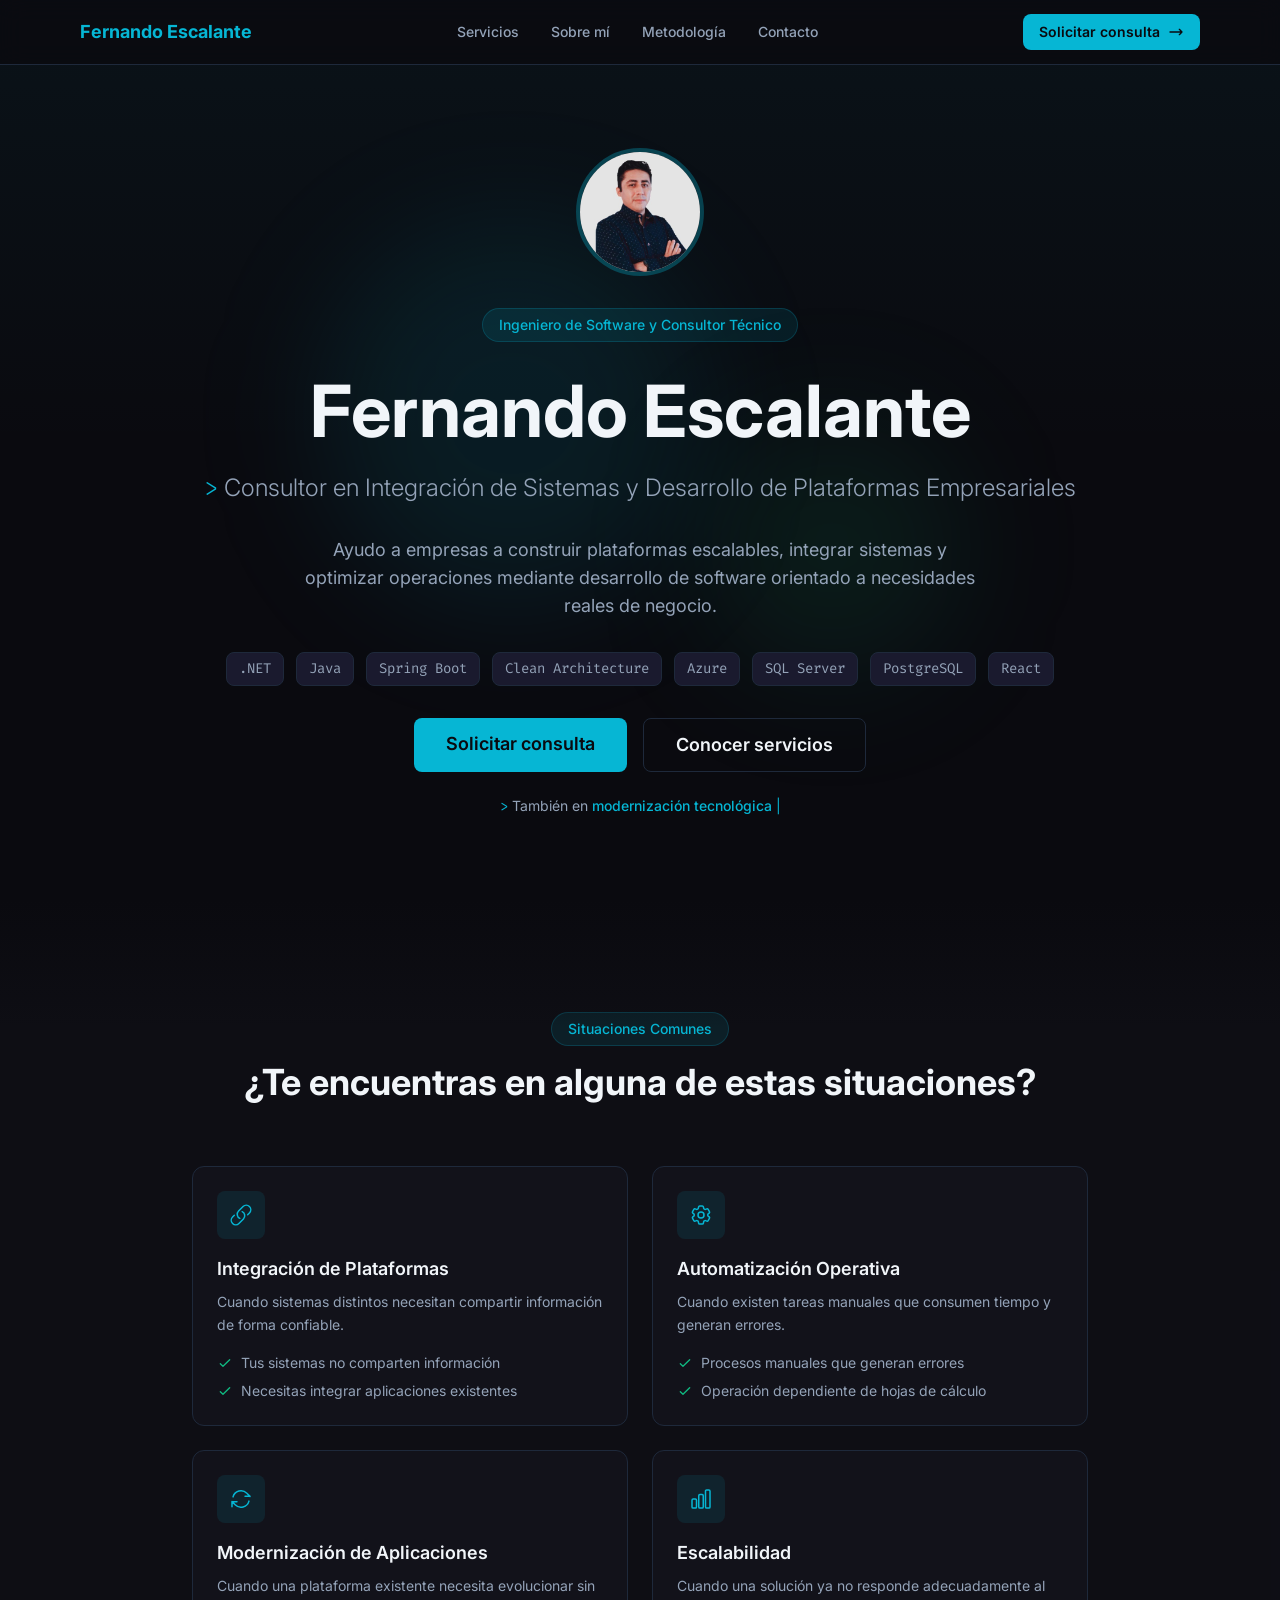
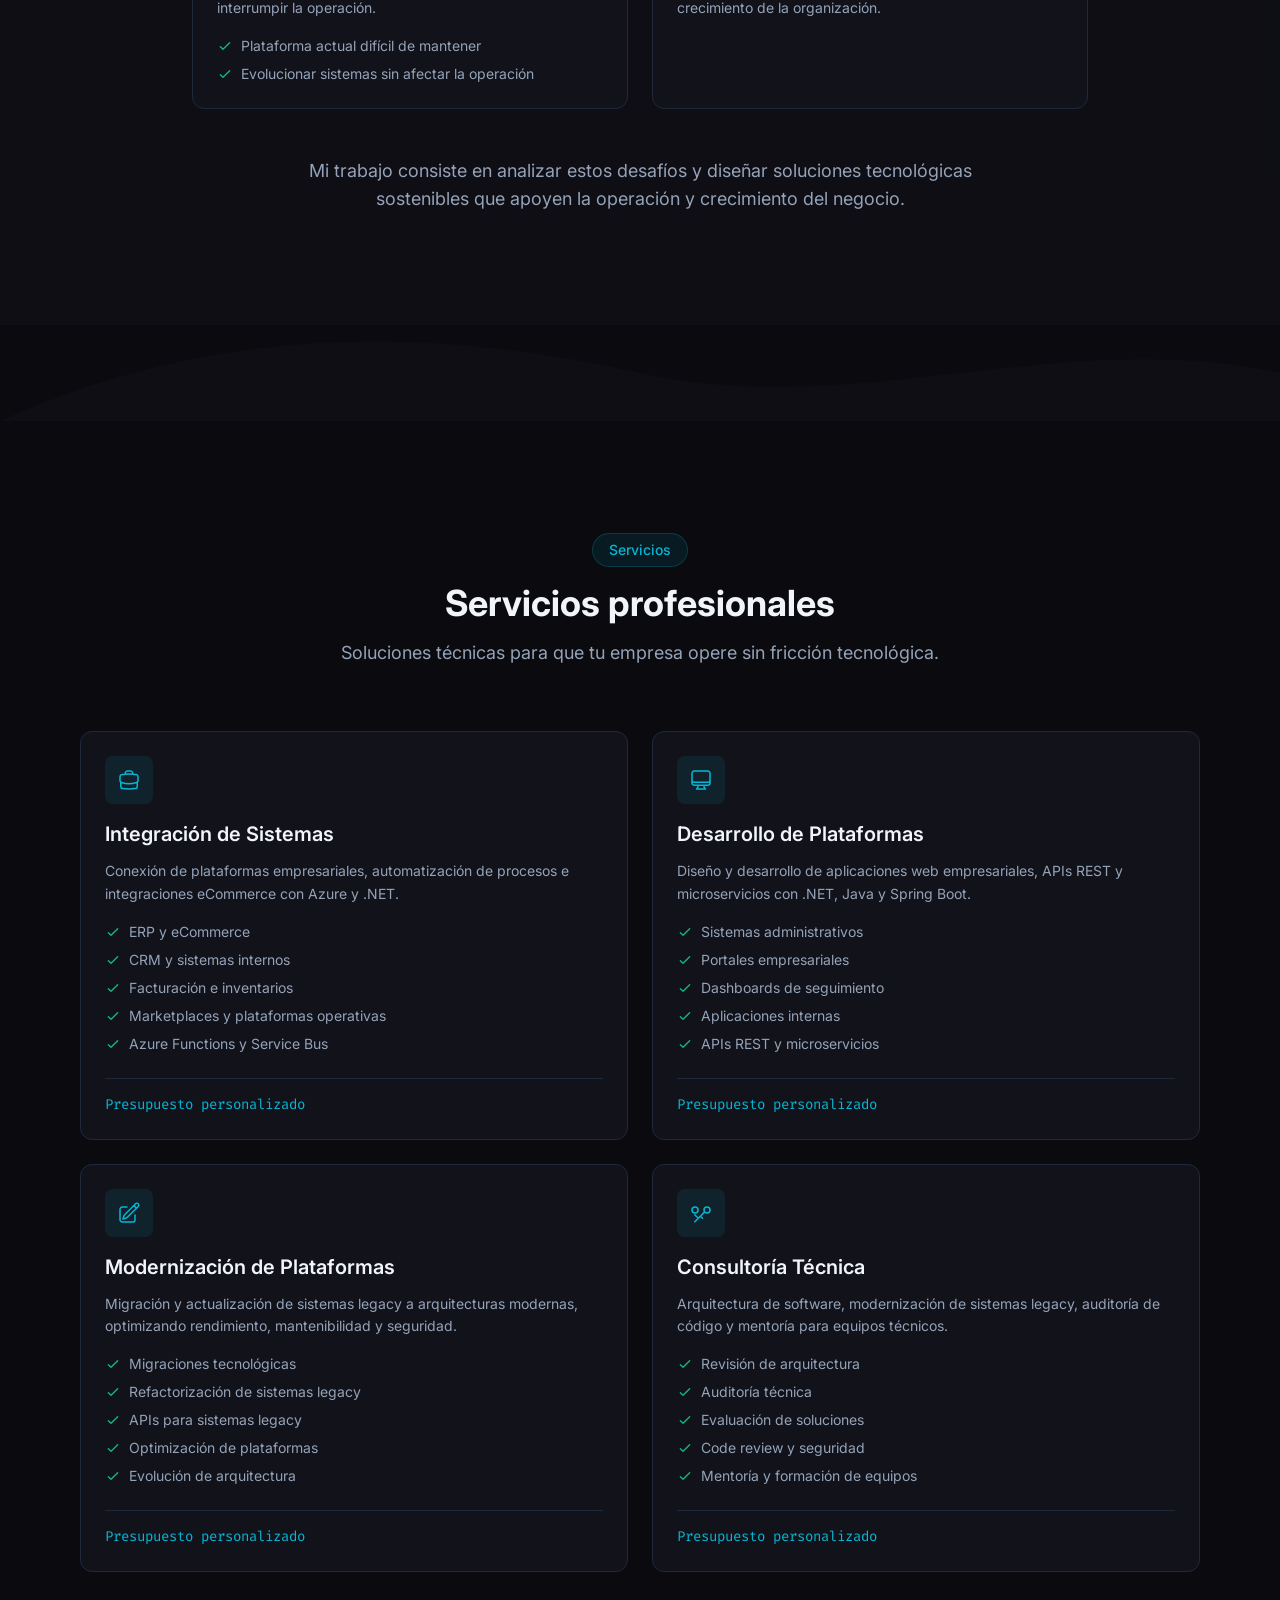
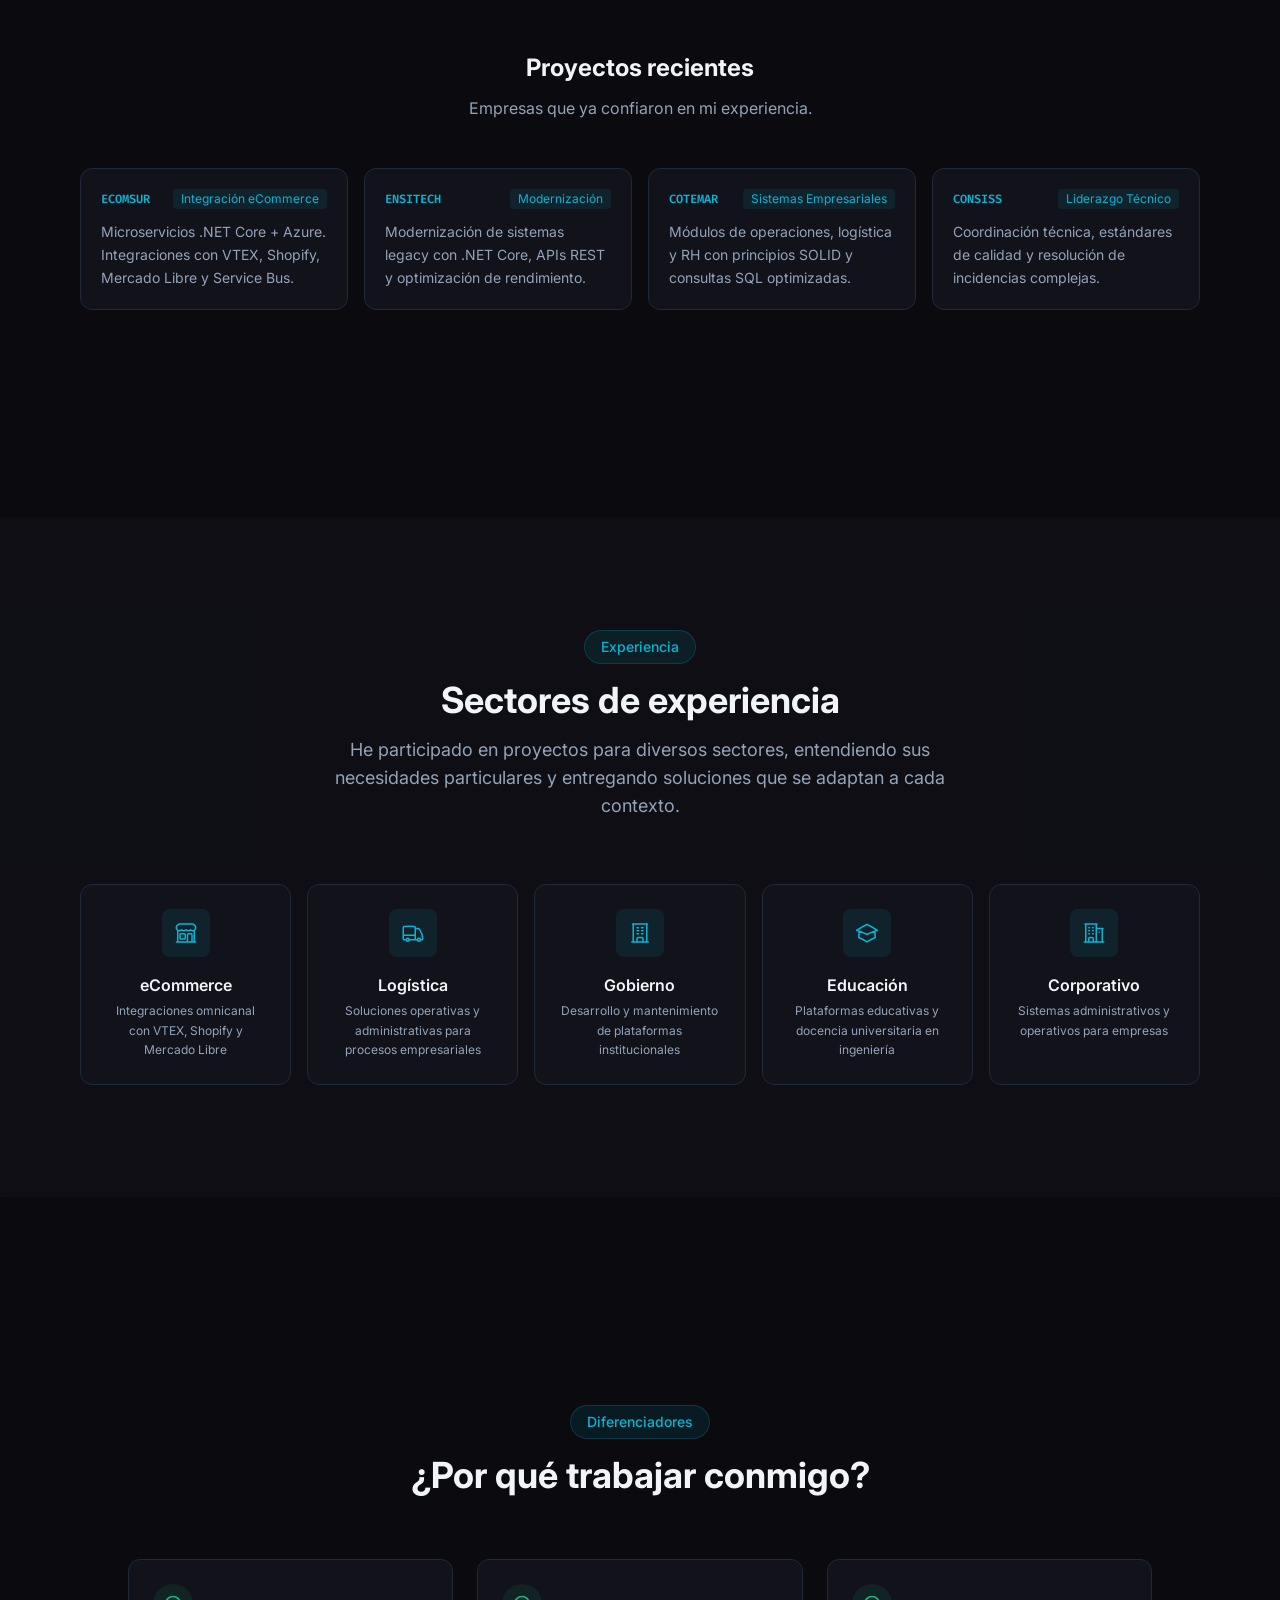
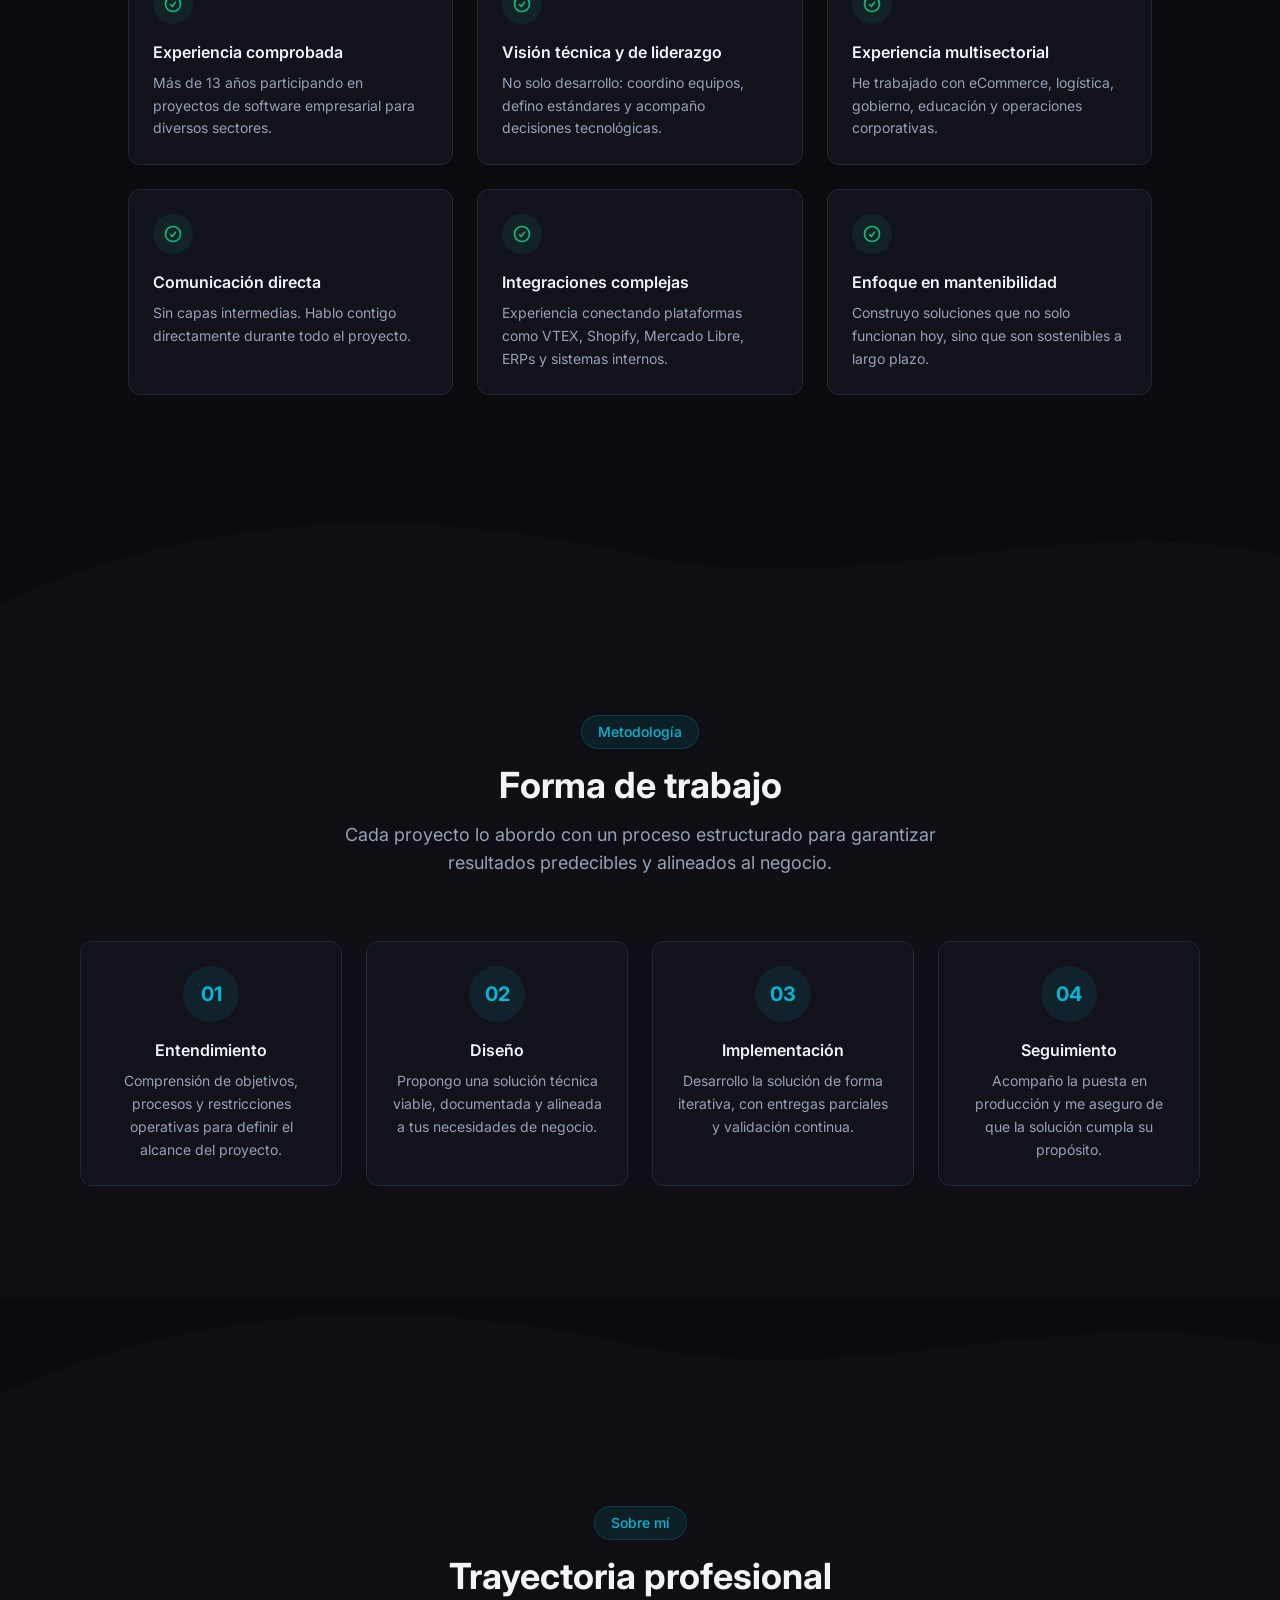
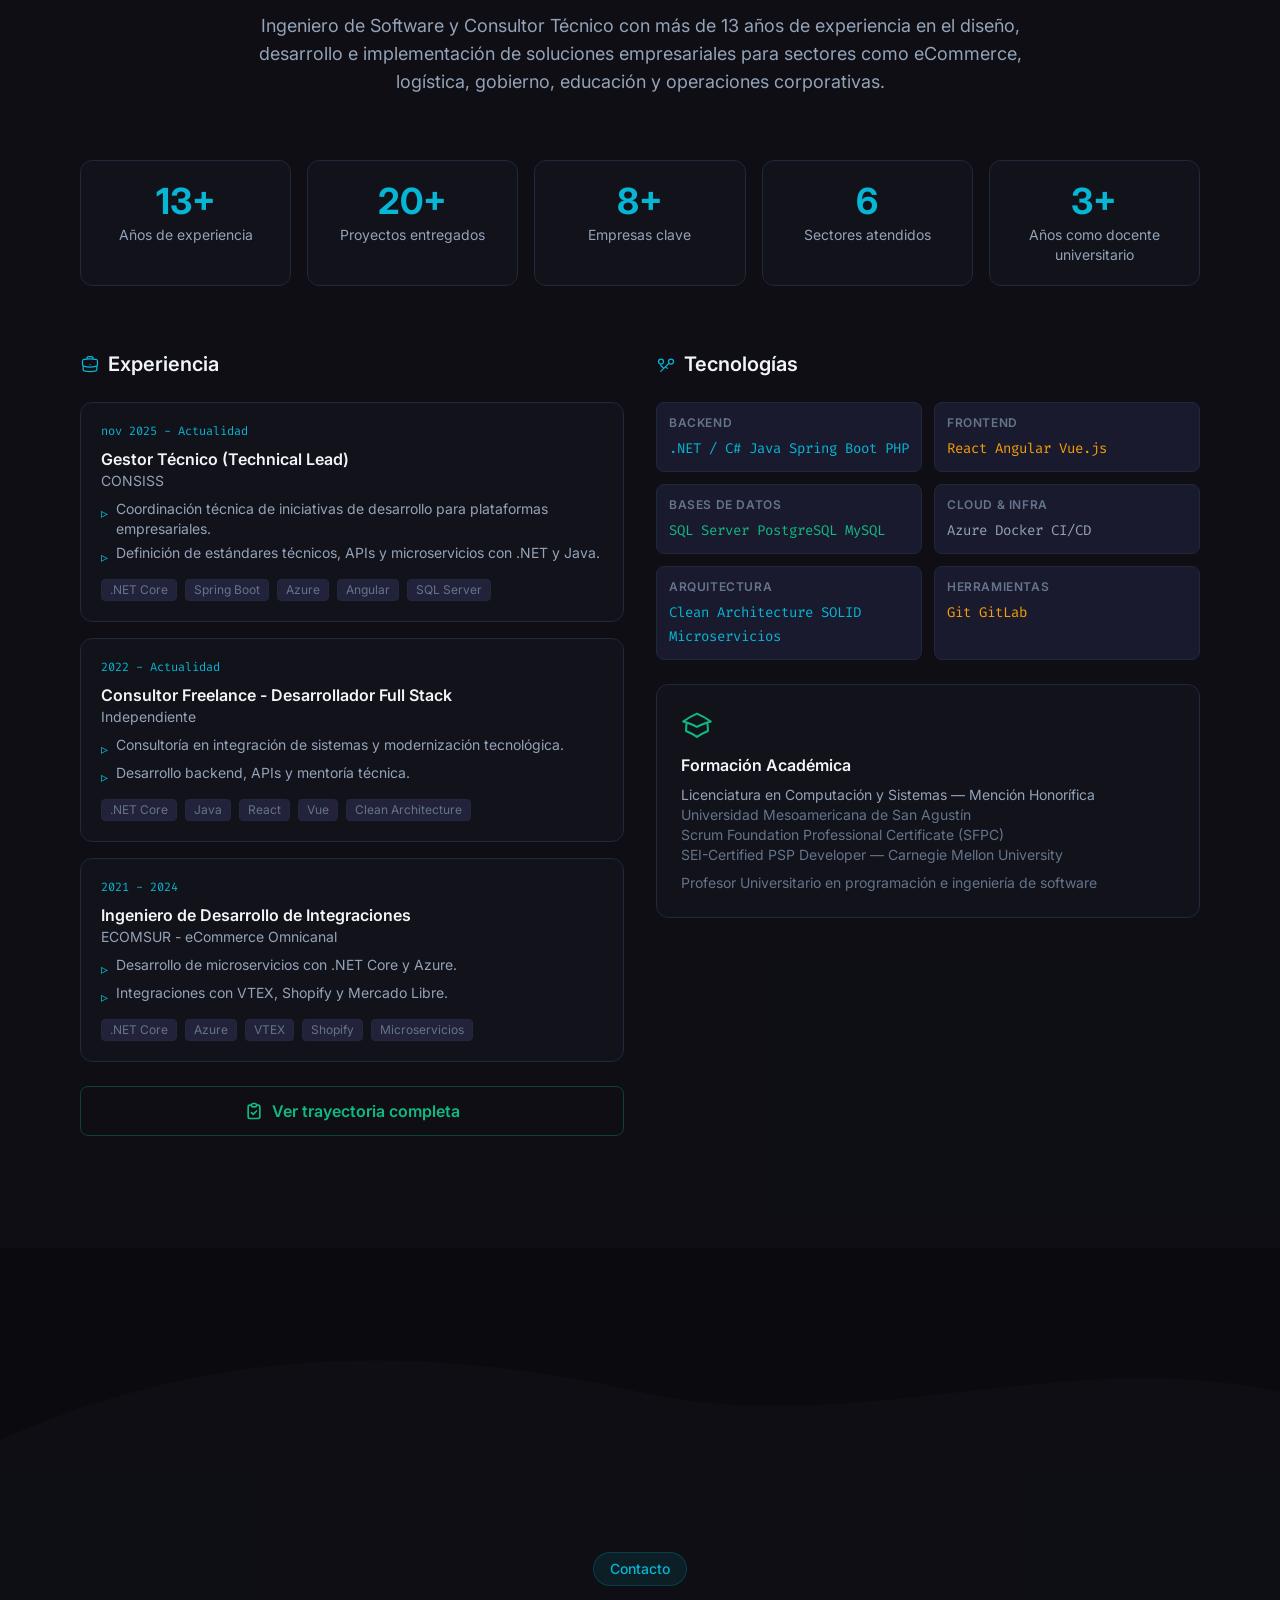
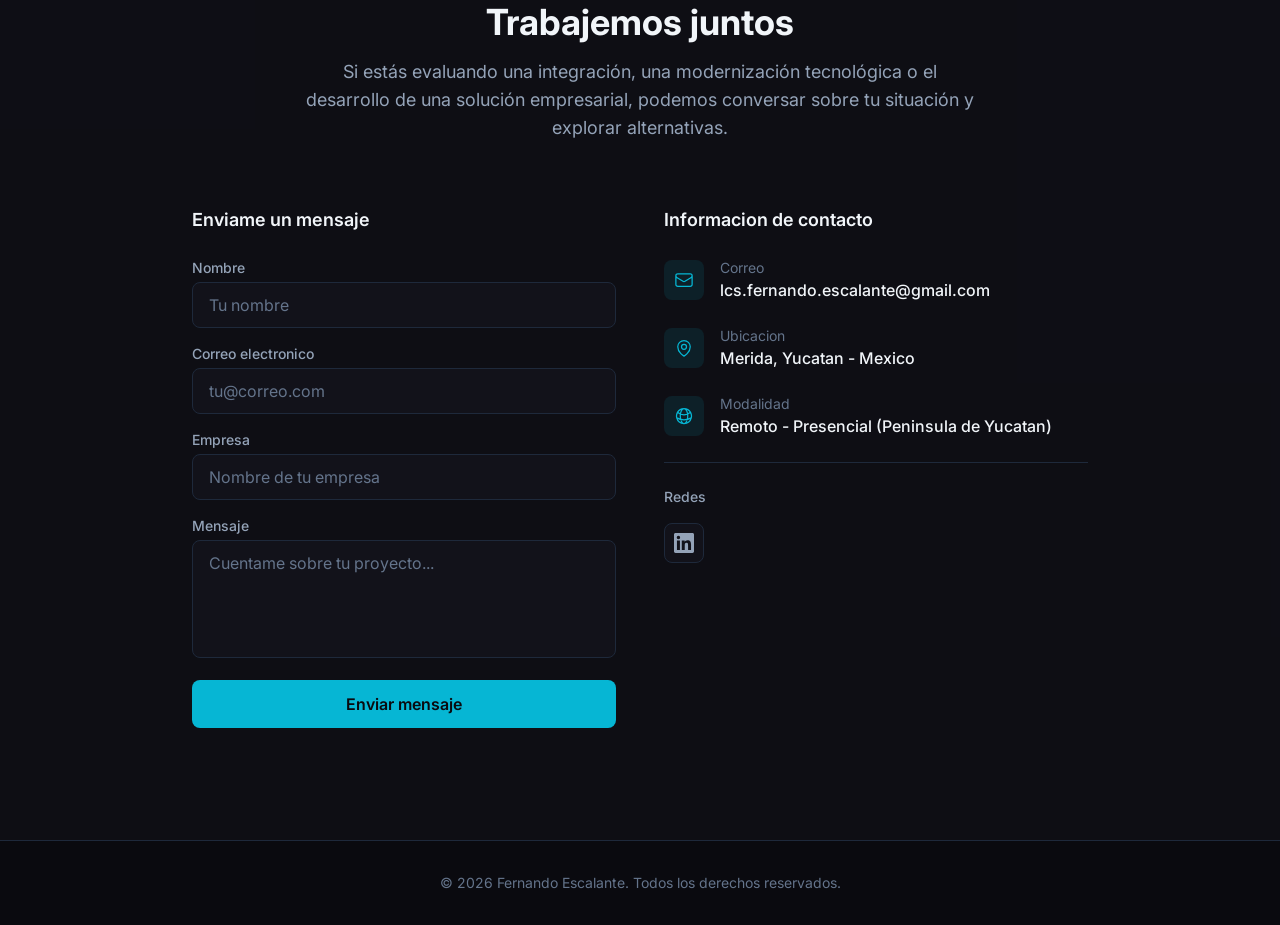
==== index.html @ 5f376e81 "Correcciones en las url" ====
<!DOCTYPE html><html lang="es" class="scroll-smooth"> <head><meta charset="UTF-8"><meta name="viewport" content="width=device-width, initial-scale=1.0"><link rel="icon" type="image/svg+xml" href="/favicon.svg"><meta name="generator" content="Astro v6.4.4"><meta name="description" content="Ingeniero de Software y Consultor Técnico con 13+ años de experiencia en desarrollo de plataformas e integración de sistemas. Especialista en .NET, Java y Clean Architecture."><meta name="author" content="Fernando Escalante"><meta property="og:title" content="Fernando Escalante | Ingeniero de Software y Consultor Técnico"><meta property="og:description" content="Ingeniero de Software y Consultor Técnico con 13+ años de experiencia en desarrollo de plataformas e integración de sistemas. Especialista en .NET, Java y Clean Architecture."><meta property="og:type" content="website"><title>Fernando Escalante | Ingeniero de Software y Consultor Técnico</title><link rel="stylesheet" href="/_astro/index.D_zypg1f.css"></head> <body class="bg-[#0a0a0f] text-text font-sans antialiased"> <nav class="fixed top-0 left-0 right-0 z-50 bg-[#0a0a0f]/80 backdrop-blur-md border-b border-border"> <div class="max-w-6xl mx-auto px-4 h-16 flex items-center justify-between"> <a href="#" class="font-bold text-lg text-primary hover:text-primary-dark transition-colors">
Fernando Escalante
</a> <ul class="hidden md:flex items-center gap-8 text-sm font-medium text-text-muted"> <li><a href="#servicios" class="hover:text-primary transition-colors">Servicios</a></li> <li><a href="#sobre-mi" class="hover:text-primary transition-colors">Sobre mí</a></li> <li><a href="#metodologia" class="hover:text-primary transition-colors">Metodología</a></li> <li><a href="#contacto" class="hover:text-primary transition-colors">Contacto</a></li> </ul> <a href="#contacto" class="hidden md:inline-flex items-center gap-2 px-4 py-2 bg-primary text-[#0a0a0f] font-semibold rounded-lg text-sm hover:bg-primary-dark transition-colors">
Solicitar consulta
<svg class="w-4 h-4" fill="none" viewBox="0 0 24 24" stroke="currentColor"><path stroke-linecap="round" stroke-linejoin="round" stroke-width="2" d="M17 8l4 4m0 0l-4 4m4-4H3"></path></svg> </a> <button id="menu-toggle" class="md:hidden text-text p-2" aria-label="Menú"> <svg class="w-6 h-6" fill="none" viewBox="0 0 24 24" stroke="currentColor"><path stroke-linecap="round" stroke-linejoin="round" stroke-width="2" d="M4 6h16M4 12h16M4 18h16"></path></svg> </button> </div> <div id="mobile-menu" class="hidden md:hidden bg-surface border-t border-border"> <ul class="flex flex-col gap-2 p-4 text-sm font-medium text-text-muted"> <li><a href="#servicios" class="block py-2 hover:text-primary transition-colors">Servicios</a></li> <li><a href="#sobre-mi" class="block py-2 hover:text-primary transition-colors">Sobre mí</a></li> <li><a href="#metodologia" class="block py-2 hover:text-primary transition-colors">Metodología</a></li> <li><a href="#contacto" class="block py-2 hover:text-primary transition-colors">Contacto</a></li> <li><a href="#contacto" class="block py-2 text-primary font-semibold">Solicitar consulta</a></li> </ul> </div> </nav> <script type="module">document.getElementById("menu-toggle")?.addEventListener("click",()=>{document.getElementById("mobile-menu")?.classList.toggle("hidden")});document.querySelectorAll('a[href^="#"]').forEach(n=>{n.addEventListener("click",()=>{const e=document.getElementById("mobile-menu");e&&!e.classList.contains("hidden")&&e.classList.add("hidden")})});</script> <main>  <section class="min-h-screen flex items-center justify-center pt-16 relative overflow-hidden"> <div class="absolute inset-0 bg-gradient-to-b from-primary/5 via-transparent to-transparent pointer-events-none"></div> <div class="absolute top-1/4 left-1/4 w-96 h-96 bg-primary/10 rounded-full blur-3xl pointer-events-none"></div> <div class="absolute bottom-1/4 right-1/4 w-64 h-64 bg-accent/10 rounded-full blur-3xl pointer-events-none"></div> <div class="max-w-6xl mx-auto px-4 text-center relative z-10"> <div class="mb-8"> <img src="/images/foto-profile.jpg" alt="Fernando Escalante" class="w-32 h-32 rounded-full mx-auto border-4 border-primary/30 object-cover"> </div> <p class="inline-block px-4 py-1.5 rounded-full text-sm font-medium bg-primary/10 text-primary border border-primary/20 mb-6">
Ingeniero de Software y Consultor Técnico
</p> <h1 class="text-4xl md:text-6xl lg:text-7xl font-bold leading-tight mb-4">
Fernando Escalante
</h1> <h2 class="text-xl md:text-2xl text-text-muted font-light mb-8 text-balance"> <span class="font-mono text-primary">&gt;</span> Consultor en Integración de Sistemas y Desarrollo de Plataformas Empresariales
</h2> <p class="max-w-2xl mx-auto text-text-muted text-lg mb-8">
Ayudo a empresas a construir plataformas escalables, integrar sistemas y optimizar operaciones mediante desarrollo de software orientado a necesidades reales de negocio.
</p> <div class="flex flex-wrap justify-center gap-3 mb-8"> <span class="px-3 py-1.5 text-sm font-mono bg-surface-light border border-border rounded-lg text-text-muted hover:border-primary/50 hover:text-primary transition-colors"> .NET </span><span class="px-3 py-1.5 text-sm font-mono bg-surface-light border border-border rounded-lg text-text-muted hover:border-primary/50 hover:text-primary transition-colors"> Java </span><span class="px-3 py-1.5 text-sm font-mono bg-surface-light border border-border rounded-lg text-text-muted hover:border-primary/50 hover:text-primary transition-colors"> Spring Boot </span><span class="px-3 py-1.5 text-sm font-mono bg-surface-light border border-border rounded-lg text-text-muted hover:border-primary/50 hover:text-primary transition-colors"> Clean Architecture </span><span class="px-3 py-1.5 text-sm font-mono bg-surface-light border border-border rounded-lg text-text-muted hover:border-primary/50 hover:text-primary transition-colors"> Azure </span><span class="px-3 py-1.5 text-sm font-mono bg-surface-light border border-border rounded-lg text-text-muted hover:border-primary/50 hover:text-primary transition-colors"> SQL Server </span><span class="px-3 py-1.5 text-sm font-mono bg-surface-light border border-border rounded-lg text-text-muted hover:border-primary/50 hover:text-primary transition-colors"> PostgreSQL </span><span class="px-3 py-1.5 text-sm font-mono bg-surface-light border border-border rounded-lg text-text-muted hover:border-primary/50 hover:text-primary transition-colors"> React </span> </div> <div class="flex flex-col sm:flex-row gap-4 justify-center"> <a href="#contacto" class="px-8 py-3 bg-primary text-[#0a0a0f] font-semibold rounded-lg hover:bg-primary-dark transition-colors text-lg">
Solicitar consulta
</a> <a href="#servicios" class="px-8 py-3 border border-border text-text font-semibold rounded-lg hover:border-primary/50 hover:text-primary transition-colors text-lg">
Conocer servicios
</a> </div> <p class="text-sm text-text-muted mt-6"> <span class="text-primary font-mono">&gt;</span> También en
<span id="tw-refuerzo" class="text-primary font-medium"></span> <span class="animate-pulse text-primary">|</span> </p> </div> </section> <script type="module">const s=["modernización tecnológica","arquitectura de software","mentoría técnica"];let i=0,e=0,t=!1;const o=document.getElementById("tw-refuerzo");function n(){if(!o)return;const r=s[i];if(t?(o.textContent=r.substring(0,e-1),e--):(o.textContent=r.substring(0,e+1),e++),!t&&e===r.length){setTimeout(()=>{t=!0,n()},2e3);return}if(t&&e===0){t=!1,i=(i+1)%s.length,setTimeout(n,500);return}setTimeout(n,t?50:100)}n();</script> <div class="relative"> <div class="absolute inset-x-0 top-0 h-32 bg-gradient-to-b from-[#0a0a0f] to-transparent pointer-events-none z-10"></div> <section id="problemas" class="py-20 md:py-28 bg-surface/50"> <div class="max-w-6xl mx-auto px-4"> <div class="text-center mb-16"> <p class="inline-block px-4 py-1.5 rounded-full text-sm font-medium bg-primary/10 text-primary border border-primary/20 mb-4">
Situaciones Comunes
</p> <h2 class="text-3xl md:text-4xl font-bold mb-4">¿Te encuentras en alguna de estas situaciones?</h2> </div> <div class="grid md:grid-cols-2 gap-6 max-w-4xl mx-auto"> <div class="group bg-surface border border-border rounded-xl p-6 hover:border-primary/30 hover:bg-surface-light transition-all duration-300 flex flex-col"> <div class="w-12 h-12 rounded-lg bg-primary/10 flex items-center justify-center mb-4 group-hover:bg-primary/20 transition-colors"> <svg class="w-6 h-6 text-primary" fill="none" viewBox="0 0 24 24" stroke="currentColor" stroke-width="1.5"> <path stroke-linecap="round" stroke-linejoin="round" d="M13.19 8.688a4.5 4.5 0 011.242 7.244l-4.5 4.5a4.5 4.5 0 01-6.364-6.364l1.757-1.757m13.35-.622l1.757-1.757a4.5 4.5 0 00-6.364-6.364l-4.5 4.5a4.5 4.5 0 001.242 7.244"></path> </svg> </div> <h3 class="text-lg font-semibold mb-2">Integración de Plataformas</h3> <p class="text-sm text-text-muted mb-4 leading-relaxed">Cuando sistemas distintos necesitan compartir información de forma confiable.</p> <ul class="space-y-2 mt-auto"> <li class="flex items-center gap-2 text-sm text-text-muted"> <svg class="w-4 h-4 text-accent shrink-0" fill="none" viewBox="0 0 24 24" stroke="currentColor" stroke-width="2"> <path stroke-linecap="round" stroke-linejoin="round" d="M5 13l4 4L19 7"></path> </svg>
Tus sistemas no comparten información
</li> <li class="flex items-center gap-2 text-sm text-text-muted"> <svg class="w-4 h-4 text-accent shrink-0" fill="none" viewBox="0 0 24 24" stroke="currentColor" stroke-width="2"> <path stroke-linecap="round" stroke-linejoin="round" d="M5 13l4 4L19 7"></path> </svg>
Necesitas integrar aplicaciones existentes
</li> </ul> </div> <div class="group bg-surface border border-border rounded-xl p-6 hover:border-primary/30 hover:bg-surface-light transition-all duration-300 flex flex-col"> <div class="w-12 h-12 rounded-lg bg-primary/10 flex items-center justify-center mb-4 group-hover:bg-primary/20 transition-colors"> <svg class="w-6 h-6 text-primary" fill="none" viewBox="0 0 24 24" stroke="currentColor" stroke-width="1.5"> <path stroke-linecap="round" stroke-linejoin="round" d="M9.594 3.94c.09-.542.56-.94 1.11-.94h2.593c.55 0 1.02.398 1.11.94l.213 1.281c.063.374.313.686.645.87.074.04.147.083.22.127.324.196.72.257 1.075.124l1.217-.456a1.125 1.125 0 011.37.49l1.296 2.247a1.125 1.125 0 01-.26 1.431l-1.003.827c-.293.24-.438.613-.431.992a6.759 6.759 0 010 .255c-.007.378.138.75.43.99l1.005.828c.424.35.534.954.26 1.43l-1.298 2.247a1.125 1.125 0 01-1.369.491l-1.217-.456c-.355-.133-.75-.072-1.076.124a6.57 6.57 0 01-.22.128c-.331.183-.581.495-.644.869l-.213 1.28c-.09.543-.56.941-1.11.941h-2.594c-.55 0-1.02-.398-1.11-.94l-.213-1.281c-.062-.374-.312-.686-.644-.87a6.52 6.52 0 01-.22-.127c-.325-.196-.72-.257-1.076-.124l-1.217.456a1.125 1.125 0 01-1.369-.49l-1.297-2.247a1.125 1.125 0 01.26-1.431l1.004-.827c.292-.24.437-.613.43-.992a6.932 6.932 0 010-.255c.007-.378-.138-.75-.43-.99l-1.004-.828a1.125 1.125 0 01-.26-1.43l1.297-2.247a1.125 1.125 0 011.37-.491l1.216.456c.356.133.751.072 1.076-.124.072-.044.146-.087.22-.128.332-.183.582-.495.644-.869l.214-1.281z"></path> <path stroke-linecap="round" stroke-linejoin="round" d="M15 12a3 3 0 11-6 0 3 3 0 016 0z"></path> </svg> </div> <h3 class="text-lg font-semibold mb-2">Automatización Operativa</h3> <p class="text-sm text-text-muted mb-4 leading-relaxed">Cuando existen tareas manuales que consumen tiempo y generan errores.</p> <ul class="space-y-2 mt-auto"> <li class="flex items-center gap-2 text-sm text-text-muted"> <svg class="w-4 h-4 text-accent shrink-0" fill="none" viewBox="0 0 24 24" stroke="currentColor" stroke-width="2"> <path stroke-linecap="round" stroke-linejoin="round" d="M5 13l4 4L19 7"></path> </svg>
Procesos manuales que generan errores
</li> <li class="flex items-center gap-2 text-sm text-text-muted"> <svg class="w-4 h-4 text-accent shrink-0" fill="none" viewBox="0 0 24 24" stroke="currentColor" stroke-width="2"> <path stroke-linecap="round" stroke-linejoin="round" d="M5 13l4 4L19 7"></path> </svg>
Operación dependiente de hojas de cálculo
</li> </ul> </div> <div class="group bg-surface border border-border rounded-xl p-6 hover:border-primary/30 hover:bg-surface-light transition-all duration-300 flex flex-col"> <div class="w-12 h-12 rounded-lg bg-primary/10 flex items-center justify-center mb-4 group-hover:bg-primary/20 transition-colors"> <svg class="w-6 h-6 text-primary" fill="none" viewBox="0 0 24 24" stroke="currentColor" stroke-width="1.5"> <path stroke-linecap="round" stroke-linejoin="round" d="M16.023 9.348h4.992v-.001M2.985 19.644v-4.992m0 0h4.992m-4.993 0l3.181 3.183a8.25 8.25 0 0013.803-3.7M4.031 9.865a8.25 8.25 0 0113.803-3.7l3.181 3.182"></path> </svg> </div> <h3 class="text-lg font-semibold mb-2">Modernización de Aplicaciones</h3> <p class="text-sm text-text-muted mb-4 leading-relaxed">Cuando una plataforma existente necesita evolucionar sin interrumpir la operación.</p> <ul class="space-y-2 mt-auto"> <li class="flex items-center gap-2 text-sm text-text-muted"> <svg class="w-4 h-4 text-accent shrink-0" fill="none" viewBox="0 0 24 24" stroke="currentColor" stroke-width="2"> <path stroke-linecap="round" stroke-linejoin="round" d="M5 13l4 4L19 7"></path> </svg>
Plataforma actual difícil de mantener
</li> <li class="flex items-center gap-2 text-sm text-text-muted"> <svg class="w-4 h-4 text-accent shrink-0" fill="none" viewBox="0 0 24 24" stroke="currentColor" stroke-width="2"> <path stroke-linecap="round" stroke-linejoin="round" d="M5 13l4 4L19 7"></path> </svg>
Evolucionar sistemas sin afectar la operación
</li> </ul> </div> <div class="group bg-surface border border-border rounded-xl p-6 hover:border-primary/30 hover:bg-surface-light transition-all duration-300 flex flex-col"> <div class="w-12 h-12 rounded-lg bg-primary/10 flex items-center justify-center mb-4 group-hover:bg-primary/20 transition-colors"> <svg class="w-6 h-6 text-primary" fill="none" viewBox="0 0 24 24" stroke="currentColor" stroke-width="1.5"> <path stroke-linecap="round" stroke-linejoin="round" d="M3 13.125C3 12.504 3.504 12 4.125 12h2.25c.621 0 1.125.504 1.125 1.125v6.75C7.5 20.496 6.996 21 6.375 21h-2.25A1.125 1.125 0 013 19.875v-6.75zM9.75 8.625c0-.621.504-1.125 1.125-1.125h2.25c.621 0 1.125.504 1.125 1.125v11.25c0 .621-.504 1.125-1.125 1.125h-2.25a1.125 1.125 0 01-1.125-1.125V8.625zM16.5 4.125c0-.621.504-1.125 1.125-1.125h2.25C20.496 3 21 3.504 21 4.125v15.75c0 .621-.504 1.125-1.125 1.125h-2.25a1.125 1.125 0 01-1.125-1.125V4.125z"></path> </svg> </div> <h3 class="text-lg font-semibold mb-2">Escalabilidad</h3> <p class="text-sm text-text-muted leading-relaxed">Cuando una solución ya no responde adecuadamente al crecimiento de la organización.</p> </div> </div> <p class="text-center text-text-muted text-lg mt-12 max-w-2xl mx-auto">
Mi trabajo consiste en analizar estos desafíos y diseñar soluciones tecnológicas sostenibles que apoyen la operación y crecimiento del negocio.
</p> </div> </section> </div> <div class="relative"> <svg class="block w-full h-12 md:h-24 text-surface/50" viewBox="0 0 1440 100" preserveAspectRatio="none" fill="currentColor"> <path d="M0 100C240 0 480 0 720 50C960 100 1200 0 1440 50V100H0Z"></path> </svg> <section id="servicios" class="py-20 md:py-28"> <div class="max-w-6xl mx-auto px-4"> <div class="text-center mb-16"> <p class="inline-block px-4 py-1.5 rounded-full text-sm font-medium bg-primary/10 text-primary border border-primary/20 mb-4">
Servicios
</p> <h2 class="text-3xl md:text-4xl font-bold mb-4">Servicios profesionales</h2> <p class="text-text-muted max-w-2xl mx-auto text-lg">
Soluciones técnicas para que tu empresa opere sin fricción tecnológica.
</p> </div> <div class="grid md:grid-cols-2 gap-6"> <div class="group bg-surface border border-border rounded-xl p-6 hover:border-primary/30 hover:bg-surface-light transition-all duration-300 flex flex-col"> <div class="w-12 h-12 rounded-lg bg-primary/10 flex items-center justify-center mb-4 group-hover:bg-primary/20 transition-colors"> <svg class="w-6 h-6 text-primary" fill="none" viewBox="0 0 24 24" stroke="currentColor" stroke-width="1.5"> <path stroke-linecap="round" stroke-linejoin="round" d="M20.25 14.15v4.25c0 1.094-.787 2.036-1.872 2.18-2.087.277-4.216.42-6.378.42s-4.291-.143-6.378-.42c-1.085-.144-1.872-1.086-1.872-2.18v-4.25m16.5 0a2.18 2.18 0 00.75-1.661V8.706c0-1.081-.768-2.015-1.837-2.175a48.114 48.114 0 00-3.413-.387m4.5 8.006c-.194.165-.42.295-.673.38A23.978 23.978 0 0112 15.75c-2.648 0-5.195-.429-7.577-1.22a2.016 2.016 0 01-.673-.38m0 0A2.18 2.18 0 013 12.489V8.706c0-1.081.768-2.015 1.837-2.175a48.111 48.111 0 013.413-.387m7.5 0V5.25A2.25 2.25 0 0013.5 3h-3a2.25 2.25 0 00-2.25 2.25v.894m7.5 0a48.667 48.667 0 00-7.5 0"></path> </svg> </div> <h3 class="text-xl font-semibold mb-3">Integración de Sistemas</h3> <p class="text-text-muted mb-4 text-sm leading-relaxed">Conexión de plataformas empresariales, automatización de procesos e integraciones eCommerce con Azure y .NET.</p> <ul class="space-y-2 mb-6"> <li class="flex items-center gap-2 text-sm text-text-muted"> <svg class="w-4 h-4 text-accent shrink-0" fill="none" viewBox="0 0 24 24" stroke="currentColor" stroke-width="2"> <path stroke-linecap="round" stroke-linejoin="round" d="M5 13l4 4L19 7"></path> </svg> ERP y eCommerce </li><li class="flex items-center gap-2 text-sm text-text-muted"> <svg class="w-4 h-4 text-accent shrink-0" fill="none" viewBox="0 0 24 24" stroke="currentColor" stroke-width="2"> <path stroke-linecap="round" stroke-linejoin="round" d="M5 13l4 4L19 7"></path> </svg> CRM y sistemas internos </li><li class="flex items-center gap-2 text-sm text-text-muted"> <svg class="w-4 h-4 text-accent shrink-0" fill="none" viewBox="0 0 24 24" stroke="currentColor" stroke-width="2"> <path stroke-linecap="round" stroke-linejoin="round" d="M5 13l4 4L19 7"></path> </svg> Facturación e inventarios </li><li class="flex items-center gap-2 text-sm text-text-muted"> <svg class="w-4 h-4 text-accent shrink-0" fill="none" viewBox="0 0 24 24" stroke="currentColor" stroke-width="2"> <path stroke-linecap="round" stroke-linejoin="round" d="M5 13l4 4L19 7"></path> </svg> Marketplaces y plataformas operativas </li><li class="flex items-center gap-2 text-sm text-text-muted"> <svg class="w-4 h-4 text-accent shrink-0" fill="none" viewBox="0 0 24 24" stroke="currentColor" stroke-width="2"> <path stroke-linecap="round" stroke-linejoin="round" d="M5 13l4 4L19 7"></path> </svg> Azure Functions y Service Bus </li> </ul> <p class="text-sm font-mono text-primary border-t border-border pt-4 mt-auto">Presupuesto personalizado</p> </div><div class="group bg-surface border border-border rounded-xl p-6 hover:border-primary/30 hover:bg-surface-light transition-all duration-300 flex flex-col"> <div class="w-12 h-12 rounded-lg bg-primary/10 flex items-center justify-center mb-4 group-hover:bg-primary/20 transition-colors"> <svg class="w-6 h-6 text-primary" fill="none" viewBox="0 0 24 24" stroke="currentColor" stroke-width="1.5"> <path stroke-linecap="round" stroke-linejoin="round" d="M9 17.25v1.007a3 3 0 01-.879 2.122L7.5 21h9l-.621-.621A3 3 0 0115 18.257V17.25m6-12V15a2.25 2.25 0 01-2.25 2.25H5.25A2.25 2.25 0 013 15V5.25m18 0A2.25 2.25 0 0018.75 3H5.25A2.25 2.25 0 003 5.25m18 0V12a2.25 2.25 0 01-2.25 2.25H5.25A2.25 2.25 0 013 12V5.25"></path> </svg> </div> <h3 class="text-xl font-semibold mb-3">Desarrollo de Plataformas</h3> <p class="text-text-muted mb-4 text-sm leading-relaxed">Diseño y desarrollo de aplicaciones web empresariales, APIs REST y microservicios con .NET, Java y Spring Boot.</p> <ul class="space-y-2 mb-6"> <li class="flex items-center gap-2 text-sm text-text-muted"> <svg class="w-4 h-4 text-accent shrink-0" fill="none" viewBox="0 0 24 24" stroke="currentColor" stroke-width="2"> <path stroke-linecap="round" stroke-linejoin="round" d="M5 13l4 4L19 7"></path> </svg> Sistemas administrativos </li><li class="flex items-center gap-2 text-sm text-text-muted"> <svg class="w-4 h-4 text-accent shrink-0" fill="none" viewBox="0 0 24 24" stroke="currentColor" stroke-width="2"> <path stroke-linecap="round" stroke-linejoin="round" d="M5 13l4 4L19 7"></path> </svg> Portales empresariales </li><li class="flex items-center gap-2 text-sm text-text-muted"> <svg class="w-4 h-4 text-accent shrink-0" fill="none" viewBox="0 0 24 24" stroke="currentColor" stroke-width="2"> <path stroke-linecap="round" stroke-linejoin="round" d="M5 13l4 4L19 7"></path> </svg> Dashboards de seguimiento </li><li class="flex items-center gap-2 text-sm text-text-muted"> <svg class="w-4 h-4 text-accent shrink-0" fill="none" viewBox="0 0 24 24" stroke="currentColor" stroke-width="2"> <path stroke-linecap="round" stroke-linejoin="round" d="M5 13l4 4L19 7"></path> </svg> Aplicaciones internas </li><li class="flex items-center gap-2 text-sm text-text-muted"> <svg class="w-4 h-4 text-accent shrink-0" fill="none" viewBox="0 0 24 24" stroke="currentColor" stroke-width="2"> <path stroke-linecap="round" stroke-linejoin="round" d="M5 13l4 4L19 7"></path> </svg> APIs REST y microservicios </li> </ul> <p class="text-sm font-mono text-primary border-t border-border pt-4 mt-auto">Presupuesto personalizado</p> </div><div class="group bg-surface border border-border rounded-xl p-6 hover:border-primary/30 hover:bg-surface-light transition-all duration-300 flex flex-col"> <div class="w-12 h-12 rounded-lg bg-primary/10 flex items-center justify-center mb-4 group-hover:bg-primary/20 transition-colors"> <svg class="w-6 h-6 text-primary" fill="none" viewBox="0 0 24 24" stroke="currentColor" stroke-width="1.5"> <path stroke-linecap="round" stroke-linejoin="round" d="M16.862 4.487l1.687-1.688a1.875 1.875 0 112.652 2.652L10.582 16.07a4.5 4.5 0 01-1.897 1.13L6 18l.8-2.685a4.5 4.5 0 011.13-1.897l8.932-8.931zm0 0L19.5 7.125M18 14v4.75A2.25 2.25 0 0115.75 21H5.25A2.25 2.25 0 013 18.75V8.25A2.25 2.25 0 015.25 6H10"></path> </svg> </div> <h3 class="text-xl font-semibold mb-3">Modernización de Plataformas</h3> <p class="text-text-muted mb-4 text-sm leading-relaxed">Migración y actualización de sistemas legacy a arquitecturas modernas, optimizando rendimiento, mantenibilidad y seguridad.</p> <ul class="space-y-2 mb-6"> <li class="flex items-center gap-2 text-sm text-text-muted"> <svg class="w-4 h-4 text-accent shrink-0" fill="none" viewBox="0 0 24 24" stroke="currentColor" stroke-width="2"> <path stroke-linecap="round" stroke-linejoin="round" d="M5 13l4 4L19 7"></path> </svg> Migraciones tecnológicas </li><li class="flex items-center gap-2 text-sm text-text-muted"> <svg class="w-4 h-4 text-accent shrink-0" fill="none" viewBox="0 0 24 24" stroke="currentColor" stroke-width="2"> <path stroke-linecap="round" stroke-linejoin="round" d="M5 13l4 4L19 7"></path> </svg> Refactorización de sistemas legacy </li><li class="flex items-center gap-2 text-sm text-text-muted"> <svg class="w-4 h-4 text-accent shrink-0" fill="none" viewBox="0 0 24 24" stroke="currentColor" stroke-width="2"> <path stroke-linecap="round" stroke-linejoin="round" d="M5 13l4 4L19 7"></path> </svg> APIs para sistemas legacy </li><li class="flex items-center gap-2 text-sm text-text-muted"> <svg class="w-4 h-4 text-accent shrink-0" fill="none" viewBox="0 0 24 24" stroke="currentColor" stroke-width="2"> <path stroke-linecap="round" stroke-linejoin="round" d="M5 13l4 4L19 7"></path> </svg> Optimización de plataformas </li><li class="flex items-center gap-2 text-sm text-text-muted"> <svg class="w-4 h-4 text-accent shrink-0" fill="none" viewBox="0 0 24 24" stroke="currentColor" stroke-width="2"> <path stroke-linecap="round" stroke-linejoin="round" d="M5 13l4 4L19 7"></path> </svg> Evolución de arquitectura </li> </ul> <p class="text-sm font-mono text-primary border-t border-border pt-4 mt-auto">Presupuesto personalizado</p> </div><div class="group bg-surface border border-border rounded-xl p-6 hover:border-primary/30 hover:bg-surface-light transition-all duration-300 flex flex-col"> <div class="w-12 h-12 rounded-lg bg-primary/10 flex items-center justify-center mb-4 group-hover:bg-primary/20 transition-colors"> <svg class="w-6 h-6 text-primary" fill="none" viewBox="0 0 24 24" stroke="currentColor" stroke-width="1.5"> <path stroke-linecap="round" stroke-linejoin="round" d="M11.42 15.17l-2.12 2.12m0 0l-3.54 3.54m3.54-3.54l-3.54-3.54m3.54 3.54l2.12-2.12m0 0l3.54-3.54m-3.54 3.54l2.12 2.12M9 9a3 3 0 11-6 0 3 3 0 016 0zm12 0a3 3 0 11-6 0 3 3 0 016 0z"></path> </svg> </div> <h3 class="text-xl font-semibold mb-3">Consultoría Técnica</h3> <p class="text-text-muted mb-4 text-sm leading-relaxed">Arquitectura de software, modernización de sistemas legacy, auditoría de código y mentoría para equipos técnicos.</p> <ul class="space-y-2 mb-6"> <li class="flex items-center gap-2 text-sm text-text-muted"> <svg class="w-4 h-4 text-accent shrink-0" fill="none" viewBox="0 0 24 24" stroke="currentColor" stroke-width="2"> <path stroke-linecap="round" stroke-linejoin="round" d="M5 13l4 4L19 7"></path> </svg> Revisión de arquitectura </li><li class="flex items-center gap-2 text-sm text-text-muted"> <svg class="w-4 h-4 text-accent shrink-0" fill="none" viewBox="0 0 24 24" stroke="currentColor" stroke-width="2"> <path stroke-linecap="round" stroke-linejoin="round" d="M5 13l4 4L19 7"></path> </svg> Auditoría técnica </li><li class="flex items-center gap-2 text-sm text-text-muted"> <svg class="w-4 h-4 text-accent shrink-0" fill="none" viewBox="0 0 24 24" stroke="currentColor" stroke-width="2"> <path stroke-linecap="round" stroke-linejoin="round" d="M5 13l4 4L19 7"></path> </svg> Evaluación de soluciones </li><li class="flex items-center gap-2 text-sm text-text-muted"> <svg class="w-4 h-4 text-accent shrink-0" fill="none" viewBox="0 0 24 24" stroke="currentColor" stroke-width="2"> <path stroke-linecap="round" stroke-linejoin="round" d="M5 13l4 4L19 7"></path> </svg> Code review y seguridad </li><li class="flex items-center gap-2 text-sm text-text-muted"> <svg class="w-4 h-4 text-accent shrink-0" fill="none" viewBox="0 0 24 24" stroke="currentColor" stroke-width="2"> <path stroke-linecap="round" stroke-linejoin="round" d="M5 13l4 4L19 7"></path> </svg> Mentoría y formación de equipos </li> </ul> <p class="text-sm font-mono text-primary border-t border-border pt-4 mt-auto">Presupuesto personalizado</p> </div> </div> <div class="mt-20"> <div class="text-center mb-12"> <h3 class="text-2xl font-bold mb-3">Proyectos recientes</h3> <p class="text-text-muted">Empresas que ya confiaron en mi experiencia.</p> </div> <div class="grid md:grid-cols-2 lg:grid-cols-4 gap-4"> <div class="bg-surface border border-border rounded-xl p-5 hover:border-primary/30 transition-all"> <div class="flex items-center justify-between mb-3"> <span class="text-xs font-mono text-primary font-semibold">ECOMSUR</span> <span class="text-xs px-2 py-0.5 rounded bg-primary/10 text-primary">Integración eCommerce</span> </div> <p class="text-sm text-text-muted leading-relaxed">Microservicios .NET Core + Azure. Integraciones con VTEX, Shopify, Mercado Libre y Service Bus.</p> </div><div class="bg-surface border border-border rounded-xl p-5 hover:border-primary/30 transition-all"> <div class="flex items-center justify-between mb-3"> <span class="text-xs font-mono text-primary font-semibold">ENSITECH</span> <span class="text-xs px-2 py-0.5 rounded bg-primary/10 text-primary">Modernización</span> </div> <p class="text-sm text-text-muted leading-relaxed">Modernización de sistemas legacy con .NET Core, APIs REST y optimización de rendimiento.</p> </div><div class="bg-surface border border-border rounded-xl p-5 hover:border-primary/30 transition-all"> <div class="flex items-center justify-between mb-3"> <span class="text-xs font-mono text-primary font-semibold">COTEMAR</span> <span class="text-xs px-2 py-0.5 rounded bg-primary/10 text-primary">Sistemas Empresariales</span> </div> <p class="text-sm text-text-muted leading-relaxed">Módulos de operaciones, logística y RH con principios SOLID y consultas SQL optimizadas.</p> </div><div class="bg-surface border border-border rounded-xl p-5 hover:border-primary/30 transition-all"> <div class="flex items-center justify-between mb-3"> <span class="text-xs font-mono text-primary font-semibold">CONSISS</span> <span class="text-xs px-2 py-0.5 rounded bg-primary/10 text-primary">Liderazgo Técnico</span> </div> <p class="text-sm text-text-muted leading-relaxed">Coordinación técnica, estándares de calidad y resolución de incidencias complejas.</p> </div> </div> </div> </div> </section> <svg class="block w-full h-12 md:h-24 text-[#0a0a0f]" viewBox="0 0 1440 100" preserveAspectRatio="none" fill="currentColor"> <path d="M0 0C240 50 480 100 720 50C960 0 1200 50 1440 0V0H0Z"></path> </svg> </div> <section id="sectores" class="py-20 md:py-28 bg-surface/50"> <div class="max-w-6xl mx-auto px-4"> <div class="text-center mb-16"> <p class="inline-block px-4 py-1.5 rounded-full text-sm font-medium bg-primary/10 text-primary border border-primary/20 mb-4">
Experiencia
</p> <h2 class="text-3xl md:text-4xl font-bold mb-4">Sectores de experiencia</h2> <p class="text-text-muted max-w-2xl mx-auto text-lg">
He participado en proyectos para diversos sectores, entendiendo sus necesidades particulares y entregando soluciones que se adaptan a cada contexto.
</p> </div> <div class="grid md:grid-cols-3 lg:grid-cols-5 gap-4"> <div class="group bg-surface border border-border rounded-xl p-6 text-center hover:border-primary/30 hover:bg-surface-light transition-all"> <div class="w-12 h-12 rounded-lg bg-primary/10 flex items-center justify-center mx-auto mb-4 group-hover:bg-primary/20 transition-colors"> <svg class="w-6 h-6 text-primary" fill="none" viewBox="0 0 24 24" stroke="currentColor" stroke-width="1.5"> <path stroke-linecap="round" stroke-linejoin="round" d="M13.5 21v-7.5a.75.75 0 01.75-.75h3a.75.75 0 01.75.75V21m-4.5 0H2.36m11.14 0H18m0 0h3.64m-1.39 0V9.349m-16.5 11.65V9.35m0 0a3.001 3.001 0 003.75-.615A2.993 2.993 0 009.75 9.75c.896 0 1.7-.393 2.25-1.016a2.993 2.993 0 002.25 1.016c.896 0 1.7-.393 2.25-1.016a3.001 3.001 0 003.75.614m-16.5 0a3.004 3.004 0 01-.621-4.72L4.318 3.44A1.5 1.5 0 015.378 3h13.243a1.5 1.5 0 011.06.44l1.19 1.189a3 3 0 01-.621 4.72m-13.5 8.65h3.75a.75.75 0 00.75-.75V13.5a.75.75 0 00-.75-.75H6.75a.75.75 0 00-.75.75v3.75c0 .415.336.75.75.75z"></path> </svg> </div> <h3 class="font-semibold mb-1">eCommerce</h3> <p class="text-xs text-text-muted leading-relaxed">Integraciones omnicanal con VTEX, Shopify y Mercado Libre</p> </div><div class="group bg-surface border border-border rounded-xl p-6 text-center hover:border-primary/30 hover:bg-surface-light transition-all"> <div class="w-12 h-12 rounded-lg bg-primary/10 flex items-center justify-center mx-auto mb-4 group-hover:bg-primary/20 transition-colors"> <svg class="w-6 h-6 text-primary" fill="none" viewBox="0 0 24 24" stroke="currentColor" stroke-width="1.5"> <path stroke-linecap="round" stroke-linejoin="round" d="M8.25 18.75a1.5 1.5 0 01-3 0m3 0a1.5 1.5 0 00-3 0m3 0h6m-9 0H3.375a1.125 1.125 0 01-1.125-1.125V14.25m17.25 4.5a1.5 1.5 0 01-3 0m3 0a1.5 1.5 0 00-3 0m3 0h1.125c.621 0 1.129-.504 1.09-1.124a17.902 17.902 0 00-3.213-9.193 2.056 2.056 0 00-1.58-.86H14.25M16.5 18.75h-2.25m0-11.177v-.958c0-.568-.422-1.048-.987-1.106a48.554 48.554 0 00-10.026 0 1.106 1.106 0 00-.987 1.106v7.635m12-6.677v6.677m0 4.5v-4.5m0 0h-12"></path> </svg> </div> <h3 class="font-semibold mb-1">Logística</h3> <p class="text-xs text-text-muted leading-relaxed">Soluciones operativas y administrativas para procesos empresariales</p> </div><div class="group bg-surface border border-border rounded-xl p-6 text-center hover:border-primary/30 hover:bg-surface-light transition-all"> <div class="w-12 h-12 rounded-lg bg-primary/10 flex items-center justify-center mx-auto mb-4 group-hover:bg-primary/20 transition-colors"> <svg class="w-6 h-6 text-primary" fill="none" viewBox="0 0 24 24" stroke="currentColor" stroke-width="1.5"> <path stroke-linecap="round" stroke-linejoin="round" d="M3.75 21h16.5M4.5 3h15M5.25 3v18m13.5-18v18M9 6.75h1.5m-1.5 3h1.5m-1.5 3h1.5m3-6H15m-1.5 3H15m-1.5 3H15M9 21v-3.375c0-.621.504-1.125 1.125-1.125h3.75c.621 0 1.125.504 1.125 1.125V21"></path> </svg> </div> <h3 class="font-semibold mb-1">Gobierno</h3> <p class="text-xs text-text-muted leading-relaxed">Desarrollo y mantenimiento de plataformas institucionales</p> </div><div class="group bg-surface border border-border rounded-xl p-6 text-center hover:border-primary/30 hover:bg-surface-light transition-all"> <div class="w-12 h-12 rounded-lg bg-primary/10 flex items-center justify-center mx-auto mb-4 group-hover:bg-primary/20 transition-colors"> <svg class="w-6 h-6 text-primary" fill="none" viewBox="0 0 24 24" stroke="currentColor" stroke-width="1.5"> <path stroke-linecap="round" stroke-linejoin="round" d="M4.26 10.147a60.438 60.438 0 0 0-.491 6.347A48.62 48.62 0 0 1 12 20.904a48.62 48.62 0 0 1 8.232-4.41 60.46 60.46 0 0 0-.491-6.347m-15.482 0a50.636 50.636 0 0 0-2.658-.813A59.906 59.906 0 0 1 12 3.493a59.903 59.903 0 0 1 10.399 5.84c-.896.248-1.783.52-2.658.814m-15.482 0A50.717 50.717 0 0 1 12 13.489a50.702 50.702 0 0 1 7.74-3.342"></path> </svg> </div> <h3 class="font-semibold mb-1">Educación</h3> <p class="text-xs text-text-muted leading-relaxed">Plataformas educativas y docencia universitaria en ingeniería</p> </div><div class="group bg-surface border border-border rounded-xl p-6 text-center hover:border-primary/30 hover:bg-surface-light transition-all"> <div class="w-12 h-12 rounded-lg bg-primary/10 flex items-center justify-center mx-auto mb-4 group-hover:bg-primary/20 transition-colors"> <svg class="w-6 h-6 text-primary" fill="none" viewBox="0 0 24 24" stroke="currentColor" stroke-width="1.5"> <path stroke-linecap="round" stroke-linejoin="round" d="M2.25 21h19.5m-18-18v18m10.5-18v18m6-13.5V21M6.75 6.75h.75m-.75 3h.75m-.75 3h.75m3-6h.75m-.75 3h.75m-.75 3h.75M6.75 21v-3.375c0-.621.504-1.125 1.125-1.125h2.25c.621 0 1.125.504 1.125 1.125V21M3 3h12m-.75 4.5H21m-3.75 3.75h.008v.008h-.008v-.008z"></path> </svg> </div> <h3 class="font-semibold mb-1">Corporativo</h3> <p class="text-xs text-text-muted leading-relaxed">Sistemas administrativos y operativos para empresas</p> </div> </div> </div> </section> <svg class="block w-full h-12 md:h-24 text-[#0a0a0f]" viewBox="0 0 1440 100" preserveAspectRatio="none" fill="currentColor"> <path d="M0 0C240 50 480 100 720 50C960 0 1200 50 1440 0V0H0Z"></path> </svg> <section id="por-que" class="py-20 md:py-28"> <div class="max-w-6xl mx-auto px-4"> <div class="text-center mb-16"> <p class="inline-block px-4 py-1.5 rounded-full text-sm font-medium bg-primary/10 text-primary border border-primary/20 mb-4">
Diferenciadores
</p> <h2 class="text-3xl md:text-4xl font-bold mb-4">¿Por qué trabajar conmigo?</h2> </div> <div class="grid md:grid-cols-2 lg:grid-cols-3 gap-6 max-w-5xl mx-auto"> <div class="bg-surface border border-border rounded-xl p-6 hover:border-primary/30 hover:bg-surface-light transition-all group"> <div class="w-10 h-10 rounded-full bg-accent/10 flex items-center justify-center mb-4 group-hover:bg-accent/20 transition-colors"> <svg class="w-5 h-5 text-accent" fill="none" viewBox="0 0 24 24" stroke="currentColor" stroke-width="2"> <path stroke-linecap="round" stroke-linejoin="round" d="M9 12.75L11.25 15 15 9.75M21 12a9 9 0 11-18 0 9 9 0 0118 0z"></path> </svg> </div> <h3 class="font-semibold mb-2">Experiencia comprobada</h3> <p class="text-sm text-text-muted leading-relaxed">Más de 13 años participando en proyectos de software empresarial para diversos sectores.</p> </div><div class="bg-surface border border-border rounded-xl p-6 hover:border-primary/30 hover:bg-surface-light transition-all group"> <div class="w-10 h-10 rounded-full bg-accent/10 flex items-center justify-center mb-4 group-hover:bg-accent/20 transition-colors"> <svg class="w-5 h-5 text-accent" fill="none" viewBox="0 0 24 24" stroke="currentColor" stroke-width="2"> <path stroke-linecap="round" stroke-linejoin="round" d="M9 12.75L11.25 15 15 9.75M21 12a9 9 0 11-18 0 9 9 0 0118 0z"></path> </svg> </div> <h3 class="font-semibold mb-2">Visión técnica y de liderazgo</h3> <p class="text-sm text-text-muted leading-relaxed">No solo desarrollo: coordino equipos, defino estándares y acompaño decisiones tecnológicas.</p> </div><div class="bg-surface border border-border rounded-xl p-6 hover:border-primary/30 hover:bg-surface-light transition-all group"> <div class="w-10 h-10 rounded-full bg-accent/10 flex items-center justify-center mb-4 group-hover:bg-accent/20 transition-colors"> <svg class="w-5 h-5 text-accent" fill="none" viewBox="0 0 24 24" stroke="currentColor" stroke-width="2"> <path stroke-linecap="round" stroke-linejoin="round" d="M9 12.75L11.25 15 15 9.75M21 12a9 9 0 11-18 0 9 9 0 0118 0z"></path> </svg> </div> <h3 class="font-semibold mb-2">Experiencia multisectorial</h3> <p class="text-sm text-text-muted leading-relaxed">He trabajado con eCommerce, logística, gobierno, educación y operaciones corporativas.</p> </div><div class="bg-surface border border-border rounded-xl p-6 hover:border-primary/30 hover:bg-surface-light transition-all group"> <div class="w-10 h-10 rounded-full bg-accent/10 flex items-center justify-center mb-4 group-hover:bg-accent/20 transition-colors"> <svg class="w-5 h-5 text-accent" fill="none" viewBox="0 0 24 24" stroke="currentColor" stroke-width="2"> <path stroke-linecap="round" stroke-linejoin="round" d="M9 12.75L11.25 15 15 9.75M21 12a9 9 0 11-18 0 9 9 0 0118 0z"></path> </svg> </div> <h3 class="font-semibold mb-2">Comunicación directa</h3> <p class="text-sm text-text-muted leading-relaxed">Sin capas intermedias. Hablo contigo directamente durante todo el proyecto.</p> </div><div class="bg-surface border border-border rounded-xl p-6 hover:border-primary/30 hover:bg-surface-light transition-all group"> <div class="w-10 h-10 rounded-full bg-accent/10 flex items-center justify-center mb-4 group-hover:bg-accent/20 transition-colors"> <svg class="w-5 h-5 text-accent" fill="none" viewBox="0 0 24 24" stroke="currentColor" stroke-width="2"> <path stroke-linecap="round" stroke-linejoin="round" d="M9 12.75L11.25 15 15 9.75M21 12a9 9 0 11-18 0 9 9 0 0118 0z"></path> </svg> </div> <h3 class="font-semibold mb-2">Integraciones complejas</h3> <p class="text-sm text-text-muted leading-relaxed">Experiencia conectando plataformas como VTEX, Shopify, Mercado Libre, ERPs y sistemas internos.</p> </div><div class="bg-surface border border-border rounded-xl p-6 hover:border-primary/30 hover:bg-surface-light transition-all group"> <div class="w-10 h-10 rounded-full bg-accent/10 flex items-center justify-center mb-4 group-hover:bg-accent/20 transition-colors"> <svg class="w-5 h-5 text-accent" fill="none" viewBox="0 0 24 24" stroke="currentColor" stroke-width="2"> <path stroke-linecap="round" stroke-linejoin="round" d="M9 12.75L11.25 15 15 9.75M21 12a9 9 0 11-18 0 9 9 0 0118 0z"></path> </svg> </div> <h3 class="font-semibold mb-2">Enfoque en mantenibilidad</h3> <p class="text-sm text-text-muted leading-relaxed">Construyo soluciones que no solo funcionan hoy, sino que son sostenibles a largo plazo.</p> </div> </div> </div> </section> <svg class="block w-full h-12 md:h-24 text-surface/50" viewBox="0 0 1440 100" preserveAspectRatio="none" fill="currentColor"> <path d="M0 100C240 0 480 0 720 50C960 100 1200 0 1440 50V100H0Z"></path> </svg> <section id="metodologia" class="py-20 md:py-28 bg-surface/50"> <div class="max-w-6xl mx-auto px-4"> <div class="text-center mb-16"> <p class="inline-block px-4 py-1.5 rounded-full text-sm font-medium bg-primary/10 text-primary border border-primary/20 mb-4">
Metodología
</p> <h2 class="text-3xl md:text-4xl font-bold mb-4">Forma de trabajo</h2> <p class="text-text-muted max-w-2xl mx-auto text-lg">
Cada proyecto lo abordo con un proceso estructurado para garantizar resultados predecibles y alineados al negocio.
</p> </div> <div class="grid md:grid-cols-4 gap-6"> <div class="relative bg-surface border border-border rounded-xl p-6 text-center hover:border-primary/30 hover:bg-surface-light transition-all group"> <div class="w-14 h-14 rounded-full bg-primary/10 flex items-center justify-center mx-auto mb-4 group-hover:bg-primary/20 transition-colors"> <span class="text-xl font-bold text-primary">01</span> </div> <h3 class="font-semibold mb-2">Entendimiento</h3> <p class="text-sm text-text-muted leading-relaxed">Comprensión de objetivos, procesos y restricciones operativas para definir el alcance del proyecto.</p> </div><div class="relative bg-surface border border-border rounded-xl p-6 text-center hover:border-primary/30 hover:bg-surface-light transition-all group"> <div class="w-14 h-14 rounded-full bg-primary/10 flex items-center justify-center mx-auto mb-4 group-hover:bg-primary/20 transition-colors"> <span class="text-xl font-bold text-primary">02</span> </div> <h3 class="font-semibold mb-2">Diseño</h3> <p class="text-sm text-text-muted leading-relaxed">Propongo una solución técnica viable, documentada y alineada a tus necesidades de negocio.</p> </div><div class="relative bg-surface border border-border rounded-xl p-6 text-center hover:border-primary/30 hover:bg-surface-light transition-all group"> <div class="w-14 h-14 rounded-full bg-primary/10 flex items-center justify-center mx-auto mb-4 group-hover:bg-primary/20 transition-colors"> <span class="text-xl font-bold text-primary">03</span> </div> <h3 class="font-semibold mb-2">Implementación</h3> <p class="text-sm text-text-muted leading-relaxed">Desarrollo la solución de forma iterativa, con entregas parciales y validación continua.</p> </div><div class="relative bg-surface border border-border rounded-xl p-6 text-center hover:border-primary/30 hover:bg-surface-light transition-all group"> <div class="w-14 h-14 rounded-full bg-primary/10 flex items-center justify-center mx-auto mb-4 group-hover:bg-primary/20 transition-colors"> <span class="text-xl font-bold text-primary">04</span> </div> <h3 class="font-semibold mb-2">Seguimiento</h3> <p class="text-sm text-text-muted leading-relaxed">Acompaño la puesta en producción y me aseguro de que la solución cumpla su propósito.</p> </div> </div> </div> </section> <div class="relative"> <svg class="block w-full h-12 md:h-24 text-surface/50" viewBox="0 0 1440 100" preserveAspectRatio="none" fill="currentColor"> <path d="M0 100C240 0 480 0 720 50C960 100 1200 0 1440 50V100H0Z"></path> </svg> <section id="sobre-mi" class="py-20 md:py-28 bg-surface/50"> <div class="max-w-6xl mx-auto px-4"> <div class="text-center mb-16"> <p class="inline-block px-4 py-1.5 rounded-full text-sm font-medium bg-primary/10 text-primary border border-primary/20 mb-4">
Sobre mí
</p> <h2 class="text-3xl md:text-4xl font-bold mb-4">Trayectoria profesional</h2> <p class="text-text-muted max-w-3xl mx-auto text-lg">
Ingeniero de Software y Consultor Técnico con más de 13 años de experiencia en el diseño, desarrollo
        e implementación de soluciones empresariales para sectores como eCommerce, logística,
        gobierno, educación y operaciones corporativas.
</p> </div> <div class="grid grid-cols-2 md:grid-cols-3 lg:grid-cols-5 gap-4 mb-16"> <div class="bg-surface border border-border rounded-xl p-5 text-center hover:border-primary/30 transition-colors"> <p class="text-3xl md:text-4xl font-bold text-primary">13+</p> <p class="text-sm text-text-muted mt-1">Años de experiencia</p> </div><div class="bg-surface border border-border rounded-xl p-5 text-center hover:border-primary/30 transition-colors"> <p class="text-3xl md:text-4xl font-bold text-primary">20+</p> <p class="text-sm text-text-muted mt-1">Proyectos entregados</p> </div><div class="bg-surface border border-border rounded-xl p-5 text-center hover:border-primary/30 transition-colors"> <p class="text-3xl md:text-4xl font-bold text-primary">8+</p> <p class="text-sm text-text-muted mt-1">Empresas clave</p> </div><div class="bg-surface border border-border rounded-xl p-5 text-center hover:border-primary/30 transition-colors"> <p class="text-3xl md:text-4xl font-bold text-primary">6</p> <p class="text-sm text-text-muted mt-1">Sectores atendidos</p> </div><div class="bg-surface border border-border rounded-xl p-5 text-center hover:border-primary/30 transition-colors"> <p class="text-3xl md:text-4xl font-bold text-primary">3+</p> <p class="text-sm text-text-muted mt-1">Años como docente universitario</p> </div> </div> <div class="grid lg:grid-cols-2 gap-8"> <div> <h3 class="text-xl font-semibold mb-6 flex items-center gap-2"> <svg class="w-5 h-5 text-primary" fill="none" viewBox="0 0 24 24" stroke="currentColor" stroke-width="1.5"> <path stroke-linecap="round" stroke-linejoin="round" d="M20.25 14.15v4.25c0 1.094-.787 2.036-1.872 2.18-2.087.277-4.216.42-6.378.42s-4.291-.143-6.378-.42c-1.085-.144-1.872-1.086-1.872-2.18v-4.25m16.5 0a2.18 2.18 0 00.75-1.661V8.706c0-1.081-.768-2.015-1.837-2.175a48.114 48.114 0 00-3.413-.387m4.5 8.006c-.194.165-.42.295-.673.38A23.978 23.978 0 0112 15.75c-2.648 0-5.195-.429-7.577-1.22a2.016 2.016 0 01-.673-.38m0 0A2.18 2.18 0 013 12.489V8.706c0-1.081.768-2.015 1.837-2.175a48.111 48.111 0 013.413-.387m7.5 0V5.25A2.25 2.25 0 0013.5 3h-3a2.25 2.25 0 00-2.25 2.25v.894m7.5 0a48.667 48.667 0 00-7.5 0M12 12.75h.008v.008H12v-.008z"></path> </svg>
Experiencia
</h3> <div class="space-y-4"> <div class="bg-surface border border-border rounded-xl p-5 hover:border-primary/30 hover:bg-surface-light transition-all"> <div class="flex items-center justify-between mb-2"> <span class="text-xs font-mono text-primary">nov 2025 - Actualidad</span> </div> <h4 class="font-semibold">Gestor Técnico (Technical Lead)</h4> <p class="text-sm text-text-muted mb-2">CONSISS</p> <ul class="space-y-1 mb-3"> <li class="text-sm text-text-muted flex items-start gap-2"> <span class="text-primary mt-1 shrink-0">▹</span> <span>Coordinación técnica de iniciativas de desarrollo para plataformas empresariales.</span> </li><li class="text-sm text-text-muted flex items-start gap-2"> <span class="text-primary mt-1 shrink-0">▹</span> <span>Definición de estándares técnicos, APIs y microservicios con .NET y Java.</span> </li> </ul> <div class="flex flex-wrap gap-2"> <span class="text-xs px-2 py-0.5 rounded bg-surface-lighter border border-border text-text-dim">.NET Core</span><span class="text-xs px-2 py-0.5 rounded bg-surface-lighter border border-border text-text-dim">Spring Boot</span><span class="text-xs px-2 py-0.5 rounded bg-surface-lighter border border-border text-text-dim">Azure</span><span class="text-xs px-2 py-0.5 rounded bg-surface-lighter border border-border text-text-dim">Angular</span><span class="text-xs px-2 py-0.5 rounded bg-surface-lighter border border-border text-text-dim">SQL Server</span> </div> </div><div class="bg-surface border border-border rounded-xl p-5 hover:border-primary/30 hover:bg-surface-light transition-all"> <div class="flex items-center justify-between mb-2"> <span class="text-xs font-mono text-primary">2022 - Actualidad</span> </div> <h4 class="font-semibold">Consultor Freelance - Desarrollador Full Stack</h4> <p class="text-sm text-text-muted mb-2">Independiente</p> <ul class="space-y-1 mb-3"> <li class="text-sm text-text-muted flex items-start gap-2"> <span class="text-primary mt-1 shrink-0">▹</span> <span>Consultoría en integración de sistemas y modernización tecnológica.</span> </li><li class="text-sm text-text-muted flex items-start gap-2"> <span class="text-primary mt-1 shrink-0">▹</span> <span>Desarrollo backend, APIs y mentoría técnica.</span> </li> </ul> <div class="flex flex-wrap gap-2"> <span class="text-xs px-2 py-0.5 rounded bg-surface-lighter border border-border text-text-dim">.NET Core</span><span class="text-xs px-2 py-0.5 rounded bg-surface-lighter border border-border text-text-dim">Java</span><span class="text-xs px-2 py-0.5 rounded bg-surface-lighter border border-border text-text-dim">React</span><span class="text-xs px-2 py-0.5 rounded bg-surface-lighter border border-border text-text-dim">Vue</span><span class="text-xs px-2 py-0.5 rounded bg-surface-lighter border border-border text-text-dim">Clean Architecture</span> </div> </div><div class="bg-surface border border-border rounded-xl p-5 hover:border-primary/30 hover:bg-surface-light transition-all"> <div class="flex items-center justify-between mb-2"> <span class="text-xs font-mono text-primary">2021 - 2024</span> </div> <h4 class="font-semibold">Ingeniero de Desarrollo de Integraciones</h4> <p class="text-sm text-text-muted mb-2">ECOMSUR - eCommerce Omnicanal</p> <ul class="space-y-1 mb-3"> <li class="text-sm text-text-muted flex items-start gap-2"> <span class="text-primary mt-1 shrink-0">▹</span> <span>Desarrollo de microservicios con .NET Core y Azure.</span> </li><li class="text-sm text-text-muted flex items-start gap-2"> <span class="text-primary mt-1 shrink-0">▹</span> <span>Integraciones con VTEX, Shopify y Mercado Libre.</span> </li> </ul> <div class="flex flex-wrap gap-2"> <span class="text-xs px-2 py-0.5 rounded bg-surface-lighter border border-border text-text-dim">.NET Core</span><span class="text-xs px-2 py-0.5 rounded bg-surface-lighter border border-border text-text-dim">Azure</span><span class="text-xs px-2 py-0.5 rounded bg-surface-lighter border border-border text-text-dim">VTEX</span><span class="text-xs px-2 py-0.5 rounded bg-surface-lighter border border-border text-text-dim">Shopify</span><span class="text-xs px-2 py-0.5 rounded bg-surface-lighter border border-border text-text-dim">Microservicios</span> </div> </div> </div> <button data-open-trayectoria class="mt-6 w-full px-6 py-3 border border-accent/30 text-accent font-semibold rounded-lg hover:bg-accent/10 transition-colors flex items-center justify-center gap-2"> <svg class="w-5 h-5" fill="none" viewBox="0 0 24 24" stroke="currentColor" stroke-width="2"> <path stroke-linecap="round" stroke-linejoin="round" d="M9 5H7a2 2 0 00-2 2v12a2 2 0 002 2h10a2 2 0 002-2V7a2 2 0 00-2-2h-2M9 5a2 2 0 002 2h2a2 2 0 002-2M9 5a2 2 0 012-2h2a2 2 0 012 2m-6 9l2 2 4-4"></path> </svg>
Ver trayectoria completa
</button> </div> <div> <h3 class="text-xl font-semibold mb-6 flex items-center gap-2"> <svg class="w-5 h-5 text-primary" fill="none" viewBox="0 0 24 24" stroke="currentColor" stroke-width="1.5"> <path stroke-linecap="round" stroke-linejoin="round" d="M11.42 15.17l-2.12 2.12m0 0l-3.54 3.54m3.54-3.54l-3.54-3.54m3.54 3.54l2.12-2.12m0 0l3.54-3.54m-3.54 3.54l2.12 2.12M9 9a3 3 0 11-6 0 3 3 0 016 0zm12 0a3 3 0 11-6 0 3 3 0 016 0z"></path> </svg>
Tecnologías
</h3> <div class="grid grid-cols-2 gap-3 mb-6"> <div class="bg-surface-light border border-border rounded-lg p-3 hover:border-primary/30 transition-colors"> <p class="text-xs font-semibold text-text-dim uppercase tracking-wider mb-2">Backend</p> <div class="flex flex-wrap gap-x-2 gap-y-1"> <span class="text-sm font-mono text-primary">.NET / C#</span><span class="text-sm font-mono text-primary">Java</span><span class="text-sm font-mono text-primary">Spring Boot</span><span class="text-sm font-mono text-primary">PHP</span> </div> </div><div class="bg-surface-light border border-border rounded-lg p-3 hover:border-primary/30 transition-colors"> <p class="text-xs font-semibold text-text-dim uppercase tracking-wider mb-2">Frontend</p> <div class="flex flex-wrap gap-x-2 gap-y-1"> <span class="text-sm font-mono text-accent-orange">React</span><span class="text-sm font-mono text-accent-orange">Angular</span><span class="text-sm font-mono text-accent-orange">Vue.js</span> </div> </div><div class="bg-surface-light border border-border rounded-lg p-3 hover:border-primary/30 transition-colors"> <p class="text-xs font-semibold text-text-dim uppercase tracking-wider mb-2">Bases de datos</p> <div class="flex flex-wrap gap-x-2 gap-y-1"> <span class="text-sm font-mono text-accent">SQL Server</span><span class="text-sm font-mono text-accent">PostgreSQL</span><span class="text-sm font-mono text-accent">MySQL</span> </div> </div><div class="bg-surface-light border border-border rounded-lg p-3 hover:border-primary/30 transition-colors"> <p class="text-xs font-semibold text-text-dim uppercase tracking-wider mb-2">Cloud &amp; Infra</p> <div class="flex flex-wrap gap-x-2 gap-y-1"> <span class="text-sm font-mono text-text-muted">Azure</span><span class="text-sm font-mono text-text-muted">Docker</span><span class="text-sm font-mono text-text-muted">CI/CD</span> </div> </div><div class="bg-surface-light border border-border rounded-lg p-3 hover:border-primary/30 transition-colors"> <p class="text-xs font-semibold text-text-dim uppercase tracking-wider mb-2">Arquitectura</p> <div class="flex flex-wrap gap-x-2 gap-y-1"> <span class="text-sm font-mono text-primary">Clean Architecture</span><span class="text-sm font-mono text-primary">SOLID</span><span class="text-sm font-mono text-primary">Microservicios</span> </div> </div><div class="bg-surface-light border border-border rounded-lg p-3 hover:border-primary/30 transition-colors"> <p class="text-xs font-semibold text-text-dim uppercase tracking-wider mb-2">Herramientas</p> <div class="flex flex-wrap gap-x-2 gap-y-1"> <span class="text-sm font-mono text-accent-orange">Git</span><span class="text-sm font-mono text-accent-orange">GitLab</span> </div> </div> </div> <div class="bg-surface border border-border rounded-xl p-6"> <svg class="w-8 h-8 text-accent mb-3" fill="none" viewBox="0 0 24 24" stroke="currentColor" stroke-width="1.5"> <path stroke-linecap="round" stroke-linejoin="round" d="M4.26 10.147a60.438 60.438 0 0 0-.491 6.347A48.62 48.62 0 0 1 12 20.904a48.62 48.62 0 0 1 8.232-4.41 60.46 60.46 0 0 0-.491-6.347m-15.482 0a50.636 50.636 0 0 0-2.658-.813A59.906 59.906 0 0 1 12 3.493a59.903 59.903 0 0 1 10.399 5.84c-.896.248-1.783.52-2.658.814m-15.482 0A50.717 50.717 0 0 1 12 13.489a50.702 50.702 0 0 1 7.74-3.342"></path> </svg> <h4 class="font-semibold mb-2">Formación Académica</h4> <p class="text-text-muted text-sm">Licenciatura en Computación y Sistemas — Mención Honorífica</p> <p class="text-text-dim text-sm">Universidad Mesoamericana de San Agustín</p> <p class="text-text-dim text-sm">Scrum Foundation Professional Certificate (SFPC)</p> <p class="text-text-dim text-sm">SEI-Certified PSP Developer — Carnegie Mellon University</p> <p class="text-text-dim text-sm mt-2">Profesor Universitario en programación e ingeniería de software</p> </div> </div> </div> </div> </section> <div id="modal-trayectoria" class="fixed inset-0 z-[60] opacity-0 pointer-events-none transition-all duration-300"> <div id="modal-backdrop" class="absolute inset-0 bg-black/60 backdrop-blur-sm"></div> <div class="absolute inset-0 flex items-center justify-center p-4"> <div id="modal-panel" class="bg-surface border border-border rounded-2xl w-full max-w-2xl max-h-[80vh] overflow-y-auto shadow-2xl scale-95 transition-transform duration-300"> <div class="sticky top-0 bg-surface border-b border-border px-6 py-4 flex items-center justify-between z-10"> <h3 class="text-lg font-semibold">Trayectoria profesional completa</h3> <button id="modal-close" class="w-8 h-8 rounded-lg bg-surface-light border border-border flex items-center justify-center text-text-muted hover:text-text hover:border-primary/30 transition-colors"> <svg class="w-4 h-4" fill="none" viewBox="0 0 24 24" stroke="currentColor" stroke-width="2"> <path stroke-linecap="round" stroke-linejoin="round" d="M6 18L18 6M6 6l12 12"></path> </svg> </button> </div> <div class="p-6 space-y-6"> <div class="relative pl-6 border-l-2 border-border hover:border-primary transition-colors"> <div class="absolute left-[-5px] top-1 w-2 h-2 rounded-full bg-primary"></div> <span class="text-xs font-mono text-primary">nov 2025 - Actualidad</span> <h4 class="font-semibold mt-1">Gestor Técnico (Technical Lead)</h4> <p class="text-sm text-text-muted">CONSISS</p> <ul class="mt-2 space-y-1"> <li class="text-sm text-text-muted flex items-start gap-2"> <span class="text-primary mt-1 shrink-0">▹</span> <span>Coordinación técnica de iniciativas de desarrollo para plataformas empresariales e integración de sistemas.</span> </li><li class="text-sm text-text-muted flex items-start gap-2"> <span class="text-primary mt-1 shrink-0">▹</span> <span>Definición de lineamientos y estándares técnicos, APIs y microservicios con .NET y Java.</span> </li><li class="text-sm text-text-muted flex items-start gap-2"> <span class="text-primary mt-1 shrink-0">▹</span> <span>Colaboración con stakeholders para traducir requerimientos de negocio en soluciones técnicas viables.</span> </li><li class="text-sm text-text-muted flex items-start gap-2"> <span class="text-primary mt-1 shrink-0">▹</span> <span>Acompañamiento técnico al equipo mediante mentoría, code review y resolución de incidencias complejas.</span> </li> </ul> <div class="flex flex-wrap gap-2 mt-3"> <span class="text-xs px-2 py-0.5 rounded bg-surface-lighter border border-border text-text-dim">.NET Core</span><span class="text-xs px-2 py-0.5 rounded bg-surface-lighter border border-border text-text-dim">Spring Boot</span><span class="text-xs px-2 py-0.5 rounded bg-surface-lighter border border-border text-text-dim">Azure</span><span class="text-xs px-2 py-0.5 rounded bg-surface-lighter border border-border text-text-dim">Angular</span><span class="text-xs px-2 py-0.5 rounded bg-surface-lighter border border-border text-text-dim">SQL Server</span> </div> </div><div class="relative pl-6 border-l-2 border-border hover:border-primary transition-colors"> <div class="absolute left-[-5px] top-1 w-2 h-2 rounded-full bg-primary"></div> <span class="text-xs font-mono text-primary">2024 - 2025</span> <h4 class="font-semibold mt-1">Desarrollador Senior .NET</h4> <p class="text-sm text-text-muted">CONSISS</p> <ul class="mt-2 space-y-1"> <li class="text-sm text-text-muted flex items-start gap-2"> <span class="text-primary mt-1 shrink-0">▹</span> <span>Desarrollo backend y frontend para plataformas empresariales orientadas a integración de sistemas.</span> </li><li class="text-sm text-text-muted flex items-start gap-2"> <span class="text-primary mt-1 shrink-0">▹</span> <span>APIs REST con .NET y Java Spring Boot, integración de sistemas empresariales.</span> </li><li class="text-sm text-text-muted flex items-start gap-2"> <span class="text-primary mt-1 shrink-0">▹</span> <span>Optimización y mantenimiento de plataformas empresariales.</span> </li> </ul> <div class="flex flex-wrap gap-2 mt-3"> <span class="text-xs px-2 py-0.5 rounded bg-surface-lighter border border-border text-text-dim">.NET</span><span class="text-xs px-2 py-0.5 rounded bg-surface-lighter border border-border text-text-dim">Spring Boot</span><span class="text-xs px-2 py-0.5 rounded bg-surface-lighter border border-border text-text-dim">SQL Server</span><span class="text-xs px-2 py-0.5 rounded bg-surface-lighter border border-border text-text-dim">Angular</span><span class="text-xs px-2 py-0.5 rounded bg-surface-lighter border border-border text-text-dim">APIs REST</span> </div> </div><div class="relative pl-6 border-l-2 border-border hover:border-primary transition-colors"> <div class="absolute left-[-5px] top-1 w-2 h-2 rounded-full bg-primary"></div> <span class="text-xs font-mono text-primary">2022 - Actualidad</span> <h4 class="font-semibold mt-1">Consultor Freelance - Desarrollador Full Stack</h4> <p class="text-sm text-text-muted">Independiente</p> <ul class="mt-2 space-y-1"> <li class="text-sm text-text-muted flex items-start gap-2"> <span class="text-primary mt-1 shrink-0">▹</span> <span>Consultoría en desarrollo de software, integración de sistemas y modernización tecnológica.</span> </li><li class="text-sm text-text-muted flex items-start gap-2"> <span class="text-primary mt-1 shrink-0">▹</span> <span>Desarrollo backend y frontend, APIs y microservicios.</span> </li><li class="text-sm text-text-muted flex items-start gap-2"> <span class="text-primary mt-1 shrink-0">▹</span> <span>Modernización de sistemas legacy, optimización operativa.</span> </li><li class="text-sm text-text-muted flex items-start gap-2"> <span class="text-primary mt-1 shrink-0">▹</span> <span>Mentoría técnica y revisión de calidad.</span> </li> </ul> <div class="flex flex-wrap gap-2 mt-3"> <span class="text-xs px-2 py-0.5 rounded bg-surface-lighter border border-border text-text-dim">.NET Core</span><span class="text-xs px-2 py-0.5 rounded bg-surface-lighter border border-border text-text-dim">Java</span><span class="text-xs px-2 py-0.5 rounded bg-surface-lighter border border-border text-text-dim">React</span><span class="text-xs px-2 py-0.5 rounded bg-surface-lighter border border-border text-text-dim">Vue</span><span class="text-xs px-2 py-0.5 rounded bg-surface-lighter border border-border text-text-dim">Clean Architecture</span> </div> </div><div class="relative pl-6 border-l-2 border-border hover:border-primary transition-colors"> <div class="absolute left-[-5px] top-1 w-2 h-2 rounded-full bg-primary"></div> <span class="text-xs font-mono text-primary">2021 - 2024</span> <h4 class="font-semibold mt-1">Ingeniero de Desarrollo de Integraciones</h4> <p class="text-sm text-text-muted">ECOMSUR - eCommerce Omnicanal</p> <ul class="mt-2 space-y-1"> <li class="text-sm text-text-muted flex items-start gap-2"> <span class="text-primary mt-1 shrink-0">▹</span> <span>Diseño e implementación de soluciones de integración para plataformas eCommerce y operaciones omnicanal.</span> </li><li class="text-sm text-text-muted flex items-start gap-2"> <span class="text-primary mt-1 shrink-0">▹</span> <span>Azure Functions y Azure Service Bus para mensajería asíncrona.</span> </li><li class="text-sm text-text-muted flex items-start gap-2"> <span class="text-primary mt-1 shrink-0">▹</span> <span>Integraciones con VTEX, Shopify y Mercado Libre.</span> </li><li class="text-sm text-text-muted flex items-start gap-2"> <span class="text-primary mt-1 shrink-0">▹</span> <span>Automatización de procesos de sincronización e inventarios.</span> </li> </ul> <div class="flex flex-wrap gap-2 mt-3"> <span class="text-xs px-2 py-0.5 rounded bg-surface-lighter border border-border text-text-dim">.NET Core</span><span class="text-xs px-2 py-0.5 rounded bg-surface-lighter border border-border text-text-dim">Azure</span><span class="text-xs px-2 py-0.5 rounded bg-surface-lighter border border-border text-text-dim">VTEX</span><span class="text-xs px-2 py-0.5 rounded bg-surface-lighter border border-border text-text-dim">Shopify</span><span class="text-xs px-2 py-0.5 rounded bg-surface-lighter border border-border text-text-dim">Microservicios</span> </div> </div><div class="relative pl-6 border-l-2 border-border hover:border-primary transition-colors"> <div class="absolute left-[-5px] top-1 w-2 h-2 rounded-full bg-primary"></div> <span class="text-xs font-mono text-primary">2017 - 2021</span> <h4 class="font-semibold mt-1">Ingeniero de Software SR</h4> <p class="text-sm text-text-muted">ENSITECH de México</p> <ul class="mt-2 space-y-1"> <li class="text-sm text-text-muted flex items-start gap-2"> <span class="text-primary mt-1 shrink-0">▹</span> <span>Desarrollo backend y frontend, APIs REST con .NET Core y C#.</span> </li><li class="text-sm text-text-muted flex items-start gap-2"> <span class="text-primary mt-1 shrink-0">▹</span> <span>Integración de sistemas y optimización de rendimiento.</span> </li><li class="text-sm text-text-muted flex items-start gap-2"> <span class="text-primary mt-1 shrink-0">▹</span> <span>Participación en decisiones arquitectónicas y refactorización de sistemas heredados.</span> </li><li class="text-sm text-text-muted flex items-start gap-2"> <span class="text-primary mt-1 shrink-0">▹</span> <span>Definición de buenas prácticas de desarrollo.</span> </li> </ul> <div class="flex flex-wrap gap-2 mt-3"> <span class="text-xs px-2 py-0.5 rounded bg-surface-lighter border border-border text-text-dim">.NET Core</span><span class="text-xs px-2 py-0.5 rounded bg-surface-lighter border border-border text-text-dim">C#</span><span class="text-xs px-2 py-0.5 rounded bg-surface-lighter border border-border text-text-dim">SQL Server</span><span class="text-xs px-2 py-0.5 rounded bg-surface-lighter border border-border text-text-dim">JWT</span><span class="text-xs px-2 py-0.5 rounded bg-surface-lighter border border-border text-text-dim">Full Stack</span> </div> </div><div class="relative pl-6 border-l-2 border-border hover:border-primary transition-colors"> <div class="absolute left-[-5px] top-1 w-2 h-2 rounded-full bg-primary"></div> <span class="text-xs font-mono text-primary">2017 - 2021</span> <h4 class="font-semibold mt-1">Profesor de Programación Avanzada</h4> <p class="text-sm text-text-muted">Universidad Mesoamericana de San Agustín</p> <ul class="mt-2 space-y-1"> <li class="text-sm text-text-muted flex items-start gap-2"> <span class="text-primary mt-1 shrink-0">▹</span> <span>Desarrollo de software con Java y C#.</span> </li><li class="text-sm text-text-muted flex items-start gap-2"> <span class="text-primary mt-1 shrink-0">▹</span> <span>Programación avanzada con C++.</span> </li><li class="text-sm text-text-muted flex items-start gap-2"> <span class="text-primary mt-1 shrink-0">▹</span> <span>Desarrollo web con ASP.NET.</span> </li><li class="text-sm text-text-muted flex items-start gap-2"> <span class="text-primary mt-1 shrink-0">▹</span> <span>Estructuras de datos y patrones de diseño.</span> </li> </ul> <div class="flex flex-wrap gap-2 mt-3"> <span class="text-xs px-2 py-0.5 rounded bg-surface-lighter border border-border text-text-dim">Java</span><span class="text-xs px-2 py-0.5 rounded bg-surface-lighter border border-border text-text-dim">C#</span><span class="text-xs px-2 py-0.5 rounded bg-surface-lighter border border-border text-text-dim">C++</span><span class="text-xs px-2 py-0.5 rounded bg-surface-lighter border border-border text-text-dim">ASP.NET</span><span class="text-xs px-2 py-0.5 rounded bg-surface-lighter border border-border text-text-dim">Docencia</span> </div> </div><div class="relative pl-6 border-l-2 border-border hover:border-primary transition-colors"> <div class="absolute left-[-5px] top-1 w-2 h-2 rounded-full bg-primary"></div> <span class="text-xs font-mono text-primary">2016 - 2017</span> <h4 class="font-semibold mt-1">Ingeniero de Software .NET SR</h4> <p class="text-sm text-text-muted">COTEMAR S.A. de C.V.</p> <ul class="mt-2 space-y-1"> <li class="text-sm text-text-muted flex items-start gap-2"> <span class="text-primary mt-1 shrink-0">▹</span> <span>Desarrollo de interfaces web con HTML, CSS, JavaScript y jQuery.</span> </li><li class="text-sm text-text-muted flex items-start gap-2"> <span class="text-primary mt-1 shrink-0">▹</span> <span>Optimización de consultas y procedimientos almacenados.</span> </li><li class="text-sm text-text-muted flex items-start gap-2"> <span class="text-primary mt-1 shrink-0">▹</span> <span>Sistemas administrativos y operativos con principios SOLID.</span> </li><li class="text-sm text-text-muted flex items-start gap-2"> <span class="text-primary mt-1 shrink-0">▹</span> <span>Mantenimiento y evolución de plataformas internas.</span> </li> </ul> <div class="flex flex-wrap gap-2 mt-3"> <span class="text-xs px-2 py-0.5 rounded bg-surface-lighter border border-border text-text-dim">.NET</span><span class="text-xs px-2 py-0.5 rounded bg-surface-lighter border border-border text-text-dim">SQL Server</span><span class="text-xs px-2 py-0.5 rounded bg-surface-lighter border border-border text-text-dim">SOLID</span><span class="text-xs px-2 py-0.5 rounded bg-surface-lighter border border-border text-text-dim">jQuery</span> </div> </div><div class="relative pl-6 border-l-2 border-border hover:border-primary transition-colors"> <div class="absolute left-[-5px] top-1 w-2 h-2 rounded-full bg-primary"></div> <span class="text-xs font-mono text-primary">2015 - 2016</span> <h4 class="font-semibold mt-1">Administrador de TI</h4> <p class="text-sm text-text-muted">Working Capital</p> <ul class="mt-2 space-y-1"> <li class="text-sm text-text-muted flex items-start gap-2"> <span class="text-primary mt-1 shrink-0">▹</span> <span>Administración de servidores Windows.</span> </li><li class="text-sm text-text-muted flex items-start gap-2"> <span class="text-primary mt-1 shrink-0">▹</span> <span>Redes locales, VPN y firewalls.</span> </li><li class="text-sm text-text-muted flex items-start gap-2"> <span class="text-primary mt-1 shrink-0">▹</span> <span>Gestión de backups y políticas de seguridad.</span> </li><li class="text-sm text-text-muted flex items-start gap-2"> <span class="text-primary mt-1 shrink-0">▹</span> <span>Gestión de activos tecnológicos y coordinación con proveedores.</span> </li> </ul> <div class="flex flex-wrap gap-2 mt-3"> <span class="text-xs px-2 py-0.5 rounded bg-surface-lighter border border-border text-text-dim">Windows Server</span><span class="text-xs px-2 py-0.5 rounded bg-surface-lighter border border-border text-text-dim">Redes</span><span class="text-xs px-2 py-0.5 rounded bg-surface-lighter border border-border text-text-dim">Seguridad</span><span class="text-xs px-2 py-0.5 rounded bg-surface-lighter border border-border text-text-dim">Infraestructura</span> </div> </div><div class="relative pl-6 border-l-2 border-border hover:border-primary transition-colors"> <div class="absolute left-[-5px] top-1 w-2 h-2 rounded-full bg-primary"></div> <span class="text-xs font-mono text-primary">2014 - 2015</span> <h4 class="font-semibold mt-1">Ingeniero de Software</h4> <p class="text-sm text-text-muted">egob - Plataforma de Gobierno Digital</p> <ul class="mt-2 space-y-1"> <li class="text-sm text-text-muted flex items-start gap-2"> <span class="text-primary mt-1 shrink-0">▹</span> <span>Desarrollo en .NET Framework y C#.</span> </li><li class="text-sm text-text-muted flex items-start gap-2"> <span class="text-primary mt-1 shrink-0">▹</span> <span>SQL Server y ASP.NET WebForms.</span> </li><li class="text-sm text-text-muted flex items-start gap-2"> <span class="text-primary mt-1 shrink-0">▹</span> <span>Soporte y mantenimiento de sistemas.</span> </li><li class="text-sm text-text-muted flex items-start gap-2"> <span class="text-primary mt-1 shrink-0">▹</span> <span>Documentación técnica y levantamiento de requerimientos.</span> </li> </ul> <div class="flex flex-wrap gap-2 mt-3"> <span class="text-xs px-2 py-0.5 rounded bg-surface-lighter border border-border text-text-dim">.NET</span><span class="text-xs px-2 py-0.5 rounded bg-surface-lighter border border-border text-text-dim">C#</span><span class="text-xs px-2 py-0.5 rounded bg-surface-lighter border border-border text-text-dim">SQL Server</span><span class="text-xs px-2 py-0.5 rounded bg-surface-lighter border border-border text-text-dim">ASP.NET</span> </div> </div><div class="relative pl-6 border-l-2 border-border hover:border-primary transition-colors"> <div class="absolute left-[-5px] top-1 w-2 h-2 rounded-full bg-primary"></div> <span class="text-xs font-mono text-primary">2012 - 2013</span> <h4 class="font-semibold mt-1">Analista Programador</h4> <p class="text-sm text-text-muted">Centro de Estudios de las Américas</p> <ul class="mt-2 space-y-1"> <li class="text-sm text-text-muted flex items-start gap-2"> <span class="text-primary mt-1 shrink-0">▹</span> <span>Desarrollo con C#, VB.NET y .NET Framework.</span> </li><li class="text-sm text-text-muted flex items-start gap-2"> <span class="text-primary mt-1 shrink-0">▹</span> <span>SQL Server y reportes personalizados.</span> </li><li class="text-sm text-text-muted flex items-start gap-2"> <span class="text-primary mt-1 shrink-0">▹</span> <span>Sistemas de control escolar.</span> </li><li class="text-sm text-text-muted flex items-start gap-2"> <span class="text-primary mt-1 shrink-0">▹</span> <span>Soporte técnico y atención a usuarios.</span> </li> </ul> <div class="flex flex-wrap gap-2 mt-3"> <span class="text-xs px-2 py-0.5 rounded bg-surface-lighter border border-border text-text-dim">.NET</span><span class="text-xs px-2 py-0.5 rounded bg-surface-lighter border border-border text-text-dim">C#</span><span class="text-xs px-2 py-0.5 rounded bg-surface-lighter border border-border text-text-dim">VB.NET</span><span class="text-xs px-2 py-0.5 rounded bg-surface-lighter border border-border text-text-dim">SQL Server</span> </div> </div><div class="relative pl-6 border-l-2 border-border hover:border-primary transition-colors"> <div class="absolute left-[-5px] top-1 w-2 h-2 rounded-full bg-primary"></div> <span class="text-xs font-mono text-primary">2011 - 2012</span> <h4 class="font-semibold mt-1">Programador</h4> <p class="text-sm text-text-muted">Secretaría de Cultura y Arte de Yucatán</p> <ul class="mt-2 space-y-1"> <li class="text-sm text-text-muted flex items-start gap-2"> <span class="text-primary mt-1 shrink-0">▹</span> <span>Desarrollo de software utilizando PHP y MySQL.</span> </li> </ul> <div class="flex flex-wrap gap-2 mt-3"> <span class="text-xs px-2 py-0.5 rounded bg-surface-lighter border border-border text-text-dim">PHP</span><span class="text-xs px-2 py-0.5 rounded bg-surface-lighter border border-border text-text-dim">MySQL</span> </div> </div> </div> </div> </div> </div> <script type="module">const e=document.getElementById("modal-trayectoria"),t=document.getElementById("modal-panel"),c=document.getElementById("modal-backdrop"),a=document.getElementById("modal-close");function d(){e.classList.remove("opacity-0","pointer-events-none"),e.classList.add("opacity-100","pointer-events-auto"),t.classList.remove("scale-95"),t.classList.add("scale-100"),document.body.style.overflow="hidden"}function n(){e.classList.remove("opacity-100","pointer-events-auto"),e.classList.add("opacity-0","pointer-events-none"),t.classList.remove("scale-100"),t.classList.add("scale-95"),document.body.style.overflow=""}c.addEventListener("click",n);a.addEventListener("click",n);document.addEventListener("keydown",function(o){o.key==="Escape"&&e.classList.contains("opacity-100")&&n()});document.addEventListener("click",function(o){var s=o.target.closest("[data-open-trayectoria]");s&&d()});</script> <svg class="block w-full h-12 md:h-24 text-[#0a0a0f]" viewBox="0 0 1440 100" preserveAspectRatio="none" fill="currentColor"> <path d="M0 0C240 50 480 100 720 50C960 0 1200 50 1440 0V0H0Z"></path> </svg> </div> <div class="relative"> <svg class="block w-full h-12 md:h-24 text-surface/50" viewBox="0 0 1440 100" preserveAspectRatio="none" fill="currentColor"> <path d="M0 100C240 0 480 0 720 50C960 100 1200 0 1440 50V100H0Z"></path> </svg> <section id="contacto" class="py-20 md:py-28 bg-surface/50"> <div class="max-w-6xl mx-auto px-4"> <div class="text-center mb-16"> <p class="inline-block px-4 py-1.5 rounded-full text-sm font-medium bg-primary/10 text-primary border border-primary/20 mb-4">
Contacto
</p> <h2 class="text-3xl md:text-4xl font-bold mb-4">Trabajemos juntos</h2> <p class="text-text-muted max-w-2xl mx-auto text-lg">
Si estás evaluando una integración, una modernización tecnológica o el desarrollo de una solución empresarial, podemos conversar sobre tu situación y explorar alternativas.
</p> </div> <div class="grid lg:grid-cols-2 gap-12 max-w-4xl mx-auto"> <div> <h3 class="text-lg font-semibold mb-6">Enviame un mensaje</h3> <form id="contact-form" class="space-y-4"> <div> <label for="name" class="block text-sm font-medium text-text-muted mb-1">Nombre</label> <input type="text" id="name" name="name" required class="w-full px-4 py-2.5 bg-surface border border-border rounded-lg text-text placeholder:text-text-dim focus:outline-none focus:border-primary focus:ring-1 focus:ring-primary/50 transition-colors" placeholder="Tu nombre"> </div> <div> <label for="email" class="block text-sm font-medium text-text-muted mb-1">Correo electronico</label> <input type="email" id="email" name="email" required class="w-full px-4 py-2.5 bg-surface border border-border rounded-lg text-text placeholder:text-text-dim focus:outline-none focus:border-primary focus:ring-1 focus:ring-primary/50 transition-colors" placeholder="tu@correo.com"> </div> <div> <label for="company" class="block text-sm font-medium text-text-muted mb-1">Empresa</label> <input type="text" id="company" name="company" class="w-full px-4 py-2.5 bg-surface border border-border rounded-lg text-text placeholder:text-text-dim focus:outline-none focus:border-primary focus:ring-1 focus:ring-primary/50 transition-colors" placeholder="Nombre de tu empresa"> </div> <div> <label for="message" class="block text-sm font-medium text-text-muted mb-1">Mensaje</label> <textarea id="message" name="message" rows="4" required class="w-full px-4 py-2.5 bg-surface border border-border rounded-lg text-text placeholder:text-text-dim focus:outline-none focus:border-primary focus:ring-1 focus:ring-primary/50 transition-colors resize-none" placeholder="Cuentame sobre tu proyecto..."></textarea> </div> <button type="submit" class="w-full px-6 py-3 bg-primary text-[#0a0a0f] font-semibold rounded-lg hover:bg-primary-dark transition-colors">
Enviar mensaje
</button> </form> </div> <div> <h3 class="text-lg font-semibold mb-6">Informacion de contacto</h3> <div class="space-y-6"> <div class="flex items-center gap-4"> <div class="w-10 h-10 rounded-lg bg-primary/10 flex items-center justify-center shrink-0"> <svg class="w-5 h-5 text-primary" fill="none" viewBox="0 0 24 24" stroke="currentColor" stroke-width="1.5"> <path stroke-linecap="round" stroke-linejoin="round" d="M21.75 6.75v10.5a2.25 2.25 0 01-2.25 2.25h-15a2.25 2.25 0 01-2.25-2.25V6.75m19.5 0A2.25 2.25 0 0019.5 4.5h-15a2.25 2.25 0 00-2.25 2.25m19.5 0v.243a2.25 2.25 0 01-1.07 1.916l-7.5 4.615a2.25 2.25 0 01-2.36 0L3.32 8.91a2.25 2.25 0 01-1.07-1.916V6.75"></path> </svg> </div> <div> <p class="text-sm text-text-dim">Correo</p> <p class="text-text font-medium">lcs.fernando.escalante@gmail.com</p> </div> </div> <div class="flex items-center gap-4"> <div class="w-10 h-10 rounded-lg bg-primary/10 flex items-center justify-center shrink-0"> <svg class="w-5 h-5 text-primary" fill="none" viewBox="0 0 24 24" stroke="currentColor" stroke-width="1.5"> <path stroke-linecap="round" stroke-linejoin="round" d="M15 10.5a3 3 0 11-6 0 3 3 0 016 0z"></path> <path stroke-linecap="round" stroke-linejoin="round" d="M19.5 10.5c0 7.142-7.5 11.25-7.5 11.25S4.5 17.642 4.5 10.5a7.5 7.5 0 1115 0z"></path> </svg> </div> <div> <p class="text-sm text-text-dim">Ubicacion</p> <p class="text-text font-medium">Merida, Yucatan - Mexico</p> </div> </div> <div class="flex items-center gap-4"> <div class="w-10 h-10 rounded-lg bg-primary/10 flex items-center justify-center shrink-0"> <svg class="w-5 h-5 text-primary" fill="none" viewBox="0 0 24 24" stroke="currentColor" stroke-width="1.5"> <path stroke-linecap="round" stroke-linejoin="round" d="M12 21a9.004 9.004 0 008.716-6.747M12 21a9.004 9.004 0 01-8.716-6.747M12 21c2.485 0 4.5-4.03 4.5-9S14.485 3 12 3m0 18c-2.485 0-4.5-4.03-4.5-9S9.515 3 12 3m0 0a8.997 8.997 0 017.843 4.582M12 3a8.997 8.997 0 00-7.843 4.582m15.686 0A11.953 11.953 0 0112 10.5c-2.998 0-5.74-1.1-7.843-2.918m15.686 0A8.959 8.959 0 0121 12c0 .778-.099 1.533-.284 2.253m0 0A17.919 17.919 0 0112 16.5c-3.162 0-6.133-.815-8.716-2.247m0 0A9.015 9.015 0 013 12c0-1.605.42-3.113 1.157-4.418"></path> </svg> </div> <div> <p class="text-sm text-text-dim">Modalidad</p> <p class="text-text font-medium">Remoto - Presencial (Peninsula de Yucatan)</p> </div> </div> <div class="border-t border-border pt-6"> <h4 class="text-sm font-medium text-text-muted mb-4">Redes</h4> <div class="flex gap-3"> <a href="https://www.linkedin.com/in/fecem02" target="_blank" rel="noopener noreferrer" class="w-10 h-10 rounded-lg bg-surface border border-border flex items-center justify-center text-text-muted hover:border-primary hover:text-primary transition-all"> <svg class="w-5 h-5" fill="currentColor" viewBox="0 0 24 24"><path d="M20.447 20.452h-3.554v-5.569c0-1.328-.027-3.037-1.852-3.037-1.853 0-2.136 1.445-2.136 2.939v5.667H9.351V9h3.414v1.561h.046c.477-.9 1.637-1.85 3.37-1.85 3.601 0 4.267 2.37 4.267 5.455v6.286zM5.337 7.433a2.062 2.062 0 01-2.063-2.065 2.064 2.064 0 112.063 2.065zm1.782 13.019H3.555V9h3.564v11.452zM22.225 0H1.771C.792 0 0 .774 0 1.729v20.542C0 23.227.792 24 1.771 24h20.451C23.2 24 24 23.227 24 22.271V1.729C24 .774 23.2 0 22.222 0h.003z"></path></svg> </a> </div> </div> </div> </div> </div> </div> </section> <script type="module">document.getElementById("contact-form")?.addEventListener("submit",async o=>{o.preventDefault();const n=o.target,t=n.querySelector('button[type="submit"]'),c=t.textContent;t.disabled=!0,t.textContent="Enviando...";const e=new FormData(n);e.append("access_key","cbea2e68-da91-4fbc-8b4a-415d875bed09"),e.append("botcheck",""),e.append("subject","Nuevo contacto desde sitio web");try{const s=await(await fetch("https://api.web3forms.com/submit",{method:"POST",body:e})).json();t.textContent=s.success?"Enviado":"Error",s.success&&n.reset()}catch{t.textContent="Error"}setTimeout(()=>{t.textContent=c,t.disabled=!1},3e3)});</script> </div>  </main> <footer class="border-t border-border py-8 text-center text-text-dim text-sm"> <div class="max-w-6xl mx-auto px-4"> <p>&copy; 2026 Fernando Escalante. Todos los derechos reservados.</p> </div> </footer> </body></html>
---- _astro/index.D_zypg1f.css ----
@import"https://fonts.googleapis.com/css2?family=Inter:wght@300;400;500;600;700;800&family=Fira+Code:wght@400;500&display=swap";@layer components;@layer properties{@supports (((-webkit-hyphens:none)) and (not (margin-trim:inline))) or ((-moz-orient:inline) and (not (color:rgb(from red r g b)))){*,:before,:after,::backdrop{--tw-scale-x:1;--tw-scale-y:1;--tw-scale-z:1;--tw-space-y-reverse:0;--tw-border-style:solid;--tw-gradient-position:initial;--tw-gradient-from:#0000;--tw-gradient-via:#0000;--tw-gradient-to:#0000;--tw-gradient-stops:initial;--tw-gradient-via-stops:initial;--tw-gradient-from-position:0%;--tw-gradient-via-position:50%;--tw-gradient-to-position:100%;--tw-leading:initial;--tw-font-weight:initial;--tw-tracking:initial;--tw-shadow:0 0 #0000;--tw-shadow-color:initial;--tw-shadow-alpha:100%;--tw-inset-shadow:0 0 #0000;--tw-inset-shadow-color:initial;--tw-inset-shadow-alpha:100%;--tw-ring-color:initial;--tw-ring-shadow:0 0 #0000;--tw-inset-ring-color:initial;--tw-inset-ring-shadow:0 0 #0000;--tw-ring-inset:initial;--tw-ring-offset-width:0px;--tw-ring-offset-color:#fff;--tw-ring-offset-shadow:0 0 #0000;--tw-blur:initial;--tw-brightness:initial;--tw-contrast:initial;--tw-grayscale:initial;--tw-hue-rotate:initial;--tw-invert:initial;--tw-opacity:initial;--tw-saturate:initial;--tw-sepia:initial;--tw-drop-shadow:initial;--tw-drop-shadow-color:initial;--tw-drop-shadow-alpha:100%;--tw-drop-shadow-size:initial;--tw-backdrop-blur:initial;--tw-backdrop-brightness:initial;--tw-backdrop-contrast:initial;--tw-backdrop-grayscale:initial;--tw-backdrop-hue-rotate:initial;--tw-backdrop-invert:initial;--tw-backdrop-opacity:initial;--tw-backdrop-saturate:initial;--tw-backdrop-sepia:initial;--tw-duration:initial}}}@layer theme{:root,:host{--font-sans:"Inter", system-ui, sans-serif;--font-mono:"Fira Code", monospace;--color-black:#000;--spacing:.25rem;--container-2xl:42rem;--container-3xl:48rem;--container-4xl:56rem;--container-5xl:64rem;--container-6xl:72rem;--text-xs:.75rem;--text-xs--line-height:calc(1 / .75);--text-sm:.875rem;--text-sm--line-height:calc(1.25 / .875);--text-lg:1.125rem;--text-lg--line-height:calc(1.75 / 1.125);--text-xl:1.25rem;--text-xl--line-height:calc(1.75 / 1.25);--text-2xl:1.5rem;--text-2xl--line-height:calc(2 / 1.5);--text-3xl:1.875rem;--text-3xl--line-height: 1.2 ;--text-4xl:2.25rem;--text-4xl--line-height:calc(2.5 / 2.25);--text-6xl:3.75rem;--text-6xl--line-height:1;--text-7xl:4.5rem;--text-7xl--line-height:1;--font-weight-light:300;--font-weight-medium:500;--font-weight-semibold:600;--font-weight-bold:700;--tracking-wider:.05em;--leading-tight:1.25;--leading-relaxed:1.625;--radius-lg:.5rem;--radius-xl:.75rem;--radius-2xl:1rem;--animate-pulse:pulse 2s cubic-bezier(.4, 0, .6, 1) infinite;--blur-sm:8px;--blur-md:12px;--blur-3xl:64px;--default-transition-duration:.15s;--default-transition-timing-function:cubic-bezier(.4, 0, .2, 1);--default-font-family:var(--font-sans);--default-mono-font-family:var(--font-mono);--color-surface:#12121a;--color-surface-light:#1a1a2e;--color-surface-lighter:#22223a;--color-border:#1e293b;--color-primary:#06b6d4;--color-primary-dark:#0891b2;--color-accent:#10b981;--color-accent-orange:#f59e0b;--color-text:#f1f5f9;--color-text-muted:#94a3b8;--color-text-dim:#64748b}}@layer base{*,:after,:before,::backdrop{box-sizing:border-box;border:0 solid;margin:0;padding:0}::file-selector-button{box-sizing:border-box;border:0 solid;margin:0;padding:0}html,:host{-webkit-text-size-adjust:100%;tab-size:4;line-height:1.5;font-family:var(--default-font-family,ui-sans-serif, system-ui, sans-serif, "Apple Color Emoji", "Segoe UI Emoji", "Segoe UI Symbol", "Noto Color Emoji");font-feature-settings:var(--default-font-feature-settings,normal);font-variation-settings:var(--default-font-variation-settings,normal);-webkit-tap-highlight-color:transparent}hr{height:0;color:inherit;border-top-width:1px}abbr:where([title]){-webkit-text-decoration:underline dotted;text-decoration:underline dotted}h1,h2,h3,h4,h5,h6{font-size:inherit;font-weight:inherit}a{color:inherit;-webkit-text-decoration:inherit;text-decoration:inherit}b,strong{font-weight:bolder}code,kbd,samp,pre{font-family:var(--default-mono-font-family,ui-monospace, SFMono-Regular, Menlo, Monaco, Consolas, "Liberation Mono", "Courier New", monospace);font-feature-settings:var(--default-mono-font-feature-settings,normal);font-variation-settings:var(--default-mono-font-variation-settings,normal);font-size:1em}small{font-size:80%}sub,sup{vertical-align:baseline;font-size:75%;line-height:0;position:relative}sub{bottom:-.25em}sup{top:-.5em}table{text-indent:0;border-color:inherit;border-collapse:collapse}:-moz-focusring{outline:auto}progress{vertical-align:baseline}summary{display:list-item}ol,ul,menu{list-style:none}img,svg,video,canvas,audio,iframe,embed,object{vertical-align:middle;display:block}img,video{max-width:100%;height:auto}button,input,select,optgroup,textarea{font:inherit;font-feature-settings:inherit;font-variation-settings:inherit;letter-spacing:inherit;color:inherit;opacity:1;background-color:#0000;border-radius:0}::file-selector-button{font:inherit;font-feature-settings:inherit;font-variation-settings:inherit;letter-spacing:inherit;color:inherit;opacity:1;background-color:#0000;border-radius:0}:where(select:is([multiple],[size])) optgroup{font-weight:bolder}:where(select:is([multiple],[size])) optgroup option{padding-inline-start:20px}::file-selector-button{margin-inline-end:4px}::placeholder{opacity:1}@supports (not ((-webkit-appearance:-apple-pay-button))) or (contain-intrinsic-size:1px){::placeholder{color:currentColor}@supports (color:color-mix(in lab,red,red)){::placeholder{color:color-mix(in oklab,currentcolor 50%,transparent)}}}textarea{resize:vertical}::-webkit-search-decoration{-webkit-appearance:none}::-webkit-date-and-time-value{min-height:1lh;text-align:inherit}::-webkit-datetime-edit{display:inline-flex}::-webkit-datetime-edit-fields-wrapper{padding:0}::-webkit-datetime-edit{padding-block:0}::-webkit-datetime-edit-year-field{padding-block:0}::-webkit-datetime-edit-month-field{padding-block:0}::-webkit-datetime-edit-day-field{padding-block:0}::-webkit-datetime-edit-hour-field{padding-block:0}::-webkit-datetime-edit-minute-field{padding-block:0}::-webkit-datetime-edit-second-field{padding-block:0}::-webkit-datetime-edit-millisecond-field{padding-block:0}::-webkit-datetime-edit-meridiem-field{padding-block:0}::-webkit-calendar-picker-indicator{line-height:1}:-moz-ui-invalid{box-shadow:none}button,input:where([type=button],[type=reset],[type=submit]){appearance:button}::file-selector-button{appearance:button}::-webkit-inner-spin-button{height:auto}::-webkit-outer-spin-button{height:auto}[hidden]:where(:not([hidden=until-found])){display:none!important}}@layer utilities{.pointer-events-auto{pointer-events:auto}.pointer-events-none{pointer-events:none}.absolute{position:absolute}.fixed{position:fixed}.relative{position:relative}.sticky{position:sticky}.inset-0{inset:calc(var(--spacing) * 0)}.inset-x-0{inset-inline:calc(var(--spacing) * 0)}.top-0{top:calc(var(--spacing) * 0)}.top-1{top:calc(var(--spacing) * 1)}.top-1\/4{top:25%}.right-0{right:calc(var(--spacing) * 0)}.right-1\/4{right:25%}.bottom-1\/4{bottom:25%}.left-0{left:calc(var(--spacing) * 0)}.left-1\/4{left:25%}.left-\[-5px\]{left:-5px}.z-10{z-index:10}.z-50{z-index:50}.z-\[60\]{z-index:60}.mx-auto{margin-inline:auto}.mt-1{margin-top:calc(var(--spacing) * 1)}.mt-2{margin-top:calc(var(--spacing) * 2)}.mt-3{margin-top:calc(var(--spacing) * 3)}.mt-6{margin-top:calc(var(--spacing) * 6)}.mt-12{margin-top:calc(var(--spacing) * 12)}.mt-20{margin-top:calc(var(--spacing) * 20)}.mt-auto{margin-top:auto}.mb-1{margin-bottom:calc(var(--spacing) * 1)}.mb-2{margin-bottom:calc(var(--spacing) * 2)}.mb-3{margin-bottom:calc(var(--spacing) * 3)}.mb-4{margin-bottom:calc(var(--spacing) * 4)}.mb-6{margin-bottom:calc(var(--spacing) * 6)}.mb-8{margin-bottom:calc(var(--spacing) * 8)}.mb-12{margin-bottom:calc(var(--spacing) * 12)}.mb-16{margin-bottom:calc(var(--spacing) * 16)}.block{display:block}.flex{display:flex}.grid{display:grid}.hidden{display:none}.inline-block{display:inline-block}.h-2{height:calc(var(--spacing) * 2)}.h-4{height:calc(var(--spacing) * 4)}.h-5{height:calc(var(--spacing) * 5)}.h-6{height:calc(var(--spacing) * 6)}.h-8{height:calc(var(--spacing) * 8)}.h-10{height:calc(var(--spacing) * 10)}.h-12{height:calc(var(--spacing) * 12)}.h-14{height:calc(var(--spacing) * 14)}.h-16{height:calc(var(--spacing) * 16)}.h-32{height:calc(var(--spacing) * 32)}.h-64{height:calc(var(--spacing) * 64)}.h-96{height:calc(var(--spacing) * 96)}.max-h-\[80vh\]{max-height:80vh}.min-h-screen{min-height:100vh}.w-2{width:calc(var(--spacing) * 2)}.w-4{width:calc(var(--spacing) * 4)}.w-5{width:calc(var(--spacing) * 5)}.w-6{width:calc(var(--spacing) * 6)}.w-8{width:calc(var(--spacing) * 8)}.w-10{width:calc(var(--spacing) * 10)}.w-12{width:calc(var(--spacing) * 12)}.w-14{width:calc(var(--spacing) * 14)}.w-32{width:calc(var(--spacing) * 32)}.w-64{width:calc(var(--spacing) * 64)}.w-96{width:calc(var(--spacing) * 96)}.w-full{width:100%}.max-w-2xl{max-width:var(--container-2xl)}.max-w-3xl{max-width:var(--container-3xl)}.max-w-4xl{max-width:var(--container-4xl)}.max-w-5xl{max-width:var(--container-5xl)}.max-w-6xl{max-width:var(--container-6xl)}.shrink-0{flex-shrink:0}.scale-95{--tw-scale-x:95%;--tw-scale-y:95%;--tw-scale-z:95%;scale:var(--tw-scale-x) var(--tw-scale-y)}.scale-100{--tw-scale-x:100%;--tw-scale-y:100%;--tw-scale-z:100%;scale:var(--tw-scale-x) var(--tw-scale-y)}.animate-pulse{animation:var(--animate-pulse)}.resize-none{resize:none}.grid-cols-2{grid-template-columns:repeat(2,minmax(0,1fr))}.flex-col{flex-direction:column}.flex-wrap{flex-wrap:wrap}.items-center{align-items:center}.items-start{align-items:flex-start}.justify-between{justify-content:space-between}.justify-center{justify-content:center}.gap-2{gap:calc(var(--spacing) * 2)}.gap-3{gap:calc(var(--spacing) * 3)}.gap-4{gap:calc(var(--spacing) * 4)}.gap-6{gap:calc(var(--spacing) * 6)}.gap-8{gap:calc(var(--spacing) * 8)}.gap-12{gap:calc(var(--spacing) * 12)}:where(.space-y-1>:not(:last-child)){--tw-space-y-reverse:0;margin-block-start:calc(calc(var(--spacing) * 1) * var(--tw-space-y-reverse));margin-block-end:calc(calc(var(--spacing) * 1) * calc(1 - var(--tw-space-y-reverse)))}:where(.space-y-2>:not(:last-child)){--tw-space-y-reverse:0;margin-block-start:calc(calc(var(--spacing) * 2) * var(--tw-space-y-reverse));margin-block-end:calc(calc(var(--spacing) * 2) * calc(1 - var(--tw-space-y-reverse)))}:where(.space-y-4>:not(:last-child)){--tw-space-y-reverse:0;margin-block-start:calc(calc(var(--spacing) * 4) * var(--tw-space-y-reverse));margin-block-end:calc(calc(var(--spacing) * 4) * calc(1 - var(--tw-space-y-reverse)))}:where(.space-y-6>:not(:last-child)){--tw-space-y-reverse:0;margin-block-start:calc(calc(var(--spacing) * 6) * var(--tw-space-y-reverse));margin-block-end:calc(calc(var(--spacing) * 6) * calc(1 - var(--tw-space-y-reverse)))}.gap-x-2{column-gap:calc(var(--spacing) * 2)}.gap-y-1{row-gap:calc(var(--spacing) * 1)}.overflow-hidden{overflow:hidden}.overflow-y-auto{overflow-y:auto}.scroll-smooth{scroll-behavior:smooth}.rounded{border-radius:.25rem}.rounded-2xl{border-radius:var(--radius-2xl)}.rounded-full{border-radius:3.40282e38px}.rounded-lg{border-radius:var(--radius-lg)}.rounded-xl{border-radius:var(--radius-xl)}.border{border-style:var(--tw-border-style);border-width:1px}.border-4{border-style:var(--tw-border-style);border-width:4px}.border-t{border-top-style:var(--tw-border-style);border-top-width:1px}.border-b{border-bottom-style:var(--tw-border-style);border-bottom-width:1px}.border-l-2{border-left-style:var(--tw-border-style);border-left-width:2px}.border-accent\/30{border-color:#10b9814d}@supports (color:color-mix(in lab,red,red)){.border-accent\/30{border-color:color-mix(in oklab,var(--color-accent) 30%,transparent)}}.border-border{border-color:var(--color-border)}.border-primary\/20{border-color:#06b6d433}@supports (color:color-mix(in lab,red,red)){.border-primary\/20{border-color:color-mix(in oklab,var(--color-primary) 20%,transparent)}}.border-primary\/30{border-color:#06b6d44d}@supports (color:color-mix(in lab,red,red)){.border-primary\/30{border-color:color-mix(in oklab,var(--color-primary) 30%,transparent)}}.bg-\[\#0a0a0f\]{background-color:#0a0a0f}.bg-\[\#0a0a0f\]\/80{background-color:#0a0a0fcc}.bg-accent\/10{background-color:#10b9811a}@supports (color:color-mix(in lab,red,red)){.bg-accent\/10{background-color:color-mix(in oklab,var(--color-accent) 10%,transparent)}}.bg-black\/60{background-color:#0009}@supports (color:color-mix(in lab,red,red)){.bg-black\/60{background-color:color-mix(in oklab,var(--color-black) 60%,transparent)}}.bg-primary{background-color:var(--color-primary)}.bg-primary\/10{background-color:#06b6d41a}@supports (color:color-mix(in lab,red,red)){.bg-primary\/10{background-color:color-mix(in oklab,var(--color-primary) 10%,transparent)}}.bg-surface{background-color:var(--color-surface)}.bg-surface-light{background-color:var(--color-surface-light)}.bg-surface-lighter{background-color:var(--color-surface-lighter)}.bg-surface\/50{background-color:#12121a80}@supports (color:color-mix(in lab,red,red)){.bg-surface\/50{background-color:color-mix(in oklab,var(--color-surface) 50%,transparent)}}.bg-gradient-to-b{--tw-gradient-position:to bottom in oklab;background-image:linear-gradient(var(--tw-gradient-stops))}.from-\[\#0a0a0f\]{--tw-gradient-from:#0a0a0f;--tw-gradient-stops:var(--tw-gradient-via-stops,var(--tw-gradient-position), var(--tw-gradient-from) var(--tw-gradient-from-position), var(--tw-gradient-to) var(--tw-gradient-to-position))}.from-primary\/5{--tw-gradient-from:#06b6d40d}@supports (color:color-mix(in lab,red,red)){.from-primary\/5{--tw-gradient-from:color-mix(in oklab, var(--color-primary) 5%, transparent)}}.from-primary\/5{--tw-gradient-stops:var(--tw-gradient-via-stops,var(--tw-gradient-position), var(--tw-gradient-from) var(--tw-gradient-from-position), var(--tw-gradient-to) var(--tw-gradient-to-position))}.via-transparent{--tw-gradient-via:transparent;--tw-gradient-via-stops:var(--tw-gradient-position), var(--tw-gradient-from) var(--tw-gradient-from-position), var(--tw-gradient-via) var(--tw-gradient-via-position), var(--tw-gradient-to) var(--tw-gradient-to-position);--tw-gradient-stops:var(--tw-gradient-via-stops)}.to-transparent{--tw-gradient-to:transparent;--tw-gradient-stops:var(--tw-gradient-via-stops,var(--tw-gradient-position), var(--tw-gradient-from) var(--tw-gradient-from-position), var(--tw-gradient-to) var(--tw-gradient-to-position))}.object-cover{object-fit:cover}.p-2{padding:calc(var(--spacing) * 2)}.p-3{padding:calc(var(--spacing) * 3)}.p-4{padding:calc(var(--spacing) * 4)}.p-5{padding:calc(var(--spacing) * 5)}.p-6{padding:calc(var(--spacing) * 6)}.px-2{padding-inline:calc(var(--spacing) * 2)}.px-3{padding-inline:calc(var(--spacing) * 3)}.px-4{padding-inline:calc(var(--spacing) * 4)}.px-6{padding-inline:calc(var(--spacing) * 6)}.px-8{padding-inline:calc(var(--spacing) * 8)}.py-0\.5{padding-block:calc(var(--spacing) * .5)}.py-1\.5{padding-block:calc(var(--spacing) * 1.5)}.py-2{padding-block:calc(var(--spacing) * 2)}.py-2\.5{padding-block:calc(var(--spacing) * 2.5)}.py-3{padding-block:calc(var(--spacing) * 3)}.py-4{padding-block:calc(var(--spacing) * 4)}.py-8{padding-block:calc(var(--spacing) * 8)}.py-20{padding-block:calc(var(--spacing) * 20)}.pt-4{padding-top:calc(var(--spacing) * 4)}.pt-6{padding-top:calc(var(--spacing) * 6)}.pt-16{padding-top:calc(var(--spacing) * 16)}.pl-6{padding-left:calc(var(--spacing) * 6)}.text-center{text-align:center}.font-mono{font-family:var(--font-mono)}.font-sans{font-family:var(--font-sans)}.text-2xl{font-size:var(--text-2xl);line-height:var(--tw-leading,var(--text-2xl--line-height))}.text-3xl{font-size:var(--text-3xl);line-height:var(--tw-leading,var(--text-3xl--line-height))}.text-4xl{font-size:var(--text-4xl);line-height:var(--tw-leading,var(--text-4xl--line-height))}.text-lg{font-size:var(--text-lg);line-height:var(--tw-leading,var(--text-lg--line-height))}.text-sm{font-size:var(--text-sm);line-height:var(--tw-leading,var(--text-sm--line-height))}.text-xl{font-size:var(--text-xl);line-height:var(--tw-leading,var(--text-xl--line-height))}.text-xs{font-size:var(--text-xs);line-height:var(--tw-leading,var(--text-xs--line-height))}.leading-relaxed{--tw-leading:var(--leading-relaxed);line-height:var(--leading-relaxed)}.leading-tight{--tw-leading:var(--leading-tight);line-height:var(--leading-tight)}.font-bold{--tw-font-weight:var(--font-weight-bold);font-weight:var(--font-weight-bold)}.font-light{--tw-font-weight:var(--font-weight-light);font-weight:var(--font-weight-light)}.font-medium{--tw-font-weight:var(--font-weight-medium);font-weight:var(--font-weight-medium)}.font-semibold{--tw-font-weight:var(--font-weight-semibold);font-weight:var(--font-weight-semibold)}.tracking-wider{--tw-tracking:var(--tracking-wider);letter-spacing:var(--tracking-wider)}.text-balance{text-wrap:balance}.text-\[\#0a0a0f\]{color:#0a0a0f}.text-accent{color:var(--color-accent)}.text-accent-orange{color:var(--color-accent-orange)}.text-primary{color:var(--color-primary)}.text-surface\/50{color:#12121a80}@supports (color:color-mix(in lab,red,red)){.text-surface\/50{color:color-mix(in oklab,var(--color-surface) 50%,transparent)}}.text-text{color:var(--color-text)}.text-text-dim{color:var(--color-text-dim)}.text-text-muted{color:var(--color-text-muted)}.uppercase{text-transform:uppercase}.antialiased{-webkit-font-smoothing:antialiased;-moz-osx-font-smoothing:grayscale}.opacity-0{opacity:0}.opacity-100{opacity:1}.shadow-2xl{--tw-shadow:0 25px 50px -12px var(--tw-shadow-color,#00000040);box-shadow:var(--tw-inset-shadow),var(--tw-inset-ring-shadow),var(--tw-ring-offset-shadow),var(--tw-ring-shadow),var(--tw-shadow)}.blur-3xl{--tw-blur:blur(var(--blur-3xl));filter:var(--tw-blur,) var(--tw-brightness,) var(--tw-contrast,) var(--tw-grayscale,) var(--tw-hue-rotate,) var(--tw-invert,) var(--tw-saturate,) var(--tw-sepia,) var(--tw-drop-shadow,)}.backdrop-blur-md{--tw-backdrop-blur:blur(var(--blur-md));-webkit-backdrop-filter:var(--tw-backdrop-blur,) var(--tw-backdrop-brightness,) var(--tw-backdrop-contrast,) var(--tw-backdrop-grayscale,) var(--tw-backdrop-hue-rotate,) var(--tw-backdrop-invert,) var(--tw-backdrop-opacity,) var(--tw-backdrop-saturate,) var(--tw-backdrop-sepia,);backdrop-filter:var(--tw-backdrop-blur,) var(--tw-backdrop-brightness,) var(--tw-backdrop-contrast,) var(--tw-backdrop-grayscale,) var(--tw-backdrop-hue-rotate,) var(--tw-backdrop-invert,) var(--tw-backdrop-opacity,) var(--tw-backdrop-saturate,) var(--tw-backdrop-sepia,)}.backdrop-blur-sm{--tw-backdrop-blur:blur(var(--blur-sm));-webkit-backdrop-filter:var(--tw-backdrop-blur,) var(--tw-backdrop-brightness,) var(--tw-backdrop-contrast,) var(--tw-backdrop-grayscale,) var(--tw-backdrop-hue-rotate,) var(--tw-backdrop-invert,) var(--tw-backdrop-opacity,) var(--tw-backdrop-saturate,) var(--tw-backdrop-sepia,);backdrop-filter:var(--tw-backdrop-blur,) var(--tw-backdrop-brightness,) var(--tw-backdrop-contrast,) var(--tw-backdrop-grayscale,) var(--tw-backdrop-hue-rotate,) var(--tw-backdrop-invert,) var(--tw-backdrop-opacity,) var(--tw-backdrop-saturate,) var(--tw-backdrop-sepia,)}.transition-all{transition-property:all;transition-timing-function:var(--tw-ease,var(--default-transition-timing-function));transition-duration:var(--tw-duration,var(--default-transition-duration))}.transition-colors{transition-property:color,background-color,border-color,outline-color,text-decoration-color,fill,stroke,--tw-gradient-from,--tw-gradient-via,--tw-gradient-to;transition-timing-function:var(--tw-ease,var(--default-transition-timing-function));transition-duration:var(--tw-duration,var(--default-transition-duration))}.transition-transform{transition-property:transform,translate,scale,rotate;transition-timing-function:var(--tw-ease,var(--default-transition-timing-function));transition-duration:var(--tw-duration,var(--default-transition-duration))}.duration-300{--tw-duration:.3s;transition-duration:.3s}@media(hover:hover){.group-hover\:bg-accent\/20:is(:where(.group):hover *){background-color:#10b98133}@supports (color:color-mix(in lab,red,red)){.group-hover\:bg-accent\/20:is(:where(.group):hover *){background-color:color-mix(in oklab,var(--color-accent) 20%,transparent)}}.group-hover\:bg-primary\/20:is(:where(.group):hover *){background-color:#06b6d433}@supports (color:color-mix(in lab,red,red)){.group-hover\:bg-primary\/20:is(:where(.group):hover *){background-color:color-mix(in oklab,var(--color-primary) 20%,transparent)}}}.placeholder\:text-text-dim::placeholder{color:var(--color-text-dim)}@media(hover:hover){.hover\:border-primary:hover{border-color:var(--color-primary)}.hover\:border-primary\/30:hover{border-color:#06b6d44d}@supports (color:color-mix(in lab,red,red)){.hover\:border-primary\/30:hover{border-color:color-mix(in oklab,var(--color-primary) 30%,transparent)}}.hover\:border-primary\/50:hover{border-color:#06b6d480}@supports (color:color-mix(in lab,red,red)){.hover\:border-primary\/50:hover{border-color:color-mix(in oklab,var(--color-primary) 50%,transparent)}}.hover\:bg-accent\/10:hover{background-color:#10b9811a}@supports (color:color-mix(in lab,red,red)){.hover\:bg-accent\/10:hover{background-color:color-mix(in oklab,var(--color-accent) 10%,transparent)}}.hover\:bg-primary-dark:hover{background-color:var(--color-primary-dark)}.hover\:bg-surface-light:hover{background-color:var(--color-surface-light)}.hover\:text-primary:hover{color:var(--color-primary)}.hover\:text-primary-dark:hover{color:var(--color-primary-dark)}.hover\:text-text:hover{color:var(--color-text)}}.focus\:border-primary:focus{border-color:var(--color-primary)}.focus\:ring-1:focus{--tw-ring-shadow:var(--tw-ring-inset,) 0 0 0 calc(1px + var(--tw-ring-offset-width)) var(--tw-ring-color,currentcolor);box-shadow:var(--tw-inset-shadow),var(--tw-inset-ring-shadow),var(--tw-ring-offset-shadow),var(--tw-ring-shadow),var(--tw-shadow)}.focus\:ring-primary\/50:focus{--tw-ring-color:#06b6d480}@supports (color:color-mix(in lab,red,red)){.focus\:ring-primary\/50:focus{--tw-ring-color:color-mix(in oklab, var(--color-primary) 50%, transparent)}}.focus\:outline-none:focus{--tw-outline-style:none;outline-style:none}@media(min-width:40rem){.sm\:flex-row{flex-direction:row}}@media(min-width:48rem){.md\:flex{display:flex}.md\:hidden{display:none}.md\:inline-flex{display:inline-flex}.md\:h-24{height:calc(var(--spacing) * 24)}.md\:grid-cols-2{grid-template-columns:repeat(2,minmax(0,1fr))}.md\:grid-cols-3{grid-template-columns:repeat(3,minmax(0,1fr))}.md\:grid-cols-4{grid-template-columns:repeat(4,minmax(0,1fr))}.md\:py-28{padding-block:calc(var(--spacing) * 28)}.md\:text-2xl{font-size:var(--text-2xl);line-height:var(--tw-leading,var(--text-2xl--line-height))}.md\:text-4xl{font-size:var(--text-4xl);line-height:var(--tw-leading,var(--text-4xl--line-height))}.md\:text-6xl{font-size:var(--text-6xl);line-height:var(--tw-leading,var(--text-6xl--line-height))}}@media(min-width:64rem){.lg\:grid-cols-2{grid-template-columns:repeat(2,minmax(0,1fr))}.lg\:grid-cols-3{grid-template-columns:repeat(3,minmax(0,1fr))}.lg\:grid-cols-4{grid-template-columns:repeat(4,minmax(0,1fr))}.lg\:grid-cols-5{grid-template-columns:repeat(5,minmax(0,1fr))}.lg\:text-7xl{font-size:var(--text-7xl);line-height:var(--tw-leading,var(--text-7xl--line-height))}}}html{scroll-behavior:smooth}body{color:var(--color-text);font-family:var(--font-sans);background-color:#0a0a0f}::selection{background-color:var(--color-primary);color:#0a0a0f}::-webkit-scrollbar{width:6px}::-webkit-scrollbar-track{background:#0a0a0f}::-webkit-scrollbar-thumb{background:var(--color-surface-lighter);border-radius:3px}::-webkit-scrollbar-thumb:hover{background:var(--color-primary)}@property --tw-scale-x{syntax:"*";inherits:false;initial-value:1}@property --tw-scale-y{syntax:"*";inherits:false;initial-value:1}@property --tw-scale-z{syntax:"*";inherits:false;initial-value:1}@property --tw-space-y-reverse{syntax:"*";inherits:false;initial-value:0}@property --tw-border-style{syntax:"*";inherits:false;initial-value:solid}@property --tw-gradient-position{syntax:"*";inherits:false}@property --tw-gradient-from{syntax:"<color>";inherits:false;initial-value:#0000}@property --tw-gradient-via{syntax:"<color>";inherits:false;initial-value:#0000}@property --tw-gradient-to{syntax:"<color>";inherits:false;initial-value:#0000}@property --tw-gradient-stops{syntax:"*";inherits:false}@property --tw-gradient-via-stops{syntax:"*";inherits:false}@property --tw-gradient-from-position{syntax:"<length-percentage>";inherits:false;initial-value:0%}@property --tw-gradient-via-position{syntax:"<length-percentage>";inherits:false;initial-value:50%}@property --tw-gradient-to-position{syntax:"<length-percentage>";inherits:false;initial-value:100%}@property --tw-leading{syntax:"*";inherits:false}@property --tw-font-weight{syntax:"*";inherits:false}@property --tw-tracking{syntax:"*";inherits:false}@property --tw-shadow{syntax:"*";inherits:false;initial-value:0 0 #0000}@property --tw-shadow-color{syntax:"*";inherits:false}@property --tw-shadow-alpha{syntax:"<percentage>";inherits:false;initial-value:100%}@property --tw-inset-shadow{syntax:"*";inherits:false;initial-value:0 0 #0000}@property --tw-inset-shadow-color{syntax:"*";inherits:false}@property --tw-inset-shadow-alpha{syntax:"<percentage>";inherits:false;initial-value:100%}@property --tw-ring-color{syntax:"*";inherits:false}@property --tw-ring-shadow{syntax:"*";inherits:false;initial-value:0 0 #0000}@property --tw-inset-ring-color{syntax:"*";inherits:false}@property --tw-inset-ring-shadow{syntax:"*";inherits:false;initial-value:0 0 #0000}@property --tw-ring-inset{syntax:"*";inherits:false}@property --tw-ring-offset-width{syntax:"<length>";inherits:false;initial-value:0}@property --tw-ring-offset-color{syntax:"*";inherits:false;initial-value:#fff}@property --tw-ring-offset-shadow{syntax:"*";inherits:false;initial-value:0 0 #0000}@property --tw-blur{syntax:"*";inherits:false}@property --tw-brightness{syntax:"*";inherits:false}@property --tw-contrast{syntax:"*";inherits:false}@property --tw-grayscale{syntax:"*";inherits:false}@property --tw-hue-rotate{syntax:"*";inherits:false}@property --tw-invert{syntax:"*";inherits:false}@property --tw-opacity{syntax:"*";inherits:false}@property --tw-saturate{syntax:"*";inherits:false}@property --tw-sepia{syntax:"*";inherits:false}@property --tw-drop-shadow{syntax:"*";inherits:false}@property --tw-drop-shadow-color{syntax:"*";inherits:false}@property --tw-drop-shadow-alpha{syntax:"<percentage>";inherits:false;initial-value:100%}@property --tw-drop-shadow-size{syntax:"*";inherits:false}@property --tw-backdrop-blur{syntax:"*";inherits:false}@property --tw-backdrop-brightness{syntax:"*";inherits:false}@property --tw-backdrop-contrast{syntax:"*";inherits:false}@property --tw-backdrop-grayscale{syntax:"*";inherits:false}@property --tw-backdrop-hue-rotate{syntax:"*";inherits:false}@property --tw-backdrop-invert{syntax:"*";inherits:false}@property --tw-backdrop-opacity{syntax:"*";inherits:false}@property --tw-backdrop-saturate{syntax:"*";inherits:false}@property --tw-backdrop-sepia{syntax:"*";inherits:false}@property --tw-duration{syntax:"*";inherits:false}@keyframes pulse{50%{opacity:.5}}
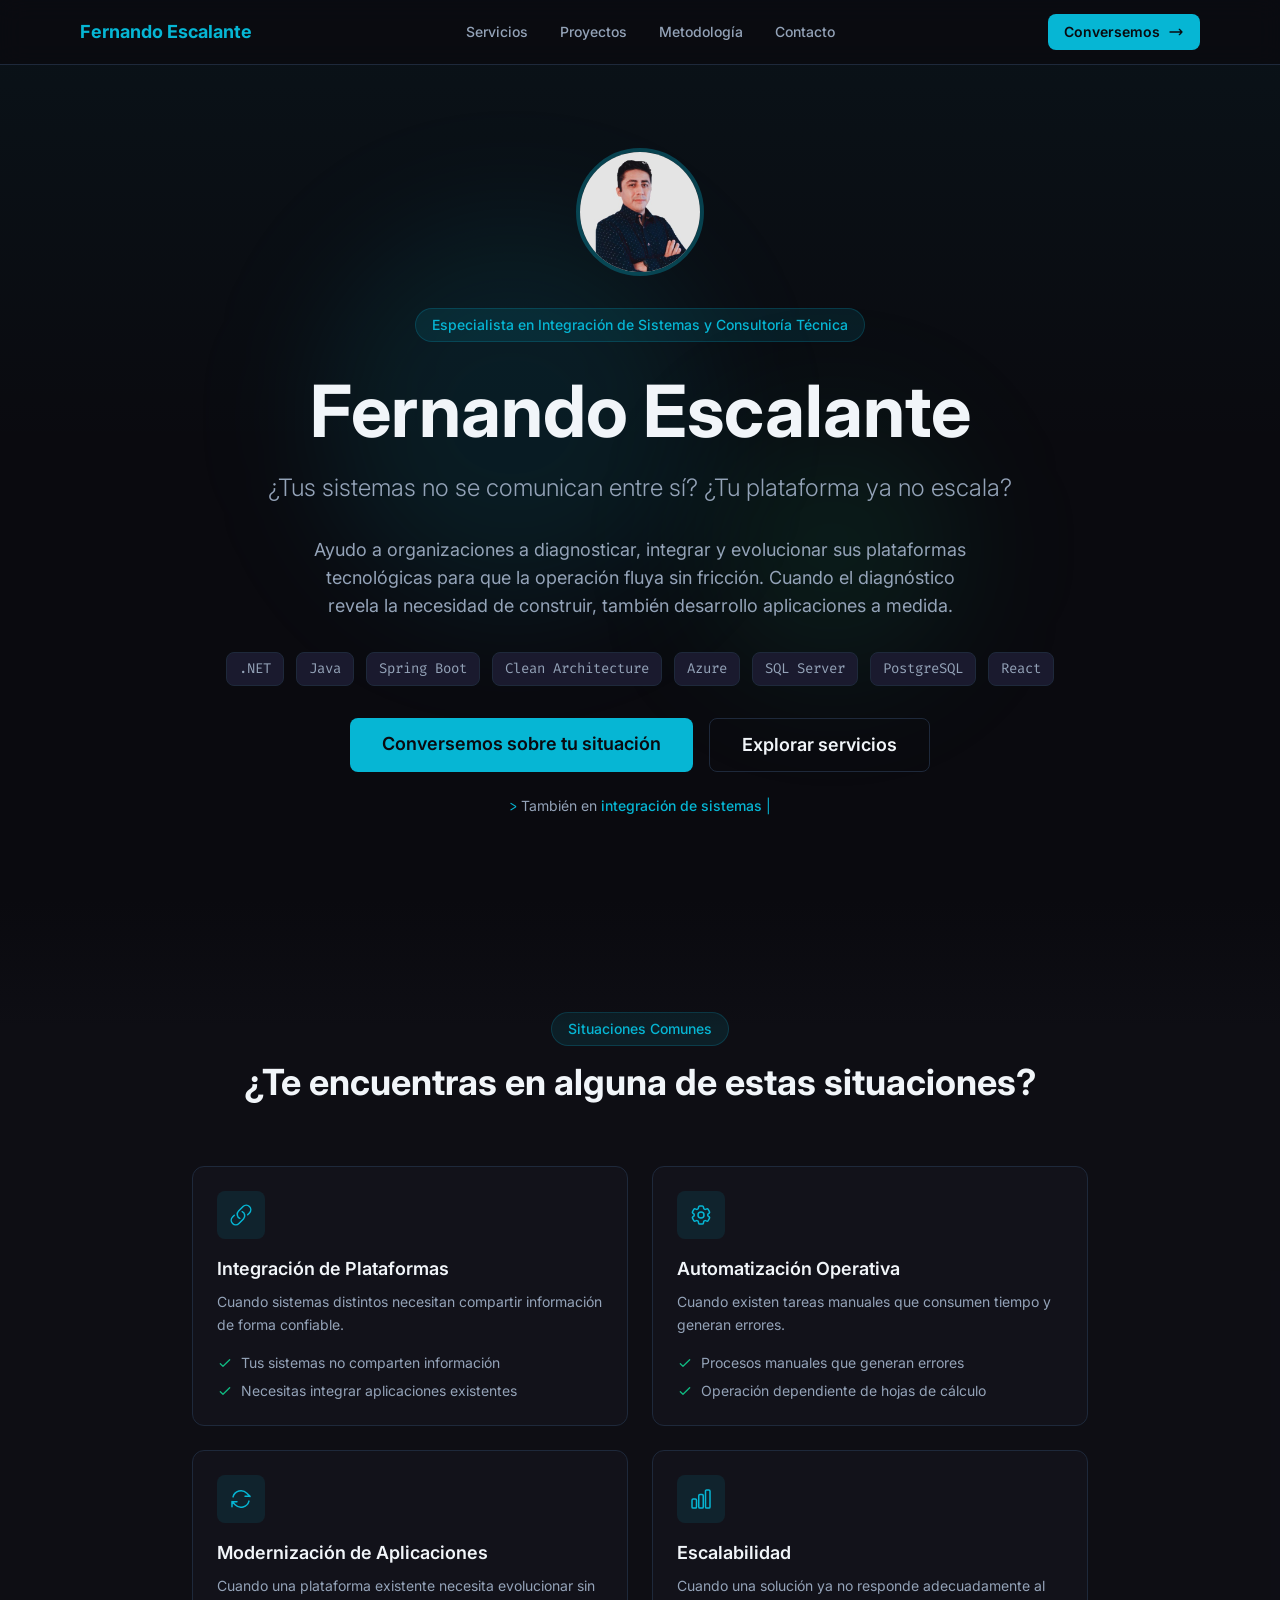
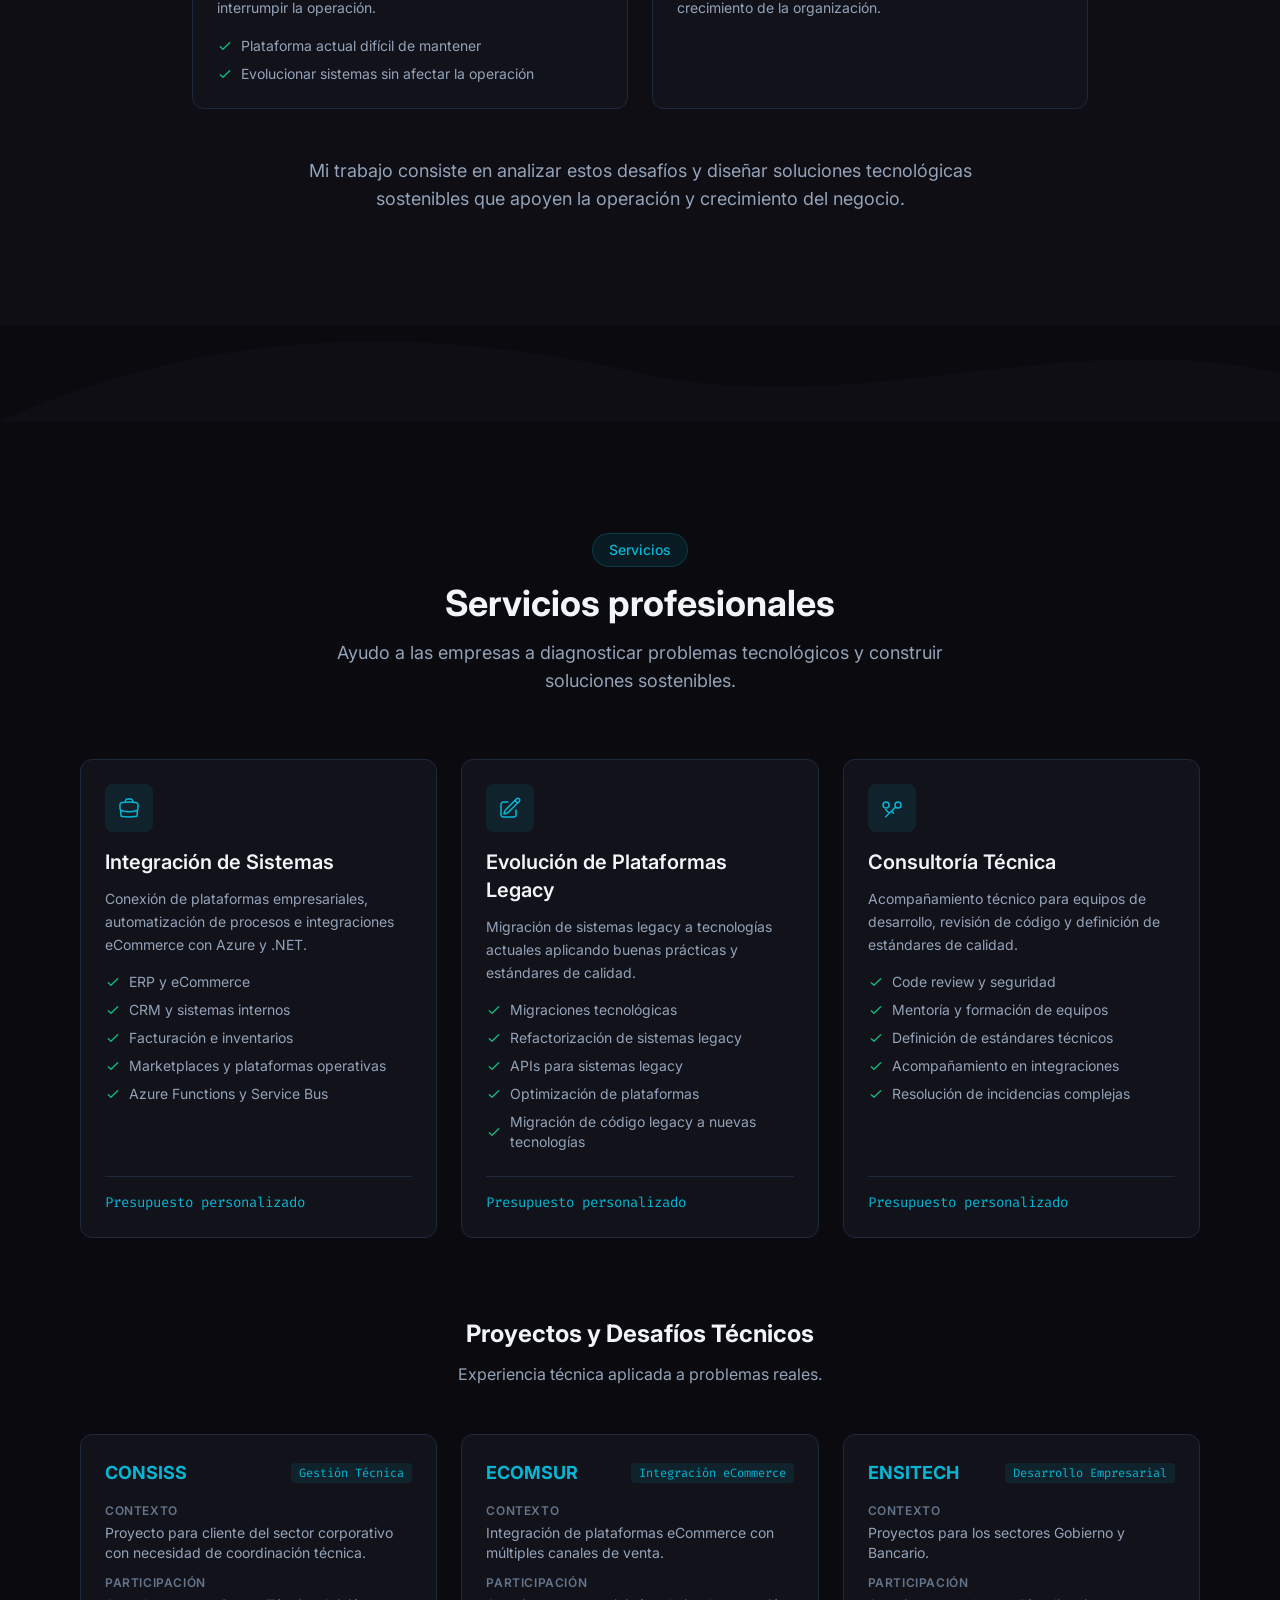
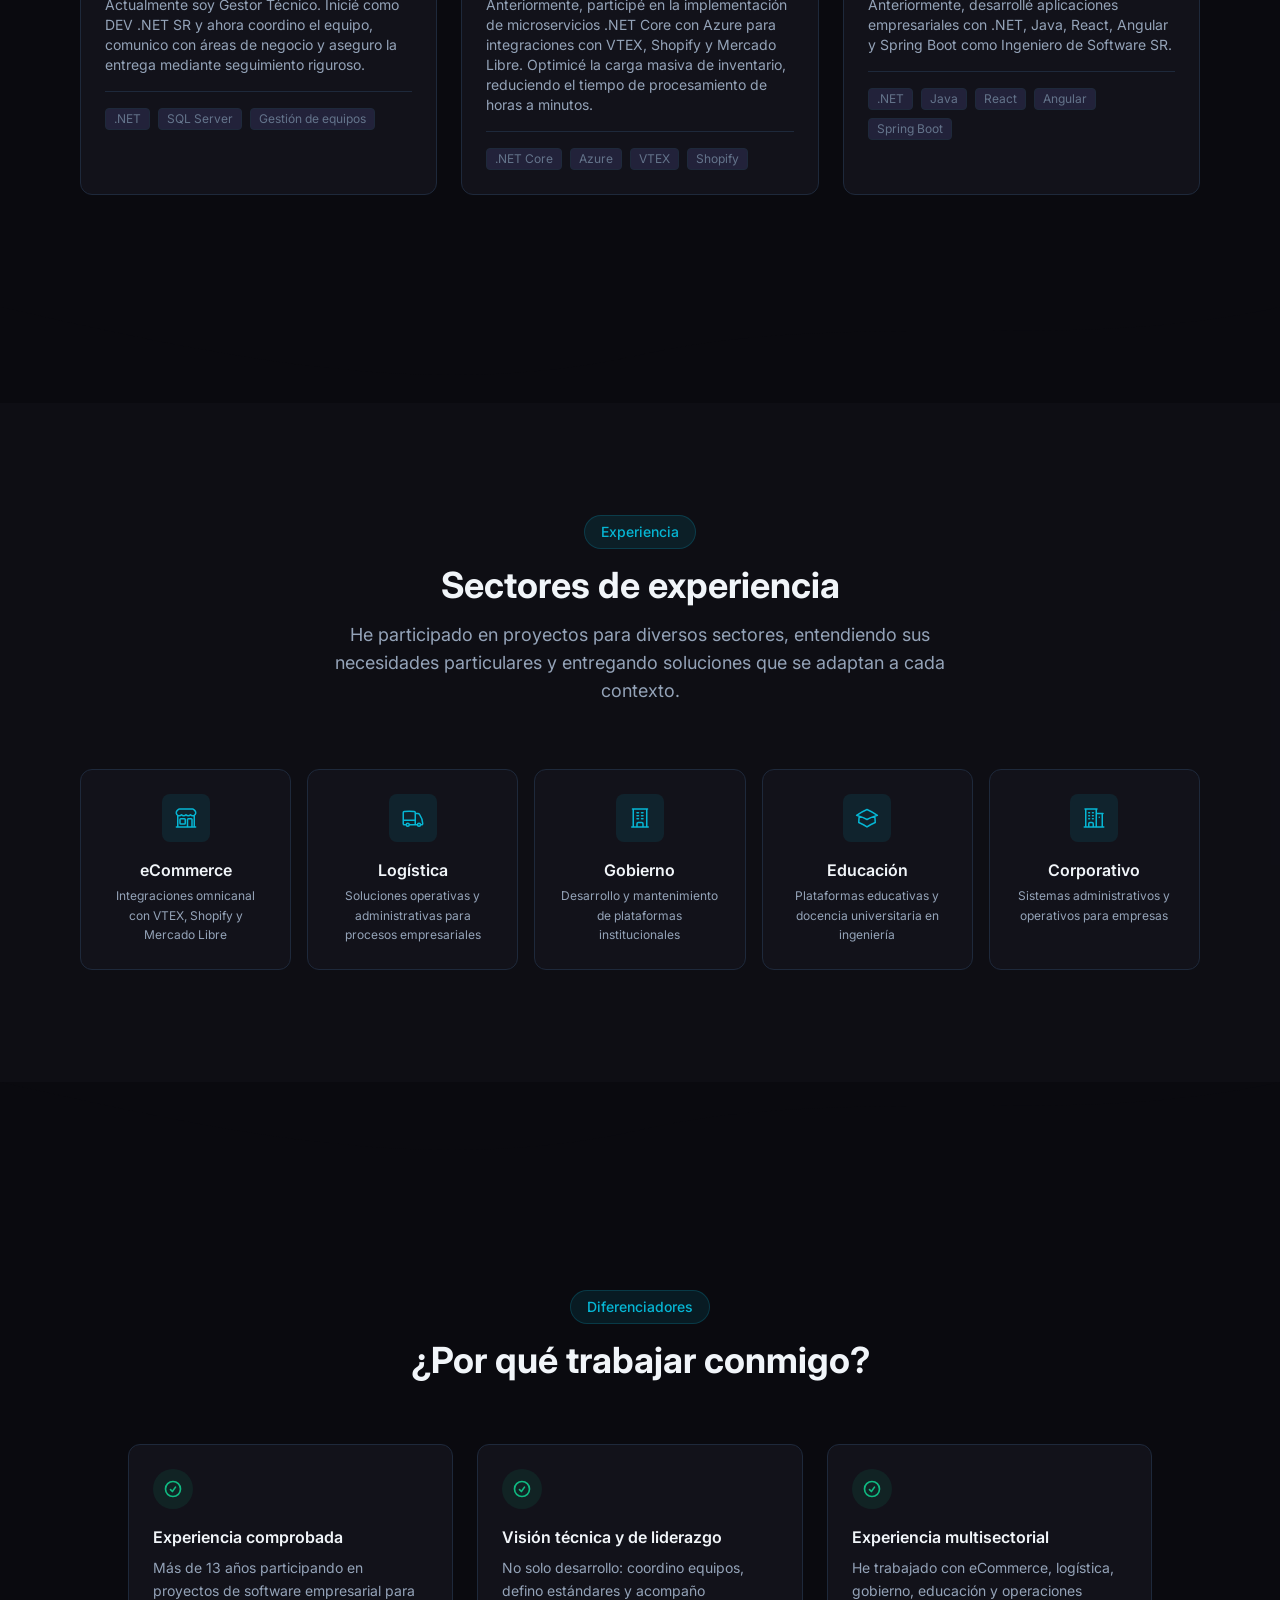
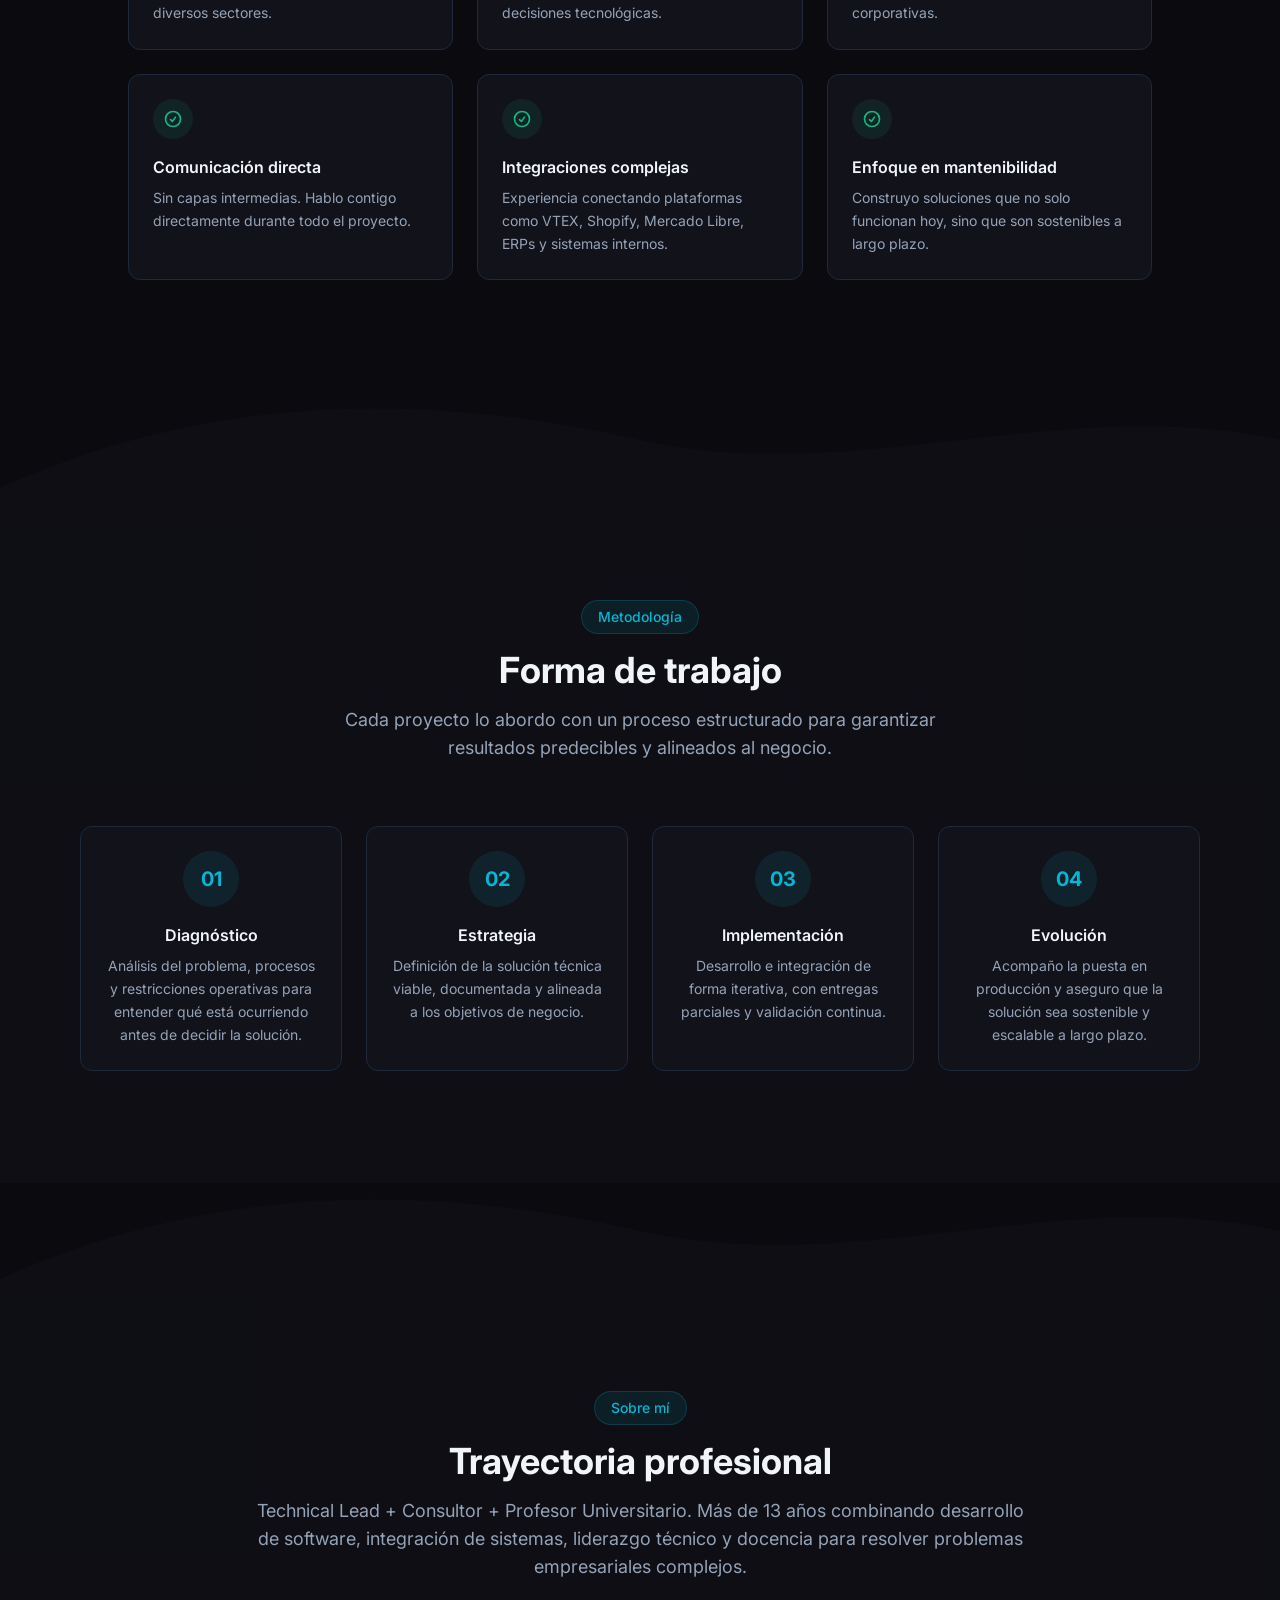
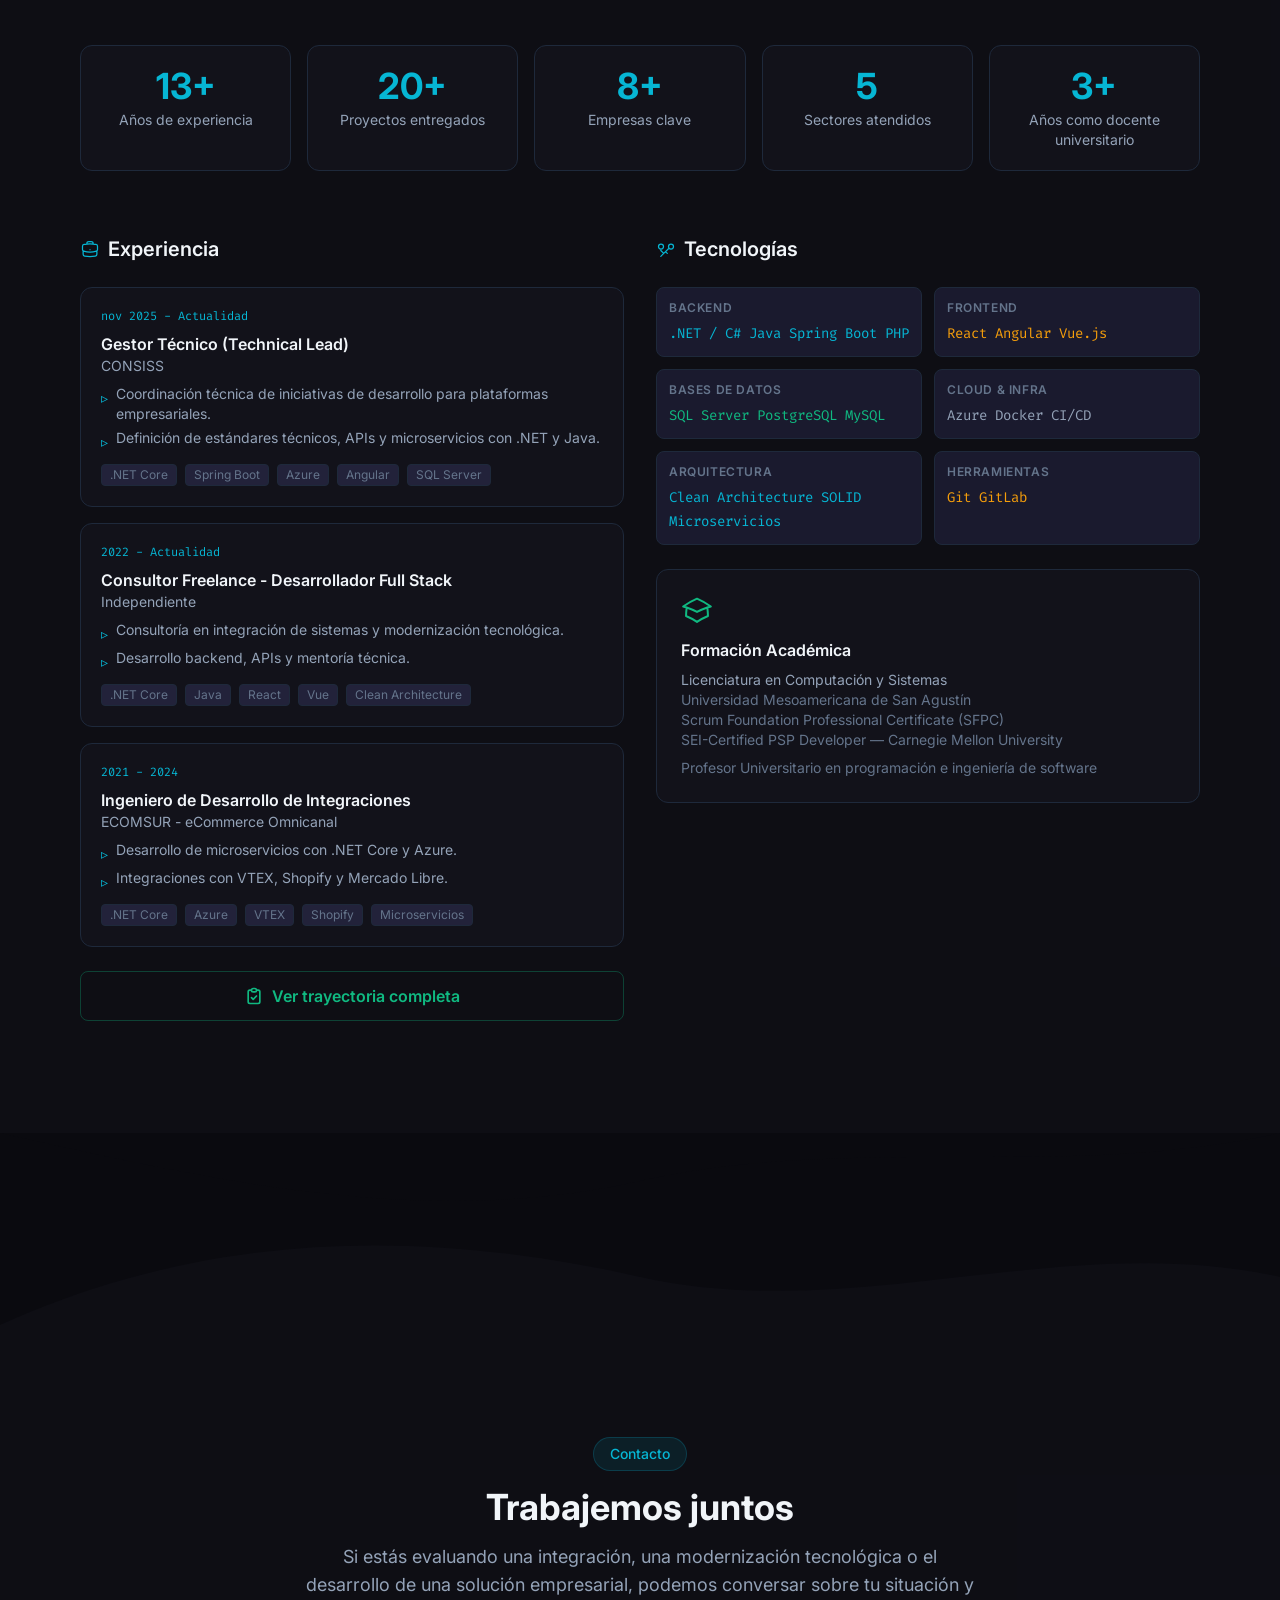
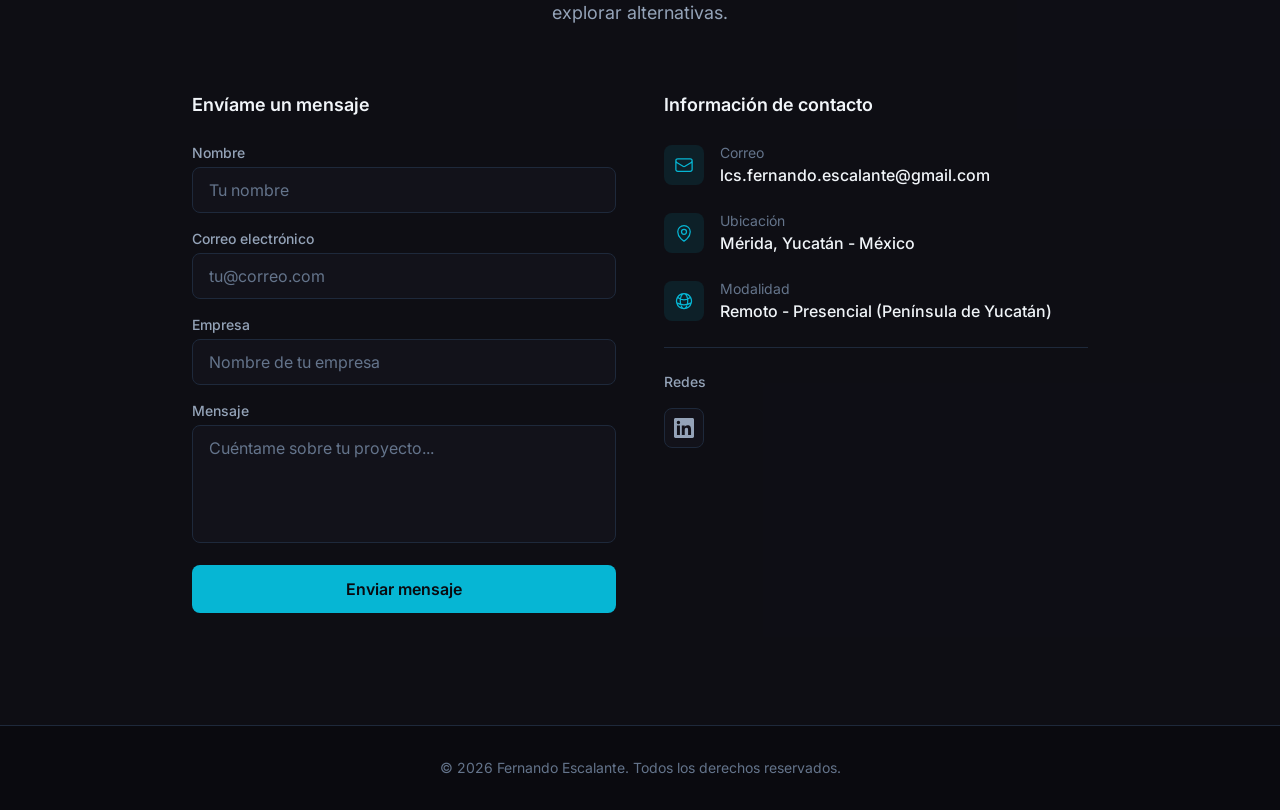
==== commit 7b5a68f6: "Correcciones generales en el contenido de la pagina." ====
--- a/index.html
+++ b/index.html
@@ -1,20 +1,45 @@
-<!DOCTYPE html><html lang="es" class="scroll-smooth"> <head><meta charset="UTF-8"><meta name="viewport" content="width=device-width, initial-scale=1.0"><link rel="icon" type="image/svg+xml" href="/favicon.svg"><meta name="generator" content="Astro v6.4.4"><meta name="description" content="Ingeniero de Software y Consultor Técnico con 13+ años de experiencia en desarrollo de plataformas e integración de sistemas. Especialista en .NET, Java y Clean Architecture."><meta name="author" content="Fernando Escalante"><meta property="og:title" content="Fernando Escalante | Ingeniero de Software y Consultor Técnico"><meta property="og:description" content="Ingeniero de Software y Consultor Técnico con 13+ años de experiencia en desarrollo de plataformas e integración de sistemas. Especialista en .NET, Java y Clean Architecture."><meta property="og:type" content="website"><title>Fernando Escalante | Ingeniero de Software y Consultor Técnico</title><link rel="stylesheet" href="/_astro/index.D_zypg1f.css"></head> <body class="bg-[#0a0a0f] text-text font-sans antialiased"> <nav class="fixed top-0 left-0 right-0 z-50 bg-[#0a0a0f]/80 backdrop-blur-md border-b border-border"> <div class="max-w-6xl mx-auto px-4 h-16 flex items-center justify-between"> <a href="#" class="font-bold text-lg text-primary hover:text-primary-dark transition-colors">
+<!DOCTYPE html><html lang="es" class="scroll-smooth"> <head><meta charset="UTF-8"><meta name="viewport" content="width=device-width, initial-scale=1.0"><link rel="icon" type="image/svg+xml" href="/favicon.svg"><link rel="canonical" href="https://fecemconsultoria.com"><meta name="generator" content="Astro v6.4.4"><meta name="description" content="Consultor en integración de sistemas y evolución de plataformas empresariales. +13 años ayudando a empresas a diagnosticar, integrar y modernizar su tecnología."><meta name="author" content="Fernando Escalante"><meta property="og:title" content="Fernando Escalante | Consultor en Integración de Sistemas"><meta property="og:description" content="Consultor en integración de sistemas y evolución de plataformas empresariales. +13 años ayudando a empresas a diagnosticar, integrar y modernizar su tecnología."><meta property="og:type" content="website"><meta property="og:url" content="https://fecemconsultoria.com"><meta property="og:site_name" content="Fernando Escalante | Consultor en Integración de Sistemas"><meta property="og:image" content="https://fecemconsultoria.com/images/og-image.png"><meta property="og:image:width" content="1200"><meta property="og:image:height" content="630"><meta property="og:image:alt" content="Fernando Escalante — Consultor en Integración de Sistemas y Evolución de Plataformas Empresariales"><title>Fernando Escalante | Consultor en Integración de Sistemas</title><script type="application/ld+json">
+    {
+      "@context": "https://schema.org",
+      "@type": "Person",
+      "name": "Fernando Escalante",
+      "givenName": "Fernando",
+      "familyName": "Escalante",
+      "description": "Consultor en integración de sistemas y evolución de plataformas empresariales. +13 años ayudando a empresas a diagnosticar, integrar y modernizar su tecnología.",
+      "url": "https://fecemconsultoria.com",
+      "image": "https://fecemconsultoria.com/images/og-image.png",
+      "jobTitle": "Consultor en Integración de Sistemas",
+      "knowsAbout": [
+        ".NET", "C#", "Java", "Spring Boot", "React", "Angular", "Vue.js",
+        "SQL Server", "PostgreSQL", "Azure", "Clean Architecture",
+        "Microservicios", "APIs REST", "Docker", "CI/CD"
+      ],
+      "sameAs": [
+        "https://www.linkedin.com/in/fecem02"
+      ],
+      "alumniOf": {
+        "@type": "CollegeOrUniversity",
+        "name": "Universidad Mesoamericana de San Agustín"
+      }
+    }
+    </script><link rel="stylesheet" href="/_astro/index.q4eldMS5.css"></head> <body class="bg-[#0a0a0f] text-text font-sans antialiased"> <nav class="fixed top-0 left-0 right-0 z-50 bg-[#0a0a0f]/80 backdrop-blur-md border-b border-border"> <div class="max-w-6xl mx-auto px-4 h-16 flex items-center justify-between"> <a href="#" class="font-bold text-lg text-primary hover:text-primary-dark transition-colors">
 Fernando Escalante
-</a> <ul class="hidden md:flex items-center gap-8 text-sm font-medium text-text-muted"> <li><a href="#servicios" class="hover:text-primary transition-colors">Servicios</a></li> <li><a href="#sobre-mi" class="hover:text-primary transition-colors">Sobre mí</a></li> <li><a href="#metodologia" class="hover:text-primary transition-colors">Metodología</a></li> <li><a href="#contacto" class="hover:text-primary transition-colors">Contacto</a></li> </ul> <a href="#contacto" class="hidden md:inline-flex items-center gap-2 px-4 py-2 bg-primary text-[#0a0a0f] font-semibold rounded-lg text-sm hover:bg-primary-dark transition-colors">
-Solicitar consulta
-<svg class="w-4 h-4" fill="none" viewBox="0 0 24 24" stroke="currentColor"><path stroke-linecap="round" stroke-linejoin="round" stroke-width="2" d="M17 8l4 4m0 0l-4 4m4-4H3"></path></svg> </a> <button id="menu-toggle" class="md:hidden text-text p-2" aria-label="Menú"> <svg class="w-6 h-6" fill="none" viewBox="0 0 24 24" stroke="currentColor"><path stroke-linecap="round" stroke-linejoin="round" stroke-width="2" d="M4 6h16M4 12h16M4 18h16"></path></svg> </button> </div> <div id="mobile-menu" class="hidden md:hidden bg-surface border-t border-border"> <ul class="flex flex-col gap-2 p-4 text-sm font-medium text-text-muted"> <li><a href="#servicios" class="block py-2 hover:text-primary transition-colors">Servicios</a></li> <li><a href="#sobre-mi" class="block py-2 hover:text-primary transition-colors">Sobre mí</a></li> <li><a href="#metodologia" class="block py-2 hover:text-primary transition-colors">Metodología</a></li> <li><a href="#contacto" class="block py-2 hover:text-primary transition-colors">Contacto</a></li> <li><a href="#contacto" class="block py-2 text-primary font-semibold">Solicitar consulta</a></li> </ul> </div> </nav> <script type="module">document.getElementById("menu-toggle")?.addEventListener("click",()=>{document.getElementById("mobile-menu")?.classList.toggle("hidden")});document.querySelectorAll('a[href^="#"]').forEach(n=>{n.addEventListener("click",()=>{const e=document.getElementById("mobile-menu");e&&!e.classList.contains("hidden")&&e.classList.add("hidden")})});</script> <main>  <section class="min-h-screen flex items-center justify-center pt-16 relative overflow-hidden"> <div class="absolute inset-0 bg-gradient-to-b from-primary/5 via-transparent to-transparent pointer-events-none"></div> <div class="absolute top-1/4 left-1/4 w-96 h-96 bg-primary/10 rounded-full blur-3xl pointer-events-none"></div> <div class="absolute bottom-1/4 right-1/4 w-64 h-64 bg-accent/10 rounded-full blur-3xl pointer-events-none"></div> <div class="max-w-6xl mx-auto px-4 text-center relative z-10"> <div class="mb-8"> <img src="/images/foto-profile.jpg" alt="Fernando Escalante" class="w-32 h-32 rounded-full mx-auto border-4 border-primary/30 object-cover"> </div> <p class="inline-block px-4 py-1.5 rounded-full text-sm font-medium bg-primary/10 text-primary border border-primary/20 mb-6">
-Ingeniero de Software y Consultor Técnico
+</a> <ul class="hidden md:flex items-center gap-8 text-sm font-medium text-text-muted"> <li><a href="#servicios" class="hover:text-primary transition-colors">Servicios</a></li> <li><a href="#casos-exito" class="hover:text-primary transition-colors">Proyectos</a></li> <li><a href="#metodologia" class="hover:text-primary transition-colors">Metodología</a></li> <li><a href="#contacto" class="hover:text-primary transition-colors">Contacto</a></li> </ul> <a href="#contacto" class="hidden md:inline-flex items-center gap-2 px-4 py-2 bg-primary text-[#0a0a0f] font-semibold rounded-lg text-sm hover:bg-primary-dark transition-colors">
+Conversemos
+<svg class="w-4 h-4" fill="none" viewBox="0 0 24 24" stroke="currentColor"><path stroke-linecap="round" stroke-linejoin="round" stroke-width="2" d="M17 8l4 4m0 0l-4 4m4-4H3"></path></svg> </a> <button id="menu-toggle" class="md:hidden text-text p-2" aria-label="Menú"> <svg class="w-6 h-6" fill="none" viewBox="0 0 24 24" stroke="currentColor"><path stroke-linecap="round" stroke-linejoin="round" stroke-width="2" d="M4 6h16M4 12h16M4 18h16"></path></svg> </button> </div> <div id="mobile-menu" class="hidden md:hidden bg-surface border-t border-border"> <ul class="flex flex-col gap-2 p-4 text-sm font-medium text-text-muted"> <li><a href="#servicios" class="block py-2 hover:text-primary transition-colors">Servicios</a></li> <li><a href="#casos-exito" class="block py-2 hover:text-primary transition-colors">Proyectos</a></li> <li><a href="#metodologia" class="block py-2 hover:text-primary transition-colors">Metodología</a></li> <li><a href="#contacto" class="block py-2 hover:text-primary transition-colors">Contacto</a></li> <li><a href="#contacto" class="block py-2 text-primary font-semibold">Conversemos</a></li> </ul> </div> </nav> <script type="module">document.getElementById("menu-toggle")?.addEventListener("click",()=>{document.getElementById("mobile-menu")?.classList.toggle("hidden")});document.querySelectorAll('a[href^="#"]').forEach(n=>{n.addEventListener("click",()=>{const e=document.getElementById("mobile-menu");e&&!e.classList.contains("hidden")&&e.classList.add("hidden")})});</script> <main>  <section class="min-h-screen flex items-center justify-center pt-16 relative overflow-hidden"> <div class="absolute inset-0 bg-gradient-to-b from-primary/5 via-transparent to-transparent pointer-events-none"></div> <div class="absolute top-1/4 left-1/4 w-96 h-96 bg-primary/10 rounded-full blur-3xl pointer-events-none"></div> <div class="absolute bottom-1/4 right-1/4 w-64 h-64 bg-accent/10 rounded-full blur-3xl pointer-events-none"></div> <div class="max-w-6xl mx-auto px-4 text-center relative z-10"> <div class="mb-8"> <img src="/images/foto-profile.jpg" alt="Fernando Escalante" class="w-32 h-32 rounded-full mx-auto border-4 border-primary/30 object-cover"> </div> <p class="inline-block px-4 py-1.5 rounded-full text-sm font-medium bg-primary/10 text-primary border border-primary/20 mb-6">
+Especialista en Integración de Sistemas y Consultoría Técnica
 </p> <h1 class="text-4xl md:text-6xl lg:text-7xl font-bold leading-tight mb-4">
 Fernando Escalante
-</h1> <h2 class="text-xl md:text-2xl text-text-muted font-light mb-8 text-balance"> <span class="font-mono text-primary">&gt;</span> Consultor en Integración de Sistemas y Desarrollo de Plataformas Empresariales
+</h1> <h2 class="text-xl md:text-2xl text-text-muted font-light mb-8 text-balance">
+¿Tus sistemas no se comunican entre sí? ¿Tu plataforma ya no escala?
 </h2> <p class="max-w-2xl mx-auto text-text-muted text-lg mb-8">
-Ayudo a empresas a construir plataformas escalables, integrar sistemas y optimizar operaciones mediante desarrollo de software orientado a necesidades reales de negocio.
+Ayudo a organizaciones a diagnosticar, integrar y evolucionar sus plataformas tecnológicas para que la operación fluya sin fricción. Cuando el diagnóstico revela la necesidad de construir, también desarrollo aplicaciones a medida.
 </p> <div class="flex flex-wrap justify-center gap-3 mb-8"> <span class="px-3 py-1.5 text-sm font-mono bg-surface-light border border-border rounded-lg text-text-muted hover:border-primary/50 hover:text-primary transition-colors"> .NET </span><span class="px-3 py-1.5 text-sm font-mono bg-surface-light border border-border rounded-lg text-text-muted hover:border-primary/50 hover:text-primary transition-colors"> Java </span><span class="px-3 py-1.5 text-sm font-mono bg-surface-light border border-border rounded-lg text-text-muted hover:border-primary/50 hover:text-primary transition-colors"> Spring Boot </span><span class="px-3 py-1.5 text-sm font-mono bg-surface-light border border-border rounded-lg text-text-muted hover:border-primary/50 hover:text-primary transition-colors"> Clean Architecture </span><span class="px-3 py-1.5 text-sm font-mono bg-surface-light border border-border rounded-lg text-text-muted hover:border-primary/50 hover:text-primary transition-colors"> Azure </span><span class="px-3 py-1.5 text-sm font-mono bg-surface-light border border-border rounded-lg text-text-muted hover:border-primary/50 hover:text-primary transition-colors"> SQL Server </span><span class="px-3 py-1.5 text-sm font-mono bg-surface-light border border-border rounded-lg text-text-muted hover:border-primary/50 hover:text-primary transition-colors"> PostgreSQL </span><span class="px-3 py-1.5 text-sm font-mono bg-surface-light border border-border rounded-lg text-text-muted hover:border-primary/50 hover:text-primary transition-colors"> React </span> </div> <div class="flex flex-col sm:flex-row gap-4 justify-center"> <a href="#contacto" class="px-8 py-3 bg-primary text-[#0a0a0f] font-semibold rounded-lg hover:bg-primary-dark transition-colors text-lg">
-Solicitar consulta
+Conversemos sobre tu situación
 </a> <a href="#servicios" class="px-8 py-3 border border-border text-text font-semibold rounded-lg hover:border-primary/50 hover:text-primary transition-colors text-lg">
-Conocer servicios
+Explorar servicios
 </a> </div> <p class="text-sm text-text-muted mt-6"> <span class="text-primary font-mono">&gt;</span> También en
-<span id="tw-refuerzo" class="text-primary font-medium"></span> <span class="animate-pulse text-primary">|</span> </p> </div> </section> <script type="module">const s=["modernización tecnológica","arquitectura de software","mentoría técnica"];let i=0,e=0,t=!1;const o=document.getElementById("tw-refuerzo");function n(){if(!o)return;const r=s[i];if(t?(o.textContent=r.substring(0,e-1),e--):(o.textContent=r.substring(0,e+1),e++),!t&&e===r.length){setTimeout(()=>{t=!0,n()},2e3);return}if(t&&e===0){t=!1,i=(i+1)%s.length,setTimeout(n,500);return}setTimeout(n,t?50:100)}n();</script> <div class="relative"> <div class="absolute inset-x-0 top-0 h-32 bg-gradient-to-b from-[#0a0a0f] to-transparent pointer-events-none z-10"></div> <section id="problemas" class="py-20 md:py-28 bg-surface/50"> <div class="max-w-6xl mx-auto px-4"> <div class="text-center mb-16"> <p class="inline-block px-4 py-1.5 rounded-full text-sm font-medium bg-primary/10 text-primary border border-primary/20 mb-4">
+<span id="tw-refuerzo" class="text-primary font-medium"></span> <span class="animate-pulse text-primary">|</span> </p> </div> </section> <script type="module">const o=["integración de sistemas","evolución de plataformas","claridad tecnológica"];let s=0,e=0,t=!1;const i=document.getElementById("tw-refuerzo");function n(){if(!i)return;const r=o[s];if(t?(i.textContent=r.substring(0,e-1),e--):(i.textContent=r.substring(0,e+1),e++),!t&&e===r.length){setTimeout(()=>{t=!0,n()},2e3);return}if(t&&e===0){t=!1,s=(s+1)%o.length,setTimeout(n,500);return}setTimeout(n,t?50:100)}n();</script> <div class="relative"> <div class="absolute inset-x-0 top-0 h-32 bg-gradient-to-b from-[#0a0a0f] to-transparent pointer-events-none z-10"></div> <section id="problemas" class="py-20 md:py-28 bg-surface/50"> <div class="max-w-6xl mx-auto px-4"> <div class="text-center mb-16"> <p class="inline-block px-4 py-1.5 rounded-full text-sm font-medium bg-primary/10 text-primary border border-primary/20 mb-4">
 Situaciones Comunes
 </p> <h2 class="text-3xl md:text-4xl font-bold mb-4">¿Te encuentras en alguna de estas situaciones?</h2> </div> <div class="grid md:grid-cols-2 gap-6 max-w-4xl mx-auto"> <div class="group bg-surface border border-border rounded-xl p-6 hover:border-primary/30 hover:bg-surface-light transition-all duration-300 flex flex-col"> <div class="w-12 h-12 rounded-lg bg-primary/10 flex items-center justify-center mb-4 group-hover:bg-primary/20 transition-colors"> <svg class="w-6 h-6 text-primary" fill="none" viewBox="0 0 24 24" stroke="currentColor" stroke-width="1.5"> <path stroke-linecap="round" stroke-linejoin="round" d="M13.19 8.688a4.5 4.5 0 011.242 7.244l-4.5 4.5a4.5 4.5 0 01-6.364-6.364l1.757-1.757m13.35-.622l1.757-1.757a4.5 4.5 0 00-6.364-6.364l-4.5 4.5a4.5 4.5 0 001.242 7.244"></path> </svg> </div> <h3 class="text-lg font-semibold mb-2">Integración de Plataformas</h3> <p class="text-sm text-text-muted mb-4 leading-relaxed">Cuando sistemas distintos necesitan compartir información de forma confiable.</p> <ul class="space-y-2 mt-auto"> <li class="flex items-center gap-2 text-sm text-text-muted"> <svg class="w-4 h-4 text-accent shrink-0" fill="none" viewBox="0 0 24 24" stroke="currentColor" stroke-width="2"> <path stroke-linecap="round" stroke-linejoin="round" d="M5 13l4 4L19 7"></path> </svg>
 Tus sistemas no comparten información
@@ -30,36 +55,35 @@
 Evolucionar sistemas sin afectar la operación
 </li> </ul> </div> <div class="group bg-surface border border-border rounded-xl p-6 hover:border-primary/30 hover:bg-surface-light transition-all duration-300 flex flex-col"> <div class="w-12 h-12 rounded-lg bg-primary/10 flex items-center justify-center mb-4 group-hover:bg-primary/20 transition-colors"> <svg class="w-6 h-6 text-primary" fill="none" viewBox="0 0 24 24" stroke="currentColor" stroke-width="1.5"> <path stroke-linecap="round" stroke-linejoin="round" d="M3 13.125C3 12.504 3.504 12 4.125 12h2.25c.621 0 1.125.504 1.125 1.125v6.75C7.5 20.496 6.996 21 6.375 21h-2.25A1.125 1.125 0 013 19.875v-6.75zM9.75 8.625c0-.621.504-1.125 1.125-1.125h2.25c.621 0 1.125.504 1.125 1.125v11.25c0 .621-.504 1.125-1.125 1.125h-2.25a1.125 1.125 0 01-1.125-1.125V8.625zM16.5 4.125c0-.621.504-1.125 1.125-1.125h2.25C20.496 3 21 3.504 21 4.125v15.75c0 .621-.504 1.125-1.125 1.125h-2.25a1.125 1.125 0 01-1.125-1.125V4.125z"></path> </svg> </div> <h3 class="text-lg font-semibold mb-2">Escalabilidad</h3> <p class="text-sm text-text-muted leading-relaxed">Cuando una solución ya no responde adecuadamente al crecimiento de la organización.</p> </div> </div> <p class="text-center text-text-muted text-lg mt-12 max-w-2xl mx-auto">
 Mi trabajo consiste en analizar estos desafíos y diseñar soluciones tecnológicas sostenibles que apoyen la operación y crecimiento del negocio.
-</p> </div> </section> </div> <div class="relative"> <svg class="block w-full h-12 md:h-24 text-surface/50" viewBox="0 0 1440 100" preserveAspectRatio="none" fill="currentColor"> <path d="M0 100C240 0 480 0 720 50C960 100 1200 0 1440 50V100H0Z"></path> </svg> <section id="servicios" class="py-20 md:py-28"> <div class="max-w-6xl mx-auto px-4"> <div class="text-center mb-16"> <p class="inline-block px-4 py-1.5 rounded-full text-sm font-medium bg-primary/10 text-primary border border-primary/20 mb-4">
+</p> </div> </section> </div> <div class="relative"> <svg class="block w-full h-12 md:h-24 text-surface/50" viewBox="0 0 1440 100" preserveAspectRatio="none" fill="currentColor" aria-hidden="true"> <path d="M0 100C240 0 480 0 720 50C960 100 1200 0 1440 50V100H0Z"></path> </svg> <section id="servicios" class="py-20 md:py-28"> <div class="max-w-6xl mx-auto px-4"> <div class="text-center mb-16"> <p class="inline-block px-4 py-1.5 rounded-full text-sm font-medium bg-primary/10 text-primary border border-primary/20 mb-4">
 Servicios
 </p> <h2 class="text-3xl md:text-4xl font-bold mb-4">Servicios profesionales</h2> <p class="text-text-muted max-w-2xl mx-auto text-lg">
-Soluciones técnicas para que tu empresa opere sin fricción tecnológica.
-</p> </div> <div class="grid md:grid-cols-2 gap-6"> <div class="group bg-surface border border-border rounded-xl p-6 hover:border-primary/30 hover:bg-surface-light transition-all duration-300 flex flex-col"> <div class="w-12 h-12 rounded-lg bg-primary/10 flex items-center justify-center mb-4 group-hover:bg-primary/20 transition-colors"> <svg class="w-6 h-6 text-primary" fill="none" viewBox="0 0 24 24" stroke="currentColor" stroke-width="1.5"> <path stroke-linecap="round" stroke-linejoin="round" d="M20.25 14.15v4.25c0 1.094-.787 2.036-1.872 2.18-2.087.277-4.216.42-6.378.42s-4.291-.143-6.378-.42c-1.085-.144-1.872-1.086-1.872-2.18v-4.25m16.5 0a2.18 2.18 0 00.75-1.661V8.706c0-1.081-.768-2.015-1.837-2.175a48.114 48.114 0 00-3.413-.387m4.5 8.006c-.194.165-.42.295-.673.38A23.978 23.978 0 0112 15.75c-2.648 0-5.195-.429-7.577-1.22a2.016 2.016 0 01-.673-.38m0 0A2.18 2.18 0 013 12.489V8.706c0-1.081.768-2.015 1.837-2.175a48.111 48.111 0 013.413-.387m7.5 0V5.25A2.25 2.25 0 0013.5 3h-3a2.25 2.25 0 00-2.25 2.25v.894m7.5 0a48.667 48.667 0 00-7.5 0"></path> </svg> </div> <h3 class="text-xl font-semibold mb-3">Integración de Sistemas</h3> <p class="text-text-muted mb-4 text-sm leading-relaxed">Conexión de plataformas empresariales, automatización de procesos e integraciones eCommerce con Azure y .NET.</p> <ul class="space-y-2 mb-6"> <li class="flex items-center gap-2 text-sm text-text-muted"> <svg class="w-4 h-4 text-accent shrink-0" fill="none" viewBox="0 0 24 24" stroke="currentColor" stroke-width="2"> <path stroke-linecap="round" stroke-linejoin="round" d="M5 13l4 4L19 7"></path> </svg> ERP y eCommerce </li><li class="flex items-center gap-2 text-sm text-text-muted"> <svg class="w-4 h-4 text-accent shrink-0" fill="none" viewBox="0 0 24 24" stroke="currentColor" stroke-width="2"> <path stroke-linecap="round" stroke-linejoin="round" d="M5 13l4 4L19 7"></path> </svg> CRM y sistemas internos </li><li class="flex items-center gap-2 text-sm text-text-muted"> <svg class="w-4 h-4 text-accent shrink-0" fill="none" viewBox="0 0 24 24" stroke="currentColor" stroke-width="2"> <path stroke-linecap="round" stroke-linejoin="round" d="M5 13l4 4L19 7"></path> </svg> Facturación e inventarios </li><li class="flex items-center gap-2 text-sm text-text-muted"> <svg class="w-4 h-4 text-accent shrink-0" fill="none" viewBox="0 0 24 24" stroke="currentColor" stroke-width="2"> <path stroke-linecap="round" stroke-linejoin="round" d="M5 13l4 4L19 7"></path> </svg> Marketplaces y plataformas operativas </li><li class="flex items-center gap-2 text-sm text-text-muted"> <svg class="w-4 h-4 text-accent shrink-0" fill="none" viewBox="0 0 24 24" stroke="currentColor" stroke-width="2"> <path stroke-linecap="round" stroke-linejoin="round" d="M5 13l4 4L19 7"></path> </svg> Azure Functions y Service Bus </li> </ul> <p class="text-sm font-mono text-primary border-t border-border pt-4 mt-auto">Presupuesto personalizado</p> </div><div class="group bg-surface border border-border rounded-xl p-6 hover:border-primary/30 hover:bg-surface-light transition-all duration-300 flex flex-col"> <div class="w-12 h-12 rounded-lg bg-primary/10 flex items-center justify-center mb-4 group-hover:bg-primary/20 transition-colors"> <svg class="w-6 h-6 text-primary" fill="none" viewBox="0 0 24 24" stroke="currentColor" stroke-width="1.5"> <path stroke-linecap="round" stroke-linejoin="round" d="M9 17.25v1.007a3 3 0 01-.879 2.122L7.5 21h9l-.621-.621A3 3 0 0115 18.257V17.25m6-12V15a2.25 2.25 0 01-2.25 2.25H5.25A2.25 2.25 0 013 15V5.25m18 0A2.25 2.25 0 0018.75 3H5.25A2.25 2.25 0 003 5.25m18 0V12a2.25 2.25 0 01-2.25 2.25H5.25A2.25 2.25 0 013 12V5.25"></path> </svg> </div> <h3 class="text-xl font-semibold mb-3">Desarrollo de Plataformas</h3> <p class="text-text-muted mb-4 text-sm leading-relaxed">Diseño y desarrollo de aplicaciones web empresariales, APIs REST y microservicios con .NET, Java y Spring Boot.</p> <ul class="space-y-2 mb-6"> <li class="flex items-center gap-2 text-sm text-text-muted"> <svg class="w-4 h-4 text-accent shrink-0" fill="none" viewBox="0 0 24 24" stroke="currentColor" stroke-width="2"> <path stroke-linecap="round" stroke-linejoin="round" d="M5 13l4 4L19 7"></path> </svg> Sistemas administrativos </li><li class="flex items-center gap-2 text-sm text-text-muted"> <svg class="w-4 h-4 text-accent shrink-0" fill="none" viewBox="0 0 24 24" stroke="currentColor" stroke-width="2"> <path stroke-linecap="round" stroke-linejoin="round" d="M5 13l4 4L19 7"></path> </svg> Portales empresariales </li><li class="flex items-center gap-2 text-sm text-text-muted"> <svg class="w-4 h-4 text-accent shrink-0" fill="none" viewBox="0 0 24 24" stroke="currentColor" stroke-width="2"> <path stroke-linecap="round" stroke-linejoin="round" d="M5 13l4 4L19 7"></path> </svg> Dashboards de seguimiento </li><li class="flex items-center gap-2 text-sm text-text-muted"> <svg class="w-4 h-4 text-accent shrink-0" fill="none" viewBox="0 0 24 24" stroke="currentColor" stroke-width="2"> <path stroke-linecap="round" stroke-linejoin="round" d="M5 13l4 4L19 7"></path> </svg> Aplicaciones internas </li><li class="flex items-center gap-2 text-sm text-text-muted"> <svg class="w-4 h-4 text-accent shrink-0" fill="none" viewBox="0 0 24 24" stroke="currentColor" stroke-width="2"> <path stroke-linecap="round" stroke-linejoin="round" d="M5 13l4 4L19 7"></path> </svg> APIs REST y microservicios </li> </ul> <p class="text-sm font-mono text-primary border-t border-border pt-4 mt-auto">Presupuesto personalizado</p> </div><div class="group bg-surface border border-border rounded-xl p-6 hover:border-primary/30 hover:bg-surface-light transition-all duration-300 flex flex-col"> <div class="w-12 h-12 rounded-lg bg-primary/10 flex items-center justify-center mb-4 group-hover:bg-primary/20 transition-colors"> <svg class="w-6 h-6 text-primary" fill="none" viewBox="0 0 24 24" stroke="currentColor" stroke-width="1.5"> <path stroke-linecap="round" stroke-linejoin="round" d="M16.862 4.487l1.687-1.688a1.875 1.875 0 112.652 2.652L10.582 16.07a4.5 4.5 0 01-1.897 1.13L6 18l.8-2.685a4.5 4.5 0 011.13-1.897l8.932-8.931zm0 0L19.5 7.125M18 14v4.75A2.25 2.25 0 0115.75 21H5.25A2.25 2.25 0 013 18.75V8.25A2.25 2.25 0 015.25 6H10"></path> </svg> </div> <h3 class="text-xl font-semibold mb-3">Modernización de Plataformas</h3> <p class="text-text-muted mb-4 text-sm leading-relaxed">Migración y actualización de sistemas legacy a arquitecturas modernas, optimizando rendimiento, mantenibilidad y seguridad.</p> <ul class="space-y-2 mb-6"> <li class="flex items-center gap-2 text-sm text-text-muted"> <svg class="w-4 h-4 text-accent shrink-0" fill="none" viewBox="0 0 24 24" stroke="currentColor" stroke-width="2"> <path stroke-linecap="round" stroke-linejoin="round" d="M5 13l4 4L19 7"></path> </svg> Migraciones tecnológicas </li><li class="flex items-center gap-2 text-sm text-text-muted"> <svg class="w-4 h-4 text-accent shrink-0" fill="none" viewBox="0 0 24 24" stroke="currentColor" stroke-width="2"> <path stroke-linecap="round" stroke-linejoin="round" d="M5 13l4 4L19 7"></path> </svg> Refactorización de sistemas legacy </li><li class="flex items-center gap-2 text-sm text-text-muted"> <svg class="w-4 h-4 text-accent shrink-0" fill="none" viewBox="0 0 24 24" stroke="currentColor" stroke-width="2"> <path stroke-linecap="round" stroke-linejoin="round" d="M5 13l4 4L19 7"></path> </svg> APIs para sistemas legacy </li><li class="flex items-center gap-2 text-sm text-text-muted"> <svg class="w-4 h-4 text-accent shrink-0" fill="none" viewBox="0 0 24 24" stroke="currentColor" stroke-width="2"> <path stroke-linecap="round" stroke-linejoin="round" d="M5 13l4 4L19 7"></path> </svg> Optimización de plataformas </li><li class="flex items-center gap-2 text-sm text-text-muted"> <svg class="w-4 h-4 text-accent shrink-0" fill="none" viewBox="0 0 24 24" stroke="currentColor" stroke-width="2"> <path stroke-linecap="round" stroke-linejoin="round" d="M5 13l4 4L19 7"></path> </svg> Evolución de arquitectura </li> </ul> <p class="text-sm font-mono text-primary border-t border-border pt-4 mt-auto">Presupuesto personalizado</p> </div><div class="group bg-surface border border-border rounded-xl p-6 hover:border-primary/30 hover:bg-surface-light transition-all duration-300 flex flex-col"> <div class="w-12 h-12 rounded-lg bg-primary/10 flex items-center justify-center mb-4 group-hover:bg-primary/20 transition-colors"> <svg class="w-6 h-6 text-primary" fill="none" viewBox="0 0 24 24" stroke="currentColor" stroke-width="1.5"> <path stroke-linecap="round" stroke-linejoin="round" d="M11.42 15.17l-2.12 2.12m0 0l-3.54 3.54m3.54-3.54l-3.54-3.54m3.54 3.54l2.12-2.12m0 0l3.54-3.54m-3.54 3.54l2.12 2.12M9 9a3 3 0 11-6 0 3 3 0 016 0zm12 0a3 3 0 11-6 0 3 3 0 016 0z"></path> </svg> </div> <h3 class="text-xl font-semibold mb-3">Consultoría Técnica</h3> <p class="text-text-muted mb-4 text-sm leading-relaxed">Arquitectura de software, modernización de sistemas legacy, auditoría de código y mentoría para equipos técnicos.</p> <ul class="space-y-2 mb-6"> <li class="flex items-center gap-2 text-sm text-text-muted"> <svg class="w-4 h-4 text-accent shrink-0" fill="none" viewBox="0 0 24 24" stroke="currentColor" stroke-width="2"> <path stroke-linecap="round" stroke-linejoin="round" d="M5 13l4 4L19 7"></path> </svg> Revisión de arquitectura </li><li class="flex items-center gap-2 text-sm text-text-muted"> <svg class="w-4 h-4 text-accent shrink-0" fill="none" viewBox="0 0 24 24" stroke="currentColor" stroke-width="2"> <path stroke-linecap="round" stroke-linejoin="round" d="M5 13l4 4L19 7"></path> </svg> Auditoría técnica </li><li class="flex items-center gap-2 text-sm text-text-muted"> <svg class="w-4 h-4 text-accent shrink-0" fill="none" viewBox="0 0 24 24" stroke="currentColor" stroke-width="2"> <path stroke-linecap="round" stroke-linejoin="round" d="M5 13l4 4L19 7"></path> </svg> Evaluación de soluciones </li><li class="flex items-center gap-2 text-sm text-text-muted"> <svg class="w-4 h-4 text-accent shrink-0" fill="none" viewBox="0 0 24 24" stroke="currentColor" stroke-width="2"> <path stroke-linecap="round" stroke-linejoin="round" d="M5 13l4 4L19 7"></path> </svg> Code review y seguridad </li><li class="flex items-center gap-2 text-sm text-text-muted"> <svg class="w-4 h-4 text-accent shrink-0" fill="none" viewBox="0 0 24 24" stroke="currentColor" stroke-width="2"> <path stroke-linecap="round" stroke-linejoin="round" d="M5 13l4 4L19 7"></path> </svg> Mentoría y formación de equipos </li> </ul> <p class="text-sm font-mono text-primary border-t border-border pt-4 mt-auto">Presupuesto personalizado</p> </div> </div> <div class="mt-20"> <div class="text-center mb-12"> <h3 class="text-2xl font-bold mb-3">Proyectos recientes</h3> <p class="text-text-muted">Empresas que ya confiaron en mi experiencia.</p> </div> <div class="grid md:grid-cols-2 lg:grid-cols-4 gap-4"> <div class="bg-surface border border-border rounded-xl p-5 hover:border-primary/30 transition-all"> <div class="flex items-center justify-between mb-3"> <span class="text-xs font-mono text-primary font-semibold">ECOMSUR</span> <span class="text-xs px-2 py-0.5 rounded bg-primary/10 text-primary">Integración eCommerce</span> </div> <p class="text-sm text-text-muted leading-relaxed">Microservicios .NET Core + Azure. Integraciones con VTEX, Shopify, Mercado Libre y Service Bus.</p> </div><div class="bg-surface border border-border rounded-xl p-5 hover:border-primary/30 transition-all"> <div class="flex items-center justify-between mb-3"> <span class="text-xs font-mono text-primary font-semibold">ENSITECH</span> <span class="text-xs px-2 py-0.5 rounded bg-primary/10 text-primary">Modernización</span> </div> <p class="text-sm text-text-muted leading-relaxed">Modernización de sistemas legacy con .NET Core, APIs REST y optimización de rendimiento.</p> </div><div class="bg-surface border border-border rounded-xl p-5 hover:border-primary/30 transition-all"> <div class="flex items-center justify-between mb-3"> <span class="text-xs font-mono text-primary font-semibold">COTEMAR</span> <span class="text-xs px-2 py-0.5 rounded bg-primary/10 text-primary">Sistemas Empresariales</span> </div> <p class="text-sm text-text-muted leading-relaxed">Módulos de operaciones, logística y RH con principios SOLID y consultas SQL optimizadas.</p> </div><div class="bg-surface border border-border rounded-xl p-5 hover:border-primary/30 transition-all"> <div class="flex items-center justify-between mb-3"> <span class="text-xs font-mono text-primary font-semibold">CONSISS</span> <span class="text-xs px-2 py-0.5 rounded bg-primary/10 text-primary">Liderazgo Técnico</span> </div> <p class="text-sm text-text-muted leading-relaxed">Coordinación técnica, estándares de calidad y resolución de incidencias complejas.</p> </div> </div> </div> </div> </section> <svg class="block w-full h-12 md:h-24 text-[#0a0a0f]" viewBox="0 0 1440 100" preserveAspectRatio="none" fill="currentColor"> <path d="M0 0C240 50 480 100 720 50C960 0 1200 50 1440 0V0H0Z"></path> </svg> </div> <section id="sectores" class="py-20 md:py-28 bg-surface/50"> <div class="max-w-6xl mx-auto px-4"> <div class="text-center mb-16"> <p class="inline-block px-4 py-1.5 rounded-full text-sm font-medium bg-primary/10 text-primary border border-primary/20 mb-4">
+Ayudo a las empresas a diagnosticar problemas tecnológicos y construir soluciones sostenibles.
+</p> </div> <div class="grid md:grid-cols-3 gap-6"> <div class="group bg-surface border border-border rounded-xl p-6 hover:border-primary/30 hover:bg-surface-light transition-all duration-300 flex flex-col"> <div class="w-12 h-12 rounded-lg bg-primary/10 flex items-center justify-center mb-4 group-hover:bg-primary/20 transition-colors"> <svg class="w-6 h-6 text-primary" fill="none" viewBox="0 0 24 24" stroke="currentColor" stroke-width="1.5"> <path stroke-linecap="round" stroke-linejoin="round" d="M20.25 14.15v4.25c0 1.094-.787 2.036-1.872 2.18-2.087.277-4.216.42-6.378.42s-4.291-.143-6.378-.42c-1.085-.144-1.872-1.086-1.872-2.18v-4.25m16.5 0a2.18 2.18 0 00.75-1.661V8.706c0-1.081-.768-2.015-1.837-2.175a48.114 48.114 0 00-3.413-.387m4.5 8.006c-.194.165-.42.295-.673.38A23.978 23.978 0 0112 15.75c-2.648 0-5.195-.429-7.577-1.22a2.016 2.016 0 01-.673-.38m0 0A2.18 2.18 0 013 12.489V8.706c0-1.081.768-2.015 1.837-2.175a48.111 48.111 0 013.413-.387m7.5 0V5.25A2.25 2.25 0 0013.5 3h-3a2.25 2.25 0 00-2.25 2.25v.894m7.5 0a48.667 48.667 0 00-7.5 0"></path> </svg> </div> <h3 class="text-xl font-semibold mb-3">Integración de Sistemas</h3> <p class="text-text-muted mb-4 text-sm leading-relaxed">Conexión de plataformas empresariales, automatización de procesos e integraciones eCommerce con Azure y .NET.</p> <ul class="space-y-2 mb-6"> <li class="flex items-center gap-2 text-sm text-text-muted"> <svg class="w-4 h-4 text-accent shrink-0" fill="none" viewBox="0 0 24 24" stroke="currentColor" stroke-width="2"> <path stroke-linecap="round" stroke-linejoin="round" d="M5 13l4 4L19 7"></path> </svg> ERP y eCommerce </li><li class="flex items-center gap-2 text-sm text-text-muted"> <svg class="w-4 h-4 text-accent shrink-0" fill="none" viewBox="0 0 24 24" stroke="currentColor" stroke-width="2"> <path stroke-linecap="round" stroke-linejoin="round" d="M5 13l4 4L19 7"></path> </svg> CRM y sistemas internos </li><li class="flex items-center gap-2 text-sm text-text-muted"> <svg class="w-4 h-4 text-accent shrink-0" fill="none" viewBox="0 0 24 24" stroke="currentColor" stroke-width="2"> <path stroke-linecap="round" stroke-linejoin="round" d="M5 13l4 4L19 7"></path> </svg> Facturación e inventarios </li><li class="flex items-center gap-2 text-sm text-text-muted"> <svg class="w-4 h-4 text-accent shrink-0" fill="none" viewBox="0 0 24 24" stroke="currentColor" stroke-width="2"> <path stroke-linecap="round" stroke-linejoin="round" d="M5 13l4 4L19 7"></path> </svg> Marketplaces y plataformas operativas </li><li class="flex items-center gap-2 text-sm text-text-muted"> <svg class="w-4 h-4 text-accent shrink-0" fill="none" viewBox="0 0 24 24" stroke="currentColor" stroke-width="2"> <path stroke-linecap="round" stroke-linejoin="round" d="M5 13l4 4L19 7"></path> </svg> Azure Functions y Service Bus </li> </ul> <p class="text-sm font-mono text-primary border-t border-border pt-4 mt-auto">Presupuesto personalizado</p> </div><div class="group bg-surface border border-border rounded-xl p-6 hover:border-primary/30 hover:bg-surface-light transition-all duration-300 flex flex-col"> <div class="w-12 h-12 rounded-lg bg-primary/10 flex items-center justify-center mb-4 group-hover:bg-primary/20 transition-colors"> <svg class="w-6 h-6 text-primary" fill="none" viewBox="0 0 24 24" stroke="currentColor" stroke-width="1.5"> <path stroke-linecap="round" stroke-linejoin="round" d="M16.862 4.487l1.687-1.688a1.875 1.875 0 112.652 2.652L10.582 16.07a4.5 4.5 0 01-1.897 1.13L6 18l.8-2.685a4.5 4.5 0 011.13-1.897l8.932-8.931zm0 0L19.5 7.125M18 14v4.75A2.25 2.25 0 0115.75 21H5.25A2.25 2.25 0 013 18.75V8.25A2.25 2.25 0 015.25 6H10"></path> </svg> </div> <h3 class="text-xl font-semibold mb-3">Evolución de Plataformas Legacy</h3> <p class="text-text-muted mb-4 text-sm leading-relaxed">Migración de sistemas legacy a tecnologías actuales aplicando buenas prácticas y estándares de calidad.</p> <ul class="space-y-2 mb-6"> <li class="flex items-center gap-2 text-sm text-text-muted"> <svg class="w-4 h-4 text-accent shrink-0" fill="none" viewBox="0 0 24 24" stroke="currentColor" stroke-width="2"> <path stroke-linecap="round" stroke-linejoin="round" d="M5 13l4 4L19 7"></path> </svg> Migraciones tecnológicas </li><li class="flex items-center gap-2 text-sm text-text-muted"> <svg class="w-4 h-4 text-accent shrink-0" fill="none" viewBox="0 0 24 24" stroke="currentColor" stroke-width="2"> <path stroke-linecap="round" stroke-linejoin="round" d="M5 13l4 4L19 7"></path> </svg> Refactorización de sistemas legacy </li><li class="flex items-center gap-2 text-sm text-text-muted"> <svg class="w-4 h-4 text-accent shrink-0" fill="none" viewBox="0 0 24 24" stroke="currentColor" stroke-width="2"> <path stroke-linecap="round" stroke-linejoin="round" d="M5 13l4 4L19 7"></path> </svg> APIs para sistemas legacy </li><li class="flex items-center gap-2 text-sm text-text-muted"> <svg class="w-4 h-4 text-accent shrink-0" fill="none" viewBox="0 0 24 24" stroke="currentColor" stroke-width="2"> <path stroke-linecap="round" stroke-linejoin="round" d="M5 13l4 4L19 7"></path> </svg> Optimización de plataformas </li><li class="flex items-center gap-2 text-sm text-text-muted"> <svg class="w-4 h-4 text-accent shrink-0" fill="none" viewBox="0 0 24 24" stroke="currentColor" stroke-width="2"> <path stroke-linecap="round" stroke-linejoin="round" d="M5 13l4 4L19 7"></path> </svg> Migración de código legacy a nuevas tecnologías </li> </ul> <p class="text-sm font-mono text-primary border-t border-border pt-4 mt-auto">Presupuesto personalizado</p> </div><div class="group bg-surface border border-border rounded-xl p-6 hover:border-primary/30 hover:bg-surface-light transition-all duration-300 flex flex-col"> <div class="w-12 h-12 rounded-lg bg-primary/10 flex items-center justify-center mb-4 group-hover:bg-primary/20 transition-colors"> <svg class="w-6 h-6 text-primary" fill="none" viewBox="0 0 24 24" stroke="currentColor" stroke-width="1.5"> <path stroke-linecap="round" stroke-linejoin="round" d="M11.42 15.17l-2.12 2.12m0 0l-3.54 3.54m3.54-3.54l-3.54-3.54m3.54 3.54l2.12-2.12m0 0l3.54-3.54m-3.54 3.54l2.12 2.12M9 9a3 3 0 11-6 0 3 3 0 016 0zm12 0a3 3 0 11-6 0 3 3 0 016 0z"></path> </svg> </div> <h3 class="text-xl font-semibold mb-3">Consultoría Técnica</h3> <p class="text-text-muted mb-4 text-sm leading-relaxed">Acompañamiento técnico para equipos de desarrollo, revisión de código y definición de estándares de calidad.</p> <ul class="space-y-2 mb-6"> <li class="flex items-center gap-2 text-sm text-text-muted"> <svg class="w-4 h-4 text-accent shrink-0" fill="none" viewBox="0 0 24 24" stroke="currentColor" stroke-width="2"> <path stroke-linecap="round" stroke-linejoin="round" d="M5 13l4 4L19 7"></path> </svg> Code review y seguridad </li><li class="flex items-center gap-2 text-sm text-text-muted"> <svg class="w-4 h-4 text-accent shrink-0" fill="none" viewBox="0 0 24 24" stroke="currentColor" stroke-width="2"> <path stroke-linecap="round" stroke-linejoin="round" d="M5 13l4 4L19 7"></path> </svg> Mentoría y formación de equipos </li><li class="flex items-center gap-2 text-sm text-text-muted"> <svg class="w-4 h-4 text-accent shrink-0" fill="none" viewBox="0 0 24 24" stroke="currentColor" stroke-width="2"> <path stroke-linecap="round" stroke-linejoin="round" d="M5 13l4 4L19 7"></path> </svg> Definición de estándares técnicos </li><li class="flex items-center gap-2 text-sm text-text-muted"> <svg class="w-4 h-4 text-accent shrink-0" fill="none" viewBox="0 0 24 24" stroke="currentColor" stroke-width="2"> <path stroke-linecap="round" stroke-linejoin="round" d="M5 13l4 4L19 7"></path> </svg> Acompañamiento en integraciones </li><li class="flex items-center gap-2 text-sm text-text-muted"> <svg class="w-4 h-4 text-accent shrink-0" fill="none" viewBox="0 0 24 24" stroke="currentColor" stroke-width="2"> <path stroke-linecap="round" stroke-linejoin="round" d="M5 13l4 4L19 7"></path> </svg> Resolución de incidencias complejas </li> </ul> <p class="text-sm font-mono text-primary border-t border-border pt-4 mt-auto">Presupuesto personalizado</p> </div> </div> <div id="casos-exito" class="mt-20"> <div class="text-center mb-12"> <h3 class="text-2xl font-bold mb-3">Proyectos y Desafíos Técnicos</h3> <p class="text-text-muted">Experiencia técnica aplicada a problemas reales.</p> </div> <div class="grid md:grid-cols-3 gap-6"> <div class="bg-surface border border-border rounded-xl p-6 hover:border-primary/30 transition-all group"> <div class="flex items-center justify-between mb-4"> <span class="text-lg font-bold text-primary">CONSISS</span> <span class="text-xs px-2 py-0.5 rounded bg-primary/10 text-primary font-mono">Gestión Técnica</span> </div> <div class="space-y-3"> <div> <p class="text-xs font-semibold text-text-dim uppercase tracking-wider mb-1">Contexto</p> <p class="text-sm text-text-muted">Proyecto para cliente del sector corporativo con necesidad de coordinación técnica.</p> </div> <div> <p class="text-xs font-semibold text-text-dim uppercase tracking-wider mb-1">Participación</p> <p class="text-sm text-text-muted">Actualmente soy Gestor Técnico. Inicié como DEV .NET SR y ahora coordino el equipo, comunico con áreas de negocio y aseguro la entrega mediante seguimiento riguroso.</p> </div> </div> <div class="flex flex-wrap gap-2 mt-4 pt-4 border-t border-border"> <span class="text-xs px-2 py-0.5 rounded bg-surface-lighter border border-border text-text-dim">.NET</span><span class="text-xs px-2 py-0.5 rounded bg-surface-lighter border border-border text-text-dim">SQL Server</span><span class="text-xs px-2 py-0.5 rounded bg-surface-lighter border border-border text-text-dim">Gestión de equipos</span> </div> </div><div class="bg-surface border border-border rounded-xl p-6 hover:border-primary/30 transition-all group"> <div class="flex items-center justify-between mb-4"> <span class="text-lg font-bold text-primary">ECOMSUR</span> <span class="text-xs px-2 py-0.5 rounded bg-primary/10 text-primary font-mono">Integración eCommerce</span> </div> <div class="space-y-3"> <div> <p class="text-xs font-semibold text-text-dim uppercase tracking-wider mb-1">Contexto</p> <p class="text-sm text-text-muted">Integración de plataformas eCommerce con múltiples canales de venta.</p> </div> <div> <p class="text-xs font-semibold text-text-dim uppercase tracking-wider mb-1">Participación</p> <p class="text-sm text-text-muted">Anteriormente, participé en la implementación de microservicios .NET Core con Azure para integraciones con VTEX, Shopify y Mercado Libre. Optimicé la carga masiva de inventario, reduciendo el tiempo de procesamiento de horas a minutos.</p> </div> </div> <div class="flex flex-wrap gap-2 mt-4 pt-4 border-t border-border"> <span class="text-xs px-2 py-0.5 rounded bg-surface-lighter border border-border text-text-dim">.NET Core</span><span class="text-xs px-2 py-0.5 rounded bg-surface-lighter border border-border text-text-dim">Azure</span><span class="text-xs px-2 py-0.5 rounded bg-surface-lighter border border-border text-text-dim">VTEX</span><span class="text-xs px-2 py-0.5 rounded bg-surface-lighter border border-border text-text-dim">Shopify</span> </div> </div><div class="bg-surface border border-border rounded-xl p-6 hover:border-primary/30 transition-all group"> <div class="flex items-center justify-between mb-4"> <span class="text-lg font-bold text-primary">ENSITECH</span> <span class="text-xs px-2 py-0.5 rounded bg-primary/10 text-primary font-mono">Desarrollo Empresarial</span> </div> <div class="space-y-3"> <div> <p class="text-xs font-semibold text-text-dim uppercase tracking-wider mb-1">Contexto</p> <p class="text-sm text-text-muted">Proyectos para los sectores Gobierno y Bancario.</p> </div> <div> <p class="text-xs font-semibold text-text-dim uppercase tracking-wider mb-1">Participación</p> <p class="text-sm text-text-muted">Anteriormente, desarrollé aplicaciones empresariales con .NET, Java, React, Angular y Spring Boot como Ingeniero de Software SR.</p> </div> </div> <div class="flex flex-wrap gap-2 mt-4 pt-4 border-t border-border"> <span class="text-xs px-2 py-0.5 rounded bg-surface-lighter border border-border text-text-dim">.NET</span><span class="text-xs px-2 py-0.5 rounded bg-surface-lighter border border-border text-text-dim">Java</span><span class="text-xs px-2 py-0.5 rounded bg-surface-lighter border border-border text-text-dim">React</span><span class="text-xs px-2 py-0.5 rounded bg-surface-lighter border border-border text-text-dim">Angular</span><span class="text-xs px-2 py-0.5 rounded bg-surface-lighter border border-border text-text-dim">Spring Boot</span> </div> </div> </div> </div> </div> </section> <svg class="block w-full h-12 md:h-24 text-[#0a0a0f]" viewBox="0 0 1440 100" preserveAspectRatio="none" fill="currentColor" aria-hidden="true"> <path d="M0 0C240 50 480 100 720 50C960 0 1200 50 1440 0V0H0Z"></path> </svg> </div> <section id="sectores" class="py-20 md:py-28 bg-surface/50"> <div class="max-w-6xl mx-auto px-4"> <div class="text-center mb-16"> <p class="inline-block px-4 py-1.5 rounded-full text-sm font-medium bg-primary/10 text-primary border border-primary/20 mb-4">
 Experiencia
 </p> <h2 class="text-3xl md:text-4xl font-bold mb-4">Sectores de experiencia</h2> <p class="text-text-muted max-w-2xl mx-auto text-lg">
 He participado en proyectos para diversos sectores, entendiendo sus necesidades particulares y entregando soluciones que se adaptan a cada contexto.
-</p> </div> <div class="grid md:grid-cols-3 lg:grid-cols-5 gap-4"> <div class="group bg-surface border border-border rounded-xl p-6 text-center hover:border-primary/30 hover:bg-surface-light transition-all"> <div class="w-12 h-12 rounded-lg bg-primary/10 flex items-center justify-center mx-auto mb-4 group-hover:bg-primary/20 transition-colors"> <svg class="w-6 h-6 text-primary" fill="none" viewBox="0 0 24 24" stroke="currentColor" stroke-width="1.5"> <path stroke-linecap="round" stroke-linejoin="round" d="M13.5 21v-7.5a.75.75 0 01.75-.75h3a.75.75 0 01.75.75V21m-4.5 0H2.36m11.14 0H18m0 0h3.64m-1.39 0V9.349m-16.5 11.65V9.35m0 0a3.001 3.001 0 003.75-.615A2.993 2.993 0 009.75 9.75c.896 0 1.7-.393 2.25-1.016a2.993 2.993 0 002.25 1.016c.896 0 1.7-.393 2.25-1.016a3.001 3.001 0 003.75.614m-16.5 0a3.004 3.004 0 01-.621-4.72L4.318 3.44A1.5 1.5 0 015.378 3h13.243a1.5 1.5 0 011.06.44l1.19 1.189a3 3 0 01-.621 4.72m-13.5 8.65h3.75a.75.75 0 00.75-.75V13.5a.75.75 0 00-.75-.75H6.75a.75.75 0 00-.75.75v3.75c0 .415.336.75.75.75z"></path> </svg> </div> <h3 class="font-semibold mb-1">eCommerce</h3> <p class="text-xs text-text-muted leading-relaxed">Integraciones omnicanal con VTEX, Shopify y Mercado Libre</p> </div><div class="group bg-surface border border-border rounded-xl p-6 text-center hover:border-primary/30 hover:bg-surface-light transition-all"> <div class="w-12 h-12 rounded-lg bg-primary/10 flex items-center justify-center mx-auto mb-4 group-hover:bg-primary/20 transition-colors"> <svg class="w-6 h-6 text-primary" fill="none" viewBox="0 0 24 24" stroke="currentColor" stroke-width="1.5"> <path stroke-linecap="round" stroke-linejoin="round" d="M8.25 18.75a1.5 1.5 0 01-3 0m3 0a1.5 1.5 0 00-3 0m3 0h6m-9 0H3.375a1.125 1.125 0 01-1.125-1.125V14.25m17.25 4.5a1.5 1.5 0 01-3 0m3 0a1.5 1.5 0 00-3 0m3 0h1.125c.621 0 1.129-.504 1.09-1.124a17.902 17.902 0 00-3.213-9.193 2.056 2.056 0 00-1.58-.86H14.25M16.5 18.75h-2.25m0-11.177v-.958c0-.568-.422-1.048-.987-1.106a48.554 48.554 0 00-10.026 0 1.106 1.106 0 00-.987 1.106v7.635m12-6.677v6.677m0 4.5v-4.5m0 0h-12"></path> </svg> </div> <h3 class="font-semibold mb-1">Logística</h3> <p class="text-xs text-text-muted leading-relaxed">Soluciones operativas y administrativas para procesos empresariales</p> </div><div class="group bg-surface border border-border rounded-xl p-6 text-center hover:border-primary/30 hover:bg-surface-light transition-all"> <div class="w-12 h-12 rounded-lg bg-primary/10 flex items-center justify-center mx-auto mb-4 group-hover:bg-primary/20 transition-colors"> <svg class="w-6 h-6 text-primary" fill="none" viewBox="0 0 24 24" stroke="currentColor" stroke-width="1.5"> <path stroke-linecap="round" stroke-linejoin="round" d="M3.75 21h16.5M4.5 3h15M5.25 3v18m13.5-18v18M9 6.75h1.5m-1.5 3h1.5m-1.5 3h1.5m3-6H15m-1.5 3H15m-1.5 3H15M9 21v-3.375c0-.621.504-1.125 1.125-1.125h3.75c.621 0 1.125.504 1.125 1.125V21"></path> </svg> </div> <h3 class="font-semibold mb-1">Gobierno</h3> <p class="text-xs text-text-muted leading-relaxed">Desarrollo y mantenimiento de plataformas institucionales</p> </div><div class="group bg-surface border border-border rounded-xl p-6 text-center hover:border-primary/30 hover:bg-surface-light transition-all"> <div class="w-12 h-12 rounded-lg bg-primary/10 flex items-center justify-center mx-auto mb-4 group-hover:bg-primary/20 transition-colors"> <svg class="w-6 h-6 text-primary" fill="none" viewBox="0 0 24 24" stroke="currentColor" stroke-width="1.5"> <path stroke-linecap="round" stroke-linejoin="round" d="M4.26 10.147a60.438 60.438 0 0 0-.491 6.347A48.62 48.62 0 0 1 12 20.904a48.62 48.62 0 0 1 8.232-4.41 60.46 60.46 0 0 0-.491-6.347m-15.482 0a50.636 50.636 0 0 0-2.658-.813A59.906 59.906 0 0 1 12 3.493a59.903 59.903 0 0 1 10.399 5.84c-.896.248-1.783.52-2.658.814m-15.482 0A50.717 50.717 0 0 1 12 13.489a50.702 50.702 0 0 1 7.74-3.342"></path> </svg> </div> <h3 class="font-semibold mb-1">Educación</h3> <p class="text-xs text-text-muted leading-relaxed">Plataformas educativas y docencia universitaria en ingeniería</p> </div><div class="group bg-surface border border-border rounded-xl p-6 text-center hover:border-primary/30 hover:bg-surface-light transition-all"> <div class="w-12 h-12 rounded-lg bg-primary/10 flex items-center justify-center mx-auto mb-4 group-hover:bg-primary/20 transition-colors"> <svg class="w-6 h-6 text-primary" fill="none" viewBox="0 0 24 24" stroke="currentColor" stroke-width="1.5"> <path stroke-linecap="round" stroke-linejoin="round" d="M2.25 21h19.5m-18-18v18m10.5-18v18m6-13.5V21M6.75 6.75h.75m-.75 3h.75m-.75 3h.75m3-6h.75m-.75 3h.75m-.75 3h.75M6.75 21v-3.375c0-.621.504-1.125 1.125-1.125h2.25c.621 0 1.125.504 1.125 1.125V21M3 3h12m-.75 4.5H21m-3.75 3.75h.008v.008h-.008v-.008z"></path> </svg> </div> <h3 class="font-semibold mb-1">Corporativo</h3> <p class="text-xs text-text-muted leading-relaxed">Sistemas administrativos y operativos para empresas</p> </div> </div> </div> </section> <svg class="block w-full h-12 md:h-24 text-[#0a0a0f]" viewBox="0 0 1440 100" preserveAspectRatio="none" fill="currentColor"> <path d="M0 0C240 50 480 100 720 50C960 0 1200 50 1440 0V0H0Z"></path> </svg> <section id="por-que" class="py-20 md:py-28"> <div class="max-w-6xl mx-auto px-4"> <div class="text-center mb-16"> <p class="inline-block px-4 py-1.5 rounded-full text-sm font-medium bg-primary/10 text-primary border border-primary/20 mb-4">
+</p> </div> <div class="grid md:grid-cols-3 lg:grid-cols-5 gap-4"> <div class="group bg-surface border border-border rounded-xl p-6 text-center hover:border-primary/30 hover:bg-surface-light transition-all"> <div class="w-12 h-12 rounded-lg bg-primary/10 flex items-center justify-center mx-auto mb-4 group-hover:bg-primary/20 transition-colors"> <svg class="w-6 h-6 text-primary" fill="none" viewBox="0 0 24 24" stroke="currentColor" stroke-width="1.5"> <path stroke-linecap="round" stroke-linejoin="round" d="M13.5 21v-7.5a.75.75 0 01.75-.75h3a.75.75 0 01.75.75V21m-4.5 0H2.36m11.14 0H18m0 0h3.64m-1.39 0V9.349m-16.5 11.65V9.35m0 0a3.001 3.001 0 003.75-.615A2.993 2.993 0 009.75 9.75c.896 0 1.7-.393 2.25-1.016a2.993 2.993 0 002.25 1.016c.896 0 1.7-.393 2.25-1.016a3.001 3.001 0 003.75.614m-16.5 0a3.004 3.004 0 01-.621-4.72L4.318 3.44A1.5 1.5 0 015.378 3h13.243a1.5 1.5 0 011.06.44l1.19 1.189a3 3 0 01-.621 4.72m-13.5 8.65h3.75a.75.75 0 00.75-.75V13.5a.75.75 0 00-.75-.75H6.75a.75.75 0 00-.75.75v3.75c0 .415.336.75.75.75z"></path> </svg> </div> <h3 class="font-semibold mb-1">eCommerce</h3> <p class="text-xs text-text-muted leading-relaxed">Integraciones omnicanal con VTEX, Shopify y Mercado Libre</p> </div><div class="group bg-surface border border-border rounded-xl p-6 text-center hover:border-primary/30 hover:bg-surface-light transition-all"> <div class="w-12 h-12 rounded-lg bg-primary/10 flex items-center justify-center mx-auto mb-4 group-hover:bg-primary/20 transition-colors"> <svg class="w-6 h-6 text-primary" fill="none" viewBox="0 0 24 24" stroke="currentColor" stroke-width="1.5"> <path stroke-linecap="round" stroke-linejoin="round" d="M8.25 18.75a1.5 1.5 0 01-3 0m3 0a1.5 1.5 0 00-3 0m3 0h6m-9 0H3.375a1.125 1.125 0 01-1.125-1.125V14.25m17.25 4.5a1.5 1.5 0 01-3 0m3 0a1.5 1.5 0 00-3 0m3 0h1.125c.621 0 1.129-.504 1.09-1.124a17.902 17.902 0 00-3.213-9.193 2.056 2.056 0 00-1.58-.86H14.25M16.5 18.75h-2.25m0-11.177v-.958c0-.568-.422-1.048-.987-1.106a48.554 48.554 0 00-10.026 0 1.106 1.106 0 00-.987 1.106v7.635m12-6.677v6.677m0 4.5v-4.5m0 0h-12"></path> </svg> </div> <h3 class="font-semibold mb-1">Logística</h3> <p class="text-xs text-text-muted leading-relaxed">Soluciones operativas y administrativas para procesos empresariales</p> </div><div class="group bg-surface border border-border rounded-xl p-6 text-center hover:border-primary/30 hover:bg-surface-light transition-all"> <div class="w-12 h-12 rounded-lg bg-primary/10 flex items-center justify-center mx-auto mb-4 group-hover:bg-primary/20 transition-colors"> <svg class="w-6 h-6 text-primary" fill="none" viewBox="0 0 24 24" stroke="currentColor" stroke-width="1.5"> <path stroke-linecap="round" stroke-linejoin="round" d="M3.75 21h16.5M4.5 3h15M5.25 3v18m13.5-18v18M9 6.75h1.5m-1.5 3h1.5m-1.5 3h1.5m3-6H15m-1.5 3H15m-1.5 3H15M9 21v-3.375c0-.621.504-1.125 1.125-1.125h3.75c.621 0 1.125.504 1.125 1.125V21"></path> </svg> </div> <h3 class="font-semibold mb-1">Gobierno</h3> <p class="text-xs text-text-muted leading-relaxed">Desarrollo y mantenimiento de plataformas institucionales</p> </div><div class="group bg-surface border border-border rounded-xl p-6 text-center hover:border-primary/30 hover:bg-surface-light transition-all"> <div class="w-12 h-12 rounded-lg bg-primary/10 flex items-center justify-center mx-auto mb-4 group-hover:bg-primary/20 transition-colors"> <svg class="w-6 h-6 text-primary" fill="none" viewBox="0 0 24 24" stroke="currentColor" stroke-width="1.5"> <path stroke-linecap="round" stroke-linejoin="round" d="M4.26 10.147a60.438 60.438 0 0 0-.491 6.347A48.62 48.62 0 0 1 12 20.904a48.62 48.62 0 0 1 8.232-4.41 60.46 60.46 0 0 0-.491-6.347m-15.482 0a50.636 50.636 0 0 0-2.658-.813A59.906 59.906 0 0 1 12 3.493a59.903 59.903 0 0 1 10.399 5.84c-.896.248-1.783.52-2.658.814m-15.482 0A50.717 50.717 0 0 1 12 13.489a50.702 50.702 0 0 1 7.74-3.342"></path> </svg> </div> <h3 class="font-semibold mb-1">Educación</h3> <p class="text-xs text-text-muted leading-relaxed">Plataformas educativas y docencia universitaria en ingeniería</p> </div><div class="group bg-surface border border-border rounded-xl p-6 text-center hover:border-primary/30 hover:bg-surface-light transition-all"> <div class="w-12 h-12 rounded-lg bg-primary/10 flex items-center justify-center mx-auto mb-4 group-hover:bg-primary/20 transition-colors"> <svg class="w-6 h-6 text-primary" fill="none" viewBox="0 0 24 24" stroke="currentColor" stroke-width="1.5"> <path stroke-linecap="round" stroke-linejoin="round" d="M2.25 21h19.5m-18-18v18m10.5-18v18m6-13.5V21M6.75 6.75h.75m-.75 3h.75m-.75 3h.75m3-6h.75m-.75 3h.75m-.75 3h.75M6.75 21v-3.375c0-.621.504-1.125 1.125-1.125h2.25c.621 0 1.125.504 1.125 1.125V21M3 3h12m-.75 4.5H21m-3.75 3.75h.008v.008h-.008v-.008z"></path> </svg> </div> <h3 class="font-semibold mb-1">Corporativo</h3> <p class="text-xs text-text-muted leading-relaxed">Sistemas administrativos y operativos para empresas</p> </div> </div> </div> </section> <svg class="block w-full h-12 md:h-24 text-[#0a0a0f]" viewBox="0 0 1440 100" preserveAspectRatio="none" fill="currentColor" aria-hidden="true"> <path d="M0 0C240 50 480 100 720 50C960 0 1200 50 1440 0V0H0Z"></path> </svg> <section id="por-que" class="py-20 md:py-28"> <div class="max-w-6xl mx-auto px-4"> <div class="text-center mb-16"> <p class="inline-block px-4 py-1.5 rounded-full text-sm font-medium bg-primary/10 text-primary border border-primary/20 mb-4">
 Diferenciadores
-</p> <h2 class="text-3xl md:text-4xl font-bold mb-4">¿Por qué trabajar conmigo?</h2> </div> <div class="grid md:grid-cols-2 lg:grid-cols-3 gap-6 max-w-5xl mx-auto"> <div class="bg-surface border border-border rounded-xl p-6 hover:border-primary/30 hover:bg-surface-light transition-all group"> <div class="w-10 h-10 rounded-full bg-accent/10 flex items-center justify-center mb-4 group-hover:bg-accent/20 transition-colors"> <svg class="w-5 h-5 text-accent" fill="none" viewBox="0 0 24 24" stroke="currentColor" stroke-width="2"> <path stroke-linecap="round" stroke-linejoin="round" d="M9 12.75L11.25 15 15 9.75M21 12a9 9 0 11-18 0 9 9 0 0118 0z"></path> </svg> </div> <h3 class="font-semibold mb-2">Experiencia comprobada</h3> <p class="text-sm text-text-muted leading-relaxed">Más de 13 años participando en proyectos de software empresarial para diversos sectores.</p> </div><div class="bg-surface border border-border rounded-xl p-6 hover:border-primary/30 hover:bg-surface-light transition-all group"> <div class="w-10 h-10 rounded-full bg-accent/10 flex items-center justify-center mb-4 group-hover:bg-accent/20 transition-colors"> <svg class="w-5 h-5 text-accent" fill="none" viewBox="0 0 24 24" stroke="currentColor" stroke-width="2"> <path stroke-linecap="round" stroke-linejoin="round" d="M9 12.75L11.25 15 15 9.75M21 12a9 9 0 11-18 0 9 9 0 0118 0z"></path> </svg> </div> <h3 class="font-semibold mb-2">Visión técnica y de liderazgo</h3> <p class="text-sm text-text-muted leading-relaxed">No solo desarrollo: coordino equipos, defino estándares y acompaño decisiones tecnológicas.</p> </div><div class="bg-surface border border-border rounded-xl p-6 hover:border-primary/30 hover:bg-surface-light transition-all group"> <div class="w-10 h-10 rounded-full bg-accent/10 flex items-center justify-center mb-4 group-hover:bg-accent/20 transition-colors"> <svg class="w-5 h-5 text-accent" fill="none" viewBox="0 0 24 24" stroke="currentColor" stroke-width="2"> <path stroke-linecap="round" stroke-linejoin="round" d="M9 12.75L11.25 15 15 9.75M21 12a9 9 0 11-18 0 9 9 0 0118 0z"></path> </svg> </div> <h3 class="font-semibold mb-2">Experiencia multisectorial</h3> <p class="text-sm text-text-muted leading-relaxed">He trabajado con eCommerce, logística, gobierno, educación y operaciones corporativas.</p> </div><div class="bg-surface border border-border rounded-xl p-6 hover:border-primary/30 hover:bg-surface-light transition-all group"> <div class="w-10 h-10 rounded-full bg-accent/10 flex items-center justify-center mb-4 group-hover:bg-accent/20 transition-colors"> <svg class="w-5 h-5 text-accent" fill="none" viewBox="0 0 24 24" stroke="currentColor" stroke-width="2"> <path stroke-linecap="round" stroke-linejoin="round" d="M9 12.75L11.25 15 15 9.75M21 12a9 9 0 11-18 0 9 9 0 0118 0z"></path> </svg> </div> <h3 class="font-semibold mb-2">Comunicación directa</h3> <p class="text-sm text-text-muted leading-relaxed">Sin capas intermedias. Hablo contigo directamente durante todo el proyecto.</p> </div><div class="bg-surface border border-border rounded-xl p-6 hover:border-primary/30 hover:bg-surface-light transition-all group"> <div class="w-10 h-10 rounded-full bg-accent/10 flex items-center justify-center mb-4 group-hover:bg-accent/20 transition-colors"> <svg class="w-5 h-5 text-accent" fill="none" viewBox="0 0 24 24" stroke="currentColor" stroke-width="2"> <path stroke-linecap="round" stroke-linejoin="round" d="M9 12.75L11.25 15 15 9.75M21 12a9 9 0 11-18 0 9 9 0 0118 0z"></path> </svg> </div> <h3 class="font-semibold mb-2">Integraciones complejas</h3> <p class="text-sm text-text-muted leading-relaxed">Experiencia conectando plataformas como VTEX, Shopify, Mercado Libre, ERPs y sistemas internos.</p> </div><div class="bg-surface border border-border rounded-xl p-6 hover:border-primary/30 hover:bg-surface-light transition-all group"> <div class="w-10 h-10 rounded-full bg-accent/10 flex items-center justify-center mb-4 group-hover:bg-accent/20 transition-colors"> <svg class="w-5 h-5 text-accent" fill="none" viewBox="0 0 24 24" stroke="currentColor" stroke-width="2"> <path stroke-linecap="round" stroke-linejoin="round" d="M9 12.75L11.25 15 15 9.75M21 12a9 9 0 11-18 0 9 9 0 0118 0z"></path> </svg> </div> <h3 class="font-semibold mb-2">Enfoque en mantenibilidad</h3> <p class="text-sm text-text-muted leading-relaxed">Construyo soluciones que no solo funcionan hoy, sino que son sostenibles a largo plazo.</p> </div> </div> </div> </section> <svg class="block w-full h-12 md:h-24 text-surface/50" viewBox="0 0 1440 100" preserveAspectRatio="none" fill="currentColor"> <path d="M0 100C240 0 480 0 720 50C960 100 1200 0 1440 50V100H0Z"></path> </svg> <section id="metodologia" class="py-20 md:py-28 bg-surface/50"> <div class="max-w-6xl mx-auto px-4"> <div class="text-center mb-16"> <p class="inline-block px-4 py-1.5 rounded-full text-sm font-medium bg-primary/10 text-primary border border-primary/20 mb-4">
+</p> <h2 class="text-3xl md:text-4xl font-bold mb-4">¿Por qué trabajar conmigo?</h2> </div> <div class="grid md:grid-cols-2 lg:grid-cols-3 gap-6 max-w-5xl mx-auto"> <div class="bg-surface border border-border rounded-xl p-6 hover:border-primary/30 hover:bg-surface-light transition-all group"> <div class="w-10 h-10 rounded-full bg-accent/10 flex items-center justify-center mb-4 group-hover:bg-accent/20 transition-colors"> <svg class="w-5 h-5 text-accent" fill="none" viewBox="0 0 24 24" stroke="currentColor" stroke-width="2"> <path stroke-linecap="round" stroke-linejoin="round" d="M9 12.75L11.25 15 15 9.75M21 12a9 9 0 11-18 0 9 9 0 0118 0z"></path> </svg> </div> <h3 class="font-semibold mb-2">Experiencia comprobada</h3> <p class="text-sm text-text-muted leading-relaxed">Más de 13 años participando en proyectos de software empresarial para diversos sectores.</p> </div><div class="bg-surface border border-border rounded-xl p-6 hover:border-primary/30 hover:bg-surface-light transition-all group"> <div class="w-10 h-10 rounded-full bg-accent/10 flex items-center justify-center mb-4 group-hover:bg-accent/20 transition-colors"> <svg class="w-5 h-5 text-accent" fill="none" viewBox="0 0 24 24" stroke="currentColor" stroke-width="2"> <path stroke-linecap="round" stroke-linejoin="round" d="M9 12.75L11.25 15 15 9.75M21 12a9 9 0 11-18 0 9 9 0 0118 0z"></path> </svg> </div> <h3 class="font-semibold mb-2">Visión técnica y de liderazgo</h3> <p class="text-sm text-text-muted leading-relaxed">No solo desarrollo: coordino equipos, defino estándares y acompaño decisiones tecnológicas.</p> </div><div class="bg-surface border border-border rounded-xl p-6 hover:border-primary/30 hover:bg-surface-light transition-all group"> <div class="w-10 h-10 rounded-full bg-accent/10 flex items-center justify-center mb-4 group-hover:bg-accent/20 transition-colors"> <svg class="w-5 h-5 text-accent" fill="none" viewBox="0 0 24 24" stroke="currentColor" stroke-width="2"> <path stroke-linecap="round" stroke-linejoin="round" d="M9 12.75L11.25 15 15 9.75M21 12a9 9 0 11-18 0 9 9 0 0118 0z"></path> </svg> </div> <h3 class="font-semibold mb-2">Experiencia multisectorial</h3> <p class="text-sm text-text-muted leading-relaxed">He trabajado con eCommerce, logística, gobierno, educación y operaciones corporativas.</p> </div><div class="bg-surface border border-border rounded-xl p-6 hover:border-primary/30 hover:bg-surface-light transition-all group"> <div class="w-10 h-10 rounded-full bg-accent/10 flex items-center justify-center mb-4 group-hover:bg-accent/20 transition-colors"> <svg class="w-5 h-5 text-accent" fill="none" viewBox="0 0 24 24" stroke="currentColor" stroke-width="2"> <path stroke-linecap="round" stroke-linejoin="round" d="M9 12.75L11.25 15 15 9.75M21 12a9 9 0 11-18 0 9 9 0 0118 0z"></path> </svg> </div> <h3 class="font-semibold mb-2">Comunicación directa</h3> <p class="text-sm text-text-muted leading-relaxed">Sin capas intermedias. Hablo contigo directamente durante todo el proyecto.</p> </div><div class="bg-surface border border-border rounded-xl p-6 hover:border-primary/30 hover:bg-surface-light transition-all group"> <div class="w-10 h-10 rounded-full bg-accent/10 flex items-center justify-center mb-4 group-hover:bg-accent/20 transition-colors"> <svg class="w-5 h-5 text-accent" fill="none" viewBox="0 0 24 24" stroke="currentColor" stroke-width="2"> <path stroke-linecap="round" stroke-linejoin="round" d="M9 12.75L11.25 15 15 9.75M21 12a9 9 0 11-18 0 9 9 0 0118 0z"></path> </svg> </div> <h3 class="font-semibold mb-2">Integraciones complejas</h3> <p class="text-sm text-text-muted leading-relaxed">Experiencia conectando plataformas como VTEX, Shopify, Mercado Libre, ERPs y sistemas internos.</p> </div><div class="bg-surface border border-border rounded-xl p-6 hover:border-primary/30 hover:bg-surface-light transition-all group"> <div class="w-10 h-10 rounded-full bg-accent/10 flex items-center justify-center mb-4 group-hover:bg-accent/20 transition-colors"> <svg class="w-5 h-5 text-accent" fill="none" viewBox="0 0 24 24" stroke="currentColor" stroke-width="2"> <path stroke-linecap="round" stroke-linejoin="round" d="M9 12.75L11.25 15 15 9.75M21 12a9 9 0 11-18 0 9 9 0 0118 0z"></path> </svg> </div> <h3 class="font-semibold mb-2">Enfoque en mantenibilidad</h3> <p class="text-sm text-text-muted leading-relaxed">Construyo soluciones que no solo funcionan hoy, sino que son sostenibles a largo plazo.</p> </div> </div> </div> </section> <svg class="block w-full h-12 md:h-24 text-surface/50" viewBox="0 0 1440 100" preserveAspectRatio="none" fill="currentColor" aria-hidden="true"> <path d="M0 100C240 0 480 0 720 50C960 100 1200 0 1440 50V100H0Z"></path> </svg> <section id="metodologia" class="py-20 md:py-28 bg-surface/50"> <div class="max-w-6xl mx-auto px-4"> <div class="text-center mb-16"> <p class="inline-block px-4 py-1.5 rounded-full text-sm font-medium bg-primary/10 text-primary border border-primary/20 mb-4">
 Metodología
 </p> <h2 class="text-3xl md:text-4xl font-bold mb-4">Forma de trabajo</h2> <p class="text-text-muted max-w-2xl mx-auto text-lg">
 Cada proyecto lo abordo con un proceso estructurado para garantizar resultados predecibles y alineados al negocio.
-</p> </div> <div class="grid md:grid-cols-4 gap-6"> <div class="relative bg-surface border border-border rounded-xl p-6 text-center hover:border-primary/30 hover:bg-surface-light transition-all group"> <div class="w-14 h-14 rounded-full bg-primary/10 flex items-center justify-center mx-auto mb-4 group-hover:bg-primary/20 transition-colors"> <span class="text-xl font-bold text-primary">01</span> </div> <h3 class="font-semibold mb-2">Entendimiento</h3> <p class="text-sm text-text-muted leading-relaxed">Comprensión de objetivos, procesos y restricciones operativas para definir el alcance del proyecto.</p> </div><div class="relative bg-surface border border-border rounded-xl p-6 text-center hover:border-primary/30 hover:bg-surface-light transition-all group"> <div class="w-14 h-14 rounded-full bg-primary/10 flex items-center justify-center mx-auto mb-4 group-hover:bg-primary/20 transition-colors"> <span class="text-xl font-bold text-primary">02</span> </div> <h3 class="font-semibold mb-2">Diseño</h3> <p class="text-sm text-text-muted leading-relaxed">Propongo una solución técnica viable, documentada y alineada a tus necesidades de negocio.</p> </div><div class="relative bg-surface border border-border rounded-xl p-6 text-center hover:border-primary/30 hover:bg-surface-light transition-all group"> <div class="w-14 h-14 rounded-full bg-primary/10 flex items-center justify-center mx-auto mb-4 group-hover:bg-primary/20 transition-colors"> <span class="text-xl font-bold text-primary">03</span> </div> <h3 class="font-semibold mb-2">Implementación</h3> <p class="text-sm text-text-muted leading-relaxed">Desarrollo la solución de forma iterativa, con entregas parciales y validación continua.</p> </div><div class="relative bg-surface border border-border rounded-xl p-6 text-center hover:border-primary/30 hover:bg-surface-light transition-all group"> <div class="w-14 h-14 rounded-full bg-primary/10 flex items-center justify-center mx-auto mb-4 group-hover:bg-primary/20 transition-colors"> <span class="text-xl font-bold text-primary">04</span> </div> <h3 class="font-semibold mb-2">Seguimiento</h3> <p class="text-sm text-text-muted leading-relaxed">Acompaño la puesta en producción y me aseguro de que la solución cumpla su propósito.</p> </div> </div> </div> </section> <div class="relative"> <svg class="block w-full h-12 md:h-24 text-surface/50" viewBox="0 0 1440 100" preserveAspectRatio="none" fill="currentColor"> <path d="M0 100C240 0 480 0 720 50C960 100 1200 0 1440 50V100H0Z"></path> </svg> <section id="sobre-mi" class="py-20 md:py-28 bg-surface/50"> <div class="max-w-6xl mx-auto px-4"> <div class="text-center mb-16"> <p class="inline-block px-4 py-1.5 rounded-full text-sm font-medium bg-primary/10 text-primary border border-primary/20 mb-4">
+</p> </div> <div class="grid md:grid-cols-4 gap-6"> <div class="relative bg-surface border border-border rounded-xl p-6 text-center hover:border-primary/30 hover:bg-surface-light transition-all group"> <div class="w-14 h-14 rounded-full bg-primary/10 flex items-center justify-center mx-auto mb-4 group-hover:bg-primary/20 transition-colors"> <span class="text-xl font-bold text-primary">01</span> </div> <h3 class="font-semibold mb-2">Diagnóstico</h3> <p class="text-sm text-text-muted leading-relaxed">Análisis del problema, procesos y restricciones operativas para entender qué está ocurriendo antes de decidir la solución.</p> </div><div class="relative bg-surface border border-border rounded-xl p-6 text-center hover:border-primary/30 hover:bg-surface-light transition-all group"> <div class="w-14 h-14 rounded-full bg-primary/10 flex items-center justify-center mx-auto mb-4 group-hover:bg-primary/20 transition-colors"> <span class="text-xl font-bold text-primary">02</span> </div> <h3 class="font-semibold mb-2">Estrategia</h3> <p class="text-sm text-text-muted leading-relaxed">Definición de la solución técnica viable, documentada y alineada a los objetivos de negocio.</p> </div><div class="relative bg-surface border border-border rounded-xl p-6 text-center hover:border-primary/30 hover:bg-surface-light transition-all group"> <div class="w-14 h-14 rounded-full bg-primary/10 flex items-center justify-center mx-auto mb-4 group-hover:bg-primary/20 transition-colors"> <span class="text-xl font-bold text-primary">03</span> </div> <h3 class="font-semibold mb-2">Implementación</h3> <p class="text-sm text-text-muted leading-relaxed">Desarrollo e integración de forma iterativa, con entregas parciales y validación continua.</p> </div><div class="relative bg-surface border border-border rounded-xl p-6 text-center hover:border-primary/30 hover:bg-surface-light transition-all group"> <div class="w-14 h-14 rounded-full bg-primary/10 flex items-center justify-center mx-auto mb-4 group-hover:bg-primary/20 transition-colors"> <span class="text-xl font-bold text-primary">04</span> </div> <h3 class="font-semibold mb-2">Evolución</h3> <p class="text-sm text-text-muted leading-relaxed">Acompaño la puesta en producción y aseguro que la solución sea sostenible y escalable a largo plazo.</p> </div> </div> </div> </section> <div class="relative"> <svg class="block w-full h-12 md:h-24 text-surface/50" viewBox="0 0 1440 100" preserveAspectRatio="none" fill="currentColor" aria-hidden="true"> <path d="M0 100C240 0 480 0 720 50C960 100 1200 0 1440 50V100H0Z"></path> </svg> <section id="sobre-mi" class="py-20 md:py-28 bg-surface/50"> <div class="max-w-6xl mx-auto px-4"> <div class="text-center mb-16"> <p class="inline-block px-4 py-1.5 rounded-full text-sm font-medium bg-primary/10 text-primary border border-primary/20 mb-4">
 Sobre mí
 </p> <h2 class="text-3xl md:text-4xl font-bold mb-4">Trayectoria profesional</h2> <p class="text-text-muted max-w-3xl mx-auto text-lg">
-Ingeniero de Software y Consultor Técnico con más de 13 años de experiencia en el diseño, desarrollo
-        e implementación de soluciones empresariales para sectores como eCommerce, logística,
-        gobierno, educación y operaciones corporativas.
-</p> </div> <div class="grid grid-cols-2 md:grid-cols-3 lg:grid-cols-5 gap-4 mb-16"> <div class="bg-surface border border-border rounded-xl p-5 text-center hover:border-primary/30 transition-colors"> <p class="text-3xl md:text-4xl font-bold text-primary">13+</p> <p class="text-sm text-text-muted mt-1">Años de experiencia</p> </div><div class="bg-surface border border-border rounded-xl p-5 text-center hover:border-primary/30 transition-colors"> <p class="text-3xl md:text-4xl font-bold text-primary">20+</p> <p class="text-sm text-text-muted mt-1">Proyectos entregados</p> </div><div class="bg-surface border border-border rounded-xl p-5 text-center hover:border-primary/30 transition-colors"> <p class="text-3xl md:text-4xl font-bold text-primary">8+</p> <p class="text-sm text-text-muted mt-1">Empresas clave</p> </div><div class="bg-surface border border-border rounded-xl p-5 text-center hover:border-primary/30 transition-colors"> <p class="text-3xl md:text-4xl font-bold text-primary">6</p> <p class="text-sm text-text-muted mt-1">Sectores atendidos</p> </div><div class="bg-surface border border-border rounded-xl p-5 text-center hover:border-primary/30 transition-colors"> <p class="text-3xl md:text-4xl font-bold text-primary">3+</p> <p class="text-sm text-text-muted mt-1">Años como docente universitario</p> </div> </div> <div class="grid lg:grid-cols-2 gap-8"> <div> <h3 class="text-xl font-semibold mb-6 flex items-center gap-2"> <svg class="w-5 h-5 text-primary" fill="none" viewBox="0 0 24 24" stroke="currentColor" stroke-width="1.5"> <path stroke-linecap="round" stroke-linejoin="round" d="M20.25 14.15v4.25c0 1.094-.787 2.036-1.872 2.18-2.087.277-4.216.42-6.378.42s-4.291-.143-6.378-.42c-1.085-.144-1.872-1.086-1.872-2.18v-4.25m16.5 0a2.18 2.18 0 00.75-1.661V8.706c0-1.081-.768-2.015-1.837-2.175a48.114 48.114 0 00-3.413-.387m4.5 8.006c-.194.165-.42.295-.673.38A23.978 23.978 0 0112 15.75c-2.648 0-5.195-.429-7.577-1.22a2.016 2.016 0 01-.673-.38m0 0A2.18 2.18 0 013 12.489V8.706c0-1.081.768-2.015 1.837-2.175a48.111 48.111 0 013.413-.387m7.5 0V5.25A2.25 2.25 0 0013.5 3h-3a2.25 2.25 0 00-2.25 2.25v.894m7.5 0a48.667 48.667 0 00-7.5 0M12 12.75h.008v.008H12v-.008z"></path> </svg>
+Technical Lead + Consultor + Profesor Universitario. Más de 13 años combinando desarrollo de software,
+        integración de sistemas, liderazgo técnico y docencia para resolver problemas empresariales complejos.
+</p> </div> <div class="grid grid-cols-2 md:grid-cols-3 lg:grid-cols-5 gap-4 mb-16"> <div class="bg-surface border border-border rounded-xl p-5 text-center hover:border-primary/30 transition-colors"> <p class="text-3xl md:text-4xl font-bold text-primary">13+</p> <p class="text-sm text-text-muted mt-1">Años de experiencia</p> </div><div class="bg-surface border border-border rounded-xl p-5 text-center hover:border-primary/30 transition-colors"> <p class="text-3xl md:text-4xl font-bold text-primary">20+</p> <p class="text-sm text-text-muted mt-1">Proyectos entregados</p> </div><div class="bg-surface border border-border rounded-xl p-5 text-center hover:border-primary/30 transition-colors"> <p class="text-3xl md:text-4xl font-bold text-primary">8+</p> <p class="text-sm text-text-muted mt-1">Empresas clave</p> </div><div class="bg-surface border border-border rounded-xl p-5 text-center hover:border-primary/30 transition-colors"> <p class="text-3xl md:text-4xl font-bold text-primary">5</p> <p class="text-sm text-text-muted mt-1">Sectores atendidos</p> </div><div class="bg-surface border border-border rounded-xl p-5 text-center hover:border-primary/30 transition-colors"> <p class="text-3xl md:text-4xl font-bold text-primary">3+</p> <p class="text-sm text-text-muted mt-1">Años como docente universitario</p> </div> </div> <div class="grid lg:grid-cols-2 gap-8"> <div> <h3 class="text-xl font-semibold mb-6 flex items-center gap-2"> <svg class="w-5 h-5 text-primary" fill="none" viewBox="0 0 24 24" stroke="currentColor" stroke-width="1.5"> <path stroke-linecap="round" stroke-linejoin="round" d="M20.25 14.15v4.25c0 1.094-.787 2.036-1.872 2.18-2.087.277-4.216.42-6.378.42s-4.291-.143-6.378-.42c-1.085-.144-1.872-1.086-1.872-2.18v-4.25m16.5 0a2.18 2.18 0 00.75-1.661V8.706c0-1.081-.768-2.015-1.837-2.175a48.114 48.114 0 00-3.413-.387m4.5 8.006c-.194.165-.42.295-.673.38A23.978 23.978 0 0112 15.75c-2.648 0-5.195-.429-7.577-1.22a2.016 2.016 0 01-.673-.38m0 0A2.18 2.18 0 013 12.489V8.706c0-1.081.768-2.015 1.837-2.175a48.111 48.111 0 013.413-.387m7.5 0V5.25A2.25 2.25 0 0013.5 3h-3a2.25 2.25 0 00-2.25 2.25v.894m7.5 0a48.667 48.667 0 00-7.5 0M12 12.75h.008v.008H12v-.008z"></path> </svg>
 Experiencia
 </h3> <div class="space-y-4"> <div class="bg-surface border border-border rounded-xl p-5 hover:border-primary/30 hover:bg-surface-light transition-all"> <div class="flex items-center justify-between mb-2"> <span class="text-xs font-mono text-primary">nov 2025 - Actualidad</span> </div> <h4 class="font-semibold">Gestor Técnico (Technical Lead)</h4> <p class="text-sm text-text-muted mb-2">CONSISS</p> <ul class="space-y-1 mb-3"> <li class="text-sm text-text-muted flex items-start gap-2"> <span class="text-primary mt-1 shrink-0">▹</span> <span>Coordinación técnica de iniciativas de desarrollo para plataformas empresariales.</span> </li><li class="text-sm text-text-muted flex items-start gap-2"> <span class="text-primary mt-1 shrink-0">▹</span> <span>Definición de estándares técnicos, APIs y microservicios con .NET y Java.</span> </li> </ul> <div class="flex flex-wrap gap-2"> <span class="text-xs px-2 py-0.5 rounded bg-surface-lighter border border-border text-text-dim">.NET Core</span><span class="text-xs px-2 py-0.5 rounded bg-surface-lighter border border-border text-text-dim">Spring Boot</span><span class="text-xs px-2 py-0.5 rounded bg-surface-lighter border border-border text-text-dim">Azure</span><span class="text-xs px-2 py-0.5 rounded bg-surface-lighter border border-border text-text-dim">Angular</span><span class="text-xs px-2 py-0.5 rounded bg-surface-lighter border border-border text-text-dim">SQL Server</span> </div> </div><div class="bg-surface border border-border rounded-xl p-5 hover:border-primary/30 hover:bg-surface-light transition-all"> <div class="flex items-center justify-between mb-2"> <span class="text-xs font-mono text-primary">2022 - Actualidad</span> </div> <h4 class="font-semibold">Consultor Freelance - Desarrollador Full Stack</h4> <p class="text-sm text-text-muted mb-2">Independiente</p> <ul class="space-y-1 mb-3"> <li class="text-sm text-text-muted flex items-start gap-2"> <span class="text-primary mt-1 shrink-0">▹</span> <span>Consultoría en integración de sistemas y modernización tecnológica.</span> </li><li class="text-sm text-text-muted flex items-start gap-2"> <span class="text-primary mt-1 shrink-0">▹</span> <span>Desarrollo backend, APIs y mentoría técnica.</span> </li> </ul> <div class="flex flex-wrap gap-2"> <span class="text-xs px-2 py-0.5 rounded bg-surface-lighter border border-border text-text-dim">.NET Core</span><span class="text-xs px-2 py-0.5 rounded bg-surface-lighter border border-border text-text-dim">Java</span><span class="text-xs px-2 py-0.5 rounded bg-surface-lighter border border-border text-text-dim">React</span><span class="text-xs px-2 py-0.5 rounded bg-surface-lighter border border-border text-text-dim">Vue</span><span class="text-xs px-2 py-0.5 rounded bg-surface-lighter border border-border text-text-dim">Clean Architecture</span> </div> </div><div class="bg-surface border border-border rounded-xl p-5 hover:border-primary/30 hover:bg-surface-light transition-all"> <div class="flex items-center justify-between mb-2"> <span class="text-xs font-mono text-primary">2021 - 2024</span> </div> <h4 class="font-semibold">Ingeniero de Desarrollo de Integraciones</h4> <p class="text-sm text-text-muted mb-2">ECOMSUR - eCommerce Omnicanal</p> <ul class="space-y-1 mb-3"> <li class="text-sm text-text-muted flex items-start gap-2"> <span class="text-primary mt-1 shrink-0">▹</span> <span>Desarrollo de microservicios con .NET Core y Azure.</span> </li><li class="text-sm text-text-muted flex items-start gap-2"> <span class="text-primary mt-1 shrink-0">▹</span> <span>Integraciones con VTEX, Shopify y Mercado Libre.</span> </li> </ul> <div class="flex flex-wrap gap-2"> <span class="text-xs px-2 py-0.5 rounded bg-surface-lighter border border-border text-text-dim">.NET Core</span><span class="text-xs px-2 py-0.5 rounded bg-surface-lighter border border-border text-text-dim">Azure</span><span class="text-xs px-2 py-0.5 rounded bg-surface-lighter border border-border text-text-dim">VTEX</span><span class="text-xs px-2 py-0.5 rounded bg-surface-lighter border border-border text-text-dim">Shopify</span><span class="text-xs px-2 py-0.5 rounded bg-surface-lighter border border-border text-text-dim">Microservicios</span> </div> </div> </div> <button data-open-trayectoria class="mt-6 w-full px-6 py-3 border border-accent/30 text-accent font-semibold rounded-lg hover:bg-accent/10 transition-colors flex items-center justify-center gap-2"> <svg class="w-5 h-5" fill="none" viewBox="0 0 24 24" stroke="currentColor" stroke-width="2"> <path stroke-linecap="round" stroke-linejoin="round" d="M9 5H7a2 2 0 00-2 2v12a2 2 0 002 2h10a2 2 0 002-2V7a2 2 0 00-2-2h-2M9 5a2 2 0 002 2h2a2 2 0 002-2M9 5a2 2 0 012-2h2a2 2 0 012 2m-6 9l2 2 4-4"></path> </svg>
 Ver trayectoria completa
 </button> </div> <div> <h3 class="text-xl font-semibold mb-6 flex items-center gap-2"> <svg class="w-5 h-5 text-primary" fill="none" viewBox="0 0 24 24" stroke="currentColor" stroke-width="1.5"> <path stroke-linecap="round" stroke-linejoin="round" d="M11.42 15.17l-2.12 2.12m0 0l-3.54 3.54m3.54-3.54l-3.54-3.54m3.54 3.54l2.12-2.12m0 0l3.54-3.54m-3.54 3.54l2.12 2.12M9 9a3 3 0 11-6 0 3 3 0 016 0zm12 0a3 3 0 11-6 0 3 3 0 016 0z"></path> </svg>
 Tecnologías
-</h3> <div class="grid grid-cols-2 gap-3 mb-6"> <div class="bg-surface-light border border-border rounded-lg p-3 hover:border-primary/30 transition-colors"> <p class="text-xs font-semibold text-text-dim uppercase tracking-wider mb-2">Backend</p> <div class="flex flex-wrap gap-x-2 gap-y-1"> <span class="text-sm font-mono text-primary">.NET / C#</span><span class="text-sm font-mono text-primary">Java</span><span class="text-sm font-mono text-primary">Spring Boot</span><span class="text-sm font-mono text-primary">PHP</span> </div> </div><div class="bg-surface-light border border-border rounded-lg p-3 hover:border-primary/30 transition-colors"> <p class="text-xs font-semibold text-text-dim uppercase tracking-wider mb-2">Frontend</p> <div class="flex flex-wrap gap-x-2 gap-y-1"> <span class="text-sm font-mono text-accent-orange">React</span><span class="text-sm font-mono text-accent-orange">Angular</span><span class="text-sm font-mono text-accent-orange">Vue.js</span> </div> </div><div class="bg-surface-light border border-border rounded-lg p-3 hover:border-primary/30 transition-colors"> <p class="text-xs font-semibold text-text-dim uppercase tracking-wider mb-2">Bases de datos</p> <div class="flex flex-wrap gap-x-2 gap-y-1"> <span class="text-sm font-mono text-accent">SQL Server</span><span class="text-sm font-mono text-accent">PostgreSQL</span><span class="text-sm font-mono text-accent">MySQL</span> </div> </div><div class="bg-surface-light border border-border rounded-lg p-3 hover:border-primary/30 transition-colors"> <p class="text-xs font-semibold text-text-dim uppercase tracking-wider mb-2">Cloud &amp; Infra</p> <div class="flex flex-wrap gap-x-2 gap-y-1"> <span class="text-sm font-mono text-text-muted">Azure</span><span class="text-sm font-mono text-text-muted">Docker</span><span class="text-sm font-mono text-text-muted">CI/CD</span> </div> </div><div class="bg-surface-light border border-border rounded-lg p-3 hover:border-primary/30 transition-colors"> <p class="text-xs font-semibold text-text-dim uppercase tracking-wider mb-2">Arquitectura</p> <div class="flex flex-wrap gap-x-2 gap-y-1"> <span class="text-sm font-mono text-primary">Clean Architecture</span><span class="text-sm font-mono text-primary">SOLID</span><span class="text-sm font-mono text-primary">Microservicios</span> </div> </div><div class="bg-surface-light border border-border rounded-lg p-3 hover:border-primary/30 transition-colors"> <p class="text-xs font-semibold text-text-dim uppercase tracking-wider mb-2">Herramientas</p> <div class="flex flex-wrap gap-x-2 gap-y-1"> <span class="text-sm font-mono text-accent-orange">Git</span><span class="text-sm font-mono text-accent-orange">GitLab</span> </div> </div> </div> <div class="bg-surface border border-border rounded-xl p-6"> <svg class="w-8 h-8 text-accent mb-3" fill="none" viewBox="0 0 24 24" stroke="currentColor" stroke-width="1.5"> <path stroke-linecap="round" stroke-linejoin="round" d="M4.26 10.147a60.438 60.438 0 0 0-.491 6.347A48.62 48.62 0 0 1 12 20.904a48.62 48.62 0 0 1 8.232-4.41 60.46 60.46 0 0 0-.491-6.347m-15.482 0a50.636 50.636 0 0 0-2.658-.813A59.906 59.906 0 0 1 12 3.493a59.903 59.903 0 0 1 10.399 5.84c-.896.248-1.783.52-2.658.814m-15.482 0A50.717 50.717 0 0 1 12 13.489a50.702 50.702 0 0 1 7.74-3.342"></path> </svg> <h4 class="font-semibold mb-2">Formación Académica</h4> <p class="text-text-muted text-sm">Licenciatura en Computación y Sistemas — Mención Honorífica</p> <p class="text-text-dim text-sm">Universidad Mesoamericana de San Agustín</p> <p class="text-text-dim text-sm">Scrum Foundation Professional Certificate (SFPC)</p> <p class="text-text-dim text-sm">SEI-Certified PSP Developer — Carnegie Mellon University</p> <p class="text-text-dim text-sm mt-2">Profesor Universitario en programación e ingeniería de software</p> </div> </div> </div> </div> </section> <div id="modal-trayectoria" class="fixed inset-0 z-[60] opacity-0 pointer-events-none transition-all duration-300"> <div id="modal-backdrop" class="absolute inset-0 bg-black/60 backdrop-blur-sm"></div> <div class="absolute inset-0 flex items-center justify-center p-4"> <div id="modal-panel" class="bg-surface border border-border rounded-2xl w-full max-w-2xl max-h-[80vh] overflow-y-auto shadow-2xl scale-95 transition-transform duration-300"> <div class="sticky top-0 bg-surface border-b border-border px-6 py-4 flex items-center justify-between z-10"> <h3 class="text-lg font-semibold">Trayectoria profesional completa</h3> <button id="modal-close" class="w-8 h-8 rounded-lg bg-surface-light border border-border flex items-center justify-center text-text-muted hover:text-text hover:border-primary/30 transition-colors"> <svg class="w-4 h-4" fill="none" viewBox="0 0 24 24" stroke="currentColor" stroke-width="2"> <path stroke-linecap="round" stroke-linejoin="round" d="M6 18L18 6M6 6l12 12"></path> </svg> </button> </div> <div class="p-6 space-y-6"> <div class="relative pl-6 border-l-2 border-border hover:border-primary transition-colors"> <div class="absolute left-[-5px] top-1 w-2 h-2 rounded-full bg-primary"></div> <span class="text-xs font-mono text-primary">nov 2025 - Actualidad</span> <h4 class="font-semibold mt-1">Gestor Técnico (Technical Lead)</h4> <p class="text-sm text-text-muted">CONSISS</p> <ul class="mt-2 space-y-1"> <li class="text-sm text-text-muted flex items-start gap-2"> <span class="text-primary mt-1 shrink-0">▹</span> <span>Coordinación técnica de iniciativas de desarrollo para plataformas empresariales e integración de sistemas.</span> </li><li class="text-sm text-text-muted flex items-start gap-2"> <span class="text-primary mt-1 shrink-0">▹</span> <span>Definición de lineamientos y estándares técnicos, APIs y microservicios con .NET y Java.</span> </li><li class="text-sm text-text-muted flex items-start gap-2"> <span class="text-primary mt-1 shrink-0">▹</span> <span>Colaboración con stakeholders para traducir requerimientos de negocio en soluciones técnicas viables.</span> </li><li class="text-sm text-text-muted flex items-start gap-2"> <span class="text-primary mt-1 shrink-0">▹</span> <span>Acompañamiento técnico al equipo mediante mentoría, code review y resolución de incidencias complejas.</span> </li> </ul> <div class="flex flex-wrap gap-2 mt-3"> <span class="text-xs px-2 py-0.5 rounded bg-surface-lighter border border-border text-text-dim">.NET Core</span><span class="text-xs px-2 py-0.5 rounded bg-surface-lighter border border-border text-text-dim">Spring Boot</span><span class="text-xs px-2 py-0.5 rounded bg-surface-lighter border border-border text-text-dim">Azure</span><span class="text-xs px-2 py-0.5 rounded bg-surface-lighter border border-border text-text-dim">Angular</span><span class="text-xs px-2 py-0.5 rounded bg-surface-lighter border border-border text-text-dim">SQL Server</span> </div> </div><div class="relative pl-6 border-l-2 border-border hover:border-primary transition-colors"> <div class="absolute left-[-5px] top-1 w-2 h-2 rounded-full bg-primary"></div> <span class="text-xs font-mono text-primary">2024 - 2025</span> <h4 class="font-semibold mt-1">Desarrollador Senior .NET</h4> <p class="text-sm text-text-muted">CONSISS</p> <ul class="mt-2 space-y-1"> <li class="text-sm text-text-muted flex items-start gap-2"> <span class="text-primary mt-1 shrink-0">▹</span> <span>Desarrollo backend y frontend para plataformas empresariales orientadas a integración de sistemas.</span> </li><li class="text-sm text-text-muted flex items-start gap-2"> <span class="text-primary mt-1 shrink-0">▹</span> <span>APIs REST con .NET y Java Spring Boot, integración de sistemas empresariales.</span> </li><li class="text-sm text-text-muted flex items-start gap-2"> <span class="text-primary mt-1 shrink-0">▹</span> <span>Optimización y mantenimiento de plataformas empresariales.</span> </li> </ul> <div class="flex flex-wrap gap-2 mt-3"> <span class="text-xs px-2 py-0.5 rounded bg-surface-lighter border border-border text-text-dim">.NET</span><span class="text-xs px-2 py-0.5 rounded bg-surface-lighter border border-border text-text-dim">Spring Boot</span><span class="text-xs px-2 py-0.5 rounded bg-surface-lighter border border-border text-text-dim">SQL Server</span><span class="text-xs px-2 py-0.5 rounded bg-surface-lighter border border-border text-text-dim">Angular</span><span class="text-xs px-2 py-0.5 rounded bg-surface-lighter border border-border text-text-dim">APIs REST</span> </div> </div><div class="relative pl-6 border-l-2 border-border hover:border-primary transition-colors"> <div class="absolute left-[-5px] top-1 w-2 h-2 rounded-full bg-primary"></div> <span class="text-xs font-mono text-primary">2022 - Actualidad</span> <h4 class="font-semibold mt-1">Consultor Freelance - Desarrollador Full Stack</h4> <p class="text-sm text-text-muted">Independiente</p> <ul class="mt-2 space-y-1"> <li class="text-sm text-text-muted flex items-start gap-2"> <span class="text-primary mt-1 shrink-0">▹</span> <span>Consultoría en desarrollo de software, integración de sistemas y modernización tecnológica.</span> </li><li class="text-sm text-text-muted flex items-start gap-2"> <span class="text-primary mt-1 shrink-0">▹</span> <span>Desarrollo backend y frontend, APIs y microservicios.</span> </li><li class="text-sm text-text-muted flex items-start gap-2"> <span class="text-primary mt-1 shrink-0">▹</span> <span>Modernización de sistemas legacy, optimización operativa.</span> </li><li class="text-sm text-text-muted flex items-start gap-2"> <span class="text-primary mt-1 shrink-0">▹</span> <span>Mentoría técnica y revisión de calidad.</span> </li> </ul> <div class="flex flex-wrap gap-2 mt-3"> <span class="text-xs px-2 py-0.5 rounded bg-surface-lighter border border-border text-text-dim">.NET Core</span><span class="text-xs px-2 py-0.5 rounded bg-surface-lighter border border-border text-text-dim">Java</span><span class="text-xs px-2 py-0.5 rounded bg-surface-lighter border border-border text-text-dim">React</span><span class="text-xs px-2 py-0.5 rounded bg-surface-lighter border border-border text-text-dim">Vue</span><span class="text-xs px-2 py-0.5 rounded bg-surface-lighter border border-border text-text-dim">Clean Architecture</span> </div> </div><div class="relative pl-6 border-l-2 border-border hover:border-primary transition-colors"> <div class="absolute left-[-5px] top-1 w-2 h-2 rounded-full bg-primary"></div> <span class="text-xs font-mono text-primary">2021 - 2024</span> <h4 class="font-semibold mt-1">Ingeniero de Desarrollo de Integraciones</h4> <p class="text-sm text-text-muted">ECOMSUR - eCommerce Omnicanal</p> <ul class="mt-2 space-y-1"> <li class="text-sm text-text-muted flex items-start gap-2"> <span class="text-primary mt-1 shrink-0">▹</span> <span>Diseño e implementación de soluciones de integración para plataformas eCommerce y operaciones omnicanal.</span> </li><li class="text-sm text-text-muted flex items-start gap-2"> <span class="text-primary mt-1 shrink-0">▹</span> <span>Azure Functions y Azure Service Bus para mensajería asíncrona.</span> </li><li class="text-sm text-text-muted flex items-start gap-2"> <span class="text-primary mt-1 shrink-0">▹</span> <span>Integraciones con VTEX, Shopify y Mercado Libre.</span> </li><li class="text-sm text-text-muted flex items-start gap-2"> <span class="text-primary mt-1 shrink-0">▹</span> <span>Automatización de procesos de sincronización e inventarios.</span> </li> </ul> <div class="flex flex-wrap gap-2 mt-3"> <span class="text-xs px-2 py-0.5 rounded bg-surface-lighter border border-border text-text-dim">.NET Core</span><span class="text-xs px-2 py-0.5 rounded bg-surface-lighter border border-border text-text-dim">Azure</span><span class="text-xs px-2 py-0.5 rounded bg-surface-lighter border border-border text-text-dim">VTEX</span><span class="text-xs px-2 py-0.5 rounded bg-surface-lighter border border-border text-text-dim">Shopify</span><span class="text-xs px-2 py-0.5 rounded bg-surface-lighter border border-border text-text-dim">Microservicios</span> </div> </div><div class="relative pl-6 border-l-2 border-border hover:border-primary transition-colors"> <div class="absolute left-[-5px] top-1 w-2 h-2 rounded-full bg-primary"></div> <span class="text-xs font-mono text-primary">2017 - 2021</span> <h4 class="font-semibold mt-1">Ingeniero de Software SR</h4> <p class="text-sm text-text-muted">ENSITECH de México</p> <ul class="mt-2 space-y-1"> <li class="text-sm text-text-muted flex items-start gap-2"> <span class="text-primary mt-1 shrink-0">▹</span> <span>Desarrollo backend y frontend, APIs REST con .NET Core y C#.</span> </li><li class="text-sm text-text-muted flex items-start gap-2"> <span class="text-primary mt-1 shrink-0">▹</span> <span>Integración de sistemas y optimización de rendimiento.</span> </li><li class="text-sm text-text-muted flex items-start gap-2"> <span class="text-primary mt-1 shrink-0">▹</span> <span>Participación en decisiones arquitectónicas y refactorización de sistemas heredados.</span> </li><li class="text-sm text-text-muted flex items-start gap-2"> <span class="text-primary mt-1 shrink-0">▹</span> <span>Definición de buenas prácticas de desarrollo.</span> </li> </ul> <div class="flex flex-wrap gap-2 mt-3"> <span class="text-xs px-2 py-0.5 rounded bg-surface-lighter border border-border text-text-dim">.NET Core</span><span class="text-xs px-2 py-0.5 rounded bg-surface-lighter border border-border text-text-dim">C#</span><span class="text-xs px-2 py-0.5 rounded bg-surface-lighter border border-border text-text-dim">SQL Server</span><span class="text-xs px-2 py-0.5 rounded bg-surface-lighter border border-border text-text-dim">JWT</span><span class="text-xs px-2 py-0.5 rounded bg-surface-lighter border border-border text-text-dim">Full Stack</span> </div> </div><div class="relative pl-6 border-l-2 border-border hover:border-primary transition-colors"> <div class="absolute left-[-5px] top-1 w-2 h-2 rounded-full bg-primary"></div> <span class="text-xs font-mono text-primary">2017 - 2021</span> <h4 class="font-semibold mt-1">Profesor de Programación Avanzada</h4> <p class="text-sm text-text-muted">Universidad Mesoamericana de San Agustín</p> <ul class="mt-2 space-y-1"> <li class="text-sm text-text-muted flex items-start gap-2"> <span class="text-primary mt-1 shrink-0">▹</span> <span>Desarrollo de software con Java y C#.</span> </li><li class="text-sm text-text-muted flex items-start gap-2"> <span class="text-primary mt-1 shrink-0">▹</span> <span>Programación avanzada con C++.</span> </li><li class="text-sm text-text-muted flex items-start gap-2"> <span class="text-primary mt-1 shrink-0">▹</span> <span>Desarrollo web con ASP.NET.</span> </li><li class="text-sm text-text-muted flex items-start gap-2"> <span class="text-primary mt-1 shrink-0">▹</span> <span>Estructuras de datos y patrones de diseño.</span> </li> </ul> <div class="flex flex-wrap gap-2 mt-3"> <span class="text-xs px-2 py-0.5 rounded bg-surface-lighter border border-border text-text-dim">Java</span><span class="text-xs px-2 py-0.5 rounded bg-surface-lighter border border-border text-text-dim">C#</span><span class="text-xs px-2 py-0.5 rounded bg-surface-lighter border border-border text-text-dim">C++</span><span class="text-xs px-2 py-0.5 rounded bg-surface-lighter border border-border text-text-dim">ASP.NET</span><span class="text-xs px-2 py-0.5 rounded bg-surface-lighter border border-border text-text-dim">Docencia</span> </div> </div><div class="relative pl-6 border-l-2 border-border hover:border-primary transition-colors"> <div class="absolute left-[-5px] top-1 w-2 h-2 rounded-full bg-primary"></div> <span class="text-xs font-mono text-primary">2016 - 2017</span> <h4 class="font-semibold mt-1">Ingeniero de Software .NET SR</h4> <p class="text-sm text-text-muted">COTEMAR S.A. de C.V.</p> <ul class="mt-2 space-y-1"> <li class="text-sm text-text-muted flex items-start gap-2"> <span class="text-primary mt-1 shrink-0">▹</span> <span>Desarrollo de interfaces web con HTML, CSS, JavaScript y jQuery.</span> </li><li class="text-sm text-text-muted flex items-start gap-2"> <span class="text-primary mt-1 shrink-0">▹</span> <span>Optimización de consultas y procedimientos almacenados.</span> </li><li class="text-sm text-text-muted flex items-start gap-2"> <span class="text-primary mt-1 shrink-0">▹</span> <span>Sistemas administrativos y operativos con principios SOLID.</span> </li><li class="text-sm text-text-muted flex items-start gap-2"> <span class="text-primary mt-1 shrink-0">▹</span> <span>Mantenimiento y evolución de plataformas internas.</span> </li> </ul> <div class="flex flex-wrap gap-2 mt-3"> <span class="text-xs px-2 py-0.5 rounded bg-surface-lighter border border-border text-text-dim">.NET</span><span class="text-xs px-2 py-0.5 rounded bg-surface-lighter border border-border text-text-dim">SQL Server</span><span class="text-xs px-2 py-0.5 rounded bg-surface-lighter border border-border text-text-dim">SOLID</span><span class="text-xs px-2 py-0.5 rounded bg-surface-lighter border border-border text-text-dim">jQuery</span> </div> </div><div class="relative pl-6 border-l-2 border-border hover:border-primary transition-colors"> <div class="absolute left-[-5px] top-1 w-2 h-2 rounded-full bg-primary"></div> <span class="text-xs font-mono text-primary">2015 - 2016</span> <h4 class="font-semibold mt-1">Administrador de TI</h4> <p class="text-sm text-text-muted">Working Capital</p> <ul class="mt-2 space-y-1"> <li class="text-sm text-text-muted flex items-start gap-2"> <span class="text-primary mt-1 shrink-0">▹</span> <span>Administración de servidores Windows.</span> </li><li class="text-sm text-text-muted flex items-start gap-2"> <span class="text-primary mt-1 shrink-0">▹</span> <span>Redes locales, VPN y firewalls.</span> </li><li class="text-sm text-text-muted flex items-start gap-2"> <span class="text-primary mt-1 shrink-0">▹</span> <span>Gestión de backups y políticas de seguridad.</span> </li><li class="text-sm text-text-muted flex items-start gap-2"> <span class="text-primary mt-1 shrink-0">▹</span> <span>Gestión de activos tecnológicos y coordinación con proveedores.</span> </li> </ul> <div class="flex flex-wrap gap-2 mt-3"> <span class="text-xs px-2 py-0.5 rounded bg-surface-lighter border border-border text-text-dim">Windows Server</span><span class="text-xs px-2 py-0.5 rounded bg-surface-lighter border border-border text-text-dim">Redes</span><span class="text-xs px-2 py-0.5 rounded bg-surface-lighter border border-border text-text-dim">Seguridad</span><span class="text-xs px-2 py-0.5 rounded bg-surface-lighter border border-border text-text-dim">Infraestructura</span> </div> </div><div class="relative pl-6 border-l-2 border-border hover:border-primary transition-colors"> <div class="absolute left-[-5px] top-1 w-2 h-2 rounded-full bg-primary"></div> <span class="text-xs font-mono text-primary">2014 - 2015</span> <h4 class="font-semibold mt-1">Ingeniero de Software</h4> <p class="text-sm text-text-muted">egob - Plataforma de Gobierno Digital</p> <ul class="mt-2 space-y-1"> <li class="text-sm text-text-muted flex items-start gap-2"> <span class="text-primary mt-1 shrink-0">▹</span> <span>Desarrollo en .NET Framework y C#.</span> </li><li class="text-sm text-text-muted flex items-start gap-2"> <span class="text-primary mt-1 shrink-0">▹</span> <span>SQL Server y ASP.NET WebForms.</span> </li><li class="text-sm text-text-muted flex items-start gap-2"> <span class="text-primary mt-1 shrink-0">▹</span> <span>Soporte y mantenimiento de sistemas.</span> </li><li class="text-sm text-text-muted flex items-start gap-2"> <span class="text-primary mt-1 shrink-0">▹</span> <span>Documentación técnica y levantamiento de requerimientos.</span> </li> </ul> <div class="flex flex-wrap gap-2 mt-3"> <span class="text-xs px-2 py-0.5 rounded bg-surface-lighter border border-border text-text-dim">.NET</span><span class="text-xs px-2 py-0.5 rounded bg-surface-lighter border border-border text-text-dim">C#</span><span class="text-xs px-2 py-0.5 rounded bg-surface-lighter border border-border text-text-dim">SQL Server</span><span class="text-xs px-2 py-0.5 rounded bg-surface-lighter border border-border text-text-dim">ASP.NET</span> </div> </div><div class="relative pl-6 border-l-2 border-border hover:border-primary transition-colors"> <div class="absolute left-[-5px] top-1 w-2 h-2 rounded-full bg-primary"></div> <span class="text-xs font-mono text-primary">2012 - 2013</span> <h4 class="font-semibold mt-1">Analista Programador</h4> <p class="text-sm text-text-muted">Centro de Estudios de las Américas</p> <ul class="mt-2 space-y-1"> <li class="text-sm text-text-muted flex items-start gap-2"> <span class="text-primary mt-1 shrink-0">▹</span> <span>Desarrollo con C#, VB.NET y .NET Framework.</span> </li><li class="text-sm text-text-muted flex items-start gap-2"> <span class="text-primary mt-1 shrink-0">▹</span> <span>SQL Server y reportes personalizados.</span> </li><li class="text-sm text-text-muted flex items-start gap-2"> <span class="text-primary mt-1 shrink-0">▹</span> <span>Sistemas de control escolar.</span> </li><li class="text-sm text-text-muted flex items-start gap-2"> <span class="text-primary mt-1 shrink-0">▹</span> <span>Soporte técnico y atención a usuarios.</span> </li> </ul> <div class="flex flex-wrap gap-2 mt-3"> <span class="text-xs px-2 py-0.5 rounded bg-surface-lighter border border-border text-text-dim">.NET</span><span class="text-xs px-2 py-0.5 rounded bg-surface-lighter border border-border text-text-dim">C#</span><span class="text-xs px-2 py-0.5 rounded bg-surface-lighter border border-border text-text-dim">VB.NET</span><span class="text-xs px-2 py-0.5 rounded bg-surface-lighter border border-border text-text-dim">SQL Server</span> </div> </div><div class="relative pl-6 border-l-2 border-border hover:border-primary transition-colors"> <div class="absolute left-[-5px] top-1 w-2 h-2 rounded-full bg-primary"></div> <span class="text-xs font-mono text-primary">2011 - 2012</span> <h4 class="font-semibold mt-1">Programador</h4> <p class="text-sm text-text-muted">Secretaría de Cultura y Arte de Yucatán</p> <ul class="mt-2 space-y-1"> <li class="text-sm text-text-muted flex items-start gap-2"> <span class="text-primary mt-1 shrink-0">▹</span> <span>Desarrollo de software utilizando PHP y MySQL.</span> </li> </ul> <div class="flex flex-wrap gap-2 mt-3"> <span class="text-xs px-2 py-0.5 rounded bg-surface-lighter border border-border text-text-dim">PHP</span><span class="text-xs px-2 py-0.5 rounded bg-surface-lighter border border-border text-text-dim">MySQL</span> </div> </div> </div> </div> </div> </div> <script type="module">const e=document.getElementById("modal-trayectoria"),t=document.getElementById("modal-panel"),c=document.getElementById("modal-backdrop"),a=document.getElementById("modal-close");function d(){e.classList.remove("opacity-0","pointer-events-none"),e.classList.add("opacity-100","pointer-events-auto"),t.classList.remove("scale-95"),t.classList.add("scale-100"),document.body.style.overflow="hidden"}function n(){e.classList.remove("opacity-100","pointer-events-auto"),e.classList.add("opacity-0","pointer-events-none"),t.classList.remove("scale-100"),t.classList.add("scale-95"),document.body.style.overflow=""}c.addEventListener("click",n);a.addEventListener("click",n);document.addEventListener("keydown",function(o){o.key==="Escape"&&e.classList.contains("opacity-100")&&n()});document.addEventListener("click",function(o){var s=o.target.closest("[data-open-trayectoria]");s&&d()});</script> <svg class="block w-full h-12 md:h-24 text-[#0a0a0f]" viewBox="0 0 1440 100" preserveAspectRatio="none" fill="currentColor"> <path d="M0 0C240 50 480 100 720 50C960 0 1200 50 1440 0V0H0Z"></path> </svg> </div> <div class="relative"> <svg class="block w-full h-12 md:h-24 text-surface/50" viewBox="0 0 1440 100" preserveAspectRatio="none" fill="currentColor"> <path d="M0 100C240 0 480 0 720 50C960 100 1200 0 1440 50V100H0Z"></path> </svg> <section id="contacto" class="py-20 md:py-28 bg-surface/50"> <div class="max-w-6xl mx-auto px-4"> <div class="text-center mb-16"> <p class="inline-block px-4 py-1.5 rounded-full text-sm font-medium bg-primary/10 text-primary border border-primary/20 mb-4">
+</h3> <div class="grid grid-cols-2 gap-3 mb-6"> <div class="bg-surface-light border border-border rounded-lg p-3 hover:border-primary/30 transition-colors"> <p class="text-xs font-semibold text-text-dim uppercase tracking-wider mb-2">Backend</p> <div class="flex flex-wrap gap-x-2 gap-y-1"> <span class="text-sm font-mono text-primary">.NET / C#</span><span class="text-sm font-mono text-primary">Java</span><span class="text-sm font-mono text-primary">Spring Boot</span><span class="text-sm font-mono text-primary">PHP</span> </div> </div><div class="bg-surface-light border border-border rounded-lg p-3 hover:border-primary/30 transition-colors"> <p class="text-xs font-semibold text-text-dim uppercase tracking-wider mb-2">Frontend</p> <div class="flex flex-wrap gap-x-2 gap-y-1"> <span class="text-sm font-mono text-accent-orange">React</span><span class="text-sm font-mono text-accent-orange">Angular</span><span class="text-sm font-mono text-accent-orange">Vue.js</span> </div> </div><div class="bg-surface-light border border-border rounded-lg p-3 hover:border-primary/30 transition-colors"> <p class="text-xs font-semibold text-text-dim uppercase tracking-wider mb-2">Bases de datos</p> <div class="flex flex-wrap gap-x-2 gap-y-1"> <span class="text-sm font-mono text-accent">SQL Server</span><span class="text-sm font-mono text-accent">PostgreSQL</span><span class="text-sm font-mono text-accent">MySQL</span> </div> </div><div class="bg-surface-light border border-border rounded-lg p-3 hover:border-primary/30 transition-colors"> <p class="text-xs font-semibold text-text-dim uppercase tracking-wider mb-2">Cloud &amp; Infra</p> <div class="flex flex-wrap gap-x-2 gap-y-1"> <span class="text-sm font-mono text-text-muted">Azure</span><span class="text-sm font-mono text-text-muted">Docker</span><span class="text-sm font-mono text-text-muted">CI/CD</span> </div> </div><div class="bg-surface-light border border-border rounded-lg p-3 hover:border-primary/30 transition-colors"> <p class="text-xs font-semibold text-text-dim uppercase tracking-wider mb-2">Arquitectura</p> <div class="flex flex-wrap gap-x-2 gap-y-1"> <span class="text-sm font-mono text-primary">Clean Architecture</span><span class="text-sm font-mono text-primary">SOLID</span><span class="text-sm font-mono text-primary">Microservicios</span> </div> </div><div class="bg-surface-light border border-border rounded-lg p-3 hover:border-primary/30 transition-colors"> <p class="text-xs font-semibold text-text-dim uppercase tracking-wider mb-2">Herramientas</p> <div class="flex flex-wrap gap-x-2 gap-y-1"> <span class="text-sm font-mono text-accent-orange">Git</span><span class="text-sm font-mono text-accent-orange">GitLab</span> </div> </div> </div> <div class="bg-surface border border-border rounded-xl p-6"> <svg class="w-8 h-8 text-accent mb-3" fill="none" viewBox="0 0 24 24" stroke="currentColor" stroke-width="1.5"> <path stroke-linecap="round" stroke-linejoin="round" d="M4.26 10.147a60.438 60.438 0 0 0-.491 6.347A48.62 48.62 0 0 1 12 20.904a48.62 48.62 0 0 1 8.232-4.41 60.46 60.46 0 0 0-.491-6.347m-15.482 0a50.636 50.636 0 0 0-2.658-.813A59.906 59.906 0 0 1 12 3.493a59.903 59.903 0 0 1 10.399 5.84c-.896.248-1.783.52-2.658.814m-15.482 0A50.717 50.717 0 0 1 12 13.489a50.702 50.702 0 0 1 7.74-3.342"></path> </svg> <h4 class="font-semibold mb-2">Formación Académica</h4> <p class="text-text-muted text-sm">Licenciatura en Computación y Sistemas</p> <p class="text-text-dim text-sm">Universidad Mesoamericana de San Agustín</p> <p class="text-text-dim text-sm">Scrum Foundation Professional Certificate (SFPC)</p> <p class="text-text-dim text-sm">SEI-Certified PSP Developer — Carnegie Mellon University</p> <p class="text-text-dim text-sm mt-2">Profesor Universitario en programación e ingeniería de software</p> </div> </div> </div> </div> </section> <div id="modal-trayectoria" class="fixed inset-0 z-[60] opacity-0 pointer-events-none transition-all duration-300"> <div id="modal-backdrop" class="absolute inset-0 bg-black/60 backdrop-blur-sm"></div> <div class="absolute inset-0 flex items-center justify-center p-4"> <div id="modal-panel" class="bg-surface border border-border rounded-2xl w-full max-w-2xl max-h-[80vh] overflow-y-auto shadow-2xl scale-95 transition-transform duration-300"> <div class="sticky top-0 bg-surface border-b border-border px-6 py-4 flex items-center justify-between z-10"> <h3 class="text-lg font-semibold">Trayectoria profesional completa</h3> <button id="modal-close" class="w-8 h-8 rounded-lg bg-surface-light border border-border flex items-center justify-center text-text-muted hover:text-text hover:border-primary/30 transition-colors"> <svg class="w-4 h-4" fill="none" viewBox="0 0 24 24" stroke="currentColor" stroke-width="2"> <path stroke-linecap="round" stroke-linejoin="round" d="M6 18L18 6M6 6l12 12"></path> </svg> </button> </div> <div class="p-6 space-y-6"> <div class="relative pl-6 border-l-2 border-border hover:border-primary transition-colors"> <div class="absolute left-[-5px] top-1 w-2 h-2 rounded-full bg-primary"></div> <span class="text-xs font-mono text-primary">nov 2025 - Actualidad</span> <h4 class="font-semibold mt-1">Gestor Técnico (Technical Lead)</h4> <p class="text-sm text-text-muted">CONSISS</p> <ul class="mt-2 space-y-1"> <li class="text-sm text-text-muted flex items-start gap-2"> <span class="text-primary mt-1 shrink-0">▹</span> <span>Coordinación técnica de iniciativas de desarrollo para plataformas empresariales e integración de sistemas.</span> </li><li class="text-sm text-text-muted flex items-start gap-2"> <span class="text-primary mt-1 shrink-0">▹</span> <span>Definición de lineamientos y estándares técnicos, APIs y microservicios con .NET y Java.</span> </li><li class="text-sm text-text-muted flex items-start gap-2"> <span class="text-primary mt-1 shrink-0">▹</span> <span>Colaboración con stakeholders para traducir requerimientos de negocio en soluciones técnicas viables.</span> </li><li class="text-sm text-text-muted flex items-start gap-2"> <span class="text-primary mt-1 shrink-0">▹</span> <span>Acompañamiento técnico al equipo mediante mentoría, code review y resolución de incidencias complejas.</span> </li> </ul> <div class="flex flex-wrap gap-2 mt-3"> <span class="text-xs px-2 py-0.5 rounded bg-surface-lighter border border-border text-text-dim">.NET Core</span><span class="text-xs px-2 py-0.5 rounded bg-surface-lighter border border-border text-text-dim">Spring Boot</span><span class="text-xs px-2 py-0.5 rounded bg-surface-lighter border border-border text-text-dim">Azure</span><span class="text-xs px-2 py-0.5 rounded bg-surface-lighter border border-border text-text-dim">Angular</span><span class="text-xs px-2 py-0.5 rounded bg-surface-lighter border border-border text-text-dim">SQL Server</span> </div> </div><div class="relative pl-6 border-l-2 border-border hover:border-primary transition-colors"> <div class="absolute left-[-5px] top-1 w-2 h-2 rounded-full bg-primary"></div> <span class="text-xs font-mono text-primary">2024 - 2025</span> <h4 class="font-semibold mt-1">Desarrollador Senior .NET</h4> <p class="text-sm text-text-muted">CONSISS</p> <ul class="mt-2 space-y-1"> <li class="text-sm text-text-muted flex items-start gap-2"> <span class="text-primary mt-1 shrink-0">▹</span> <span>Desarrollo backend y frontend para plataformas empresariales orientadas a integración de sistemas.</span> </li><li class="text-sm text-text-muted flex items-start gap-2"> <span class="text-primary mt-1 shrink-0">▹</span> <span>APIs REST con .NET y Java Spring Boot, integración de sistemas empresariales.</span> </li><li class="text-sm text-text-muted flex items-start gap-2"> <span class="text-primary mt-1 shrink-0">▹</span> <span>Optimización y mantenimiento de plataformas empresariales.</span> </li> </ul> <div class="flex flex-wrap gap-2 mt-3"> <span class="text-xs px-2 py-0.5 rounded bg-surface-lighter border border-border text-text-dim">.NET</span><span class="text-xs px-2 py-0.5 rounded bg-surface-lighter border border-border text-text-dim">Spring Boot</span><span class="text-xs px-2 py-0.5 rounded bg-surface-lighter border border-border text-text-dim">SQL Server</span><span class="text-xs px-2 py-0.5 rounded bg-surface-lighter border border-border text-text-dim">Angular</span><span class="text-xs px-2 py-0.5 rounded bg-surface-lighter border border-border text-text-dim">APIs REST</span> </div> </div><div class="relative pl-6 border-l-2 border-border hover:border-primary transition-colors"> <div class="absolute left-[-5px] top-1 w-2 h-2 rounded-full bg-primary"></div> <span class="text-xs font-mono text-primary">2022 - Actualidad</span> <h4 class="font-semibold mt-1">Consultor Freelance - Desarrollador Full Stack</h4> <p class="text-sm text-text-muted">Independiente</p> <ul class="mt-2 space-y-1"> <li class="text-sm text-text-muted flex items-start gap-2"> <span class="text-primary mt-1 shrink-0">▹</span> <span>Consultoría en desarrollo de software, integración de sistemas y modernización tecnológica.</span> </li><li class="text-sm text-text-muted flex items-start gap-2"> <span class="text-primary mt-1 shrink-0">▹</span> <span>Desarrollo backend y frontend, APIs y microservicios.</span> </li><li class="text-sm text-text-muted flex items-start gap-2"> <span class="text-primary mt-1 shrink-0">▹</span> <span>Modernización de sistemas legacy, optimización operativa.</span> </li><li class="text-sm text-text-muted flex items-start gap-2"> <span class="text-primary mt-1 shrink-0">▹</span> <span>Mentoría técnica y revisión de calidad.</span> </li> </ul> <div class="flex flex-wrap gap-2 mt-3"> <span class="text-xs px-2 py-0.5 rounded bg-surface-lighter border border-border text-text-dim">.NET Core</span><span class="text-xs px-2 py-0.5 rounded bg-surface-lighter border border-border text-text-dim">Java</span><span class="text-xs px-2 py-0.5 rounded bg-surface-lighter border border-border text-text-dim">React</span><span class="text-xs px-2 py-0.5 rounded bg-surface-lighter border border-border text-text-dim">Vue</span><span class="text-xs px-2 py-0.5 rounded bg-surface-lighter border border-border text-text-dim">Clean Architecture</span> </div> </div><div class="relative pl-6 border-l-2 border-border hover:border-primary transition-colors"> <div class="absolute left-[-5px] top-1 w-2 h-2 rounded-full bg-primary"></div> <span class="text-xs font-mono text-primary">2021 - 2024</span> <h4 class="font-semibold mt-1">Ingeniero de Desarrollo de Integraciones</h4> <p class="text-sm text-text-muted">ECOMSUR - eCommerce Omnicanal</p> <ul class="mt-2 space-y-1"> <li class="text-sm text-text-muted flex items-start gap-2"> <span class="text-primary mt-1 shrink-0">▹</span> <span>Diseño e implementación de soluciones de integración para plataformas eCommerce y operaciones omnicanal.</span> </li><li class="text-sm text-text-muted flex items-start gap-2"> <span class="text-primary mt-1 shrink-0">▹</span> <span>Azure Functions y Azure Service Bus para mensajería asíncrona.</span> </li><li class="text-sm text-text-muted flex items-start gap-2"> <span class="text-primary mt-1 shrink-0">▹</span> <span>Integraciones con VTEX, Shopify y Mercado Libre.</span> </li><li class="text-sm text-text-muted flex items-start gap-2"> <span class="text-primary mt-1 shrink-0">▹</span> <span>Automatización de procesos de sincronización e inventarios.</span> </li> </ul> <div class="flex flex-wrap gap-2 mt-3"> <span class="text-xs px-2 py-0.5 rounded bg-surface-lighter border border-border text-text-dim">.NET Core</span><span class="text-xs px-2 py-0.5 rounded bg-surface-lighter border border-border text-text-dim">Azure</span><span class="text-xs px-2 py-0.5 rounded bg-surface-lighter border border-border text-text-dim">VTEX</span><span class="text-xs px-2 py-0.5 rounded bg-surface-lighter border border-border text-text-dim">Shopify</span><span class="text-xs px-2 py-0.5 rounded bg-surface-lighter border border-border text-text-dim">Microservicios</span> </div> </div><div class="relative pl-6 border-l-2 border-border hover:border-primary transition-colors"> <div class="absolute left-[-5px] top-1 w-2 h-2 rounded-full bg-primary"></div> <span class="text-xs font-mono text-primary">2017 - 2021</span> <h4 class="font-semibold mt-1">Ingeniero de Software SR</h4> <p class="text-sm text-text-muted">ENSITECH de México</p> <ul class="mt-2 space-y-1"> <li class="text-sm text-text-muted flex items-start gap-2"> <span class="text-primary mt-1 shrink-0">▹</span> <span>Desarrollo backend y frontend, APIs REST con .NET Core y C#.</span> </li><li class="text-sm text-text-muted flex items-start gap-2"> <span class="text-primary mt-1 shrink-0">▹</span> <span>Integración de sistemas y optimización de rendimiento.</span> </li><li class="text-sm text-text-muted flex items-start gap-2"> <span class="text-primary mt-1 shrink-0">▹</span> <span>Mejora de sistemas existentes aplicando buenas prácticas de programación y estándares técnicos.</span> </li><li class="text-sm text-text-muted flex items-start gap-2"> <span class="text-primary mt-1 shrink-0">▹</span> <span>Definición de buenas prácticas de desarrollo.</span> </li> </ul> <div class="flex flex-wrap gap-2 mt-3"> <span class="text-xs px-2 py-0.5 rounded bg-surface-lighter border border-border text-text-dim">.NET Core</span><span class="text-xs px-2 py-0.5 rounded bg-surface-lighter border border-border text-text-dim">C#</span><span class="text-xs px-2 py-0.5 rounded bg-surface-lighter border border-border text-text-dim">SQL Server</span><span class="text-xs px-2 py-0.5 rounded bg-surface-lighter border border-border text-text-dim">JWT</span><span class="text-xs px-2 py-0.5 rounded bg-surface-lighter border border-border text-text-dim">Full Stack</span> </div> </div><div class="relative pl-6 border-l-2 border-border hover:border-primary transition-colors"> <div class="absolute left-[-5px] top-1 w-2 h-2 rounded-full bg-primary"></div> <span class="text-xs font-mono text-primary">2017 - 2021</span> <h4 class="font-semibold mt-1">Profesor de Programación Avanzada</h4> <p class="text-sm text-text-muted">Universidad Mesoamericana de San Agustín</p> <ul class="mt-2 space-y-1"> <li class="text-sm text-text-muted flex items-start gap-2"> <span class="text-primary mt-1 shrink-0">▹</span> <span>Desarrollo de software con Java y C#.</span> </li><li class="text-sm text-text-muted flex items-start gap-2"> <span class="text-primary mt-1 shrink-0">▹</span> <span>Programación avanzada con C++.</span> </li><li class="text-sm text-text-muted flex items-start gap-2"> <span class="text-primary mt-1 shrink-0">▹</span> <span>Desarrollo web con ASP.NET.</span> </li><li class="text-sm text-text-muted flex items-start gap-2"> <span class="text-primary mt-1 shrink-0">▹</span> <span>Estructuras de datos y patrones de diseño.</span> </li> </ul> <div class="flex flex-wrap gap-2 mt-3"> <span class="text-xs px-2 py-0.5 rounded bg-surface-lighter border border-border text-text-dim">Java</span><span class="text-xs px-2 py-0.5 rounded bg-surface-lighter border border-border text-text-dim">C#</span><span class="text-xs px-2 py-0.5 rounded bg-surface-lighter border border-border text-text-dim">C++</span><span class="text-xs px-2 py-0.5 rounded bg-surface-lighter border border-border text-text-dim">ASP.NET</span><span class="text-xs px-2 py-0.5 rounded bg-surface-lighter border border-border text-text-dim">Docencia</span> </div> </div><div class="relative pl-6 border-l-2 border-border hover:border-primary transition-colors"> <div class="absolute left-[-5px] top-1 w-2 h-2 rounded-full bg-primary"></div> <span class="text-xs font-mono text-primary">2016 - 2017</span> <h4 class="font-semibold mt-1">Ingeniero de Software .NET SR</h4> <p class="text-sm text-text-muted">COTEMAR S.A. de C.V.</p> <ul class="mt-2 space-y-1"> <li class="text-sm text-text-muted flex items-start gap-2"> <span class="text-primary mt-1 shrink-0">▹</span> <span>Desarrollo de interfaces web con HTML, CSS, JavaScript y jQuery.</span> </li><li class="text-sm text-text-muted flex items-start gap-2"> <span class="text-primary mt-1 shrink-0">▹</span> <span>Optimización de consultas y procedimientos almacenados.</span> </li><li class="text-sm text-text-muted flex items-start gap-2"> <span class="text-primary mt-1 shrink-0">▹</span> <span>Sistemas administrativos y operativos con principios SOLID.</span> </li><li class="text-sm text-text-muted flex items-start gap-2"> <span class="text-primary mt-1 shrink-0">▹</span> <span>Mantenimiento y evolución de plataformas internas.</span> </li> </ul> <div class="flex flex-wrap gap-2 mt-3"> <span class="text-xs px-2 py-0.5 rounded bg-surface-lighter border border-border text-text-dim">.NET</span><span class="text-xs px-2 py-0.5 rounded bg-surface-lighter border border-border text-text-dim">SQL Server</span><span class="text-xs px-2 py-0.5 rounded bg-surface-lighter border border-border text-text-dim">SOLID</span><span class="text-xs px-2 py-0.5 rounded bg-surface-lighter border border-border text-text-dim">jQuery</span> </div> </div><div class="relative pl-6 border-l-2 border-border hover:border-primary transition-colors"> <div class="absolute left-[-5px] top-1 w-2 h-2 rounded-full bg-primary"></div> <span class="text-xs font-mono text-primary">2015 - 2016</span> <h4 class="font-semibold mt-1">Administrador de TI</h4> <p class="text-sm text-text-muted">Working Capital</p> <ul class="mt-2 space-y-1"> <li class="text-sm text-text-muted flex items-start gap-2"> <span class="text-primary mt-1 shrink-0">▹</span> <span>Administración de servidores Windows.</span> </li><li class="text-sm text-text-muted flex items-start gap-2"> <span class="text-primary mt-1 shrink-0">▹</span> <span>Redes locales, VPN y firewalls.</span> </li><li class="text-sm text-text-muted flex items-start gap-2"> <span class="text-primary mt-1 shrink-0">▹</span> <span>Gestión de backups y políticas de seguridad.</span> </li><li class="text-sm text-text-muted flex items-start gap-2"> <span class="text-primary mt-1 shrink-0">▹</span> <span>Gestión de activos tecnológicos y coordinación con proveedores.</span> </li> </ul> <div class="flex flex-wrap gap-2 mt-3"> <span class="text-xs px-2 py-0.5 rounded bg-surface-lighter border border-border text-text-dim">Windows Server</span><span class="text-xs px-2 py-0.5 rounded bg-surface-lighter border border-border text-text-dim">Redes</span><span class="text-xs px-2 py-0.5 rounded bg-surface-lighter border border-border text-text-dim">Seguridad</span><span class="text-xs px-2 py-0.5 rounded bg-surface-lighter border border-border text-text-dim">Infraestructura</span> </div> </div><div class="relative pl-6 border-l-2 border-border hover:border-primary transition-colors"> <div class="absolute left-[-5px] top-1 w-2 h-2 rounded-full bg-primary"></div> <span class="text-xs font-mono text-primary">2014 - 2015</span> <h4 class="font-semibold mt-1">Ingeniero de Software</h4> <p class="text-sm text-text-muted">egob - Plataforma de Gobierno Digital</p> <ul class="mt-2 space-y-1"> <li class="text-sm text-text-muted flex items-start gap-2"> <span class="text-primary mt-1 shrink-0">▹</span> <span>Desarrollo en .NET Framework y C#.</span> </li><li class="text-sm text-text-muted flex items-start gap-2"> <span class="text-primary mt-1 shrink-0">▹</span> <span>SQL Server y ASP.NET WebForms.</span> </li><li class="text-sm text-text-muted flex items-start gap-2"> <span class="text-primary mt-1 shrink-0">▹</span> <span>Soporte y mantenimiento de sistemas.</span> </li><li class="text-sm text-text-muted flex items-start gap-2"> <span class="text-primary mt-1 shrink-0">▹</span> <span>Documentación técnica y levantamiento de requerimientos.</span> </li> </ul> <div class="flex flex-wrap gap-2 mt-3"> <span class="text-xs px-2 py-0.5 rounded bg-surface-lighter border border-border text-text-dim">.NET</span><span class="text-xs px-2 py-0.5 rounded bg-surface-lighter border border-border text-text-dim">C#</span><span class="text-xs px-2 py-0.5 rounded bg-surface-lighter border border-border text-text-dim">SQL Server</span><span class="text-xs px-2 py-0.5 rounded bg-surface-lighter border border-border text-text-dim">ASP.NET</span> </div> </div><div class="relative pl-6 border-l-2 border-border hover:border-primary transition-colors"> <div class="absolute left-[-5px] top-1 w-2 h-2 rounded-full bg-primary"></div> <span class="text-xs font-mono text-primary">2012 - 2013</span> <h4 class="font-semibold mt-1">Analista Programador</h4> <p class="text-sm text-text-muted">Centro de Estudios de las Américas</p> <ul class="mt-2 space-y-1"> <li class="text-sm text-text-muted flex items-start gap-2"> <span class="text-primary mt-1 shrink-0">▹</span> <span>Desarrollo con C#, VB.NET y .NET Framework.</span> </li><li class="text-sm text-text-muted flex items-start gap-2"> <span class="text-primary mt-1 shrink-0">▹</span> <span>SQL Server y reportes personalizados.</span> </li><li class="text-sm text-text-muted flex items-start gap-2"> <span class="text-primary mt-1 shrink-0">▹</span> <span>Sistemas de control escolar.</span> </li><li class="text-sm text-text-muted flex items-start gap-2"> <span class="text-primary mt-1 shrink-0">▹</span> <span>Soporte técnico y atención a usuarios.</span> </li> </ul> <div class="flex flex-wrap gap-2 mt-3"> <span class="text-xs px-2 py-0.5 rounded bg-surface-lighter border border-border text-text-dim">.NET</span><span class="text-xs px-2 py-0.5 rounded bg-surface-lighter border border-border text-text-dim">C#</span><span class="text-xs px-2 py-0.5 rounded bg-surface-lighter border border-border text-text-dim">VB.NET</span><span class="text-xs px-2 py-0.5 rounded bg-surface-lighter border border-border text-text-dim">SQL Server</span> </div> </div><div class="relative pl-6 border-l-2 border-border hover:border-primary transition-colors"> <div class="absolute left-[-5px] top-1 w-2 h-2 rounded-full bg-primary"></div> <span class="text-xs font-mono text-primary">2011 - 2012</span> <h4 class="font-semibold mt-1">Programador</h4> <p class="text-sm text-text-muted">Secretaría de Cultura y Arte de Yucatán</p> <ul class="mt-2 space-y-1"> <li class="text-sm text-text-muted flex items-start gap-2"> <span class="text-primary mt-1 shrink-0">▹</span> <span>Desarrollo de software utilizando PHP y MySQL.</span> </li> </ul> <div class="flex flex-wrap gap-2 mt-3"> <span class="text-xs px-2 py-0.5 rounded bg-surface-lighter border border-border text-text-dim">PHP</span><span class="text-xs px-2 py-0.5 rounded bg-surface-lighter border border-border text-text-dim">MySQL</span> </div> </div> </div> </div> </div> </div> <script type="module">const e=document.getElementById("modal-trayectoria"),t=document.getElementById("modal-panel"),c=document.getElementById("modal-backdrop"),a=document.getElementById("modal-close");function d(){e.classList.remove("opacity-0","pointer-events-none"),e.classList.add("opacity-100","pointer-events-auto"),t.classList.remove("scale-95"),t.classList.add("scale-100"),document.body.style.overflow="hidden"}function n(){e.classList.remove("opacity-100","pointer-events-auto"),e.classList.add("opacity-0","pointer-events-none"),t.classList.remove("scale-100"),t.classList.add("scale-95"),document.body.style.overflow=""}c.addEventListener("click",n);a.addEventListener("click",n);document.addEventListener("keydown",function(o){o.key==="Escape"&&e.classList.contains("opacity-100")&&n()});document.addEventListener("click",function(o){var s=o.target.closest("[data-open-trayectoria]");s&&d()});</script> <svg class="block w-full h-12 md:h-24 text-[#0a0a0f]" viewBox="0 0 1440 100" preserveAspectRatio="none" fill="currentColor" aria-hidden="true"> <path d="M0 0C240 50 480 100 720 50C960 0 1200 50 1440 0V0H0Z"></path> </svg> </div> <div class="relative"> <svg class="block w-full h-12 md:h-24 text-surface/50" viewBox="0 0 1440 100" preserveAspectRatio="none" fill="currentColor" aria-hidden="true"> <path d="M0 100C240 0 480 0 720 50C960 100 1200 0 1440 50V100H0Z"></path> </svg> <section id="contacto" class="py-20 md:py-28 bg-surface/50"> <div class="max-w-6xl mx-auto px-4"> <div class="text-center mb-16"> <p class="inline-block px-4 py-1.5 rounded-full text-sm font-medium bg-primary/10 text-primary border border-primary/20 mb-4">
 Contacto
 </p> <h2 class="text-3xl md:text-4xl font-bold mb-4">Trabajemos juntos</h2> <p class="text-text-muted max-w-2xl mx-auto text-lg">
 Si estás evaluando una integración, una modernización tecnológica o el desarrollo de una solución empresarial, podemos conversar sobre tu situación y explorar alternativas.
-</p> </div> <div class="grid lg:grid-cols-2 gap-12 max-w-4xl mx-auto"> <div> <h3 class="text-lg font-semibold mb-6">Enviame un mensaje</h3> <form id="contact-form" class="space-y-4"> <div> <label for="name" class="block text-sm font-medium text-text-muted mb-1">Nombre</label> <input type="text" id="name" name="name" required class="w-full px-4 py-2.5 bg-surface border border-border rounded-lg text-text placeholder:text-text-dim focus:outline-none focus:border-primary focus:ring-1 focus:ring-primary/50 transition-colors" placeholder="Tu nombre"> </div> <div> <label for="email" class="block text-sm font-medium text-text-muted mb-1">Correo electronico</label> <input type="email" id="email" name="email" required class="w-full px-4 py-2.5 bg-surface border border-border rounded-lg text-text placeholder:text-text-dim focus:outline-none focus:border-primary focus:ring-1 focus:ring-primary/50 transition-colors" placeholder="tu@correo.com"> </div> <div> <label for="company" class="block text-sm font-medium text-text-muted mb-1">Empresa</label> <input type="text" id="company" name="company" class="w-full px-4 py-2.5 bg-surface border border-border rounded-lg text-text placeholder:text-text-dim focus:outline-none focus:border-primary focus:ring-1 focus:ring-primary/50 transition-colors" placeholder="Nombre de tu empresa"> </div> <div> <label for="message" class="block text-sm font-medium text-text-muted mb-1">Mensaje</label> <textarea id="message" name="message" rows="4" required class="w-full px-4 py-2.5 bg-surface border border-border rounded-lg text-text placeholder:text-text-dim focus:outline-none focus:border-primary focus:ring-1 focus:ring-primary/50 transition-colors resize-none" placeholder="Cuentame sobre tu proyecto..."></textarea> </div> <button type="submit" class="w-full px-6 py-3 bg-primary text-[#0a0a0f] font-semibold rounded-lg hover:bg-primary-dark transition-colors">
+</p> </div> <div class="grid lg:grid-cols-2 gap-12 max-w-4xl mx-auto"> <div> <h3 class="text-lg font-semibold mb-6">Envíame un mensaje</h3> <form id="contact-form" class="space-y-4"> <div> <label for="name" class="block text-sm font-medium text-text-muted mb-1">Nombre</label> <input type="text" id="name" name="name" required class="w-full px-4 py-2.5 bg-surface border border-border rounded-lg text-text placeholder:text-text-dim focus:outline-none focus:border-primary focus:ring-1 focus:ring-primary/50 transition-colors" placeholder="Tu nombre"> </div> <div> <label for="email" class="block text-sm font-medium text-text-muted mb-1">Correo electrónico</label> <input type="email" id="email" name="email" required class="w-full px-4 py-2.5 bg-surface border border-border rounded-lg text-text placeholder:text-text-dim focus:outline-none focus:border-primary focus:ring-1 focus:ring-primary/50 transition-colors" placeholder="tu@correo.com"> </div> <div> <label for="company" class="block text-sm font-medium text-text-muted mb-1">Empresa</label> <input type="text" id="company" name="company" class="w-full px-4 py-2.5 bg-surface border border-border rounded-lg text-text placeholder:text-text-dim focus:outline-none focus:border-primary focus:ring-1 focus:ring-primary/50 transition-colors" placeholder="Nombre de tu empresa"> </div> <div> <label for="message" class="block text-sm font-medium text-text-muted mb-1">Mensaje</label> <textarea id="message" name="message" rows="4" required class="w-full px-4 py-2.5 bg-surface border border-border rounded-lg text-text placeholder:text-text-dim focus:outline-none focus:border-primary focus:ring-1 focus:ring-primary/50 transition-colors resize-none" placeholder="Cuéntame sobre tu proyecto..."></textarea> </div> <div id="form-notification" role="alert" class="hidden items-center gap-3 p-4 rounded-lg border text-sm mb-4"></div> <button type="submit" class="w-full px-6 py-3 bg-primary text-[#0a0a0f] font-semibold rounded-lg hover:bg-primary-dark transition-colors">
 Enviar mensaje
-</button> </form> </div> <div> <h3 class="text-lg font-semibold mb-6">Informacion de contacto</h3> <div class="space-y-6"> <div class="flex items-center gap-4"> <div class="w-10 h-10 rounded-lg bg-primary/10 flex items-center justify-center shrink-0"> <svg class="w-5 h-5 text-primary" fill="none" viewBox="0 0 24 24" stroke="currentColor" stroke-width="1.5"> <path stroke-linecap="round" stroke-linejoin="round" d="M21.75 6.75v10.5a2.25 2.25 0 01-2.25 2.25h-15a2.25 2.25 0 01-2.25-2.25V6.75m19.5 0A2.25 2.25 0 0019.5 4.5h-15a2.25 2.25 0 00-2.25 2.25m19.5 0v.243a2.25 2.25 0 01-1.07 1.916l-7.5 4.615a2.25 2.25 0 01-2.36 0L3.32 8.91a2.25 2.25 0 01-1.07-1.916V6.75"></path> </svg> </div> <div> <p class="text-sm text-text-dim">Correo</p> <p class="text-text font-medium">lcs.fernando.escalante@gmail.com</p> </div> </div> <div class="flex items-center gap-4"> <div class="w-10 h-10 rounded-lg bg-primary/10 flex items-center justify-center shrink-0"> <svg class="w-5 h-5 text-primary" fill="none" viewBox="0 0 24 24" stroke="currentColor" stroke-width="1.5"> <path stroke-linecap="round" stroke-linejoin="round" d="M15 10.5a3 3 0 11-6 0 3 3 0 016 0z"></path> <path stroke-linecap="round" stroke-linejoin="round" d="M19.5 10.5c0 7.142-7.5 11.25-7.5 11.25S4.5 17.642 4.5 10.5a7.5 7.5 0 1115 0z"></path> </svg> </div> <div> <p class="text-sm text-text-dim">Ubicacion</p> <p class="text-text font-medium">Merida, Yucatan - Mexico</p> </div> </div> <div class="flex items-center gap-4"> <div class="w-10 h-10 rounded-lg bg-primary/10 flex items-center justify-center shrink-0"> <svg class="w-5 h-5 text-primary" fill="none" viewBox="0 0 24 24" stroke="currentColor" stroke-width="1.5"> <path stroke-linecap="round" stroke-linejoin="round" d="M12 21a9.004 9.004 0 008.716-6.747M12 21a9.004 9.004 0 01-8.716-6.747M12 21c2.485 0 4.5-4.03 4.5-9S14.485 3 12 3m0 18c-2.485 0-4.5-4.03-4.5-9S9.515 3 12 3m0 0a8.997 8.997 0 017.843 4.582M12 3a8.997 8.997 0 00-7.843 4.582m15.686 0A11.953 11.953 0 0112 10.5c-2.998 0-5.74-1.1-7.843-2.918m15.686 0A8.959 8.959 0 0121 12c0 .778-.099 1.533-.284 2.253m0 0A17.919 17.919 0 0112 16.5c-3.162 0-6.133-.815-8.716-2.247m0 0A9.015 9.015 0 013 12c0-1.605.42-3.113 1.157-4.418"></path> </svg> </div> <div> <p class="text-sm text-text-dim">Modalidad</p> <p class="text-text font-medium">Remoto - Presencial (Peninsula de Yucatan)</p> </div> </div> <div class="border-t border-border pt-6"> <h4 class="text-sm font-medium text-text-muted mb-4">Redes</h4> <div class="flex gap-3"> <a href="https://www.linkedin.com/in/fecem02" target="_blank" rel="noopener noreferrer" class="w-10 h-10 rounded-lg bg-surface border border-border flex items-center justify-center text-text-muted hover:border-primary hover:text-primary transition-all"> <svg class="w-5 h-5" fill="currentColor" viewBox="0 0 24 24"><path d="M20.447 20.452h-3.554v-5.569c0-1.328-.027-3.037-1.852-3.037-1.853 0-2.136 1.445-2.136 2.939v5.667H9.351V9h3.414v1.561h.046c.477-.9 1.637-1.85 3.37-1.85 3.601 0 4.267 2.37 4.267 5.455v6.286zM5.337 7.433a2.062 2.062 0 01-2.063-2.065 2.064 2.064 0 112.063 2.065zm1.782 13.019H3.555V9h3.564v11.452zM22.225 0H1.771C.792 0 0 .774 0 1.729v20.542C0 23.227.792 24 1.771 24h20.451C23.2 24 24 23.227 24 22.271V1.729C24 .774 23.2 0 22.222 0h.003z"></path></svg> </a> </div> </div> </div> </div> </div> </div> </section> <script type="module">document.getElementById("contact-form")?.addEventListener("submit",async o=>{o.preventDefault();const n=o.target,t=n.querySelector('button[type="submit"]'),c=t.textContent;t.disabled=!0,t.textContent="Enviando...";const e=new FormData(n);e.append("access_key","cbea2e68-da91-4fbc-8b4a-415d875bed09"),e.append("botcheck",""),e.append("subject","Nuevo contacto desde sitio web");try{const s=await(await fetch("https://api.web3forms.com/submit",{method:"POST",body:e})).json();t.textContent=s.success?"Enviado":"Error",s.success&&n.reset()}catch{t.textContent="Error"}setTimeout(()=>{t.textContent=c,t.disabled=!1},3e3)});</script> </div>  </main> <footer class="border-t border-border py-8 text-center text-text-dim text-sm"> <div class="max-w-6xl mx-auto px-4"> <p>&copy; 2026 Fernando Escalante. Todos los derechos reservados.</p> </div> </footer> </body></html>+</button> </form> </div> <div> <h3 class="text-lg font-semibold mb-6">Información de contacto</h3> <div class="space-y-6"> <div class="flex items-center gap-4"> <div class="w-10 h-10 rounded-lg bg-primary/10 flex items-center justify-center shrink-0"> <svg class="w-5 h-5 text-primary" fill="none" viewBox="0 0 24 24" stroke="currentColor" stroke-width="1.5"> <path stroke-linecap="round" stroke-linejoin="round" d="M21.75 6.75v10.5a2.25 2.25 0 01-2.25 2.25h-15a2.25 2.25 0 01-2.25-2.25V6.75m19.5 0A2.25 2.25 0 0019.5 4.5h-15a2.25 2.25 0 00-2.25 2.25m19.5 0v.243a2.25 2.25 0 01-1.07 1.916l-7.5 4.615a2.25 2.25 0 01-2.36 0L3.32 8.91a2.25 2.25 0 01-1.07-1.916V6.75"></path> </svg> </div> <div> <p class="text-sm text-text-dim">Correo</p> <p class="text-text font-medium">lcs.fernando.escalante@gmail.com</p> </div> </div> <div class="flex items-center gap-4"> <div class="w-10 h-10 rounded-lg bg-primary/10 flex items-center justify-center shrink-0"> <svg class="w-5 h-5 text-primary" fill="none" viewBox="0 0 24 24" stroke="currentColor" stroke-width="1.5"> <path stroke-linecap="round" stroke-linejoin="round" d="M15 10.5a3 3 0 11-6 0 3 3 0 016 0z"></path> <path stroke-linecap="round" stroke-linejoin="round" d="M19.5 10.5c0 7.142-7.5 11.25-7.5 11.25S4.5 17.642 4.5 10.5a7.5 7.5 0 1115 0z"></path> </svg> </div> <div> <p class="text-sm text-text-dim">Ubicación</p> <p class="text-text font-medium">Mérida, Yucatán - México</p> </div> </div> <div class="flex items-center gap-4"> <div class="w-10 h-10 rounded-lg bg-primary/10 flex items-center justify-center shrink-0"> <svg class="w-5 h-5 text-primary" fill="none" viewBox="0 0 24 24" stroke="currentColor" stroke-width="1.5"> <path stroke-linecap="round" stroke-linejoin="round" d="M12 21a9.004 9.004 0 008.716-6.747M12 21a9.004 9.004 0 01-8.716-6.747M12 21c2.485 0 4.5-4.03 4.5-9S14.485 3 12 3m0 18c-2.485 0-4.5-4.03-4.5-9S9.515 3 12 3m0 0a8.997 8.997 0 017.843 4.582M12 3a8.997 8.997 0 00-7.843 4.582m15.686 0A11.953 11.953 0 0112 10.5c-2.998 0-5.74-1.1-7.843-2.918m15.686 0A8.959 8.959 0 0121 12c0 .778-.099 1.533-.284 2.253m0 0A17.919 17.919 0 0112 16.5c-3.162 0-6.133-.815-8.716-2.247m0 0A9.015 9.015 0 013 12c0-1.605.42-3.113 1.157-4.418"></path> </svg> </div> <div> <p class="text-sm text-text-dim">Modalidad</p> <p class="text-text font-medium">Remoto - Presencial (Península de Yucatán)</p> </div> </div> <div class="border-t border-border pt-6"> <h4 class="text-sm font-medium text-text-muted mb-4">Redes</h4> <div class="flex gap-3"> <a href="https://www.linkedin.com/in/fecem02" target="_blank" rel="noopener noreferrer" class="w-10 h-10 rounded-lg bg-surface border border-border flex items-center justify-center text-text-muted hover:border-primary hover:text-primary transition-all"> <svg class="w-5 h-5" fill="currentColor" viewBox="0 0 24 24"><path d="M20.447 20.452h-3.554v-5.569c0-1.328-.027-3.037-1.852-3.037-1.853 0-2.136 1.445-2.136 2.939v5.667H9.351V9h3.414v1.561h.046c.477-.9 1.637-1.85 3.37-1.85 3.601 0 4.267 2.37 4.267 5.455v6.286zM5.337 7.433a2.062 2.062 0 01-2.063-2.065 2.064 2.064 0 112.063 2.065zm1.782 13.019H3.555V9h3.564v11.452zM22.225 0H1.771C.792 0 0 .774 0 1.729v20.542C0 23.227.792 24 1.771 24h20.451C23.2 24 24 23.227 24 22.271V1.729C24 .774 23.2 0 22.222 0h.003z"></path></svg> </a> </div> </div> </div> </div> </div> </div> </section> <script type="module">document.getElementById("contact-form")?.addEventListener("submit",async i=>{i.preventDefault();const o=i.target,t=o.querySelector('button[type="submit"]'),e=document.getElementById("form-notification"),d=t.textContent;let s;function r(c,a){s&&clearTimeout(s),e.className="flex items-center gap-3 p-4 rounded-lg border text-sm mb-4 transition-all duration-300",c==="success"?(e.classList.add("bg-accent/10","border-accent/30","text-accent"),e.innerHTML='<svg class="w-5 h-5 shrink-0" fill="none" viewBox="0 0 24 24" stroke="currentColor" stroke-width="2"><path stroke-linecap="round" stroke-linejoin="round" d="M9 12.75L11.25 15 15 9.75M21 12a9 9 0 11-18 0 9 9 0 0118 0z"/></svg><span>'+a+`</span><button class="ml-auto shrink-0 opacity-70 hover:opacity-100 transition-opacity" onclick="this.parentElement.classList.add('hidden')"><svg class="w-4 h-4" fill="none" viewBox="0 0 24 24" stroke="currentColor" stroke-width="2"><path stroke-linecap="round" stroke-linejoin="round" d="M6 18L18 6M6 6l12 12"/></svg></button>`):(e.classList.add("bg-red-500/10","border-red-500/30","text-red-400"),e.innerHTML='<svg class="w-5 h-5 shrink-0" fill="none" viewBox="0 0 24 24" stroke="currentColor" stroke-width="2"><path stroke-linecap="round" stroke-linejoin="round" d="M12 9v3.75m9-.75a9 9 0 11-18 0 9 9 0 0118 0zm-9 3.75h.008v.008H12v-.008z"/></svg><span>'+a+`</span><button class="ml-auto shrink-0 opacity-70 hover:opacity-100 transition-opacity" onclick="this.parentElement.classList.add('hidden')"><svg class="w-4 h-4" fill="none" viewBox="0 0 24 24" stroke="currentColor" stroke-width="2"><path stroke-linecap="round" stroke-linejoin="round" d="M6 18L18 6M6 6l12 12"/></svg></button>`),s=setTimeout(()=>{e.classList.add("hidden")},5e3)}t.disabled=!0,t.textContent="Enviando...";const n=new FormData(o);n.append("access_key","cbea2e68-da91-4fbc-8b4a-415d875bed09"),n.append("botcheck",""),n.append("subject","Nuevo contacto desde sitio web");try{(await(await fetch("https://api.web3forms.com/submit",{method:"POST",body:n})).json()).success?(o.reset(),r("success","Mensaje enviado correctamente. Te responderé a la brevedad.")):r("error","Hubo un error al enviar el mensaje. Intenta de nuevo más tarde.")}catch{r("error","Hubo un error de conexión. Verifica tu internet e intenta de nuevo.")}t.textContent=d,t.disabled=!1});</script> </div>  </main> <footer class="border-t border-border py-8 text-center text-text-dim text-sm"> <div class="max-w-6xl mx-auto px-4"> <p>&copy; 2026 Fernando Escalante. Todos los derechos reservados.</p> </div> </footer> </body></html>
--- a/_astro/index.q4eldMS5.css
+++ b/_astro/index.q4eldMS5.css
@@ -0,0 +1 @@
+@import"https://fonts.googleapis.com/css2?family=Inter:wght@300;400;500;600;700;800&family=Fira+Code:wght@400;500&display=swap";@layer components;@layer properties{@supports (((-webkit-hyphens:none)) and (not (margin-trim:inline))) or ((-moz-orient:inline) and (not (color:rgb(from red r g b)))){*,:before,:after,::backdrop{--tw-scale-x:1;--tw-scale-y:1;--tw-scale-z:1;--tw-space-y-reverse:0;--tw-border-style:solid;--tw-gradient-position:initial;--tw-gradient-from:#0000;--tw-gradient-via:#0000;--tw-gradient-to:#0000;--tw-gradient-stops:initial;--tw-gradient-via-stops:initial;--tw-gradient-from-position:0%;--tw-gradient-via-position:50%;--tw-gradient-to-position:100%;--tw-leading:initial;--tw-font-weight:initial;--tw-tracking:initial;--tw-shadow:0 0 #0000;--tw-shadow-color:initial;--tw-shadow-alpha:100%;--tw-inset-shadow:0 0 #0000;--tw-inset-shadow-color:initial;--tw-inset-shadow-alpha:100%;--tw-ring-color:initial;--tw-ring-shadow:0 0 #0000;--tw-inset-ring-color:initial;--tw-inset-ring-shadow:0 0 #0000;--tw-ring-inset:initial;--tw-ring-offset-width:0px;--tw-ring-offset-color:#fff;--tw-ring-offset-shadow:0 0 #0000;--tw-blur:initial;--tw-brightness:initial;--tw-contrast:initial;--tw-grayscale:initial;--tw-hue-rotate:initial;--tw-invert:initial;--tw-opacity:initial;--tw-saturate:initial;--tw-sepia:initial;--tw-drop-shadow:initial;--tw-drop-shadow-color:initial;--tw-drop-shadow-alpha:100%;--tw-drop-shadow-size:initial;--tw-backdrop-blur:initial;--tw-backdrop-brightness:initial;--tw-backdrop-contrast:initial;--tw-backdrop-grayscale:initial;--tw-backdrop-hue-rotate:initial;--tw-backdrop-invert:initial;--tw-backdrop-opacity:initial;--tw-backdrop-saturate:initial;--tw-backdrop-sepia:initial;--tw-duration:initial}}}@layer theme{:root,:host{--font-sans:"Inter", system-ui, sans-serif;--font-mono:"Fira Code", monospace;--color-red-400:oklch(70.4% .191 22.216);--color-red-500:oklch(63.7% .237 25.331);--color-black:#000;--spacing:.25rem;--container-2xl:42rem;--container-3xl:48rem;--container-4xl:56rem;--container-5xl:64rem;--container-6xl:72rem;--text-xs:.75rem;--text-xs--line-height:calc(1 / .75);--text-sm:.875rem;--text-sm--line-height:calc(1.25 / .875);--text-lg:1.125rem;--text-lg--line-height:calc(1.75 / 1.125);--text-xl:1.25rem;--text-xl--line-height:calc(1.75 / 1.25);--text-2xl:1.5rem;--text-2xl--line-height:calc(2 / 1.5);--text-3xl:1.875rem;--text-3xl--line-height: 1.2 ;--text-4xl:2.25rem;--text-4xl--line-height:calc(2.5 / 2.25);--text-6xl:3.75rem;--text-6xl--line-height:1;--text-7xl:4.5rem;--text-7xl--line-height:1;--font-weight-light:300;--font-weight-medium:500;--font-weight-semibold:600;--font-weight-bold:700;--tracking-wider:.05em;--leading-tight:1.25;--leading-relaxed:1.625;--radius-lg:.5rem;--radius-xl:.75rem;--radius-2xl:1rem;--animate-pulse:pulse 2s cubic-bezier(.4, 0, .6, 1) infinite;--blur-sm:8px;--blur-md:12px;--blur-3xl:64px;--default-transition-duration:.15s;--default-transition-timing-function:cubic-bezier(.4, 0, .2, 1);--default-font-family:var(--font-sans);--default-mono-font-family:var(--font-mono);--color-surface:#12121a;--color-surface-light:#1a1a2e;--color-surface-lighter:#22223a;--color-border:#1e293b;--color-primary:#06b6d4;--color-primary-dark:#0891b2;--color-accent:#10b981;--color-accent-orange:#f59e0b;--color-text:#f1f5f9;--color-text-muted:#94a3b8;--color-text-dim:#64748b}}@layer base{*,:after,:before,::backdrop{box-sizing:border-box;border:0 solid;margin:0;padding:0}::file-selector-button{box-sizing:border-box;border:0 solid;margin:0;padding:0}html,:host{-webkit-text-size-adjust:100%;tab-size:4;line-height:1.5;font-family:var(--default-font-family,ui-sans-serif, system-ui, sans-serif, "Apple Color Emoji", "Segoe UI Emoji", "Segoe UI Symbol", "Noto Color Emoji");font-feature-settings:var(--default-font-feature-settings,normal);font-variation-settings:var(--default-font-variation-settings,normal);-webkit-tap-highlight-color:transparent}hr{height:0;color:inherit;border-top-width:1px}abbr:where([title]){-webkit-text-decoration:underline dotted;text-decoration:underline dotted}h1,h2,h3,h4,h5,h6{font-size:inherit;font-weight:inherit}a{color:inherit;-webkit-text-decoration:inherit;text-decoration:inherit}b,strong{font-weight:bolder}code,kbd,samp,pre{font-family:var(--default-mono-font-family,ui-monospace, SFMono-Regular, Menlo, Monaco, Consolas, "Liberation Mono", "Courier New", monospace);font-feature-settings:var(--default-mono-font-feature-settings,normal);font-variation-settings:var(--default-mono-font-variation-settings,normal);font-size:1em}small{font-size:80%}sub,sup{vertical-align:baseline;font-size:75%;line-height:0;position:relative}sub{bottom:-.25em}sup{top:-.5em}table{text-indent:0;border-color:inherit;border-collapse:collapse}:-moz-focusring{outline:auto}progress{vertical-align:baseline}summary{display:list-item}ol,ul,menu{list-style:none}img,svg,video,canvas,audio,iframe,embed,object{vertical-align:middle;display:block}img,video{max-width:100%;height:auto}button,input,select,optgroup,textarea{font:inherit;font-feature-settings:inherit;font-variation-settings:inherit;letter-spacing:inherit;color:inherit;opacity:1;background-color:#0000;border-radius:0}::file-selector-button{font:inherit;font-feature-settings:inherit;font-variation-settings:inherit;letter-spacing:inherit;color:inherit;opacity:1;background-color:#0000;border-radius:0}:where(select:is([multiple],[size])) optgroup{font-weight:bolder}:where(select:is([multiple],[size])) optgroup option{padding-inline-start:20px}::file-selector-button{margin-inline-end:4px}::placeholder{opacity:1}@supports (not ((-webkit-appearance:-apple-pay-button))) or (contain-intrinsic-size:1px){::placeholder{color:currentColor}@supports (color:color-mix(in lab,red,red)){::placeholder{color:color-mix(in oklab,currentcolor 50%,transparent)}}}textarea{resize:vertical}::-webkit-search-decoration{-webkit-appearance:none}::-webkit-date-and-time-value{min-height:1lh;text-align:inherit}::-webkit-datetime-edit{display:inline-flex}::-webkit-datetime-edit-fields-wrapper{padding:0}::-webkit-datetime-edit{padding-block:0}::-webkit-datetime-edit-year-field{padding-block:0}::-webkit-datetime-edit-month-field{padding-block:0}::-webkit-datetime-edit-day-field{padding-block:0}::-webkit-datetime-edit-hour-field{padding-block:0}::-webkit-datetime-edit-minute-field{padding-block:0}::-webkit-datetime-edit-second-field{padding-block:0}::-webkit-datetime-edit-millisecond-field{padding-block:0}::-webkit-datetime-edit-meridiem-field{padding-block:0}::-webkit-calendar-picker-indicator{line-height:1}:-moz-ui-invalid{box-shadow:none}button,input:where([type=button],[type=reset],[type=submit]){appearance:button}::file-selector-button{appearance:button}::-webkit-inner-spin-button{height:auto}::-webkit-outer-spin-button{height:auto}[hidden]:where(:not([hidden=until-found])){display:none!important}}@layer utilities{.pointer-events-auto{pointer-events:auto}.pointer-events-none{pointer-events:none}.absolute{position:absolute}.fixed{position:fixed}.relative{position:relative}.sticky{position:sticky}.inset-0{inset:calc(var(--spacing) * 0)}.inset-x-0{inset-inline:calc(var(--spacing) * 0)}.top-0{top:calc(var(--spacing) * 0)}.top-1{top:calc(var(--spacing) * 1)}.top-1\/4{top:25%}.right-0{right:calc(var(--spacing) * 0)}.right-1\/4{right:25%}.bottom-1\/4{bottom:25%}.left-0{left:calc(var(--spacing) * 0)}.left-1\/4{left:25%}.left-\[-5px\]{left:-5px}.z-10{z-index:10}.z-50{z-index:50}.z-\[60\]{z-index:60}.mx-auto{margin-inline:auto}.mt-1{margin-top:calc(var(--spacing) * 1)}.mt-2{margin-top:calc(var(--spacing) * 2)}.mt-3{margin-top:calc(var(--spacing) * 3)}.mt-4{margin-top:calc(var(--spacing) * 4)}.mt-6{margin-top:calc(var(--spacing) * 6)}.mt-12{margin-top:calc(var(--spacing) * 12)}.mt-20{margin-top:calc(var(--spacing) * 20)}.mt-auto{margin-top:auto}.mb-1{margin-bottom:calc(var(--spacing) * 1)}.mb-2{margin-bottom:calc(var(--spacing) * 2)}.mb-3{margin-bottom:calc(var(--spacing) * 3)}.mb-4{margin-bottom:calc(var(--spacing) * 4)}.mb-6{margin-bottom:calc(var(--spacing) * 6)}.mb-8{margin-bottom:calc(var(--spacing) * 8)}.mb-12{margin-bottom:calc(var(--spacing) * 12)}.mb-16{margin-bottom:calc(var(--spacing) * 16)}.ml-auto{margin-left:auto}.block{display:block}.flex{display:flex}.grid{display:grid}.hidden{display:none}.inline-block{display:inline-block}.h-2{height:calc(var(--spacing) * 2)}.h-4{height:calc(var(--spacing) * 4)}.h-5{height:calc(var(--spacing) * 5)}.h-6{height:calc(var(--spacing) * 6)}.h-8{height:calc(var(--spacing) * 8)}.h-10{height:calc(var(--spacing) * 10)}.h-12{height:calc(var(--spacing) * 12)}.h-14{height:calc(var(--spacing) * 14)}.h-16{height:calc(var(--spacing) * 16)}.h-32{height:calc(var(--spacing) * 32)}.h-64{height:calc(var(--spacing) * 64)}.h-96{height:calc(var(--spacing) * 96)}.max-h-\[80vh\]{max-height:80vh}.min-h-screen{min-height:100vh}.w-2{width:calc(var(--spacing) * 2)}.w-4{width:calc(var(--spacing) * 4)}.w-5{width:calc(var(--spacing) * 5)}.w-6{width:calc(var(--spacing) * 6)}.w-8{width:calc(var(--spacing) * 8)}.w-10{width:calc(var(--spacing) * 10)}.w-12{width:calc(var(--spacing) * 12)}.w-14{width:calc(var(--spacing) * 14)}.w-32{width:calc(var(--spacing) * 32)}.w-64{width:calc(var(--spacing) * 64)}.w-96{width:calc(var(--spacing) * 96)}.w-full{width:100%}.max-w-2xl{max-width:var(--container-2xl)}.max-w-3xl{max-width:var(--container-3xl)}.max-w-4xl{max-width:var(--container-4xl)}.max-w-5xl{max-width:var(--container-5xl)}.max-w-6xl{max-width:var(--container-6xl)}.shrink-0{flex-shrink:0}.scale-95{--tw-scale-x:95%;--tw-scale-y:95%;--tw-scale-z:95%;scale:var(--tw-scale-x) var(--tw-scale-y)}.scale-100{--tw-scale-x:100%;--tw-scale-y:100%;--tw-scale-z:100%;scale:var(--tw-scale-x) var(--tw-scale-y)}.animate-pulse{animation:var(--animate-pulse)}.resize-none{resize:none}.grid-cols-2{grid-template-columns:repeat(2,minmax(0,1fr))}.flex-col{flex-direction:column}.flex-wrap{flex-wrap:wrap}.items-center{align-items:center}.items-start{align-items:flex-start}.justify-between{justify-content:space-between}.justify-center{justify-content:center}.gap-2{gap:calc(var(--spacing) * 2)}.gap-3{gap:calc(var(--spacing) * 3)}.gap-4{gap:calc(var(--spacing) * 4)}.gap-6{gap:calc(var(--spacing) * 6)}.gap-8{gap:calc(var(--spacing) * 8)}.gap-12{gap:calc(var(--spacing) * 12)}:where(.space-y-1>:not(:last-child)){--tw-space-y-reverse:0;margin-block-start:calc(calc(var(--spacing) * 1) * var(--tw-space-y-reverse));margin-block-end:calc(calc(var(--spacing) * 1) * calc(1 - var(--tw-space-y-reverse)))}:where(.space-y-2>:not(:last-child)){--tw-space-y-reverse:0;margin-block-start:calc(calc(var(--spacing) * 2) * var(--tw-space-y-reverse));margin-block-end:calc(calc(var(--spacing) * 2) * calc(1 - var(--tw-space-y-reverse)))}:where(.space-y-3>:not(:last-child)){--tw-space-y-reverse:0;margin-block-start:calc(calc(var(--spacing) * 3) * var(--tw-space-y-reverse));margin-block-end:calc(calc(var(--spacing) * 3) * calc(1 - var(--tw-space-y-reverse)))}:where(.space-y-4>:not(:last-child)){--tw-space-y-reverse:0;margin-block-start:calc(calc(var(--spacing) * 4) * var(--tw-space-y-reverse));margin-block-end:calc(calc(var(--spacing) * 4) * calc(1 - var(--tw-space-y-reverse)))}:where(.space-y-6>:not(:last-child)){--tw-space-y-reverse:0;margin-block-start:calc(calc(var(--spacing) * 6) * var(--tw-space-y-reverse));margin-block-end:calc(calc(var(--spacing) * 6) * calc(1 - var(--tw-space-y-reverse)))}.gap-x-2{column-gap:calc(var(--spacing) * 2)}.gap-y-1{row-gap:calc(var(--spacing) * 1)}.overflow-hidden{overflow:hidden}.overflow-y-auto{overflow-y:auto}.scroll-smooth{scroll-behavior:smooth}.rounded{border-radius:.25rem}.rounded-2xl{border-radius:var(--radius-2xl)}.rounded-full{border-radius:3.40282e38px}.rounded-lg{border-radius:var(--radius-lg)}.rounded-xl{border-radius:var(--radius-xl)}.border{border-style:var(--tw-border-style);border-width:1px}.border-4{border-style:var(--tw-border-style);border-width:4px}.border-t{border-top-style:var(--tw-border-style);border-top-width:1px}.border-b{border-bottom-style:var(--tw-border-style);border-bottom-width:1px}.border-l-2{border-left-style:var(--tw-border-style);border-left-width:2px}.border-accent\/30{border-color:#10b9814d}@supports (color:color-mix(in lab,red,red)){.border-accent\/30{border-color:color-mix(in oklab,var(--color-accent) 30%,transparent)}}.border-border{border-color:var(--color-border)}.border-primary\/20{border-color:#06b6d433}@supports (color:color-mix(in lab,red,red)){.border-primary\/20{border-color:color-mix(in oklab,var(--color-primary) 20%,transparent)}}.border-primary\/30{border-color:#06b6d44d}@supports (color:color-mix(in lab,red,red)){.border-primary\/30{border-color:color-mix(in oklab,var(--color-primary) 30%,transparent)}}.border-red-500\/30{border-color:#fb2c364d}@supports (color:color-mix(in lab,red,red)){.border-red-500\/30{border-color:color-mix(in oklab,var(--color-red-500) 30%,transparent)}}.bg-\[\#0a0a0f\]{background-color:#0a0a0f}.bg-\[\#0a0a0f\]\/80{background-color:#0a0a0fcc}.bg-accent\/10{background-color:#10b9811a}@supports (color:color-mix(in lab,red,red)){.bg-accent\/10{background-color:color-mix(in oklab,var(--color-accent) 10%,transparent)}}.bg-black\/60{background-color:#0009}@supports (color:color-mix(in lab,red,red)){.bg-black\/60{background-color:color-mix(in oklab,var(--color-black) 60%,transparent)}}.bg-primary{background-color:var(--color-primary)}.bg-primary\/10{background-color:#06b6d41a}@supports (color:color-mix(in lab,red,red)){.bg-primary\/10{background-color:color-mix(in oklab,var(--color-primary) 10%,transparent)}}.bg-red-500\/10{background-color:#fb2c361a}@supports (color:color-mix(in lab,red,red)){.bg-red-500\/10{background-color:color-mix(in oklab,var(--color-red-500) 10%,transparent)}}.bg-surface{background-color:var(--color-surface)}.bg-surface-light{background-color:var(--color-surface-light)}.bg-surface-lighter{background-color:var(--color-surface-lighter)}.bg-surface\/50{background-color:#12121a80}@supports (color:color-mix(in lab,red,red)){.bg-surface\/50{background-color:color-mix(in oklab,var(--color-surface) 50%,transparent)}}.bg-gradient-to-b{--tw-gradient-position:to bottom in oklab;background-image:linear-gradient(var(--tw-gradient-stops))}.from-\[\#0a0a0f\]{--tw-gradient-from:#0a0a0f;--tw-gradient-stops:var(--tw-gradient-via-stops,var(--tw-gradient-position), var(--tw-gradient-from) var(--tw-gradient-from-position), var(--tw-gradient-to) var(--tw-gradient-to-position))}.from-primary\/5{--tw-gradient-from:#06b6d40d}@supports (color:color-mix(in lab,red,red)){.from-primary\/5{--tw-gradient-from:color-mix(in oklab, var(--color-primary) 5%, transparent)}}.from-primary\/5{--tw-gradient-stops:var(--tw-gradient-via-stops,var(--tw-gradient-position), var(--tw-gradient-from) var(--tw-gradient-from-position), var(--tw-gradient-to) var(--tw-gradient-to-position))}.via-transparent{--tw-gradient-via:transparent;--tw-gradient-via-stops:var(--tw-gradient-position), var(--tw-gradient-from) var(--tw-gradient-from-position), var(--tw-gradient-via) var(--tw-gradient-via-position), var(--tw-gradient-to) var(--tw-gradient-to-position);--tw-gradient-stops:var(--tw-gradient-via-stops)}.to-transparent{--tw-gradient-to:transparent;--tw-gradient-stops:var(--tw-gradient-via-stops,var(--tw-gradient-position), var(--tw-gradient-from) var(--tw-gradient-from-position), var(--tw-gradient-to) var(--tw-gradient-to-position))}.object-cover{object-fit:cover}.p-2{padding:calc(var(--spacing) * 2)}.p-3{padding:calc(var(--spacing) * 3)}.p-4{padding:calc(var(--spacing) * 4)}.p-5{padding:calc(var(--spacing) * 5)}.p-6{padding:calc(var(--spacing) * 6)}.px-2{padding-inline:calc(var(--spacing) * 2)}.px-3{padding-inline:calc(var(--spacing) * 3)}.px-4{padding-inline:calc(var(--spacing) * 4)}.px-6{padding-inline:calc(var(--spacing) * 6)}.px-8{padding-inline:calc(var(--spacing) * 8)}.py-0\.5{padding-block:calc(var(--spacing) * .5)}.py-1\.5{padding-block:calc(var(--spacing) * 1.5)}.py-2{padding-block:calc(var(--spacing) * 2)}.py-2\.5{padding-block:calc(var(--spacing) * 2.5)}.py-3{padding-block:calc(var(--spacing) * 3)}.py-4{padding-block:calc(var(--spacing) * 4)}.py-8{padding-block:calc(var(--spacing) * 8)}.py-20{padding-block:calc(var(--spacing) * 20)}.pt-4{padding-top:calc(var(--spacing) * 4)}.pt-6{padding-top:calc(var(--spacing) * 6)}.pt-16{padding-top:calc(var(--spacing) * 16)}.pl-6{padding-left:calc(var(--spacing) * 6)}.text-center{text-align:center}.font-mono{font-family:var(--font-mono)}.font-sans{font-family:var(--font-sans)}.text-2xl{font-size:var(--text-2xl);line-height:var(--tw-leading,var(--text-2xl--line-height))}.text-3xl{font-size:var(--text-3xl);line-height:var(--tw-leading,var(--text-3xl--line-height))}.text-4xl{font-size:var(--text-4xl);line-height:var(--tw-leading,var(--text-4xl--line-height))}.text-lg{font-size:var(--text-lg);line-height:var(--tw-leading,var(--text-lg--line-height))}.text-sm{font-size:var(--text-sm);line-height:var(--tw-leading,var(--text-sm--line-height))}.text-xl{font-size:var(--text-xl);line-height:var(--tw-leading,var(--text-xl--line-height))}.text-xs{font-size:var(--text-xs);line-height:var(--tw-leading,var(--text-xs--line-height))}.leading-relaxed{--tw-leading:var(--leading-relaxed);line-height:var(--leading-relaxed)}.leading-tight{--tw-leading:var(--leading-tight);line-height:var(--leading-tight)}.font-bold{--tw-font-weight:var(--font-weight-bold);font-weight:var(--font-weight-bold)}.font-light{--tw-font-weight:var(--font-weight-light);font-weight:var(--font-weight-light)}.font-medium{--tw-font-weight:var(--font-weight-medium);font-weight:var(--font-weight-medium)}.font-semibold{--tw-font-weight:var(--font-weight-semibold);font-weight:var(--font-weight-semibold)}.tracking-wider{--tw-tracking:var(--tracking-wider);letter-spacing:var(--tracking-wider)}.text-balance{text-wrap:balance}.text-\[\#0a0a0f\]{color:#0a0a0f}.text-accent{color:var(--color-accent)}.text-accent-orange{color:var(--color-accent-orange)}.text-primary{color:var(--color-primary)}.text-red-400{color:var(--color-red-400)}.text-surface\/50{color:#12121a80}@supports (color:color-mix(in lab,red,red)){.text-surface\/50{color:color-mix(in oklab,var(--color-surface) 50%,transparent)}}.text-text{color:var(--color-text)}.text-text-dim{color:var(--color-text-dim)}.text-text-muted{color:var(--color-text-muted)}.uppercase{text-transform:uppercase}.antialiased{-webkit-font-smoothing:antialiased;-moz-osx-font-smoothing:grayscale}.opacity-0{opacity:0}.opacity-70{opacity:.7}.opacity-100{opacity:1}.shadow{--tw-shadow:0 1px 3px 0 var(--tw-shadow-color,#0000001a), 0 1px 2px -1px var(--tw-shadow-color,#0000001a);box-shadow:var(--tw-inset-shadow),var(--tw-inset-ring-shadow),var(--tw-ring-offset-shadow),var(--tw-ring-shadow),var(--tw-shadow)}.shadow-2xl{--tw-shadow:0 25px 50px -12px var(--tw-shadow-color,#00000040);box-shadow:var(--tw-inset-shadow),var(--tw-inset-ring-shadow),var(--tw-ring-offset-shadow),var(--tw-ring-shadow),var(--tw-shadow)}.blur-3xl{--tw-blur:blur(var(--blur-3xl));filter:var(--tw-blur,) var(--tw-brightness,) var(--tw-contrast,) var(--tw-grayscale,) var(--tw-hue-rotate,) var(--tw-invert,) var(--tw-saturate,) var(--tw-sepia,) var(--tw-drop-shadow,)}.filter{filter:var(--tw-blur,) var(--tw-brightness,) var(--tw-contrast,) var(--tw-grayscale,) var(--tw-hue-rotate,) var(--tw-invert,) var(--tw-saturate,) var(--tw-sepia,) var(--tw-drop-shadow,)}.backdrop-blur-md{--tw-backdrop-blur:blur(var(--blur-md));-webkit-backdrop-filter:var(--tw-backdrop-blur,) var(--tw-backdrop-brightness,) var(--tw-backdrop-contrast,) var(--tw-backdrop-grayscale,) var(--tw-backdrop-hue-rotate,) var(--tw-backdrop-invert,) var(--tw-backdrop-opacity,) var(--tw-backdrop-saturate,) var(--tw-backdrop-sepia,);backdrop-filter:var(--tw-backdrop-blur,) var(--tw-backdrop-brightness,) var(--tw-backdrop-contrast,) var(--tw-backdrop-grayscale,) var(--tw-backdrop-hue-rotate,) var(--tw-backdrop-invert,) var(--tw-backdrop-opacity,) var(--tw-backdrop-saturate,) var(--tw-backdrop-sepia,)}.backdrop-blur-sm{--tw-backdrop-blur:blur(var(--blur-sm));-webkit-backdrop-filter:var(--tw-backdrop-blur,) var(--tw-backdrop-brightness,) var(--tw-backdrop-contrast,) var(--tw-backdrop-grayscale,) var(--tw-backdrop-hue-rotate,) var(--tw-backdrop-invert,) var(--tw-backdrop-opacity,) var(--tw-backdrop-saturate,) var(--tw-backdrop-sepia,);backdrop-filter:var(--tw-backdrop-blur,) var(--tw-backdrop-brightness,) var(--tw-backdrop-contrast,) var(--tw-backdrop-grayscale,) var(--tw-backdrop-hue-rotate,) var(--tw-backdrop-invert,) var(--tw-backdrop-opacity,) var(--tw-backdrop-saturate,) var(--tw-backdrop-sepia,)}.transition-all{transition-property:all;transition-timing-function:var(--tw-ease,var(--default-transition-timing-function));transition-duration:var(--tw-duration,var(--default-transition-duration))}.transition-colors{transition-property:color,background-color,border-color,outline-color,text-decoration-color,fill,stroke,--tw-gradient-from,--tw-gradient-via,--tw-gradient-to;transition-timing-function:var(--tw-ease,var(--default-transition-timing-function));transition-duration:var(--tw-duration,var(--default-transition-duration))}.transition-opacity{transition-property:opacity;transition-timing-function:var(--tw-ease,var(--default-transition-timing-function));transition-duration:var(--tw-duration,var(--default-transition-duration))}.transition-transform{transition-property:transform,translate,scale,rotate;transition-timing-function:var(--tw-ease,var(--default-transition-timing-function));transition-duration:var(--tw-duration,var(--default-transition-duration))}.duration-300{--tw-duration:.3s;transition-duration:.3s}@media(hover:hover){.group-hover\:bg-accent\/20:is(:where(.group):hover *){background-color:#10b98133}@supports (color:color-mix(in lab,red,red)){.group-hover\:bg-accent\/20:is(:where(.group):hover *){background-color:color-mix(in oklab,var(--color-accent) 20%,transparent)}}.group-hover\:bg-primary\/20:is(:where(.group):hover *){background-color:#06b6d433}@supports (color:color-mix(in lab,red,red)){.group-hover\:bg-primary\/20:is(:where(.group):hover *){background-color:color-mix(in oklab,var(--color-primary) 20%,transparent)}}}.placeholder\:text-text-dim::placeholder{color:var(--color-text-dim)}@media(hover:hover){.hover\:border-primary:hover{border-color:var(--color-primary)}.hover\:border-primary\/30:hover{border-color:#06b6d44d}@supports (color:color-mix(in lab,red,red)){.hover\:border-primary\/30:hover{border-color:color-mix(in oklab,var(--color-primary) 30%,transparent)}}.hover\:border-primary\/50:hover{border-color:#06b6d480}@supports (color:color-mix(in lab,red,red)){.hover\:border-primary\/50:hover{border-color:color-mix(in oklab,var(--color-primary) 50%,transparent)}}.hover\:bg-accent\/10:hover{background-color:#10b9811a}@supports (color:color-mix(in lab,red,red)){.hover\:bg-accent\/10:hover{background-color:color-mix(in oklab,var(--color-accent) 10%,transparent)}}.hover\:bg-primary-dark:hover{background-color:var(--color-primary-dark)}.hover\:bg-surface-light:hover{background-color:var(--color-surface-light)}.hover\:text-primary:hover{color:var(--color-primary)}.hover\:text-primary-dark:hover{color:var(--color-primary-dark)}.hover\:text-text:hover{color:var(--color-text)}.hover\:opacity-100:hover{opacity:1}}.focus\:border-primary:focus{border-color:var(--color-primary)}.focus\:ring-1:focus{--tw-ring-shadow:var(--tw-ring-inset,) 0 0 0 calc(1px + var(--tw-ring-offset-width)) var(--tw-ring-color,currentcolor);box-shadow:var(--tw-inset-shadow),var(--tw-inset-ring-shadow),var(--tw-ring-offset-shadow),var(--tw-ring-shadow),var(--tw-shadow)}.focus\:ring-primary\/50:focus{--tw-ring-color:#06b6d480}@supports (color:color-mix(in lab,red,red)){.focus\:ring-primary\/50:focus{--tw-ring-color:color-mix(in oklab, var(--color-primary) 50%, transparent)}}.focus\:outline-none:focus{--tw-outline-style:none;outline-style:none}@media(min-width:40rem){.sm\:flex-row{flex-direction:row}}@media(min-width:48rem){.md\:flex{display:flex}.md\:hidden{display:none}.md\:inline-flex{display:inline-flex}.md\:h-24{height:calc(var(--spacing) * 24)}.md\:grid-cols-2{grid-template-columns:repeat(2,minmax(0,1fr))}.md\:grid-cols-3{grid-template-columns:repeat(3,minmax(0,1fr))}.md\:grid-cols-4{grid-template-columns:repeat(4,minmax(0,1fr))}.md\:py-28{padding-block:calc(var(--spacing) * 28)}.md\:text-2xl{font-size:var(--text-2xl);line-height:var(--tw-leading,var(--text-2xl--line-height))}.md\:text-4xl{font-size:var(--text-4xl);line-height:var(--tw-leading,var(--text-4xl--line-height))}.md\:text-6xl{font-size:var(--text-6xl);line-height:var(--tw-leading,var(--text-6xl--line-height))}}@media(min-width:64rem){.lg\:grid-cols-2{grid-template-columns:repeat(2,minmax(0,1fr))}.lg\:grid-cols-3{grid-template-columns:repeat(3,minmax(0,1fr))}.lg\:grid-cols-5{grid-template-columns:repeat(5,minmax(0,1fr))}.lg\:text-7xl{font-size:var(--text-7xl);line-height:var(--tw-leading,var(--text-7xl--line-height))}}}html{scroll-behavior:smooth}body{color:var(--color-text);font-family:var(--font-sans);background-color:#0a0a0f}::selection{background-color:var(--color-primary);color:#0a0a0f}::-webkit-scrollbar{width:6px}::-webkit-scrollbar-track{background:#0a0a0f}::-webkit-scrollbar-thumb{background:var(--color-surface-lighter);border-radius:3px}::-webkit-scrollbar-thumb:hover{background:var(--color-primary)}@property --tw-scale-x{syntax:"*";inherits:false;initial-value:1}@property --tw-scale-y{syntax:"*";inherits:false;initial-value:1}@property --tw-scale-z{syntax:"*";inherits:false;initial-value:1}@property --tw-space-y-reverse{syntax:"*";inherits:false;initial-value:0}@property --tw-border-style{syntax:"*";inherits:false;initial-value:solid}@property --tw-gradient-position{syntax:"*";inherits:false}@property --tw-gradient-from{syntax:"<color>";inherits:false;initial-value:#0000}@property --tw-gradient-via{syntax:"<color>";inherits:false;initial-value:#0000}@property --tw-gradient-to{syntax:"<color>";inherits:false;initial-value:#0000}@property --tw-gradient-stops{syntax:"*";inherits:false}@property --tw-gradient-via-stops{syntax:"*";inherits:false}@property --tw-gradient-from-position{syntax:"<length-percentage>";inherits:false;initial-value:0%}@property --tw-gradient-via-position{syntax:"<length-percentage>";inherits:false;initial-value:50%}@property --tw-gradient-to-position{syntax:"<length-percentage>";inherits:false;initial-value:100%}@property --tw-leading{syntax:"*";inherits:false}@property --tw-font-weight{syntax:"*";inherits:false}@property --tw-tracking{syntax:"*";inherits:false}@property --tw-shadow{syntax:"*";inherits:false;initial-value:0 0 #0000}@property --tw-shadow-color{syntax:"*";inherits:false}@property --tw-shadow-alpha{syntax:"<percentage>";inherits:false;initial-value:100%}@property --tw-inset-shadow{syntax:"*";inherits:false;initial-value:0 0 #0000}@property --tw-inset-shadow-color{syntax:"*";inherits:false}@property --tw-inset-shadow-alpha{syntax:"<percentage>";inherits:false;initial-value:100%}@property --tw-ring-color{syntax:"*";inherits:false}@property --tw-ring-shadow{syntax:"*";inherits:false;initial-value:0 0 #0000}@property --tw-inset-ring-color{syntax:"*";inherits:false}@property --tw-inset-ring-shadow{syntax:"*";inherits:false;initial-value:0 0 #0000}@property --tw-ring-inset{syntax:"*";inherits:false}@property --tw-ring-offset-width{syntax:"<length>";inherits:false;initial-value:0}@property --tw-ring-offset-color{syntax:"*";inherits:false;initial-value:#fff}@property --tw-ring-offset-shadow{syntax:"*";inherits:false;initial-value:0 0 #0000}@property --tw-blur{syntax:"*";inherits:false}@property --tw-brightness{syntax:"*";inherits:false}@property --tw-contrast{syntax:"*";inherits:false}@property --tw-grayscale{syntax:"*";inherits:false}@property --tw-hue-rotate{syntax:"*";inherits:false}@property --tw-invert{syntax:"*";inherits:false}@property --tw-opacity{syntax:"*";inherits:false}@property --tw-saturate{syntax:"*";inherits:false}@property --tw-sepia{syntax:"*";inherits:false}@property --tw-drop-shadow{syntax:"*";inherits:false}@property --tw-drop-shadow-color{syntax:"*";inherits:false}@property --tw-drop-shadow-alpha{syntax:"<percentage>";inherits:false;initial-value:100%}@property --tw-drop-shadow-size{syntax:"*";inherits:false}@property --tw-backdrop-blur{syntax:"*";inherits:false}@property --tw-backdrop-brightness{syntax:"*";inherits:false}@property --tw-backdrop-contrast{syntax:"*";inherits:false}@property --tw-backdrop-grayscale{syntax:"*";inherits:false}@property --tw-backdrop-hue-rotate{syntax:"*";inherits:false}@property --tw-backdrop-invert{syntax:"*";inherits:false}@property --tw-backdrop-opacity{syntax:"*";inherits:false}@property --tw-backdrop-saturate{syntax:"*";inherits:false}@property --tw-backdrop-sepia{syntax:"*";inherits:false}@property --tw-duration{syntax:"*";inherits:false}@keyframes pulse{50%{opacity:.5}}
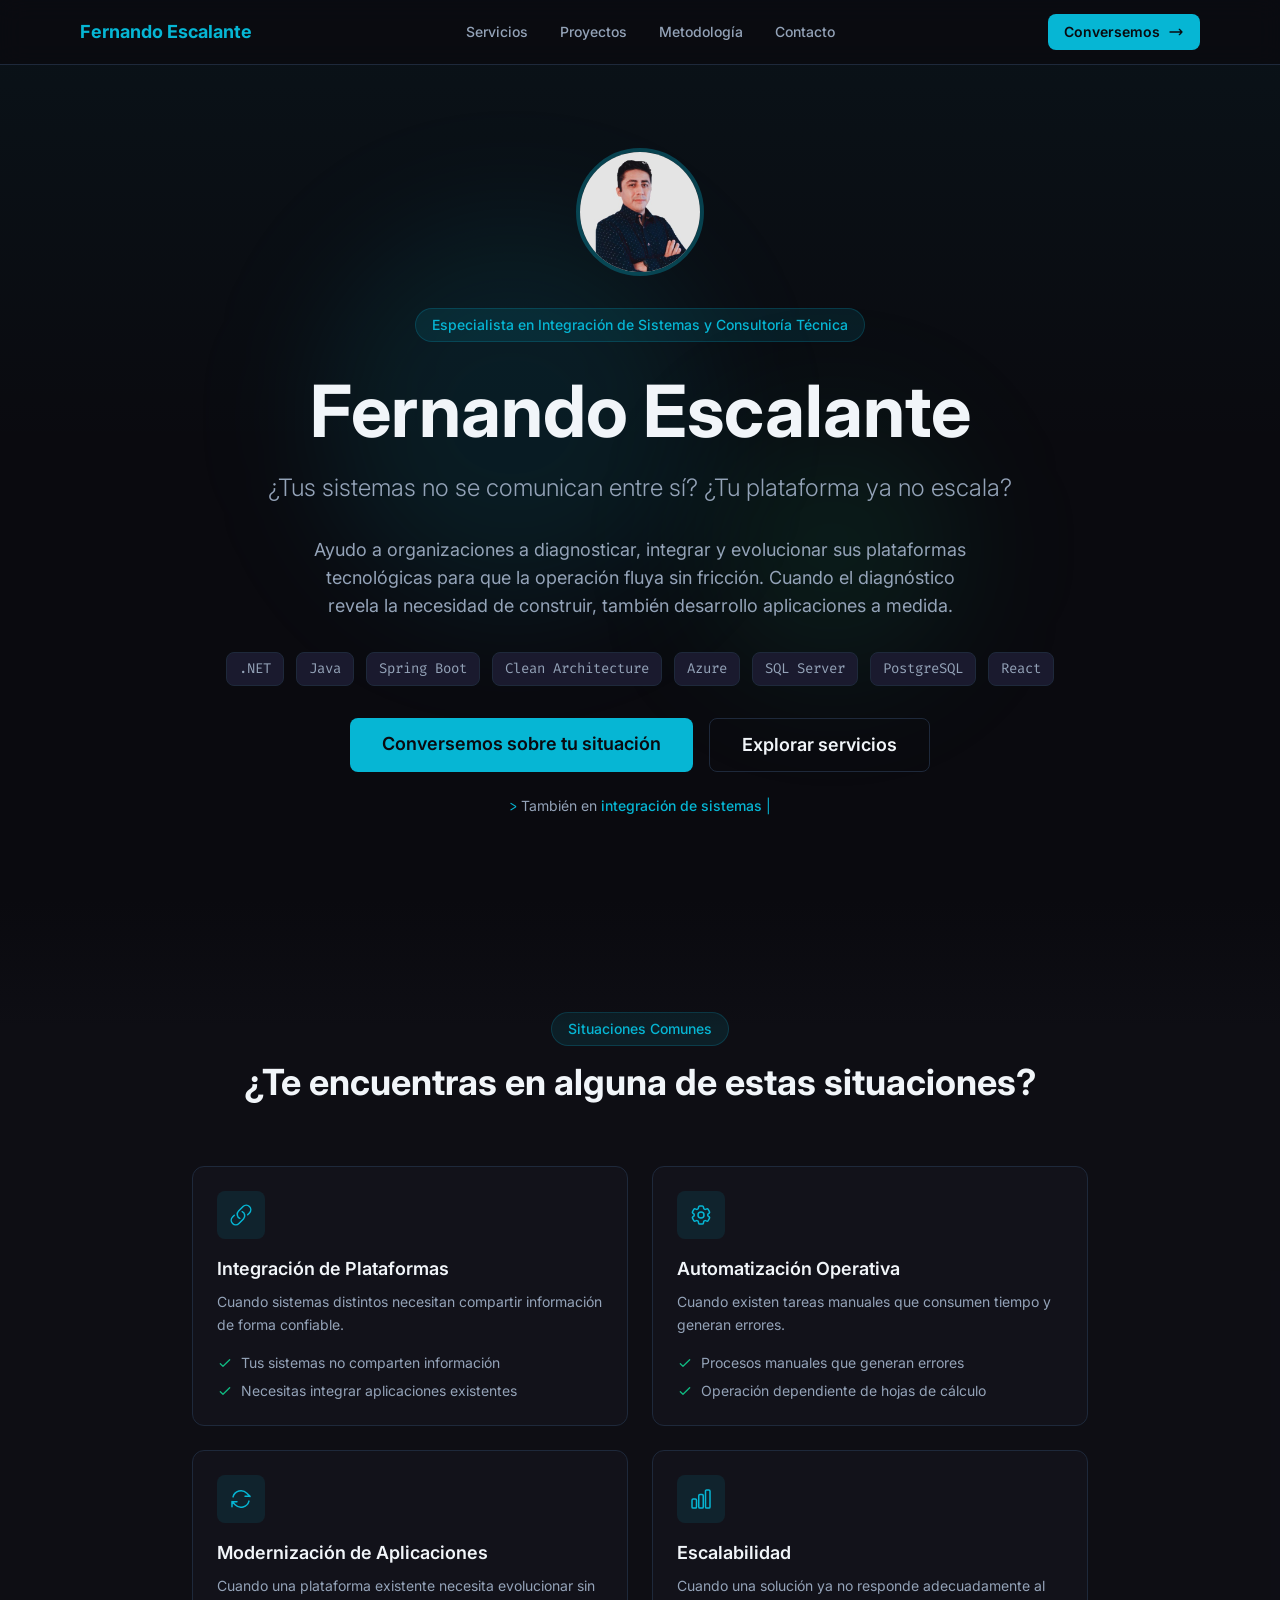
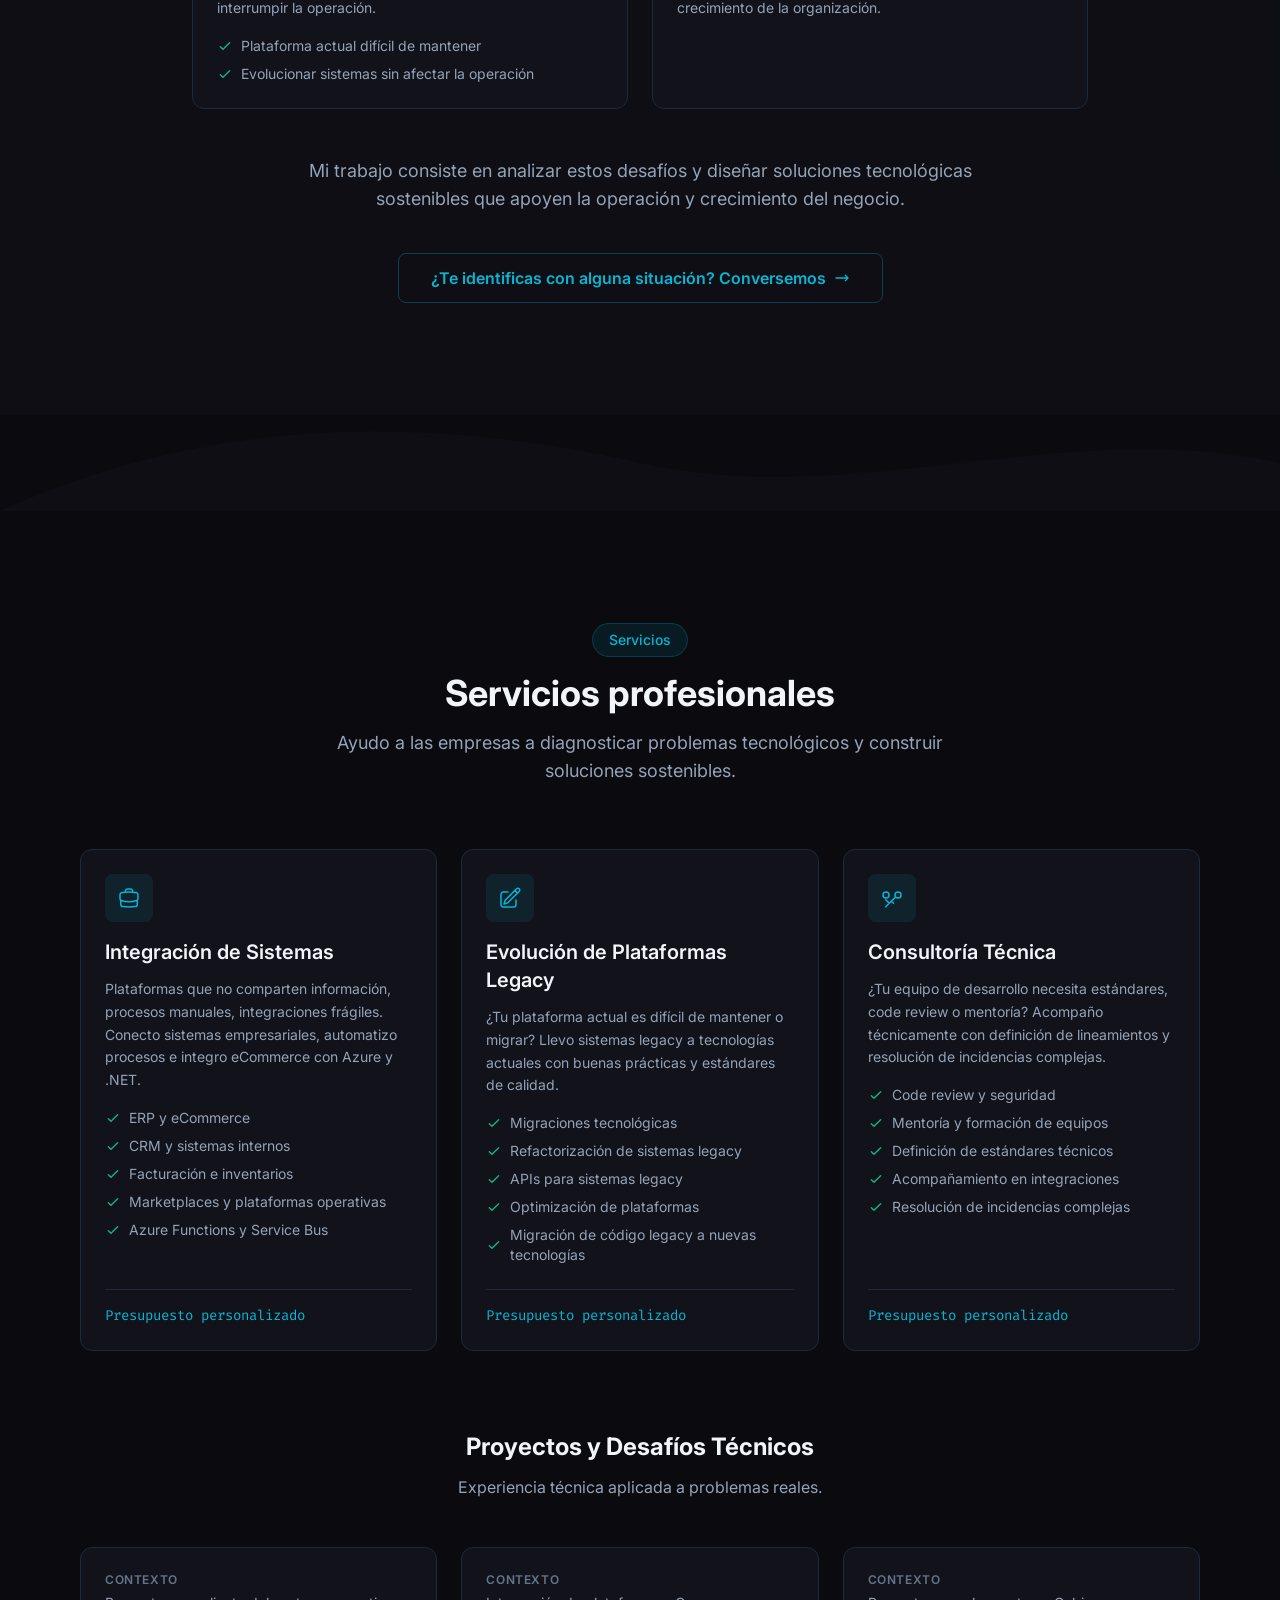
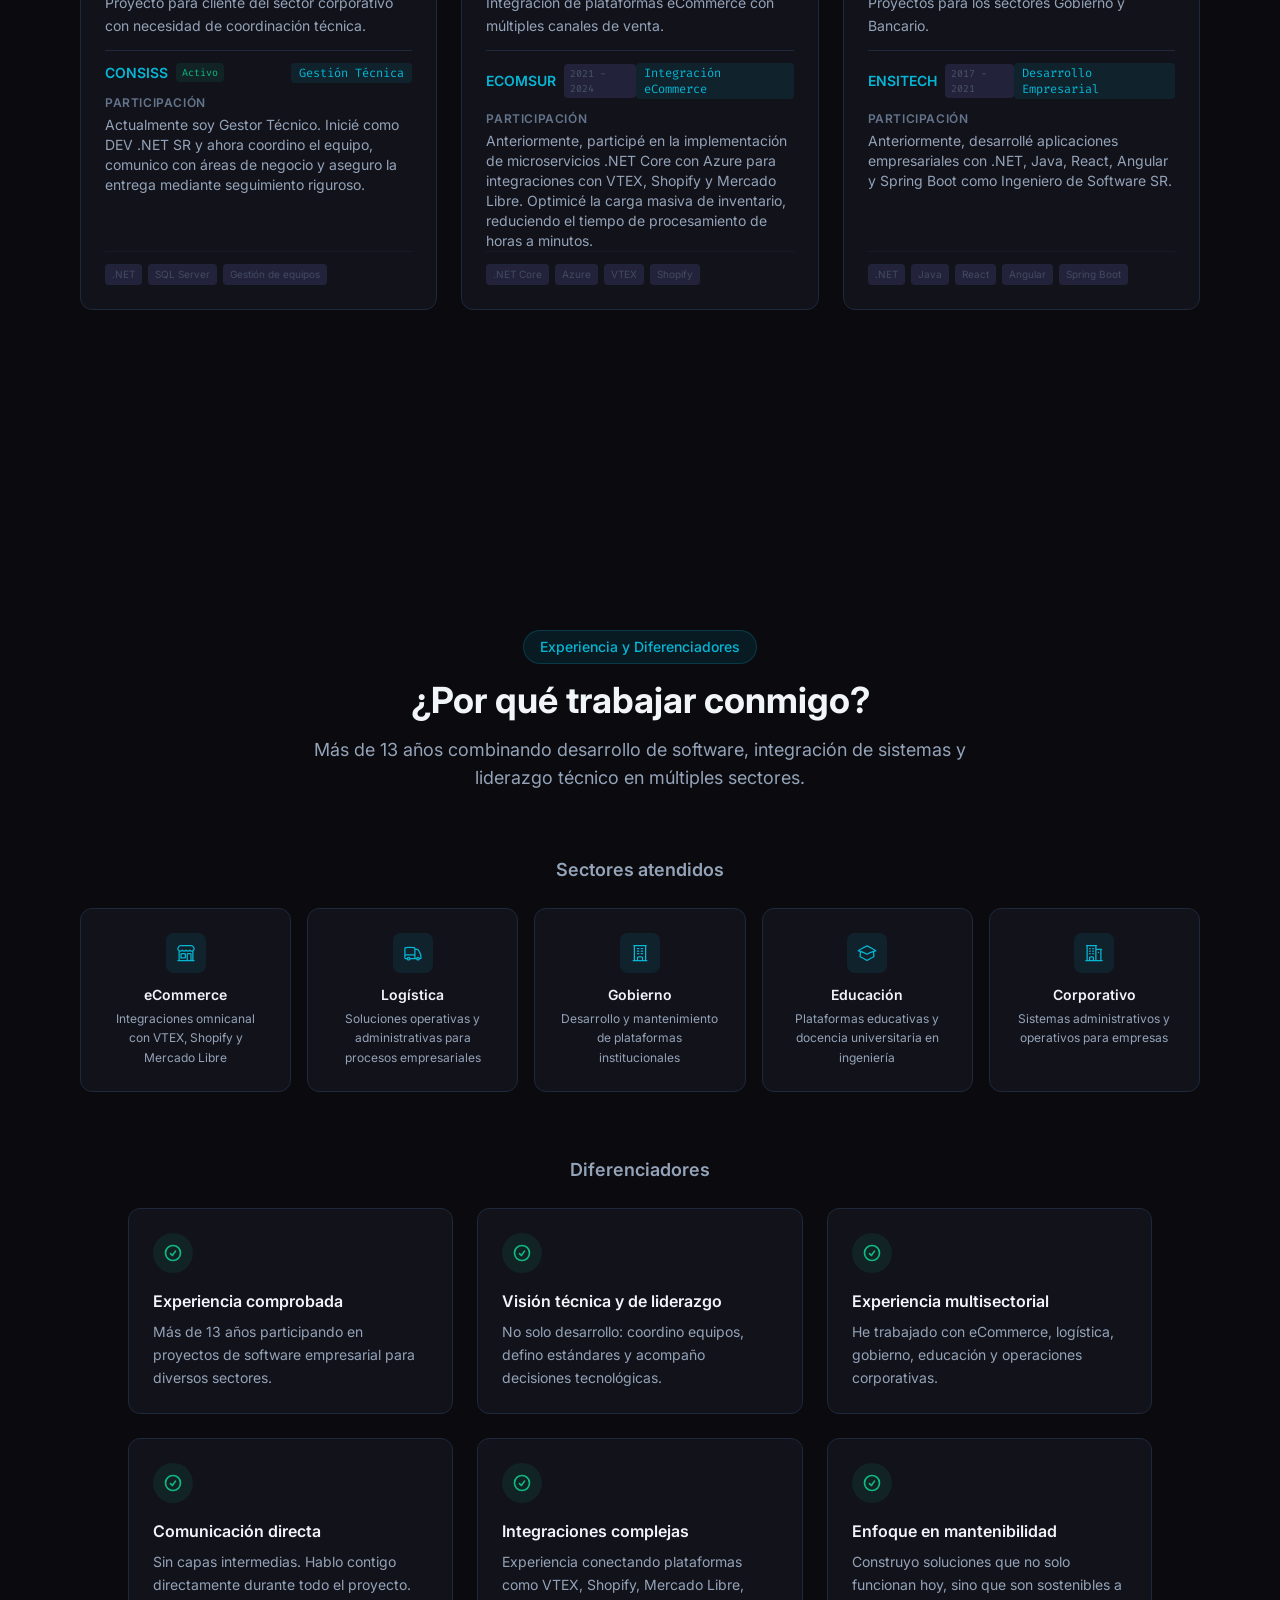
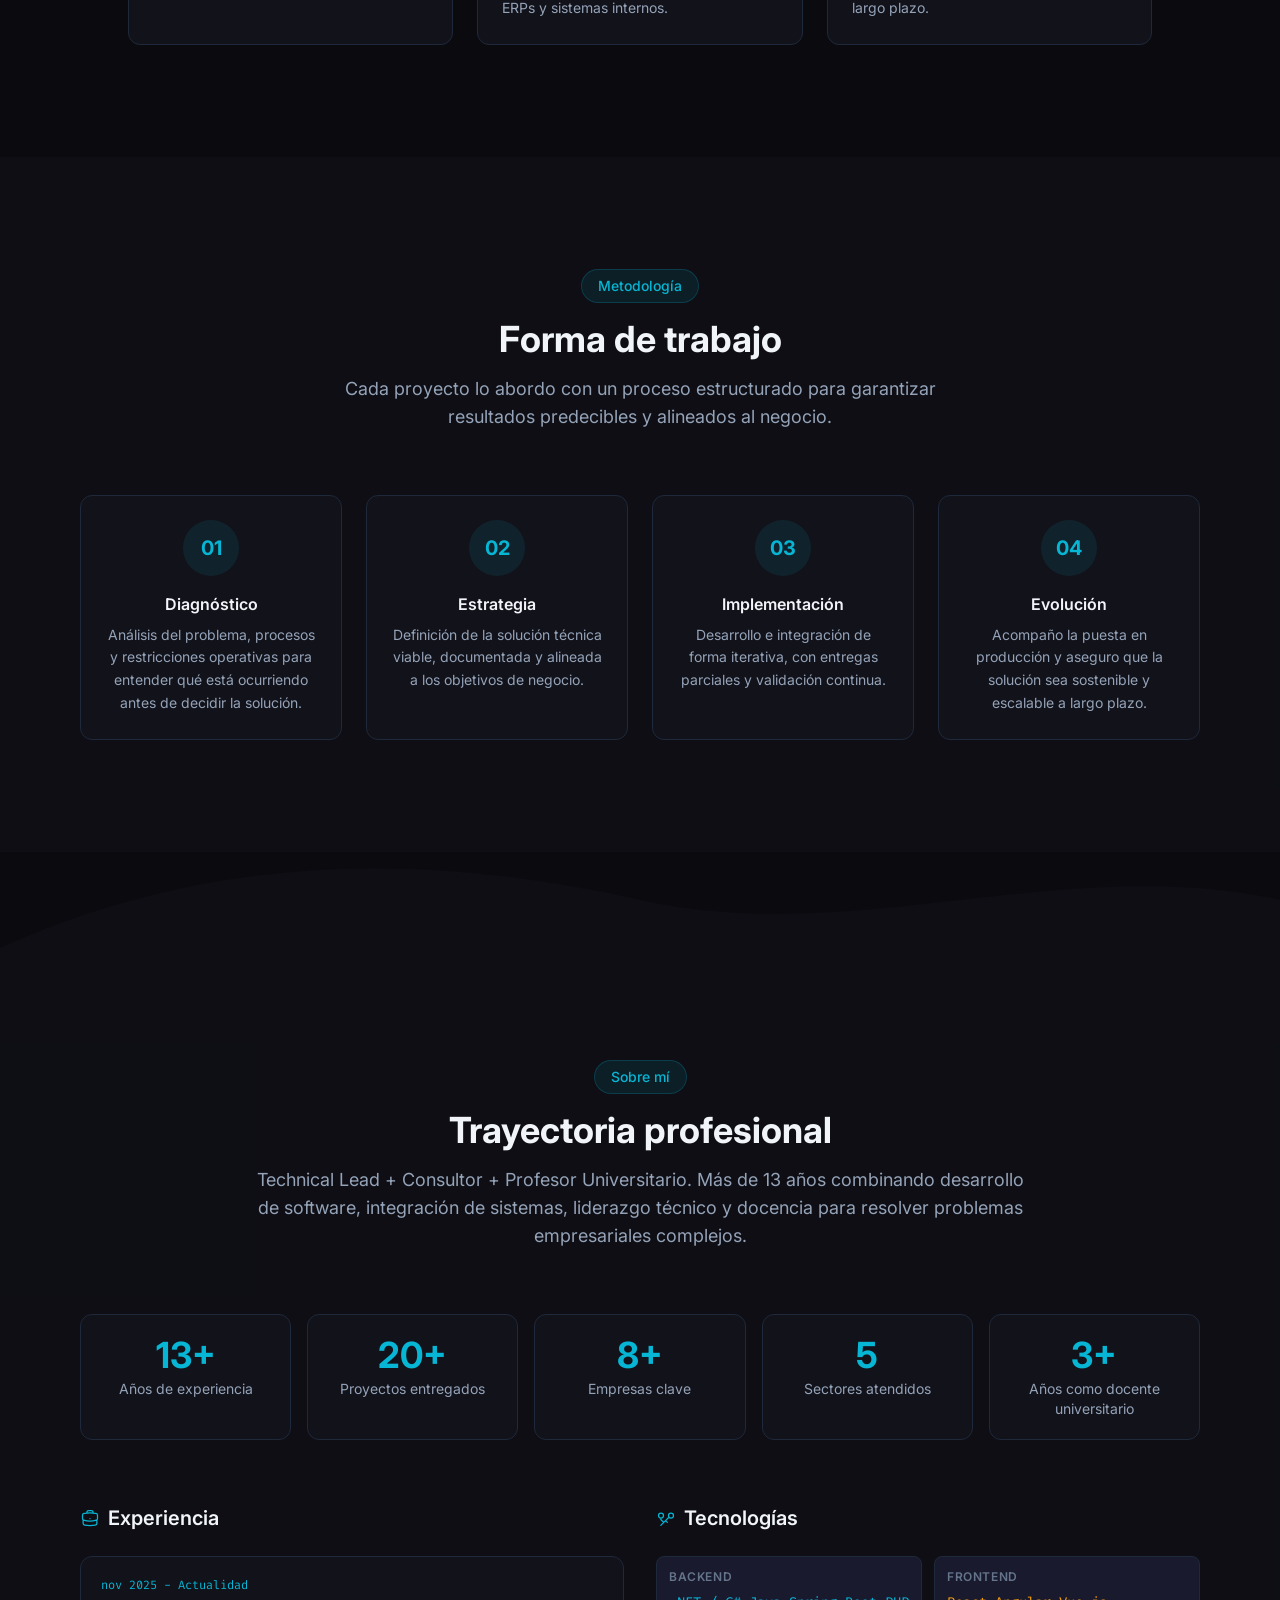
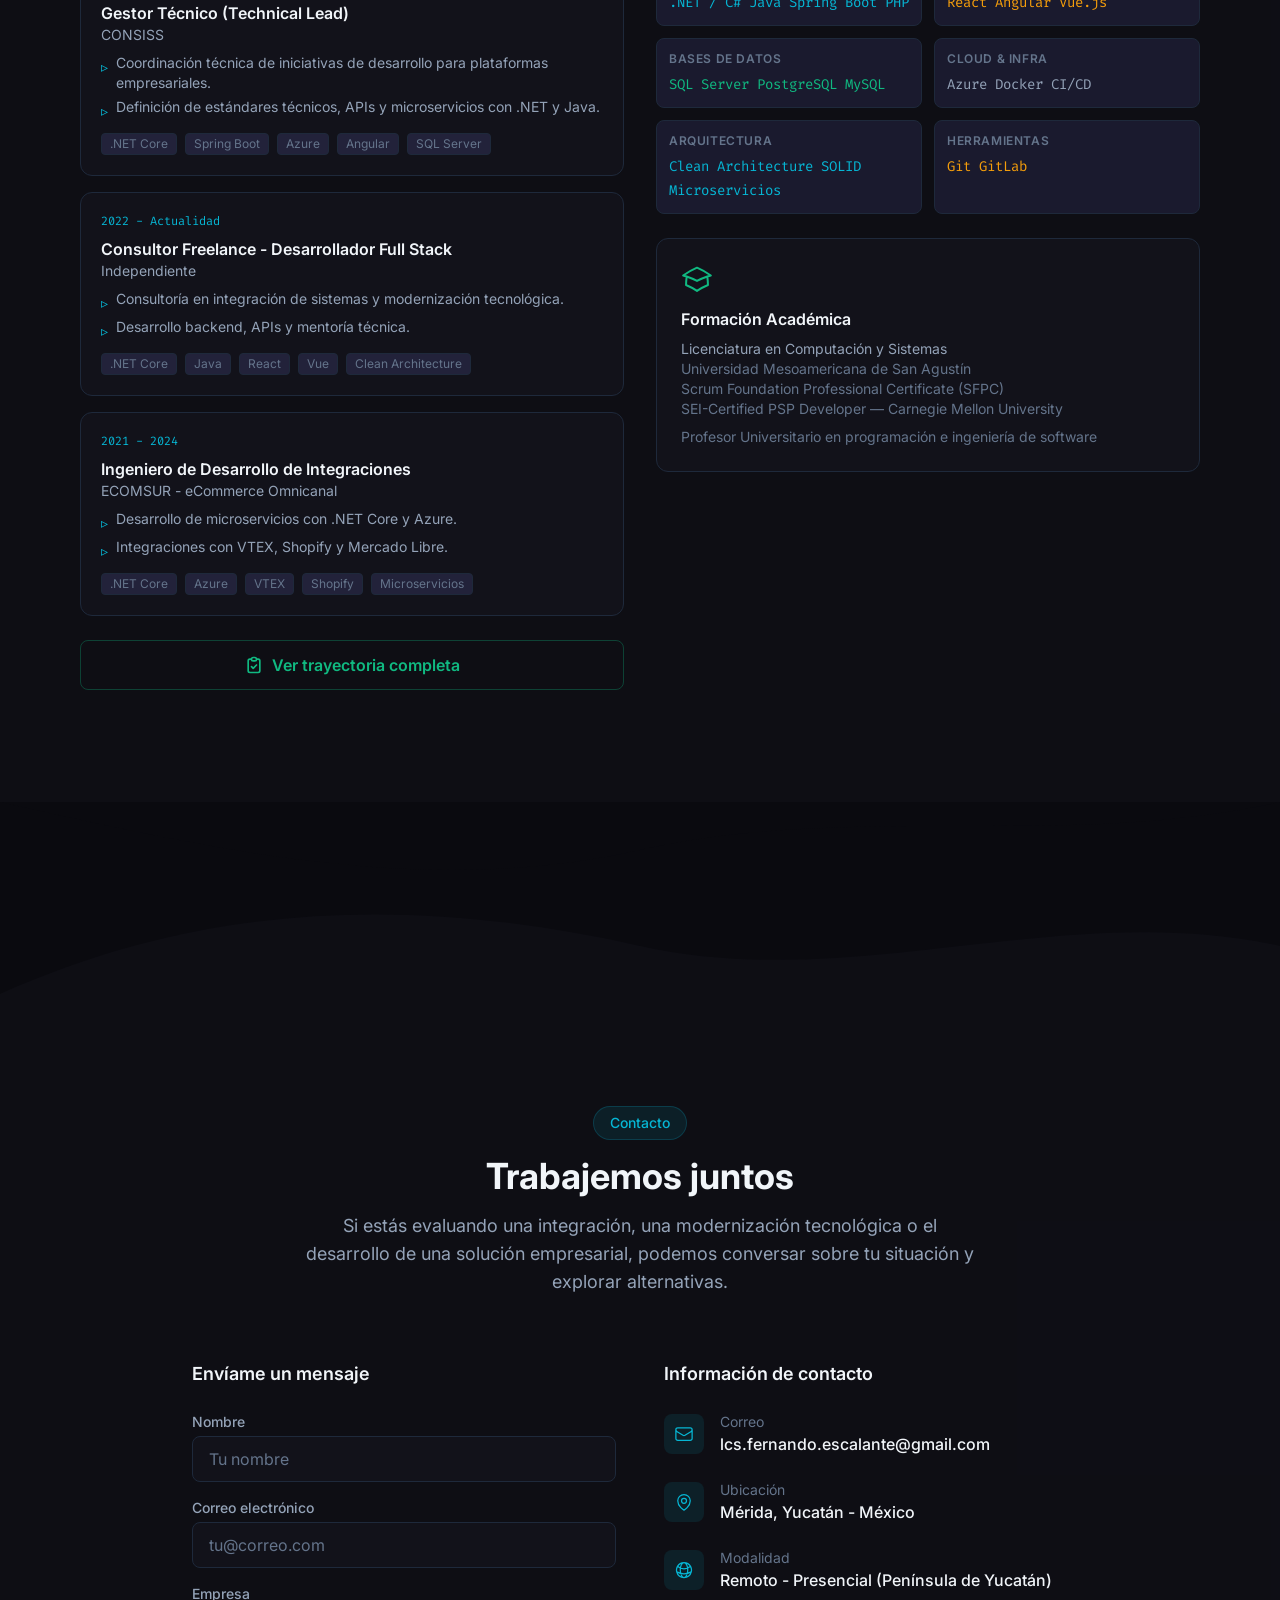
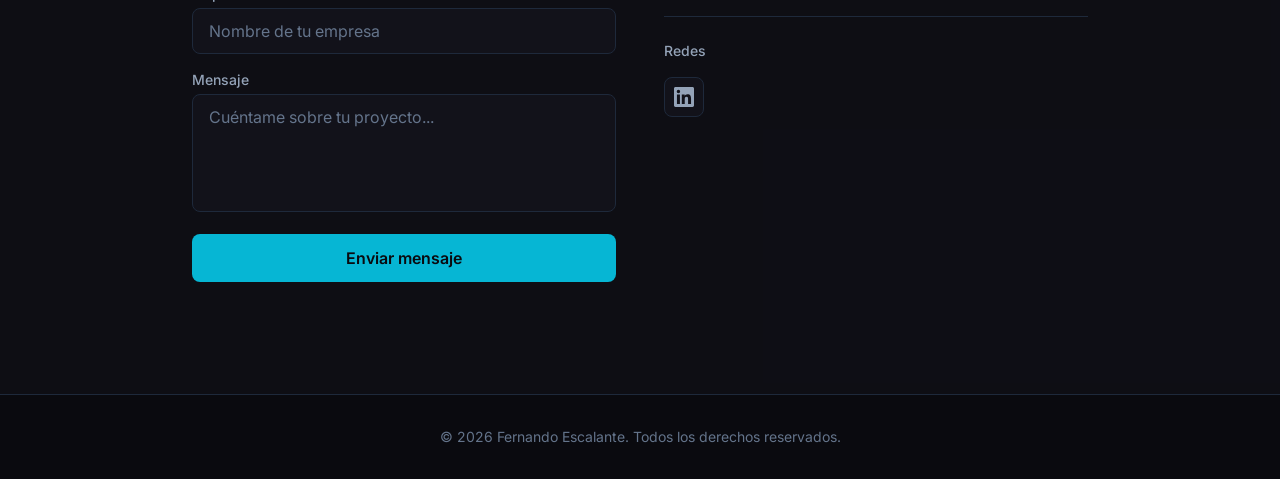
==== commit c793bbb4: "Correcciones generales en el sitio web" ====
--- a/index.html
+++ b/index.html
@@ -22,7 +22,7 @@
         "name": "Universidad Mesoamericana de San Agustín"
       }
     }
-    </script><link rel="stylesheet" href="/_astro/index.q4eldMS5.css"></head> <body class="bg-[#0a0a0f] text-text font-sans antialiased"> <nav class="fixed top-0 left-0 right-0 z-50 bg-[#0a0a0f]/80 backdrop-blur-md border-b border-border"> <div class="max-w-6xl mx-auto px-4 h-16 flex items-center justify-between"> <a href="#" class="font-bold text-lg text-primary hover:text-primary-dark transition-colors">
+    </script><link rel="stylesheet" href="/_astro/index.CAz7doup.css"></head> <body class="bg-[#0a0a0f] text-text font-sans antialiased"> <nav class="fixed top-0 left-0 right-0 z-50 bg-[#0a0a0f]/80 backdrop-blur-md border-b border-border"> <div class="max-w-6xl mx-auto px-4 h-16 flex items-center justify-between"> <a href="#" class="font-bold text-lg text-primary hover:text-primary-dark transition-colors">
 Fernando Escalante
 </a> <ul class="hidden md:flex items-center gap-8 text-sm font-medium text-text-muted"> <li><a href="#servicios" class="hover:text-primary transition-colors">Servicios</a></li> <li><a href="#casos-exito" class="hover:text-primary transition-colors">Proyectos</a></li> <li><a href="#metodologia" class="hover:text-primary transition-colors">Metodología</a></li> <li><a href="#contacto" class="hover:text-primary transition-colors">Contacto</a></li> </ul> <a href="#contacto" class="hidden md:inline-flex items-center gap-2 px-4 py-2 bg-primary text-[#0a0a0f] font-semibold rounded-lg text-sm hover:bg-primary-dark transition-colors">
 Conversemos
@@ -55,17 +55,17 @@
 Evolucionar sistemas sin afectar la operación
 </li> </ul> </div> <div class="group bg-surface border border-border rounded-xl p-6 hover:border-primary/30 hover:bg-surface-light transition-all duration-300 flex flex-col"> <div class="w-12 h-12 rounded-lg bg-primary/10 flex items-center justify-center mb-4 group-hover:bg-primary/20 transition-colors"> <svg class="w-6 h-6 text-primary" fill="none" viewBox="0 0 24 24" stroke="currentColor" stroke-width="1.5"> <path stroke-linecap="round" stroke-linejoin="round" d="M3 13.125C3 12.504 3.504 12 4.125 12h2.25c.621 0 1.125.504 1.125 1.125v6.75C7.5 20.496 6.996 21 6.375 21h-2.25A1.125 1.125 0 013 19.875v-6.75zM9.75 8.625c0-.621.504-1.125 1.125-1.125h2.25c.621 0 1.125.504 1.125 1.125v11.25c0 .621-.504 1.125-1.125 1.125h-2.25a1.125 1.125 0 01-1.125-1.125V8.625zM16.5 4.125c0-.621.504-1.125 1.125-1.125h2.25C20.496 3 21 3.504 21 4.125v15.75c0 .621-.504 1.125-1.125 1.125h-2.25a1.125 1.125 0 01-1.125-1.125V4.125z"></path> </svg> </div> <h3 class="text-lg font-semibold mb-2">Escalabilidad</h3> <p class="text-sm text-text-muted leading-relaxed">Cuando una solución ya no responde adecuadamente al crecimiento de la organización.</p> </div> </div> <p class="text-center text-text-muted text-lg mt-12 max-w-2xl mx-auto">
 Mi trabajo consiste en analizar estos desafíos y diseñar soluciones tecnológicas sostenibles que apoyen la operación y crecimiento del negocio.
-</p> </div> </section> </div> <div class="relative"> <svg class="block w-full h-12 md:h-24 text-surface/50" viewBox="0 0 1440 100" preserveAspectRatio="none" fill="currentColor" aria-hidden="true"> <path d="M0 100C240 0 480 0 720 50C960 100 1200 0 1440 50V100H0Z"></path> </svg> <section id="servicios" class="py-20 md:py-28"> <div class="max-w-6xl mx-auto px-4"> <div class="text-center mb-16"> <p class="inline-block px-4 py-1.5 rounded-full text-sm font-medium bg-primary/10 text-primary border border-primary/20 mb-4">
+</p> <div class="text-center mt-10"> <a href="#contacto" class="inline-flex items-center gap-2 px-8 py-3 border border-primary/30 text-primary font-semibold rounded-lg hover:bg-primary/10 transition-colors">
+¿Te identificas con alguna situación? Conversemos
+<svg class="w-4 h-4" fill="none" viewBox="0 0 24 24" stroke="currentColor" stroke-width="2"> <path stroke-linecap="round" stroke-linejoin="round" d="M17 8l4 4m0 0l-4 4m4-4H3"></path> </svg> </a> </div> </div> </section> </div> <div class="relative"> <svg class="block w-full h-12 md:h-24 text-surface/50" viewBox="0 0 1440 100" preserveAspectRatio="none" fill="currentColor" aria-hidden="true"> <path d="M0 100C240 0 480 0 720 50C960 100 1200 0 1440 50V100H0Z"></path> </svg> <section id="servicios" class="py-20 md:py-28"> <div class="max-w-6xl mx-auto px-4"> <div class="text-center mb-16"> <p class="inline-block px-4 py-1.5 rounded-full text-sm font-medium bg-primary/10 text-primary border border-primary/20 mb-4">
 Servicios
 </p> <h2 class="text-3xl md:text-4xl font-bold mb-4">Servicios profesionales</h2> <p class="text-text-muted max-w-2xl mx-auto text-lg">
 Ayudo a las empresas a diagnosticar problemas tecnológicos y construir soluciones sostenibles.
-</p> </div> <div class="grid md:grid-cols-3 gap-6"> <div class="group bg-surface border border-border rounded-xl p-6 hover:border-primary/30 hover:bg-surface-light transition-all duration-300 flex flex-col"> <div class="w-12 h-12 rounded-lg bg-primary/10 flex items-center justify-center mb-4 group-hover:bg-primary/20 transition-colors"> <svg class="w-6 h-6 text-primary" fill="none" viewBox="0 0 24 24" stroke="currentColor" stroke-width="1.5"> <path stroke-linecap="round" stroke-linejoin="round" d="M20.25 14.15v4.25c0 1.094-.787 2.036-1.872 2.18-2.087.277-4.216.42-6.378.42s-4.291-.143-6.378-.42c-1.085-.144-1.872-1.086-1.872-2.18v-4.25m16.5 0a2.18 2.18 0 00.75-1.661V8.706c0-1.081-.768-2.015-1.837-2.175a48.114 48.114 0 00-3.413-.387m4.5 8.006c-.194.165-.42.295-.673.38A23.978 23.978 0 0112 15.75c-2.648 0-5.195-.429-7.577-1.22a2.016 2.016 0 01-.673-.38m0 0A2.18 2.18 0 013 12.489V8.706c0-1.081.768-2.015 1.837-2.175a48.111 48.111 0 013.413-.387m7.5 0V5.25A2.25 2.25 0 0013.5 3h-3a2.25 2.25 0 00-2.25 2.25v.894m7.5 0a48.667 48.667 0 00-7.5 0"></path> </svg> </div> <h3 class="text-xl font-semibold mb-3">Integración de Sistemas</h3> <p class="text-text-muted mb-4 text-sm leading-relaxed">Conexión de plataformas empresariales, automatización de procesos e integraciones eCommerce con Azure y .NET.</p> <ul class="space-y-2 mb-6"> <li class="flex items-center gap-2 text-sm text-text-muted"> <svg class="w-4 h-4 text-accent shrink-0" fill="none" viewBox="0 0 24 24" stroke="currentColor" stroke-width="2"> <path stroke-linecap="round" stroke-linejoin="round" d="M5 13l4 4L19 7"></path> </svg> ERP y eCommerce </li><li class="flex items-center gap-2 text-sm text-text-muted"> <svg class="w-4 h-4 text-accent shrink-0" fill="none" viewBox="0 0 24 24" stroke="currentColor" stroke-width="2"> <path stroke-linecap="round" stroke-linejoin="round" d="M5 13l4 4L19 7"></path> </svg> CRM y sistemas internos </li><li class="flex items-center gap-2 text-sm text-text-muted"> <svg class="w-4 h-4 text-accent shrink-0" fill="none" viewBox="0 0 24 24" stroke="currentColor" stroke-width="2"> <path stroke-linecap="round" stroke-linejoin="round" d="M5 13l4 4L19 7"></path> </svg> Facturación e inventarios </li><li class="flex items-center gap-2 text-sm text-text-muted"> <svg class="w-4 h-4 text-accent shrink-0" fill="none" viewBox="0 0 24 24" stroke="currentColor" stroke-width="2"> <path stroke-linecap="round" stroke-linejoin="round" d="M5 13l4 4L19 7"></path> </svg> Marketplaces y plataformas operativas </li><li class="flex items-center gap-2 text-sm text-text-muted"> <svg class="w-4 h-4 text-accent shrink-0" fill="none" viewBox="0 0 24 24" stroke="currentColor" stroke-width="2"> <path stroke-linecap="round" stroke-linejoin="round" d="M5 13l4 4L19 7"></path> </svg> Azure Functions y Service Bus </li> </ul> <p class="text-sm font-mono text-primary border-t border-border pt-4 mt-auto">Presupuesto personalizado</p> </div><div class="group bg-surface border border-border rounded-xl p-6 hover:border-primary/30 hover:bg-surface-light transition-all duration-300 flex flex-col"> <div class="w-12 h-12 rounded-lg bg-primary/10 flex items-center justify-center mb-4 group-hover:bg-primary/20 transition-colors"> <svg class="w-6 h-6 text-primary" fill="none" viewBox="0 0 24 24" stroke="currentColor" stroke-width="1.5"> <path stroke-linecap="round" stroke-linejoin="round" d="M16.862 4.487l1.687-1.688a1.875 1.875 0 112.652 2.652L10.582 16.07a4.5 4.5 0 01-1.897 1.13L6 18l.8-2.685a4.5 4.5 0 011.13-1.897l8.932-8.931zm0 0L19.5 7.125M18 14v4.75A2.25 2.25 0 0115.75 21H5.25A2.25 2.25 0 013 18.75V8.25A2.25 2.25 0 015.25 6H10"></path> </svg> </div> <h3 class="text-xl font-semibold mb-3">Evolución de Plataformas Legacy</h3> <p class="text-text-muted mb-4 text-sm leading-relaxed">Migración de sistemas legacy a tecnologías actuales aplicando buenas prácticas y estándares de calidad.</p> <ul class="space-y-2 mb-6"> <li class="flex items-center gap-2 text-sm text-text-muted"> <svg class="w-4 h-4 text-accent shrink-0" fill="none" viewBox="0 0 24 24" stroke="currentColor" stroke-width="2"> <path stroke-linecap="round" stroke-linejoin="round" d="M5 13l4 4L19 7"></path> </svg> Migraciones tecnológicas </li><li class="flex items-center gap-2 text-sm text-text-muted"> <svg class="w-4 h-4 text-accent shrink-0" fill="none" viewBox="0 0 24 24" stroke="currentColor" stroke-width="2"> <path stroke-linecap="round" stroke-linejoin="round" d="M5 13l4 4L19 7"></path> </svg> Refactorización de sistemas legacy </li><li class="flex items-center gap-2 text-sm text-text-muted"> <svg class="w-4 h-4 text-accent shrink-0" fill="none" viewBox="0 0 24 24" stroke="currentColor" stroke-width="2"> <path stroke-linecap="round" stroke-linejoin="round" d="M5 13l4 4L19 7"></path> </svg> APIs para sistemas legacy </li><li class="flex items-center gap-2 text-sm text-text-muted"> <svg class="w-4 h-4 text-accent shrink-0" fill="none" viewBox="0 0 24 24" stroke="currentColor" stroke-width="2"> <path stroke-linecap="round" stroke-linejoin="round" d="M5 13l4 4L19 7"></path> </svg> Optimización de plataformas </li><li class="flex items-center gap-2 text-sm text-text-muted"> <svg class="w-4 h-4 text-accent shrink-0" fill="none" viewBox="0 0 24 24" stroke="currentColor" stroke-width="2"> <path stroke-linecap="round" stroke-linejoin="round" d="M5 13l4 4L19 7"></path> </svg> Migración de código legacy a nuevas tecnologías </li> </ul> <p class="text-sm font-mono text-primary border-t border-border pt-4 mt-auto">Presupuesto personalizado</p> </div><div class="group bg-surface border border-border rounded-xl p-6 hover:border-primary/30 hover:bg-surface-light transition-all duration-300 flex flex-col"> <div class="w-12 h-12 rounded-lg bg-primary/10 flex items-center justify-center mb-4 group-hover:bg-primary/20 transition-colors"> <svg class="w-6 h-6 text-primary" fill="none" viewBox="0 0 24 24" stroke="currentColor" stroke-width="1.5"> <path stroke-linecap="round" stroke-linejoin="round" d="M11.42 15.17l-2.12 2.12m0 0l-3.54 3.54m3.54-3.54l-3.54-3.54m3.54 3.54l2.12-2.12m0 0l3.54-3.54m-3.54 3.54l2.12 2.12M9 9a3 3 0 11-6 0 3 3 0 016 0zm12 0a3 3 0 11-6 0 3 3 0 016 0z"></path> </svg> </div> <h3 class="text-xl font-semibold mb-3">Consultoría Técnica</h3> <p class="text-text-muted mb-4 text-sm leading-relaxed">Acompañamiento técnico para equipos de desarrollo, revisión de código y definición de estándares de calidad.</p> <ul class="space-y-2 mb-6"> <li class="flex items-center gap-2 text-sm text-text-muted"> <svg class="w-4 h-4 text-accent shrink-0" fill="none" viewBox="0 0 24 24" stroke="currentColor" stroke-width="2"> <path stroke-linecap="round" stroke-linejoin="round" d="M5 13l4 4L19 7"></path> </svg> Code review y seguridad </li><li class="flex items-center gap-2 text-sm text-text-muted"> <svg class="w-4 h-4 text-accent shrink-0" fill="none" viewBox="0 0 24 24" stroke="currentColor" stroke-width="2"> <path stroke-linecap="round" stroke-linejoin="round" d="M5 13l4 4L19 7"></path> </svg> Mentoría y formación de equipos </li><li class="flex items-center gap-2 text-sm text-text-muted"> <svg class="w-4 h-4 text-accent shrink-0" fill="none" viewBox="0 0 24 24" stroke="currentColor" stroke-width="2"> <path stroke-linecap="round" stroke-linejoin="round" d="M5 13l4 4L19 7"></path> </svg> Definición de estándares técnicos </li><li class="flex items-center gap-2 text-sm text-text-muted"> <svg class="w-4 h-4 text-accent shrink-0" fill="none" viewBox="0 0 24 24" stroke="currentColor" stroke-width="2"> <path stroke-linecap="round" stroke-linejoin="round" d="M5 13l4 4L19 7"></path> </svg> Acompañamiento en integraciones </li><li class="flex items-center gap-2 text-sm text-text-muted"> <svg class="w-4 h-4 text-accent shrink-0" fill="none" viewBox="0 0 24 24" stroke="currentColor" stroke-width="2"> <path stroke-linecap="round" stroke-linejoin="round" d="M5 13l4 4L19 7"></path> </svg> Resolución de incidencias complejas </li> </ul> <p class="text-sm font-mono text-primary border-t border-border pt-4 mt-auto">Presupuesto personalizado</p> </div> </div> <div id="casos-exito" class="mt-20"> <div class="text-center mb-12"> <h3 class="text-2xl font-bold mb-3">Proyectos y Desafíos Técnicos</h3> <p class="text-text-muted">Experiencia técnica aplicada a problemas reales.</p> </div> <div class="grid md:grid-cols-3 gap-6"> <div class="bg-surface border border-border rounded-xl p-6 hover:border-primary/30 transition-all group"> <div class="flex items-center justify-between mb-4"> <span class="text-lg font-bold text-primary">CONSISS</span> <span class="text-xs px-2 py-0.5 rounded bg-primary/10 text-primary font-mono">Gestión Técnica</span> </div> <div class="space-y-3"> <div> <p class="text-xs font-semibold text-text-dim uppercase tracking-wider mb-1">Contexto</p> <p class="text-sm text-text-muted">Proyecto para cliente del sector corporativo con necesidad de coordinación técnica.</p> </div> <div> <p class="text-xs font-semibold text-text-dim uppercase tracking-wider mb-1">Participación</p> <p class="text-sm text-text-muted">Actualmente soy Gestor Técnico. Inicié como DEV .NET SR y ahora coordino el equipo, comunico con áreas de negocio y aseguro la entrega mediante seguimiento riguroso.</p> </div> </div> <div class="flex flex-wrap gap-2 mt-4 pt-4 border-t border-border"> <span class="text-xs px-2 py-0.5 rounded bg-surface-lighter border border-border text-text-dim">.NET</span><span class="text-xs px-2 py-0.5 rounded bg-surface-lighter border border-border text-text-dim">SQL Server</span><span class="text-xs px-2 py-0.5 rounded bg-surface-lighter border border-border text-text-dim">Gestión de equipos</span> </div> </div><div class="bg-surface border border-border rounded-xl p-6 hover:border-primary/30 transition-all group"> <div class="flex items-center justify-between mb-4"> <span class="text-lg font-bold text-primary">ECOMSUR</span> <span class="text-xs px-2 py-0.5 rounded bg-primary/10 text-primary font-mono">Integración eCommerce</span> </div> <div class="space-y-3"> <div> <p class="text-xs font-semibold text-text-dim uppercase tracking-wider mb-1">Contexto</p> <p class="text-sm text-text-muted">Integración de plataformas eCommerce con múltiples canales de venta.</p> </div> <div> <p class="text-xs font-semibold text-text-dim uppercase tracking-wider mb-1">Participación</p> <p class="text-sm text-text-muted">Anteriormente, participé en la implementación de microservicios .NET Core con Azure para integraciones con VTEX, Shopify y Mercado Libre. Optimicé la carga masiva de inventario, reduciendo el tiempo de procesamiento de horas a minutos.</p> </div> </div> <div class="flex flex-wrap gap-2 mt-4 pt-4 border-t border-border"> <span class="text-xs px-2 py-0.5 rounded bg-surface-lighter border border-border text-text-dim">.NET Core</span><span class="text-xs px-2 py-0.5 rounded bg-surface-lighter border border-border text-text-dim">Azure</span><span class="text-xs px-2 py-0.5 rounded bg-surface-lighter border border-border text-text-dim">VTEX</span><span class="text-xs px-2 py-0.5 rounded bg-surface-lighter border border-border text-text-dim">Shopify</span> </div> </div><div class="bg-surface border border-border rounded-xl p-6 hover:border-primary/30 transition-all group"> <div class="flex items-center justify-between mb-4"> <span class="text-lg font-bold text-primary">ENSITECH</span> <span class="text-xs px-2 py-0.5 rounded bg-primary/10 text-primary font-mono">Desarrollo Empresarial</span> </div> <div class="space-y-3"> <div> <p class="text-xs font-semibold text-text-dim uppercase tracking-wider mb-1">Contexto</p> <p class="text-sm text-text-muted">Proyectos para los sectores Gobierno y Bancario.</p> </div> <div> <p class="text-xs font-semibold text-text-dim uppercase tracking-wider mb-1">Participación</p> <p class="text-sm text-text-muted">Anteriormente, desarrollé aplicaciones empresariales con .NET, Java, React, Angular y Spring Boot como Ingeniero de Software SR.</p> </div> </div> <div class="flex flex-wrap gap-2 mt-4 pt-4 border-t border-border"> <span class="text-xs px-2 py-0.5 rounded bg-surface-lighter border border-border text-text-dim">.NET</span><span class="text-xs px-2 py-0.5 rounded bg-surface-lighter border border-border text-text-dim">Java</span><span class="text-xs px-2 py-0.5 rounded bg-surface-lighter border border-border text-text-dim">React</span><span class="text-xs px-2 py-0.5 rounded bg-surface-lighter border border-border text-text-dim">Angular</span><span class="text-xs px-2 py-0.5 rounded bg-surface-lighter border border-border text-text-dim">Spring Boot</span> </div> </div> </div> </div> </div> </section> <svg class="block w-full h-12 md:h-24 text-[#0a0a0f]" viewBox="0 0 1440 100" preserveAspectRatio="none" fill="currentColor" aria-hidden="true"> <path d="M0 0C240 50 480 100 720 50C960 0 1200 50 1440 0V0H0Z"></path> </svg> </div> <section id="sectores" class="py-20 md:py-28 bg-surface/50"> <div class="max-w-6xl mx-auto px-4"> <div class="text-center mb-16"> <p class="inline-block px-4 py-1.5 rounded-full text-sm font-medium bg-primary/10 text-primary border border-primary/20 mb-4">
-Experiencia
-</p> <h2 class="text-3xl md:text-4xl font-bold mb-4">Sectores de experiencia</h2> <p class="text-text-muted max-w-2xl mx-auto text-lg">
-He participado en proyectos para diversos sectores, entendiendo sus necesidades particulares y entregando soluciones que se adaptan a cada contexto.
-</p> </div> <div class="grid md:grid-cols-3 lg:grid-cols-5 gap-4"> <div class="group bg-surface border border-border rounded-xl p-6 text-center hover:border-primary/30 hover:bg-surface-light transition-all"> <div class="w-12 h-12 rounded-lg bg-primary/10 flex items-center justify-center mx-auto mb-4 group-hover:bg-primary/20 transition-colors"> <svg class="w-6 h-6 text-primary" fill="none" viewBox="0 0 24 24" stroke="currentColor" stroke-width="1.5"> <path stroke-linecap="round" stroke-linejoin="round" d="M13.5 21v-7.5a.75.75 0 01.75-.75h3a.75.75 0 01.75.75V21m-4.5 0H2.36m11.14 0H18m0 0h3.64m-1.39 0V9.349m-16.5 11.65V9.35m0 0a3.001 3.001 0 003.75-.615A2.993 2.993 0 009.75 9.75c.896 0 1.7-.393 2.25-1.016a2.993 2.993 0 002.25 1.016c.896 0 1.7-.393 2.25-1.016a3.001 3.001 0 003.75.614m-16.5 0a3.004 3.004 0 01-.621-4.72L4.318 3.44A1.5 1.5 0 015.378 3h13.243a1.5 1.5 0 011.06.44l1.19 1.189a3 3 0 01-.621 4.72m-13.5 8.65h3.75a.75.75 0 00.75-.75V13.5a.75.75 0 00-.75-.75H6.75a.75.75 0 00-.75.75v3.75c0 .415.336.75.75.75z"></path> </svg> </div> <h3 class="font-semibold mb-1">eCommerce</h3> <p class="text-xs text-text-muted leading-relaxed">Integraciones omnicanal con VTEX, Shopify y Mercado Libre</p> </div><div class="group bg-surface border border-border rounded-xl p-6 text-center hover:border-primary/30 hover:bg-surface-light transition-all"> <div class="w-12 h-12 rounded-lg bg-primary/10 flex items-center justify-center mx-auto mb-4 group-hover:bg-primary/20 transition-colors"> <svg class="w-6 h-6 text-primary" fill="none" viewBox="0 0 24 24" stroke="currentColor" stroke-width="1.5"> <path stroke-linecap="round" stroke-linejoin="round" d="M8.25 18.75a1.5 1.5 0 01-3 0m3 0a1.5 1.5 0 00-3 0m3 0h6m-9 0H3.375a1.125 1.125 0 01-1.125-1.125V14.25m17.25 4.5a1.5 1.5 0 01-3 0m3 0a1.5 1.5 0 00-3 0m3 0h1.125c.621 0 1.129-.504 1.09-1.124a17.902 17.902 0 00-3.213-9.193 2.056 2.056 0 00-1.58-.86H14.25M16.5 18.75h-2.25m0-11.177v-.958c0-.568-.422-1.048-.987-1.106a48.554 48.554 0 00-10.026 0 1.106 1.106 0 00-.987 1.106v7.635m12-6.677v6.677m0 4.5v-4.5m0 0h-12"></path> </svg> </div> <h3 class="font-semibold mb-1">Logística</h3> <p class="text-xs text-text-muted leading-relaxed">Soluciones operativas y administrativas para procesos empresariales</p> </div><div class="group bg-surface border border-border rounded-xl p-6 text-center hover:border-primary/30 hover:bg-surface-light transition-all"> <div class="w-12 h-12 rounded-lg bg-primary/10 flex items-center justify-center mx-auto mb-4 group-hover:bg-primary/20 transition-colors"> <svg class="w-6 h-6 text-primary" fill="none" viewBox="0 0 24 24" stroke="currentColor" stroke-width="1.5"> <path stroke-linecap="round" stroke-linejoin="round" d="M3.75 21h16.5M4.5 3h15M5.25 3v18m13.5-18v18M9 6.75h1.5m-1.5 3h1.5m-1.5 3h1.5m3-6H15m-1.5 3H15m-1.5 3H15M9 21v-3.375c0-.621.504-1.125 1.125-1.125h3.75c.621 0 1.125.504 1.125 1.125V21"></path> </svg> </div> <h3 class="font-semibold mb-1">Gobierno</h3> <p class="text-xs text-text-muted leading-relaxed">Desarrollo y mantenimiento de plataformas institucionales</p> </div><div class="group bg-surface border border-border rounded-xl p-6 text-center hover:border-primary/30 hover:bg-surface-light transition-all"> <div class="w-12 h-12 rounded-lg bg-primary/10 flex items-center justify-center mx-auto mb-4 group-hover:bg-primary/20 transition-colors"> <svg class="w-6 h-6 text-primary" fill="none" viewBox="0 0 24 24" stroke="currentColor" stroke-width="1.5"> <path stroke-linecap="round" stroke-linejoin="round" d="M4.26 10.147a60.438 60.438 0 0 0-.491 6.347A48.62 48.62 0 0 1 12 20.904a48.62 48.62 0 0 1 8.232-4.41 60.46 60.46 0 0 0-.491-6.347m-15.482 0a50.636 50.636 0 0 0-2.658-.813A59.906 59.906 0 0 1 12 3.493a59.903 59.903 0 0 1 10.399 5.84c-.896.248-1.783.52-2.658.814m-15.482 0A50.717 50.717 0 0 1 12 13.489a50.702 50.702 0 0 1 7.74-3.342"></path> </svg> </div> <h3 class="font-semibold mb-1">Educación</h3> <p class="text-xs text-text-muted leading-relaxed">Plataformas educativas y docencia universitaria en ingeniería</p> </div><div class="group bg-surface border border-border rounded-xl p-6 text-center hover:border-primary/30 hover:bg-surface-light transition-all"> <div class="w-12 h-12 rounded-lg bg-primary/10 flex items-center justify-center mx-auto mb-4 group-hover:bg-primary/20 transition-colors"> <svg class="w-6 h-6 text-primary" fill="none" viewBox="0 0 24 24" stroke="currentColor" stroke-width="1.5"> <path stroke-linecap="round" stroke-linejoin="round" d="M2.25 21h19.5m-18-18v18m10.5-18v18m6-13.5V21M6.75 6.75h.75m-.75 3h.75m-.75 3h.75m3-6h.75m-.75 3h.75m-.75 3h.75M6.75 21v-3.375c0-.621.504-1.125 1.125-1.125h2.25c.621 0 1.125.504 1.125 1.125V21M3 3h12m-.75 4.5H21m-3.75 3.75h.008v.008h-.008v-.008z"></path> </svg> </div> <h3 class="font-semibold mb-1">Corporativo</h3> <p class="text-xs text-text-muted leading-relaxed">Sistemas administrativos y operativos para empresas</p> </div> </div> </div> </section> <svg class="block w-full h-12 md:h-24 text-[#0a0a0f]" viewBox="0 0 1440 100" preserveAspectRatio="none" fill="currentColor" aria-hidden="true"> <path d="M0 0C240 50 480 100 720 50C960 0 1200 50 1440 0V0H0Z"></path> </svg> <section id="por-que" class="py-20 md:py-28"> <div class="max-w-6xl mx-auto px-4"> <div class="text-center mb-16"> <p class="inline-block px-4 py-1.5 rounded-full text-sm font-medium bg-primary/10 text-primary border border-primary/20 mb-4">
-Diferenciadores
-</p> <h2 class="text-3xl md:text-4xl font-bold mb-4">¿Por qué trabajar conmigo?</h2> </div> <div class="grid md:grid-cols-2 lg:grid-cols-3 gap-6 max-w-5xl mx-auto"> <div class="bg-surface border border-border rounded-xl p-6 hover:border-primary/30 hover:bg-surface-light transition-all group"> <div class="w-10 h-10 rounded-full bg-accent/10 flex items-center justify-center mb-4 group-hover:bg-accent/20 transition-colors"> <svg class="w-5 h-5 text-accent" fill="none" viewBox="0 0 24 24" stroke="currentColor" stroke-width="2"> <path stroke-linecap="round" stroke-linejoin="round" d="M9 12.75L11.25 15 15 9.75M21 12a9 9 0 11-18 0 9 9 0 0118 0z"></path> </svg> </div> <h3 class="font-semibold mb-2">Experiencia comprobada</h3> <p class="text-sm text-text-muted leading-relaxed">Más de 13 años participando en proyectos de software empresarial para diversos sectores.</p> </div><div class="bg-surface border border-border rounded-xl p-6 hover:border-primary/30 hover:bg-surface-light transition-all group"> <div class="w-10 h-10 rounded-full bg-accent/10 flex items-center justify-center mb-4 group-hover:bg-accent/20 transition-colors"> <svg class="w-5 h-5 text-accent" fill="none" viewBox="0 0 24 24" stroke="currentColor" stroke-width="2"> <path stroke-linecap="round" stroke-linejoin="round" d="M9 12.75L11.25 15 15 9.75M21 12a9 9 0 11-18 0 9 9 0 0118 0z"></path> </svg> </div> <h3 class="font-semibold mb-2">Visión técnica y de liderazgo</h3> <p class="text-sm text-text-muted leading-relaxed">No solo desarrollo: coordino equipos, defino estándares y acompaño decisiones tecnológicas.</p> </div><div class="bg-surface border border-border rounded-xl p-6 hover:border-primary/30 hover:bg-surface-light transition-all group"> <div class="w-10 h-10 rounded-full bg-accent/10 flex items-center justify-center mb-4 group-hover:bg-accent/20 transition-colors"> <svg class="w-5 h-5 text-accent" fill="none" viewBox="0 0 24 24" stroke="currentColor" stroke-width="2"> <path stroke-linecap="round" stroke-linejoin="round" d="M9 12.75L11.25 15 15 9.75M21 12a9 9 0 11-18 0 9 9 0 0118 0z"></path> </svg> </div> <h3 class="font-semibold mb-2">Experiencia multisectorial</h3> <p class="text-sm text-text-muted leading-relaxed">He trabajado con eCommerce, logística, gobierno, educación y operaciones corporativas.</p> </div><div class="bg-surface border border-border rounded-xl p-6 hover:border-primary/30 hover:bg-surface-light transition-all group"> <div class="w-10 h-10 rounded-full bg-accent/10 flex items-center justify-center mb-4 group-hover:bg-accent/20 transition-colors"> <svg class="w-5 h-5 text-accent" fill="none" viewBox="0 0 24 24" stroke="currentColor" stroke-width="2"> <path stroke-linecap="round" stroke-linejoin="round" d="M9 12.75L11.25 15 15 9.75M21 12a9 9 0 11-18 0 9 9 0 0118 0z"></path> </svg> </div> <h3 class="font-semibold mb-2">Comunicación directa</h3> <p class="text-sm text-text-muted leading-relaxed">Sin capas intermedias. Hablo contigo directamente durante todo el proyecto.</p> </div><div class="bg-surface border border-border rounded-xl p-6 hover:border-primary/30 hover:bg-surface-light transition-all group"> <div class="w-10 h-10 rounded-full bg-accent/10 flex items-center justify-center mb-4 group-hover:bg-accent/20 transition-colors"> <svg class="w-5 h-5 text-accent" fill="none" viewBox="0 0 24 24" stroke="currentColor" stroke-width="2"> <path stroke-linecap="round" stroke-linejoin="round" d="M9 12.75L11.25 15 15 9.75M21 12a9 9 0 11-18 0 9 9 0 0118 0z"></path> </svg> </div> <h3 class="font-semibold mb-2">Integraciones complejas</h3> <p class="text-sm text-text-muted leading-relaxed">Experiencia conectando plataformas como VTEX, Shopify, Mercado Libre, ERPs y sistemas internos.</p> </div><div class="bg-surface border border-border rounded-xl p-6 hover:border-primary/30 hover:bg-surface-light transition-all group"> <div class="w-10 h-10 rounded-full bg-accent/10 flex items-center justify-center mb-4 group-hover:bg-accent/20 transition-colors"> <svg class="w-5 h-5 text-accent" fill="none" viewBox="0 0 24 24" stroke="currentColor" stroke-width="2"> <path stroke-linecap="round" stroke-linejoin="round" d="M9 12.75L11.25 15 15 9.75M21 12a9 9 0 11-18 0 9 9 0 0118 0z"></path> </svg> </div> <h3 class="font-semibold mb-2">Enfoque en mantenibilidad</h3> <p class="text-sm text-text-muted leading-relaxed">Construyo soluciones que no solo funcionan hoy, sino que son sostenibles a largo plazo.</p> </div> </div> </div> </section> <svg class="block w-full h-12 md:h-24 text-surface/50" viewBox="0 0 1440 100" preserveAspectRatio="none" fill="currentColor" aria-hidden="true"> <path d="M0 100C240 0 480 0 720 50C960 100 1200 0 1440 50V100H0Z"></path> </svg> <section id="metodologia" class="py-20 md:py-28 bg-surface/50"> <div class="max-w-6xl mx-auto px-4"> <div class="text-center mb-16"> <p class="inline-block px-4 py-1.5 rounded-full text-sm font-medium bg-primary/10 text-primary border border-primary/20 mb-4">
+</p> </div> <div class="grid md:grid-cols-3 gap-6"> <div class="group bg-surface border border-border rounded-xl p-6 hover:border-primary/30 hover:bg-surface-light transition-all duration-300 flex flex-col"> <div class="w-12 h-12 rounded-lg bg-primary/10 flex items-center justify-center mb-4 group-hover:bg-primary/20 transition-colors"> <svg class="w-6 h-6 text-primary" fill="none" viewBox="0 0 24 24" stroke="currentColor" stroke-width="1.5"> <path stroke-linecap="round" stroke-linejoin="round" d="M20.25 14.15v4.25c0 1.094-.787 2.036-1.872 2.18-2.087.277-4.216.42-6.378.42s-4.291-.143-6.378-.42c-1.085-.144-1.872-1.086-1.872-2.18v-4.25m16.5 0a2.18 2.18 0 00.75-1.661V8.706c0-1.081-.768-2.015-1.837-2.175a48.114 48.114 0 00-3.413-.387m4.5 8.006c-.194.165-.42.295-.673.38A23.978 23.978 0 0112 15.75c-2.648 0-5.195-.429-7.577-1.22a2.016 2.016 0 01-.673-.38m0 0A2.18 2.18 0 013 12.489V8.706c0-1.081.768-2.015 1.837-2.175a48.111 48.111 0 013.413-.387m7.5 0V5.25A2.25 2.25 0 0013.5 3h-3a2.25 2.25 0 00-2.25 2.25v.894m7.5 0a48.667 48.667 0 00-7.5 0"></path> </svg> </div> <h3 class="text-xl font-semibold mb-3">Integración de Sistemas</h3> <p class="text-text-muted mb-4 text-sm leading-relaxed">Plataformas que no comparten información, procesos manuales, integraciones frágiles. Conecto sistemas empresariales, automatizo procesos e integro eCommerce con Azure y .NET.</p> <ul class="space-y-2 mb-6"> <li class="flex items-center gap-2 text-sm text-text-muted"> <svg class="w-4 h-4 text-accent shrink-0" fill="none" viewBox="0 0 24 24" stroke="currentColor" stroke-width="2"> <path stroke-linecap="round" stroke-linejoin="round" d="M5 13l4 4L19 7"></path> </svg> ERP y eCommerce </li><li class="flex items-center gap-2 text-sm text-text-muted"> <svg class="w-4 h-4 text-accent shrink-0" fill="none" viewBox="0 0 24 24" stroke="currentColor" stroke-width="2"> <path stroke-linecap="round" stroke-linejoin="round" d="M5 13l4 4L19 7"></path> </svg> CRM y sistemas internos </li><li class="flex items-center gap-2 text-sm text-text-muted"> <svg class="w-4 h-4 text-accent shrink-0" fill="none" viewBox="0 0 24 24" stroke="currentColor" stroke-width="2"> <path stroke-linecap="round" stroke-linejoin="round" d="M5 13l4 4L19 7"></path> </svg> Facturación e inventarios </li><li class="flex items-center gap-2 text-sm text-text-muted"> <svg class="w-4 h-4 text-accent shrink-0" fill="none" viewBox="0 0 24 24" stroke="currentColor" stroke-width="2"> <path stroke-linecap="round" stroke-linejoin="round" d="M5 13l4 4L19 7"></path> </svg> Marketplaces y plataformas operativas </li><li class="flex items-center gap-2 text-sm text-text-muted"> <svg class="w-4 h-4 text-accent shrink-0" fill="none" viewBox="0 0 24 24" stroke="currentColor" stroke-width="2"> <path stroke-linecap="round" stroke-linejoin="round" d="M5 13l4 4L19 7"></path> </svg> Azure Functions y Service Bus </li> </ul> <p class="text-sm font-mono text-primary border-t border-border pt-4 mt-auto">Presupuesto personalizado</p> </div><div class="group bg-surface border border-border rounded-xl p-6 hover:border-primary/30 hover:bg-surface-light transition-all duration-300 flex flex-col"> <div class="w-12 h-12 rounded-lg bg-primary/10 flex items-center justify-center mb-4 group-hover:bg-primary/20 transition-colors"> <svg class="w-6 h-6 text-primary" fill="none" viewBox="0 0 24 24" stroke="currentColor" stroke-width="1.5"> <path stroke-linecap="round" stroke-linejoin="round" d="M16.862 4.487l1.687-1.688a1.875 1.875 0 112.652 2.652L10.582 16.07a4.5 4.5 0 01-1.897 1.13L6 18l.8-2.685a4.5 4.5 0 011.13-1.897l8.932-8.931zm0 0L19.5 7.125M18 14v4.75A2.25 2.25 0 0115.75 21H5.25A2.25 2.25 0 013 18.75V8.25A2.25 2.25 0 015.25 6H10"></path> </svg> </div> <h3 class="text-xl font-semibold mb-3">Evolución de Plataformas Legacy</h3> <p class="text-text-muted mb-4 text-sm leading-relaxed">¿Tu plataforma actual es difícil de mantener o migrar? Llevo sistemas legacy a tecnologías actuales con buenas prácticas y estándares de calidad.</p> <ul class="space-y-2 mb-6"> <li class="flex items-center gap-2 text-sm text-text-muted"> <svg class="w-4 h-4 text-accent shrink-0" fill="none" viewBox="0 0 24 24" stroke="currentColor" stroke-width="2"> <path stroke-linecap="round" stroke-linejoin="round" d="M5 13l4 4L19 7"></path> </svg> Migraciones tecnológicas </li><li class="flex items-center gap-2 text-sm text-text-muted"> <svg class="w-4 h-4 text-accent shrink-0" fill="none" viewBox="0 0 24 24" stroke="currentColor" stroke-width="2"> <path stroke-linecap="round" stroke-linejoin="round" d="M5 13l4 4L19 7"></path> </svg> Refactorización de sistemas legacy </li><li class="flex items-center gap-2 text-sm text-text-muted"> <svg class="w-4 h-4 text-accent shrink-0" fill="none" viewBox="0 0 24 24" stroke="currentColor" stroke-width="2"> <path stroke-linecap="round" stroke-linejoin="round" d="M5 13l4 4L19 7"></path> </svg> APIs para sistemas legacy </li><li class="flex items-center gap-2 text-sm text-text-muted"> <svg class="w-4 h-4 text-accent shrink-0" fill="none" viewBox="0 0 24 24" stroke="currentColor" stroke-width="2"> <path stroke-linecap="round" stroke-linejoin="round" d="M5 13l4 4L19 7"></path> </svg> Optimización de plataformas </li><li class="flex items-center gap-2 text-sm text-text-muted"> <svg class="w-4 h-4 text-accent shrink-0" fill="none" viewBox="0 0 24 24" stroke="currentColor" stroke-width="2"> <path stroke-linecap="round" stroke-linejoin="round" d="M5 13l4 4L19 7"></path> </svg> Migración de código legacy a nuevas tecnologías </li> </ul> <p class="text-sm font-mono text-primary border-t border-border pt-4 mt-auto">Presupuesto personalizado</p> </div><div class="group bg-surface border border-border rounded-xl p-6 hover:border-primary/30 hover:bg-surface-light transition-all duration-300 flex flex-col"> <div class="w-12 h-12 rounded-lg bg-primary/10 flex items-center justify-center mb-4 group-hover:bg-primary/20 transition-colors"> <svg class="w-6 h-6 text-primary" fill="none" viewBox="0 0 24 24" stroke="currentColor" stroke-width="1.5"> <path stroke-linecap="round" stroke-linejoin="round" d="M11.42 15.17l-2.12 2.12m0 0l-3.54 3.54m3.54-3.54l-3.54-3.54m3.54 3.54l2.12-2.12m0 0l3.54-3.54m-3.54 3.54l2.12 2.12M9 9a3 3 0 11-6 0 3 3 0 016 0zm12 0a3 3 0 11-6 0 3 3 0 016 0z"></path> </svg> </div> <h3 class="text-xl font-semibold mb-3">Consultoría Técnica</h3> <p class="text-text-muted mb-4 text-sm leading-relaxed">¿Tu equipo de desarrollo necesita estándares, code review o mentoría? Acompaño técnicamente con definición de lineamientos y resolución de incidencias complejas.</p> <ul class="space-y-2 mb-6"> <li class="flex items-center gap-2 text-sm text-text-muted"> <svg class="w-4 h-4 text-accent shrink-0" fill="none" viewBox="0 0 24 24" stroke="currentColor" stroke-width="2"> <path stroke-linecap="round" stroke-linejoin="round" d="M5 13l4 4L19 7"></path> </svg> Code review y seguridad </li><li class="flex items-center gap-2 text-sm text-text-muted"> <svg class="w-4 h-4 text-accent shrink-0" fill="none" viewBox="0 0 24 24" stroke="currentColor" stroke-width="2"> <path stroke-linecap="round" stroke-linejoin="round" d="M5 13l4 4L19 7"></path> </svg> Mentoría y formación de equipos </li><li class="flex items-center gap-2 text-sm text-text-muted"> <svg class="w-4 h-4 text-accent shrink-0" fill="none" viewBox="0 0 24 24" stroke="currentColor" stroke-width="2"> <path stroke-linecap="round" stroke-linejoin="round" d="M5 13l4 4L19 7"></path> </svg> Definición de estándares técnicos </li><li class="flex items-center gap-2 text-sm text-text-muted"> <svg class="w-4 h-4 text-accent shrink-0" fill="none" viewBox="0 0 24 24" stroke="currentColor" stroke-width="2"> <path stroke-linecap="round" stroke-linejoin="round" d="M5 13l4 4L19 7"></path> </svg> Acompañamiento en integraciones </li><li class="flex items-center gap-2 text-sm text-text-muted"> <svg class="w-4 h-4 text-accent shrink-0" fill="none" viewBox="0 0 24 24" stroke="currentColor" stroke-width="2"> <path stroke-linecap="round" stroke-linejoin="round" d="M5 13l4 4L19 7"></path> </svg> Resolución de incidencias complejas </li> </ul> <p class="text-sm font-mono text-primary border-t border-border pt-4 mt-auto">Presupuesto personalizado</p> </div> </div> <div id="casos-exito" class="mt-20"> <div class="text-center mb-12"> <h3 class="text-2xl font-bold mb-3">Proyectos y Desafíos Técnicos</h3> <p class="text-text-muted">Experiencia técnica aplicada a problemas reales.</p> </div> <div class="grid md:grid-cols-3 gap-6"> <div class="bg-surface border border-border rounded-xl p-6 hover:border-primary/30 transition-all group flex flex-col"> <div class="mb-3"> <p class="text-xs font-semibold text-text-dim uppercase tracking-wider mb-1">Contexto</p> <p class="text-sm text-text-muted leading-relaxed">Proyecto para cliente del sector corporativo con necesidad de coordinación técnica.</p> </div> <div class="flex items-center justify-between pt-3 border-t border-border"> <div class="flex items-center gap-2"> <span class="text-sm font-semibold text-primary">CONSISS</span> <span class="text-[10px] px-1.5 py-0.5 rounded font-mono bg-accent/10 text-accent">Activo</span> </div> <span class="text-xs px-2 py-0.5 rounded bg-primary/10 text-primary font-mono">Gestión Técnica</span> </div> <div class="space-y-3 mt-3 flex-grow"> <div> <p class="text-xs font-semibold text-text-dim uppercase tracking-wider mb-1">Participación</p> <p class="text-sm text-text-muted">Actualmente soy Gestor Técnico. Inicié como DEV .NET SR y ahora coordino el equipo, comunico con áreas de negocio y aseguro la entrega mediante seguimiento riguroso.</p> </div> </div> <div class="flex flex-wrap gap-1.5 mt-auto pt-3 border-t border-border/40"> <span class="text-[10px] px-1.5 py-0.5 rounded bg-surface-lighter border border-border/50 text-text-dim/50">.NET</span><span class="text-[10px] px-1.5 py-0.5 rounded bg-surface-lighter border border-border/50 text-text-dim/50">SQL Server</span><span class="text-[10px] px-1.5 py-0.5 rounded bg-surface-lighter border border-border/50 text-text-dim/50">Gestión de equipos</span> </div> </div><div class="bg-surface border border-border rounded-xl p-6 hover:border-primary/30 transition-all group flex flex-col"> <div class="mb-3"> <p class="text-xs font-semibold text-text-dim uppercase tracking-wider mb-1">Contexto</p> <p class="text-sm text-text-muted leading-relaxed">Integración de plataformas eCommerce con múltiples canales de venta.</p> </div> <div class="flex items-center justify-between pt-3 border-t border-border"> <div class="flex items-center gap-2"> <span class="text-sm font-semibold text-primary">ECOMSUR</span> <span class="text-[10px] px-1.5 py-0.5 rounded font-mono bg-surface-lighter text-text-dim/60">2021 - 2024</span> </div> <span class="text-xs px-2 py-0.5 rounded bg-primary/10 text-primary font-mono">Integración eCommerce</span> </div> <div class="space-y-3 mt-3 flex-grow"> <div> <p class="text-xs font-semibold text-text-dim uppercase tracking-wider mb-1">Participación</p> <p class="text-sm text-text-muted">Anteriormente, participé en la implementación de microservicios .NET Core con Azure para integraciones con VTEX, Shopify y Mercado Libre. Optimicé la carga masiva de inventario, reduciendo el tiempo de procesamiento de horas a minutos.</p> </div> </div> <div class="flex flex-wrap gap-1.5 mt-auto pt-3 border-t border-border/40"> <span class="text-[10px] px-1.5 py-0.5 rounded bg-surface-lighter border border-border/50 text-text-dim/50">.NET Core</span><span class="text-[10px] px-1.5 py-0.5 rounded bg-surface-lighter border border-border/50 text-text-dim/50">Azure</span><span class="text-[10px] px-1.5 py-0.5 rounded bg-surface-lighter border border-border/50 text-text-dim/50">VTEX</span><span class="text-[10px] px-1.5 py-0.5 rounded bg-surface-lighter border border-border/50 text-text-dim/50">Shopify</span> </div> </div><div class="bg-surface border border-border rounded-xl p-6 hover:border-primary/30 transition-all group flex flex-col"> <div class="mb-3"> <p class="text-xs font-semibold text-text-dim uppercase tracking-wider mb-1">Contexto</p> <p class="text-sm text-text-muted leading-relaxed">Proyectos para los sectores Gobierno y Bancario.</p> </div> <div class="flex items-center justify-between pt-3 border-t border-border"> <div class="flex items-center gap-2"> <span class="text-sm font-semibold text-primary">ENSITECH</span> <span class="text-[10px] px-1.5 py-0.5 rounded font-mono bg-surface-lighter text-text-dim/60">2017 - 2021</span> </div> <span class="text-xs px-2 py-0.5 rounded bg-primary/10 text-primary font-mono">Desarrollo Empresarial</span> </div> <div class="space-y-3 mt-3 flex-grow"> <div> <p class="text-xs font-semibold text-text-dim uppercase tracking-wider mb-1">Participación</p> <p class="text-sm text-text-muted">Anteriormente, desarrollé aplicaciones empresariales con .NET, Java, React, Angular y Spring Boot como Ingeniero de Software SR.</p> </div> </div> <div class="flex flex-wrap gap-1.5 mt-auto pt-3 border-t border-border/40"> <span class="text-[10px] px-1.5 py-0.5 rounded bg-surface-lighter border border-border/50 text-text-dim/50">.NET</span><span class="text-[10px] px-1.5 py-0.5 rounded bg-surface-lighter border border-border/50 text-text-dim/50">Java</span><span class="text-[10px] px-1.5 py-0.5 rounded bg-surface-lighter border border-border/50 text-text-dim/50">React</span><span class="text-[10px] px-1.5 py-0.5 rounded bg-surface-lighter border border-border/50 text-text-dim/50">Angular</span><span class="text-[10px] px-1.5 py-0.5 rounded bg-surface-lighter border border-border/50 text-text-dim/50">Spring Boot</span> </div> </div> </div> </div> </div> </section> <svg class="block w-full h-12 md:h-24 text-[#0a0a0f]" viewBox="0 0 1440 100" preserveAspectRatio="none" fill="currentColor" aria-hidden="true"> <path d="M0 0C240 50 480 100 720 50C960 0 1200 50 1440 0V0H0Z"></path> </svg> </div> <section id="experiencia" class="py-20 md:py-28"> <div class="max-w-6xl mx-auto px-4"> <div class="text-center mb-16"> <p class="inline-block px-4 py-1.5 rounded-full text-sm font-medium bg-primary/10 text-primary border border-primary/20 mb-4">
+Experiencia y Diferenciadores
+</p> <h2 class="text-3xl md:text-4xl font-bold mb-4">¿Por qué trabajar conmigo?</h2> <p class="text-text-muted max-w-2xl mx-auto text-lg">
+M&aacute;s de 13 a&ntilde;os combinando desarrollo de software, integraci&oacute;n de sistemas y liderazgo t&eacute;cnico en m&uacute;ltiples sectores.
+</p> </div> <h3 class="text-lg font-semibold mb-6 text-center text-text-muted">Sectores atendidos</h3> <div class="grid md:grid-cols-3 lg:grid-cols-5 gap-4 mb-16"> <div class="group bg-surface border border-border rounded-xl p-6 text-center hover:border-primary/30 hover:bg-surface-light transition-all"> <div class="w-10 h-10 rounded-lg bg-primary/10 flex items-center justify-center mx-auto mb-3 group-hover:bg-primary/20 transition-colors"> <svg class="w-5 h-5 text-primary" fill="none" viewBox="0 0 24 24" stroke="currentColor" stroke-width="1.5"> <path stroke-linecap="round" stroke-linejoin="round" d="M13.5 21v-7.5a.75.75 0 01.75-.75h3a.75.75 0 01.75.75V21m-4.5 0H2.36m11.14 0H18m0 0h3.64m-1.39 0V9.349m-16.5 11.65V9.35m0 0a3.001 3.001 0 003.75-.615A2.993 2.993 0 009.75 9.75c.896 0 1.7-.393 2.25-1.016a2.993 2.993 0 002.25 1.016c.896 0 1.7-.393 2.25-1.016a3.001 3.001 0 003.75.614m-16.5 0a3.004 3.004 0 01-.621-4.72L4.318 3.44A1.5 1.5 0 015.378 3h13.243a1.5 1.5 0 011.06.44l1.19 1.189a3 3 0 01-.621 4.72m-13.5 8.65h3.75a.75.75 0 00.75-.75V13.5a.75.75 0 00-.75-.75H6.75a.75.75 0 00-.75.75v3.75c0 .415.336.75.75.75z"></path> </svg> </div> <h3 class="font-semibold text-sm mb-1">eCommerce</h3> <p class="text-xs text-text-muted leading-relaxed">Integraciones omnicanal con VTEX, Shopify y Mercado Libre</p> </div><div class="group bg-surface border border-border rounded-xl p-6 text-center hover:border-primary/30 hover:bg-surface-light transition-all"> <div class="w-10 h-10 rounded-lg bg-primary/10 flex items-center justify-center mx-auto mb-3 group-hover:bg-primary/20 transition-colors"> <svg class="w-5 h-5 text-primary" fill="none" viewBox="0 0 24 24" stroke="currentColor" stroke-width="1.5"> <path stroke-linecap="round" stroke-linejoin="round" d="M8.25 18.75a1.5 1.5 0 01-3 0m3 0a1.5 1.5 0 00-3 0m3 0h6m-9 0H3.375a1.125 1.125 0 01-1.125-1.125V14.25m17.25 4.5a1.5 1.5 0 01-3 0m3 0a1.5 1.5 0 00-3 0m3 0h1.125c.621 0 1.129-.504 1.09-1.124a17.902 17.902 0 00-3.213-9.193 2.056 2.056 0 00-1.58-.86H14.25M16.5 18.75h-2.25m0-11.177v-.958c0-.568-.422-1.048-.987-1.106a48.554 48.554 0 00-10.026 0 1.106 1.106 0 00-.987 1.106v7.635m12-6.677v6.677m0 4.5v-4.5m0 0h-12"></path> </svg> </div> <h3 class="font-semibold text-sm mb-1">Logística</h3> <p class="text-xs text-text-muted leading-relaxed">Soluciones operativas y administrativas para procesos empresariales</p> </div><div class="group bg-surface border border-border rounded-xl p-6 text-center hover:border-primary/30 hover:bg-surface-light transition-all"> <div class="w-10 h-10 rounded-lg bg-primary/10 flex items-center justify-center mx-auto mb-3 group-hover:bg-primary/20 transition-colors"> <svg class="w-5 h-5 text-primary" fill="none" viewBox="0 0 24 24" stroke="currentColor" stroke-width="1.5"> <path stroke-linecap="round" stroke-linejoin="round" d="M3.75 21h16.5M4.5 3h15M5.25 3v18m13.5-18v18M9 6.75h1.5m-1.5 3h1.5m-1.5 3h1.5m3-6H15m-1.5 3H15m-1.5 3H15M9 21v-3.375c0-.621.504-1.125 1.125-1.125h3.75c.621 0 1.125.504 1.125 1.125V21"></path> </svg> </div> <h3 class="font-semibold text-sm mb-1">Gobierno</h3> <p class="text-xs text-text-muted leading-relaxed">Desarrollo y mantenimiento de plataformas institucionales</p> </div><div class="group bg-surface border border-border rounded-xl p-6 text-center hover:border-primary/30 hover:bg-surface-light transition-all"> <div class="w-10 h-10 rounded-lg bg-primary/10 flex items-center justify-center mx-auto mb-3 group-hover:bg-primary/20 transition-colors"> <svg class="w-5 h-5 text-primary" fill="none" viewBox="0 0 24 24" stroke="currentColor" stroke-width="1.5"> <path stroke-linecap="round" stroke-linejoin="round" d="M4.26 10.147a60.438 60.438 0 0 0-.491 6.347A48.62 48.62 0 0 1 12 20.904a48.62 48.62 0 0 1 8.232-4.41 60.46 60.46 0 0 0-.491-6.347m-15.482 0a50.636 50.636 0 0 0-2.658-.813A59.906 59.906 0 0 1 12 3.493a59.903 59.903 0 0 1 10.399 5.84c-.896.248-1.783.52-2.658.814m-15.482 0A50.717 50.717 0 0 1 12 13.489a50.702 50.702 0 0 1 7.74-3.342"></path> </svg> </div> <h3 class="font-semibold text-sm mb-1">Educación</h3> <p class="text-xs text-text-muted leading-relaxed">Plataformas educativas y docencia universitaria en ingeniería</p> </div><div class="group bg-surface border border-border rounded-xl p-6 text-center hover:border-primary/30 hover:bg-surface-light transition-all"> <div class="w-10 h-10 rounded-lg bg-primary/10 flex items-center justify-center mx-auto mb-3 group-hover:bg-primary/20 transition-colors"> <svg class="w-5 h-5 text-primary" fill="none" viewBox="0 0 24 24" stroke="currentColor" stroke-width="1.5"> <path stroke-linecap="round" stroke-linejoin="round" d="M2.25 21h19.5m-18-18v18m10.5-18v18m6-13.5V21M6.75 6.75h.75m-.75 3h.75m-.75 3h.75m3-6h.75m-.75 3h.75m-.75 3h.75M6.75 21v-3.375c0-.621.504-1.125 1.125-1.125h2.25c.621 0 1.125.504 1.125 1.125V21M3 3h12m-.75 4.5H21m-3.75 3.75h.008v.008h-.008v-.008z"></path> </svg> </div> <h3 class="font-semibold text-sm mb-1">Corporativo</h3> <p class="text-xs text-text-muted leading-relaxed">Sistemas administrativos y operativos para empresas</p> </div> </div> <h3 class="text-lg font-semibold mb-6 text-center text-text-muted">Diferenciadores</h3> <div class="grid md:grid-cols-2 lg:grid-cols-3 gap-6 max-w-5xl mx-auto"> <div class="bg-surface border border-border rounded-xl p-6 hover:border-primary/30 hover:bg-surface-light transition-all group"> <div class="w-10 h-10 rounded-full bg-accent/10 flex items-center justify-center mb-4 group-hover:bg-accent/20 transition-colors"> <svg class="w-5 h-5 text-accent" fill="none" viewBox="0 0 24 24" stroke="currentColor" stroke-width="2"> <path stroke-linecap="round" stroke-linejoin="round" d="M9 12.75L11.25 15 15 9.75M21 12a9 9 0 11-18 0 9 9 0 0118 0z"></path> </svg> </div> <h4 class="font-semibold mb-2">Experiencia comprobada</h4> <p class="text-sm text-text-muted leading-relaxed">Más de 13 años participando en proyectos de software empresarial para diversos sectores.</p> </div><div class="bg-surface border border-border rounded-xl p-6 hover:border-primary/30 hover:bg-surface-light transition-all group"> <div class="w-10 h-10 rounded-full bg-accent/10 flex items-center justify-center mb-4 group-hover:bg-accent/20 transition-colors"> <svg class="w-5 h-5 text-accent" fill="none" viewBox="0 0 24 24" stroke="currentColor" stroke-width="2"> <path stroke-linecap="round" stroke-linejoin="round" d="M9 12.75L11.25 15 15 9.75M21 12a9 9 0 11-18 0 9 9 0 0118 0z"></path> </svg> </div> <h4 class="font-semibold mb-2">Visión técnica y de liderazgo</h4> <p class="text-sm text-text-muted leading-relaxed">No solo desarrollo: coordino equipos, defino estándares y acompaño decisiones tecnológicas.</p> </div><div class="bg-surface border border-border rounded-xl p-6 hover:border-primary/30 hover:bg-surface-light transition-all group"> <div class="w-10 h-10 rounded-full bg-accent/10 flex items-center justify-center mb-4 group-hover:bg-accent/20 transition-colors"> <svg class="w-5 h-5 text-accent" fill="none" viewBox="0 0 24 24" stroke="currentColor" stroke-width="2"> <path stroke-linecap="round" stroke-linejoin="round" d="M9 12.75L11.25 15 15 9.75M21 12a9 9 0 11-18 0 9 9 0 0118 0z"></path> </svg> </div> <h4 class="font-semibold mb-2">Experiencia multisectorial</h4> <p class="text-sm text-text-muted leading-relaxed">He trabajado con eCommerce, logística, gobierno, educación y operaciones corporativas.</p> </div><div class="bg-surface border border-border rounded-xl p-6 hover:border-primary/30 hover:bg-surface-light transition-all group"> <div class="w-10 h-10 rounded-full bg-accent/10 flex items-center justify-center mb-4 group-hover:bg-accent/20 transition-colors"> <svg class="w-5 h-5 text-accent" fill="none" viewBox="0 0 24 24" stroke="currentColor" stroke-width="2"> <path stroke-linecap="round" stroke-linejoin="round" d="M9 12.75L11.25 15 15 9.75M21 12a9 9 0 11-18 0 9 9 0 0118 0z"></path> </svg> </div> <h4 class="font-semibold mb-2">Comunicación directa</h4> <p class="text-sm text-text-muted leading-relaxed">Sin capas intermedias. Hablo contigo directamente durante todo el proyecto.</p> </div><div class="bg-surface border border-border rounded-xl p-6 hover:border-primary/30 hover:bg-surface-light transition-all group"> <div class="w-10 h-10 rounded-full bg-accent/10 flex items-center justify-center mb-4 group-hover:bg-accent/20 transition-colors"> <svg class="w-5 h-5 text-accent" fill="none" viewBox="0 0 24 24" stroke="currentColor" stroke-width="2"> <path stroke-linecap="round" stroke-linejoin="round" d="M9 12.75L11.25 15 15 9.75M21 12a9 9 0 11-18 0 9 9 0 0118 0z"></path> </svg> </div> <h4 class="font-semibold mb-2">Integraciones complejas</h4> <p class="text-sm text-text-muted leading-relaxed">Experiencia conectando plataformas como VTEX, Shopify, Mercado Libre, ERPs y sistemas internos.</p> </div><div class="bg-surface border border-border rounded-xl p-6 hover:border-primary/30 hover:bg-surface-light transition-all group"> <div class="w-10 h-10 rounded-full bg-accent/10 flex items-center justify-center mb-4 group-hover:bg-accent/20 transition-colors"> <svg class="w-5 h-5 text-accent" fill="none" viewBox="0 0 24 24" stroke="currentColor" stroke-width="2"> <path stroke-linecap="round" stroke-linejoin="round" d="M9 12.75L11.25 15 15 9.75M21 12a9 9 0 11-18 0 9 9 0 0118 0z"></path> </svg> </div> <h4 class="font-semibold mb-2">Enfoque en mantenibilidad</h4> <p class="text-sm text-text-muted leading-relaxed">Construyo soluciones que no solo funcionan hoy, sino que son sostenibles a largo plazo.</p> </div> </div> </div> </section> <section id="metodologia" class="py-20 md:py-28 bg-surface/50"> <div class="max-w-6xl mx-auto px-4"> <div class="text-center mb-16"> <p class="inline-block px-4 py-1.5 rounded-full text-sm font-medium bg-primary/10 text-primary border border-primary/20 mb-4">
 Metodología
 </p> <h2 class="text-3xl md:text-4xl font-bold mb-4">Forma de trabajo</h2> <p class="text-text-muted max-w-2xl mx-auto text-lg">
 Cada proyecto lo abordo con un proceso estructurado para garantizar resultados predecibles y alineados al negocio.
--- a/_astro/index.CAz7doup.css
+++ b/_astro/index.CAz7doup.css
@@ -0,0 +1 @@
+@import"https://fonts.googleapis.com/css2?family=Inter:wght@300;400;500;600;700;800&family=Fira+Code:wght@400;500&display=swap";@layer components;@layer properties{@supports (((-webkit-hyphens:none)) and (not (margin-trim:inline))) or ((-moz-orient:inline) and (not (color:rgb(from red r g b)))){*,:before,:after,::backdrop{--tw-scale-x:1;--tw-scale-y:1;--tw-scale-z:1;--tw-space-y-reverse:0;--tw-border-style:solid;--tw-gradient-position:initial;--tw-gradient-from:#0000;--tw-gradient-via:#0000;--tw-gradient-to:#0000;--tw-gradient-stops:initial;--tw-gradient-via-stops:initial;--tw-gradient-from-position:0%;--tw-gradient-via-position:50%;--tw-gradient-to-position:100%;--tw-leading:initial;--tw-font-weight:initial;--tw-tracking:initial;--tw-shadow:0 0 #0000;--tw-shadow-color:initial;--tw-shadow-alpha:100%;--tw-inset-shadow:0 0 #0000;--tw-inset-shadow-color:initial;--tw-inset-shadow-alpha:100%;--tw-ring-color:initial;--tw-ring-shadow:0 0 #0000;--tw-inset-ring-color:initial;--tw-inset-ring-shadow:0 0 #0000;--tw-ring-inset:initial;--tw-ring-offset-width:0px;--tw-ring-offset-color:#fff;--tw-ring-offset-shadow:0 0 #0000;--tw-blur:initial;--tw-brightness:initial;--tw-contrast:initial;--tw-grayscale:initial;--tw-hue-rotate:initial;--tw-invert:initial;--tw-opacity:initial;--tw-saturate:initial;--tw-sepia:initial;--tw-drop-shadow:initial;--tw-drop-shadow-color:initial;--tw-drop-shadow-alpha:100%;--tw-drop-shadow-size:initial;--tw-backdrop-blur:initial;--tw-backdrop-brightness:initial;--tw-backdrop-contrast:initial;--tw-backdrop-grayscale:initial;--tw-backdrop-hue-rotate:initial;--tw-backdrop-invert:initial;--tw-backdrop-opacity:initial;--tw-backdrop-saturate:initial;--tw-backdrop-sepia:initial;--tw-duration:initial}}}@layer theme{:root,:host{--font-sans:"Inter", system-ui, sans-serif;--font-mono:"Fira Code", monospace;--color-red-400:oklch(70.4% .191 22.216);--color-red-500:oklch(63.7% .237 25.331);--color-black:#000;--spacing:.25rem;--container-2xl:42rem;--container-3xl:48rem;--container-4xl:56rem;--container-5xl:64rem;--container-6xl:72rem;--text-xs:.75rem;--text-xs--line-height:calc(1 / .75);--text-sm:.875rem;--text-sm--line-height:calc(1.25 / .875);--text-lg:1.125rem;--text-lg--line-height:calc(1.75 / 1.125);--text-xl:1.25rem;--text-xl--line-height:calc(1.75 / 1.25);--text-2xl:1.5rem;--text-2xl--line-height:calc(2 / 1.5);--text-3xl:1.875rem;--text-3xl--line-height: 1.2 ;--text-4xl:2.25rem;--text-4xl--line-height:calc(2.5 / 2.25);--text-6xl:3.75rem;--text-6xl--line-height:1;--text-7xl:4.5rem;--text-7xl--line-height:1;--font-weight-light:300;--font-weight-medium:500;--font-weight-semibold:600;--font-weight-bold:700;--tracking-wider:.05em;--leading-tight:1.25;--leading-relaxed:1.625;--radius-lg:.5rem;--radius-xl:.75rem;--radius-2xl:1rem;--animate-pulse:pulse 2s cubic-bezier(.4, 0, .6, 1) infinite;--blur-sm:8px;--blur-md:12px;--blur-3xl:64px;--default-transition-duration:.15s;--default-transition-timing-function:cubic-bezier(.4, 0, .2, 1);--default-font-family:var(--font-sans);--default-mono-font-family:var(--font-mono);--color-surface:#12121a;--color-surface-light:#1a1a2e;--color-surface-lighter:#22223a;--color-border:#1e293b;--color-primary:#06b6d4;--color-primary-dark:#0891b2;--color-accent:#10b981;--color-accent-orange:#f59e0b;--color-text:#f1f5f9;--color-text-muted:#94a3b8;--color-text-dim:#64748b}}@layer base{*,:after,:before,::backdrop{box-sizing:border-box;border:0 solid;margin:0;padding:0}::file-selector-button{box-sizing:border-box;border:0 solid;margin:0;padding:0}html,:host{-webkit-text-size-adjust:100%;tab-size:4;line-height:1.5;font-family:var(--default-font-family,ui-sans-serif, system-ui, sans-serif, "Apple Color Emoji", "Segoe UI Emoji", "Segoe UI Symbol", "Noto Color Emoji");font-feature-settings:var(--default-font-feature-settings,normal);font-variation-settings:var(--default-font-variation-settings,normal);-webkit-tap-highlight-color:transparent}hr{height:0;color:inherit;border-top-width:1px}abbr:where([title]){-webkit-text-decoration:underline dotted;text-decoration:underline dotted}h1,h2,h3,h4,h5,h6{font-size:inherit;font-weight:inherit}a{color:inherit;-webkit-text-decoration:inherit;text-decoration:inherit}b,strong{font-weight:bolder}code,kbd,samp,pre{font-family:var(--default-mono-font-family,ui-monospace, SFMono-Regular, Menlo, Monaco, Consolas, "Liberation Mono", "Courier New", monospace);font-feature-settings:var(--default-mono-font-feature-settings,normal);font-variation-settings:var(--default-mono-font-variation-settings,normal);font-size:1em}small{font-size:80%}sub,sup{vertical-align:baseline;font-size:75%;line-height:0;position:relative}sub{bottom:-.25em}sup{top:-.5em}table{text-indent:0;border-color:inherit;border-collapse:collapse}:-moz-focusring{outline:auto}progress{vertical-align:baseline}summary{display:list-item}ol,ul,menu{list-style:none}img,svg,video,canvas,audio,iframe,embed,object{vertical-align:middle;display:block}img,video{max-width:100%;height:auto}button,input,select,optgroup,textarea{font:inherit;font-feature-settings:inherit;font-variation-settings:inherit;letter-spacing:inherit;color:inherit;opacity:1;background-color:#0000;border-radius:0}::file-selector-button{font:inherit;font-feature-settings:inherit;font-variation-settings:inherit;letter-spacing:inherit;color:inherit;opacity:1;background-color:#0000;border-radius:0}:where(select:is([multiple],[size])) optgroup{font-weight:bolder}:where(select:is([multiple],[size])) optgroup option{padding-inline-start:20px}::file-selector-button{margin-inline-end:4px}::placeholder{opacity:1}@supports (not ((-webkit-appearance:-apple-pay-button))) or (contain-intrinsic-size:1px){::placeholder{color:currentColor}@supports (color:color-mix(in lab,red,red)){::placeholder{color:color-mix(in oklab,currentcolor 50%,transparent)}}}textarea{resize:vertical}::-webkit-search-decoration{-webkit-appearance:none}::-webkit-date-and-time-value{min-height:1lh;text-align:inherit}::-webkit-datetime-edit{display:inline-flex}::-webkit-datetime-edit-fields-wrapper{padding:0}::-webkit-datetime-edit{padding-block:0}::-webkit-datetime-edit-year-field{padding-block:0}::-webkit-datetime-edit-month-field{padding-block:0}::-webkit-datetime-edit-day-field{padding-block:0}::-webkit-datetime-edit-hour-field{padding-block:0}::-webkit-datetime-edit-minute-field{padding-block:0}::-webkit-datetime-edit-second-field{padding-block:0}::-webkit-datetime-edit-millisecond-field{padding-block:0}::-webkit-datetime-edit-meridiem-field{padding-block:0}::-webkit-calendar-picker-indicator{line-height:1}:-moz-ui-invalid{box-shadow:none}button,input:where([type=button],[type=reset],[type=submit]){appearance:button}::file-selector-button{appearance:button}::-webkit-inner-spin-button{height:auto}::-webkit-outer-spin-button{height:auto}[hidden]:where(:not([hidden=until-found])){display:none!important}}@layer utilities{.pointer-events-auto{pointer-events:auto}.pointer-events-none{pointer-events:none}.absolute{position:absolute}.fixed{position:fixed}.relative{position:relative}.sticky{position:sticky}.inset-0{inset:calc(var(--spacing) * 0)}.inset-x-0{inset-inline:calc(var(--spacing) * 0)}.top-0{top:calc(var(--spacing) * 0)}.top-1{top:calc(var(--spacing) * 1)}.top-1\/4{top:25%}.right-0{right:calc(var(--spacing) * 0)}.right-1\/4{right:25%}.bottom-1\/4{bottom:25%}.left-0{left:calc(var(--spacing) * 0)}.left-1\/4{left:25%}.left-\[-5px\]{left:-5px}.z-10{z-index:10}.z-50{z-index:50}.z-\[60\]{z-index:60}.mx-auto{margin-inline:auto}.mt-1{margin-top:calc(var(--spacing) * 1)}.mt-2{margin-top:calc(var(--spacing) * 2)}.mt-3{margin-top:calc(var(--spacing) * 3)}.mt-6{margin-top:calc(var(--spacing) * 6)}.mt-10{margin-top:calc(var(--spacing) * 10)}.mt-12{margin-top:calc(var(--spacing) * 12)}.mt-20{margin-top:calc(var(--spacing) * 20)}.mt-auto{margin-top:auto}.mb-1{margin-bottom:calc(var(--spacing) * 1)}.mb-2{margin-bottom:calc(var(--spacing) * 2)}.mb-3{margin-bottom:calc(var(--spacing) * 3)}.mb-4{margin-bottom:calc(var(--spacing) * 4)}.mb-6{margin-bottom:calc(var(--spacing) * 6)}.mb-8{margin-bottom:calc(var(--spacing) * 8)}.mb-12{margin-bottom:calc(var(--spacing) * 12)}.mb-16{margin-bottom:calc(var(--spacing) * 16)}.ml-auto{margin-left:auto}.block{display:block}.flex{display:flex}.grid{display:grid}.hidden{display:none}.inline-block{display:inline-block}.inline-flex{display:inline-flex}.h-2{height:calc(var(--spacing) * 2)}.h-4{height:calc(var(--spacing) * 4)}.h-5{height:calc(var(--spacing) * 5)}.h-6{height:calc(var(--spacing) * 6)}.h-8{height:calc(var(--spacing) * 8)}.h-10{height:calc(var(--spacing) * 10)}.h-12{height:calc(var(--spacing) * 12)}.h-14{height:calc(var(--spacing) * 14)}.h-16{height:calc(var(--spacing) * 16)}.h-32{height:calc(var(--spacing) * 32)}.h-64{height:calc(var(--spacing) * 64)}.h-96{height:calc(var(--spacing) * 96)}.max-h-\[80vh\]{max-height:80vh}.min-h-screen{min-height:100vh}.w-2{width:calc(var(--spacing) * 2)}.w-4{width:calc(var(--spacing) * 4)}.w-5{width:calc(var(--spacing) * 5)}.w-6{width:calc(var(--spacing) * 6)}.w-8{width:calc(var(--spacing) * 8)}.w-10{width:calc(var(--spacing) * 10)}.w-12{width:calc(var(--spacing) * 12)}.w-14{width:calc(var(--spacing) * 14)}.w-32{width:calc(var(--spacing) * 32)}.w-64{width:calc(var(--spacing) * 64)}.w-96{width:calc(var(--spacing) * 96)}.w-full{width:100%}.max-w-2xl{max-width:var(--container-2xl)}.max-w-3xl{max-width:var(--container-3xl)}.max-w-4xl{max-width:var(--container-4xl)}.max-w-5xl{max-width:var(--container-5xl)}.max-w-6xl{max-width:var(--container-6xl)}.shrink-0{flex-shrink:0}.flex-grow{flex-grow:1}.scale-95{--tw-scale-x:95%;--tw-scale-y:95%;--tw-scale-z:95%;scale:var(--tw-scale-x) var(--tw-scale-y)}.scale-100{--tw-scale-x:100%;--tw-scale-y:100%;--tw-scale-z:100%;scale:var(--tw-scale-x) var(--tw-scale-y)}.animate-pulse{animation:var(--animate-pulse)}.resize-none{resize:none}.grid-cols-2{grid-template-columns:repeat(2,minmax(0,1fr))}.flex-col{flex-direction:column}.flex-wrap{flex-wrap:wrap}.items-center{align-items:center}.items-start{align-items:flex-start}.justify-between{justify-content:space-between}.justify-center{justify-content:center}.gap-1\.5{gap:calc(var(--spacing) * 1.5)}.gap-2{gap:calc(var(--spacing) * 2)}.gap-3{gap:calc(var(--spacing) * 3)}.gap-4{gap:calc(var(--spacing) * 4)}.gap-6{gap:calc(var(--spacing) * 6)}.gap-8{gap:calc(var(--spacing) * 8)}.gap-12{gap:calc(var(--spacing) * 12)}:where(.space-y-1>:not(:last-child)){--tw-space-y-reverse:0;margin-block-start:calc(calc(var(--spacing) * 1) * var(--tw-space-y-reverse));margin-block-end:calc(calc(var(--spacing) * 1) * calc(1 - var(--tw-space-y-reverse)))}:where(.space-y-2>:not(:last-child)){--tw-space-y-reverse:0;margin-block-start:calc(calc(var(--spacing) * 2) * var(--tw-space-y-reverse));margin-block-end:calc(calc(var(--spacing) * 2) * calc(1 - var(--tw-space-y-reverse)))}:where(.space-y-3>:not(:last-child)){--tw-space-y-reverse:0;margin-block-start:calc(calc(var(--spacing) * 3) * var(--tw-space-y-reverse));margin-block-end:calc(calc(var(--spacing) * 3) * calc(1 - var(--tw-space-y-reverse)))}:where(.space-y-4>:not(:last-child)){--tw-space-y-reverse:0;margin-block-start:calc(calc(var(--spacing) * 4) * var(--tw-space-y-reverse));margin-block-end:calc(calc(var(--spacing) * 4) * calc(1 - var(--tw-space-y-reverse)))}:where(.space-y-6>:not(:last-child)){--tw-space-y-reverse:0;margin-block-start:calc(calc(var(--spacing) * 6) * var(--tw-space-y-reverse));margin-block-end:calc(calc(var(--spacing) * 6) * calc(1 - var(--tw-space-y-reverse)))}.gap-x-2{column-gap:calc(var(--spacing) * 2)}.gap-y-1{row-gap:calc(var(--spacing) * 1)}.overflow-hidden{overflow:hidden}.overflow-y-auto{overflow-y:auto}.scroll-smooth{scroll-behavior:smooth}.rounded{border-radius:.25rem}.rounded-2xl{border-radius:var(--radius-2xl)}.rounded-full{border-radius:3.40282e38px}.rounded-lg{border-radius:var(--radius-lg)}.rounded-xl{border-radius:var(--radius-xl)}.border{border-style:var(--tw-border-style);border-width:1px}.border-4{border-style:var(--tw-border-style);border-width:4px}.border-t{border-top-style:var(--tw-border-style);border-top-width:1px}.border-b{border-bottom-style:var(--tw-border-style);border-bottom-width:1px}.border-l-2{border-left-style:var(--tw-border-style);border-left-width:2px}.border-accent\/30{border-color:#10b9814d}@supports (color:color-mix(in lab,red,red)){.border-accent\/30{border-color:color-mix(in oklab,var(--color-accent) 30%,transparent)}}.border-border{border-color:var(--color-border)}.border-border\/40{border-color:#1e293b66}@supports (color:color-mix(in lab,red,red)){.border-border\/40{border-color:color-mix(in oklab,var(--color-border) 40%,transparent)}}.border-border\/50{border-color:#1e293b80}@supports (color:color-mix(in lab,red,red)){.border-border\/50{border-color:color-mix(in oklab,var(--color-border) 50%,transparent)}}.border-primary\/20{border-color:#06b6d433}@supports (color:color-mix(in lab,red,red)){.border-primary\/20{border-color:color-mix(in oklab,var(--color-primary) 20%,transparent)}}.border-primary\/30{border-color:#06b6d44d}@supports (color:color-mix(in lab,red,red)){.border-primary\/30{border-color:color-mix(in oklab,var(--color-primary) 30%,transparent)}}.border-red-500\/30{border-color:#fb2c364d}@supports (color:color-mix(in lab,red,red)){.border-red-500\/30{border-color:color-mix(in oklab,var(--color-red-500) 30%,transparent)}}.bg-\[\#0a0a0f\]{background-color:#0a0a0f}.bg-\[\#0a0a0f\]\/80{background-color:#0a0a0fcc}.bg-accent\/10{background-color:#10b9811a}@supports (color:color-mix(in lab,red,red)){.bg-accent\/10{background-color:color-mix(in oklab,var(--color-accent) 10%,transparent)}}.bg-black\/60{background-color:#0009}@supports (color:color-mix(in lab,red,red)){.bg-black\/60{background-color:color-mix(in oklab,var(--color-black) 60%,transparent)}}.bg-primary{background-color:var(--color-primary)}.bg-primary\/10{background-color:#06b6d41a}@supports (color:color-mix(in lab,red,red)){.bg-primary\/10{background-color:color-mix(in oklab,var(--color-primary) 10%,transparent)}}.bg-red-500\/10{background-color:#fb2c361a}@supports (color:color-mix(in lab,red,red)){.bg-red-500\/10{background-color:color-mix(in oklab,var(--color-red-500) 10%,transparent)}}.bg-surface{background-color:var(--color-surface)}.bg-surface-light{background-color:var(--color-surface-light)}.bg-surface-lighter{background-color:var(--color-surface-lighter)}.bg-surface\/50{background-color:#12121a80}@supports (color:color-mix(in lab,red,red)){.bg-surface\/50{background-color:color-mix(in oklab,var(--color-surface) 50%,transparent)}}.bg-gradient-to-b{--tw-gradient-position:to bottom in oklab;background-image:linear-gradient(var(--tw-gradient-stops))}.from-\[\#0a0a0f\]{--tw-gradient-from:#0a0a0f;--tw-gradient-stops:var(--tw-gradient-via-stops,var(--tw-gradient-position), var(--tw-gradient-from) var(--tw-gradient-from-position), var(--tw-gradient-to) var(--tw-gradient-to-position))}.from-primary\/5{--tw-gradient-from:#06b6d40d}@supports (color:color-mix(in lab,red,red)){.from-primary\/5{--tw-gradient-from:color-mix(in oklab, var(--color-primary) 5%, transparent)}}.from-primary\/5{--tw-gradient-stops:var(--tw-gradient-via-stops,var(--tw-gradient-position), var(--tw-gradient-from) var(--tw-gradient-from-position), var(--tw-gradient-to) var(--tw-gradient-to-position))}.via-transparent{--tw-gradient-via:transparent;--tw-gradient-via-stops:var(--tw-gradient-position), var(--tw-gradient-from) var(--tw-gradient-from-position), var(--tw-gradient-via) var(--tw-gradient-via-position), var(--tw-gradient-to) var(--tw-gradient-to-position);--tw-gradient-stops:var(--tw-gradient-via-stops)}.to-transparent{--tw-gradient-to:transparent;--tw-gradient-stops:var(--tw-gradient-via-stops,var(--tw-gradient-position), var(--tw-gradient-from) var(--tw-gradient-from-position), var(--tw-gradient-to) var(--tw-gradient-to-position))}.object-cover{object-fit:cover}.p-2{padding:calc(var(--spacing) * 2)}.p-3{padding:calc(var(--spacing) * 3)}.p-4{padding:calc(var(--spacing) * 4)}.p-5{padding:calc(var(--spacing) * 5)}.p-6{padding:calc(var(--spacing) * 6)}.px-1\.5{padding-inline:calc(var(--spacing) * 1.5)}.px-2{padding-inline:calc(var(--spacing) * 2)}.px-3{padding-inline:calc(var(--spacing) * 3)}.px-4{padding-inline:calc(var(--spacing) * 4)}.px-6{padding-inline:calc(var(--spacing) * 6)}.px-8{padding-inline:calc(var(--spacing) * 8)}.py-0\.5{padding-block:calc(var(--spacing) * .5)}.py-1\.5{padding-block:calc(var(--spacing) * 1.5)}.py-2{padding-block:calc(var(--spacing) * 2)}.py-2\.5{padding-block:calc(var(--spacing) * 2.5)}.py-3{padding-block:calc(var(--spacing) * 3)}.py-4{padding-block:calc(var(--spacing) * 4)}.py-8{padding-block:calc(var(--spacing) * 8)}.py-20{padding-block:calc(var(--spacing) * 20)}.pt-3{padding-top:calc(var(--spacing) * 3)}.pt-4{padding-top:calc(var(--spacing) * 4)}.pt-6{padding-top:calc(var(--spacing) * 6)}.pt-16{padding-top:calc(var(--spacing) * 16)}.pl-6{padding-left:calc(var(--spacing) * 6)}.text-center{text-align:center}.font-mono{font-family:var(--font-mono)}.font-sans{font-family:var(--font-sans)}.text-2xl{font-size:var(--text-2xl);line-height:var(--tw-leading,var(--text-2xl--line-height))}.text-3xl{font-size:var(--text-3xl);line-height:var(--tw-leading,var(--text-3xl--line-height))}.text-4xl{font-size:var(--text-4xl);line-height:var(--tw-leading,var(--text-4xl--line-height))}.text-lg{font-size:var(--text-lg);line-height:var(--tw-leading,var(--text-lg--line-height))}.text-sm{font-size:var(--text-sm);line-height:var(--tw-leading,var(--text-sm--line-height))}.text-xl{font-size:var(--text-xl);line-height:var(--tw-leading,var(--text-xl--line-height))}.text-xs{font-size:var(--text-xs);line-height:var(--tw-leading,var(--text-xs--line-height))}.text-\[10px\]{font-size:10px}.leading-relaxed{--tw-leading:var(--leading-relaxed);line-height:var(--leading-relaxed)}.leading-tight{--tw-leading:var(--leading-tight);line-height:var(--leading-tight)}.font-bold{--tw-font-weight:var(--font-weight-bold);font-weight:var(--font-weight-bold)}.font-light{--tw-font-weight:var(--font-weight-light);font-weight:var(--font-weight-light)}.font-medium{--tw-font-weight:var(--font-weight-medium);font-weight:var(--font-weight-medium)}.font-semibold{--tw-font-weight:var(--font-weight-semibold);font-weight:var(--font-weight-semibold)}.tracking-wider{--tw-tracking:var(--tracking-wider);letter-spacing:var(--tracking-wider)}.text-balance{text-wrap:balance}.text-\[\#0a0a0f\]{color:#0a0a0f}.text-accent{color:var(--color-accent)}.text-accent-orange{color:var(--color-accent-orange)}.text-primary{color:var(--color-primary)}.text-red-400{color:var(--color-red-400)}.text-surface\/50{color:#12121a80}@supports (color:color-mix(in lab,red,red)){.text-surface\/50{color:color-mix(in oklab,var(--color-surface) 50%,transparent)}}.text-text{color:var(--color-text)}.text-text-dim{color:var(--color-text-dim)}.text-text-dim\/50{color:#64748b80}@supports (color:color-mix(in lab,red,red)){.text-text-dim\/50{color:color-mix(in oklab,var(--color-text-dim) 50%,transparent)}}.text-text-dim\/60{color:#64748b99}@supports (color:color-mix(in lab,red,red)){.text-text-dim\/60{color:color-mix(in oklab,var(--color-text-dim) 60%,transparent)}}.text-text-muted{color:var(--color-text-muted)}.uppercase{text-transform:uppercase}.antialiased{-webkit-font-smoothing:antialiased;-moz-osx-font-smoothing:grayscale}.opacity-0{opacity:0}.opacity-70{opacity:.7}.opacity-100{opacity:1}.shadow{--tw-shadow:0 1px 3px 0 var(--tw-shadow-color,#0000001a), 0 1px 2px -1px var(--tw-shadow-color,#0000001a);box-shadow:var(--tw-inset-shadow),var(--tw-inset-ring-shadow),var(--tw-ring-offset-shadow),var(--tw-ring-shadow),var(--tw-shadow)}.shadow-2xl{--tw-shadow:0 25px 50px -12px var(--tw-shadow-color,#00000040);box-shadow:var(--tw-inset-shadow),var(--tw-inset-ring-shadow),var(--tw-ring-offset-shadow),var(--tw-ring-shadow),var(--tw-shadow)}.blur-3xl{--tw-blur:blur(var(--blur-3xl));filter:var(--tw-blur,) var(--tw-brightness,) var(--tw-contrast,) var(--tw-grayscale,) var(--tw-hue-rotate,) var(--tw-invert,) var(--tw-saturate,) var(--tw-sepia,) var(--tw-drop-shadow,)}.filter{filter:var(--tw-blur,) var(--tw-brightness,) var(--tw-contrast,) var(--tw-grayscale,) var(--tw-hue-rotate,) var(--tw-invert,) var(--tw-saturate,) var(--tw-sepia,) var(--tw-drop-shadow,)}.backdrop-blur-md{--tw-backdrop-blur:blur(var(--blur-md));-webkit-backdrop-filter:var(--tw-backdrop-blur,) var(--tw-backdrop-brightness,) var(--tw-backdrop-contrast,) var(--tw-backdrop-grayscale,) var(--tw-backdrop-hue-rotate,) var(--tw-backdrop-invert,) var(--tw-backdrop-opacity,) var(--tw-backdrop-saturate,) var(--tw-backdrop-sepia,);backdrop-filter:var(--tw-backdrop-blur,) var(--tw-backdrop-brightness,) var(--tw-backdrop-contrast,) var(--tw-backdrop-grayscale,) var(--tw-backdrop-hue-rotate,) var(--tw-backdrop-invert,) var(--tw-backdrop-opacity,) var(--tw-backdrop-saturate,) var(--tw-backdrop-sepia,)}.backdrop-blur-sm{--tw-backdrop-blur:blur(var(--blur-sm));-webkit-backdrop-filter:var(--tw-backdrop-blur,) var(--tw-backdrop-brightness,) var(--tw-backdrop-contrast,) var(--tw-backdrop-grayscale,) var(--tw-backdrop-hue-rotate,) var(--tw-backdrop-invert,) var(--tw-backdrop-opacity,) var(--tw-backdrop-saturate,) var(--tw-backdrop-sepia,);backdrop-filter:var(--tw-backdrop-blur,) var(--tw-backdrop-brightness,) var(--tw-backdrop-contrast,) var(--tw-backdrop-grayscale,) var(--tw-backdrop-hue-rotate,) var(--tw-backdrop-invert,) var(--tw-backdrop-opacity,) var(--tw-backdrop-saturate,) var(--tw-backdrop-sepia,)}.transition-all{transition-property:all;transition-timing-function:var(--tw-ease,var(--default-transition-timing-function));transition-duration:var(--tw-duration,var(--default-transition-duration))}.transition-colors{transition-property:color,background-color,border-color,outline-color,text-decoration-color,fill,stroke,--tw-gradient-from,--tw-gradient-via,--tw-gradient-to;transition-timing-function:var(--tw-ease,var(--default-transition-timing-function));transition-duration:var(--tw-duration,var(--default-transition-duration))}.transition-opacity{transition-property:opacity;transition-timing-function:var(--tw-ease,var(--default-transition-timing-function));transition-duration:var(--tw-duration,var(--default-transition-duration))}.transition-transform{transition-property:transform,translate,scale,rotate;transition-timing-function:var(--tw-ease,var(--default-transition-timing-function));transition-duration:var(--tw-duration,var(--default-transition-duration))}.duration-300{--tw-duration:.3s;transition-duration:.3s}@media(hover:hover){.group-hover\:bg-accent\/20:is(:where(.group):hover *){background-color:#10b98133}@supports (color:color-mix(in lab,red,red)){.group-hover\:bg-accent\/20:is(:where(.group):hover *){background-color:color-mix(in oklab,var(--color-accent) 20%,transparent)}}.group-hover\:bg-primary\/20:is(:where(.group):hover *){background-color:#06b6d433}@supports (color:color-mix(in lab,red,red)){.group-hover\:bg-primary\/20:is(:where(.group):hover *){background-color:color-mix(in oklab,var(--color-primary) 20%,transparent)}}}.placeholder\:text-text-dim::placeholder{color:var(--color-text-dim)}@media(hover:hover){.hover\:border-primary:hover{border-color:var(--color-primary)}.hover\:border-primary\/30:hover{border-color:#06b6d44d}@supports (color:color-mix(in lab,red,red)){.hover\:border-primary\/30:hover{border-color:color-mix(in oklab,var(--color-primary) 30%,transparent)}}.hover\:border-primary\/50:hover{border-color:#06b6d480}@supports (color:color-mix(in lab,red,red)){.hover\:border-primary\/50:hover{border-color:color-mix(in oklab,var(--color-primary) 50%,transparent)}}.hover\:bg-accent\/10:hover{background-color:#10b9811a}@supports (color:color-mix(in lab,red,red)){.hover\:bg-accent\/10:hover{background-color:color-mix(in oklab,var(--color-accent) 10%,transparent)}}.hover\:bg-primary-dark:hover{background-color:var(--color-primary-dark)}.hover\:bg-primary\/10:hover{background-color:#06b6d41a}@supports (color:color-mix(in lab,red,red)){.hover\:bg-primary\/10:hover{background-color:color-mix(in oklab,var(--color-primary) 10%,transparent)}}.hover\:bg-surface-light:hover{background-color:var(--color-surface-light)}.hover\:text-primary:hover{color:var(--color-primary)}.hover\:text-primary-dark:hover{color:var(--color-primary-dark)}.hover\:text-text:hover{color:var(--color-text)}.hover\:opacity-100:hover{opacity:1}}.focus\:border-primary:focus{border-color:var(--color-primary)}.focus\:ring-1:focus{--tw-ring-shadow:var(--tw-ring-inset,) 0 0 0 calc(1px + var(--tw-ring-offset-width)) var(--tw-ring-color,currentcolor);box-shadow:var(--tw-inset-shadow),var(--tw-inset-ring-shadow),var(--tw-ring-offset-shadow),var(--tw-ring-shadow),var(--tw-shadow)}.focus\:ring-primary\/50:focus{--tw-ring-color:#06b6d480}@supports (color:color-mix(in lab,red,red)){.focus\:ring-primary\/50:focus{--tw-ring-color:color-mix(in oklab, var(--color-primary) 50%, transparent)}}.focus\:outline-none:focus{--tw-outline-style:none;outline-style:none}@media(min-width:40rem){.sm\:flex-row{flex-direction:row}}@media(min-width:48rem){.md\:flex{display:flex}.md\:hidden{display:none}.md\:inline-flex{display:inline-flex}.md\:h-24{height:calc(var(--spacing) * 24)}.md\:grid-cols-2{grid-template-columns:repeat(2,minmax(0,1fr))}.md\:grid-cols-3{grid-template-columns:repeat(3,minmax(0,1fr))}.md\:grid-cols-4{grid-template-columns:repeat(4,minmax(0,1fr))}.md\:py-28{padding-block:calc(var(--spacing) * 28)}.md\:text-2xl{font-size:var(--text-2xl);line-height:var(--tw-leading,var(--text-2xl--line-height))}.md\:text-4xl{font-size:var(--text-4xl);line-height:var(--tw-leading,var(--text-4xl--line-height))}.md\:text-6xl{font-size:var(--text-6xl);line-height:var(--tw-leading,var(--text-6xl--line-height))}}@media(min-width:64rem){.lg\:grid-cols-2{grid-template-columns:repeat(2,minmax(0,1fr))}.lg\:grid-cols-3{grid-template-columns:repeat(3,minmax(0,1fr))}.lg\:grid-cols-5{grid-template-columns:repeat(5,minmax(0,1fr))}.lg\:text-7xl{font-size:var(--text-7xl);line-height:var(--tw-leading,var(--text-7xl--line-height))}}}html{scroll-behavior:smooth}body{color:var(--color-text);font-family:var(--font-sans);background-color:#0a0a0f}::selection{background-color:var(--color-primary);color:#0a0a0f}::-webkit-scrollbar{width:6px}::-webkit-scrollbar-track{background:#0a0a0f}::-webkit-scrollbar-thumb{background:var(--color-surface-lighter);border-radius:3px}::-webkit-scrollbar-thumb:hover{background:var(--color-primary)}@property --tw-scale-x{syntax:"*";inherits:false;initial-value:1}@property --tw-scale-y{syntax:"*";inherits:false;initial-value:1}@property --tw-scale-z{syntax:"*";inherits:false;initial-value:1}@property --tw-space-y-reverse{syntax:"*";inherits:false;initial-value:0}@property --tw-border-style{syntax:"*";inherits:false;initial-value:solid}@property --tw-gradient-position{syntax:"*";inherits:false}@property --tw-gradient-from{syntax:"<color>";inherits:false;initial-value:#0000}@property --tw-gradient-via{syntax:"<color>";inherits:false;initial-value:#0000}@property --tw-gradient-to{syntax:"<color>";inherits:false;initial-value:#0000}@property --tw-gradient-stops{syntax:"*";inherits:false}@property --tw-gradient-via-stops{syntax:"*";inherits:false}@property --tw-gradient-from-position{syntax:"<length-percentage>";inherits:false;initial-value:0%}@property --tw-gradient-via-position{syntax:"<length-percentage>";inherits:false;initial-value:50%}@property --tw-gradient-to-position{syntax:"<length-percentage>";inherits:false;initial-value:100%}@property --tw-leading{syntax:"*";inherits:false}@property --tw-font-weight{syntax:"*";inherits:false}@property --tw-tracking{syntax:"*";inherits:false}@property --tw-shadow{syntax:"*";inherits:false;initial-value:0 0 #0000}@property --tw-shadow-color{syntax:"*";inherits:false}@property --tw-shadow-alpha{syntax:"<percentage>";inherits:false;initial-value:100%}@property --tw-inset-shadow{syntax:"*";inherits:false;initial-value:0 0 #0000}@property --tw-inset-shadow-color{syntax:"*";inherits:false}@property --tw-inset-shadow-alpha{syntax:"<percentage>";inherits:false;initial-value:100%}@property --tw-ring-color{syntax:"*";inherits:false}@property --tw-ring-shadow{syntax:"*";inherits:false;initial-value:0 0 #0000}@property --tw-inset-ring-color{syntax:"*";inherits:false}@property --tw-inset-ring-shadow{syntax:"*";inherits:false;initial-value:0 0 #0000}@property --tw-ring-inset{syntax:"*";inherits:false}@property --tw-ring-offset-width{syntax:"<length>";inherits:false;initial-value:0}@property --tw-ring-offset-color{syntax:"*";inherits:false;initial-value:#fff}@property --tw-ring-offset-shadow{syntax:"*";inherits:false;initial-value:0 0 #0000}@property --tw-blur{syntax:"*";inherits:false}@property --tw-brightness{syntax:"*";inherits:false}@property --tw-contrast{syntax:"*";inherits:false}@property --tw-grayscale{syntax:"*";inherits:false}@property --tw-hue-rotate{syntax:"*";inherits:false}@property --tw-invert{syntax:"*";inherits:false}@property --tw-opacity{syntax:"*";inherits:false}@property --tw-saturate{syntax:"*";inherits:false}@property --tw-sepia{syntax:"*";inherits:false}@property --tw-drop-shadow{syntax:"*";inherits:false}@property --tw-drop-shadow-color{syntax:"*";inherits:false}@property --tw-drop-shadow-alpha{syntax:"<percentage>";inherits:false;initial-value:100%}@property --tw-drop-shadow-size{syntax:"*";inherits:false}@property --tw-backdrop-blur{syntax:"*";inherits:false}@property --tw-backdrop-brightness{syntax:"*";inherits:false}@property --tw-backdrop-contrast{syntax:"*";inherits:false}@property --tw-backdrop-grayscale{syntax:"*";inherits:false}@property --tw-backdrop-hue-rotate{syntax:"*";inherits:false}@property --tw-backdrop-invert{syntax:"*";inherits:false}@property --tw-backdrop-opacity{syntax:"*";inherits:false}@property --tw-backdrop-saturate{syntax:"*";inherits:false}@property --tw-backdrop-sepia{syntax:"*";inherits:false}@property --tw-duration{syntax:"*";inherits:false}@keyframes pulse{50%{opacity:.5}}
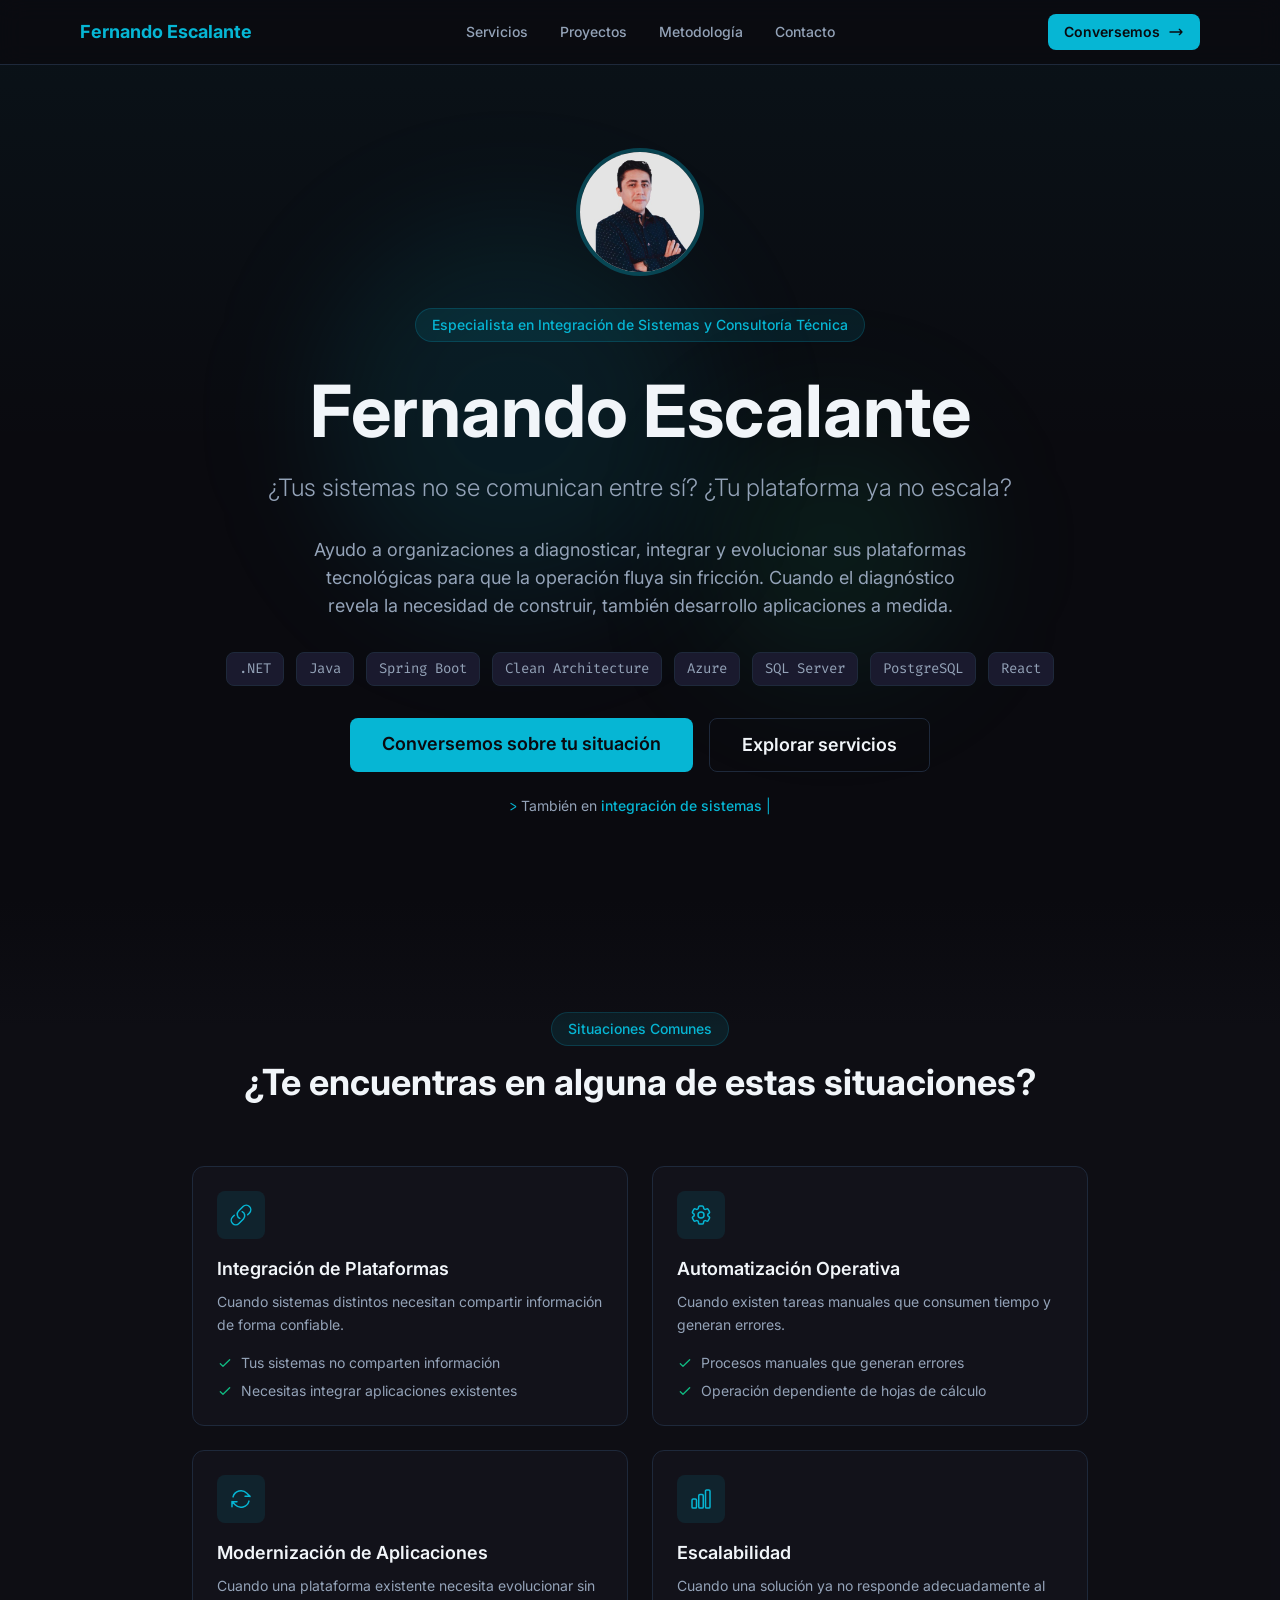
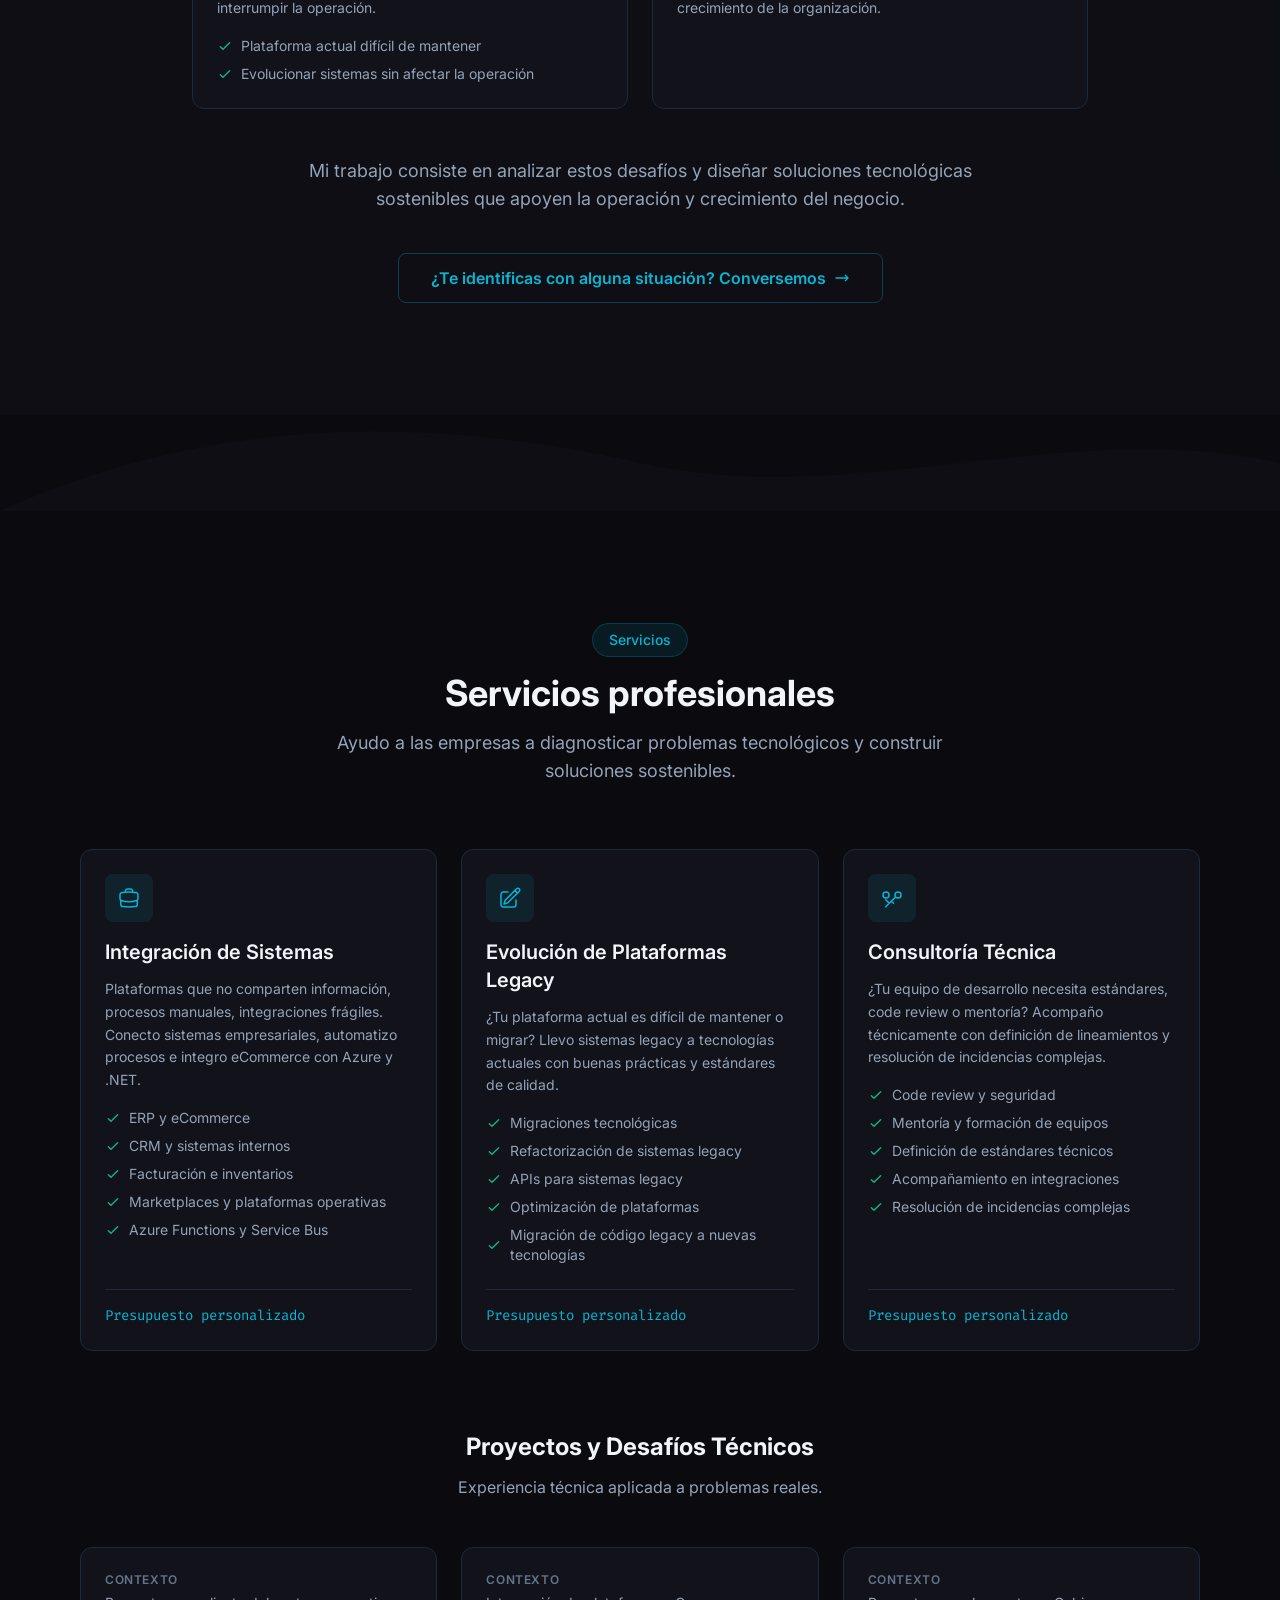
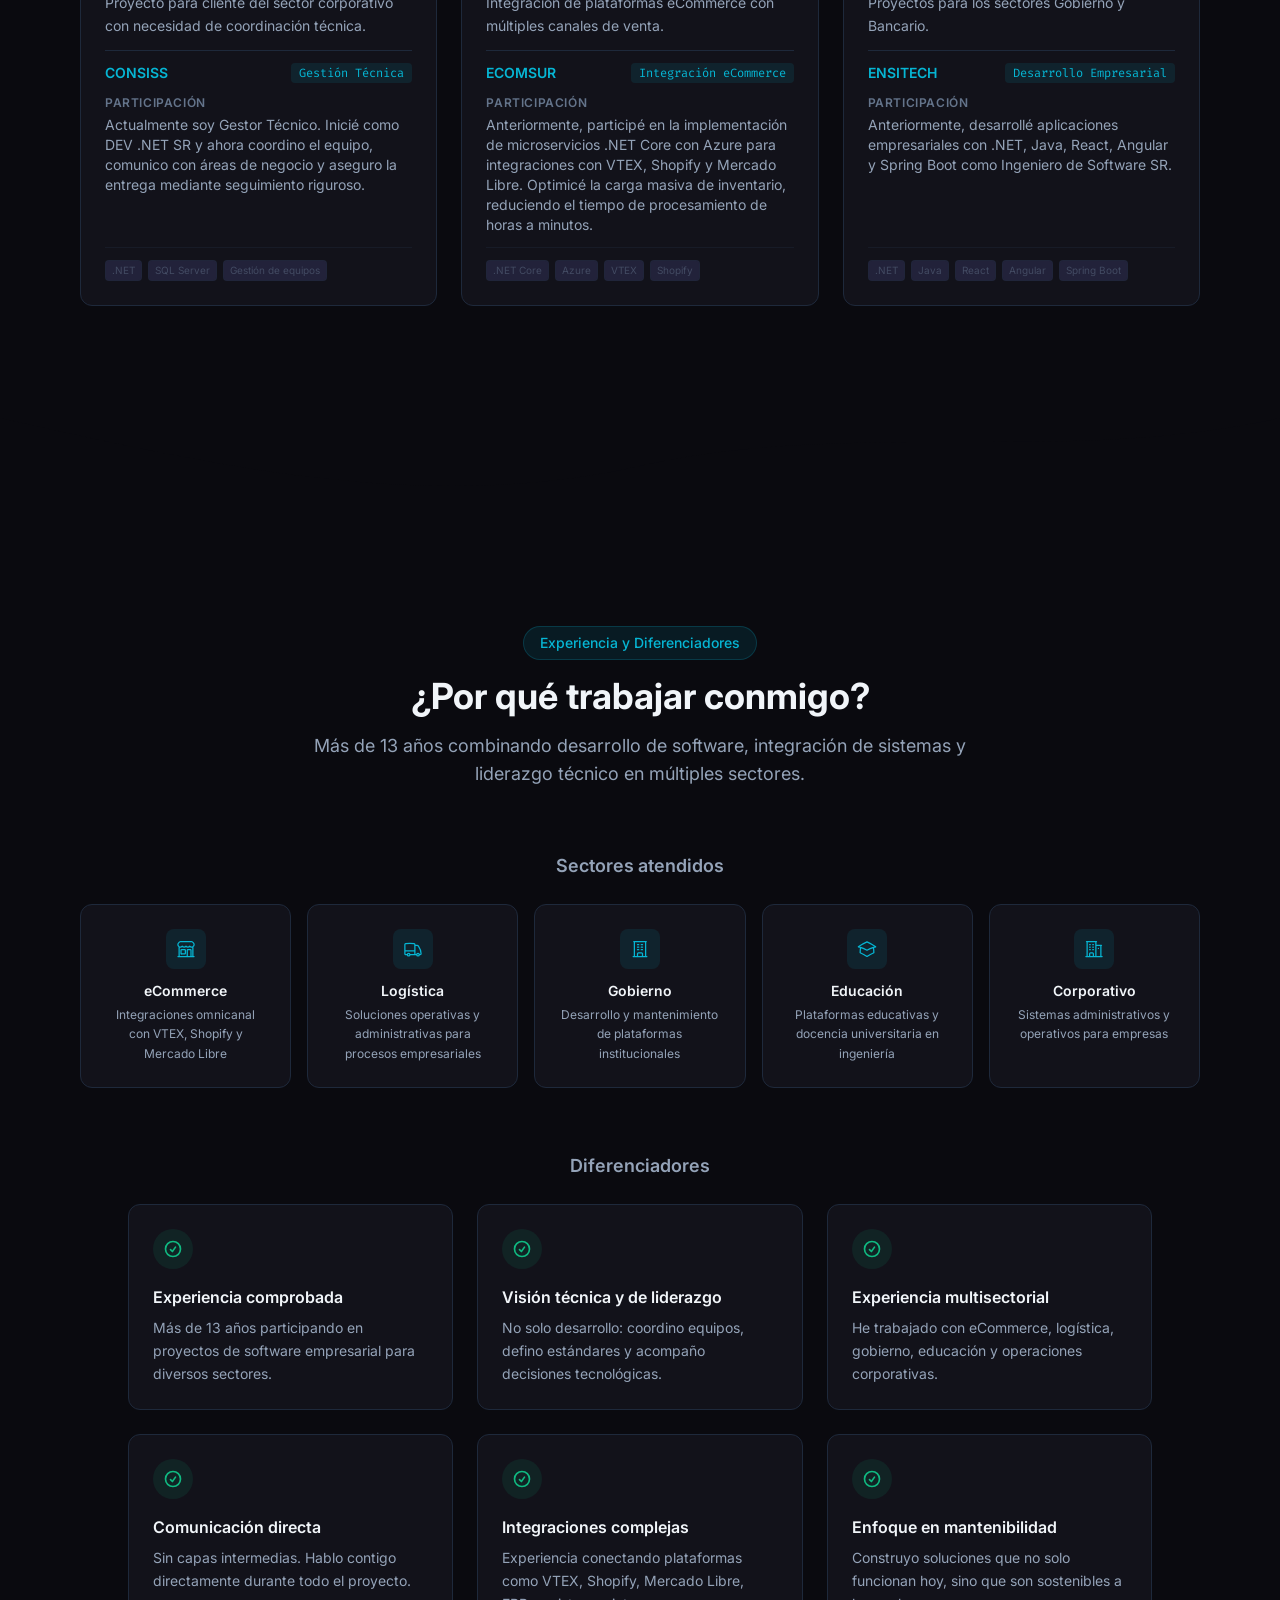
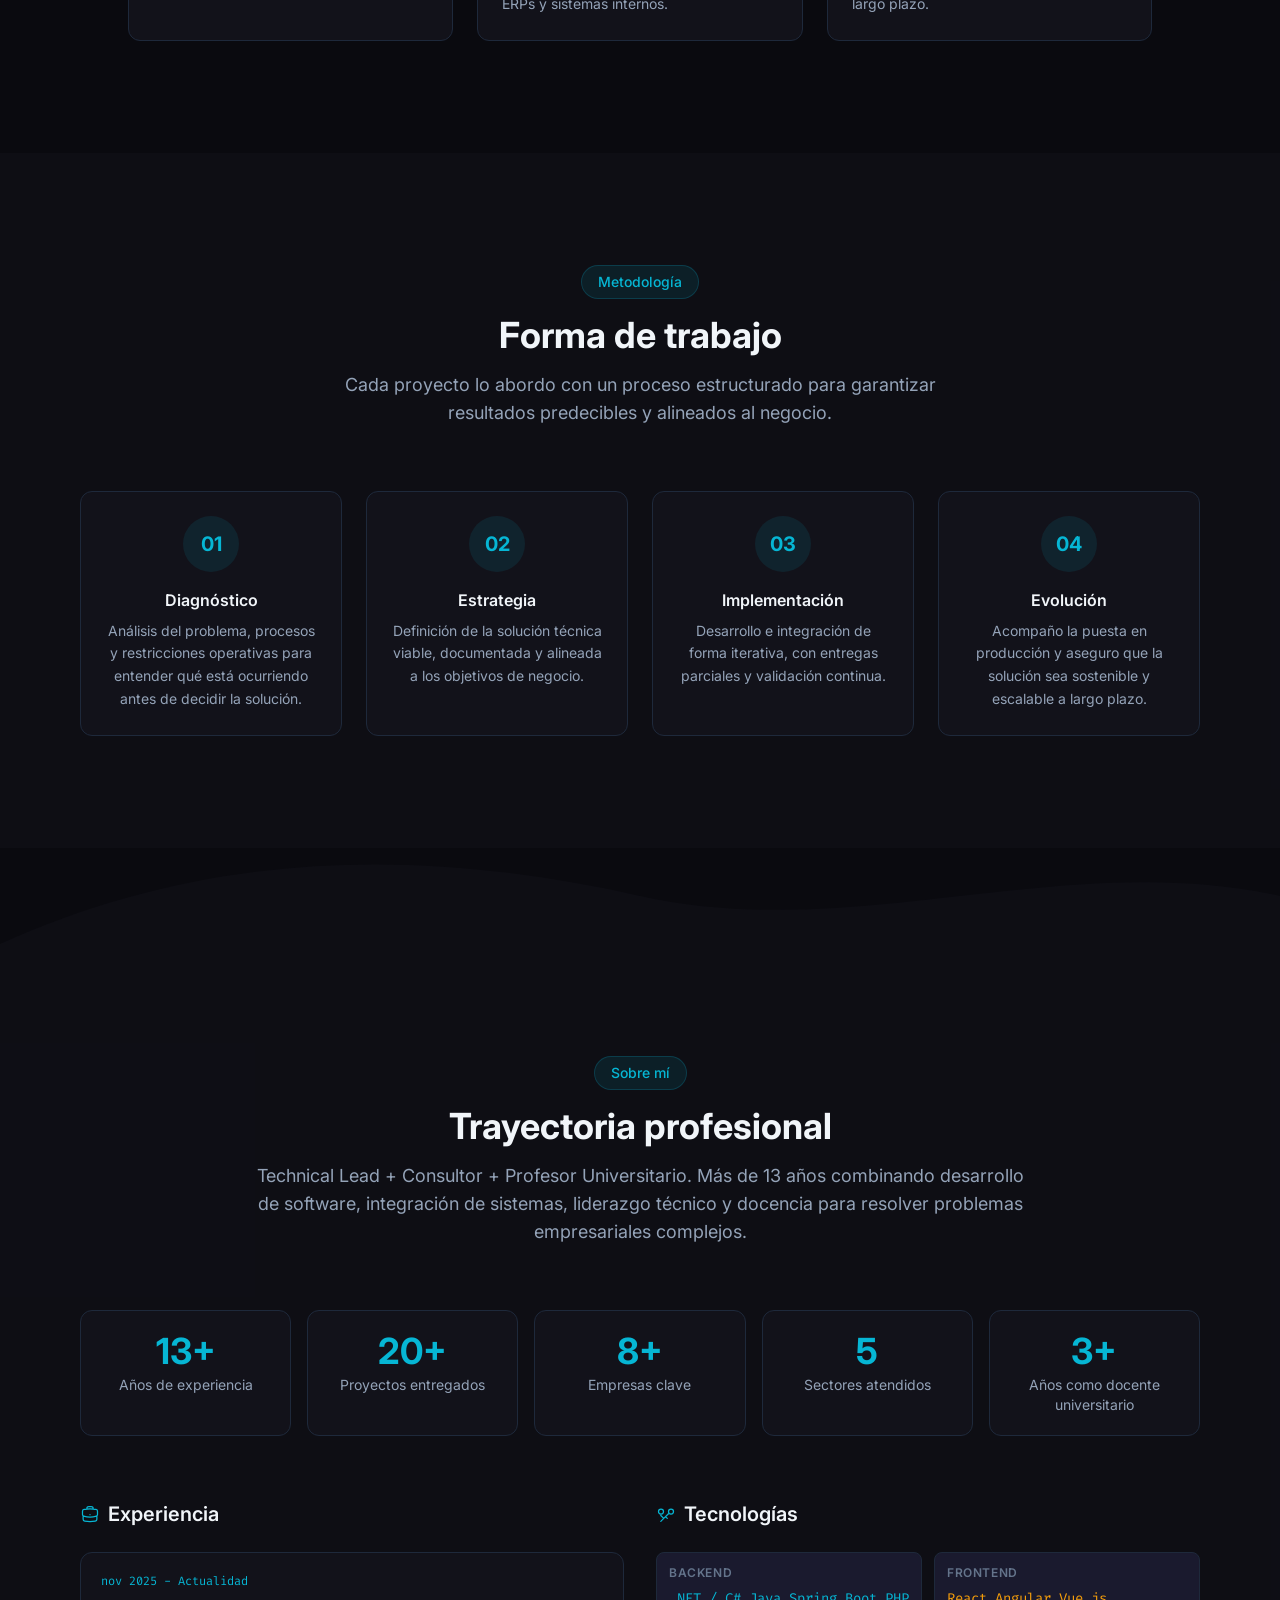
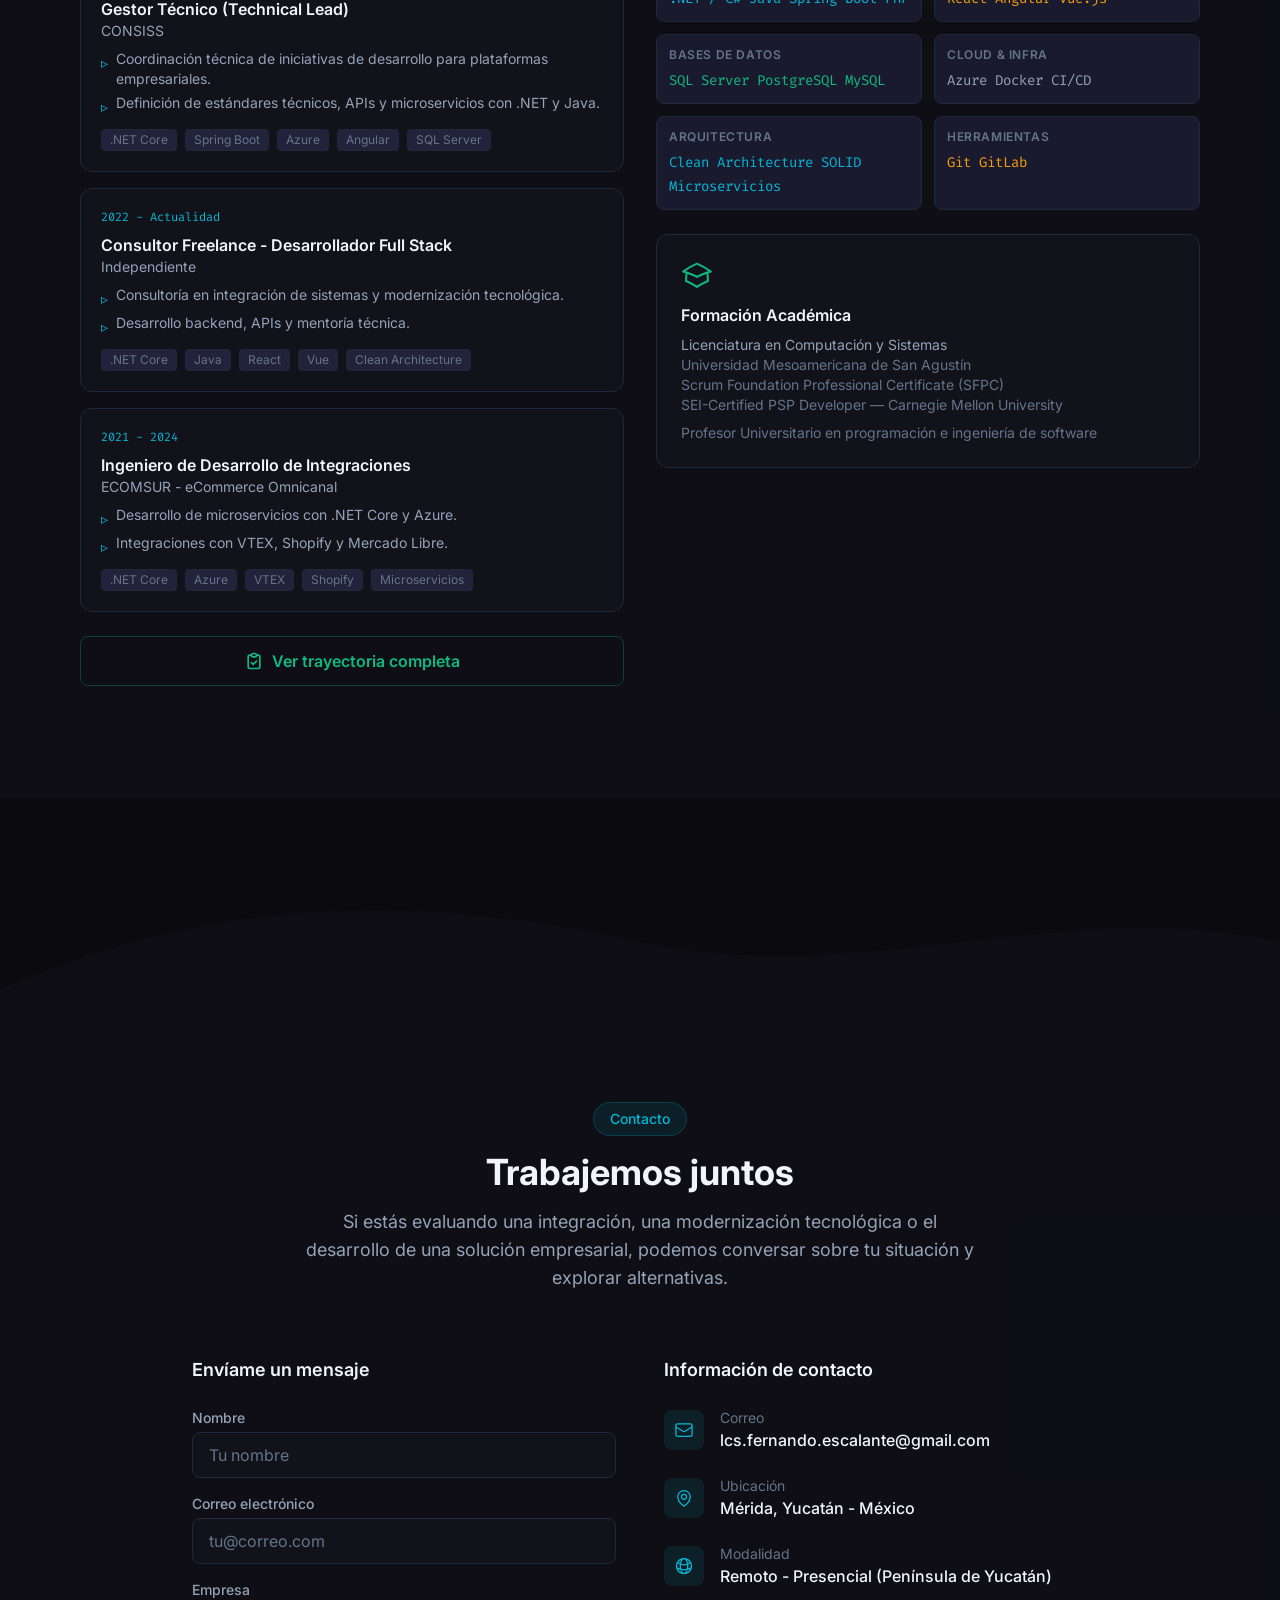
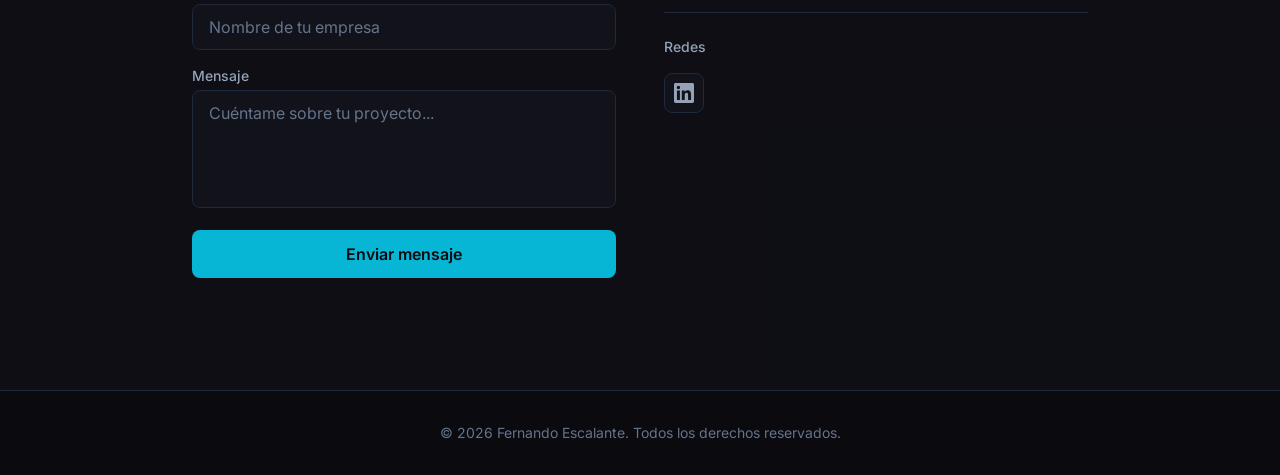
==== commit 57b3305a: "Correcciones generales en el sitio web" ====
--- a/index.html
+++ b/index.html
@@ -22,7 +22,7 @@
         "name": "Universidad Mesoamericana de San Agustín"
       }
     }
-    </script><link rel="stylesheet" href="/_astro/index.CAz7doup.css"></head> <body class="bg-[#0a0a0f] text-text font-sans antialiased"> <nav class="fixed top-0 left-0 right-0 z-50 bg-[#0a0a0f]/80 backdrop-blur-md border-b border-border"> <div class="max-w-6xl mx-auto px-4 h-16 flex items-center justify-between"> <a href="#" class="font-bold text-lg text-primary hover:text-primary-dark transition-colors">
+    </script><link rel="stylesheet" href="/_astro/index.DsvERlrd.css"></head> <body class="bg-[#0a0a0f] text-text font-sans antialiased"> <nav class="fixed top-0 left-0 right-0 z-50 bg-[#0a0a0f]/80 backdrop-blur-md border-b border-border"> <div class="max-w-6xl mx-auto px-4 h-16 flex items-center justify-between"> <a href="#" class="font-bold text-lg text-primary hover:text-primary-dark transition-colors">
 Fernando Escalante
 </a> <ul class="hidden md:flex items-center gap-8 text-sm font-medium text-text-muted"> <li><a href="#servicios" class="hover:text-primary transition-colors">Servicios</a></li> <li><a href="#casos-exito" class="hover:text-primary transition-colors">Proyectos</a></li> <li><a href="#metodologia" class="hover:text-primary transition-colors">Metodología</a></li> <li><a href="#contacto" class="hover:text-primary transition-colors">Contacto</a></li> </ul> <a href="#contacto" class="hidden md:inline-flex items-center gap-2 px-4 py-2 bg-primary text-[#0a0a0f] font-semibold rounded-lg text-sm hover:bg-primary-dark transition-colors">
 Conversemos
@@ -61,7 +61,7 @@
 Servicios
 </p> <h2 class="text-3xl md:text-4xl font-bold mb-4">Servicios profesionales</h2> <p class="text-text-muted max-w-2xl mx-auto text-lg">
 Ayudo a las empresas a diagnosticar problemas tecnológicos y construir soluciones sostenibles.
-</p> </div> <div class="grid md:grid-cols-3 gap-6"> <div class="group bg-surface border border-border rounded-xl p-6 hover:border-primary/30 hover:bg-surface-light transition-all duration-300 flex flex-col"> <div class="w-12 h-12 rounded-lg bg-primary/10 flex items-center justify-center mb-4 group-hover:bg-primary/20 transition-colors"> <svg class="w-6 h-6 text-primary" fill="none" viewBox="0 0 24 24" stroke="currentColor" stroke-width="1.5"> <path stroke-linecap="round" stroke-linejoin="round" d="M20.25 14.15v4.25c0 1.094-.787 2.036-1.872 2.18-2.087.277-4.216.42-6.378.42s-4.291-.143-6.378-.42c-1.085-.144-1.872-1.086-1.872-2.18v-4.25m16.5 0a2.18 2.18 0 00.75-1.661V8.706c0-1.081-.768-2.015-1.837-2.175a48.114 48.114 0 00-3.413-.387m4.5 8.006c-.194.165-.42.295-.673.38A23.978 23.978 0 0112 15.75c-2.648 0-5.195-.429-7.577-1.22a2.016 2.016 0 01-.673-.38m0 0A2.18 2.18 0 013 12.489V8.706c0-1.081.768-2.015 1.837-2.175a48.111 48.111 0 013.413-.387m7.5 0V5.25A2.25 2.25 0 0013.5 3h-3a2.25 2.25 0 00-2.25 2.25v.894m7.5 0a48.667 48.667 0 00-7.5 0"></path> </svg> </div> <h3 class="text-xl font-semibold mb-3">Integración de Sistemas</h3> <p class="text-text-muted mb-4 text-sm leading-relaxed">Plataformas que no comparten información, procesos manuales, integraciones frágiles. Conecto sistemas empresariales, automatizo procesos e integro eCommerce con Azure y .NET.</p> <ul class="space-y-2 mb-6"> <li class="flex items-center gap-2 text-sm text-text-muted"> <svg class="w-4 h-4 text-accent shrink-0" fill="none" viewBox="0 0 24 24" stroke="currentColor" stroke-width="2"> <path stroke-linecap="round" stroke-linejoin="round" d="M5 13l4 4L19 7"></path> </svg> ERP y eCommerce </li><li class="flex items-center gap-2 text-sm text-text-muted"> <svg class="w-4 h-4 text-accent shrink-0" fill="none" viewBox="0 0 24 24" stroke="currentColor" stroke-width="2"> <path stroke-linecap="round" stroke-linejoin="round" d="M5 13l4 4L19 7"></path> </svg> CRM y sistemas internos </li><li class="flex items-center gap-2 text-sm text-text-muted"> <svg class="w-4 h-4 text-accent shrink-0" fill="none" viewBox="0 0 24 24" stroke="currentColor" stroke-width="2"> <path stroke-linecap="round" stroke-linejoin="round" d="M5 13l4 4L19 7"></path> </svg> Facturación e inventarios </li><li class="flex items-center gap-2 text-sm text-text-muted"> <svg class="w-4 h-4 text-accent shrink-0" fill="none" viewBox="0 0 24 24" stroke="currentColor" stroke-width="2"> <path stroke-linecap="round" stroke-linejoin="round" d="M5 13l4 4L19 7"></path> </svg> Marketplaces y plataformas operativas </li><li class="flex items-center gap-2 text-sm text-text-muted"> <svg class="w-4 h-4 text-accent shrink-0" fill="none" viewBox="0 0 24 24" stroke="currentColor" stroke-width="2"> <path stroke-linecap="round" stroke-linejoin="round" d="M5 13l4 4L19 7"></path> </svg> Azure Functions y Service Bus </li> </ul> <p class="text-sm font-mono text-primary border-t border-border pt-4 mt-auto">Presupuesto personalizado</p> </div><div class="group bg-surface border border-border rounded-xl p-6 hover:border-primary/30 hover:bg-surface-light transition-all duration-300 flex flex-col"> <div class="w-12 h-12 rounded-lg bg-primary/10 flex items-center justify-center mb-4 group-hover:bg-primary/20 transition-colors"> <svg class="w-6 h-6 text-primary" fill="none" viewBox="0 0 24 24" stroke="currentColor" stroke-width="1.5"> <path stroke-linecap="round" stroke-linejoin="round" d="M16.862 4.487l1.687-1.688a1.875 1.875 0 112.652 2.652L10.582 16.07a4.5 4.5 0 01-1.897 1.13L6 18l.8-2.685a4.5 4.5 0 011.13-1.897l8.932-8.931zm0 0L19.5 7.125M18 14v4.75A2.25 2.25 0 0115.75 21H5.25A2.25 2.25 0 013 18.75V8.25A2.25 2.25 0 015.25 6H10"></path> </svg> </div> <h3 class="text-xl font-semibold mb-3">Evolución de Plataformas Legacy</h3> <p class="text-text-muted mb-4 text-sm leading-relaxed">¿Tu plataforma actual es difícil de mantener o migrar? Llevo sistemas legacy a tecnologías actuales con buenas prácticas y estándares de calidad.</p> <ul class="space-y-2 mb-6"> <li class="flex items-center gap-2 text-sm text-text-muted"> <svg class="w-4 h-4 text-accent shrink-0" fill="none" viewBox="0 0 24 24" stroke="currentColor" stroke-width="2"> <path stroke-linecap="round" stroke-linejoin="round" d="M5 13l4 4L19 7"></path> </svg> Migraciones tecnológicas </li><li class="flex items-center gap-2 text-sm text-text-muted"> <svg class="w-4 h-4 text-accent shrink-0" fill="none" viewBox="0 0 24 24" stroke="currentColor" stroke-width="2"> <path stroke-linecap="round" stroke-linejoin="round" d="M5 13l4 4L19 7"></path> </svg> Refactorización de sistemas legacy </li><li class="flex items-center gap-2 text-sm text-text-muted"> <svg class="w-4 h-4 text-accent shrink-0" fill="none" viewBox="0 0 24 24" stroke="currentColor" stroke-width="2"> <path stroke-linecap="round" stroke-linejoin="round" d="M5 13l4 4L19 7"></path> </svg> APIs para sistemas legacy </li><li class="flex items-center gap-2 text-sm text-text-muted"> <svg class="w-4 h-4 text-accent shrink-0" fill="none" viewBox="0 0 24 24" stroke="currentColor" stroke-width="2"> <path stroke-linecap="round" stroke-linejoin="round" d="M5 13l4 4L19 7"></path> </svg> Optimización de plataformas </li><li class="flex items-center gap-2 text-sm text-text-muted"> <svg class="w-4 h-4 text-accent shrink-0" fill="none" viewBox="0 0 24 24" stroke="currentColor" stroke-width="2"> <path stroke-linecap="round" stroke-linejoin="round" d="M5 13l4 4L19 7"></path> </svg> Migración de código legacy a nuevas tecnologías </li> </ul> <p class="text-sm font-mono text-primary border-t border-border pt-4 mt-auto">Presupuesto personalizado</p> </div><div class="group bg-surface border border-border rounded-xl p-6 hover:border-primary/30 hover:bg-surface-light transition-all duration-300 flex flex-col"> <div class="w-12 h-12 rounded-lg bg-primary/10 flex items-center justify-center mb-4 group-hover:bg-primary/20 transition-colors"> <svg class="w-6 h-6 text-primary" fill="none" viewBox="0 0 24 24" stroke="currentColor" stroke-width="1.5"> <path stroke-linecap="round" stroke-linejoin="round" d="M11.42 15.17l-2.12 2.12m0 0l-3.54 3.54m3.54-3.54l-3.54-3.54m3.54 3.54l2.12-2.12m0 0l3.54-3.54m-3.54 3.54l2.12 2.12M9 9a3 3 0 11-6 0 3 3 0 016 0zm12 0a3 3 0 11-6 0 3 3 0 016 0z"></path> </svg> </div> <h3 class="text-xl font-semibold mb-3">Consultoría Técnica</h3> <p class="text-text-muted mb-4 text-sm leading-relaxed">¿Tu equipo de desarrollo necesita estándares, code review o mentoría? Acompaño técnicamente con definición de lineamientos y resolución de incidencias complejas.</p> <ul class="space-y-2 mb-6"> <li class="flex items-center gap-2 text-sm text-text-muted"> <svg class="w-4 h-4 text-accent shrink-0" fill="none" viewBox="0 0 24 24" stroke="currentColor" stroke-width="2"> <path stroke-linecap="round" stroke-linejoin="round" d="M5 13l4 4L19 7"></path> </svg> Code review y seguridad </li><li class="flex items-center gap-2 text-sm text-text-muted"> <svg class="w-4 h-4 text-accent shrink-0" fill="none" viewBox="0 0 24 24" stroke="currentColor" stroke-width="2"> <path stroke-linecap="round" stroke-linejoin="round" d="M5 13l4 4L19 7"></path> </svg> Mentoría y formación de equipos </li><li class="flex items-center gap-2 text-sm text-text-muted"> <svg class="w-4 h-4 text-accent shrink-0" fill="none" viewBox="0 0 24 24" stroke="currentColor" stroke-width="2"> <path stroke-linecap="round" stroke-linejoin="round" d="M5 13l4 4L19 7"></path> </svg> Definición de estándares técnicos </li><li class="flex items-center gap-2 text-sm text-text-muted"> <svg class="w-4 h-4 text-accent shrink-0" fill="none" viewBox="0 0 24 24" stroke="currentColor" stroke-width="2"> <path stroke-linecap="round" stroke-linejoin="round" d="M5 13l4 4L19 7"></path> </svg> Acompañamiento en integraciones </li><li class="flex items-center gap-2 text-sm text-text-muted"> <svg class="w-4 h-4 text-accent shrink-0" fill="none" viewBox="0 0 24 24" stroke="currentColor" stroke-width="2"> <path stroke-linecap="round" stroke-linejoin="round" d="M5 13l4 4L19 7"></path> </svg> Resolución de incidencias complejas </li> </ul> <p class="text-sm font-mono text-primary border-t border-border pt-4 mt-auto">Presupuesto personalizado</p> </div> </div> <div id="casos-exito" class="mt-20"> <div class="text-center mb-12"> <h3 class="text-2xl font-bold mb-3">Proyectos y Desafíos Técnicos</h3> <p class="text-text-muted">Experiencia técnica aplicada a problemas reales.</p> </div> <div class="grid md:grid-cols-3 gap-6"> <div class="bg-surface border border-border rounded-xl p-6 hover:border-primary/30 transition-all group flex flex-col"> <div class="mb-3"> <p class="text-xs font-semibold text-text-dim uppercase tracking-wider mb-1">Contexto</p> <p class="text-sm text-text-muted leading-relaxed">Proyecto para cliente del sector corporativo con necesidad de coordinación técnica.</p> </div> <div class="flex items-center justify-between pt-3 border-t border-border"> <div class="flex items-center gap-2"> <span class="text-sm font-semibold text-primary">CONSISS</span> <span class="text-[10px] px-1.5 py-0.5 rounded font-mono bg-accent/10 text-accent">Activo</span> </div> <span class="text-xs px-2 py-0.5 rounded bg-primary/10 text-primary font-mono">Gestión Técnica</span> </div> <div class="space-y-3 mt-3 flex-grow"> <div> <p class="text-xs font-semibold text-text-dim uppercase tracking-wider mb-1">Participación</p> <p class="text-sm text-text-muted">Actualmente soy Gestor Técnico. Inicié como DEV .NET SR y ahora coordino el equipo, comunico con áreas de negocio y aseguro la entrega mediante seguimiento riguroso.</p> </div> </div> <div class="flex flex-wrap gap-1.5 mt-auto pt-3 border-t border-border/40"> <span class="text-[10px] px-1.5 py-0.5 rounded bg-surface-lighter border border-border/50 text-text-dim/50">.NET</span><span class="text-[10px] px-1.5 py-0.5 rounded bg-surface-lighter border border-border/50 text-text-dim/50">SQL Server</span><span class="text-[10px] px-1.5 py-0.5 rounded bg-surface-lighter border border-border/50 text-text-dim/50">Gestión de equipos</span> </div> </div><div class="bg-surface border border-border rounded-xl p-6 hover:border-primary/30 transition-all group flex flex-col"> <div class="mb-3"> <p class="text-xs font-semibold text-text-dim uppercase tracking-wider mb-1">Contexto</p> <p class="text-sm text-text-muted leading-relaxed">Integración de plataformas eCommerce con múltiples canales de venta.</p> </div> <div class="flex items-center justify-between pt-3 border-t border-border"> <div class="flex items-center gap-2"> <span class="text-sm font-semibold text-primary">ECOMSUR</span> <span class="text-[10px] px-1.5 py-0.5 rounded font-mono bg-surface-lighter text-text-dim/60">2021 - 2024</span> </div> <span class="text-xs px-2 py-0.5 rounded bg-primary/10 text-primary font-mono">Integración eCommerce</span> </div> <div class="space-y-3 mt-3 flex-grow"> <div> <p class="text-xs font-semibold text-text-dim uppercase tracking-wider mb-1">Participación</p> <p class="text-sm text-text-muted">Anteriormente, participé en la implementación de microservicios .NET Core con Azure para integraciones con VTEX, Shopify y Mercado Libre. Optimicé la carga masiva de inventario, reduciendo el tiempo de procesamiento de horas a minutos.</p> </div> </div> <div class="flex flex-wrap gap-1.5 mt-auto pt-3 border-t border-border/40"> <span class="text-[10px] px-1.5 py-0.5 rounded bg-surface-lighter border border-border/50 text-text-dim/50">.NET Core</span><span class="text-[10px] px-1.5 py-0.5 rounded bg-surface-lighter border border-border/50 text-text-dim/50">Azure</span><span class="text-[10px] px-1.5 py-0.5 rounded bg-surface-lighter border border-border/50 text-text-dim/50">VTEX</span><span class="text-[10px] px-1.5 py-0.5 rounded bg-surface-lighter border border-border/50 text-text-dim/50">Shopify</span> </div> </div><div class="bg-surface border border-border rounded-xl p-6 hover:border-primary/30 transition-all group flex flex-col"> <div class="mb-3"> <p class="text-xs font-semibold text-text-dim uppercase tracking-wider mb-1">Contexto</p> <p class="text-sm text-text-muted leading-relaxed">Proyectos para los sectores Gobierno y Bancario.</p> </div> <div class="flex items-center justify-between pt-3 border-t border-border"> <div class="flex items-center gap-2"> <span class="text-sm font-semibold text-primary">ENSITECH</span> <span class="text-[10px] px-1.5 py-0.5 rounded font-mono bg-surface-lighter text-text-dim/60">2017 - 2021</span> </div> <span class="text-xs px-2 py-0.5 rounded bg-primary/10 text-primary font-mono">Desarrollo Empresarial</span> </div> <div class="space-y-3 mt-3 flex-grow"> <div> <p class="text-xs font-semibold text-text-dim uppercase tracking-wider mb-1">Participación</p> <p class="text-sm text-text-muted">Anteriormente, desarrollé aplicaciones empresariales con .NET, Java, React, Angular y Spring Boot como Ingeniero de Software SR.</p> </div> </div> <div class="flex flex-wrap gap-1.5 mt-auto pt-3 border-t border-border/40"> <span class="text-[10px] px-1.5 py-0.5 rounded bg-surface-lighter border border-border/50 text-text-dim/50">.NET</span><span class="text-[10px] px-1.5 py-0.5 rounded bg-surface-lighter border border-border/50 text-text-dim/50">Java</span><span class="text-[10px] px-1.5 py-0.5 rounded bg-surface-lighter border border-border/50 text-text-dim/50">React</span><span class="text-[10px] px-1.5 py-0.5 rounded bg-surface-lighter border border-border/50 text-text-dim/50">Angular</span><span class="text-[10px] px-1.5 py-0.5 rounded bg-surface-lighter border border-border/50 text-text-dim/50">Spring Boot</span> </div> </div> </div> </div> </div> </section> <svg class="block w-full h-12 md:h-24 text-[#0a0a0f]" viewBox="0 0 1440 100" preserveAspectRatio="none" fill="currentColor" aria-hidden="true"> <path d="M0 0C240 50 480 100 720 50C960 0 1200 50 1440 0V0H0Z"></path> </svg> </div> <section id="experiencia" class="py-20 md:py-28"> <div class="max-w-6xl mx-auto px-4"> <div class="text-center mb-16"> <p class="inline-block px-4 py-1.5 rounded-full text-sm font-medium bg-primary/10 text-primary border border-primary/20 mb-4">
+</p> </div> <div class="grid md:grid-cols-3 gap-6"> <div class="group bg-surface border border-border rounded-xl p-6 hover:border-primary/30 hover:bg-surface-light transition-all duration-300 flex flex-col"> <div class="w-12 h-12 rounded-lg bg-primary/10 flex items-center justify-center mb-4 group-hover:bg-primary/20 transition-colors"> <svg class="w-6 h-6 text-primary" fill="none" viewBox="0 0 24 24" stroke="currentColor" stroke-width="1.5"> <path stroke-linecap="round" stroke-linejoin="round" d="M20.25 14.15v4.25c0 1.094-.787 2.036-1.872 2.18-2.087.277-4.216.42-6.378.42s-4.291-.143-6.378-.42c-1.085-.144-1.872-1.086-1.872-2.18v-4.25m16.5 0a2.18 2.18 0 00.75-1.661V8.706c0-1.081-.768-2.015-1.837-2.175a48.114 48.114 0 00-3.413-.387m4.5 8.006c-.194.165-.42.295-.673.38A23.978 23.978 0 0112 15.75c-2.648 0-5.195-.429-7.577-1.22a2.016 2.016 0 01-.673-.38m0 0A2.18 2.18 0 013 12.489V8.706c0-1.081.768-2.015 1.837-2.175a48.111 48.111 0 013.413-.387m7.5 0V5.25A2.25 2.25 0 0013.5 3h-3a2.25 2.25 0 00-2.25 2.25v.894m7.5 0a48.667 48.667 0 00-7.5 0"></path> </svg> </div> <h3 class="text-xl font-semibold mb-3">Integración de Sistemas</h3> <p class="text-text-muted mb-4 text-sm leading-relaxed">Plataformas que no comparten información, procesos manuales, integraciones frágiles. Conecto sistemas empresariales, automatizo procesos e integro eCommerce con Azure y .NET.</p> <ul class="space-y-2 mb-6"> <li class="flex items-center gap-2 text-sm text-text-muted"> <svg class="w-4 h-4 text-accent shrink-0" fill="none" viewBox="0 0 24 24" stroke="currentColor" stroke-width="2"> <path stroke-linecap="round" stroke-linejoin="round" d="M5 13l4 4L19 7"></path> </svg> ERP y eCommerce </li><li class="flex items-center gap-2 text-sm text-text-muted"> <svg class="w-4 h-4 text-accent shrink-0" fill="none" viewBox="0 0 24 24" stroke="currentColor" stroke-width="2"> <path stroke-linecap="round" stroke-linejoin="round" d="M5 13l4 4L19 7"></path> </svg> CRM y sistemas internos </li><li class="flex items-center gap-2 text-sm text-text-muted"> <svg class="w-4 h-4 text-accent shrink-0" fill="none" viewBox="0 0 24 24" stroke="currentColor" stroke-width="2"> <path stroke-linecap="round" stroke-linejoin="round" d="M5 13l4 4L19 7"></path> </svg> Facturación e inventarios </li><li class="flex items-center gap-2 text-sm text-text-muted"> <svg class="w-4 h-4 text-accent shrink-0" fill="none" viewBox="0 0 24 24" stroke="currentColor" stroke-width="2"> <path stroke-linecap="round" stroke-linejoin="round" d="M5 13l4 4L19 7"></path> </svg> Marketplaces y plataformas operativas </li><li class="flex items-center gap-2 text-sm text-text-muted"> <svg class="w-4 h-4 text-accent shrink-0" fill="none" viewBox="0 0 24 24" stroke="currentColor" stroke-width="2"> <path stroke-linecap="round" stroke-linejoin="round" d="M5 13l4 4L19 7"></path> </svg> Azure Functions y Service Bus </li> </ul> <p class="text-sm font-mono text-primary border-t border-border pt-4 mt-auto">Presupuesto personalizado</p> </div><div class="group bg-surface border border-border rounded-xl p-6 hover:border-primary/30 hover:bg-surface-light transition-all duration-300 flex flex-col"> <div class="w-12 h-12 rounded-lg bg-primary/10 flex items-center justify-center mb-4 group-hover:bg-primary/20 transition-colors"> <svg class="w-6 h-6 text-primary" fill="none" viewBox="0 0 24 24" stroke="currentColor" stroke-width="1.5"> <path stroke-linecap="round" stroke-linejoin="round" d="M16.862 4.487l1.687-1.688a1.875 1.875 0 112.652 2.652L10.582 16.07a4.5 4.5 0 01-1.897 1.13L6 18l.8-2.685a4.5 4.5 0 011.13-1.897l8.932-8.931zm0 0L19.5 7.125M18 14v4.75A2.25 2.25 0 0115.75 21H5.25A2.25 2.25 0 013 18.75V8.25A2.25 2.25 0 015.25 6H10"></path> </svg> </div> <h3 class="text-xl font-semibold mb-3">Evolución de Plataformas Legacy</h3> <p class="text-text-muted mb-4 text-sm leading-relaxed">¿Tu plataforma actual es difícil de mantener o migrar? Llevo sistemas legacy a tecnologías actuales con buenas prácticas y estándares de calidad.</p> <ul class="space-y-2 mb-6"> <li class="flex items-center gap-2 text-sm text-text-muted"> <svg class="w-4 h-4 text-accent shrink-0" fill="none" viewBox="0 0 24 24" stroke="currentColor" stroke-width="2"> <path stroke-linecap="round" stroke-linejoin="round" d="M5 13l4 4L19 7"></path> </svg> Migraciones tecnológicas </li><li class="flex items-center gap-2 text-sm text-text-muted"> <svg class="w-4 h-4 text-accent shrink-0" fill="none" viewBox="0 0 24 24" stroke="currentColor" stroke-width="2"> <path stroke-linecap="round" stroke-linejoin="round" d="M5 13l4 4L19 7"></path> </svg> Refactorización de sistemas legacy </li><li class="flex items-center gap-2 text-sm text-text-muted"> <svg class="w-4 h-4 text-accent shrink-0" fill="none" viewBox="0 0 24 24" stroke="currentColor" stroke-width="2"> <path stroke-linecap="round" stroke-linejoin="round" d="M5 13l4 4L19 7"></path> </svg> APIs para sistemas legacy </li><li class="flex items-center gap-2 text-sm text-text-muted"> <svg class="w-4 h-4 text-accent shrink-0" fill="none" viewBox="0 0 24 24" stroke="currentColor" stroke-width="2"> <path stroke-linecap="round" stroke-linejoin="round" d="M5 13l4 4L19 7"></path> </svg> Optimización de plataformas </li><li class="flex items-center gap-2 text-sm text-text-muted"> <svg class="w-4 h-4 text-accent shrink-0" fill="none" viewBox="0 0 24 24" stroke="currentColor" stroke-width="2"> <path stroke-linecap="round" stroke-linejoin="round" d="M5 13l4 4L19 7"></path> </svg> Migración de código legacy a nuevas tecnologías </li> </ul> <p class="text-sm font-mono text-primary border-t border-border pt-4 mt-auto">Presupuesto personalizado</p> </div><div class="group bg-surface border border-border rounded-xl p-6 hover:border-primary/30 hover:bg-surface-light transition-all duration-300 flex flex-col"> <div class="w-12 h-12 rounded-lg bg-primary/10 flex items-center justify-center mb-4 group-hover:bg-primary/20 transition-colors"> <svg class="w-6 h-6 text-primary" fill="none" viewBox="0 0 24 24" stroke="currentColor" stroke-width="1.5"> <path stroke-linecap="round" stroke-linejoin="round" d="M11.42 15.17l-2.12 2.12m0 0l-3.54 3.54m3.54-3.54l-3.54-3.54m3.54 3.54l2.12-2.12m0 0l3.54-3.54m-3.54 3.54l2.12 2.12M9 9a3 3 0 11-6 0 3 3 0 016 0zm12 0a3 3 0 11-6 0 3 3 0 016 0z"></path> </svg> </div> <h3 class="text-xl font-semibold mb-3">Consultoría Técnica</h3> <p class="text-text-muted mb-4 text-sm leading-relaxed">¿Tu equipo de desarrollo necesita estándares, code review o mentoría? Acompaño técnicamente con definición de lineamientos y resolución de incidencias complejas.</p> <ul class="space-y-2 mb-6"> <li class="flex items-center gap-2 text-sm text-text-muted"> <svg class="w-4 h-4 text-accent shrink-0" fill="none" viewBox="0 0 24 24" stroke="currentColor" stroke-width="2"> <path stroke-linecap="round" stroke-linejoin="round" d="M5 13l4 4L19 7"></path> </svg> Code review y seguridad </li><li class="flex items-center gap-2 text-sm text-text-muted"> <svg class="w-4 h-4 text-accent shrink-0" fill="none" viewBox="0 0 24 24" stroke="currentColor" stroke-width="2"> <path stroke-linecap="round" stroke-linejoin="round" d="M5 13l4 4L19 7"></path> </svg> Mentoría y formación de equipos </li><li class="flex items-center gap-2 text-sm text-text-muted"> <svg class="w-4 h-4 text-accent shrink-0" fill="none" viewBox="0 0 24 24" stroke="currentColor" stroke-width="2"> <path stroke-linecap="round" stroke-linejoin="round" d="M5 13l4 4L19 7"></path> </svg> Definición de estándares técnicos </li><li class="flex items-center gap-2 text-sm text-text-muted"> <svg class="w-4 h-4 text-accent shrink-0" fill="none" viewBox="0 0 24 24" stroke="currentColor" stroke-width="2"> <path stroke-linecap="round" stroke-linejoin="round" d="M5 13l4 4L19 7"></path> </svg> Acompañamiento en integraciones </li><li class="flex items-center gap-2 text-sm text-text-muted"> <svg class="w-4 h-4 text-accent shrink-0" fill="none" viewBox="0 0 24 24" stroke="currentColor" stroke-width="2"> <path stroke-linecap="round" stroke-linejoin="round" d="M5 13l4 4L19 7"></path> </svg> Resolución de incidencias complejas </li> </ul> <p class="text-sm font-mono text-primary border-t border-border pt-4 mt-auto">Presupuesto personalizado</p> </div> </div> <div id="casos-exito" class="mt-20"> <div class="text-center mb-12"> <h3 class="text-2xl font-bold mb-3">Proyectos y Desafíos Técnicos</h3> <p class="text-text-muted">Experiencia técnica aplicada a problemas reales.</p> </div> <div class="grid md:grid-cols-3 gap-6"> <div class="bg-surface border border-border rounded-xl p-6 hover:border-primary/30 transition-all group flex flex-col"> <div class="mb-3"> <p class="text-xs font-semibold text-text-dim uppercase tracking-wider mb-1">Contexto</p> <p class="text-sm text-text-muted leading-relaxed">Proyecto para cliente del sector corporativo con necesidad de coordinación técnica.</p> </div> <div class="flex items-center justify-between pt-3 border-t border-border"> <span class="text-sm font-semibold text-primary">CONSISS</span> <span class="text-xs px-2 py-0.5 rounded bg-primary/10 text-primary font-mono">Gestión Técnica</span> </div> <div class="space-y-3 mt-3 flex-grow pb-3"> <div> <p class="text-xs font-semibold text-text-dim uppercase tracking-wider mb-1">Participación</p> <p class="text-sm text-text-muted">Actualmente soy Gestor Técnico. Inicié como DEV .NET SR y ahora coordino el equipo, comunico con áreas de negocio y aseguro la entrega mediante seguimiento riguroso.</p> </div> </div> <div class="flex flex-wrap gap-1.5 mt-auto pt-3 border-t border-border/40"> <span class="text-[10px] px-1.5 py-0.5 rounded bg-surface-lighter border border-border/50 text-text-dim/50">.NET</span><span class="text-[10px] px-1.5 py-0.5 rounded bg-surface-lighter border border-border/50 text-text-dim/50">SQL Server</span><span class="text-[10px] px-1.5 py-0.5 rounded bg-surface-lighter border border-border/50 text-text-dim/50">Gestión de equipos</span> </div> </div><div class="bg-surface border border-border rounded-xl p-6 hover:border-primary/30 transition-all group flex flex-col"> <div class="mb-3"> <p class="text-xs font-semibold text-text-dim uppercase tracking-wider mb-1">Contexto</p> <p class="text-sm text-text-muted leading-relaxed">Integración de plataformas eCommerce con múltiples canales de venta.</p> </div> <div class="flex items-center justify-between pt-3 border-t border-border"> <span class="text-sm font-semibold text-primary">ECOMSUR</span> <span class="text-xs px-2 py-0.5 rounded bg-primary/10 text-primary font-mono">Integración eCommerce</span> </div> <div class="space-y-3 mt-3 flex-grow pb-3"> <div> <p class="text-xs font-semibold text-text-dim uppercase tracking-wider mb-1">Participación</p> <p class="text-sm text-text-muted">Anteriormente, participé en la implementación de microservicios .NET Core con Azure para integraciones con VTEX, Shopify y Mercado Libre. Optimicé la carga masiva de inventario, reduciendo el tiempo de procesamiento de horas a minutos.</p> </div> </div> <div class="flex flex-wrap gap-1.5 mt-auto pt-3 border-t border-border/40"> <span class="text-[10px] px-1.5 py-0.5 rounded bg-surface-lighter border border-border/50 text-text-dim/50">.NET Core</span><span class="text-[10px] px-1.5 py-0.5 rounded bg-surface-lighter border border-border/50 text-text-dim/50">Azure</span><span class="text-[10px] px-1.5 py-0.5 rounded bg-surface-lighter border border-border/50 text-text-dim/50">VTEX</span><span class="text-[10px] px-1.5 py-0.5 rounded bg-surface-lighter border border-border/50 text-text-dim/50">Shopify</span> </div> </div><div class="bg-surface border border-border rounded-xl p-6 hover:border-primary/30 transition-all group flex flex-col"> <div class="mb-3"> <p class="text-xs font-semibold text-text-dim uppercase tracking-wider mb-1">Contexto</p> <p class="text-sm text-text-muted leading-relaxed">Proyectos para los sectores Gobierno y Bancario.</p> </div> <div class="flex items-center justify-between pt-3 border-t border-border"> <span class="text-sm font-semibold text-primary">ENSITECH</span> <span class="text-xs px-2 py-0.5 rounded bg-primary/10 text-primary font-mono">Desarrollo Empresarial</span> </div> <div class="space-y-3 mt-3 flex-grow pb-3"> <div> <p class="text-xs font-semibold text-text-dim uppercase tracking-wider mb-1">Participación</p> <p class="text-sm text-text-muted">Anteriormente, desarrollé aplicaciones empresariales con .NET, Java, React, Angular y Spring Boot como Ingeniero de Software SR.</p> </div> </div> <div class="flex flex-wrap gap-1.5 mt-auto pt-3 border-t border-border/40"> <span class="text-[10px] px-1.5 py-0.5 rounded bg-surface-lighter border border-border/50 text-text-dim/50">.NET</span><span class="text-[10px] px-1.5 py-0.5 rounded bg-surface-lighter border border-border/50 text-text-dim/50">Java</span><span class="text-[10px] px-1.5 py-0.5 rounded bg-surface-lighter border border-border/50 text-text-dim/50">React</span><span class="text-[10px] px-1.5 py-0.5 rounded bg-surface-lighter border border-border/50 text-text-dim/50">Angular</span><span class="text-[10px] px-1.5 py-0.5 rounded bg-surface-lighter border border-border/50 text-text-dim/50">Spring Boot</span> </div> </div> </div> </div> </div> </section> <svg class="block w-full h-12 md:h-24 text-[#0a0a0f]" viewBox="0 0 1440 100" preserveAspectRatio="none" fill="currentColor" aria-hidden="true"> <path d="M0 0C240 50 480 100 720 50C960 0 1200 50 1440 0V0H0Z"></path> </svg> </div> <section id="experiencia" class="py-20 md:py-28"> <div class="max-w-6xl mx-auto px-4"> <div class="text-center mb-16"> <p class="inline-block px-4 py-1.5 rounded-full text-sm font-medium bg-primary/10 text-primary border border-primary/20 mb-4">
 Experiencia y Diferenciadores
 </p> <h2 class="text-3xl md:text-4xl font-bold mb-4">¿Por qué trabajar conmigo?</h2> <p class="text-text-muted max-w-2xl mx-auto text-lg">
 M&aacute;s de 13 a&ntilde;os combinando desarrollo de software, integraci&oacute;n de sistemas y liderazgo t&eacute;cnico en m&uacute;ltiples sectores.
--- a/_astro/index.DsvERlrd.css
+++ b/_astro/index.DsvERlrd.css
@@ -0,0 +1 @@
+@import"https://fonts.googleapis.com/css2?family=Inter:wght@300;400;500;600;700;800&family=Fira+Code:wght@400;500&display=swap";@layer components;@layer properties{@supports (((-webkit-hyphens:none)) and (not (margin-trim:inline))) or ((-moz-orient:inline) and (not (color:rgb(from red r g b)))){*,:before,:after,::backdrop{--tw-scale-x:1;--tw-scale-y:1;--tw-scale-z:1;--tw-space-y-reverse:0;--tw-border-style:solid;--tw-gradient-position:initial;--tw-gradient-from:#0000;--tw-gradient-via:#0000;--tw-gradient-to:#0000;--tw-gradient-stops:initial;--tw-gradient-via-stops:initial;--tw-gradient-from-position:0%;--tw-gradient-via-position:50%;--tw-gradient-to-position:100%;--tw-leading:initial;--tw-font-weight:initial;--tw-tracking:initial;--tw-shadow:0 0 #0000;--tw-shadow-color:initial;--tw-shadow-alpha:100%;--tw-inset-shadow:0 0 #0000;--tw-inset-shadow-color:initial;--tw-inset-shadow-alpha:100%;--tw-ring-color:initial;--tw-ring-shadow:0 0 #0000;--tw-inset-ring-color:initial;--tw-inset-ring-shadow:0 0 #0000;--tw-ring-inset:initial;--tw-ring-offset-width:0px;--tw-ring-offset-color:#fff;--tw-ring-offset-shadow:0 0 #0000;--tw-blur:initial;--tw-brightness:initial;--tw-contrast:initial;--tw-grayscale:initial;--tw-hue-rotate:initial;--tw-invert:initial;--tw-opacity:initial;--tw-saturate:initial;--tw-sepia:initial;--tw-drop-shadow:initial;--tw-drop-shadow-color:initial;--tw-drop-shadow-alpha:100%;--tw-drop-shadow-size:initial;--tw-backdrop-blur:initial;--tw-backdrop-brightness:initial;--tw-backdrop-contrast:initial;--tw-backdrop-grayscale:initial;--tw-backdrop-hue-rotate:initial;--tw-backdrop-invert:initial;--tw-backdrop-opacity:initial;--tw-backdrop-saturate:initial;--tw-backdrop-sepia:initial;--tw-duration:initial}}}@layer theme{:root,:host{--font-sans:"Inter", system-ui, sans-serif;--font-mono:"Fira Code", monospace;--color-red-400:oklch(70.4% .191 22.216);--color-red-500:oklch(63.7% .237 25.331);--color-black:#000;--spacing:.25rem;--container-2xl:42rem;--container-3xl:48rem;--container-4xl:56rem;--container-5xl:64rem;--container-6xl:72rem;--text-xs:.75rem;--text-xs--line-height:calc(1 / .75);--text-sm:.875rem;--text-sm--line-height:calc(1.25 / .875);--text-lg:1.125rem;--text-lg--line-height:calc(1.75 / 1.125);--text-xl:1.25rem;--text-xl--line-height:calc(1.75 / 1.25);--text-2xl:1.5rem;--text-2xl--line-height:calc(2 / 1.5);--text-3xl:1.875rem;--text-3xl--line-height: 1.2 ;--text-4xl:2.25rem;--text-4xl--line-height:calc(2.5 / 2.25);--text-6xl:3.75rem;--text-6xl--line-height:1;--text-7xl:4.5rem;--text-7xl--line-height:1;--font-weight-light:300;--font-weight-medium:500;--font-weight-semibold:600;--font-weight-bold:700;--tracking-wider:.05em;--leading-tight:1.25;--leading-relaxed:1.625;--radius-lg:.5rem;--radius-xl:.75rem;--radius-2xl:1rem;--animate-pulse:pulse 2s cubic-bezier(.4, 0, .6, 1) infinite;--blur-sm:8px;--blur-md:12px;--blur-3xl:64px;--default-transition-duration:.15s;--default-transition-timing-function:cubic-bezier(.4, 0, .2, 1);--default-font-family:var(--font-sans);--default-mono-font-family:var(--font-mono);--color-surface:#12121a;--color-surface-light:#1a1a2e;--color-surface-lighter:#22223a;--color-border:#1e293b;--color-primary:#06b6d4;--color-primary-dark:#0891b2;--color-accent:#10b981;--color-accent-orange:#f59e0b;--color-text:#f1f5f9;--color-text-muted:#94a3b8;--color-text-dim:#64748b}}@layer base{*,:after,:before,::backdrop{box-sizing:border-box;border:0 solid;margin:0;padding:0}::file-selector-button{box-sizing:border-box;border:0 solid;margin:0;padding:0}html,:host{-webkit-text-size-adjust:100%;tab-size:4;line-height:1.5;font-family:var(--default-font-family,ui-sans-serif, system-ui, sans-serif, "Apple Color Emoji", "Segoe UI Emoji", "Segoe UI Symbol", "Noto Color Emoji");font-feature-settings:var(--default-font-feature-settings,normal);font-variation-settings:var(--default-font-variation-settings,normal);-webkit-tap-highlight-color:transparent}hr{height:0;color:inherit;border-top-width:1px}abbr:where([title]){-webkit-text-decoration:underline dotted;text-decoration:underline dotted}h1,h2,h3,h4,h5,h6{font-size:inherit;font-weight:inherit}a{color:inherit;-webkit-text-decoration:inherit;text-decoration:inherit}b,strong{font-weight:bolder}code,kbd,samp,pre{font-family:var(--default-mono-font-family,ui-monospace, SFMono-Regular, Menlo, Monaco, Consolas, "Liberation Mono", "Courier New", monospace);font-feature-settings:var(--default-mono-font-feature-settings,normal);font-variation-settings:var(--default-mono-font-variation-settings,normal);font-size:1em}small{font-size:80%}sub,sup{vertical-align:baseline;font-size:75%;line-height:0;position:relative}sub{bottom:-.25em}sup{top:-.5em}table{text-indent:0;border-color:inherit;border-collapse:collapse}:-moz-focusring{outline:auto}progress{vertical-align:baseline}summary{display:list-item}ol,ul,menu{list-style:none}img,svg,video,canvas,audio,iframe,embed,object{vertical-align:middle;display:block}img,video{max-width:100%;height:auto}button,input,select,optgroup,textarea{font:inherit;font-feature-settings:inherit;font-variation-settings:inherit;letter-spacing:inherit;color:inherit;opacity:1;background-color:#0000;border-radius:0}::file-selector-button{font:inherit;font-feature-settings:inherit;font-variation-settings:inherit;letter-spacing:inherit;color:inherit;opacity:1;background-color:#0000;border-radius:0}:where(select:is([multiple],[size])) optgroup{font-weight:bolder}:where(select:is([multiple],[size])) optgroup option{padding-inline-start:20px}::file-selector-button{margin-inline-end:4px}::placeholder{opacity:1}@supports (not ((-webkit-appearance:-apple-pay-button))) or (contain-intrinsic-size:1px){::placeholder{color:currentColor}@supports (color:color-mix(in lab,red,red)){::placeholder{color:color-mix(in oklab,currentcolor 50%,transparent)}}}textarea{resize:vertical}::-webkit-search-decoration{-webkit-appearance:none}::-webkit-date-and-time-value{min-height:1lh;text-align:inherit}::-webkit-datetime-edit{display:inline-flex}::-webkit-datetime-edit-fields-wrapper{padding:0}::-webkit-datetime-edit{padding-block:0}::-webkit-datetime-edit-year-field{padding-block:0}::-webkit-datetime-edit-month-field{padding-block:0}::-webkit-datetime-edit-day-field{padding-block:0}::-webkit-datetime-edit-hour-field{padding-block:0}::-webkit-datetime-edit-minute-field{padding-block:0}::-webkit-datetime-edit-second-field{padding-block:0}::-webkit-datetime-edit-millisecond-field{padding-block:0}::-webkit-datetime-edit-meridiem-field{padding-block:0}::-webkit-calendar-picker-indicator{line-height:1}:-moz-ui-invalid{box-shadow:none}button,input:where([type=button],[type=reset],[type=submit]){appearance:button}::file-selector-button{appearance:button}::-webkit-inner-spin-button{height:auto}::-webkit-outer-spin-button{height:auto}[hidden]:where(:not([hidden=until-found])){display:none!important}}@layer utilities{.pointer-events-auto{pointer-events:auto}.pointer-events-none{pointer-events:none}.absolute{position:absolute}.fixed{position:fixed}.relative{position:relative}.sticky{position:sticky}.inset-0{inset:calc(var(--spacing) * 0)}.inset-x-0{inset-inline:calc(var(--spacing) * 0)}.top-0{top:calc(var(--spacing) * 0)}.top-1{top:calc(var(--spacing) * 1)}.top-1\/4{top:25%}.right-0{right:calc(var(--spacing) * 0)}.right-1\/4{right:25%}.bottom-1\/4{bottom:25%}.left-0{left:calc(var(--spacing) * 0)}.left-1\/4{left:25%}.left-\[-5px\]{left:-5px}.z-10{z-index:10}.z-50{z-index:50}.z-\[60\]{z-index:60}.mx-auto{margin-inline:auto}.mt-1{margin-top:calc(var(--spacing) * 1)}.mt-2{margin-top:calc(var(--spacing) * 2)}.mt-3{margin-top:calc(var(--spacing) * 3)}.mt-6{margin-top:calc(var(--spacing) * 6)}.mt-10{margin-top:calc(var(--spacing) * 10)}.mt-12{margin-top:calc(var(--spacing) * 12)}.mt-20{margin-top:calc(var(--spacing) * 20)}.mt-auto{margin-top:auto}.mb-1{margin-bottom:calc(var(--spacing) * 1)}.mb-2{margin-bottom:calc(var(--spacing) * 2)}.mb-3{margin-bottom:calc(var(--spacing) * 3)}.mb-4{margin-bottom:calc(var(--spacing) * 4)}.mb-6{margin-bottom:calc(var(--spacing) * 6)}.mb-8{margin-bottom:calc(var(--spacing) * 8)}.mb-12{margin-bottom:calc(var(--spacing) * 12)}.mb-16{margin-bottom:calc(var(--spacing) * 16)}.ml-auto{margin-left:auto}.block{display:block}.flex{display:flex}.grid{display:grid}.hidden{display:none}.inline-block{display:inline-block}.inline-flex{display:inline-flex}.h-2{height:calc(var(--spacing) * 2)}.h-4{height:calc(var(--spacing) * 4)}.h-5{height:calc(var(--spacing) * 5)}.h-6{height:calc(var(--spacing) * 6)}.h-8{height:calc(var(--spacing) * 8)}.h-10{height:calc(var(--spacing) * 10)}.h-12{height:calc(var(--spacing) * 12)}.h-14{height:calc(var(--spacing) * 14)}.h-16{height:calc(var(--spacing) * 16)}.h-32{height:calc(var(--spacing) * 32)}.h-64{height:calc(var(--spacing) * 64)}.h-96{height:calc(var(--spacing) * 96)}.max-h-\[80vh\]{max-height:80vh}.min-h-screen{min-height:100vh}.w-2{width:calc(var(--spacing) * 2)}.w-4{width:calc(var(--spacing) * 4)}.w-5{width:calc(var(--spacing) * 5)}.w-6{width:calc(var(--spacing) * 6)}.w-8{width:calc(var(--spacing) * 8)}.w-10{width:calc(var(--spacing) * 10)}.w-12{width:calc(var(--spacing) * 12)}.w-14{width:calc(var(--spacing) * 14)}.w-32{width:calc(var(--spacing) * 32)}.w-64{width:calc(var(--spacing) * 64)}.w-96{width:calc(var(--spacing) * 96)}.w-full{width:100%}.max-w-2xl{max-width:var(--container-2xl)}.max-w-3xl{max-width:var(--container-3xl)}.max-w-4xl{max-width:var(--container-4xl)}.max-w-5xl{max-width:var(--container-5xl)}.max-w-6xl{max-width:var(--container-6xl)}.shrink-0{flex-shrink:0}.flex-grow{flex-grow:1}.scale-95{--tw-scale-x:95%;--tw-scale-y:95%;--tw-scale-z:95%;scale:var(--tw-scale-x) var(--tw-scale-y)}.scale-100{--tw-scale-x:100%;--tw-scale-y:100%;--tw-scale-z:100%;scale:var(--tw-scale-x) var(--tw-scale-y)}.animate-pulse{animation:var(--animate-pulse)}.resize-none{resize:none}.grid-cols-2{grid-template-columns:repeat(2,minmax(0,1fr))}.flex-col{flex-direction:column}.flex-wrap{flex-wrap:wrap}.items-center{align-items:center}.items-start{align-items:flex-start}.justify-between{justify-content:space-between}.justify-center{justify-content:center}.gap-1\.5{gap:calc(var(--spacing) * 1.5)}.gap-2{gap:calc(var(--spacing) * 2)}.gap-3{gap:calc(var(--spacing) * 3)}.gap-4{gap:calc(var(--spacing) * 4)}.gap-6{gap:calc(var(--spacing) * 6)}.gap-8{gap:calc(var(--spacing) * 8)}.gap-12{gap:calc(var(--spacing) * 12)}:where(.space-y-1>:not(:last-child)){--tw-space-y-reverse:0;margin-block-start:calc(calc(var(--spacing) * 1) * var(--tw-space-y-reverse));margin-block-end:calc(calc(var(--spacing) * 1) * calc(1 - var(--tw-space-y-reverse)))}:where(.space-y-2>:not(:last-child)){--tw-space-y-reverse:0;margin-block-start:calc(calc(var(--spacing) * 2) * var(--tw-space-y-reverse));margin-block-end:calc(calc(var(--spacing) * 2) * calc(1 - var(--tw-space-y-reverse)))}:where(.space-y-3>:not(:last-child)){--tw-space-y-reverse:0;margin-block-start:calc(calc(var(--spacing) * 3) * var(--tw-space-y-reverse));margin-block-end:calc(calc(var(--spacing) * 3) * calc(1 - var(--tw-space-y-reverse)))}:where(.space-y-4>:not(:last-child)){--tw-space-y-reverse:0;margin-block-start:calc(calc(var(--spacing) * 4) * var(--tw-space-y-reverse));margin-block-end:calc(calc(var(--spacing) * 4) * calc(1 - var(--tw-space-y-reverse)))}:where(.space-y-6>:not(:last-child)){--tw-space-y-reverse:0;margin-block-start:calc(calc(var(--spacing) * 6) * var(--tw-space-y-reverse));margin-block-end:calc(calc(var(--spacing) * 6) * calc(1 - var(--tw-space-y-reverse)))}.gap-x-2{column-gap:calc(var(--spacing) * 2)}.gap-y-1{row-gap:calc(var(--spacing) * 1)}.overflow-hidden{overflow:hidden}.overflow-y-auto{overflow-y:auto}.scroll-smooth{scroll-behavior:smooth}.rounded{border-radius:.25rem}.rounded-2xl{border-radius:var(--radius-2xl)}.rounded-full{border-radius:3.40282e38px}.rounded-lg{border-radius:var(--radius-lg)}.rounded-xl{border-radius:var(--radius-xl)}.border{border-style:var(--tw-border-style);border-width:1px}.border-4{border-style:var(--tw-border-style);border-width:4px}.border-t{border-top-style:var(--tw-border-style);border-top-width:1px}.border-b{border-bottom-style:var(--tw-border-style);border-bottom-width:1px}.border-l-2{border-left-style:var(--tw-border-style);border-left-width:2px}.border-accent\/30{border-color:#10b9814d}@supports (color:color-mix(in lab,red,red)){.border-accent\/30{border-color:color-mix(in oklab,var(--color-accent) 30%,transparent)}}.border-border{border-color:var(--color-border)}.border-border\/40{border-color:#1e293b66}@supports (color:color-mix(in lab,red,red)){.border-border\/40{border-color:color-mix(in oklab,var(--color-border) 40%,transparent)}}.border-border\/50{border-color:#1e293b80}@supports (color:color-mix(in lab,red,red)){.border-border\/50{border-color:color-mix(in oklab,var(--color-border) 50%,transparent)}}.border-primary\/20{border-color:#06b6d433}@supports (color:color-mix(in lab,red,red)){.border-primary\/20{border-color:color-mix(in oklab,var(--color-primary) 20%,transparent)}}.border-primary\/30{border-color:#06b6d44d}@supports (color:color-mix(in lab,red,red)){.border-primary\/30{border-color:color-mix(in oklab,var(--color-primary) 30%,transparent)}}.border-red-500\/30{border-color:#fb2c364d}@supports (color:color-mix(in lab,red,red)){.border-red-500\/30{border-color:color-mix(in oklab,var(--color-red-500) 30%,transparent)}}.bg-\[\#0a0a0f\]{background-color:#0a0a0f}.bg-\[\#0a0a0f\]\/80{background-color:#0a0a0fcc}.bg-accent\/10{background-color:#10b9811a}@supports (color:color-mix(in lab,red,red)){.bg-accent\/10{background-color:color-mix(in oklab,var(--color-accent) 10%,transparent)}}.bg-black\/60{background-color:#0009}@supports (color:color-mix(in lab,red,red)){.bg-black\/60{background-color:color-mix(in oklab,var(--color-black) 60%,transparent)}}.bg-primary{background-color:var(--color-primary)}.bg-primary\/10{background-color:#06b6d41a}@supports (color:color-mix(in lab,red,red)){.bg-primary\/10{background-color:color-mix(in oklab,var(--color-primary) 10%,transparent)}}.bg-red-500\/10{background-color:#fb2c361a}@supports (color:color-mix(in lab,red,red)){.bg-red-500\/10{background-color:color-mix(in oklab,var(--color-red-500) 10%,transparent)}}.bg-surface{background-color:var(--color-surface)}.bg-surface-light{background-color:var(--color-surface-light)}.bg-surface-lighter{background-color:var(--color-surface-lighter)}.bg-surface\/50{background-color:#12121a80}@supports (color:color-mix(in lab,red,red)){.bg-surface\/50{background-color:color-mix(in oklab,var(--color-surface) 50%,transparent)}}.bg-gradient-to-b{--tw-gradient-position:to bottom in oklab;background-image:linear-gradient(var(--tw-gradient-stops))}.from-\[\#0a0a0f\]{--tw-gradient-from:#0a0a0f;--tw-gradient-stops:var(--tw-gradient-via-stops,var(--tw-gradient-position), var(--tw-gradient-from) var(--tw-gradient-from-position), var(--tw-gradient-to) var(--tw-gradient-to-position))}.from-primary\/5{--tw-gradient-from:#06b6d40d}@supports (color:color-mix(in lab,red,red)){.from-primary\/5{--tw-gradient-from:color-mix(in oklab, var(--color-primary) 5%, transparent)}}.from-primary\/5{--tw-gradient-stops:var(--tw-gradient-via-stops,var(--tw-gradient-position), var(--tw-gradient-from) var(--tw-gradient-from-position), var(--tw-gradient-to) var(--tw-gradient-to-position))}.via-transparent{--tw-gradient-via:transparent;--tw-gradient-via-stops:var(--tw-gradient-position), var(--tw-gradient-from) var(--tw-gradient-from-position), var(--tw-gradient-via) var(--tw-gradient-via-position), var(--tw-gradient-to) var(--tw-gradient-to-position);--tw-gradient-stops:var(--tw-gradient-via-stops)}.to-transparent{--tw-gradient-to:transparent;--tw-gradient-stops:var(--tw-gradient-via-stops,var(--tw-gradient-position), var(--tw-gradient-from) var(--tw-gradient-from-position), var(--tw-gradient-to) var(--tw-gradient-to-position))}.object-cover{object-fit:cover}.p-2{padding:calc(var(--spacing) * 2)}.p-3{padding:calc(var(--spacing) * 3)}.p-4{padding:calc(var(--spacing) * 4)}.p-5{padding:calc(var(--spacing) * 5)}.p-6{padding:calc(var(--spacing) * 6)}.px-1\.5{padding-inline:calc(var(--spacing) * 1.5)}.px-2{padding-inline:calc(var(--spacing) * 2)}.px-3{padding-inline:calc(var(--spacing) * 3)}.px-4{padding-inline:calc(var(--spacing) * 4)}.px-6{padding-inline:calc(var(--spacing) * 6)}.px-8{padding-inline:calc(var(--spacing) * 8)}.py-0\.5{padding-block:calc(var(--spacing) * .5)}.py-1\.5{padding-block:calc(var(--spacing) * 1.5)}.py-2{padding-block:calc(var(--spacing) * 2)}.py-2\.5{padding-block:calc(var(--spacing) * 2.5)}.py-3{padding-block:calc(var(--spacing) * 3)}.py-4{padding-block:calc(var(--spacing) * 4)}.py-8{padding-block:calc(var(--spacing) * 8)}.py-20{padding-block:calc(var(--spacing) * 20)}.pt-3{padding-top:calc(var(--spacing) * 3)}.pt-4{padding-top:calc(var(--spacing) * 4)}.pt-6{padding-top:calc(var(--spacing) * 6)}.pt-16{padding-top:calc(var(--spacing) * 16)}.pb-3{padding-bottom:calc(var(--spacing) * 3)}.pl-6{padding-left:calc(var(--spacing) * 6)}.text-center{text-align:center}.font-mono{font-family:var(--font-mono)}.font-sans{font-family:var(--font-sans)}.text-2xl{font-size:var(--text-2xl);line-height:var(--tw-leading,var(--text-2xl--line-height))}.text-3xl{font-size:var(--text-3xl);line-height:var(--tw-leading,var(--text-3xl--line-height))}.text-4xl{font-size:var(--text-4xl);line-height:var(--tw-leading,var(--text-4xl--line-height))}.text-lg{font-size:var(--text-lg);line-height:var(--tw-leading,var(--text-lg--line-height))}.text-sm{font-size:var(--text-sm);line-height:var(--tw-leading,var(--text-sm--line-height))}.text-xl{font-size:var(--text-xl);line-height:var(--tw-leading,var(--text-xl--line-height))}.text-xs{font-size:var(--text-xs);line-height:var(--tw-leading,var(--text-xs--line-height))}.text-\[10px\]{font-size:10px}.leading-relaxed{--tw-leading:var(--leading-relaxed);line-height:var(--leading-relaxed)}.leading-tight{--tw-leading:var(--leading-tight);line-height:var(--leading-tight)}.font-bold{--tw-font-weight:var(--font-weight-bold);font-weight:var(--font-weight-bold)}.font-light{--tw-font-weight:var(--font-weight-light);font-weight:var(--font-weight-light)}.font-medium{--tw-font-weight:var(--font-weight-medium);font-weight:var(--font-weight-medium)}.font-semibold{--tw-font-weight:var(--font-weight-semibold);font-weight:var(--font-weight-semibold)}.tracking-wider{--tw-tracking:var(--tracking-wider);letter-spacing:var(--tracking-wider)}.text-balance{text-wrap:balance}.text-\[\#0a0a0f\]{color:#0a0a0f}.text-accent{color:var(--color-accent)}.text-accent-orange{color:var(--color-accent-orange)}.text-primary{color:var(--color-primary)}.text-red-400{color:var(--color-red-400)}.text-surface\/50{color:#12121a80}@supports (color:color-mix(in lab,red,red)){.text-surface\/50{color:color-mix(in oklab,var(--color-surface) 50%,transparent)}}.text-text{color:var(--color-text)}.text-text-dim{color:var(--color-text-dim)}.text-text-dim\/50{color:#64748b80}@supports (color:color-mix(in lab,red,red)){.text-text-dim\/50{color:color-mix(in oklab,var(--color-text-dim) 50%,transparent)}}.text-text-muted{color:var(--color-text-muted)}.uppercase{text-transform:uppercase}.antialiased{-webkit-font-smoothing:antialiased;-moz-osx-font-smoothing:grayscale}.opacity-0{opacity:0}.opacity-70{opacity:.7}.opacity-100{opacity:1}.shadow{--tw-shadow:0 1px 3px 0 var(--tw-shadow-color,#0000001a), 0 1px 2px -1px var(--tw-shadow-color,#0000001a);box-shadow:var(--tw-inset-shadow),var(--tw-inset-ring-shadow),var(--tw-ring-offset-shadow),var(--tw-ring-shadow),var(--tw-shadow)}.shadow-2xl{--tw-shadow:0 25px 50px -12px var(--tw-shadow-color,#00000040);box-shadow:var(--tw-inset-shadow),var(--tw-inset-ring-shadow),var(--tw-ring-offset-shadow),var(--tw-ring-shadow),var(--tw-shadow)}.blur-3xl{--tw-blur:blur(var(--blur-3xl));filter:var(--tw-blur,) var(--tw-brightness,) var(--tw-contrast,) var(--tw-grayscale,) var(--tw-hue-rotate,) var(--tw-invert,) var(--tw-saturate,) var(--tw-sepia,) var(--tw-drop-shadow,)}.filter{filter:var(--tw-blur,) var(--tw-brightness,) var(--tw-contrast,) var(--tw-grayscale,) var(--tw-hue-rotate,) var(--tw-invert,) var(--tw-saturate,) var(--tw-sepia,) var(--tw-drop-shadow,)}.backdrop-blur-md{--tw-backdrop-blur:blur(var(--blur-md));-webkit-backdrop-filter:var(--tw-backdrop-blur,) var(--tw-backdrop-brightness,) var(--tw-backdrop-contrast,) var(--tw-backdrop-grayscale,) var(--tw-backdrop-hue-rotate,) var(--tw-backdrop-invert,) var(--tw-backdrop-opacity,) var(--tw-backdrop-saturate,) var(--tw-backdrop-sepia,);backdrop-filter:var(--tw-backdrop-blur,) var(--tw-backdrop-brightness,) var(--tw-backdrop-contrast,) var(--tw-backdrop-grayscale,) var(--tw-backdrop-hue-rotate,) var(--tw-backdrop-invert,) var(--tw-backdrop-opacity,) var(--tw-backdrop-saturate,) var(--tw-backdrop-sepia,)}.backdrop-blur-sm{--tw-backdrop-blur:blur(var(--blur-sm));-webkit-backdrop-filter:var(--tw-backdrop-blur,) var(--tw-backdrop-brightness,) var(--tw-backdrop-contrast,) var(--tw-backdrop-grayscale,) var(--tw-backdrop-hue-rotate,) var(--tw-backdrop-invert,) var(--tw-backdrop-opacity,) var(--tw-backdrop-saturate,) var(--tw-backdrop-sepia,);backdrop-filter:var(--tw-backdrop-blur,) var(--tw-backdrop-brightness,) var(--tw-backdrop-contrast,) var(--tw-backdrop-grayscale,) var(--tw-backdrop-hue-rotate,) var(--tw-backdrop-invert,) var(--tw-backdrop-opacity,) var(--tw-backdrop-saturate,) var(--tw-backdrop-sepia,)}.transition-all{transition-property:all;transition-timing-function:var(--tw-ease,var(--default-transition-timing-function));transition-duration:var(--tw-duration,var(--default-transition-duration))}.transition-colors{transition-property:color,background-color,border-color,outline-color,text-decoration-color,fill,stroke,--tw-gradient-from,--tw-gradient-via,--tw-gradient-to;transition-timing-function:var(--tw-ease,var(--default-transition-timing-function));transition-duration:var(--tw-duration,var(--default-transition-duration))}.transition-opacity{transition-property:opacity;transition-timing-function:var(--tw-ease,var(--default-transition-timing-function));transition-duration:var(--tw-duration,var(--default-transition-duration))}.transition-transform{transition-property:transform,translate,scale,rotate;transition-timing-function:var(--tw-ease,var(--default-transition-timing-function));transition-duration:var(--tw-duration,var(--default-transition-duration))}.duration-300{--tw-duration:.3s;transition-duration:.3s}@media(hover:hover){.group-hover\:bg-accent\/20:is(:where(.group):hover *){background-color:#10b98133}@supports (color:color-mix(in lab,red,red)){.group-hover\:bg-accent\/20:is(:where(.group):hover *){background-color:color-mix(in oklab,var(--color-accent) 20%,transparent)}}.group-hover\:bg-primary\/20:is(:where(.group):hover *){background-color:#06b6d433}@supports (color:color-mix(in lab,red,red)){.group-hover\:bg-primary\/20:is(:where(.group):hover *){background-color:color-mix(in oklab,var(--color-primary) 20%,transparent)}}}.placeholder\:text-text-dim::placeholder{color:var(--color-text-dim)}@media(hover:hover){.hover\:border-primary:hover{border-color:var(--color-primary)}.hover\:border-primary\/30:hover{border-color:#06b6d44d}@supports (color:color-mix(in lab,red,red)){.hover\:border-primary\/30:hover{border-color:color-mix(in oklab,var(--color-primary) 30%,transparent)}}.hover\:border-primary\/50:hover{border-color:#06b6d480}@supports (color:color-mix(in lab,red,red)){.hover\:border-primary\/50:hover{border-color:color-mix(in oklab,var(--color-primary) 50%,transparent)}}.hover\:bg-accent\/10:hover{background-color:#10b9811a}@supports (color:color-mix(in lab,red,red)){.hover\:bg-accent\/10:hover{background-color:color-mix(in oklab,var(--color-accent) 10%,transparent)}}.hover\:bg-primary-dark:hover{background-color:var(--color-primary-dark)}.hover\:bg-primary\/10:hover{background-color:#06b6d41a}@supports (color:color-mix(in lab,red,red)){.hover\:bg-primary\/10:hover{background-color:color-mix(in oklab,var(--color-primary) 10%,transparent)}}.hover\:bg-surface-light:hover{background-color:var(--color-surface-light)}.hover\:text-primary:hover{color:var(--color-primary)}.hover\:text-primary-dark:hover{color:var(--color-primary-dark)}.hover\:text-text:hover{color:var(--color-text)}.hover\:opacity-100:hover{opacity:1}}.focus\:border-primary:focus{border-color:var(--color-primary)}.focus\:ring-1:focus{--tw-ring-shadow:var(--tw-ring-inset,) 0 0 0 calc(1px + var(--tw-ring-offset-width)) var(--tw-ring-color,currentcolor);box-shadow:var(--tw-inset-shadow),var(--tw-inset-ring-shadow),var(--tw-ring-offset-shadow),var(--tw-ring-shadow),var(--tw-shadow)}.focus\:ring-primary\/50:focus{--tw-ring-color:#06b6d480}@supports (color:color-mix(in lab,red,red)){.focus\:ring-primary\/50:focus{--tw-ring-color:color-mix(in oklab, var(--color-primary) 50%, transparent)}}.focus\:outline-none:focus{--tw-outline-style:none;outline-style:none}@media(min-width:40rem){.sm\:flex-row{flex-direction:row}}@media(min-width:48rem){.md\:flex{display:flex}.md\:hidden{display:none}.md\:inline-flex{display:inline-flex}.md\:h-24{height:calc(var(--spacing) * 24)}.md\:grid-cols-2{grid-template-columns:repeat(2,minmax(0,1fr))}.md\:grid-cols-3{grid-template-columns:repeat(3,minmax(0,1fr))}.md\:grid-cols-4{grid-template-columns:repeat(4,minmax(0,1fr))}.md\:py-28{padding-block:calc(var(--spacing) * 28)}.md\:text-2xl{font-size:var(--text-2xl);line-height:var(--tw-leading,var(--text-2xl--line-height))}.md\:text-4xl{font-size:var(--text-4xl);line-height:var(--tw-leading,var(--text-4xl--line-height))}.md\:text-6xl{font-size:var(--text-6xl);line-height:var(--tw-leading,var(--text-6xl--line-height))}}@media(min-width:64rem){.lg\:grid-cols-2{grid-template-columns:repeat(2,minmax(0,1fr))}.lg\:grid-cols-3{grid-template-columns:repeat(3,minmax(0,1fr))}.lg\:grid-cols-5{grid-template-columns:repeat(5,minmax(0,1fr))}.lg\:text-7xl{font-size:var(--text-7xl);line-height:var(--tw-leading,var(--text-7xl--line-height))}}}html{scroll-behavior:smooth}body{color:var(--color-text);font-family:var(--font-sans);background-color:#0a0a0f}::selection{background-color:var(--color-primary);color:#0a0a0f}::-webkit-scrollbar{width:6px}::-webkit-scrollbar-track{background:#0a0a0f}::-webkit-scrollbar-thumb{background:var(--color-surface-lighter);border-radius:3px}::-webkit-scrollbar-thumb:hover{background:var(--color-primary)}@property --tw-scale-x{syntax:"*";inherits:false;initial-value:1}@property --tw-scale-y{syntax:"*";inherits:false;initial-value:1}@property --tw-scale-z{syntax:"*";inherits:false;initial-value:1}@property --tw-space-y-reverse{syntax:"*";inherits:false;initial-value:0}@property --tw-border-style{syntax:"*";inherits:false;initial-value:solid}@property --tw-gradient-position{syntax:"*";inherits:false}@property --tw-gradient-from{syntax:"<color>";inherits:false;initial-value:#0000}@property --tw-gradient-via{syntax:"<color>";inherits:false;initial-value:#0000}@property --tw-gradient-to{syntax:"<color>";inherits:false;initial-value:#0000}@property --tw-gradient-stops{syntax:"*";inherits:false}@property --tw-gradient-via-stops{syntax:"*";inherits:false}@property --tw-gradient-from-position{syntax:"<length-percentage>";inherits:false;initial-value:0%}@property --tw-gradient-via-position{syntax:"<length-percentage>";inherits:false;initial-value:50%}@property --tw-gradient-to-position{syntax:"<length-percentage>";inherits:false;initial-value:100%}@property --tw-leading{syntax:"*";inherits:false}@property --tw-font-weight{syntax:"*";inherits:false}@property --tw-tracking{syntax:"*";inherits:false}@property --tw-shadow{syntax:"*";inherits:false;initial-value:0 0 #0000}@property --tw-shadow-color{syntax:"*";inherits:false}@property --tw-shadow-alpha{syntax:"<percentage>";inherits:false;initial-value:100%}@property --tw-inset-shadow{syntax:"*";inherits:false;initial-value:0 0 #0000}@property --tw-inset-shadow-color{syntax:"*";inherits:false}@property --tw-inset-shadow-alpha{syntax:"<percentage>";inherits:false;initial-value:100%}@property --tw-ring-color{syntax:"*";inherits:false}@property --tw-ring-shadow{syntax:"*";inherits:false;initial-value:0 0 #0000}@property --tw-inset-ring-color{syntax:"*";inherits:false}@property --tw-inset-ring-shadow{syntax:"*";inherits:false;initial-value:0 0 #0000}@property --tw-ring-inset{syntax:"*";inherits:false}@property --tw-ring-offset-width{syntax:"<length>";inherits:false;initial-value:0}@property --tw-ring-offset-color{syntax:"*";inherits:false;initial-value:#fff}@property --tw-ring-offset-shadow{syntax:"*";inherits:false;initial-value:0 0 #0000}@property --tw-blur{syntax:"*";inherits:false}@property --tw-brightness{syntax:"*";inherits:false}@property --tw-contrast{syntax:"*";inherits:false}@property --tw-grayscale{syntax:"*";inherits:false}@property --tw-hue-rotate{syntax:"*";inherits:false}@property --tw-invert{syntax:"*";inherits:false}@property --tw-opacity{syntax:"*";inherits:false}@property --tw-saturate{syntax:"*";inherits:false}@property --tw-sepia{syntax:"*";inherits:false}@property --tw-drop-shadow{syntax:"*";inherits:false}@property --tw-drop-shadow-color{syntax:"*";inherits:false}@property --tw-drop-shadow-alpha{syntax:"<percentage>";inherits:false;initial-value:100%}@property --tw-drop-shadow-size{syntax:"*";inherits:false}@property --tw-backdrop-blur{syntax:"*";inherits:false}@property --tw-backdrop-brightness{syntax:"*";inherits:false}@property --tw-backdrop-contrast{syntax:"*";inherits:false}@property --tw-backdrop-grayscale{syntax:"*";inherits:false}@property --tw-backdrop-hue-rotate{syntax:"*";inherits:false}@property --tw-backdrop-invert{syntax:"*";inherits:false}@property --tw-backdrop-opacity{syntax:"*";inherits:false}@property --tw-backdrop-saturate{syntax:"*";inherits:false}@property --tw-backdrop-sepia{syntax:"*";inherits:false}@property --tw-duration{syntax:"*";inherits:false}@keyframes pulse{50%{opacity:.5}}
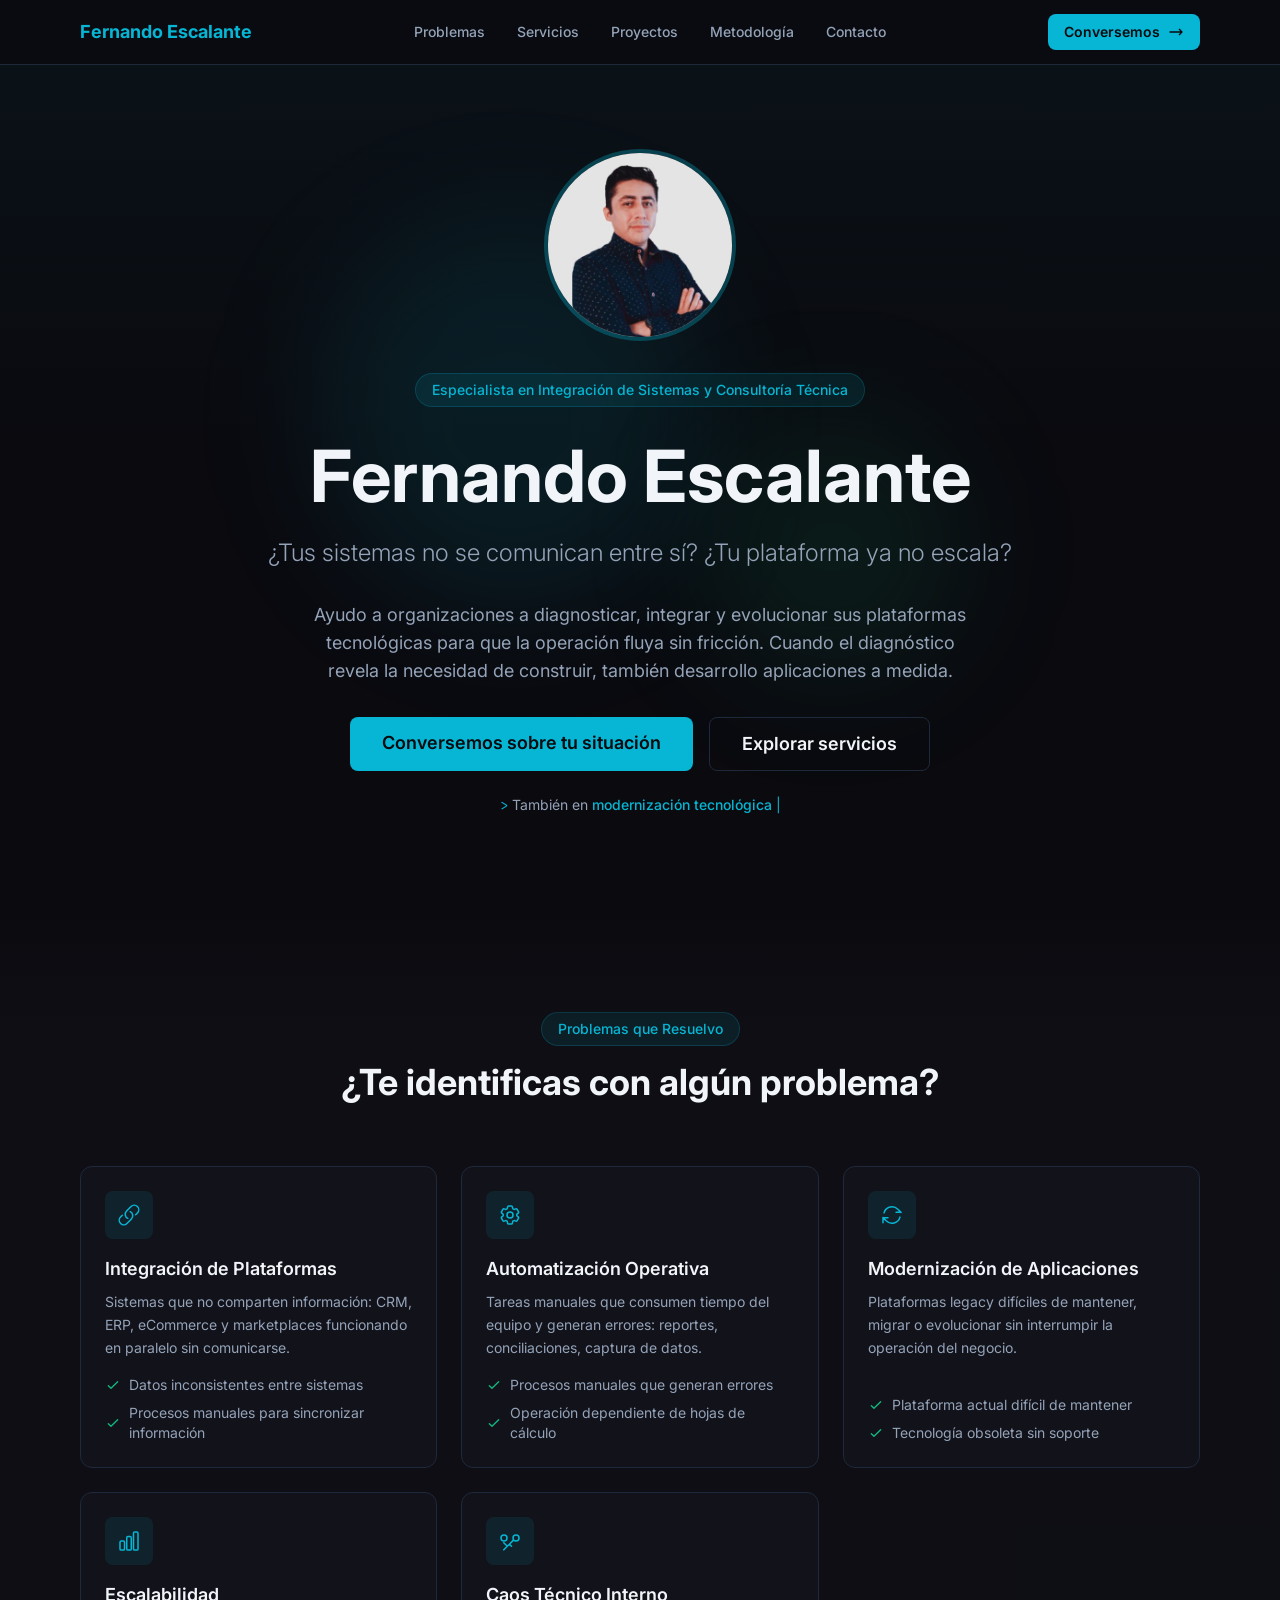
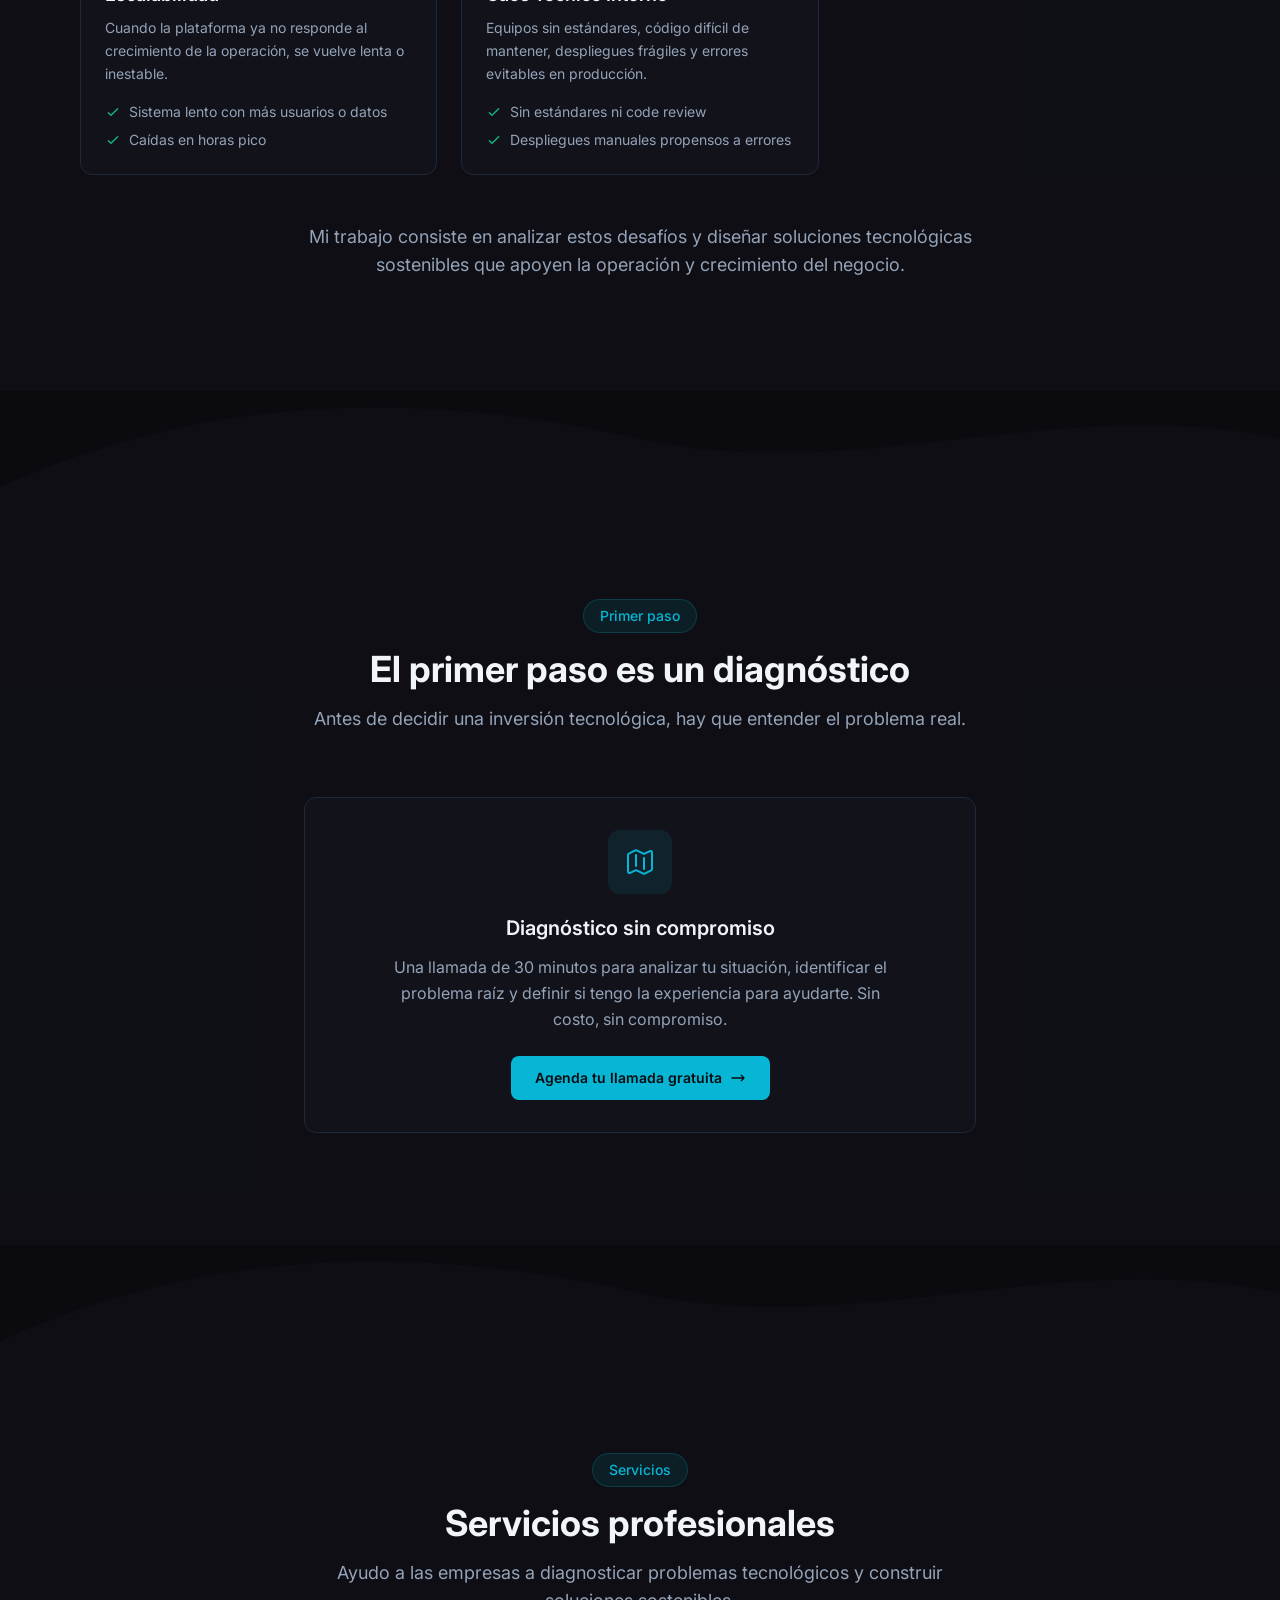
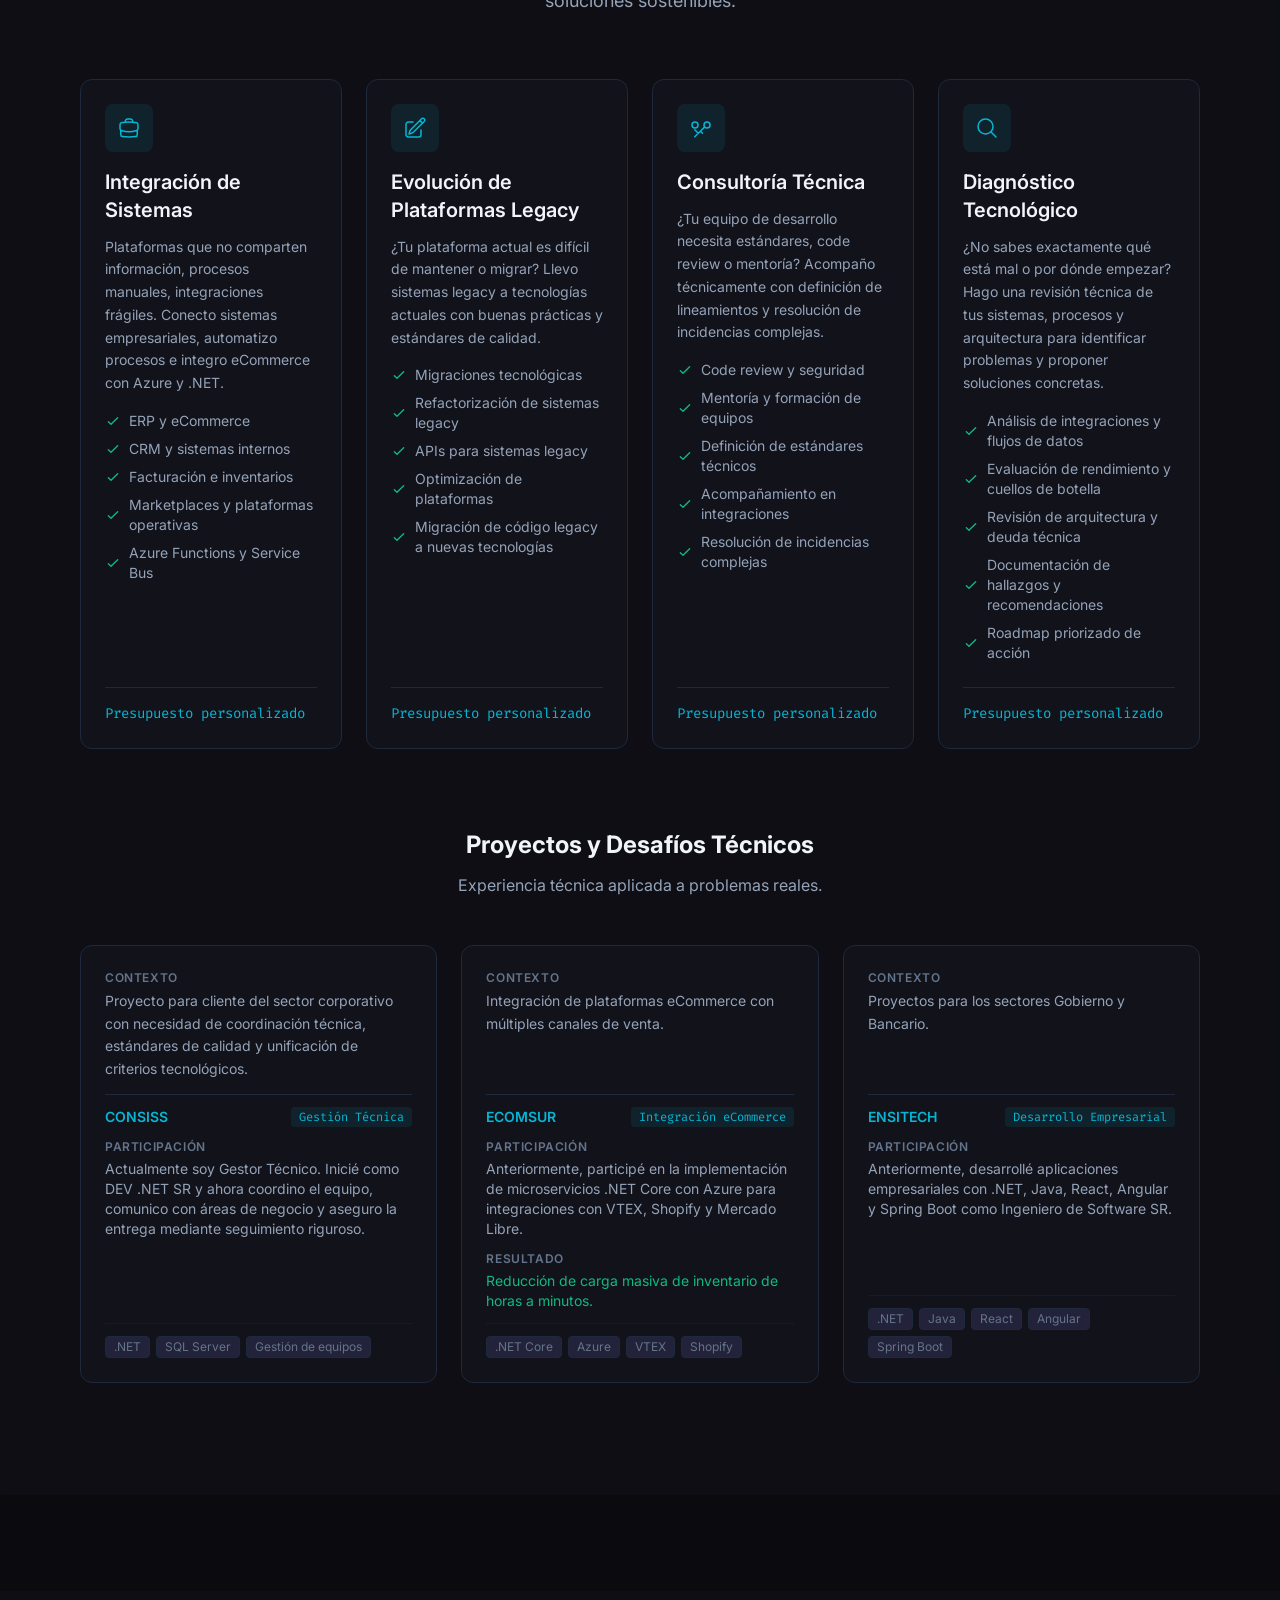
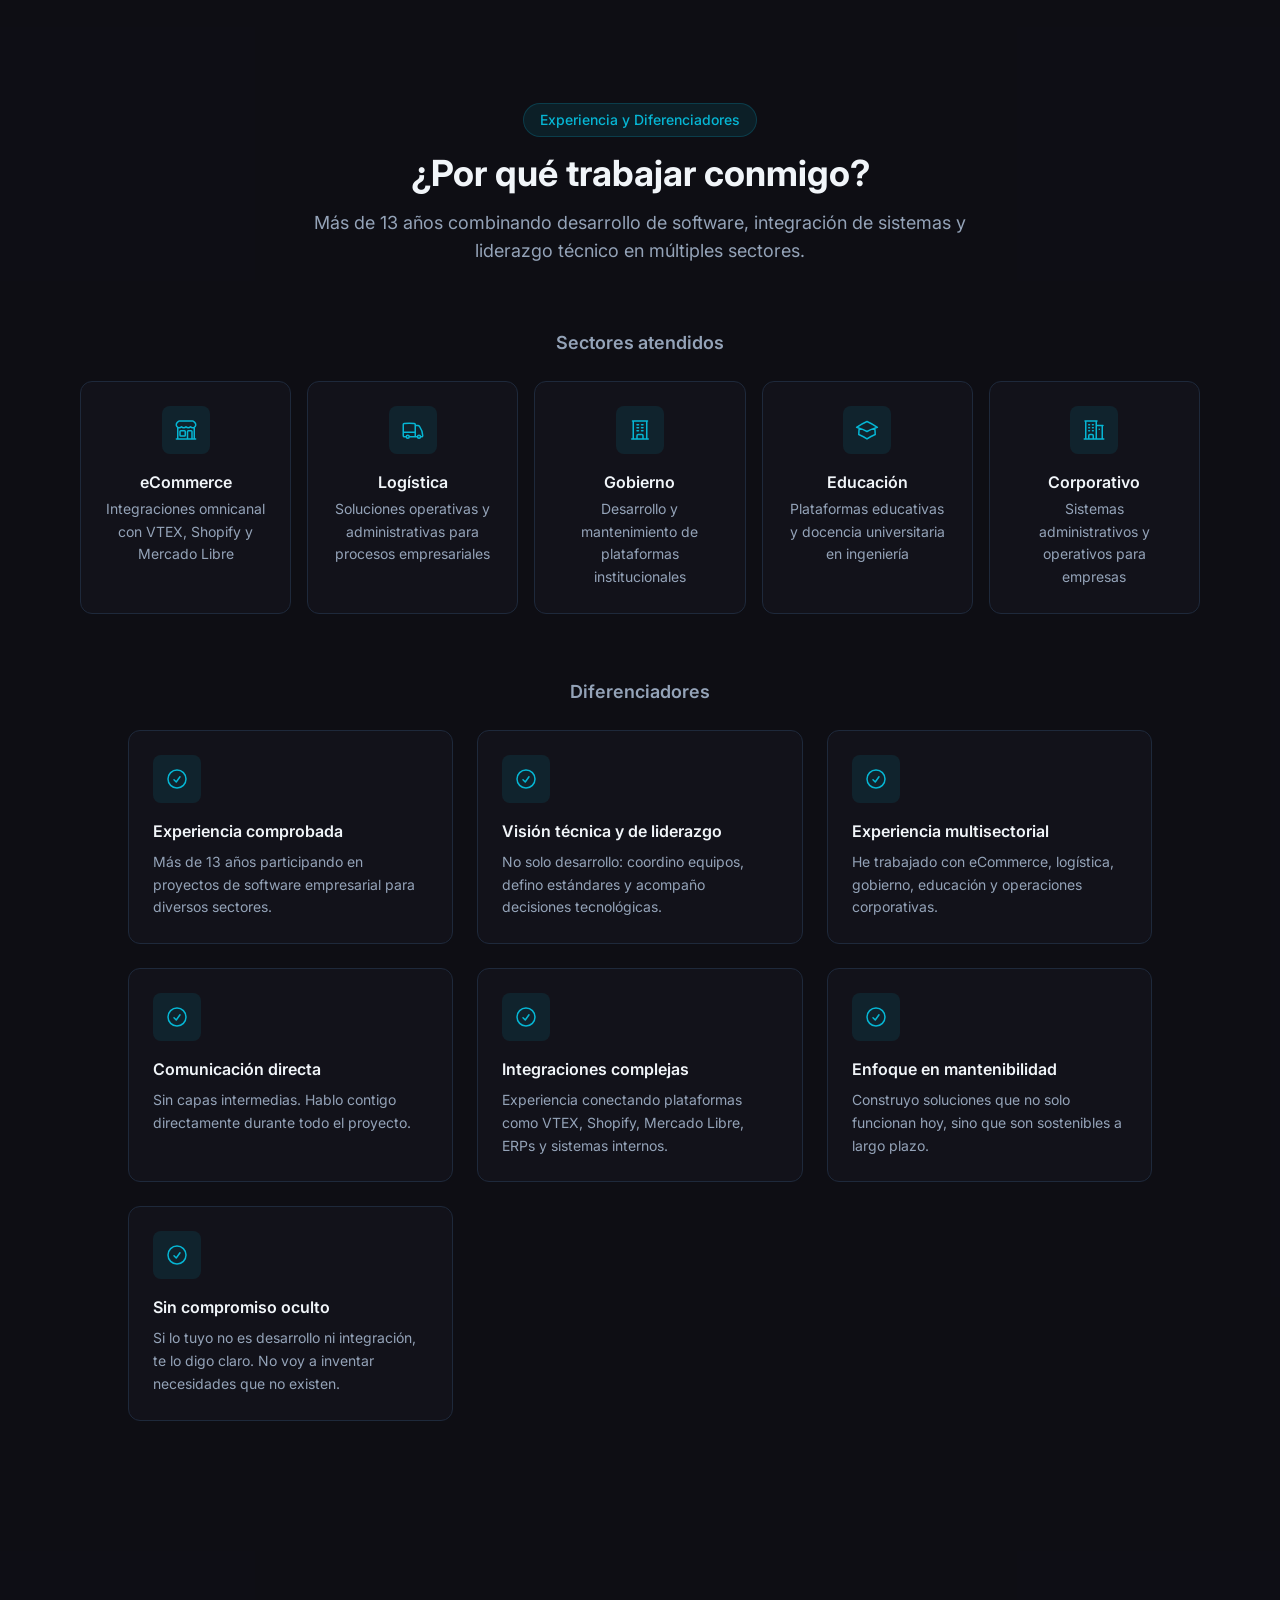
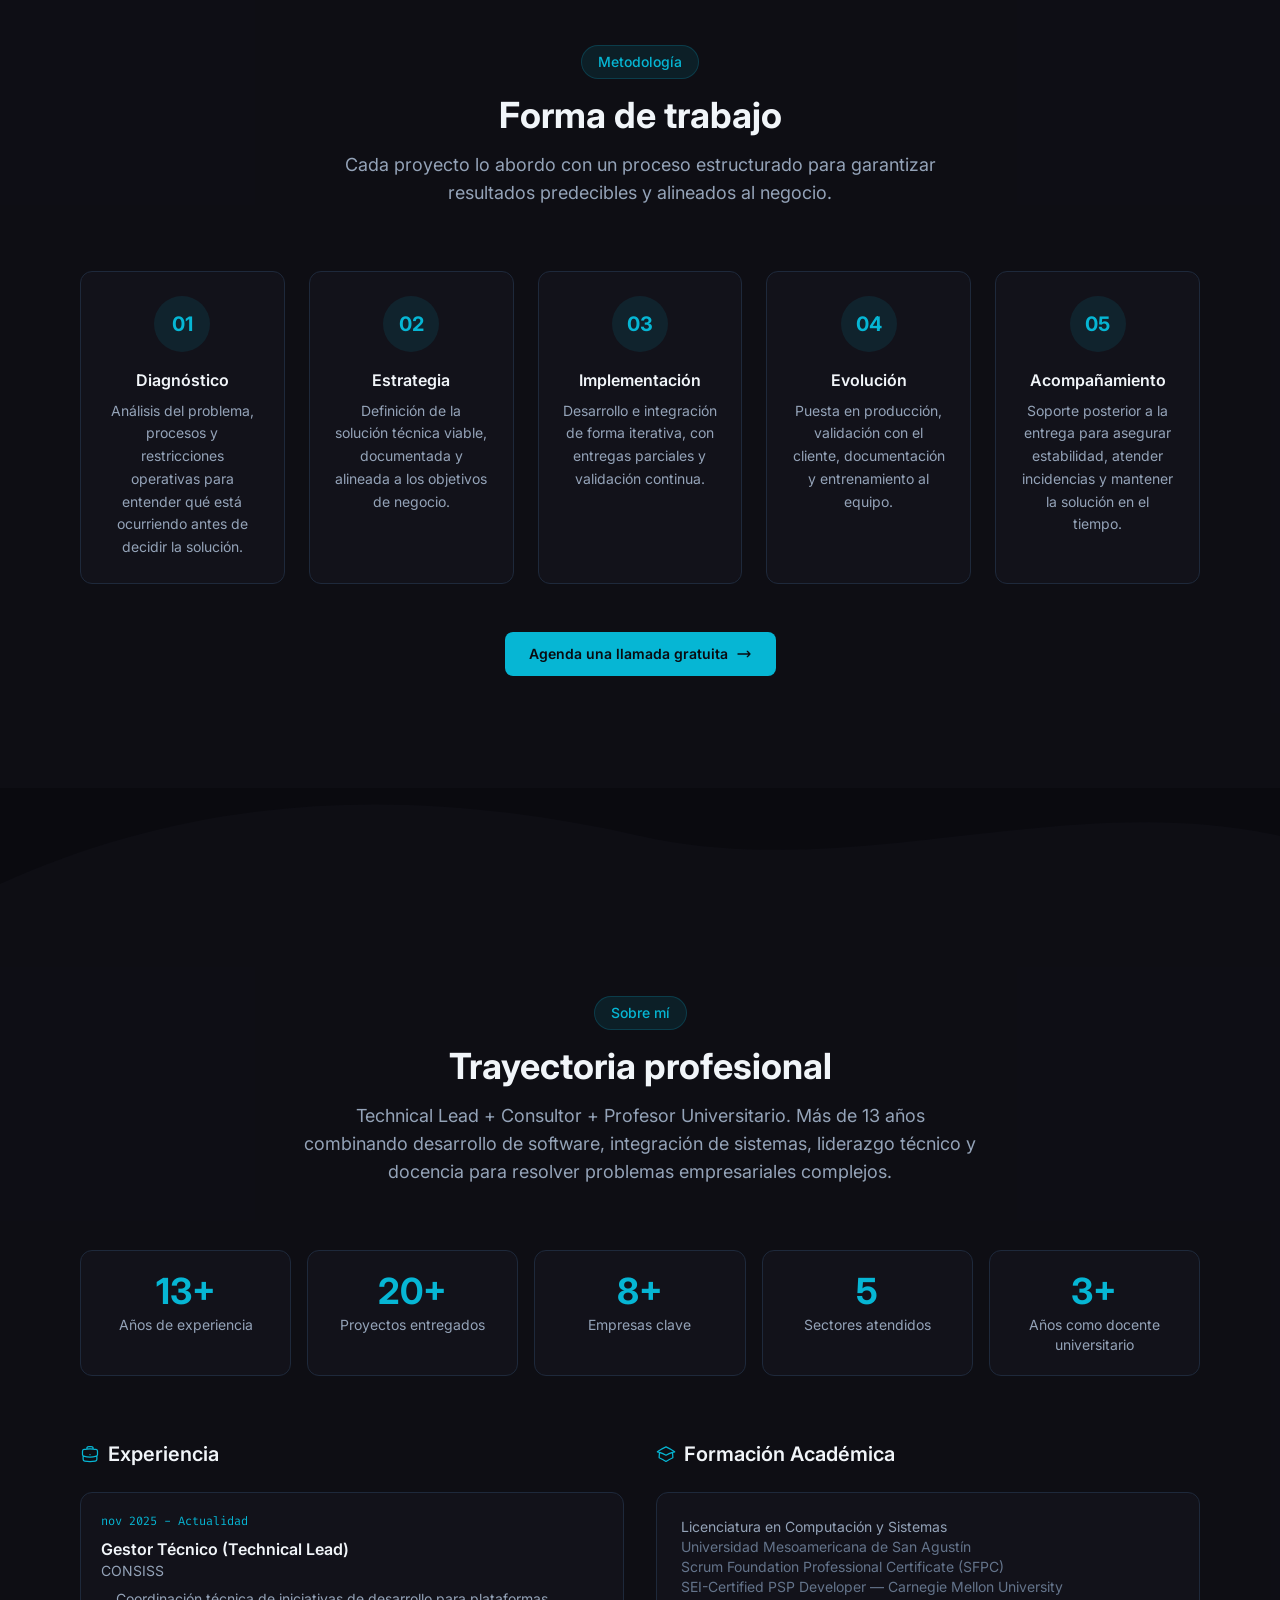
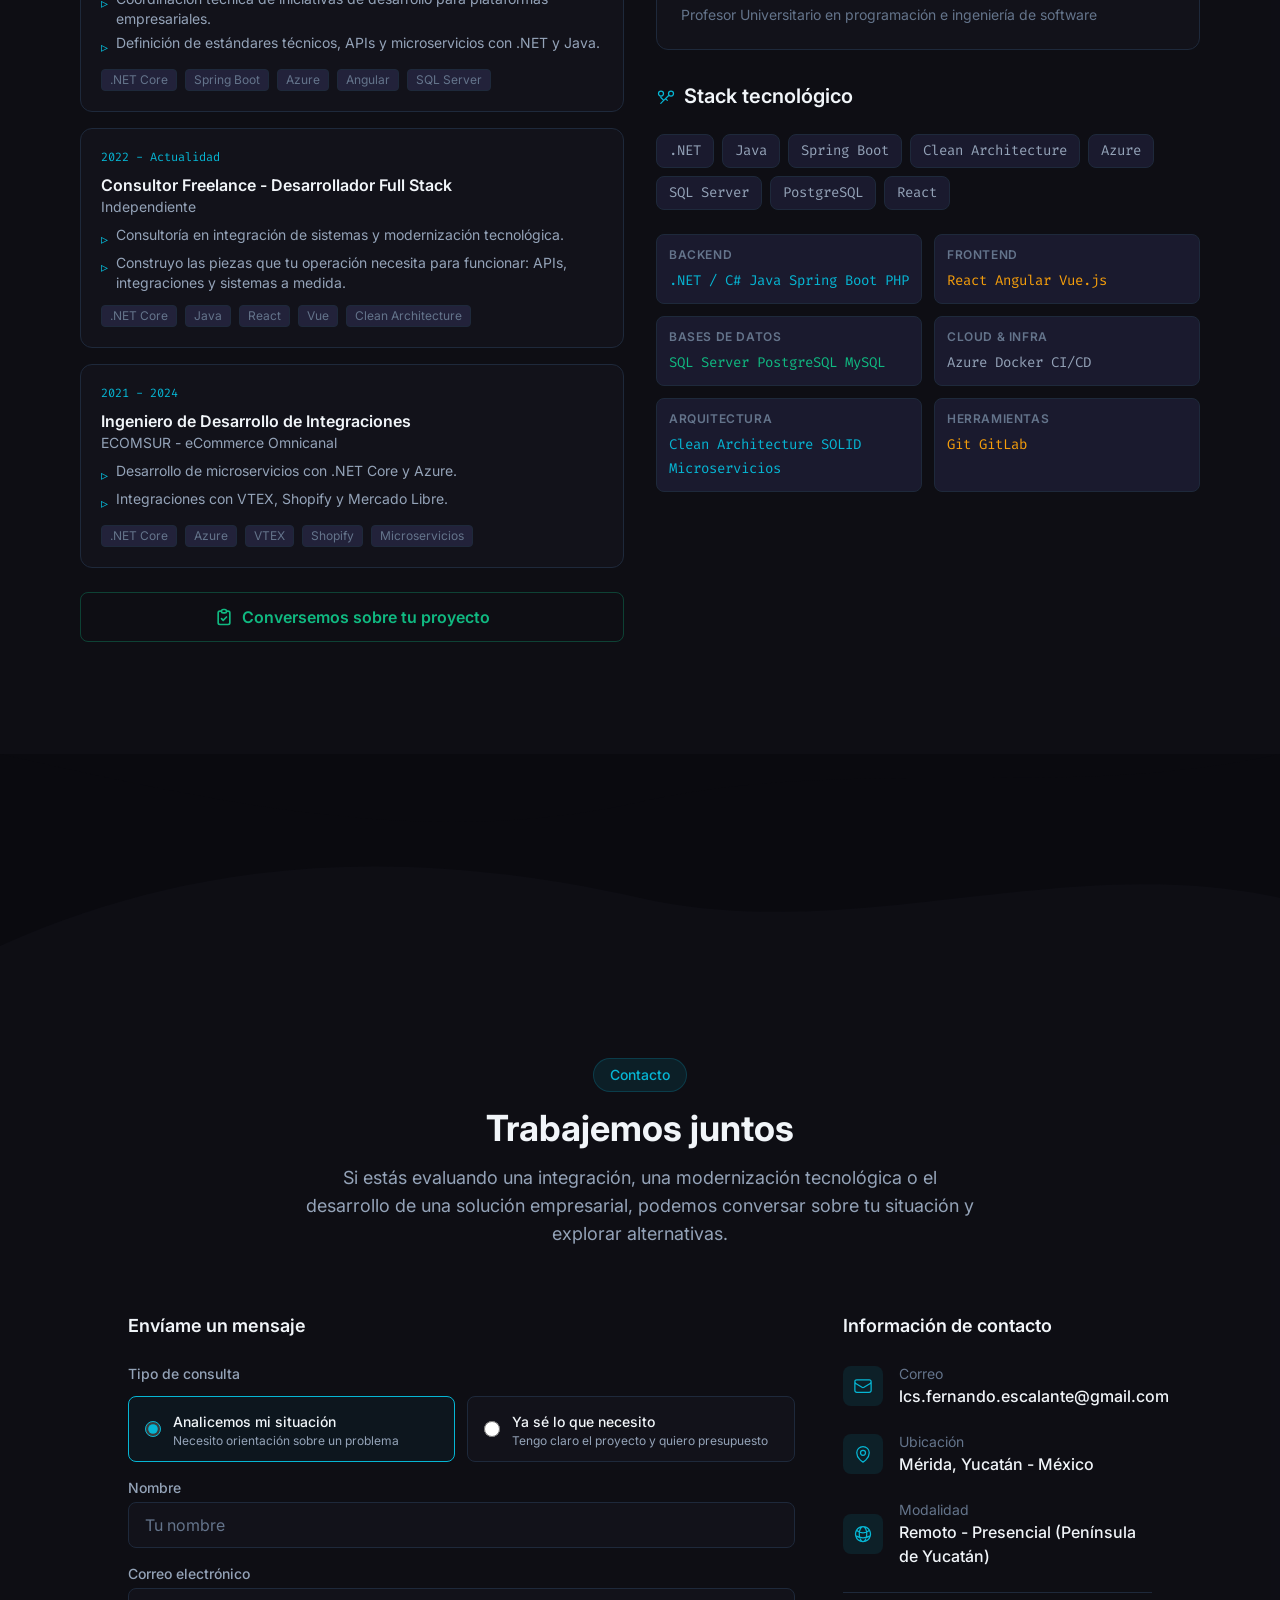
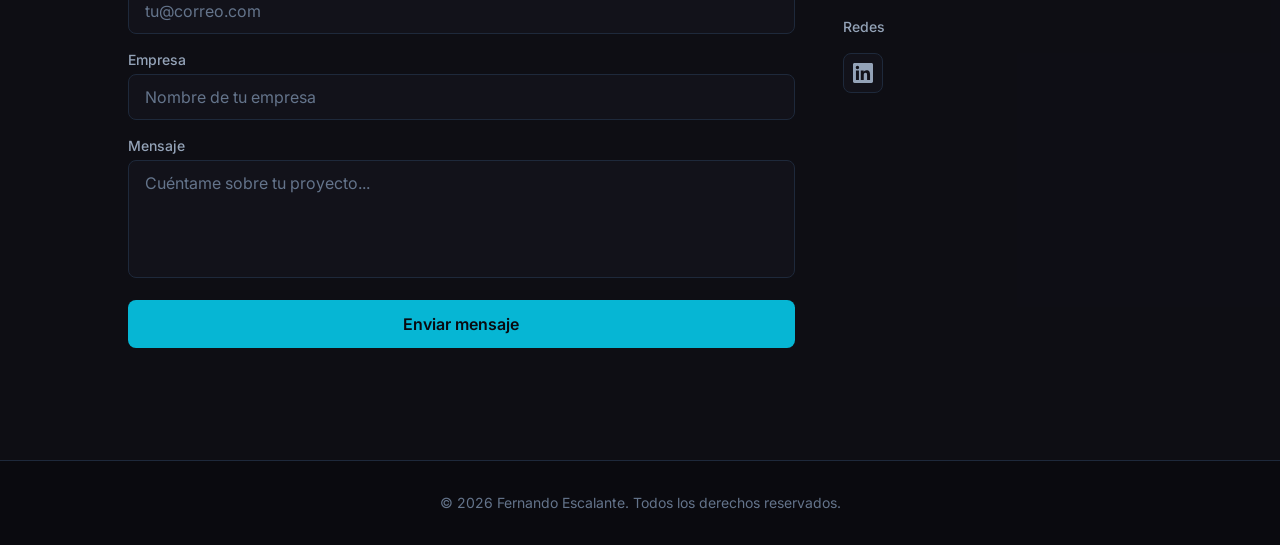
==== commit e94c4d40: "deploy: foto Hero a w-48, nuevo flujo Diagnóstico entre Problemas y Servicios, navbar con Problemas," ====
--- a/index.html
+++ b/index.html
@@ -1,14 +1,14 @@
-<!DOCTYPE html><html lang="es" class="scroll-smooth"> <head><meta charset="UTF-8"><meta name="viewport" content="width=device-width, initial-scale=1.0"><link rel="icon" type="image/svg+xml" href="/favicon.svg"><link rel="canonical" href="https://fecemconsultoria.com"><meta name="generator" content="Astro v6.4.4"><meta name="description" content="Consultor en integración de sistemas y evolución de plataformas empresariales. +13 años ayudando a empresas a diagnosticar, integrar y modernizar su tecnología."><meta name="author" content="Fernando Escalante"><meta property="og:title" content="Fernando Escalante | Consultor en Integración de Sistemas"><meta property="og:description" content="Consultor en integración de sistemas y evolución de plataformas empresariales. +13 años ayudando a empresas a diagnosticar, integrar y modernizar su tecnología."><meta property="og:type" content="website"><meta property="og:url" content="https://fecemconsultoria.com"><meta property="og:site_name" content="Fernando Escalante | Consultor en Integración de Sistemas"><meta property="og:image" content="https://fecemconsultoria.com/images/og-image.png"><meta property="og:image:width" content="1200"><meta property="og:image:height" content="630"><meta property="og:image:alt" content="Fernando Escalante — Consultor en Integración de Sistemas y Evolución de Plataformas Empresariales"><title>Fernando Escalante | Consultor en Integración de Sistemas</title><script type="application/ld+json">
+<!DOCTYPE html><html lang="es" class="scroll-smooth"> <head><meta charset="UTF-8"><meta name="viewport" content="width=device-width, initial-scale=1.0"><link rel="icon" type="image/svg+xml" href="/favicon.svg"><link rel="canonical" href="https://fecemconsultoria.com"><meta name="generator" content="Astro v6.4.6"><meta name="description" content="Consultoría tecnológica y desarrollo de software a medida. Primero diagnosticamos tu problema, luego construimos la solución. Más de 13 años de experiencia."><meta name="author" content="Fernando Escalante"><meta property="og:title" content="Fernando Escalante | Consultoría y Desarrollo de Software"><meta property="og:description" content="Consultoría tecnológica y desarrollo de software a medida. Primero diagnosticamos tu problema, luego construimos la solución. Más de 13 años de experiencia."><meta property="og:type" content="website"><meta property="og:url" content="https://fecemconsultoria.com"><meta property="og:locale" content="es_MX"><meta property="og:site_name" content="Fernando Escalante | Consultoría y Desarrollo de Software"><meta property="og:image" content="https://fecemconsultoria.com/images/og-image.png"><meta property="og:image:width" content="1200"><meta property="og:image:height" content="630"><meta property="og:image:alt" content="Fernando Escalante — Consultoría y Desarrollo de Software"><title>Fernando Escalante | Consultoría y Desarrollo de Software</title><script type="application/ld+json">
     {
       "@context": "https://schema.org",
       "@type": "Person",
       "name": "Fernando Escalante",
       "givenName": "Fernando",
       "familyName": "Escalante",
-      "description": "Consultor en integración de sistemas y evolución de plataformas empresariales. +13 años ayudando a empresas a diagnosticar, integrar y modernizar su tecnología.",
+      "description": "Consultor\u00eda tecnol\u00f3gica y desarrollo de software a medida. Primero diagnosticamos tu problema, luego construimos la soluci\u00f3n. M\u00e1s de 13 a\u00f1os de experiencia.",
       "url": "https://fecemconsultoria.com",
       "image": "https://fecemconsultoria.com/images/og-image.png",
-      "jobTitle": "Consultor en Integración de Sistemas",
+      "jobTitle": "Consultor\u00eda y Desarrollo de Software",
       "knowsAbout": [
         ".NET", "C#", "Java", "Spring Boot", "React", "Angular", "Vue.js",
         "SQL Server", "PostgreSQL", "Azure", "Clean Architecture",
@@ -19,71 +19,92 @@
       ],
       "alumniOf": {
         "@type": "CollegeOrUniversity",
-        "name": "Universidad Mesoamericana de San Agustín"
+        "name": "Universidad Mesoamericana de San Agust\u00edn"
       }
     }
-    </script><link rel="stylesheet" href="/_astro/index.DsvERlrd.css"></head> <body class="bg-[#0a0a0f] text-text font-sans antialiased"> <nav class="fixed top-0 left-0 right-0 z-50 bg-[#0a0a0f]/80 backdrop-blur-md border-b border-border"> <div class="max-w-6xl mx-auto px-4 h-16 flex items-center justify-between"> <a href="#" class="font-bold text-lg text-primary hover:text-primary-dark transition-colors">
+    </script><link rel="stylesheet" href="/_astro/index.CIog_xD1.css"></head> <body class="bg-[#0a0a0f] text-text font-sans antialiased"> <nav class="fixed top-0 left-0 right-0 z-50 bg-[#0a0a0f]/80 backdrop-blur-md border-b border-border"> <div class="max-w-6xl mx-auto px-4 h-16 flex items-center justify-between"> <a href="#" class="font-bold text-lg text-primary hover:text-primary-dark transition-colors">
 Fernando Escalante
-</a> <ul class="hidden md:flex items-center gap-8 text-sm font-medium text-text-muted"> <li><a href="#servicios" class="hover:text-primary transition-colors">Servicios</a></li> <li><a href="#casos-exito" class="hover:text-primary transition-colors">Proyectos</a></li> <li><a href="#metodologia" class="hover:text-primary transition-colors">Metodología</a></li> <li><a href="#contacto" class="hover:text-primary transition-colors">Contacto</a></li> </ul> <a href="#contacto" class="hidden md:inline-flex items-center gap-2 px-4 py-2 bg-primary text-[#0a0a0f] font-semibold rounded-lg text-sm hover:bg-primary-dark transition-colors">
+</a> <ul class="hidden md:flex items-center gap-8 text-sm font-medium text-text-muted"> <li><a href="#problemas" class="hover:text-primary transition-colors">Problemas</a></li> <li><a href="#servicios" class="hover:text-primary transition-colors">Servicios</a></li> <li><a href="#casos-exito" class="hover:text-primary transition-colors">Proyectos</a></li> <li><a href="#metodologia" class="hover:text-primary transition-colors">Metodolog&iacute;a</a></li> <li><a href="#contacto" class="hover:text-primary transition-colors">Contacto</a></li> </ul> <a href="#contacto" class="hidden md:inline-flex items-center gap-2 px-4 py-2 bg-primary text-[#0a0a0f] font-semibold rounded-lg text-sm hover:bg-primary-dark transition-colors">
 Conversemos
-<svg class="w-4 h-4" fill="none" viewBox="0 0 24 24" stroke="currentColor"><path stroke-linecap="round" stroke-linejoin="round" stroke-width="2" d="M17 8l4 4m0 0l-4 4m4-4H3"></path></svg> </a> <button id="menu-toggle" class="md:hidden text-text p-2" aria-label="Menú"> <svg class="w-6 h-6" fill="none" viewBox="0 0 24 24" stroke="currentColor"><path stroke-linecap="round" stroke-linejoin="round" stroke-width="2" d="M4 6h16M4 12h16M4 18h16"></path></svg> </button> </div> <div id="mobile-menu" class="hidden md:hidden bg-surface border-t border-border"> <ul class="flex flex-col gap-2 p-4 text-sm font-medium text-text-muted"> <li><a href="#servicios" class="block py-2 hover:text-primary transition-colors">Servicios</a></li> <li><a href="#casos-exito" class="block py-2 hover:text-primary transition-colors">Proyectos</a></li> <li><a href="#metodologia" class="block py-2 hover:text-primary transition-colors">Metodología</a></li> <li><a href="#contacto" class="block py-2 hover:text-primary transition-colors">Contacto</a></li> <li><a href="#contacto" class="block py-2 text-primary font-semibold">Conversemos</a></li> </ul> </div> </nav> <script type="module">document.getElementById("menu-toggle")?.addEventListener("click",()=>{document.getElementById("mobile-menu")?.classList.toggle("hidden")});document.querySelectorAll('a[href^="#"]').forEach(n=>{n.addEventListener("click",()=>{const e=document.getElementById("mobile-menu");e&&!e.classList.contains("hidden")&&e.classList.add("hidden")})});</script> <main>  <section class="min-h-screen flex items-center justify-center pt-16 relative overflow-hidden"> <div class="absolute inset-0 bg-gradient-to-b from-primary/5 via-transparent to-transparent pointer-events-none"></div> <div class="absolute top-1/4 left-1/4 w-96 h-96 bg-primary/10 rounded-full blur-3xl pointer-events-none"></div> <div class="absolute bottom-1/4 right-1/4 w-64 h-64 bg-accent/10 rounded-full blur-3xl pointer-events-none"></div> <div class="max-w-6xl mx-auto px-4 text-center relative z-10"> <div class="mb-8"> <img src="/images/foto-profile.jpg" alt="Fernando Escalante" class="w-32 h-32 rounded-full mx-auto border-4 border-primary/30 object-cover"> </div> <p class="inline-block px-4 py-1.5 rounded-full text-sm font-medium bg-primary/10 text-primary border border-primary/20 mb-6">
-Especialista en Integración de Sistemas y Consultoría Técnica
+<svg class="w-4 h-4" fill="none" viewBox="0 0 24 24" stroke="currentColor"><path stroke-linecap="round" stroke-linejoin="round" stroke-width="2" d="M17 8l4 4m0 0l-4 4m4-4H3"></path></svg> </a> <button id="menu-toggle" class="md:hidden text-text p-2" aria-label="Menú"> <svg class="w-6 h-6" fill="none" viewBox="0 0 24 24" stroke="currentColor"><path stroke-linecap="round" stroke-linejoin="round" stroke-width="2" d="M4 6h16M4 12h16M4 18h16"></path></svg> </button> </div> <div id="mobile-menu" class="hidden md:hidden bg-surface border-t border-border"> <ul class="flex flex-col gap-2 p-4 text-sm font-medium text-text-muted"> <li><a href="#problemas" class="block py-2 hover:text-primary transition-colors">Problemas</a></li> <li><a href="#servicios" class="block py-2 hover:text-primary transition-colors">Servicios</a></li> <li><a href="#casos-exito" class="block py-2 hover:text-primary transition-colors">Proyectos</a></li> <li><a href="#metodologia" class="block py-2 hover:text-primary transition-colors">Metodolog&iacute;a</a></li> <li><a href="#contacto" class="block py-2 hover:text-primary transition-colors">Contacto</a></li> <li><a href="#contacto" class="block py-2 text-primary font-semibold">Conversemos</a></li> </ul> </div> </nav> <script type="module">document.getElementById("menu-toggle")?.addEventListener("click",()=>{document.getElementById("mobile-menu")?.classList.toggle("hidden")});document.querySelectorAll('a[href^="#"]').forEach(n=>{n.addEventListener("click",()=>{const e=document.getElementById("mobile-menu");e&&!e.classList.contains("hidden")&&e.classList.add("hidden")})});</script> <main>  <section class="min-h-screen flex items-center justify-center pt-16 relative overflow-hidden"> <div class="absolute inset-0 bg-gradient-to-b from-primary/5 via-transparent to-transparent pointer-events-none"></div> <div class="absolute top-1/4 left-1/4 w-96 h-96 bg-primary/10 rounded-full blur-3xl pointer-events-none"></div> <div class="absolute bottom-1/4 right-1/4 w-64 h-64 bg-accent/10 rounded-full blur-3xl pointer-events-none"></div> <div class="max-w-6xl mx-auto px-4 text-center relative z-10"> <div class="mb-8"> <img src="/images/foto-profile.jpg" alt="Fernando Escalante" class="w-48 h-48 rounded-full mx-auto border-4 border-primary/30 object-cover"> </div> <p class="inline-block px-4 py-1.5 rounded-full text-sm font-medium bg-primary/10 text-primary border border-primary/20 mb-6">
+Especialista en Integraci&oacute;n de Sistemas y Consultor&iacute;a T&eacute;cnica
 </p> <h1 class="text-4xl md:text-6xl lg:text-7xl font-bold leading-tight mb-4">
 Fernando Escalante
 </h1> <h2 class="text-xl md:text-2xl text-text-muted font-light mb-8 text-balance">
-¿Tus sistemas no se comunican entre sí? ¿Tu plataforma ya no escala?
+&iquest;Tus sistemas no se comunican entre s&iacute;? &iquest;Tu plataforma ya no escala?
 </h2> <p class="max-w-2xl mx-auto text-text-muted text-lg mb-8">
-Ayudo a organizaciones a diagnosticar, integrar y evolucionar sus plataformas tecnológicas para que la operación fluya sin fricción. Cuando el diagnóstico revela la necesidad de construir, también desarrollo aplicaciones a medida.
-</p> <div class="flex flex-wrap justify-center gap-3 mb-8"> <span class="px-3 py-1.5 text-sm font-mono bg-surface-light border border-border rounded-lg text-text-muted hover:border-primary/50 hover:text-primary transition-colors"> .NET </span><span class="px-3 py-1.5 text-sm font-mono bg-surface-light border border-border rounded-lg text-text-muted hover:border-primary/50 hover:text-primary transition-colors"> Java </span><span class="px-3 py-1.5 text-sm font-mono bg-surface-light border border-border rounded-lg text-text-muted hover:border-primary/50 hover:text-primary transition-colors"> Spring Boot </span><span class="px-3 py-1.5 text-sm font-mono bg-surface-light border border-border rounded-lg text-text-muted hover:border-primary/50 hover:text-primary transition-colors"> Clean Architecture </span><span class="px-3 py-1.5 text-sm font-mono bg-surface-light border border-border rounded-lg text-text-muted hover:border-primary/50 hover:text-primary transition-colors"> Azure </span><span class="px-3 py-1.5 text-sm font-mono bg-surface-light border border-border rounded-lg text-text-muted hover:border-primary/50 hover:text-primary transition-colors"> SQL Server </span><span class="px-3 py-1.5 text-sm font-mono bg-surface-light border border-border rounded-lg text-text-muted hover:border-primary/50 hover:text-primary transition-colors"> PostgreSQL </span><span class="px-3 py-1.5 text-sm font-mono bg-surface-light border border-border rounded-lg text-text-muted hover:border-primary/50 hover:text-primary transition-colors"> React </span> </div> <div class="flex flex-col sm:flex-row gap-4 justify-center"> <a href="#contacto" class="px-8 py-3 bg-primary text-[#0a0a0f] font-semibold rounded-lg hover:bg-primary-dark transition-colors text-lg">
-Conversemos sobre tu situación
+Ayudo a organizaciones a diagnosticar, integrar y evolucionar sus plataformas tecnol&oacute;gicas
+      para que la operaci&oacute;n fluya sin fricci&oacute;n. Cuando el diagn&oacute;stico revela la
+      necesidad de construir, tambi&eacute;n desarrollo aplicaciones a medida.
+</p> <div class="flex flex-col sm:flex-row gap-4 justify-center"> <a href="#contacto" class="px-8 py-3 bg-primary text-[#0a0a0f] font-semibold rounded-lg hover:bg-primary-dark transition-colors text-lg">
+Conversemos sobre tu situaci&oacute;n
 </a> <a href="#servicios" class="px-8 py-3 border border-border text-text font-semibold rounded-lg hover:border-primary/50 hover:text-primary transition-colors text-lg">
 Explorar servicios
-</a> </div> <p class="text-sm text-text-muted mt-6"> <span class="text-primary font-mono">&gt;</span> También en
-<span id="tw-refuerzo" class="text-primary font-medium"></span> <span class="animate-pulse text-primary">|</span> </p> </div> </section> <script type="module">const o=["integración de sistemas","evolución de plataformas","claridad tecnológica"];let s=0,e=0,t=!1;const i=document.getElementById("tw-refuerzo");function n(){if(!i)return;const r=o[s];if(t?(i.textContent=r.substring(0,e-1),e--):(i.textContent=r.substring(0,e+1),e++),!t&&e===r.length){setTimeout(()=>{t=!0,n()},2e3);return}if(t&&e===0){t=!1,s=(s+1)%o.length,setTimeout(n,500);return}setTimeout(n,t?50:100)}n();</script> <div class="relative"> <div class="absolute inset-x-0 top-0 h-32 bg-gradient-to-b from-[#0a0a0f] to-transparent pointer-events-none z-10"></div> <section id="problemas" class="py-20 md:py-28 bg-surface/50"> <div class="max-w-6xl mx-auto px-4"> <div class="text-center mb-16"> <p class="inline-block px-4 py-1.5 rounded-full text-sm font-medium bg-primary/10 text-primary border border-primary/20 mb-4">
-Situaciones Comunes
-</p> <h2 class="text-3xl md:text-4xl font-bold mb-4">¿Te encuentras en alguna de estas situaciones?</h2> </div> <div class="grid md:grid-cols-2 gap-6 max-w-4xl mx-auto"> <div class="group bg-surface border border-border rounded-xl p-6 hover:border-primary/30 hover:bg-surface-light transition-all duration-300 flex flex-col"> <div class="w-12 h-12 rounded-lg bg-primary/10 flex items-center justify-center mb-4 group-hover:bg-primary/20 transition-colors"> <svg class="w-6 h-6 text-primary" fill="none" viewBox="0 0 24 24" stroke="currentColor" stroke-width="1.5"> <path stroke-linecap="round" stroke-linejoin="round" d="M13.19 8.688a4.5 4.5 0 011.242 7.244l-4.5 4.5a4.5 4.5 0 01-6.364-6.364l1.757-1.757m13.35-.622l1.757-1.757a4.5 4.5 0 00-6.364-6.364l-4.5 4.5a4.5 4.5 0 001.242 7.244"></path> </svg> </div> <h3 class="text-lg font-semibold mb-2">Integración de Plataformas</h3> <p class="text-sm text-text-muted mb-4 leading-relaxed">Cuando sistemas distintos necesitan compartir información de forma confiable.</p> <ul class="space-y-2 mt-auto"> <li class="flex items-center gap-2 text-sm text-text-muted"> <svg class="w-4 h-4 text-accent shrink-0" fill="none" viewBox="0 0 24 24" stroke="currentColor" stroke-width="2"> <path stroke-linecap="round" stroke-linejoin="round" d="M5 13l4 4L19 7"></path> </svg>
-Tus sistemas no comparten información
+</a> </div> <p class="text-sm text-text-muted mt-6"> <span class="text-primary font-mono">&gt;</span> Tambi&eacute;n en
+<span id="tw-refuerzo" class="text-primary font-medium"></span> <span class="animate-pulse text-primary">|</span> </p> </div> </section> <script type="module">const c=["modernización tecnológica","arquitectura de software","mentoría técnica","diagnóstico tecnológico","optimización operativa"];let o=0,t=0,e=!1;const r=document.getElementById("tw-refuerzo");function n(){if(!r)return;const i=c[o];if(e?(r.textContent=i.substring(0,t-1),t--):(r.textContent=i.substring(0,t+1),t++),!e&&t===i.length){setTimeout(()=>{e=!0,n()},2e3);return}if(e&&t===0){e=!1,o=(o+1)%c.length,setTimeout(n,500);return}setTimeout(n,e?50:100)}n();</script> <div class="relative"> <div class="absolute inset-x-0 top-0 h-32 bg-gradient-to-b from-[#0a0a0f] to-transparent pointer-events-none z-10"></div> <section id="problemas" class="py-20 md:py-28 bg-surface/50"> <div class="max-w-6xl mx-auto px-4"> <div class="text-center mb-16"> <p class="inline-block px-4 py-1.5 rounded-full text-sm font-medium bg-primary/10 text-primary border border-primary/20 mb-4">
+Problemas que Resuelvo
+</p> <h2 class="text-3xl md:text-4xl font-bold mb-4">¿Te identificas con alg&uacute;n problema?</h2> </div> <div class="grid md:grid-cols-2 lg:grid-cols-3 gap-6"> <div class="group bg-surface border border-border rounded-xl p-6 hover:border-primary/30 hover:bg-surface-light transition-all duration-300 flex flex-col"> <div class="w-12 h-12 rounded-lg bg-primary/10 flex items-center justify-center mb-4 group-hover:bg-primary/20 transition-colors"> <svg class="w-6 h-6 text-primary" fill="none" viewBox="0 0 24 24" stroke="currentColor" stroke-width="1.5"> <path stroke-linecap="round" stroke-linejoin="round" d="M13.19 8.688a4.5 4.5 0 011.242 7.244l-4.5 4.5a4.5 4.5 0 01-6.364-6.364l1.757-1.757m13.35-.622l1.757-1.757a4.5 4.5 0 00-6.364-6.364l-4.5 4.5a4.5 4.5 0 001.242 7.244"></path> </svg> </div> <h3 class="text-lg font-semibold mb-2">Integraci&oacute;n de Plataformas</h3> <p class="text-sm text-text-muted mb-4 leading-relaxed">Sistemas que no comparten informaci&oacute;n: CRM, ERP, eCommerce y marketplaces funcionando en paralelo sin comunicarse.</p> <ul class="space-y-2 mt-auto"> <li class="flex items-center gap-2 text-sm text-text-muted"> <svg class="w-4 h-4 text-accent shrink-0" fill="none" viewBox="0 0 24 24" stroke="currentColor" stroke-width="2"> <path stroke-linecap="round" stroke-linejoin="round" d="M5 13l4 4L19 7"></path> </svg>
+Datos inconsistentes entre sistemas
 </li> <li class="flex items-center gap-2 text-sm text-text-muted"> <svg class="w-4 h-4 text-accent shrink-0" fill="none" viewBox="0 0 24 24" stroke="currentColor" stroke-width="2"> <path stroke-linecap="round" stroke-linejoin="round" d="M5 13l4 4L19 7"></path> </svg>
-Necesitas integrar aplicaciones existentes
-</li> </ul> </div> <div class="group bg-surface border border-border rounded-xl p-6 hover:border-primary/30 hover:bg-surface-light transition-all duration-300 flex flex-col"> <div class="w-12 h-12 rounded-lg bg-primary/10 flex items-center justify-center mb-4 group-hover:bg-primary/20 transition-colors"> <svg class="w-6 h-6 text-primary" fill="none" viewBox="0 0 24 24" stroke="currentColor" stroke-width="1.5"> <path stroke-linecap="round" stroke-linejoin="round" d="M9.594 3.94c.09-.542.56-.94 1.11-.94h2.593c.55 0 1.02.398 1.11.94l.213 1.281c.063.374.313.686.645.87.074.04.147.083.22.127.324.196.72.257 1.075.124l1.217-.456a1.125 1.125 0 011.37.49l1.296 2.247a1.125 1.125 0 01-.26 1.431l-1.003.827c-.293.24-.438.613-.431.992a6.759 6.759 0 010 .255c-.007.378.138.75.43.99l1.005.828c.424.35.534.954.26 1.43l-1.298 2.247a1.125 1.125 0 01-1.369.491l-1.217-.456c-.355-.133-.75-.072-1.076.124a6.57 6.57 0 01-.22.128c-.331.183-.581.495-.644.869l-.213 1.28c-.09.543-.56.941-1.11.941h-2.594c-.55 0-1.02-.398-1.11-.94l-.213-1.281c-.062-.374-.312-.686-.644-.87a6.52 6.52 0 01-.22-.127c-.325-.196-.72-.257-1.076-.124l-1.217.456a1.125 1.125 0 01-1.369-.49l-1.297-2.247a1.125 1.125 0 01.26-1.431l1.004-.827c.292-.24.437-.613.43-.992a6.932 6.932 0 010-.255c.007-.378-.138-.75-.43-.99l-1.004-.828a1.125 1.125 0 01-.26-1.43l1.297-2.247a1.125 1.125 0 011.37-.491l1.216.456c.356.133.751.072 1.076-.124.072-.044.146-.087.22-.128.332-.183.582-.495.644-.869l.214-1.281z"></path> <path stroke-linecap="round" stroke-linejoin="round" d="M15 12a3 3 0 11-6 0 3 3 0 016 0z"></path> </svg> </div> <h3 class="text-lg font-semibold mb-2">Automatización Operativa</h3> <p class="text-sm text-text-muted mb-4 leading-relaxed">Cuando existen tareas manuales que consumen tiempo y generan errores.</p> <ul class="space-y-2 mt-auto"> <li class="flex items-center gap-2 text-sm text-text-muted"> <svg class="w-4 h-4 text-accent shrink-0" fill="none" viewBox="0 0 24 24" stroke="currentColor" stroke-width="2"> <path stroke-linecap="round" stroke-linejoin="round" d="M5 13l4 4L19 7"></path> </svg>
+Procesos manuales para sincronizar informaci&oacute;n
+</li> </ul> </div> <div class="group bg-surface border border-border rounded-xl p-6 hover:border-primary/30 hover:bg-surface-light transition-all duration-300 flex flex-col"> <div class="w-12 h-12 rounded-lg bg-primary/10 flex items-center justify-center mb-4 group-hover:bg-primary/20 transition-colors"> <svg class="w-6 h-6 text-primary" fill="none" viewBox="0 0 24 24" stroke="currentColor" stroke-width="1.5"> <path stroke-linecap="round" stroke-linejoin="round" d="M9.594 3.94c.09-.542.56-.94 1.11-.94h2.593c.55 0 1.02.398 1.11.94l.213 1.281c.063.374.313.686.645.87.074.04.147.083.22.127.324.196.72.257 1.075.124l1.217-.456a1.125 1.125 0 011.37.49l1.296 2.247a1.125 1.125 0 01-.26 1.431l-1.003.827c-.293.24-.438.613-.431.992a6.759 6.759 0 010 .255c-.007.378.138.75.43.99l1.005.828c.424.35.534.954.26 1.43l-1.298 2.247a1.125 1.125 0 01-1.369.491l-1.217-.456c-.355-.133-.75-.072-1.076.124a6.57 6.57 0 01-.22.128c-.331.183-.581.495-.644.869l-.213 1.28c-.09.543-.56.941-1.11.941h-2.594c-.55 0-1.02-.398-1.11-.94l-.213-1.281c-.062-.374-.312-.686-.644-.87a6.52 6.52 0 01-.22-.127c-.325-.196-.72-.257-1.076-.124l-1.217.456a1.125 1.125 0 01-1.369-.49l-1.297-2.247a1.125 1.125 0 01.26-1.431l1.004-.827c.292-.24.437-.613.43-.992a6.932 6.932 0 010-.255c.007-.378-.138-.75-.43-.99l-1.004-.828a1.125 1.125 0 01-.26-1.43l1.297-2.247a1.125 1.125 0 011.37-.491l1.216.456c.356.133.751.072 1.076-.124.072-.044.146-.087.22-.128.332-.183.582-.495.644-.869l.214-1.281z"></path> <path stroke-linecap="round" stroke-linejoin="round" d="M15 12a3 3 0 11-6 0 3 3 0 016 0z"></path> </svg> </div> <h3 class="text-lg font-semibold mb-2">Automatizaci&oacute;n Operativa</h3> <p class="text-sm text-text-muted mb-4 leading-relaxed">Tareas manuales que consumen tiempo del equipo y generan errores: reportes, conciliaciones, captura de datos.</p> <ul class="space-y-2 mt-auto"> <li class="flex items-center gap-2 text-sm text-text-muted"> <svg class="w-4 h-4 text-accent shrink-0" fill="none" viewBox="0 0 24 24" stroke="currentColor" stroke-width="2"> <path stroke-linecap="round" stroke-linejoin="round" d="M5 13l4 4L19 7"></path> </svg>
 Procesos manuales que generan errores
 </li> <li class="flex items-center gap-2 text-sm text-text-muted"> <svg class="w-4 h-4 text-accent shrink-0" fill="none" viewBox="0 0 24 24" stroke="currentColor" stroke-width="2"> <path stroke-linecap="round" stroke-linejoin="round" d="M5 13l4 4L19 7"></path> </svg>
-Operación dependiente de hojas de cálculo
-</li> </ul> </div> <div class="group bg-surface border border-border rounded-xl p-6 hover:border-primary/30 hover:bg-surface-light transition-all duration-300 flex flex-col"> <div class="w-12 h-12 rounded-lg bg-primary/10 flex items-center justify-center mb-4 group-hover:bg-primary/20 transition-colors"> <svg class="w-6 h-6 text-primary" fill="none" viewBox="0 0 24 24" stroke="currentColor" stroke-width="1.5"> <path stroke-linecap="round" stroke-linejoin="round" d="M16.023 9.348h4.992v-.001M2.985 19.644v-4.992m0 0h4.992m-4.993 0l3.181 3.183a8.25 8.25 0 0013.803-3.7M4.031 9.865a8.25 8.25 0 0113.803-3.7l3.181 3.182"></path> </svg> </div> <h3 class="text-lg font-semibold mb-2">Modernización de Aplicaciones</h3> <p class="text-sm text-text-muted mb-4 leading-relaxed">Cuando una plataforma existente necesita evolucionar sin interrumpir la operación.</p> <ul class="space-y-2 mt-auto"> <li class="flex items-center gap-2 text-sm text-text-muted"> <svg class="w-4 h-4 text-accent shrink-0" fill="none" viewBox="0 0 24 24" stroke="currentColor" stroke-width="2"> <path stroke-linecap="round" stroke-linejoin="round" d="M5 13l4 4L19 7"></path> </svg>
-Plataforma actual difícil de mantener
+Operaci&oacute;n dependiente de hojas de c&aacute;lculo
+</li> </ul> </div> <div class="group bg-surface border border-border rounded-xl p-6 hover:border-primary/30 hover:bg-surface-light transition-all duration-300 flex flex-col"> <div class="w-12 h-12 rounded-lg bg-primary/10 flex items-center justify-center mb-4 group-hover:bg-primary/20 transition-colors"> <svg class="w-6 h-6 text-primary" fill="none" viewBox="0 0 24 24" stroke="currentColor" stroke-width="1.5"> <path stroke-linecap="round" stroke-linejoin="round" d="M16.023 9.348h4.992v-.001M2.985 19.644v-4.992m0 0h4.992m-4.993 0l3.181 3.183a8.25 8.25 0 0013.803-3.7M4.031 9.865a8.25 8.25 0 0113.803-3.7l3.181 3.182"></path> </svg> </div> <h3 class="text-lg font-semibold mb-2">Modernizaci&oacute;n de Aplicaciones</h3> <p class="text-sm text-text-muted mb-4 leading-relaxed">Plataformas legacy dif&iacute;ciles de mantener, migrar o evolucionar sin interrumpir la operaci&oacute;n del negocio.</p> <ul class="space-y-2 mt-auto"> <li class="flex items-center gap-2 text-sm text-text-muted"> <svg class="w-4 h-4 text-accent shrink-0" fill="none" viewBox="0 0 24 24" stroke="currentColor" stroke-width="2"> <path stroke-linecap="round" stroke-linejoin="round" d="M5 13l4 4L19 7"></path> </svg>
+Plataforma actual dif&iacute;cil de mantener
 </li> <li class="flex items-center gap-2 text-sm text-text-muted"> <svg class="w-4 h-4 text-accent shrink-0" fill="none" viewBox="0 0 24 24" stroke="currentColor" stroke-width="2"> <path stroke-linecap="round" stroke-linejoin="round" d="M5 13l4 4L19 7"></path> </svg>
-Evolucionar sistemas sin afectar la operación
-</li> </ul> </div> <div class="group bg-surface border border-border rounded-xl p-6 hover:border-primary/30 hover:bg-surface-light transition-all duration-300 flex flex-col"> <div class="w-12 h-12 rounded-lg bg-primary/10 flex items-center justify-center mb-4 group-hover:bg-primary/20 transition-colors"> <svg class="w-6 h-6 text-primary" fill="none" viewBox="0 0 24 24" stroke="currentColor" stroke-width="1.5"> <path stroke-linecap="round" stroke-linejoin="round" d="M3 13.125C3 12.504 3.504 12 4.125 12h2.25c.621 0 1.125.504 1.125 1.125v6.75C7.5 20.496 6.996 21 6.375 21h-2.25A1.125 1.125 0 013 19.875v-6.75zM9.75 8.625c0-.621.504-1.125 1.125-1.125h2.25c.621 0 1.125.504 1.125 1.125v11.25c0 .621-.504 1.125-1.125 1.125h-2.25a1.125 1.125 0 01-1.125-1.125V8.625zM16.5 4.125c0-.621.504-1.125 1.125-1.125h2.25C20.496 3 21 3.504 21 4.125v15.75c0 .621-.504 1.125-1.125 1.125h-2.25a1.125 1.125 0 01-1.125-1.125V4.125z"></path> </svg> </div> <h3 class="text-lg font-semibold mb-2">Escalabilidad</h3> <p class="text-sm text-text-muted leading-relaxed">Cuando una solución ya no responde adecuadamente al crecimiento de la organización.</p> </div> </div> <p class="text-center text-text-muted text-lg mt-12 max-w-2xl mx-auto">
+Tecnolog&iacute;a obsoleta sin soporte
+</li> </ul> </div> <div class="group bg-surface border border-border rounded-xl p-6 hover:border-primary/30 hover:bg-surface-light transition-all duration-300 flex flex-col"> <div class="w-12 h-12 rounded-lg bg-primary/10 flex items-center justify-center mb-4 group-hover:bg-primary/20 transition-colors"> <svg class="w-6 h-6 text-primary" fill="none" viewBox="0 0 24 24" stroke="currentColor" stroke-width="1.5"> <path stroke-linecap="round" stroke-linejoin="round" d="M3 13.125C3 12.504 3.504 12 4.125 12h2.25c.621 0 1.125.504 1.125 1.125v6.75C7.5 20.496 6.996 21 6.375 21h-2.25A1.125 1.125 0 013 19.875v-6.75zM9.75 8.625c0-.621.504-1.125 1.125-1.125h2.25c.621 0 1.125.504 1.125 1.125v11.25c0 .621-.504 1.125-1.125 1.125h-2.25a1.125 1.125 0 01-1.125-1.125V8.625zM16.5 4.125c0-.621.504-1.125 1.125-1.125h2.25C20.496 3 21 3.504 21 4.125v15.75c0 .621-.504 1.125-1.125 1.125h-2.25a1.125 1.125 0 01-1.125-1.125V4.125z"></path> </svg> </div> <h3 class="text-lg font-semibold mb-2">Escalabilidad</h3> <p class="text-sm text-text-muted mb-4 leading-relaxed">Cuando la plataforma ya no responde al crecimiento de la operaci&oacute;n, se vuelve lenta o inestable.</p> <ul class="space-y-2 mt-auto"> <li class="flex items-center gap-2 text-sm text-text-muted"> <svg class="w-4 h-4 text-accent shrink-0" fill="none" viewBox="0 0 24 24" stroke="currentColor" stroke-width="2"> <path stroke-linecap="round" stroke-linejoin="round" d="M5 13l4 4L19 7"></path> </svg>
+Sistema lento con m&aacute;s usuarios o datos
+</li> <li class="flex items-center gap-2 text-sm text-text-muted"> <svg class="w-4 h-4 text-accent shrink-0" fill="none" viewBox="0 0 24 24" stroke="currentColor" stroke-width="2"> <path stroke-linecap="round" stroke-linejoin="round" d="M5 13l4 4L19 7"></path> </svg>
+Ca&iacute;das en horas pico
+</li> </ul> </div> <div class="group bg-surface border border-border rounded-xl p-6 hover:border-primary/30 hover:bg-surface-light transition-all duration-300 flex flex-col"> <div class="w-12 h-12 rounded-lg bg-primary/10 flex items-center justify-center mb-4 group-hover:bg-primary/20 transition-colors"> <svg class="w-6 h-6 text-primary" fill="none" viewBox="0 0 24 24" stroke="currentColor" stroke-width="1.5"> <path stroke-linecap="round" stroke-linejoin="round" d="M11.42 15.17l-2.12 2.12m0 0l-3.54 3.54m3.54-3.54l-3.54-3.54m3.54 3.54l2.12-2.12m0 0l3.54-3.54m-3.54 3.54l2.12 2.12M9 9a3 3 0 11-6 0 3 3 0 016 0zm12 0a3 3 0 11-6 0 3 3 0 016 0z"></path> </svg> </div> <h3 class="text-lg font-semibold mb-2">Caos T&eacute;cnico Interno</h3> <p class="text-sm text-text-muted mb-4 leading-relaxed">Equipos sin est&aacute;ndares, c&oacute;digo dif&iacute;cil de mantener, despliegues fr&aacute;giles y errores evitables en producci&oacute;n.</p> <ul class="space-y-2 mt-auto"> <li class="flex items-center gap-2 text-sm text-text-muted"> <svg class="w-4 h-4 text-accent shrink-0" fill="none" viewBox="0 0 24 24" stroke="currentColor" stroke-width="2"> <path stroke-linecap="round" stroke-linejoin="round" d="M5 13l4 4L19 7"></path> </svg>
+Sin est&aacute;ndares ni code review
+</li> <li class="flex items-center gap-2 text-sm text-text-muted"> <svg class="w-4 h-4 text-accent shrink-0" fill="none" viewBox="0 0 24 24" stroke="currentColor" stroke-width="2"> <path stroke-linecap="round" stroke-linejoin="round" d="M5 13l4 4L19 7"></path> </svg>
+Despliegues manuales propensos a errores
+</li> </ul> </div> </div> <p class="text-center text-text-muted text-lg mt-12 max-w-2xl mx-auto">
 Mi trabajo consiste en analizar estos desafíos y diseñar soluciones tecnológicas sostenibles que apoyen la operación y crecimiento del negocio.
-</p> <div class="text-center mt-10"> <a href="#contacto" class="inline-flex items-center gap-2 px-8 py-3 border border-primary/30 text-primary font-semibold rounded-lg hover:bg-primary/10 transition-colors">
-¿Te identificas con alguna situación? Conversemos
-<svg class="w-4 h-4" fill="none" viewBox="0 0 24 24" stroke="currentColor" stroke-width="2"> <path stroke-linecap="round" stroke-linejoin="round" d="M17 8l4 4m0 0l-4 4m4-4H3"></path> </svg> </a> </div> </div> </section> </div> <div class="relative"> <svg class="block w-full h-12 md:h-24 text-surface/50" viewBox="0 0 1440 100" preserveAspectRatio="none" fill="currentColor" aria-hidden="true"> <path d="M0 100C240 0 480 0 720 50C960 100 1200 0 1440 50V100H0Z"></path> </svg> <section id="servicios" class="py-20 md:py-28"> <div class="max-w-6xl mx-auto px-4"> <div class="text-center mb-16"> <p class="inline-block px-4 py-1.5 rounded-full text-sm font-medium bg-primary/10 text-primary border border-primary/20 mb-4">
+</p> </div> </section> </div> <div class="relative"> <svg class="block w-full h-12 md:h-24 text-surface/50" viewBox="0 0 1440 100" preserveAspectRatio="none" fill="currentColor" aria-hidden="true"> <path d="M0 100C240 0 480 0 720 50C960 100 1200 0 1440 50V100H0Z"></path> </svg> <section id="diagnostico" class="py-20 md:py-28 bg-surface/50"> <div class="max-w-6xl mx-auto px-4"> <div class="text-center mb-16"> <p class="inline-block px-4 py-1.5 rounded-full text-sm font-medium bg-primary/10 text-primary border border-primary/20 mb-4">
+Primer paso
+</p> <h2 class="text-3xl md:text-4xl font-bold mb-4">El primer paso es un diagn&oacute;stico</h2> <p class="text-text-muted max-w-2xl mx-auto text-lg">
+Antes de decidir una inversi&oacute;n tecnol&oacute;gica, hay que entender el problema real.
+</p> </div> <div class="max-w-2xl mx-auto"> <div class="bg-surface border border-border rounded-xl p-8 text-center hover:border-primary/30 hover:bg-surface-light transition-all duration-300 group"> <div class="w-16 h-16 rounded-xl bg-primary/10 flex items-center justify-center mx-auto mb-5 group-hover:bg-primary/20 transition-colors"> <svg class="w-8 h-8 text-primary" fill="none" viewBox="0 0 24 24" stroke="currentColor" stroke-width="1.5"> <path stroke-linecap="round" stroke-linejoin="round" d="M9 6.75V15m6-6v8.25m.503 3.498l4.875-2.437c.381-.19.622-.58.622-1.006V4.82c0-.836-.88-1.38-1.628-1.006l-3.869 1.934c-.317.159-.69.159-1.006 0L9.503 3.252a1.125 1.125 0 00-1.006 0L3.622 5.689C3.24 5.88 3 6.27 3 6.695V19.18c0 .836.88 1.38 1.628 1.006l3.869-1.934c.317-.159.69-.159 1.006 0l4.994 2.497c.317.158.69.158 1.006 0z"></path> </svg> </div> <h3 class="text-xl font-semibold mb-3">Diagn&oacute;stico sin compromiso</h3> <p class="text-text-muted leading-relaxed mb-6 max-w-lg mx-auto">
+Una llamada de 30 minutos para analizar tu situaci&oacute;n, identificar el problema ra&iacute;z
+          y definir si tengo la experiencia para ayudarte. Sin costo, sin compromiso.
+</p> <a href="#contacto" class="inline-flex items-center gap-2 px-6 py-3 bg-primary text-[#0a0a0f] font-semibold rounded-lg text-sm hover:bg-primary-dark transition-colors">
+Agenda tu llamada gratuita
+<svg class="w-4 h-4" fill="none" viewBox="0 0 24 24" stroke="currentColor" stroke-width="2"> <path stroke-linecap="round" stroke-linejoin="round" d="M17 8l4 4m0 0l-4 4m4-4H3"></path> </svg> </a> </div> </div> </div> </section> </div> <div class="relative"> <svg class="block w-full h-12 md:h-24 text-surface/50" viewBox="0 0 1440 100" preserveAspectRatio="none" fill="currentColor" aria-hidden="true"> <path d="M0 100C240 0 480 0 720 50C960 100 1200 0 1440 50V100H0Z"></path> </svg> <section id="servicios" class="py-20 md:py-28 bg-surface/50"> <div class="max-w-6xl mx-auto px-4"> <div class="text-center mb-16"> <p class="inline-block px-4 py-1.5 rounded-full text-sm font-medium bg-primary/10 text-primary border border-primary/20 mb-4">
 Servicios
 </p> <h2 class="text-3xl md:text-4xl font-bold mb-4">Servicios profesionales</h2> <p class="text-text-muted max-w-2xl mx-auto text-lg">
-Ayudo a las empresas a diagnosticar problemas tecnológicos y construir soluciones sostenibles.
-</p> </div> <div class="grid md:grid-cols-3 gap-6"> <div class="group bg-surface border border-border rounded-xl p-6 hover:border-primary/30 hover:bg-surface-light transition-all duration-300 flex flex-col"> <div class="w-12 h-12 rounded-lg bg-primary/10 flex items-center justify-center mb-4 group-hover:bg-primary/20 transition-colors"> <svg class="w-6 h-6 text-primary" fill="none" viewBox="0 0 24 24" stroke="currentColor" stroke-width="1.5"> <path stroke-linecap="round" stroke-linejoin="round" d="M20.25 14.15v4.25c0 1.094-.787 2.036-1.872 2.18-2.087.277-4.216.42-6.378.42s-4.291-.143-6.378-.42c-1.085-.144-1.872-1.086-1.872-2.18v-4.25m16.5 0a2.18 2.18 0 00.75-1.661V8.706c0-1.081-.768-2.015-1.837-2.175a48.114 48.114 0 00-3.413-.387m4.5 8.006c-.194.165-.42.295-.673.38A23.978 23.978 0 0112 15.75c-2.648 0-5.195-.429-7.577-1.22a2.016 2.016 0 01-.673-.38m0 0A2.18 2.18 0 013 12.489V8.706c0-1.081.768-2.015 1.837-2.175a48.111 48.111 0 013.413-.387m7.5 0V5.25A2.25 2.25 0 0013.5 3h-3a2.25 2.25 0 00-2.25 2.25v.894m7.5 0a48.667 48.667 0 00-7.5 0"></path> </svg> </div> <h3 class="text-xl font-semibold mb-3">Integración de Sistemas</h3> <p class="text-text-muted mb-4 text-sm leading-relaxed">Plataformas que no comparten información, procesos manuales, integraciones frágiles. Conecto sistemas empresariales, automatizo procesos e integro eCommerce con Azure y .NET.</p> <ul class="space-y-2 mb-6"> <li class="flex items-center gap-2 text-sm text-text-muted"> <svg class="w-4 h-4 text-accent shrink-0" fill="none" viewBox="0 0 24 24" stroke="currentColor" stroke-width="2"> <path stroke-linecap="round" stroke-linejoin="round" d="M5 13l4 4L19 7"></path> </svg> ERP y eCommerce </li><li class="flex items-center gap-2 text-sm text-text-muted"> <svg class="w-4 h-4 text-accent shrink-0" fill="none" viewBox="0 0 24 24" stroke="currentColor" stroke-width="2"> <path stroke-linecap="round" stroke-linejoin="round" d="M5 13l4 4L19 7"></path> </svg> CRM y sistemas internos </li><li class="flex items-center gap-2 text-sm text-text-muted"> <svg class="w-4 h-4 text-accent shrink-0" fill="none" viewBox="0 0 24 24" stroke="currentColor" stroke-width="2"> <path stroke-linecap="round" stroke-linejoin="round" d="M5 13l4 4L19 7"></path> </svg> Facturación e inventarios </li><li class="flex items-center gap-2 text-sm text-text-muted"> <svg class="w-4 h-4 text-accent shrink-0" fill="none" viewBox="0 0 24 24" stroke="currentColor" stroke-width="2"> <path stroke-linecap="round" stroke-linejoin="round" d="M5 13l4 4L19 7"></path> </svg> Marketplaces y plataformas operativas </li><li class="flex items-center gap-2 text-sm text-text-muted"> <svg class="w-4 h-4 text-accent shrink-0" fill="none" viewBox="0 0 24 24" stroke="currentColor" stroke-width="2"> <path stroke-linecap="round" stroke-linejoin="round" d="M5 13l4 4L19 7"></path> </svg> Azure Functions y Service Bus </li> </ul> <p class="text-sm font-mono text-primary border-t border-border pt-4 mt-auto">Presupuesto personalizado</p> </div><div class="group bg-surface border border-border rounded-xl p-6 hover:border-primary/30 hover:bg-surface-light transition-all duration-300 flex flex-col"> <div class="w-12 h-12 rounded-lg bg-primary/10 flex items-center justify-center mb-4 group-hover:bg-primary/20 transition-colors"> <svg class="w-6 h-6 text-primary" fill="none" viewBox="0 0 24 24" stroke="currentColor" stroke-width="1.5"> <path stroke-linecap="round" stroke-linejoin="round" d="M16.862 4.487l1.687-1.688a1.875 1.875 0 112.652 2.652L10.582 16.07a4.5 4.5 0 01-1.897 1.13L6 18l.8-2.685a4.5 4.5 0 011.13-1.897l8.932-8.931zm0 0L19.5 7.125M18 14v4.75A2.25 2.25 0 0115.75 21H5.25A2.25 2.25 0 013 18.75V8.25A2.25 2.25 0 015.25 6H10"></path> </svg> </div> <h3 class="text-xl font-semibold mb-3">Evolución de Plataformas Legacy</h3> <p class="text-text-muted mb-4 text-sm leading-relaxed">¿Tu plataforma actual es difícil de mantener o migrar? Llevo sistemas legacy a tecnologías actuales con buenas prácticas y estándares de calidad.</p> <ul class="space-y-2 mb-6"> <li class="flex items-center gap-2 text-sm text-text-muted"> <svg class="w-4 h-4 text-accent shrink-0" fill="none" viewBox="0 0 24 24" stroke="currentColor" stroke-width="2"> <path stroke-linecap="round" stroke-linejoin="round" d="M5 13l4 4L19 7"></path> </svg> Migraciones tecnológicas </li><li class="flex items-center gap-2 text-sm text-text-muted"> <svg class="w-4 h-4 text-accent shrink-0" fill="none" viewBox="0 0 24 24" stroke="currentColor" stroke-width="2"> <path stroke-linecap="round" stroke-linejoin="round" d="M5 13l4 4L19 7"></path> </svg> Refactorización de sistemas legacy </li><li class="flex items-center gap-2 text-sm text-text-muted"> <svg class="w-4 h-4 text-accent shrink-0" fill="none" viewBox="0 0 24 24" stroke="currentColor" stroke-width="2"> <path stroke-linecap="round" stroke-linejoin="round" d="M5 13l4 4L19 7"></path> </svg> APIs para sistemas legacy </li><li class="flex items-center gap-2 text-sm text-text-muted"> <svg class="w-4 h-4 text-accent shrink-0" fill="none" viewBox="0 0 24 24" stroke="currentColor" stroke-width="2"> <path stroke-linecap="round" stroke-linejoin="round" d="M5 13l4 4L19 7"></path> </svg> Optimización de plataformas </li><li class="flex items-center gap-2 text-sm text-text-muted"> <svg class="w-4 h-4 text-accent shrink-0" fill="none" viewBox="0 0 24 24" stroke="currentColor" stroke-width="2"> <path stroke-linecap="round" stroke-linejoin="round" d="M5 13l4 4L19 7"></path> </svg> Migración de código legacy a nuevas tecnologías </li> </ul> <p class="text-sm font-mono text-primary border-t border-border pt-4 mt-auto">Presupuesto personalizado</p> </div><div class="group bg-surface border border-border rounded-xl p-6 hover:border-primary/30 hover:bg-surface-light transition-all duration-300 flex flex-col"> <div class="w-12 h-12 rounded-lg bg-primary/10 flex items-center justify-center mb-4 group-hover:bg-primary/20 transition-colors"> <svg class="w-6 h-6 text-primary" fill="none" viewBox="0 0 24 24" stroke="currentColor" stroke-width="1.5"> <path stroke-linecap="round" stroke-linejoin="round" d="M11.42 15.17l-2.12 2.12m0 0l-3.54 3.54m3.54-3.54l-3.54-3.54m3.54 3.54l2.12-2.12m0 0l3.54-3.54m-3.54 3.54l2.12 2.12M9 9a3 3 0 11-6 0 3 3 0 016 0zm12 0a3 3 0 11-6 0 3 3 0 016 0z"></path> </svg> </div> <h3 class="text-xl font-semibold mb-3">Consultoría Técnica</h3> <p class="text-text-muted mb-4 text-sm leading-relaxed">¿Tu equipo de desarrollo necesita estándares, code review o mentoría? Acompaño técnicamente con definición de lineamientos y resolución de incidencias complejas.</p> <ul class="space-y-2 mb-6"> <li class="flex items-center gap-2 text-sm text-text-muted"> <svg class="w-4 h-4 text-accent shrink-0" fill="none" viewBox="0 0 24 24" stroke="currentColor" stroke-width="2"> <path stroke-linecap="round" stroke-linejoin="round" d="M5 13l4 4L19 7"></path> </svg> Code review y seguridad </li><li class="flex items-center gap-2 text-sm text-text-muted"> <svg class="w-4 h-4 text-accent shrink-0" fill="none" viewBox="0 0 24 24" stroke="currentColor" stroke-width="2"> <path stroke-linecap="round" stroke-linejoin="round" d="M5 13l4 4L19 7"></path> </svg> Mentoría y formación de equipos </li><li class="flex items-center gap-2 text-sm text-text-muted"> <svg class="w-4 h-4 text-accent shrink-0" fill="none" viewBox="0 0 24 24" stroke="currentColor" stroke-width="2"> <path stroke-linecap="round" stroke-linejoin="round" d="M5 13l4 4L19 7"></path> </svg> Definición de estándares técnicos </li><li class="flex items-center gap-2 text-sm text-text-muted"> <svg class="w-4 h-4 text-accent shrink-0" fill="none" viewBox="0 0 24 24" stroke="currentColor" stroke-width="2"> <path stroke-linecap="round" stroke-linejoin="round" d="M5 13l4 4L19 7"></path> </svg> Acompañamiento en integraciones </li><li class="flex items-center gap-2 text-sm text-text-muted"> <svg class="w-4 h-4 text-accent shrink-0" fill="none" viewBox="0 0 24 24" stroke="currentColor" stroke-width="2"> <path stroke-linecap="round" stroke-linejoin="round" d="M5 13l4 4L19 7"></path> </svg> Resolución de incidencias complejas </li> </ul> <p class="text-sm font-mono text-primary border-t border-border pt-4 mt-auto">Presupuesto personalizado</p> </div> </div> <div id="casos-exito" class="mt-20"> <div class="text-center mb-12"> <h3 class="text-2xl font-bold mb-3">Proyectos y Desafíos Técnicos</h3> <p class="text-text-muted">Experiencia técnica aplicada a problemas reales.</p> </div> <div class="grid md:grid-cols-3 gap-6"> <div class="bg-surface border border-border rounded-xl p-6 hover:border-primary/30 transition-all group flex flex-col"> <div class="mb-3"> <p class="text-xs font-semibold text-text-dim uppercase tracking-wider mb-1">Contexto</p> <p class="text-sm text-text-muted leading-relaxed">Proyecto para cliente del sector corporativo con necesidad de coordinación técnica.</p> </div> <div class="flex items-center justify-between pt-3 border-t border-border"> <span class="text-sm font-semibold text-primary">CONSISS</span> <span class="text-xs px-2 py-0.5 rounded bg-primary/10 text-primary font-mono">Gestión Técnica</span> </div> <div class="space-y-3 mt-3 flex-grow pb-3"> <div> <p class="text-xs font-semibold text-text-dim uppercase tracking-wider mb-1">Participación</p> <p class="text-sm text-text-muted">Actualmente soy Gestor Técnico. Inicié como DEV .NET SR y ahora coordino el equipo, comunico con áreas de negocio y aseguro la entrega mediante seguimiento riguroso.</p> </div> </div> <div class="flex flex-wrap gap-1.5 mt-auto pt-3 border-t border-border/40"> <span class="text-[10px] px-1.5 py-0.5 rounded bg-surface-lighter border border-border/50 text-text-dim/50">.NET</span><span class="text-[10px] px-1.5 py-0.5 rounded bg-surface-lighter border border-border/50 text-text-dim/50">SQL Server</span><span class="text-[10px] px-1.5 py-0.5 rounded bg-surface-lighter border border-border/50 text-text-dim/50">Gestión de equipos</span> </div> </div><div class="bg-surface border border-border rounded-xl p-6 hover:border-primary/30 transition-all group flex flex-col"> <div class="mb-3"> <p class="text-xs font-semibold text-text-dim uppercase tracking-wider mb-1">Contexto</p> <p class="text-sm text-text-muted leading-relaxed">Integración de plataformas eCommerce con múltiples canales de venta.</p> </div> <div class="flex items-center justify-between pt-3 border-t border-border"> <span class="text-sm font-semibold text-primary">ECOMSUR</span> <span class="text-xs px-2 py-0.5 rounded bg-primary/10 text-primary font-mono">Integración eCommerce</span> </div> <div class="space-y-3 mt-3 flex-grow pb-3"> <div> <p class="text-xs font-semibold text-text-dim uppercase tracking-wider mb-1">Participación</p> <p class="text-sm text-text-muted">Anteriormente, participé en la implementación de microservicios .NET Core con Azure para integraciones con VTEX, Shopify y Mercado Libre. Optimicé la carga masiva de inventario, reduciendo el tiempo de procesamiento de horas a minutos.</p> </div> </div> <div class="flex flex-wrap gap-1.5 mt-auto pt-3 border-t border-border/40"> <span class="text-[10px] px-1.5 py-0.5 rounded bg-surface-lighter border border-border/50 text-text-dim/50">.NET Core</span><span class="text-[10px] px-1.5 py-0.5 rounded bg-surface-lighter border border-border/50 text-text-dim/50">Azure</span><span class="text-[10px] px-1.5 py-0.5 rounded bg-surface-lighter border border-border/50 text-text-dim/50">VTEX</span><span class="text-[10px] px-1.5 py-0.5 rounded bg-surface-lighter border border-border/50 text-text-dim/50">Shopify</span> </div> </div><div class="bg-surface border border-border rounded-xl p-6 hover:border-primary/30 transition-all group flex flex-col"> <div class="mb-3"> <p class="text-xs font-semibold text-text-dim uppercase tracking-wider mb-1">Contexto</p> <p class="text-sm text-text-muted leading-relaxed">Proyectos para los sectores Gobierno y Bancario.</p> </div> <div class="flex items-center justify-between pt-3 border-t border-border"> <span class="text-sm font-semibold text-primary">ENSITECH</span> <span class="text-xs px-2 py-0.5 rounded bg-primary/10 text-primary font-mono">Desarrollo Empresarial</span> </div> <div class="space-y-3 mt-3 flex-grow pb-3"> <div> <p class="text-xs font-semibold text-text-dim uppercase tracking-wider mb-1">Participación</p> <p class="text-sm text-text-muted">Anteriormente, desarrollé aplicaciones empresariales con .NET, Java, React, Angular y Spring Boot como Ingeniero de Software SR.</p> </div> </div> <div class="flex flex-wrap gap-1.5 mt-auto pt-3 border-t border-border/40"> <span class="text-[10px] px-1.5 py-0.5 rounded bg-surface-lighter border border-border/50 text-text-dim/50">.NET</span><span class="text-[10px] px-1.5 py-0.5 rounded bg-surface-lighter border border-border/50 text-text-dim/50">Java</span><span class="text-[10px] px-1.5 py-0.5 rounded bg-surface-lighter border border-border/50 text-text-dim/50">React</span><span class="text-[10px] px-1.5 py-0.5 rounded bg-surface-lighter border border-border/50 text-text-dim/50">Angular</span><span class="text-[10px] px-1.5 py-0.5 rounded bg-surface-lighter border border-border/50 text-text-dim/50">Spring Boot</span> </div> </div> </div> </div> </div> </section> <svg class="block w-full h-12 md:h-24 text-[#0a0a0f]" viewBox="0 0 1440 100" preserveAspectRatio="none" fill="currentColor" aria-hidden="true"> <path d="M0 0C240 50 480 100 720 50C960 0 1200 50 1440 0V0H0Z"></path> </svg> </div> <section id="experiencia" class="py-20 md:py-28"> <div class="max-w-6xl mx-auto px-4"> <div class="text-center mb-16"> <p class="inline-block px-4 py-1.5 rounded-full text-sm font-medium bg-primary/10 text-primary border border-primary/20 mb-4">
+Ayudo a las empresas a diagnosticar problemas tecnol&oacute;gicos y construir soluciones sostenibles.
+</p> </div> <div class="grid md:grid-cols-2 lg:grid-cols-4 gap-6"> <div class="group bg-surface border border-border rounded-xl p-6 hover:border-primary/30 hover:bg-surface-light transition-all duration-300 flex flex-col"> <div class="w-12 h-12 rounded-lg bg-primary/10 flex items-center justify-center mb-4 group-hover:bg-primary/20 transition-colors"> <svg class="w-6 h-6 text-primary" fill="none" viewBox="0 0 24 24" stroke="currentColor" stroke-width="1.5"> <path stroke-linecap="round" stroke-linejoin="round" d="M20.25 14.15v4.25c0 1.094-.787 2.036-1.872 2.18-2.087.277-4.216.42-6.378.42s-4.291-.143-6.378-.42c-1.085-.144-1.872-1.086-1.872-2.18v-4.25m16.5 0a2.18 2.18 0 00.75-1.661V8.706c0-1.081-.768-2.015-1.837-2.175a48.114 48.114 0 00-3.413-.387m4.5 8.006c-.194.165-.42.295-.673.38A23.978 23.978 0 0112 15.75c-2.648 0-5.195-.429-7.577-1.22a2.016 2.016 0 01-.673-.38m0 0A2.18 2.18 0 013 12.489V8.706c0-1.081.768-2.015 1.837-2.175a48.111 48.111 0 013.413-.387m7.5 0V5.25A2.25 2.25 0 0013.5 3h-3a2.25 2.25 0 00-2.25 2.25v.894m7.5 0a48.667 48.667 0 00-7.5 0"></path> </svg> </div> <h3 class="text-xl font-semibold mb-3">Integración de Sistemas</h3> <p class="text-text-muted mb-4 text-sm leading-relaxed">Plataformas que no comparten información, procesos manuales, integraciones frágiles. Conecto sistemas empresariales, automatizo procesos e integro eCommerce con Azure y .NET.</p> <ul class="space-y-2 mb-6"> <li class="flex items-center gap-2 text-sm text-text-muted"> <svg class="w-4 h-4 text-accent shrink-0" fill="none" viewBox="0 0 24 24" stroke="currentColor" stroke-width="2"> <path stroke-linecap="round" stroke-linejoin="round" d="M5 13l4 4L19 7"></path> </svg> ERP y eCommerce </li><li class="flex items-center gap-2 text-sm text-text-muted"> <svg class="w-4 h-4 text-accent shrink-0" fill="none" viewBox="0 0 24 24" stroke="currentColor" stroke-width="2"> <path stroke-linecap="round" stroke-linejoin="round" d="M5 13l4 4L19 7"></path> </svg> CRM y sistemas internos </li><li class="flex items-center gap-2 text-sm text-text-muted"> <svg class="w-4 h-4 text-accent shrink-0" fill="none" viewBox="0 0 24 24" stroke="currentColor" stroke-width="2"> <path stroke-linecap="round" stroke-linejoin="round" d="M5 13l4 4L19 7"></path> </svg> Facturación e inventarios </li><li class="flex items-center gap-2 text-sm text-text-muted"> <svg class="w-4 h-4 text-accent shrink-0" fill="none" viewBox="0 0 24 24" stroke="currentColor" stroke-width="2"> <path stroke-linecap="round" stroke-linejoin="round" d="M5 13l4 4L19 7"></path> </svg> Marketplaces y plataformas operativas </li><li class="flex items-center gap-2 text-sm text-text-muted"> <svg class="w-4 h-4 text-accent shrink-0" fill="none" viewBox="0 0 24 24" stroke="currentColor" stroke-width="2"> <path stroke-linecap="round" stroke-linejoin="round" d="M5 13l4 4L19 7"></path> </svg> Azure Functions y Service Bus </li> </ul> <p class="text-sm font-mono text-primary border-t border-border pt-4 mt-auto">Presupuesto personalizado</p> </div><div class="group bg-surface border border-border rounded-xl p-6 hover:border-primary/30 hover:bg-surface-light transition-all duration-300 flex flex-col"> <div class="w-12 h-12 rounded-lg bg-primary/10 flex items-center justify-center mb-4 group-hover:bg-primary/20 transition-colors"> <svg class="w-6 h-6 text-primary" fill="none" viewBox="0 0 24 24" stroke="currentColor" stroke-width="1.5"> <path stroke-linecap="round" stroke-linejoin="round" d="M16.862 4.487l1.687-1.688a1.875 1.875 0 112.652 2.652L10.582 16.07a4.5 4.5 0 01-1.897 1.13L6 18l.8-2.685a4.5 4.5 0 011.13-1.897l8.932-8.931zm0 0L19.5 7.125M18 14v4.75A2.25 2.25 0 0115.75 21H5.25A2.25 2.25 0 013 18.75V8.25A2.25 2.25 0 015.25 6H10"></path> </svg> </div> <h3 class="text-xl font-semibold mb-3">Evolución de Plataformas Legacy</h3> <p class="text-text-muted mb-4 text-sm leading-relaxed">¿Tu plataforma actual es difícil de mantener o migrar? Llevo sistemas legacy a tecnologías actuales con buenas prácticas y estándares de calidad.</p> <ul class="space-y-2 mb-6"> <li class="flex items-center gap-2 text-sm text-text-muted"> <svg class="w-4 h-4 text-accent shrink-0" fill="none" viewBox="0 0 24 24" stroke="currentColor" stroke-width="2"> <path stroke-linecap="round" stroke-linejoin="round" d="M5 13l4 4L19 7"></path> </svg> Migraciones tecnológicas </li><li class="flex items-center gap-2 text-sm text-text-muted"> <svg class="w-4 h-4 text-accent shrink-0" fill="none" viewBox="0 0 24 24" stroke="currentColor" stroke-width="2"> <path stroke-linecap="round" stroke-linejoin="round" d="M5 13l4 4L19 7"></path> </svg> Refactorización de sistemas legacy </li><li class="flex items-center gap-2 text-sm text-text-muted"> <svg class="w-4 h-4 text-accent shrink-0" fill="none" viewBox="0 0 24 24" stroke="currentColor" stroke-width="2"> <path stroke-linecap="round" stroke-linejoin="round" d="M5 13l4 4L19 7"></path> </svg> APIs para sistemas legacy </li><li class="flex items-center gap-2 text-sm text-text-muted"> <svg class="w-4 h-4 text-accent shrink-0" fill="none" viewBox="0 0 24 24" stroke="currentColor" stroke-width="2"> <path stroke-linecap="round" stroke-linejoin="round" d="M5 13l4 4L19 7"></path> </svg> Optimización de plataformas </li><li class="flex items-center gap-2 text-sm text-text-muted"> <svg class="w-4 h-4 text-accent shrink-0" fill="none" viewBox="0 0 24 24" stroke="currentColor" stroke-width="2"> <path stroke-linecap="round" stroke-linejoin="round" d="M5 13l4 4L19 7"></path> </svg> Migración de código legacy a nuevas tecnologías </li> </ul> <p class="text-sm font-mono text-primary border-t border-border pt-4 mt-auto">Presupuesto personalizado</p> </div><div class="group bg-surface border border-border rounded-xl p-6 hover:border-primary/30 hover:bg-surface-light transition-all duration-300 flex flex-col"> <div class="w-12 h-12 rounded-lg bg-primary/10 flex items-center justify-center mb-4 group-hover:bg-primary/20 transition-colors"> <svg class="w-6 h-6 text-primary" fill="none" viewBox="0 0 24 24" stroke="currentColor" stroke-width="1.5"> <path stroke-linecap="round" stroke-linejoin="round" d="M11.42 15.17l-2.12 2.12m0 0l-3.54 3.54m3.54-3.54l-3.54-3.54m3.54 3.54l2.12-2.12m0 0l3.54-3.54m-3.54 3.54l2.12 2.12M9 9a3 3 0 11-6 0 3 3 0 016 0zm12 0a3 3 0 11-6 0 3 3 0 016 0z"></path> </svg> </div> <h3 class="text-xl font-semibold mb-3">Consultoría Técnica</h3> <p class="text-text-muted mb-4 text-sm leading-relaxed">¿Tu equipo de desarrollo necesita estándares, code review o mentoría? Acompaño técnicamente con definición de lineamientos y resolución de incidencias complejas.</p> <ul class="space-y-2 mb-6"> <li class="flex items-center gap-2 text-sm text-text-muted"> <svg class="w-4 h-4 text-accent shrink-0" fill="none" viewBox="0 0 24 24" stroke="currentColor" stroke-width="2"> <path stroke-linecap="round" stroke-linejoin="round" d="M5 13l4 4L19 7"></path> </svg> Code review y seguridad </li><li class="flex items-center gap-2 text-sm text-text-muted"> <svg class="w-4 h-4 text-accent shrink-0" fill="none" viewBox="0 0 24 24" stroke="currentColor" stroke-width="2"> <path stroke-linecap="round" stroke-linejoin="round" d="M5 13l4 4L19 7"></path> </svg> Mentoría y formación de equipos </li><li class="flex items-center gap-2 text-sm text-text-muted"> <svg class="w-4 h-4 text-accent shrink-0" fill="none" viewBox="0 0 24 24" stroke="currentColor" stroke-width="2"> <path stroke-linecap="round" stroke-linejoin="round" d="M5 13l4 4L19 7"></path> </svg> Definición de estándares técnicos </li><li class="flex items-center gap-2 text-sm text-text-muted"> <svg class="w-4 h-4 text-accent shrink-0" fill="none" viewBox="0 0 24 24" stroke="currentColor" stroke-width="2"> <path stroke-linecap="round" stroke-linejoin="round" d="M5 13l4 4L19 7"></path> </svg> Acompañamiento en integraciones </li><li class="flex items-center gap-2 text-sm text-text-muted"> <svg class="w-4 h-4 text-accent shrink-0" fill="none" viewBox="0 0 24 24" stroke="currentColor" stroke-width="2"> <path stroke-linecap="round" stroke-linejoin="round" d="M5 13l4 4L19 7"></path> </svg> Resolución de incidencias complejas </li> </ul> <p class="text-sm font-mono text-primary border-t border-border pt-4 mt-auto">Presupuesto personalizado</p> </div><div class="group bg-surface border border-border rounded-xl p-6 hover:border-primary/30 hover:bg-surface-light transition-all duration-300 flex flex-col"> <div class="w-12 h-12 rounded-lg bg-primary/10 flex items-center justify-center mb-4 group-hover:bg-primary/20 transition-colors"> <svg class="w-6 h-6 text-primary" fill="none" viewBox="0 0 24 24" stroke="currentColor" stroke-width="1.5"> <path stroke-linecap="round" stroke-linejoin="round" d="M21 21l-5.197-5.197m0 0A7.5 7.5 0 105.196 5.196a7.5 7.5 0 0010.607 10.607z"></path> </svg> </div> <h3 class="text-xl font-semibold mb-3">Diagnóstico Tecnológico</h3> <p class="text-text-muted mb-4 text-sm leading-relaxed">¿No sabes exactamente qué está mal o por dónde empezar? Hago una revisión técnica de tus sistemas, procesos y arquitectura para identificar problemas y proponer soluciones concretas.</p> <ul class="space-y-2 mb-6"> <li class="flex items-center gap-2 text-sm text-text-muted"> <svg class="w-4 h-4 text-accent shrink-0" fill="none" viewBox="0 0 24 24" stroke="currentColor" stroke-width="2"> <path stroke-linecap="round" stroke-linejoin="round" d="M5 13l4 4L19 7"></path> </svg> Análisis de integraciones y flujos de datos </li><li class="flex items-center gap-2 text-sm text-text-muted"> <svg class="w-4 h-4 text-accent shrink-0" fill="none" viewBox="0 0 24 24" stroke="currentColor" stroke-width="2"> <path stroke-linecap="round" stroke-linejoin="round" d="M5 13l4 4L19 7"></path> </svg> Evaluación de rendimiento y cuellos de botella </li><li class="flex items-center gap-2 text-sm text-text-muted"> <svg class="w-4 h-4 text-accent shrink-0" fill="none" viewBox="0 0 24 24" stroke="currentColor" stroke-width="2"> <path stroke-linecap="round" stroke-linejoin="round" d="M5 13l4 4L19 7"></path> </svg> Revisión de arquitectura y deuda técnica </li><li class="flex items-center gap-2 text-sm text-text-muted"> <svg class="w-4 h-4 text-accent shrink-0" fill="none" viewBox="0 0 24 24" stroke="currentColor" stroke-width="2"> <path stroke-linecap="round" stroke-linejoin="round" d="M5 13l4 4L19 7"></path> </svg> Documentación de hallazgos y recomendaciones </li><li class="flex items-center gap-2 text-sm text-text-muted"> <svg class="w-4 h-4 text-accent shrink-0" fill="none" viewBox="0 0 24 24" stroke="currentColor" stroke-width="2"> <path stroke-linecap="round" stroke-linejoin="round" d="M5 13l4 4L19 7"></path> </svg> Roadmap priorizado de acción </li> </ul> <p class="text-sm font-mono text-primary border-t border-border pt-4 mt-auto">Presupuesto personalizado</p> </div> </div> <div id="casos-exito" class="mt-20"> <div class="text-center mb-12"> <h3 class="text-2xl font-bold mb-3">Proyectos y Desaf&iacute;os T&eacute;cnicos</h3> <p class="text-text-muted">Experiencia t&eacute;cnica aplicada a problemas reales.</p> </div> <div class="grid md:grid-cols-2 lg:grid-cols-3 gap-6"> <div class="bg-surface border border-border rounded-xl p-6 hover:border-primary/30 transition-all group flex flex-col"> <div class="mb-3 min-h-28"> <p class="text-xs font-semibold text-text-dim uppercase tracking-wider mb-1">Contexto</p> <p class="text-sm text-text-muted leading-relaxed">Proyecto para cliente del sector corporativo con necesidad de coordinación técnica, estándares de calidad y unificación de criterios tecnológicos.</p> </div> <div class="flex items-center justify-between pt-3 border-t border-border"> <span class="text-sm font-semibold text-primary">CONSISS</span> <span class="text-xs px-2 py-0.5 rounded bg-primary/10 text-primary font-mono">Gestión Técnica</span> </div> <div class="space-y-3 mt-3 flex-grow pb-3"> <div> <p class="text-xs font-semibold text-text-dim uppercase tracking-wider mb-1">Participaci&oacute;n</p> <p class="text-sm text-text-muted">Actualmente soy Gestor Técnico. Inicié como DEV .NET SR y ahora coordino el equipo, comunico con áreas de negocio y aseguro la entrega mediante seguimiento riguroso.</p> </div>  </div> <div class="flex flex-wrap gap-1.5 mt-auto pt-3 border-t border-border/40"> <span class="text-xs px-2 py-0.5 rounded bg-surface-lighter border border-border text-text-dim">.NET</span><span class="text-xs px-2 py-0.5 rounded bg-surface-lighter border border-border text-text-dim">SQL Server</span><span class="text-xs px-2 py-0.5 rounded bg-surface-lighter border border-border text-text-dim">Gestión de equipos</span> </div> </div><div class="bg-surface border border-border rounded-xl p-6 hover:border-primary/30 transition-all group flex flex-col"> <div class="mb-3 min-h-28"> <p class="text-xs font-semibold text-text-dim uppercase tracking-wider mb-1">Contexto</p> <p class="text-sm text-text-muted leading-relaxed">Integración de plataformas eCommerce con múltiples canales de venta.</p> </div> <div class="flex items-center justify-between pt-3 border-t border-border"> <span class="text-sm font-semibold text-primary">ECOMSUR</span> <span class="text-xs px-2 py-0.5 rounded bg-primary/10 text-primary font-mono">Integración eCommerce</span> </div> <div class="space-y-3 mt-3 flex-grow pb-3"> <div> <p class="text-xs font-semibold text-text-dim uppercase tracking-wider mb-1">Participaci&oacute;n</p> <p class="text-sm text-text-muted">Anteriormente, participé en la implementación de microservicios .NET Core con Azure para integraciones con VTEX, Shopify y Mercado Libre.</p> </div> <div> <p class="text-xs font-semibold text-text-dim uppercase tracking-wider mb-1">Resultado</p> <p class="text-sm text-accent">Reducción de carga masiva de inventario de horas a minutos.</p> </div> </div> <div class="flex flex-wrap gap-1.5 mt-auto pt-3 border-t border-border/40"> <span class="text-xs px-2 py-0.5 rounded bg-surface-lighter border border-border text-text-dim">.NET Core</span><span class="text-xs px-2 py-0.5 rounded bg-surface-lighter border border-border text-text-dim">Azure</span><span class="text-xs px-2 py-0.5 rounded bg-surface-lighter border border-border text-text-dim">VTEX</span><span class="text-xs px-2 py-0.5 rounded bg-surface-lighter border border-border text-text-dim">Shopify</span> </div> </div><div class="bg-surface border border-border rounded-xl p-6 hover:border-primary/30 transition-all group flex flex-col"> <div class="mb-3 min-h-28"> <p class="text-xs font-semibold text-text-dim uppercase tracking-wider mb-1">Contexto</p> <p class="text-sm text-text-muted leading-relaxed">Proyectos para los sectores Gobierno y Bancario.</p> </div> <div class="flex items-center justify-between pt-3 border-t border-border"> <span class="text-sm font-semibold text-primary">ENSITECH</span> <span class="text-xs px-2 py-0.5 rounded bg-primary/10 text-primary font-mono">Desarrollo Empresarial</span> </div> <div class="space-y-3 mt-3 flex-grow pb-3"> <div> <p class="text-xs font-semibold text-text-dim uppercase tracking-wider mb-1">Participaci&oacute;n</p> <p class="text-sm text-text-muted">Anteriormente, desarrollé aplicaciones empresariales con .NET, Java, React, Angular y Spring Boot como Ingeniero de Software SR.</p> </div>  </div> <div class="flex flex-wrap gap-1.5 mt-auto pt-3 border-t border-border/40"> <span class="text-xs px-2 py-0.5 rounded bg-surface-lighter border border-border text-text-dim">.NET</span><span class="text-xs px-2 py-0.5 rounded bg-surface-lighter border border-border text-text-dim">Java</span><span class="text-xs px-2 py-0.5 rounded bg-surface-lighter border border-border text-text-dim">React</span><span class="text-xs px-2 py-0.5 rounded bg-surface-lighter border border-border text-text-dim">Angular</span><span class="text-xs px-2 py-0.5 rounded bg-surface-lighter border border-border text-text-dim">Spring Boot</span> </div> </div> </div> </div> </div> </section> <svg class="block w-full h-12 md:h-24 text-[#0a0a0f]" viewBox="0 0 1440 100" preserveAspectRatio="none" fill="currentColor" aria-hidden="true"> <path d="M0 0C240 50 480 100 720 50C960 0 1200 50 1440 0V0H0Z"></path> </svg> </div> <section id="experiencia" class="py-20 md:py-28 bg-surface/50"> <div class="max-w-6xl mx-auto px-4"> <div class="text-center mb-16"> <p class="inline-block px-4 py-1.5 rounded-full text-sm font-medium bg-primary/10 text-primary border border-primary/20 mb-4">
 Experiencia y Diferenciadores
-</p> <h2 class="text-3xl md:text-4xl font-bold mb-4">¿Por qué trabajar conmigo?</h2> <p class="text-text-muted max-w-2xl mx-auto text-lg">
+</p> <h2 class="text-3xl md:text-4xl font-bold mb-4">¿Por qu&eacute; trabajar conmigo?</h2> <p class="text-text-muted max-w-2xl mx-auto text-lg">
 M&aacute;s de 13 a&ntilde;os combinando desarrollo de software, integraci&oacute;n de sistemas y liderazgo t&eacute;cnico en m&uacute;ltiples sectores.
-</p> </div> <h3 class="text-lg font-semibold mb-6 text-center text-text-muted">Sectores atendidos</h3> <div class="grid md:grid-cols-3 lg:grid-cols-5 gap-4 mb-16"> <div class="group bg-surface border border-border rounded-xl p-6 text-center hover:border-primary/30 hover:bg-surface-light transition-all"> <div class="w-10 h-10 rounded-lg bg-primary/10 flex items-center justify-center mx-auto mb-3 group-hover:bg-primary/20 transition-colors"> <svg class="w-5 h-5 text-primary" fill="none" viewBox="0 0 24 24" stroke="currentColor" stroke-width="1.5"> <path stroke-linecap="round" stroke-linejoin="round" d="M13.5 21v-7.5a.75.75 0 01.75-.75h3a.75.75 0 01.75.75V21m-4.5 0H2.36m11.14 0H18m0 0h3.64m-1.39 0V9.349m-16.5 11.65V9.35m0 0a3.001 3.001 0 003.75-.615A2.993 2.993 0 009.75 9.75c.896 0 1.7-.393 2.25-1.016a2.993 2.993 0 002.25 1.016c.896 0 1.7-.393 2.25-1.016a3.001 3.001 0 003.75.614m-16.5 0a3.004 3.004 0 01-.621-4.72L4.318 3.44A1.5 1.5 0 015.378 3h13.243a1.5 1.5 0 011.06.44l1.19 1.189a3 3 0 01-.621 4.72m-13.5 8.65h3.75a.75.75 0 00.75-.75V13.5a.75.75 0 00-.75-.75H6.75a.75.75 0 00-.75.75v3.75c0 .415.336.75.75.75z"></path> </svg> </div> <h3 class="font-semibold text-sm mb-1">eCommerce</h3> <p class="text-xs text-text-muted leading-relaxed">Integraciones omnicanal con VTEX, Shopify y Mercado Libre</p> </div><div class="group bg-surface border border-border rounded-xl p-6 text-center hover:border-primary/30 hover:bg-surface-light transition-all"> <div class="w-10 h-10 rounded-lg bg-primary/10 flex items-center justify-center mx-auto mb-3 group-hover:bg-primary/20 transition-colors"> <svg class="w-5 h-5 text-primary" fill="none" viewBox="0 0 24 24" stroke="currentColor" stroke-width="1.5"> <path stroke-linecap="round" stroke-linejoin="round" d="M8.25 18.75a1.5 1.5 0 01-3 0m3 0a1.5 1.5 0 00-3 0m3 0h6m-9 0H3.375a1.125 1.125 0 01-1.125-1.125V14.25m17.25 4.5a1.5 1.5 0 01-3 0m3 0a1.5 1.5 0 00-3 0m3 0h1.125c.621 0 1.129-.504 1.09-1.124a17.902 17.902 0 00-3.213-9.193 2.056 2.056 0 00-1.58-.86H14.25M16.5 18.75h-2.25m0-11.177v-.958c0-.568-.422-1.048-.987-1.106a48.554 48.554 0 00-10.026 0 1.106 1.106 0 00-.987 1.106v7.635m12-6.677v6.677m0 4.5v-4.5m0 0h-12"></path> </svg> </div> <h3 class="font-semibold text-sm mb-1">Logística</h3> <p class="text-xs text-text-muted leading-relaxed">Soluciones operativas y administrativas para procesos empresariales</p> </div><div class="group bg-surface border border-border rounded-xl p-6 text-center hover:border-primary/30 hover:bg-surface-light transition-all"> <div class="w-10 h-10 rounded-lg bg-primary/10 flex items-center justify-center mx-auto mb-3 group-hover:bg-primary/20 transition-colors"> <svg class="w-5 h-5 text-primary" fill="none" viewBox="0 0 24 24" stroke="currentColor" stroke-width="1.5"> <path stroke-linecap="round" stroke-linejoin="round" d="M3.75 21h16.5M4.5 3h15M5.25 3v18m13.5-18v18M9 6.75h1.5m-1.5 3h1.5m-1.5 3h1.5m3-6H15m-1.5 3H15m-1.5 3H15M9 21v-3.375c0-.621.504-1.125 1.125-1.125h3.75c.621 0 1.125.504 1.125 1.125V21"></path> </svg> </div> <h3 class="font-semibold text-sm mb-1">Gobierno</h3> <p class="text-xs text-text-muted leading-relaxed">Desarrollo y mantenimiento de plataformas institucionales</p> </div><div class="group bg-surface border border-border rounded-xl p-6 text-center hover:border-primary/30 hover:bg-surface-light transition-all"> <div class="w-10 h-10 rounded-lg bg-primary/10 flex items-center justify-center mx-auto mb-3 group-hover:bg-primary/20 transition-colors"> <svg class="w-5 h-5 text-primary" fill="none" viewBox="0 0 24 24" stroke="currentColor" stroke-width="1.5"> <path stroke-linecap="round" stroke-linejoin="round" d="M4.26 10.147a60.438 60.438 0 0 0-.491 6.347A48.62 48.62 0 0 1 12 20.904a48.62 48.62 0 0 1 8.232-4.41 60.46 60.46 0 0 0-.491-6.347m-15.482 0a50.636 50.636 0 0 0-2.658-.813A59.906 59.906 0 0 1 12 3.493a59.903 59.903 0 0 1 10.399 5.84c-.896.248-1.783.52-2.658.814m-15.482 0A50.717 50.717 0 0 1 12 13.489a50.702 50.702 0 0 1 7.74-3.342"></path> </svg> </div> <h3 class="font-semibold text-sm mb-1">Educación</h3> <p class="text-xs text-text-muted leading-relaxed">Plataformas educativas y docencia universitaria en ingeniería</p> </div><div class="group bg-surface border border-border rounded-xl p-6 text-center hover:border-primary/30 hover:bg-surface-light transition-all"> <div class="w-10 h-10 rounded-lg bg-primary/10 flex items-center justify-center mx-auto mb-3 group-hover:bg-primary/20 transition-colors"> <svg class="w-5 h-5 text-primary" fill="none" viewBox="0 0 24 24" stroke="currentColor" stroke-width="1.5"> <path stroke-linecap="round" stroke-linejoin="round" d="M2.25 21h19.5m-18-18v18m10.5-18v18m6-13.5V21M6.75 6.75h.75m-.75 3h.75m-.75 3h.75m3-6h.75m-.75 3h.75m-.75 3h.75M6.75 21v-3.375c0-.621.504-1.125 1.125-1.125h2.25c.621 0 1.125.504 1.125 1.125V21M3 3h12m-.75 4.5H21m-3.75 3.75h.008v.008h-.008v-.008z"></path> </svg> </div> <h3 class="font-semibold text-sm mb-1">Corporativo</h3> <p class="text-xs text-text-muted leading-relaxed">Sistemas administrativos y operativos para empresas</p> </div> </div> <h3 class="text-lg font-semibold mb-6 text-center text-text-muted">Diferenciadores</h3> <div class="grid md:grid-cols-2 lg:grid-cols-3 gap-6 max-w-5xl mx-auto"> <div class="bg-surface border border-border rounded-xl p-6 hover:border-primary/30 hover:bg-surface-light transition-all group"> <div class="w-10 h-10 rounded-full bg-accent/10 flex items-center justify-center mb-4 group-hover:bg-accent/20 transition-colors"> <svg class="w-5 h-5 text-accent" fill="none" viewBox="0 0 24 24" stroke="currentColor" stroke-width="2"> <path stroke-linecap="round" stroke-linejoin="round" d="M9 12.75L11.25 15 15 9.75M21 12a9 9 0 11-18 0 9 9 0 0118 0z"></path> </svg> </div> <h4 class="font-semibold mb-2">Experiencia comprobada</h4> <p class="text-sm text-text-muted leading-relaxed">Más de 13 años participando en proyectos de software empresarial para diversos sectores.</p> </div><div class="bg-surface border border-border rounded-xl p-6 hover:border-primary/30 hover:bg-surface-light transition-all group"> <div class="w-10 h-10 rounded-full bg-accent/10 flex items-center justify-center mb-4 group-hover:bg-accent/20 transition-colors"> <svg class="w-5 h-5 text-accent" fill="none" viewBox="0 0 24 24" stroke="currentColor" stroke-width="2"> <path stroke-linecap="round" stroke-linejoin="round" d="M9 12.75L11.25 15 15 9.75M21 12a9 9 0 11-18 0 9 9 0 0118 0z"></path> </svg> </div> <h4 class="font-semibold mb-2">Visión técnica y de liderazgo</h4> <p class="text-sm text-text-muted leading-relaxed">No solo desarrollo: coordino equipos, defino estándares y acompaño decisiones tecnológicas.</p> </div><div class="bg-surface border border-border rounded-xl p-6 hover:border-primary/30 hover:bg-surface-light transition-all group"> <div class="w-10 h-10 rounded-full bg-accent/10 flex items-center justify-center mb-4 group-hover:bg-accent/20 transition-colors"> <svg class="w-5 h-5 text-accent" fill="none" viewBox="0 0 24 24" stroke="currentColor" stroke-width="2"> <path stroke-linecap="round" stroke-linejoin="round" d="M9 12.75L11.25 15 15 9.75M21 12a9 9 0 11-18 0 9 9 0 0118 0z"></path> </svg> </div> <h4 class="font-semibold mb-2">Experiencia multisectorial</h4> <p class="text-sm text-text-muted leading-relaxed">He trabajado con eCommerce, logística, gobierno, educación y operaciones corporativas.</p> </div><div class="bg-surface border border-border rounded-xl p-6 hover:border-primary/30 hover:bg-surface-light transition-all group"> <div class="w-10 h-10 rounded-full bg-accent/10 flex items-center justify-center mb-4 group-hover:bg-accent/20 transition-colors"> <svg class="w-5 h-5 text-accent" fill="none" viewBox="0 0 24 24" stroke="currentColor" stroke-width="2"> <path stroke-linecap="round" stroke-linejoin="round" d="M9 12.75L11.25 15 15 9.75M21 12a9 9 0 11-18 0 9 9 0 0118 0z"></path> </svg> </div> <h4 class="font-semibold mb-2">Comunicación directa</h4> <p class="text-sm text-text-muted leading-relaxed">Sin capas intermedias. Hablo contigo directamente durante todo el proyecto.</p> </div><div class="bg-surface border border-border rounded-xl p-6 hover:border-primary/30 hover:bg-surface-light transition-all group"> <div class="w-10 h-10 rounded-full bg-accent/10 flex items-center justify-center mb-4 group-hover:bg-accent/20 transition-colors"> <svg class="w-5 h-5 text-accent" fill="none" viewBox="0 0 24 24" stroke="currentColor" stroke-width="2"> <path stroke-linecap="round" stroke-linejoin="round" d="M9 12.75L11.25 15 15 9.75M21 12a9 9 0 11-18 0 9 9 0 0118 0z"></path> </svg> </div> <h4 class="font-semibold mb-2">Integraciones complejas</h4> <p class="text-sm text-text-muted leading-relaxed">Experiencia conectando plataformas como VTEX, Shopify, Mercado Libre, ERPs y sistemas internos.</p> </div><div class="bg-surface border border-border rounded-xl p-6 hover:border-primary/30 hover:bg-surface-light transition-all group"> <div class="w-10 h-10 rounded-full bg-accent/10 flex items-center justify-center mb-4 group-hover:bg-accent/20 transition-colors"> <svg class="w-5 h-5 text-accent" fill="none" viewBox="0 0 24 24" stroke="currentColor" stroke-width="2"> <path stroke-linecap="round" stroke-linejoin="round" d="M9 12.75L11.25 15 15 9.75M21 12a9 9 0 11-18 0 9 9 0 0118 0z"></path> </svg> </div> <h4 class="font-semibold mb-2">Enfoque en mantenibilidad</h4> <p class="text-sm text-text-muted leading-relaxed">Construyo soluciones que no solo funcionan hoy, sino que son sostenibles a largo plazo.</p> </div> </div> </div> </section> <section id="metodologia" class="py-20 md:py-28 bg-surface/50"> <div class="max-w-6xl mx-auto px-4"> <div class="text-center mb-16"> <p class="inline-block px-4 py-1.5 rounded-full text-sm font-medium bg-primary/10 text-primary border border-primary/20 mb-4">
-Metodología
+</p> </div> <h3 class="text-lg font-semibold mb-6 text-center text-text-muted">Sectores atendidos</h3> <div class="grid md:grid-cols-3 lg:grid-cols-5 gap-4 mb-16"> <div class="group bg-surface border border-border rounded-xl p-6 text-center hover:border-primary/30 hover:bg-surface-light transition-all duration-300"> <div class="w-12 h-12 rounded-lg bg-primary/10 flex items-center justify-center mx-auto mb-4 group-hover:bg-primary/20 transition-colors"> <svg class="w-6 h-6 text-primary" fill="none" viewBox="0 0 24 24" stroke="currentColor" stroke-width="1.5"> <path stroke-linecap="round" stroke-linejoin="round" d="M13.5 21v-7.5a.75.75 0 01.75-.75h3a.75.75 0 01.75.75V21m-4.5 0H2.36m11.14 0H18m0 0h3.64m-1.39 0V9.349m-16.5 11.65V9.35m0 0a3.001 3.001 0 003.75-.615A2.993 2.993 0 009.75 9.75c.896 0 1.7-.393 2.25-1.016a2.993 2.993 0 002.25 1.016c.896 0 1.7-.393 2.25-1.016a3.001 3.001 0 003.75.614m-16.5 0a3.004 3.004 0 01-.621-4.72L4.318 3.44A1.5 1.5 0 015.378 3h13.243a1.5 1.5 0 011.06.44l1.19 1.189a3 3 0 01-.621 4.72m-13.5 8.65h3.75a.75.75 0 00.75-.75V13.5a.75.75 0 00-.75-.75H6.75a.75.75 0 00-.75.75v3.75c0 .415.336.75.75.75z"></path> </svg> </div> <h3 class="font-semibold mb-1">eCommerce</h3> <p class="text-sm text-text-muted leading-relaxed">Integraciones omnicanal con VTEX, Shopify y Mercado Libre</p> </div><div class="group bg-surface border border-border rounded-xl p-6 text-center hover:border-primary/30 hover:bg-surface-light transition-all duration-300"> <div class="w-12 h-12 rounded-lg bg-primary/10 flex items-center justify-center mx-auto mb-4 group-hover:bg-primary/20 transition-colors"> <svg class="w-6 h-6 text-primary" fill="none" viewBox="0 0 24 24" stroke="currentColor" stroke-width="1.5"> <path stroke-linecap="round" stroke-linejoin="round" d="M8.25 18.75a1.5 1.5 0 01-3 0m3 0a1.5 1.5 0 00-3 0m3 0h6m-9 0H3.375a1.125 1.125 0 01-1.125-1.125V14.25m17.25 4.5a1.5 1.5 0 01-3 0m3 0a1.5 1.5 0 00-3 0m3 0h1.125c.621 0 1.129-.504 1.09-1.124a17.902 17.902 0 00-3.213-9.193 2.056 2.056 0 00-1.58-.86H14.25M16.5 18.75h-2.25m0-11.177v-.958c0-.568-.422-1.048-.987-1.106a48.554 48.554 0 00-10.026 0 1.106 1.106 0 00-.987 1.106v7.635m12-6.677v6.677m0 4.5v-4.5m0 0h-12"></path> </svg> </div> <h3 class="font-semibold mb-1">Logística</h3> <p class="text-sm text-text-muted leading-relaxed">Soluciones operativas y administrativas para procesos empresariales</p> </div><div class="group bg-surface border border-border rounded-xl p-6 text-center hover:border-primary/30 hover:bg-surface-light transition-all duration-300"> <div class="w-12 h-12 rounded-lg bg-primary/10 flex items-center justify-center mx-auto mb-4 group-hover:bg-primary/20 transition-colors"> <svg class="w-6 h-6 text-primary" fill="none" viewBox="0 0 24 24" stroke="currentColor" stroke-width="1.5"> <path stroke-linecap="round" stroke-linejoin="round" d="M3.75 21h16.5M4.5 3h15M5.25 3v18m13.5-18v18M9 6.75h1.5m-1.5 3h1.5m-1.5 3h1.5m3-6H15m-1.5 3H15m-1.5 3H15M9 21v-3.375c0-.621.504-1.125 1.125-1.125h3.75c.621 0 1.125.504 1.125 1.125V21"></path> </svg> </div> <h3 class="font-semibold mb-1">Gobierno</h3> <p class="text-sm text-text-muted leading-relaxed">Desarrollo y mantenimiento de plataformas institucionales</p> </div><div class="group bg-surface border border-border rounded-xl p-6 text-center hover:border-primary/30 hover:bg-surface-light transition-all duration-300"> <div class="w-12 h-12 rounded-lg bg-primary/10 flex items-center justify-center mx-auto mb-4 group-hover:bg-primary/20 transition-colors"> <svg class="w-6 h-6 text-primary" fill="none" viewBox="0 0 24 24" stroke="currentColor" stroke-width="1.5"> <path stroke-linecap="round" stroke-linejoin="round" d="M4.26 10.147a60.438 60.438 0 0 0-.491 6.347A48.62 48.62 0 0 1 12 20.904a48.62 48.62 0 0 1 8.232-4.41 60.46 60.46 0 0 0-.491-6.347m-15.482 0a50.636 50.636 0 0 0-2.658-.813A59.906 59.906 0 0 1 12 3.493a59.903 59.903 0 0 1 10.399 5.84c-.896.248-1.783.52-2.658.814m-15.482 0A50.717 50.717 0 0 1 12 13.489a50.702 50.702 0 0 1 7.74-3.342"></path> </svg> </div> <h3 class="font-semibold mb-1">Educación</h3> <p class="text-sm text-text-muted leading-relaxed">Plataformas educativas y docencia universitaria en ingeniería</p> </div><div class="group bg-surface border border-border rounded-xl p-6 text-center hover:border-primary/30 hover:bg-surface-light transition-all duration-300"> <div class="w-12 h-12 rounded-lg bg-primary/10 flex items-center justify-center mx-auto mb-4 group-hover:bg-primary/20 transition-colors"> <svg class="w-6 h-6 text-primary" fill="none" viewBox="0 0 24 24" stroke="currentColor" stroke-width="1.5"> <path stroke-linecap="round" stroke-linejoin="round" d="M2.25 21h19.5m-18-18v18m10.5-18v18m6-13.5V21M6.75 6.75h.75m-.75 3h.75m-.75 3h.75m3-6h.75m-.75 3h.75m-.75 3h.75M6.75 21v-3.375c0-.621.504-1.125 1.125-1.125h2.25c.621 0 1.125.504 1.125 1.125V21M3 3h12m-.75 4.5H21m-3.75 3.75h.008v.008h-.008v-.008z"></path> </svg> </div> <h3 class="font-semibold mb-1">Corporativo</h3> <p class="text-sm text-text-muted leading-relaxed">Sistemas administrativos y operativos para empresas</p> </div> </div> <h3 class="text-lg font-semibold mb-6 text-center text-text-muted">Diferenciadores</h3> <div class="grid md:grid-cols-2 lg:grid-cols-3 gap-6 max-w-5xl mx-auto"> <div class="bg-surface border border-border rounded-xl p-6 hover:border-primary/30 hover:bg-surface-light transition-all duration-300 group"> <div class="w-12 h-12 rounded-lg bg-primary/10 flex items-center justify-center mb-4 group-hover:bg-primary/20 transition-colors"> <svg class="w-6 h-6 text-primary" fill="none" viewBox="0 0 24 24" stroke="currentColor" stroke-width="1.5"> <path stroke-linecap="round" stroke-linejoin="round" d="M9 12.75L11.25 15 15 9.75M21 12a9 9 0 11-18 0 9 9 0 0118 0z"></path> </svg> </div> <h3 class="font-semibold mb-2">Experiencia comprobada</h3> <p class="text-sm text-text-muted leading-relaxed">Más de 13 años participando en proyectos de software empresarial para diversos sectores.</p> </div><div class="bg-surface border border-border rounded-xl p-6 hover:border-primary/30 hover:bg-surface-light transition-all duration-300 group"> <div class="w-12 h-12 rounded-lg bg-primary/10 flex items-center justify-center mb-4 group-hover:bg-primary/20 transition-colors"> <svg class="w-6 h-6 text-primary" fill="none" viewBox="0 0 24 24" stroke="currentColor" stroke-width="1.5"> <path stroke-linecap="round" stroke-linejoin="round" d="M9 12.75L11.25 15 15 9.75M21 12a9 9 0 11-18 0 9 9 0 0118 0z"></path> </svg> </div> <h3 class="font-semibold mb-2">Visión técnica y de liderazgo</h3> <p class="text-sm text-text-muted leading-relaxed">No solo desarrollo: coordino equipos, defino estándares y acompaño decisiones tecnológicas.</p> </div><div class="bg-surface border border-border rounded-xl p-6 hover:border-primary/30 hover:bg-surface-light transition-all duration-300 group"> <div class="w-12 h-12 rounded-lg bg-primary/10 flex items-center justify-center mb-4 group-hover:bg-primary/20 transition-colors"> <svg class="w-6 h-6 text-primary" fill="none" viewBox="0 0 24 24" stroke="currentColor" stroke-width="1.5"> <path stroke-linecap="round" stroke-linejoin="round" d="M9 12.75L11.25 15 15 9.75M21 12a9 9 0 11-18 0 9 9 0 0118 0z"></path> </svg> </div> <h3 class="font-semibold mb-2">Experiencia multisectorial</h3> <p class="text-sm text-text-muted leading-relaxed">He trabajado con eCommerce, logística, gobierno, educación y operaciones corporativas.</p> </div><div class="bg-surface border border-border rounded-xl p-6 hover:border-primary/30 hover:bg-surface-light transition-all duration-300 group"> <div class="w-12 h-12 rounded-lg bg-primary/10 flex items-center justify-center mb-4 group-hover:bg-primary/20 transition-colors"> <svg class="w-6 h-6 text-primary" fill="none" viewBox="0 0 24 24" stroke="currentColor" stroke-width="1.5"> <path stroke-linecap="round" stroke-linejoin="round" d="M9 12.75L11.25 15 15 9.75M21 12a9 9 0 11-18 0 9 9 0 0118 0z"></path> </svg> </div> <h3 class="font-semibold mb-2">Comunicación directa</h3> <p class="text-sm text-text-muted leading-relaxed">Sin capas intermedias. Hablo contigo directamente durante todo el proyecto.</p> </div><div class="bg-surface border border-border rounded-xl p-6 hover:border-primary/30 hover:bg-surface-light transition-all duration-300 group"> <div class="w-12 h-12 rounded-lg bg-primary/10 flex items-center justify-center mb-4 group-hover:bg-primary/20 transition-colors"> <svg class="w-6 h-6 text-primary" fill="none" viewBox="0 0 24 24" stroke="currentColor" stroke-width="1.5"> <path stroke-linecap="round" stroke-linejoin="round" d="M9 12.75L11.25 15 15 9.75M21 12a9 9 0 11-18 0 9 9 0 0118 0z"></path> </svg> </div> <h3 class="font-semibold mb-2">Integraciones complejas</h3> <p class="text-sm text-text-muted leading-relaxed">Experiencia conectando plataformas como VTEX, Shopify, Mercado Libre, ERPs y sistemas internos.</p> </div><div class="bg-surface border border-border rounded-xl p-6 hover:border-primary/30 hover:bg-surface-light transition-all duration-300 group"> <div class="w-12 h-12 rounded-lg bg-primary/10 flex items-center justify-center mb-4 group-hover:bg-primary/20 transition-colors"> <svg class="w-6 h-6 text-primary" fill="none" viewBox="0 0 24 24" stroke="currentColor" stroke-width="1.5"> <path stroke-linecap="round" stroke-linejoin="round" d="M9 12.75L11.25 15 15 9.75M21 12a9 9 0 11-18 0 9 9 0 0118 0z"></path> </svg> </div> <h3 class="font-semibold mb-2">Enfoque en mantenibilidad</h3> <p class="text-sm text-text-muted leading-relaxed">Construyo soluciones que no solo funcionan hoy, sino que son sostenibles a largo plazo.</p> </div><div class="bg-surface border border-border rounded-xl p-6 hover:border-primary/30 hover:bg-surface-light transition-all duration-300 group"> <div class="w-12 h-12 rounded-lg bg-primary/10 flex items-center justify-center mb-4 group-hover:bg-primary/20 transition-colors"> <svg class="w-6 h-6 text-primary" fill="none" viewBox="0 0 24 24" stroke="currentColor" stroke-width="1.5"> <path stroke-linecap="round" stroke-linejoin="round" d="M9 12.75L11.25 15 15 9.75M21 12a9 9 0 11-18 0 9 9 0 0118 0z"></path> </svg> </div> <h3 class="font-semibold mb-2">Sin compromiso oculto</h3> <p class="text-sm text-text-muted leading-relaxed">Si lo tuyo no es desarrollo ni integración, te lo digo claro. No voy a inventar necesidades que no existen.</p> </div> </div> </div> </section> <section id="metodologia" class="py-20 md:py-28 bg-surface/50"> <div class="max-w-6xl mx-auto px-4"> <div class="text-center mb-16"> <p class="inline-block px-4 py-1.5 rounded-full text-sm font-medium bg-primary/10 text-primary border border-primary/20 mb-4">
+Metodolog&iacute;a
 </p> <h2 class="text-3xl md:text-4xl font-bold mb-4">Forma de trabajo</h2> <p class="text-text-muted max-w-2xl mx-auto text-lg">
 Cada proyecto lo abordo con un proceso estructurado para garantizar resultados predecibles y alineados al negocio.
-</p> </div> <div class="grid md:grid-cols-4 gap-6"> <div class="relative bg-surface border border-border rounded-xl p-6 text-center hover:border-primary/30 hover:bg-surface-light transition-all group"> <div class="w-14 h-14 rounded-full bg-primary/10 flex items-center justify-center mx-auto mb-4 group-hover:bg-primary/20 transition-colors"> <span class="text-xl font-bold text-primary">01</span> </div> <h3 class="font-semibold mb-2">Diagnóstico</h3> <p class="text-sm text-text-muted leading-relaxed">Análisis del problema, procesos y restricciones operativas para entender qué está ocurriendo antes de decidir la solución.</p> </div><div class="relative bg-surface border border-border rounded-xl p-6 text-center hover:border-primary/30 hover:bg-surface-light transition-all group"> <div class="w-14 h-14 rounded-full bg-primary/10 flex items-center justify-center mx-auto mb-4 group-hover:bg-primary/20 transition-colors"> <span class="text-xl font-bold text-primary">02</span> </div> <h3 class="font-semibold mb-2">Estrategia</h3> <p class="text-sm text-text-muted leading-relaxed">Definición de la solución técnica viable, documentada y alineada a los objetivos de negocio.</p> </div><div class="relative bg-surface border border-border rounded-xl p-6 text-center hover:border-primary/30 hover:bg-surface-light transition-all group"> <div class="w-14 h-14 rounded-full bg-primary/10 flex items-center justify-center mx-auto mb-4 group-hover:bg-primary/20 transition-colors"> <span class="text-xl font-bold text-primary">03</span> </div> <h3 class="font-semibold mb-2">Implementación</h3> <p class="text-sm text-text-muted leading-relaxed">Desarrollo e integración de forma iterativa, con entregas parciales y validación continua.</p> </div><div class="relative bg-surface border border-border rounded-xl p-6 text-center hover:border-primary/30 hover:bg-surface-light transition-all group"> <div class="w-14 h-14 rounded-full bg-primary/10 flex items-center justify-center mx-auto mb-4 group-hover:bg-primary/20 transition-colors"> <span class="text-xl font-bold text-primary">04</span> </div> <h3 class="font-semibold mb-2">Evolución</h3> <p class="text-sm text-text-muted leading-relaxed">Acompaño la puesta en producción y aseguro que la solución sea sostenible y escalable a largo plazo.</p> </div> </div> </div> </section> <div class="relative"> <svg class="block w-full h-12 md:h-24 text-surface/50" viewBox="0 0 1440 100" preserveAspectRatio="none" fill="currentColor" aria-hidden="true"> <path d="M0 100C240 0 480 0 720 50C960 100 1200 0 1440 50V100H0Z"></path> </svg> <section id="sobre-mi" class="py-20 md:py-28 bg-surface/50"> <div class="max-w-6xl mx-auto px-4"> <div class="text-center mb-16"> <p class="inline-block px-4 py-1.5 rounded-full text-sm font-medium bg-primary/10 text-primary border border-primary/20 mb-4">
-Sobre mí
-</p> <h2 class="text-3xl md:text-4xl font-bold mb-4">Trayectoria profesional</h2> <p class="text-text-muted max-w-3xl mx-auto text-lg">
-Technical Lead + Consultor + Profesor Universitario. Más de 13 años combinando desarrollo de software,
-        integración de sistemas, liderazgo técnico y docencia para resolver problemas empresariales complejos.
+</p> </div> <div class="grid md:grid-cols-3 lg:grid-cols-5 gap-6"> <div class="relative bg-surface border border-border rounded-xl p-6 text-center hover:border-primary/30 hover:bg-surface-light transition-all duration-300 group"> <div class="w-14 h-14 rounded-full bg-primary/10 flex items-center justify-center mx-auto mb-4 group-hover:bg-primary/20 transition-colors"> <span class="text-xl font-bold text-primary">01</span> </div> <h3 class="font-semibold mb-2">Diagnóstico</h3> <p class="text-sm text-text-muted leading-relaxed">Análisis del problema, procesos y restricciones operativas para entender qué está ocurriendo antes de decidir la solución.</p> </div><div class="relative bg-surface border border-border rounded-xl p-6 text-center hover:border-primary/30 hover:bg-surface-light transition-all duration-300 group"> <div class="w-14 h-14 rounded-full bg-primary/10 flex items-center justify-center mx-auto mb-4 group-hover:bg-primary/20 transition-colors"> <span class="text-xl font-bold text-primary">02</span> </div> <h3 class="font-semibold mb-2">Estrategia</h3> <p class="text-sm text-text-muted leading-relaxed">Definición de la solución técnica viable, documentada y alineada a los objetivos de negocio.</p> </div><div class="relative bg-surface border border-border rounded-xl p-6 text-center hover:border-primary/30 hover:bg-surface-light transition-all duration-300 group"> <div class="w-14 h-14 rounded-full bg-primary/10 flex items-center justify-center mx-auto mb-4 group-hover:bg-primary/20 transition-colors"> <span class="text-xl font-bold text-primary">03</span> </div> <h3 class="font-semibold mb-2">Implementación</h3> <p class="text-sm text-text-muted leading-relaxed">Desarrollo e integración de forma iterativa, con entregas parciales y validación continua.</p> </div><div class="relative bg-surface border border-border rounded-xl p-6 text-center hover:border-primary/30 hover:bg-surface-light transition-all duration-300 group"> <div class="w-14 h-14 rounded-full bg-primary/10 flex items-center justify-center mx-auto mb-4 group-hover:bg-primary/20 transition-colors"> <span class="text-xl font-bold text-primary">04</span> </div> <h3 class="font-semibold mb-2">Evolución</h3> <p class="text-sm text-text-muted leading-relaxed">Puesta en producción, validación con el cliente, documentación y entrenamiento al equipo.</p> </div><div class="relative bg-surface border border-border rounded-xl p-6 text-center hover:border-primary/30 hover:bg-surface-light transition-all duration-300 group"> <div class="w-14 h-14 rounded-full bg-primary/10 flex items-center justify-center mx-auto mb-4 group-hover:bg-primary/20 transition-colors"> <span class="text-xl font-bold text-primary">05</span> </div> <h3 class="font-semibold mb-2">Acompañamiento</h3> <p class="text-sm text-text-muted leading-relaxed">Soporte posterior a la entrega para asegurar estabilidad, atender incidencias y mantener la solución en el tiempo.</p> </div> </div> <div class="text-center mt-12"> <a href="#contacto" class="inline-flex items-center gap-2 px-6 py-3 bg-primary text-[#0a0a0f] font-semibold rounded-lg text-sm hover:bg-primary-dark transition-colors">
+Agenda una llamada gratuita
+<svg class="w-4 h-4" fill="none" viewBox="0 0 24 24" stroke="currentColor" stroke-width="2"> <path stroke-linecap="round" stroke-linejoin="round" d="M17 8l4 4m0 0l-4 4m4-4H3"></path> </svg> </a> </div> </div> </section> <div class="relative"> <svg class="block w-full h-12 md:h-24 text-surface/50" viewBox="0 0 1440 100" preserveAspectRatio="none" fill="currentColor" aria-hidden="true"> <path d="M0 100C240 0 480 0 720 50C960 100 1200 0 1440 50V100H0Z"></path> </svg> <section id="sobre-mi" class="py-20 md:py-28 bg-surface/50"> <div class="max-w-6xl mx-auto px-4"> <div class="text-center mb-16"> <p class="inline-block px-4 py-1.5 rounded-full text-sm font-medium bg-primary/10 text-primary border border-primary/20 mb-4">
+Sobre m&iacute;
+</p> <h2 class="text-3xl md:text-4xl font-bold mb-4">Trayectoria profesional</h2> <p class="text-text-muted max-w-2xl mx-auto text-lg">
+Technical Lead + Consultor + Profesor Universitario. M&aacute;s de 13 a&ntilde;os combinando desarrollo de software,
+        integraci&oacute;n de sistemas, liderazgo t&eacute;cnico y docencia para resolver problemas empresariales complejos.
 </p> </div> <div class="grid grid-cols-2 md:grid-cols-3 lg:grid-cols-5 gap-4 mb-16"> <div class="bg-surface border border-border rounded-xl p-5 text-center hover:border-primary/30 transition-colors"> <p class="text-3xl md:text-4xl font-bold text-primary">13+</p> <p class="text-sm text-text-muted mt-1">Años de experiencia</p> </div><div class="bg-surface border border-border rounded-xl p-5 text-center hover:border-primary/30 transition-colors"> <p class="text-3xl md:text-4xl font-bold text-primary">20+</p> <p class="text-sm text-text-muted mt-1">Proyectos entregados</p> </div><div class="bg-surface border border-border rounded-xl p-5 text-center hover:border-primary/30 transition-colors"> <p class="text-3xl md:text-4xl font-bold text-primary">8+</p> <p class="text-sm text-text-muted mt-1">Empresas clave</p> </div><div class="bg-surface border border-border rounded-xl p-5 text-center hover:border-primary/30 transition-colors"> <p class="text-3xl md:text-4xl font-bold text-primary">5</p> <p class="text-sm text-text-muted mt-1">Sectores atendidos</p> </div><div class="bg-surface border border-border rounded-xl p-5 text-center hover:border-primary/30 transition-colors"> <p class="text-3xl md:text-4xl font-bold text-primary">3+</p> <p class="text-sm text-text-muted mt-1">Años como docente universitario</p> </div> </div> <div class="grid lg:grid-cols-2 gap-8"> <div> <h3 class="text-xl font-semibold mb-6 flex items-center gap-2"> <svg class="w-5 h-5 text-primary" fill="none" viewBox="0 0 24 24" stroke="currentColor" stroke-width="1.5"> <path stroke-linecap="round" stroke-linejoin="round" d="M20.25 14.15v4.25c0 1.094-.787 2.036-1.872 2.18-2.087.277-4.216.42-6.378.42s-4.291-.143-6.378-.42c-1.085-.144-1.872-1.086-1.872-2.18v-4.25m16.5 0a2.18 2.18 0 00.75-1.661V8.706c0-1.081-.768-2.015-1.837-2.175a48.114 48.114 0 00-3.413-.387m4.5 8.006c-.194.165-.42.295-.673.38A23.978 23.978 0 0112 15.75c-2.648 0-5.195-.429-7.577-1.22a2.016 2.016 0 01-.673-.38m0 0A2.18 2.18 0 013 12.489V8.706c0-1.081.768-2.015 1.837-2.175a48.111 48.111 0 013.413-.387m7.5 0V5.25A2.25 2.25 0 0013.5 3h-3a2.25 2.25 0 00-2.25 2.25v.894m7.5 0a48.667 48.667 0 00-7.5 0M12 12.75h.008v.008H12v-.008z"></path> </svg>
 Experiencia
-</h3> <div class="space-y-4"> <div class="bg-surface border border-border rounded-xl p-5 hover:border-primary/30 hover:bg-surface-light transition-all"> <div class="flex items-center justify-between mb-2"> <span class="text-xs font-mono text-primary">nov 2025 - Actualidad</span> </div> <h4 class="font-semibold">Gestor Técnico (Technical Lead)</h4> <p class="text-sm text-text-muted mb-2">CONSISS</p> <ul class="space-y-1 mb-3"> <li class="text-sm text-text-muted flex items-start gap-2"> <span class="text-primary mt-1 shrink-0">▹</span> <span>Coordinación técnica de iniciativas de desarrollo para plataformas empresariales.</span> </li><li class="text-sm text-text-muted flex items-start gap-2"> <span class="text-primary mt-1 shrink-0">▹</span> <span>Definición de estándares técnicos, APIs y microservicios con .NET y Java.</span> </li> </ul> <div class="flex flex-wrap gap-2"> <span class="text-xs px-2 py-0.5 rounded bg-surface-lighter border border-border text-text-dim">.NET Core</span><span class="text-xs px-2 py-0.5 rounded bg-surface-lighter border border-border text-text-dim">Spring Boot</span><span class="text-xs px-2 py-0.5 rounded bg-surface-lighter border border-border text-text-dim">Azure</span><span class="text-xs px-2 py-0.5 rounded bg-surface-lighter border border-border text-text-dim">Angular</span><span class="text-xs px-2 py-0.5 rounded bg-surface-lighter border border-border text-text-dim">SQL Server</span> </div> </div><div class="bg-surface border border-border rounded-xl p-5 hover:border-primary/30 hover:bg-surface-light transition-all"> <div class="flex items-center justify-between mb-2"> <span class="text-xs font-mono text-primary">2022 - Actualidad</span> </div> <h4 class="font-semibold">Consultor Freelance - Desarrollador Full Stack</h4> <p class="text-sm text-text-muted mb-2">Independiente</p> <ul class="space-y-1 mb-3"> <li class="text-sm text-text-muted flex items-start gap-2"> <span class="text-primary mt-1 shrink-0">▹</span> <span>Consultoría en integración de sistemas y modernización tecnológica.</span> </li><li class="text-sm text-text-muted flex items-start gap-2"> <span class="text-primary mt-1 shrink-0">▹</span> <span>Desarrollo backend, APIs y mentoría técnica.</span> </li> </ul> <div class="flex flex-wrap gap-2"> <span class="text-xs px-2 py-0.5 rounded bg-surface-lighter border border-border text-text-dim">.NET Core</span><span class="text-xs px-2 py-0.5 rounded bg-surface-lighter border border-border text-text-dim">Java</span><span class="text-xs px-2 py-0.5 rounded bg-surface-lighter border border-border text-text-dim">React</span><span class="text-xs px-2 py-0.5 rounded bg-surface-lighter border border-border text-text-dim">Vue</span><span class="text-xs px-2 py-0.5 rounded bg-surface-lighter border border-border text-text-dim">Clean Architecture</span> </div> </div><div class="bg-surface border border-border rounded-xl p-5 hover:border-primary/30 hover:bg-surface-light transition-all"> <div class="flex items-center justify-between mb-2"> <span class="text-xs font-mono text-primary">2021 - 2024</span> </div> <h4 class="font-semibold">Ingeniero de Desarrollo de Integraciones</h4> <p class="text-sm text-text-muted mb-2">ECOMSUR - eCommerce Omnicanal</p> <ul class="space-y-1 mb-3"> <li class="text-sm text-text-muted flex items-start gap-2"> <span class="text-primary mt-1 shrink-0">▹</span> <span>Desarrollo de microservicios con .NET Core y Azure.</span> </li><li class="text-sm text-text-muted flex items-start gap-2"> <span class="text-primary mt-1 shrink-0">▹</span> <span>Integraciones con VTEX, Shopify y Mercado Libre.</span> </li> </ul> <div class="flex flex-wrap gap-2"> <span class="text-xs px-2 py-0.5 rounded bg-surface-lighter border border-border text-text-dim">.NET Core</span><span class="text-xs px-2 py-0.5 rounded bg-surface-lighter border border-border text-text-dim">Azure</span><span class="text-xs px-2 py-0.5 rounded bg-surface-lighter border border-border text-text-dim">VTEX</span><span class="text-xs px-2 py-0.5 rounded bg-surface-lighter border border-border text-text-dim">Shopify</span><span class="text-xs px-2 py-0.5 rounded bg-surface-lighter border border-border text-text-dim">Microservicios</span> </div> </div> </div> <button data-open-trayectoria class="mt-6 w-full px-6 py-3 border border-accent/30 text-accent font-semibold rounded-lg hover:bg-accent/10 transition-colors flex items-center justify-center gap-2"> <svg class="w-5 h-5" fill="none" viewBox="0 0 24 24" stroke="currentColor" stroke-width="2"> <path stroke-linecap="round" stroke-linejoin="round" d="M9 5H7a2 2 0 00-2 2v12a2 2 0 002 2h10a2 2 0 002-2V7a2 2 0 00-2-2h-2M9 5a2 2 0 002 2h2a2 2 0 002-2M9 5a2 2 0 012-2h2a2 2 0 012 2m-6 9l2 2 4-4"></path> </svg>
-Ver trayectoria completa
-</button> </div> <div> <h3 class="text-xl font-semibold mb-6 flex items-center gap-2"> <svg class="w-5 h-5 text-primary" fill="none" viewBox="0 0 24 24" stroke="currentColor" stroke-width="1.5"> <path stroke-linecap="round" stroke-linejoin="round" d="M11.42 15.17l-2.12 2.12m0 0l-3.54 3.54m3.54-3.54l-3.54-3.54m3.54 3.54l2.12-2.12m0 0l3.54-3.54m-3.54 3.54l2.12 2.12M9 9a3 3 0 11-6 0 3 3 0 016 0zm12 0a3 3 0 11-6 0 3 3 0 016 0z"></path> </svg>
-Tecnologías
-</h3> <div class="grid grid-cols-2 gap-3 mb-6"> <div class="bg-surface-light border border-border rounded-lg p-3 hover:border-primary/30 transition-colors"> <p class="text-xs font-semibold text-text-dim uppercase tracking-wider mb-2">Backend</p> <div class="flex flex-wrap gap-x-2 gap-y-1"> <span class="text-sm font-mono text-primary">.NET / C#</span><span class="text-sm font-mono text-primary">Java</span><span class="text-sm font-mono text-primary">Spring Boot</span><span class="text-sm font-mono text-primary">PHP</span> </div> </div><div class="bg-surface-light border border-border rounded-lg p-3 hover:border-primary/30 transition-colors"> <p class="text-xs font-semibold text-text-dim uppercase tracking-wider mb-2">Frontend</p> <div class="flex flex-wrap gap-x-2 gap-y-1"> <span class="text-sm font-mono text-accent-orange">React</span><span class="text-sm font-mono text-accent-orange">Angular</span><span class="text-sm font-mono text-accent-orange">Vue.js</span> </div> </div><div class="bg-surface-light border border-border rounded-lg p-3 hover:border-primary/30 transition-colors"> <p class="text-xs font-semibold text-text-dim uppercase tracking-wider mb-2">Bases de datos</p> <div class="flex flex-wrap gap-x-2 gap-y-1"> <span class="text-sm font-mono text-accent">SQL Server</span><span class="text-sm font-mono text-accent">PostgreSQL</span><span class="text-sm font-mono text-accent">MySQL</span> </div> </div><div class="bg-surface-light border border-border rounded-lg p-3 hover:border-primary/30 transition-colors"> <p class="text-xs font-semibold text-text-dim uppercase tracking-wider mb-2">Cloud &amp; Infra</p> <div class="flex flex-wrap gap-x-2 gap-y-1"> <span class="text-sm font-mono text-text-muted">Azure</span><span class="text-sm font-mono text-text-muted">Docker</span><span class="text-sm font-mono text-text-muted">CI/CD</span> </div> </div><div class="bg-surface-light border border-border rounded-lg p-3 hover:border-primary/30 transition-colors"> <p class="text-xs font-semibold text-text-dim uppercase tracking-wider mb-2">Arquitectura</p> <div class="flex flex-wrap gap-x-2 gap-y-1"> <span class="text-sm font-mono text-primary">Clean Architecture</span><span class="text-sm font-mono text-primary">SOLID</span><span class="text-sm font-mono text-primary">Microservicios</span> </div> </div><div class="bg-surface-light border border-border rounded-lg p-3 hover:border-primary/30 transition-colors"> <p class="text-xs font-semibold text-text-dim uppercase tracking-wider mb-2">Herramientas</p> <div class="flex flex-wrap gap-x-2 gap-y-1"> <span class="text-sm font-mono text-accent-orange">Git</span><span class="text-sm font-mono text-accent-orange">GitLab</span> </div> </div> </div> <div class="bg-surface border border-border rounded-xl p-6"> <svg class="w-8 h-8 text-accent mb-3" fill="none" viewBox="0 0 24 24" stroke="currentColor" stroke-width="1.5"> <path stroke-linecap="round" stroke-linejoin="round" d="M4.26 10.147a60.438 60.438 0 0 0-.491 6.347A48.62 48.62 0 0 1 12 20.904a48.62 48.62 0 0 1 8.232-4.41 60.46 60.46 0 0 0-.491-6.347m-15.482 0a50.636 50.636 0 0 0-2.658-.813A59.906 59.906 0 0 1 12 3.493a59.903 59.903 0 0 1 10.399 5.84c-.896.248-1.783.52-2.658.814m-15.482 0A50.717 50.717 0 0 1 12 13.489a50.702 50.702 0 0 1 7.74-3.342"></path> </svg> <h4 class="font-semibold mb-2">Formación Académica</h4> <p class="text-text-muted text-sm">Licenciatura en Computación y Sistemas</p> <p class="text-text-dim text-sm">Universidad Mesoamericana de San Agustín</p> <p class="text-text-dim text-sm">Scrum Foundation Professional Certificate (SFPC)</p> <p class="text-text-dim text-sm">SEI-Certified PSP Developer — Carnegie Mellon University</p> <p class="text-text-dim text-sm mt-2">Profesor Universitario en programación e ingeniería de software</p> </div> </div> </div> </div> </section> <div id="modal-trayectoria" class="fixed inset-0 z-[60] opacity-0 pointer-events-none transition-all duration-300"> <div id="modal-backdrop" class="absolute inset-0 bg-black/60 backdrop-blur-sm"></div> <div class="absolute inset-0 flex items-center justify-center p-4"> <div id="modal-panel" class="bg-surface border border-border rounded-2xl w-full max-w-2xl max-h-[80vh] overflow-y-auto shadow-2xl scale-95 transition-transform duration-300"> <div class="sticky top-0 bg-surface border-b border-border px-6 py-4 flex items-center justify-between z-10"> <h3 class="text-lg font-semibold">Trayectoria profesional completa</h3> <button id="modal-close" class="w-8 h-8 rounded-lg bg-surface-light border border-border flex items-center justify-center text-text-muted hover:text-text hover:border-primary/30 transition-colors"> <svg class="w-4 h-4" fill="none" viewBox="0 0 24 24" stroke="currentColor" stroke-width="2"> <path stroke-linecap="round" stroke-linejoin="round" d="M6 18L18 6M6 6l12 12"></path> </svg> </button> </div> <div class="p-6 space-y-6"> <div class="relative pl-6 border-l-2 border-border hover:border-primary transition-colors"> <div class="absolute left-[-5px] top-1 w-2 h-2 rounded-full bg-primary"></div> <span class="text-xs font-mono text-primary">nov 2025 - Actualidad</span> <h4 class="font-semibold mt-1">Gestor Técnico (Technical Lead)</h4> <p class="text-sm text-text-muted">CONSISS</p> <ul class="mt-2 space-y-1"> <li class="text-sm text-text-muted flex items-start gap-2"> <span class="text-primary mt-1 shrink-0">▹</span> <span>Coordinación técnica de iniciativas de desarrollo para plataformas empresariales e integración de sistemas.</span> </li><li class="text-sm text-text-muted flex items-start gap-2"> <span class="text-primary mt-1 shrink-0">▹</span> <span>Definición de lineamientos y estándares técnicos, APIs y microservicios con .NET y Java.</span> </li><li class="text-sm text-text-muted flex items-start gap-2"> <span class="text-primary mt-1 shrink-0">▹</span> <span>Colaboración con stakeholders para traducir requerimientos de negocio en soluciones técnicas viables.</span> </li><li class="text-sm text-text-muted flex items-start gap-2"> <span class="text-primary mt-1 shrink-0">▹</span> <span>Acompañamiento técnico al equipo mediante mentoría, code review y resolución de incidencias complejas.</span> </li> </ul> <div class="flex flex-wrap gap-2 mt-3"> <span class="text-xs px-2 py-0.5 rounded bg-surface-lighter border border-border text-text-dim">.NET Core</span><span class="text-xs px-2 py-0.5 rounded bg-surface-lighter border border-border text-text-dim">Spring Boot</span><span class="text-xs px-2 py-0.5 rounded bg-surface-lighter border border-border text-text-dim">Azure</span><span class="text-xs px-2 py-0.5 rounded bg-surface-lighter border border-border text-text-dim">Angular</span><span class="text-xs px-2 py-0.5 rounded bg-surface-lighter border border-border text-text-dim">SQL Server</span> </div> </div><div class="relative pl-6 border-l-2 border-border hover:border-primary transition-colors"> <div class="absolute left-[-5px] top-1 w-2 h-2 rounded-full bg-primary"></div> <span class="text-xs font-mono text-primary">2024 - 2025</span> <h4 class="font-semibold mt-1">Desarrollador Senior .NET</h4> <p class="text-sm text-text-muted">CONSISS</p> <ul class="mt-2 space-y-1"> <li class="text-sm text-text-muted flex items-start gap-2"> <span class="text-primary mt-1 shrink-0">▹</span> <span>Desarrollo backend y frontend para plataformas empresariales orientadas a integración de sistemas.</span> </li><li class="text-sm text-text-muted flex items-start gap-2"> <span class="text-primary mt-1 shrink-0">▹</span> <span>APIs REST con .NET y Java Spring Boot, integración de sistemas empresariales.</span> </li><li class="text-sm text-text-muted flex items-start gap-2"> <span class="text-primary mt-1 shrink-0">▹</span> <span>Optimización y mantenimiento de plataformas empresariales.</span> </li> </ul> <div class="flex flex-wrap gap-2 mt-3"> <span class="text-xs px-2 py-0.5 rounded bg-surface-lighter border border-border text-text-dim">.NET</span><span class="text-xs px-2 py-0.5 rounded bg-surface-lighter border border-border text-text-dim">Spring Boot</span><span class="text-xs px-2 py-0.5 rounded bg-surface-lighter border border-border text-text-dim">SQL Server</span><span class="text-xs px-2 py-0.5 rounded bg-surface-lighter border border-border text-text-dim">Angular</span><span class="text-xs px-2 py-0.5 rounded bg-surface-lighter border border-border text-text-dim">APIs REST</span> </div> </div><div class="relative pl-6 border-l-2 border-border hover:border-primary transition-colors"> <div class="absolute left-[-5px] top-1 w-2 h-2 rounded-full bg-primary"></div> <span class="text-xs font-mono text-primary">2022 - Actualidad</span> <h4 class="font-semibold mt-1">Consultor Freelance - Desarrollador Full Stack</h4> <p class="text-sm text-text-muted">Independiente</p> <ul class="mt-2 space-y-1"> <li class="text-sm text-text-muted flex items-start gap-2"> <span class="text-primary mt-1 shrink-0">▹</span> <span>Consultoría en desarrollo de software, integración de sistemas y modernización tecnológica.</span> </li><li class="text-sm text-text-muted flex items-start gap-2"> <span class="text-primary mt-1 shrink-0">▹</span> <span>Desarrollo backend y frontend, APIs y microservicios.</span> </li><li class="text-sm text-text-muted flex items-start gap-2"> <span class="text-primary mt-1 shrink-0">▹</span> <span>Modernización de sistemas legacy, optimización operativa.</span> </li><li class="text-sm text-text-muted flex items-start gap-2"> <span class="text-primary mt-1 shrink-0">▹</span> <span>Mentoría técnica y revisión de calidad.</span> </li> </ul> <div class="flex flex-wrap gap-2 mt-3"> <span class="text-xs px-2 py-0.5 rounded bg-surface-lighter border border-border text-text-dim">.NET Core</span><span class="text-xs px-2 py-0.5 rounded bg-surface-lighter border border-border text-text-dim">Java</span><span class="text-xs px-2 py-0.5 rounded bg-surface-lighter border border-border text-text-dim">React</span><span class="text-xs px-2 py-0.5 rounded bg-surface-lighter border border-border text-text-dim">Vue</span><span class="text-xs px-2 py-0.5 rounded bg-surface-lighter border border-border text-text-dim">Clean Architecture</span> </div> </div><div class="relative pl-6 border-l-2 border-border hover:border-primary transition-colors"> <div class="absolute left-[-5px] top-1 w-2 h-2 rounded-full bg-primary"></div> <span class="text-xs font-mono text-primary">2021 - 2024</span> <h4 class="font-semibold mt-1">Ingeniero de Desarrollo de Integraciones</h4> <p class="text-sm text-text-muted">ECOMSUR - eCommerce Omnicanal</p> <ul class="mt-2 space-y-1"> <li class="text-sm text-text-muted flex items-start gap-2"> <span class="text-primary mt-1 shrink-0">▹</span> <span>Diseño e implementación de soluciones de integración para plataformas eCommerce y operaciones omnicanal.</span> </li><li class="text-sm text-text-muted flex items-start gap-2"> <span class="text-primary mt-1 shrink-0">▹</span> <span>Azure Functions y Azure Service Bus para mensajería asíncrona.</span> </li><li class="text-sm text-text-muted flex items-start gap-2"> <span class="text-primary mt-1 shrink-0">▹</span> <span>Integraciones con VTEX, Shopify y Mercado Libre.</span> </li><li class="text-sm text-text-muted flex items-start gap-2"> <span class="text-primary mt-1 shrink-0">▹</span> <span>Automatización de procesos de sincronización e inventarios.</span> </li> </ul> <div class="flex flex-wrap gap-2 mt-3"> <span class="text-xs px-2 py-0.5 rounded bg-surface-lighter border border-border text-text-dim">.NET Core</span><span class="text-xs px-2 py-0.5 rounded bg-surface-lighter border border-border text-text-dim">Azure</span><span class="text-xs px-2 py-0.5 rounded bg-surface-lighter border border-border text-text-dim">VTEX</span><span class="text-xs px-2 py-0.5 rounded bg-surface-lighter border border-border text-text-dim">Shopify</span><span class="text-xs px-2 py-0.5 rounded bg-surface-lighter border border-border text-text-dim">Microservicios</span> </div> </div><div class="relative pl-6 border-l-2 border-border hover:border-primary transition-colors"> <div class="absolute left-[-5px] top-1 w-2 h-2 rounded-full bg-primary"></div> <span class="text-xs font-mono text-primary">2017 - 2021</span> <h4 class="font-semibold mt-1">Ingeniero de Software SR</h4> <p class="text-sm text-text-muted">ENSITECH de México</p> <ul class="mt-2 space-y-1"> <li class="text-sm text-text-muted flex items-start gap-2"> <span class="text-primary mt-1 shrink-0">▹</span> <span>Desarrollo backend y frontend, APIs REST con .NET Core y C#.</span> </li><li class="text-sm text-text-muted flex items-start gap-2"> <span class="text-primary mt-1 shrink-0">▹</span> <span>Integración de sistemas y optimización de rendimiento.</span> </li><li class="text-sm text-text-muted flex items-start gap-2"> <span class="text-primary mt-1 shrink-0">▹</span> <span>Mejora de sistemas existentes aplicando buenas prácticas de programación y estándares técnicos.</span> </li><li class="text-sm text-text-muted flex items-start gap-2"> <span class="text-primary mt-1 shrink-0">▹</span> <span>Definición de buenas prácticas de desarrollo.</span> </li> </ul> <div class="flex flex-wrap gap-2 mt-3"> <span class="text-xs px-2 py-0.5 rounded bg-surface-lighter border border-border text-text-dim">.NET Core</span><span class="text-xs px-2 py-0.5 rounded bg-surface-lighter border border-border text-text-dim">C#</span><span class="text-xs px-2 py-0.5 rounded bg-surface-lighter border border-border text-text-dim">SQL Server</span><span class="text-xs px-2 py-0.5 rounded bg-surface-lighter border border-border text-text-dim">JWT</span><span class="text-xs px-2 py-0.5 rounded bg-surface-lighter border border-border text-text-dim">Full Stack</span> </div> </div><div class="relative pl-6 border-l-2 border-border hover:border-primary transition-colors"> <div class="absolute left-[-5px] top-1 w-2 h-2 rounded-full bg-primary"></div> <span class="text-xs font-mono text-primary">2017 - 2021</span> <h4 class="font-semibold mt-1">Profesor de Programación Avanzada</h4> <p class="text-sm text-text-muted">Universidad Mesoamericana de San Agustín</p> <ul class="mt-2 space-y-1"> <li class="text-sm text-text-muted flex items-start gap-2"> <span class="text-primary mt-1 shrink-0">▹</span> <span>Desarrollo de software con Java y C#.</span> </li><li class="text-sm text-text-muted flex items-start gap-2"> <span class="text-primary mt-1 shrink-0">▹</span> <span>Programación avanzada con C++.</span> </li><li class="text-sm text-text-muted flex items-start gap-2"> <span class="text-primary mt-1 shrink-0">▹</span> <span>Desarrollo web con ASP.NET.</span> </li><li class="text-sm text-text-muted flex items-start gap-2"> <span class="text-primary mt-1 shrink-0">▹</span> <span>Estructuras de datos y patrones de diseño.</span> </li> </ul> <div class="flex flex-wrap gap-2 mt-3"> <span class="text-xs px-2 py-0.5 rounded bg-surface-lighter border border-border text-text-dim">Java</span><span class="text-xs px-2 py-0.5 rounded bg-surface-lighter border border-border text-text-dim">C#</span><span class="text-xs px-2 py-0.5 rounded bg-surface-lighter border border-border text-text-dim">C++</span><span class="text-xs px-2 py-0.5 rounded bg-surface-lighter border border-border text-text-dim">ASP.NET</span><span class="text-xs px-2 py-0.5 rounded bg-surface-lighter border border-border text-text-dim">Docencia</span> </div> </div><div class="relative pl-6 border-l-2 border-border hover:border-primary transition-colors"> <div class="absolute left-[-5px] top-1 w-2 h-2 rounded-full bg-primary"></div> <span class="text-xs font-mono text-primary">2016 - 2017</span> <h4 class="font-semibold mt-1">Ingeniero de Software .NET SR</h4> <p class="text-sm text-text-muted">COTEMAR S.A. de C.V.</p> <ul class="mt-2 space-y-1"> <li class="text-sm text-text-muted flex items-start gap-2"> <span class="text-primary mt-1 shrink-0">▹</span> <span>Desarrollo de interfaces web con HTML, CSS, JavaScript y jQuery.</span> </li><li class="text-sm text-text-muted flex items-start gap-2"> <span class="text-primary mt-1 shrink-0">▹</span> <span>Optimización de consultas y procedimientos almacenados.</span> </li><li class="text-sm text-text-muted flex items-start gap-2"> <span class="text-primary mt-1 shrink-0">▹</span> <span>Sistemas administrativos y operativos con principios SOLID.</span> </li><li class="text-sm text-text-muted flex items-start gap-2"> <span class="text-primary mt-1 shrink-0">▹</span> <span>Mantenimiento y evolución de plataformas internas.</span> </li> </ul> <div class="flex flex-wrap gap-2 mt-3"> <span class="text-xs px-2 py-0.5 rounded bg-surface-lighter border border-border text-text-dim">.NET</span><span class="text-xs px-2 py-0.5 rounded bg-surface-lighter border border-border text-text-dim">SQL Server</span><span class="text-xs px-2 py-0.5 rounded bg-surface-lighter border border-border text-text-dim">SOLID</span><span class="text-xs px-2 py-0.5 rounded bg-surface-lighter border border-border text-text-dim">jQuery</span> </div> </div><div class="relative pl-6 border-l-2 border-border hover:border-primary transition-colors"> <div class="absolute left-[-5px] top-1 w-2 h-2 rounded-full bg-primary"></div> <span class="text-xs font-mono text-primary">2015 - 2016</span> <h4 class="font-semibold mt-1">Administrador de TI</h4> <p class="text-sm text-text-muted">Working Capital</p> <ul class="mt-2 space-y-1"> <li class="text-sm text-text-muted flex items-start gap-2"> <span class="text-primary mt-1 shrink-0">▹</span> <span>Administración de servidores Windows.</span> </li><li class="text-sm text-text-muted flex items-start gap-2"> <span class="text-primary mt-1 shrink-0">▹</span> <span>Redes locales, VPN y firewalls.</span> </li><li class="text-sm text-text-muted flex items-start gap-2"> <span class="text-primary mt-1 shrink-0">▹</span> <span>Gestión de backups y políticas de seguridad.</span> </li><li class="text-sm text-text-muted flex items-start gap-2"> <span class="text-primary mt-1 shrink-0">▹</span> <span>Gestión de activos tecnológicos y coordinación con proveedores.</span> </li> </ul> <div class="flex flex-wrap gap-2 mt-3"> <span class="text-xs px-2 py-0.5 rounded bg-surface-lighter border border-border text-text-dim">Windows Server</span><span class="text-xs px-2 py-0.5 rounded bg-surface-lighter border border-border text-text-dim">Redes</span><span class="text-xs px-2 py-0.5 rounded bg-surface-lighter border border-border text-text-dim">Seguridad</span><span class="text-xs px-2 py-0.5 rounded bg-surface-lighter border border-border text-text-dim">Infraestructura</span> </div> </div><div class="relative pl-6 border-l-2 border-border hover:border-primary transition-colors"> <div class="absolute left-[-5px] top-1 w-2 h-2 rounded-full bg-primary"></div> <span class="text-xs font-mono text-primary">2014 - 2015</span> <h4 class="font-semibold mt-1">Ingeniero de Software</h4> <p class="text-sm text-text-muted">egob - Plataforma de Gobierno Digital</p> <ul class="mt-2 space-y-1"> <li class="text-sm text-text-muted flex items-start gap-2"> <span class="text-primary mt-1 shrink-0">▹</span> <span>Desarrollo en .NET Framework y C#.</span> </li><li class="text-sm text-text-muted flex items-start gap-2"> <span class="text-primary mt-1 shrink-0">▹</span> <span>SQL Server y ASP.NET WebForms.</span> </li><li class="text-sm text-text-muted flex items-start gap-2"> <span class="text-primary mt-1 shrink-0">▹</span> <span>Soporte y mantenimiento de sistemas.</span> </li><li class="text-sm text-text-muted flex items-start gap-2"> <span class="text-primary mt-1 shrink-0">▹</span> <span>Documentación técnica y levantamiento de requerimientos.</span> </li> </ul> <div class="flex flex-wrap gap-2 mt-3"> <span class="text-xs px-2 py-0.5 rounded bg-surface-lighter border border-border text-text-dim">.NET</span><span class="text-xs px-2 py-0.5 rounded bg-surface-lighter border border-border text-text-dim">C#</span><span class="text-xs px-2 py-0.5 rounded bg-surface-lighter border border-border text-text-dim">SQL Server</span><span class="text-xs px-2 py-0.5 rounded bg-surface-lighter border border-border text-text-dim">ASP.NET</span> </div> </div><div class="relative pl-6 border-l-2 border-border hover:border-primary transition-colors"> <div class="absolute left-[-5px] top-1 w-2 h-2 rounded-full bg-primary"></div> <span class="text-xs font-mono text-primary">2012 - 2013</span> <h4 class="font-semibold mt-1">Analista Programador</h4> <p class="text-sm text-text-muted">Centro de Estudios de las Américas</p> <ul class="mt-2 space-y-1"> <li class="text-sm text-text-muted flex items-start gap-2"> <span class="text-primary mt-1 shrink-0">▹</span> <span>Desarrollo con C#, VB.NET y .NET Framework.</span> </li><li class="text-sm text-text-muted flex items-start gap-2"> <span class="text-primary mt-1 shrink-0">▹</span> <span>SQL Server y reportes personalizados.</span> </li><li class="text-sm text-text-muted flex items-start gap-2"> <span class="text-primary mt-1 shrink-0">▹</span> <span>Sistemas de control escolar.</span> </li><li class="text-sm text-text-muted flex items-start gap-2"> <span class="text-primary mt-1 shrink-0">▹</span> <span>Soporte técnico y atención a usuarios.</span> </li> </ul> <div class="flex flex-wrap gap-2 mt-3"> <span class="text-xs px-2 py-0.5 rounded bg-surface-lighter border border-border text-text-dim">.NET</span><span class="text-xs px-2 py-0.5 rounded bg-surface-lighter border border-border text-text-dim">C#</span><span class="text-xs px-2 py-0.5 rounded bg-surface-lighter border border-border text-text-dim">VB.NET</span><span class="text-xs px-2 py-0.5 rounded bg-surface-lighter border border-border text-text-dim">SQL Server</span> </div> </div><div class="relative pl-6 border-l-2 border-border hover:border-primary transition-colors"> <div class="absolute left-[-5px] top-1 w-2 h-2 rounded-full bg-primary"></div> <span class="text-xs font-mono text-primary">2011 - 2012</span> <h4 class="font-semibold mt-1">Programador</h4> <p class="text-sm text-text-muted">Secretaría de Cultura y Arte de Yucatán</p> <ul class="mt-2 space-y-1"> <li class="text-sm text-text-muted flex items-start gap-2"> <span class="text-primary mt-1 shrink-0">▹</span> <span>Desarrollo de software utilizando PHP y MySQL.</span> </li> </ul> <div class="flex flex-wrap gap-2 mt-3"> <span class="text-xs px-2 py-0.5 rounded bg-surface-lighter border border-border text-text-dim">PHP</span><span class="text-xs px-2 py-0.5 rounded bg-surface-lighter border border-border text-text-dim">MySQL</span> </div> </div> </div> </div> </div> </div> <script type="module">const e=document.getElementById("modal-trayectoria"),t=document.getElementById("modal-panel"),c=document.getElementById("modal-backdrop"),a=document.getElementById("modal-close");function d(){e.classList.remove("opacity-0","pointer-events-none"),e.classList.add("opacity-100","pointer-events-auto"),t.classList.remove("scale-95"),t.classList.add("scale-100"),document.body.style.overflow="hidden"}function n(){e.classList.remove("opacity-100","pointer-events-auto"),e.classList.add("opacity-0","pointer-events-none"),t.classList.remove("scale-100"),t.classList.add("scale-95"),document.body.style.overflow=""}c.addEventListener("click",n);a.addEventListener("click",n);document.addEventListener("keydown",function(o){o.key==="Escape"&&e.classList.contains("opacity-100")&&n()});document.addEventListener("click",function(o){var s=o.target.closest("[data-open-trayectoria]");s&&d()});</script> <svg class="block w-full h-12 md:h-24 text-[#0a0a0f]" viewBox="0 0 1440 100" preserveAspectRatio="none" fill="currentColor" aria-hidden="true"> <path d="M0 0C240 50 480 100 720 50C960 0 1200 50 1440 0V0H0Z"></path> </svg> </div> <div class="relative"> <svg class="block w-full h-12 md:h-24 text-surface/50" viewBox="0 0 1440 100" preserveAspectRatio="none" fill="currentColor" aria-hidden="true"> <path d="M0 100C240 0 480 0 720 50C960 100 1200 0 1440 50V100H0Z"></path> </svg> <section id="contacto" class="py-20 md:py-28 bg-surface/50"> <div class="max-w-6xl mx-auto px-4"> <div class="text-center mb-16"> <p class="inline-block px-4 py-1.5 rounded-full text-sm font-medium bg-primary/10 text-primary border border-primary/20 mb-4">
+</h3> <div class="space-y-4"> <div class="bg-surface border border-border rounded-xl p-5 hover:border-primary/30 hover:bg-surface-light transition-all"> <div class="flex items-center justify-between mb-2"> <span class="text-xs font-mono text-primary">nov 2025 - Actualidad</span> </div> <h4 class="font-semibold">Gestor Técnico (Technical Lead)</h4> <p class="text-sm text-text-muted mb-2">CONSISS</p> <ul class="space-y-1 mb-3"> <li class="text-sm text-text-muted flex items-start gap-2"> <span class="text-primary mt-1 shrink-0">&triangleright;</span> <span>Coordinación técnica de iniciativas de desarrollo para plataformas empresariales.</span> </li><li class="text-sm text-text-muted flex items-start gap-2"> <span class="text-primary mt-1 shrink-0">&triangleright;</span> <span>Definición de estándares técnicos, APIs y microservicios con .NET y Java.</span> </li> </ul> <div class="flex flex-wrap gap-2"> <span class="text-xs px-2 py-0.5 rounded bg-surface-lighter border border-border text-text-dim">.NET Core</span><span class="text-xs px-2 py-0.5 rounded bg-surface-lighter border border-border text-text-dim">Spring Boot</span><span class="text-xs px-2 py-0.5 rounded bg-surface-lighter border border-border text-text-dim">Azure</span><span class="text-xs px-2 py-0.5 rounded bg-surface-lighter border border-border text-text-dim">Angular</span><span class="text-xs px-2 py-0.5 rounded bg-surface-lighter border border-border text-text-dim">SQL Server</span> </div> </div><div class="bg-surface border border-border rounded-xl p-5 hover:border-primary/30 hover:bg-surface-light transition-all"> <div class="flex items-center justify-between mb-2"> <span class="text-xs font-mono text-primary">2022 - Actualidad</span> </div> <h4 class="font-semibold">Consultor Freelance - Desarrollador Full Stack</h4> <p class="text-sm text-text-muted mb-2">Independiente</p> <ul class="space-y-1 mb-3"> <li class="text-sm text-text-muted flex items-start gap-2"> <span class="text-primary mt-1 shrink-0">&triangleright;</span> <span>Consultoría en integración de sistemas y modernización tecnológica.</span> </li><li class="text-sm text-text-muted flex items-start gap-2"> <span class="text-primary mt-1 shrink-0">&triangleright;</span> <span>Construyo las piezas que tu operación necesita para funcionar: APIs, integraciones y sistemas a medida.</span> </li> </ul> <div class="flex flex-wrap gap-2"> <span class="text-xs px-2 py-0.5 rounded bg-surface-lighter border border-border text-text-dim">.NET Core</span><span class="text-xs px-2 py-0.5 rounded bg-surface-lighter border border-border text-text-dim">Java</span><span class="text-xs px-2 py-0.5 rounded bg-surface-lighter border border-border text-text-dim">React</span><span class="text-xs px-2 py-0.5 rounded bg-surface-lighter border border-border text-text-dim">Vue</span><span class="text-xs px-2 py-0.5 rounded bg-surface-lighter border border-border text-text-dim">Clean Architecture</span> </div> </div><div class="bg-surface border border-border rounded-xl p-5 hover:border-primary/30 hover:bg-surface-light transition-all"> <div class="flex items-center justify-between mb-2"> <span class="text-xs font-mono text-primary">2021 - 2024</span> </div> <h4 class="font-semibold">Ingeniero de Desarrollo de Integraciones</h4> <p class="text-sm text-text-muted mb-2">ECOMSUR - eCommerce Omnicanal</p> <ul class="space-y-1 mb-3"> <li class="text-sm text-text-muted flex items-start gap-2"> <span class="text-primary mt-1 shrink-0">&triangleright;</span> <span>Desarrollo de microservicios con .NET Core y Azure.</span> </li><li class="text-sm text-text-muted flex items-start gap-2"> <span class="text-primary mt-1 shrink-0">&triangleright;</span> <span>Integraciones con VTEX, Shopify y Mercado Libre.</span> </li> </ul> <div class="flex flex-wrap gap-2"> <span class="text-xs px-2 py-0.5 rounded bg-surface-lighter border border-border text-text-dim">.NET Core</span><span class="text-xs px-2 py-0.5 rounded bg-surface-lighter border border-border text-text-dim">Azure</span><span class="text-xs px-2 py-0.5 rounded bg-surface-lighter border border-border text-text-dim">VTEX</span><span class="text-xs px-2 py-0.5 rounded bg-surface-lighter border border-border text-text-dim">Shopify</span><span class="text-xs px-2 py-0.5 rounded bg-surface-lighter border border-border text-text-dim">Microservicios</span> </div> </div> </div> <button data-open-trayectoria class="mt-6 w-full px-6 py-3 border border-accent/30 text-accent font-semibold rounded-lg hover:bg-accent/10 transition-colors flex items-center justify-center gap-2"> <svg class="w-5 h-5" fill="none" viewBox="0 0 24 24" stroke="currentColor" stroke-width="2"> <path stroke-linecap="round" stroke-linejoin="round" d="M9 5H7a2 2 0 00-2 2v12a2 2 0 002 2h10a2 2 0 002-2V7a2 2 0 00-2-2h-2M9 5a2 2 0 002 2h2a2 2 0 002-2M9 5a2 2 0 012-2h2a2 2 0 012 2m-6 9l2 2 4-4"></path> </svg>
+Conversemos sobre tu proyecto
+</button> </div> <div> <h3 class="text-xl font-semibold mb-6 flex items-center gap-2"> <svg class="w-5 h-5 text-primary" fill="none" viewBox="0 0 24 24" stroke="currentColor" stroke-width="1.5"> <path stroke-linecap="round" stroke-linejoin="round" d="M4.26 10.147a60.438 60.438 0 0 0-.491 6.347A48.62 48.62 0 0 1 12 20.904a48.62 48.62 0 0 1 8.232-4.41 60.46 60.46 0 0 0-.491-6.347m-15.482 0a50.636 50.636 0 0 0-2.658-.813A59.906 59.906 0 0 1 12 3.493a59.903 59.903 0 0 1 10.399 5.84c-.896.248-1.783.52-2.658.814m-15.482 0A50.717 50.717 0 0 1 12 13.489a50.702 50.702 0 0 1 7.74-3.342"></path> </svg>
+Formaci&oacute;n Acad&eacute;mica
+</h3> <div class="bg-surface border border-border rounded-xl p-6 mb-8"> <p class="text-text-muted text-sm">Licenciatura en Computaci&oacute;n y Sistemas</p> <p class="text-text-dim text-sm">Universidad Mesoamericana de San Agust&iacute;n</p> <p class="text-text-dim text-sm">Scrum Foundation Professional Certificate (SFPC)</p> <p class="text-text-dim text-sm">SEI-Certified PSP Developer &mdash; Carnegie Mellon University</p> <p class="text-text-dim text-sm mt-2">Profesor Universitario en programaci&oacute;n e ingenier&iacute;a de software</p> </div> <h3 class="text-xl font-semibold mb-6 flex items-center gap-2"> <svg class="w-5 h-5 text-primary" fill="none" viewBox="0 0 24 24" stroke="currentColor" stroke-width="1.5"> <path stroke-linecap="round" stroke-linejoin="round" d="M11.42 15.17l-2.12 2.12m0 0l-3.54 3.54m3.54-3.54l-3.54-3.54m3.54 3.54l2.12-2.12m0 0l3.54-3.54m-3.54 3.54l2.12 2.12M9 9a3 3 0 11-6 0 3 3 0 016 0zm12 0a3 3 0 11-6 0 3 3 0 016 0z"></path> </svg>
+Stack tecnol&oacute;gico
+</h3> <div class="flex flex-wrap gap-2 mb-6"> <span class="px-3 py-1.5 text-sm font-mono bg-surface-light border border-border rounded-lg text-text-muted"> .NET </span><span class="px-3 py-1.5 text-sm font-mono bg-surface-light border border-border rounded-lg text-text-muted"> Java </span><span class="px-3 py-1.5 text-sm font-mono bg-surface-light border border-border rounded-lg text-text-muted"> Spring Boot </span><span class="px-3 py-1.5 text-sm font-mono bg-surface-light border border-border rounded-lg text-text-muted"> Clean Architecture </span><span class="px-3 py-1.5 text-sm font-mono bg-surface-light border border-border rounded-lg text-text-muted"> Azure </span><span class="px-3 py-1.5 text-sm font-mono bg-surface-light border border-border rounded-lg text-text-muted"> SQL Server </span><span class="px-3 py-1.5 text-sm font-mono bg-surface-light border border-border rounded-lg text-text-muted"> PostgreSQL </span><span class="px-3 py-1.5 text-sm font-mono bg-surface-light border border-border rounded-lg text-text-muted"> React </span> </div> <div class="grid grid-cols-2 gap-3"> <div class="bg-surface-light border border-border rounded-lg p-3 hover:border-primary/30 transition-colors"> <p class="text-xs font-semibold text-text-dim uppercase tracking-wider mb-2">Backend</p> <div class="flex flex-wrap gap-x-2 gap-y-1"> <span class="text-sm font-mono text-primary">.NET / C#</span><span class="text-sm font-mono text-primary">Java</span><span class="text-sm font-mono text-primary">Spring Boot</span><span class="text-sm font-mono text-primary">PHP</span> </div> </div><div class="bg-surface-light border border-border rounded-lg p-3 hover:border-primary/30 transition-colors"> <p class="text-xs font-semibold text-text-dim uppercase tracking-wider mb-2">Frontend</p> <div class="flex flex-wrap gap-x-2 gap-y-1"> <span class="text-sm font-mono text-accent-orange">React</span><span class="text-sm font-mono text-accent-orange">Angular</span><span class="text-sm font-mono text-accent-orange">Vue.js</span> </div> </div><div class="bg-surface-light border border-border rounded-lg p-3 hover:border-primary/30 transition-colors"> <p class="text-xs font-semibold text-text-dim uppercase tracking-wider mb-2">Bases de datos</p> <div class="flex flex-wrap gap-x-2 gap-y-1"> <span class="text-sm font-mono text-accent">SQL Server</span><span class="text-sm font-mono text-accent">PostgreSQL</span><span class="text-sm font-mono text-accent">MySQL</span> </div> </div><div class="bg-surface-light border border-border rounded-lg p-3 hover:border-primary/30 transition-colors"> <p class="text-xs font-semibold text-text-dim uppercase tracking-wider mb-2">Cloud &amp; Infra</p> <div class="flex flex-wrap gap-x-2 gap-y-1"> <span class="text-sm font-mono text-text-muted">Azure</span><span class="text-sm font-mono text-text-muted">Docker</span><span class="text-sm font-mono text-text-muted">CI/CD</span> </div> </div><div class="bg-surface-light border border-border rounded-lg p-3 hover:border-primary/30 transition-colors"> <p class="text-xs font-semibold text-text-dim uppercase tracking-wider mb-2">Arquitectura</p> <div class="flex flex-wrap gap-x-2 gap-y-1"> <span class="text-sm font-mono text-primary">Clean Architecture</span><span class="text-sm font-mono text-primary">SOLID</span><span class="text-sm font-mono text-primary">Microservicios</span> </div> </div><div class="bg-surface-light border border-border rounded-lg p-3 hover:border-primary/30 transition-colors"> <p class="text-xs font-semibold text-text-dim uppercase tracking-wider mb-2">Herramientas</p> <div class="flex flex-wrap gap-x-2 gap-y-1"> <span class="text-sm font-mono text-accent-orange">Git</span><span class="text-sm font-mono text-accent-orange">GitLab</span> </div> </div> </div> </div> </div> </div> </section> <div id="modal-trayectoria" class="fixed inset-0 z-[60] opacity-0 pointer-events-none transition-all duration-300"> <div id="modal-backdrop" class="absolute inset-0 bg-black/60 backdrop-blur-sm"></div> <div class="absolute inset-0 flex items-center justify-center p-4"> <div id="modal-panel" class="bg-surface border border-border rounded-2xl w-full max-w-2xl max-h-[80vh] overflow-y-auto shadow-2xl scale-95 transition-transform duration-300"> <div class="sticky top-0 bg-surface border-b border-border px-6 py-4 flex items-center justify-between z-10"> <h3 class="text-lg font-semibold">Trayectoria profesional completa</h3> <button id="modal-close" class="w-8 h-8 rounded-lg bg-surface-light border border-border flex items-center justify-center text-text-muted hover:text-text hover:border-primary/30 transition-colors"> <svg class="w-4 h-4" fill="none" viewBox="0 0 24 24" stroke="currentColor" stroke-width="2"> <path stroke-linecap="round" stroke-linejoin="round" d="M6 18L18 6M6 6l12 12"></path> </svg> </button> </div> <div class="p-6 space-y-6"> <div class="relative pl-6 border-l-2 border-border hover:border-primary transition-colors"> <div class="absolute left-[-5px] top-1 w-2 h-2 rounded-full bg-primary"></div> <span class="text-xs font-mono text-primary">nov 2025 - Actualidad</span> <h4 class="font-semibold mt-1">Gestor Técnico (Technical Lead)</h4> <p class="text-sm text-text-muted">CONSISS</p> <ul class="mt-2 space-y-1"> <li class="text-sm text-text-muted flex items-start gap-2"> <span class="text-primary mt-1 shrink-0">▹</span> <span>Coordinación técnica de iniciativas de desarrollo para plataformas empresariales e integración de sistemas.</span> </li><li class="text-sm text-text-muted flex items-start gap-2"> <span class="text-primary mt-1 shrink-0">▹</span> <span>Definición de lineamientos y estándares técnicos, APIs y microservicios con .NET y Java.</span> </li><li class="text-sm text-text-muted flex items-start gap-2"> <span class="text-primary mt-1 shrink-0">▹</span> <span>Colaboración con stakeholders para traducir requerimientos de negocio en soluciones técnicas viables.</span> </li><li class="text-sm text-text-muted flex items-start gap-2"> <span class="text-primary mt-1 shrink-0">▹</span> <span>Acompañamiento técnico al equipo mediante mentoría, code review y resolución de incidencias complejas.</span> </li> </ul> <div class="flex flex-wrap gap-2 mt-3"> <span class="text-xs px-2 py-0.5 rounded bg-surface-lighter border border-border text-text-dim">.NET Core</span><span class="text-xs px-2 py-0.5 rounded bg-surface-lighter border border-border text-text-dim">Spring Boot</span><span class="text-xs px-2 py-0.5 rounded bg-surface-lighter border border-border text-text-dim">Azure</span><span class="text-xs px-2 py-0.5 rounded bg-surface-lighter border border-border text-text-dim">Angular</span><span class="text-xs px-2 py-0.5 rounded bg-surface-lighter border border-border text-text-dim">SQL Server</span> </div> </div><div class="relative pl-6 border-l-2 border-border hover:border-primary transition-colors"> <div class="absolute left-[-5px] top-1 w-2 h-2 rounded-full bg-primary"></div> <span class="text-xs font-mono text-primary">2024 - 2025</span> <h4 class="font-semibold mt-1">Desarrollador Senior .NET</h4> <p class="text-sm text-text-muted">CONSISS</p> <ul class="mt-2 space-y-1"> <li class="text-sm text-text-muted flex items-start gap-2"> <span class="text-primary mt-1 shrink-0">▹</span> <span>Desarrollo backend y frontend para plataformas empresariales orientadas a integración de sistemas.</span> </li><li class="text-sm text-text-muted flex items-start gap-2"> <span class="text-primary mt-1 shrink-0">▹</span> <span>APIs REST con .NET y Java Spring Boot, integración de sistemas empresariales.</span> </li><li class="text-sm text-text-muted flex items-start gap-2"> <span class="text-primary mt-1 shrink-0">▹</span> <span>Optimización y mantenimiento de plataformas empresariales.</span> </li> </ul> <div class="flex flex-wrap gap-2 mt-3"> <span class="text-xs px-2 py-0.5 rounded bg-surface-lighter border border-border text-text-dim">.NET</span><span class="text-xs px-2 py-0.5 rounded bg-surface-lighter border border-border text-text-dim">Spring Boot</span><span class="text-xs px-2 py-0.5 rounded bg-surface-lighter border border-border text-text-dim">SQL Server</span><span class="text-xs px-2 py-0.5 rounded bg-surface-lighter border border-border text-text-dim">Angular</span><span class="text-xs px-2 py-0.5 rounded bg-surface-lighter border border-border text-text-dim">APIs REST</span> </div> </div><div class="relative pl-6 border-l-2 border-border hover:border-primary transition-colors"> <div class="absolute left-[-5px] top-1 w-2 h-2 rounded-full bg-primary"></div> <span class="text-xs font-mono text-primary">2022 - Actualidad</span> <h4 class="font-semibold mt-1">Consultor Freelance - Desarrollador Full Stack</h4> <p class="text-sm text-text-muted">Independiente</p> <ul class="mt-2 space-y-1"> <li class="text-sm text-text-muted flex items-start gap-2"> <span class="text-primary mt-1 shrink-0">▹</span> <span>Consultoría en desarrollo de software, integración de sistemas y modernización tecnológica.</span> </li><li class="text-sm text-text-muted flex items-start gap-2"> <span class="text-primary mt-1 shrink-0">▹</span> <span>Desarrollo backend y frontend, APIs y microservicios.</span> </li><li class="text-sm text-text-muted flex items-start gap-2"> <span class="text-primary mt-1 shrink-0">▹</span> <span>Modernización de sistemas legacy, optimización operativa.</span> </li><li class="text-sm text-text-muted flex items-start gap-2"> <span class="text-primary mt-1 shrink-0">▹</span> <span>Mentoría técnica y revisión de calidad.</span> </li> </ul> <div class="flex flex-wrap gap-2 mt-3"> <span class="text-xs px-2 py-0.5 rounded bg-surface-lighter border border-border text-text-dim">.NET Core</span><span class="text-xs px-2 py-0.5 rounded bg-surface-lighter border border-border text-text-dim">Java</span><span class="text-xs px-2 py-0.5 rounded bg-surface-lighter border border-border text-text-dim">React</span><span class="text-xs px-2 py-0.5 rounded bg-surface-lighter border border-border text-text-dim">Vue</span><span class="text-xs px-2 py-0.5 rounded bg-surface-lighter border border-border text-text-dim">Clean Architecture</span> </div> </div><div class="relative pl-6 border-l-2 border-border hover:border-primary transition-colors"> <div class="absolute left-[-5px] top-1 w-2 h-2 rounded-full bg-primary"></div> <span class="text-xs font-mono text-primary">2021 - 2024</span> <h4 class="font-semibold mt-1">Ingeniero de Desarrollo de Integraciones</h4> <p class="text-sm text-text-muted">ECOMSUR - eCommerce Omnicanal</p> <ul class="mt-2 space-y-1"> <li class="text-sm text-text-muted flex items-start gap-2"> <span class="text-primary mt-1 shrink-0">▹</span> <span>Diseño e implementación de soluciones de integración para plataformas eCommerce y operaciones omnicanal.</span> </li><li class="text-sm text-text-muted flex items-start gap-2"> <span class="text-primary mt-1 shrink-0">▹</span> <span>Azure Functions y Azure Service Bus para mensajería asíncrona.</span> </li><li class="text-sm text-text-muted flex items-start gap-2"> <span class="text-primary mt-1 shrink-0">▹</span> <span>Integraciones con VTEX, Shopify y Mercado Libre.</span> </li><li class="text-sm text-text-muted flex items-start gap-2"> <span class="text-primary mt-1 shrink-0">▹</span> <span>Automatización de procesos de sincronización e inventarios.</span> </li> </ul> <div class="flex flex-wrap gap-2 mt-3"> <span class="text-xs px-2 py-0.5 rounded bg-surface-lighter border border-border text-text-dim">.NET Core</span><span class="text-xs px-2 py-0.5 rounded bg-surface-lighter border border-border text-text-dim">Azure</span><span class="text-xs px-2 py-0.5 rounded bg-surface-lighter border border-border text-text-dim">VTEX</span><span class="text-xs px-2 py-0.5 rounded bg-surface-lighter border border-border text-text-dim">Shopify</span><span class="text-xs px-2 py-0.5 rounded bg-surface-lighter border border-border text-text-dim">Microservicios</span> </div> </div><div class="relative pl-6 border-l-2 border-border hover:border-primary transition-colors"> <div class="absolute left-[-5px] top-1 w-2 h-2 rounded-full bg-primary"></div> <span class="text-xs font-mono text-primary">2017 - 2021</span> <h4 class="font-semibold mt-1">Ingeniero de Software SR</h4> <p class="text-sm text-text-muted">ENSITECH de México</p> <ul class="mt-2 space-y-1"> <li class="text-sm text-text-muted flex items-start gap-2"> <span class="text-primary mt-1 shrink-0">▹</span> <span>Desarrollo backend y frontend, APIs REST con .NET Core y C#.</span> </li><li class="text-sm text-text-muted flex items-start gap-2"> <span class="text-primary mt-1 shrink-0">▹</span> <span>Integración de sistemas y optimización de rendimiento.</span> </li><li class="text-sm text-text-muted flex items-start gap-2"> <span class="text-primary mt-1 shrink-0">▹</span> <span>Participación en decisiones arquitectónicas y refactorización de sistemas heredados.</span> </li><li class="text-sm text-text-muted flex items-start gap-2"> <span class="text-primary mt-1 shrink-0">▹</span> <span>Definición de buenas prácticas de desarrollo.</span> </li> </ul> <div class="flex flex-wrap gap-2 mt-3"> <span class="text-xs px-2 py-0.5 rounded bg-surface-lighter border border-border text-text-dim">.NET Core</span><span class="text-xs px-2 py-0.5 rounded bg-surface-lighter border border-border text-text-dim">C#</span><span class="text-xs px-2 py-0.5 rounded bg-surface-lighter border border-border text-text-dim">SQL Server</span><span class="text-xs px-2 py-0.5 rounded bg-surface-lighter border border-border text-text-dim">JWT</span><span class="text-xs px-2 py-0.5 rounded bg-surface-lighter border border-border text-text-dim">Full Stack</span> </div> </div><div class="relative pl-6 border-l-2 border-border hover:border-primary transition-colors"> <div class="absolute left-[-5px] top-1 w-2 h-2 rounded-full bg-primary"></div> <span class="text-xs font-mono text-primary">2017 - 2021</span> <h4 class="font-semibold mt-1">Profesor de Programación Avanzada</h4> <p class="text-sm text-text-muted">Universidad Mesoamericana de San Agustín</p> <ul class="mt-2 space-y-1"> <li class="text-sm text-text-muted flex items-start gap-2"> <span class="text-primary mt-1 shrink-0">▹</span> <span>Desarrollo de software con Java y C#.</span> </li><li class="text-sm text-text-muted flex items-start gap-2"> <span class="text-primary mt-1 shrink-0">▹</span> <span>Programación avanzada con C++.</span> </li><li class="text-sm text-text-muted flex items-start gap-2"> <span class="text-primary mt-1 shrink-0">▹</span> <span>Desarrollo web con ASP.NET.</span> </li><li class="text-sm text-text-muted flex items-start gap-2"> <span class="text-primary mt-1 shrink-0">▹</span> <span>Estructuras de datos y patrones de diseño.</span> </li> </ul> <div class="flex flex-wrap gap-2 mt-3"> <span class="text-xs px-2 py-0.5 rounded bg-surface-lighter border border-border text-text-dim">Java</span><span class="text-xs px-2 py-0.5 rounded bg-surface-lighter border border-border text-text-dim">C#</span><span class="text-xs px-2 py-0.5 rounded bg-surface-lighter border border-border text-text-dim">C++</span><span class="text-xs px-2 py-0.5 rounded bg-surface-lighter border border-border text-text-dim">ASP.NET</span><span class="text-xs px-2 py-0.5 rounded bg-surface-lighter border border-border text-text-dim">Docencia</span> </div> </div><div class="relative pl-6 border-l-2 border-border hover:border-primary transition-colors"> <div class="absolute left-[-5px] top-1 w-2 h-2 rounded-full bg-primary"></div> <span class="text-xs font-mono text-primary">2016 - 2017</span> <h4 class="font-semibold mt-1">Ingeniero de Software .NET SR</h4> <p class="text-sm text-text-muted">COTEMAR S.A. de C.V.</p> <ul class="mt-2 space-y-1"> <li class="text-sm text-text-muted flex items-start gap-2"> <span class="text-primary mt-1 shrink-0">▹</span> <span>Desarrollo de interfaces web con HTML, CSS, JavaScript y jQuery.</span> </li><li class="text-sm text-text-muted flex items-start gap-2"> <span class="text-primary mt-1 shrink-0">▹</span> <span>Optimización de consultas y procedimientos almacenados.</span> </li><li class="text-sm text-text-muted flex items-start gap-2"> <span class="text-primary mt-1 shrink-0">▹</span> <span>Sistemas administrativos y operativos con principios SOLID.</span> </li><li class="text-sm text-text-muted flex items-start gap-2"> <span class="text-primary mt-1 shrink-0">▹</span> <span>Mantenimiento y evolución de plataformas internas.</span> </li> </ul> <div class="flex flex-wrap gap-2 mt-3"> <span class="text-xs px-2 py-0.5 rounded bg-surface-lighter border border-border text-text-dim">.NET</span><span class="text-xs px-2 py-0.5 rounded bg-surface-lighter border border-border text-text-dim">SQL Server</span><span class="text-xs px-2 py-0.5 rounded bg-surface-lighter border border-border text-text-dim">SOLID</span><span class="text-xs px-2 py-0.5 rounded bg-surface-lighter border border-border text-text-dim">jQuery</span> </div> </div><div class="relative pl-6 border-l-2 border-border hover:border-primary transition-colors"> <div class="absolute left-[-5px] top-1 w-2 h-2 rounded-full bg-primary"></div> <span class="text-xs font-mono text-primary">2015 - 2016</span> <h4 class="font-semibold mt-1">Administrador de TI</h4> <p class="text-sm text-text-muted">Working Capital</p> <ul class="mt-2 space-y-1"> <li class="text-sm text-text-muted flex items-start gap-2"> <span class="text-primary mt-1 shrink-0">▹</span> <span>Administración de servidores Windows.</span> </li><li class="text-sm text-text-muted flex items-start gap-2"> <span class="text-primary mt-1 shrink-0">▹</span> <span>Redes locales, VPN y firewalls.</span> </li><li class="text-sm text-text-muted flex items-start gap-2"> <span class="text-primary mt-1 shrink-0">▹</span> <span>Gestión de backups y políticas de seguridad.</span> </li><li class="text-sm text-text-muted flex items-start gap-2"> <span class="text-primary mt-1 shrink-0">▹</span> <span>Gestión de activos tecnológicos y coordinación con proveedores.</span> </li> </ul> <div class="flex flex-wrap gap-2 mt-3"> <span class="text-xs px-2 py-0.5 rounded bg-surface-lighter border border-border text-text-dim">Windows Server</span><span class="text-xs px-2 py-0.5 rounded bg-surface-lighter border border-border text-text-dim">Redes</span><span class="text-xs px-2 py-0.5 rounded bg-surface-lighter border border-border text-text-dim">Seguridad</span><span class="text-xs px-2 py-0.5 rounded bg-surface-lighter border border-border text-text-dim">Infraestructura</span> </div> </div><div class="relative pl-6 border-l-2 border-border hover:border-primary transition-colors"> <div class="absolute left-[-5px] top-1 w-2 h-2 rounded-full bg-primary"></div> <span class="text-xs font-mono text-primary">2014 - 2015</span> <h4 class="font-semibold mt-1">Ingeniero de Software</h4> <p class="text-sm text-text-muted">egob - Plataforma de Gobierno Digital</p> <ul class="mt-2 space-y-1"> <li class="text-sm text-text-muted flex items-start gap-2"> <span class="text-primary mt-1 shrink-0">▹</span> <span>Desarrollo en .NET Framework y C#.</span> </li><li class="text-sm text-text-muted flex items-start gap-2"> <span class="text-primary mt-1 shrink-0">▹</span> <span>SQL Server y ASP.NET WebForms.</span> </li><li class="text-sm text-text-muted flex items-start gap-2"> <span class="text-primary mt-1 shrink-0">▹</span> <span>Soporte y mantenimiento de sistemas.</span> </li><li class="text-sm text-text-muted flex items-start gap-2"> <span class="text-primary mt-1 shrink-0">▹</span> <span>Documentación técnica y levantamiento de requerimientos.</span> </li> </ul> <div class="flex flex-wrap gap-2 mt-3"> <span class="text-xs px-2 py-0.5 rounded bg-surface-lighter border border-border text-text-dim">.NET</span><span class="text-xs px-2 py-0.5 rounded bg-surface-lighter border border-border text-text-dim">C#</span><span class="text-xs px-2 py-0.5 rounded bg-surface-lighter border border-border text-text-dim">SQL Server</span><span class="text-xs px-2 py-0.5 rounded bg-surface-lighter border border-border text-text-dim">ASP.NET</span> </div> </div><div class="relative pl-6 border-l-2 border-border hover:border-primary transition-colors"> <div class="absolute left-[-5px] top-1 w-2 h-2 rounded-full bg-primary"></div> <span class="text-xs font-mono text-primary">2012 - 2013</span> <h4 class="font-semibold mt-1">Analista Programador</h4> <p class="text-sm text-text-muted">Centro de Estudios de las Américas</p> <ul class="mt-2 space-y-1"> <li class="text-sm text-text-muted flex items-start gap-2"> <span class="text-primary mt-1 shrink-0">▹</span> <span>Desarrollo con C#, VB.NET y .NET Framework.</span> </li><li class="text-sm text-text-muted flex items-start gap-2"> <span class="text-primary mt-1 shrink-0">▹</span> <span>SQL Server y reportes personalizados.</span> </li><li class="text-sm text-text-muted flex items-start gap-2"> <span class="text-primary mt-1 shrink-0">▹</span> <span>Sistemas de control escolar.</span> </li><li class="text-sm text-text-muted flex items-start gap-2"> <span class="text-primary mt-1 shrink-0">▹</span> <span>Soporte técnico y atención a usuarios.</span> </li> </ul> <div class="flex flex-wrap gap-2 mt-3"> <span class="text-xs px-2 py-0.5 rounded bg-surface-lighter border border-border text-text-dim">.NET</span><span class="text-xs px-2 py-0.5 rounded bg-surface-lighter border border-border text-text-dim">C#</span><span class="text-xs px-2 py-0.5 rounded bg-surface-lighter border border-border text-text-dim">VB.NET</span><span class="text-xs px-2 py-0.5 rounded bg-surface-lighter border border-border text-text-dim">SQL Server</span> </div> </div><div class="relative pl-6 border-l-2 border-border hover:border-primary transition-colors"> <div class="absolute left-[-5px] top-1 w-2 h-2 rounded-full bg-primary"></div> <span class="text-xs font-mono text-primary">2011 - 2012</span> <h4 class="font-semibold mt-1">Programador</h4> <p class="text-sm text-text-muted">Secretaría de Cultura y Arte de Yucatán</p> <ul class="mt-2 space-y-1"> <li class="text-sm text-text-muted flex items-start gap-2"> <span class="text-primary mt-1 shrink-0">▹</span> <span>Desarrollo de software utilizando PHP y MySQL.</span> </li> </ul> <div class="flex flex-wrap gap-2 mt-3"> <span class="text-xs px-2 py-0.5 rounded bg-surface-lighter border border-border text-text-dim">PHP</span><span class="text-xs px-2 py-0.5 rounded bg-surface-lighter border border-border text-text-dim">MySQL</span> </div> </div> </div> </div> </div> </div> <script type="module">const e=document.getElementById("modal-trayectoria"),t=document.getElementById("modal-panel"),c=document.getElementById("modal-backdrop"),a=document.getElementById("modal-close");function d(){e.classList.remove("opacity-0","pointer-events-none"),e.classList.add("opacity-100","pointer-events-auto"),t.classList.remove("scale-95"),t.classList.add("scale-100"),document.body.style.overflow="hidden"}function n(){e.classList.remove("opacity-100","pointer-events-auto"),e.classList.add("opacity-0","pointer-events-none"),t.classList.remove("scale-100"),t.classList.add("scale-95"),document.body.style.overflow=""}c.addEventListener("click",n);a.addEventListener("click",n);document.addEventListener("keydown",function(o){o.key==="Escape"&&e.classList.contains("opacity-100")&&n()});document.addEventListener("click",function(o){var s=o.target.closest("[data-open-trayectoria]");s&&d()});</script> <svg class="block w-full h-12 md:h-24 text-[#0a0a0f]" viewBox="0 0 1440 100" preserveAspectRatio="none" fill="currentColor" aria-hidden="true"> <path d="M0 0C240 50 480 100 720 50C960 0 1200 50 1440 0V0H0Z"></path> </svg> </div> <div class="relative"> <svg class="block w-full h-12 md:h-24 text-surface/50" viewBox="0 0 1440 100" preserveAspectRatio="none" fill="currentColor" aria-hidden="true"> <path d="M0 100C240 0 480 0 720 50C960 100 1200 0 1440 50V100H0Z"></path> </svg> <section id="contacto" class="py-20 md:py-28 bg-surface/50"> <div class="max-w-6xl mx-auto px-4"> <div class="text-center mb-16"> <p class="inline-block px-4 py-1.5 rounded-full text-sm font-medium bg-primary/10 text-primary border border-primary/20 mb-4">
 Contacto
 </p> <h2 class="text-3xl md:text-4xl font-bold mb-4">Trabajemos juntos</h2> <p class="text-text-muted max-w-2xl mx-auto text-lg">
 Si estás evaluando una integración, una modernización tecnológica o el desarrollo de una solución empresarial, podemos conversar sobre tu situación y explorar alternativas.
-</p> </div> <div class="grid lg:grid-cols-2 gap-12 max-w-4xl mx-auto"> <div> <h3 class="text-lg font-semibold mb-6">Envíame un mensaje</h3> <form id="contact-form" class="space-y-4"> <div> <label for="name" class="block text-sm font-medium text-text-muted mb-1">Nombre</label> <input type="text" id="name" name="name" required class="w-full px-4 py-2.5 bg-surface border border-border rounded-lg text-text placeholder:text-text-dim focus:outline-none focus:border-primary focus:ring-1 focus:ring-primary/50 transition-colors" placeholder="Tu nombre"> </div> <div> <label for="email" class="block text-sm font-medium text-text-muted mb-1">Correo electrónico</label> <input type="email" id="email" name="email" required class="w-full px-4 py-2.5 bg-surface border border-border rounded-lg text-text placeholder:text-text-dim focus:outline-none focus:border-primary focus:ring-1 focus:ring-primary/50 transition-colors" placeholder="tu@correo.com"> </div> <div> <label for="company" class="block text-sm font-medium text-text-muted mb-1">Empresa</label> <input type="text" id="company" name="company" class="w-full px-4 py-2.5 bg-surface border border-border rounded-lg text-text placeholder:text-text-dim focus:outline-none focus:border-primary focus:ring-1 focus:ring-primary/50 transition-colors" placeholder="Nombre de tu empresa"> </div> <div> <label for="message" class="block text-sm font-medium text-text-muted mb-1">Mensaje</label> <textarea id="message" name="message" rows="4" required class="w-full px-4 py-2.5 bg-surface border border-border rounded-lg text-text placeholder:text-text-dim focus:outline-none focus:border-primary focus:ring-1 focus:ring-primary/50 transition-colors resize-none" placeholder="Cuéntame sobre tu proyecto..."></textarea> </div> <div id="form-notification" role="alert" class="hidden items-center gap-3 p-4 rounded-lg border text-sm mb-4"></div> <button type="submit" class="w-full px-6 py-3 bg-primary text-[#0a0a0f] font-semibold rounded-lg hover:bg-primary-dark transition-colors">
+</p> </div> <div class="grid lg:grid-cols-3 gap-12 max-w-5xl mx-auto"> <div class="lg:col-span-2"> <h3 class="text-lg font-semibold mb-6">Envíame un mensaje</h3> <form id="contact-form" class="space-y-4"> <div> <label for="tipo-consulta" class="block text-sm font-medium text-text-muted mb-3">Tipo de consulta</label> <div class="flex flex-col sm:flex-row gap-3"> <label class="flex items-center gap-3 px-4 py-3 rounded-lg border border-border bg-surface cursor-pointer hover:border-primary/50 transition-colors has-[:checked]:border-primary has-[:checked]:bg-primary/5 flex-1"> <input type="radio" name="tipo" value="analicemos" checked class="w-4 h-4 text-primary accent-primary"> <div> <span class="text-sm font-medium text-text">Analicemos mi situaci&oacute;n</span> <p class="text-xs text-text-muted">Necesito orientaci&oacute;n sobre un problema</p> </div> </label> <label class="flex items-center gap-3 px-4 py-3 rounded-lg border border-border bg-surface cursor-pointer hover:border-primary/50 transition-colors has-[:checked]:border-primary has-[:checked]:bg-primary/5 flex-1"> <input type="radio" name="tipo" value="directo" class="w-4 h-4 text-primary accent-primary"> <div> <span class="text-sm font-medium text-text">Ya s&eacute; lo que necesito</span> <p class="text-xs text-text-muted">Tengo claro el proyecto y quiero presupuesto</p> </div> </label> </div> </div> <div> <label for="name" class="block text-sm font-medium text-text-muted mb-1">Nombre</label> <input type="text" id="name" name="name" required class="w-full px-4 py-2.5 bg-surface border border-border rounded-lg text-text placeholder:text-text-dim focus:outline-none focus:border-primary focus:ring-1 focus:ring-primary/50 transition-colors" placeholder="Tu nombre"> </div> <div> <label for="email" class="block text-sm font-medium text-text-muted mb-1">Correo electrónico</label> <input type="email" id="email" name="email" required class="w-full px-4 py-2.5 bg-surface border border-border rounded-lg text-text placeholder:text-text-dim focus:outline-none focus:border-primary focus:ring-1 focus:ring-primary/50 transition-colors" placeholder="tu@correo.com"> </div> <div> <label for="company" class="block text-sm font-medium text-text-muted mb-1">Empresa</label> <input type="text" id="company" name="company" class="w-full px-4 py-2.5 bg-surface border border-border rounded-lg text-text placeholder:text-text-dim focus:outline-none focus:border-primary focus:ring-1 focus:ring-primary/50 transition-colors" placeholder="Nombre de tu empresa"> </div> <div> <label for="message" class="block text-sm font-medium text-text-muted mb-1">Mensaje</label> <textarea id="message" name="message" rows="4" required class="w-full px-4 py-2.5 bg-surface border border-border rounded-lg text-text placeholder:text-text-dim focus:outline-none focus:border-primary focus:ring-1 focus:ring-primary/50 transition-colors resize-none" placeholder="Cuéntame sobre tu proyecto..."></textarea> </div> <div id="form-notification" role="alert" class="hidden items-center gap-3 p-4 rounded-lg border text-sm mb-4"></div> <button type="submit" class="w-full px-6 py-3 bg-primary text-[#0a0a0f] font-semibold rounded-lg hover:bg-primary-dark transition-colors">
 Enviar mensaje
-</button> </form> </div> <div> <h3 class="text-lg font-semibold mb-6">Información de contacto</h3> <div class="space-y-6"> <div class="flex items-center gap-4"> <div class="w-10 h-10 rounded-lg bg-primary/10 flex items-center justify-center shrink-0"> <svg class="w-5 h-5 text-primary" fill="none" viewBox="0 0 24 24" stroke="currentColor" stroke-width="1.5"> <path stroke-linecap="round" stroke-linejoin="round" d="M21.75 6.75v10.5a2.25 2.25 0 01-2.25 2.25h-15a2.25 2.25 0 01-2.25-2.25V6.75m19.5 0A2.25 2.25 0 0019.5 4.5h-15a2.25 2.25 0 00-2.25 2.25m19.5 0v.243a2.25 2.25 0 01-1.07 1.916l-7.5 4.615a2.25 2.25 0 01-2.36 0L3.32 8.91a2.25 2.25 0 01-1.07-1.916V6.75"></path> </svg> </div> <div> <p class="text-sm text-text-dim">Correo</p> <p class="text-text font-medium">lcs.fernando.escalante@gmail.com</p> </div> </div> <div class="flex items-center gap-4"> <div class="w-10 h-10 rounded-lg bg-primary/10 flex items-center justify-center shrink-0"> <svg class="w-5 h-5 text-primary" fill="none" viewBox="0 0 24 24" stroke="currentColor" stroke-width="1.5"> <path stroke-linecap="round" stroke-linejoin="round" d="M15 10.5a3 3 0 11-6 0 3 3 0 016 0z"></path> <path stroke-linecap="round" stroke-linejoin="round" d="M19.5 10.5c0 7.142-7.5 11.25-7.5 11.25S4.5 17.642 4.5 10.5a7.5 7.5 0 1115 0z"></path> </svg> </div> <div> <p class="text-sm text-text-dim">Ubicación</p> <p class="text-text font-medium">Mérida, Yucatán - México</p> </div> </div> <div class="flex items-center gap-4"> <div class="w-10 h-10 rounded-lg bg-primary/10 flex items-center justify-center shrink-0"> <svg class="w-5 h-5 text-primary" fill="none" viewBox="0 0 24 24" stroke="currentColor" stroke-width="1.5"> <path stroke-linecap="round" stroke-linejoin="round" d="M12 21a9.004 9.004 0 008.716-6.747M12 21a9.004 9.004 0 01-8.716-6.747M12 21c2.485 0 4.5-4.03 4.5-9S14.485 3 12 3m0 18c-2.485 0-4.5-4.03-4.5-9S9.515 3 12 3m0 0a8.997 8.997 0 017.843 4.582M12 3a8.997 8.997 0 00-7.843 4.582m15.686 0A11.953 11.953 0 0112 10.5c-2.998 0-5.74-1.1-7.843-2.918m15.686 0A8.959 8.959 0 0121 12c0 .778-.099 1.533-.284 2.253m0 0A17.919 17.919 0 0112 16.5c-3.162 0-6.133-.815-8.716-2.247m0 0A9.015 9.015 0 013 12c0-1.605.42-3.113 1.157-4.418"></path> </svg> </div> <div> <p class="text-sm text-text-dim">Modalidad</p> <p class="text-text font-medium">Remoto - Presencial (Península de Yucatán)</p> </div> </div> <div class="border-t border-border pt-6"> <h4 class="text-sm font-medium text-text-muted mb-4">Redes</h4> <div class="flex gap-3"> <a href="https://www.linkedin.com/in/fecem02" target="_blank" rel="noopener noreferrer" class="w-10 h-10 rounded-lg bg-surface border border-border flex items-center justify-center text-text-muted hover:border-primary hover:text-primary transition-all"> <svg class="w-5 h-5" fill="currentColor" viewBox="0 0 24 24"><path d="M20.447 20.452h-3.554v-5.569c0-1.328-.027-3.037-1.852-3.037-1.853 0-2.136 1.445-2.136 2.939v5.667H9.351V9h3.414v1.561h.046c.477-.9 1.637-1.85 3.37-1.85 3.601 0 4.267 2.37 4.267 5.455v6.286zM5.337 7.433a2.062 2.062 0 01-2.063-2.065 2.064 2.064 0 112.063 2.065zm1.782 13.019H3.555V9h3.564v11.452zM22.225 0H1.771C.792 0 0 .774 0 1.729v20.542C0 23.227.792 24 1.771 24h20.451C23.2 24 24 23.227 24 22.271V1.729C24 .774 23.2 0 22.222 0h.003z"></path></svg> </a> </div> </div> </div> </div> </div> </div> </section> <script type="module">document.getElementById("contact-form")?.addEventListener("submit",async i=>{i.preventDefault();const o=i.target,t=o.querySelector('button[type="submit"]'),e=document.getElementById("form-notification"),d=t.textContent;let s;function r(c,a){s&&clearTimeout(s),e.className="flex items-center gap-3 p-4 rounded-lg border text-sm mb-4 transition-all duration-300",c==="success"?(e.classList.add("bg-accent/10","border-accent/30","text-accent"),e.innerHTML='<svg class="w-5 h-5 shrink-0" fill="none" viewBox="0 0 24 24" stroke="currentColor" stroke-width="2"><path stroke-linecap="round" stroke-linejoin="round" d="M9 12.75L11.25 15 15 9.75M21 12a9 9 0 11-18 0 9 9 0 0118 0z"/></svg><span>'+a+`</span><button class="ml-auto shrink-0 opacity-70 hover:opacity-100 transition-opacity" onclick="this.parentElement.classList.add('hidden')"><svg class="w-4 h-4" fill="none" viewBox="0 0 24 24" stroke="currentColor" stroke-width="2"><path stroke-linecap="round" stroke-linejoin="round" d="M6 18L18 6M6 6l12 12"/></svg></button>`):(e.classList.add("bg-red-500/10","border-red-500/30","text-red-400"),e.innerHTML='<svg class="w-5 h-5 shrink-0" fill="none" viewBox="0 0 24 24" stroke="currentColor" stroke-width="2"><path stroke-linecap="round" stroke-linejoin="round" d="M12 9v3.75m9-.75a9 9 0 11-18 0 9 9 0 0118 0zm-9 3.75h.008v.008H12v-.008z"/></svg><span>'+a+`</span><button class="ml-auto shrink-0 opacity-70 hover:opacity-100 transition-opacity" onclick="this.parentElement.classList.add('hidden')"><svg class="w-4 h-4" fill="none" viewBox="0 0 24 24" stroke="currentColor" stroke-width="2"><path stroke-linecap="round" stroke-linejoin="round" d="M6 18L18 6M6 6l12 12"/></svg></button>`),s=setTimeout(()=>{e.classList.add("hidden")},5e3)}t.disabled=!0,t.textContent="Enviando...";const n=new FormData(o);n.append("access_key","cbea2e68-da91-4fbc-8b4a-415d875bed09"),n.append("botcheck",""),n.append("subject","Nuevo contacto desde sitio web");try{(await(await fetch("https://api.web3forms.com/submit",{method:"POST",body:n})).json()).success?(o.reset(),r("success","Mensaje enviado correctamente. Te responderé a la brevedad.")):r("error","Hubo un error al enviar el mensaje. Intenta de nuevo más tarde.")}catch{r("error","Hubo un error de conexión. Verifica tu internet e intenta de nuevo.")}t.textContent=d,t.disabled=!1});</script> </div>  </main> <footer class="border-t border-border py-8 text-center text-text-dim text-sm"> <div class="max-w-6xl mx-auto px-4"> <p>&copy; 2026 Fernando Escalante. Todos los derechos reservados.</p> </div> </footer> </body></html>+</button> </form> </div> <div> <h3 class="text-lg font-semibold mb-6">Información de contacto</h3> <div class="space-y-6"> <div class="flex items-center gap-4"> <div class="w-10 h-10 rounded-lg bg-primary/10 flex items-center justify-center shrink-0"> <svg class="w-5 h-5 text-primary" fill="none" viewBox="0 0 24 24" stroke="currentColor" stroke-width="1.5"> <path stroke-linecap="round" stroke-linejoin="round" d="M21.75 6.75v10.5a2.25 2.25 0 01-2.25 2.25h-15a2.25 2.25 0 01-2.25-2.25V6.75m19.5 0A2.25 2.25 0 0019.5 4.5h-15a2.25 2.25 0 00-2.25 2.25m19.5 0v.243a2.25 2.25 0 01-1.07 1.916l-7.5 4.615a2.25 2.25 0 01-2.36 0L3.32 8.91a2.25 2.25 0 01-1.07-1.916V6.75"></path> </svg> </div> <div> <p class="text-sm text-text-dim">Correo</p> <p class="text-text font-medium">lcs.fernando.escalante@gmail.com</p> </div> </div> <div class="flex items-center gap-4"> <div class="w-10 h-10 rounded-lg bg-primary/10 flex items-center justify-center shrink-0"> <svg class="w-5 h-5 text-primary" fill="none" viewBox="0 0 24 24" stroke="currentColor" stroke-width="1.5"> <path stroke-linecap="round" stroke-linejoin="round" d="M15 10.5a3 3 0 11-6 0 3 3 0 016 0z"></path> <path stroke-linecap="round" stroke-linejoin="round" d="M19.5 10.5c0 7.142-7.5 11.25-7.5 11.25S4.5 17.642 4.5 10.5a7.5 7.5 0 1115 0z"></path> </svg> </div> <div> <p class="text-sm text-text-dim">Ubicación</p> <p class="text-text font-medium">Mérida, Yucatán - México</p> </div> </div> <div class="flex items-center gap-4"> <div class="w-10 h-10 rounded-lg bg-primary/10 flex items-center justify-center shrink-0"> <svg class="w-5 h-5 text-primary" fill="none" viewBox="0 0 24 24" stroke="currentColor" stroke-width="1.5"> <path stroke-linecap="round" stroke-linejoin="round" d="M12 21a9.004 9.004 0 008.716-6.747M12 21a9.004 9.004 0 01-8.716-6.747M12 21c2.485 0 4.5-4.03 4.5-9S14.485 3 12 3m0 18c-2.485 0-4.5-4.03-4.5-9S9.515 3 12 3m0 0a8.997 8.997 0 017.843 4.582M12 3a8.997 8.997 0 00-7.843 4.582m15.686 0A11.953 11.953 0 0112 10.5c-2.998 0-5.74-1.1-7.843-2.918m15.686 0A8.959 8.959 0 0121 12c0 .778-.099 1.533-.284 2.253m0 0A17.919 17.919 0 0112 16.5c-3.162 0-6.133-.815-8.716-2.247m0 0A9.015 9.015 0 013 12c0-1.605.42-3.113 1.157-4.418"></path> </svg> </div> <div> <p class="text-sm text-text-dim">Modalidad</p> <p class="text-text font-medium">Remoto - Presencial (Península de Yucatán)</p> </div> </div> <div class="border-t border-border pt-6"> <h4 class="text-sm font-medium text-text-muted mb-4">Redes</h4> <div class="flex gap-3"> <a href="https://www.linkedin.com/in/fecem02" target="_blank" rel="noopener noreferrer" class="w-10 h-10 rounded-lg bg-surface border border-border flex items-center justify-center text-text-muted hover:border-primary hover:text-primary transition-all"> <svg class="w-5 h-5" fill="currentColor" viewBox="0 0 24 24"><path d="M20.447 20.452h-3.554v-5.569c0-1.328-.027-3.037-1.852-3.037-1.853 0-2.136 1.445-2.136 2.939v5.667H9.351V9h3.414v1.561h.046c.477-.9 1.637-1.85 3.37-1.85 3.601 0 4.267 2.37 4.267 5.455v6.286zM5.337 7.433a2.062 2.062 0 01-2.063-2.065 2.064 2.064 0 112.063 2.065zm1.782 13.019H3.555V9h3.564v11.452zM22.225 0H1.771C.792 0 0 .774 0 1.729v20.542C0 23.227.792 24 1.771 24h20.451C23.2 24 24 23.227 24 22.271V1.729C24 .774 23.2 0 22.222 0h.003z"></path></svg> </a> </div> </div> </div> </div> </div> </div> </section> <script type="module">document.getElementById("contact-form")?.addEventListener("submit",async i=>{i.preventDefault();const o=i.target,t=o.querySelector('button[type="submit"]'),e=document.getElementById("form-notification"),d=t.textContent;let s;function r(c,a){s&&clearTimeout(s),e.className="flex items-center gap-3 p-4 rounded-lg border text-sm mb-4 transition-all duration-300",c==="success"?(e.classList.add("bg-accent/10","border-accent/30","text-accent"),e.innerHTML='<svg class="w-5 h-5 shrink-0" fill="none" viewBox="0 0 24 24" stroke="currentColor" stroke-width="2"><path stroke-linecap="round" stroke-linejoin="round" d="M9 12.75L11.25 15 15 9.75M21 12a9 9 0 11-18 0 9 9 0 0118 0z"/></svg><span>'+a+`</span><button class="ml-auto shrink-0 opacity-70 hover:opacity-100 transition-opacity" onclick="this.parentElement.classList.add('hidden')"><svg class="w-4 h-4" fill="none" viewBox="0 0 24 24" stroke="currentColor" stroke-width="2"><path stroke-linecap="round" stroke-linejoin="round" d="M6 18L18 6M6 6l12 12"/></svg></button>`):(e.classList.add("bg-red-500/10","border-red-500/30","text-red-400"),e.innerHTML='<svg class="w-5 h-5 shrink-0" fill="none" viewBox="0 0 24 24" stroke="currentColor" stroke-width="2"><path stroke-linecap="round" stroke-linejoin="round" d="M12 9v3.75m9-.75a9 9 0 11-18 0 9 9 0 0118 0zm-9 3.75h.008v.008H12v-.008z"/></svg><span>'+a+`</span><button class="ml-auto shrink-0 opacity-70 hover:opacity-100 transition-opacity" onclick="this.parentElement.classList.add('hidden')"><svg class="w-4 h-4" fill="none" viewBox="0 0 24 24" stroke="currentColor" stroke-width="2"><path stroke-linecap="round" stroke-linejoin="round" d="M6 18L18 6M6 6l12 12"/></svg></button>`),s=setTimeout(()=>{e.classList.add("hidden")},5e3)}t.disabled=!0,t.textContent="Enviando...";const n=new FormData(o);n.append("access_key","cbea2e68-da91-4fbc-8b4a-415d875bed09"),n.append("botcheck","");const l=document.querySelector('input[name="tipo"]:checked')?.value||"analicemos";n.append("subject",l==="directo"?"Nuevo proyecto - Ya sé lo que necesito":"Nueva consulta - Analicemos mi situación");try{(await(await fetch("https://api.web3forms.com/submit",{method:"POST",body:n})).json()).success?(o.reset(),r("success","Mensaje enviado correctamente. Te responderé a la brevedad.")):r("error","Hubo un error al enviar el mensaje. Intenta de nuevo más tarde.")}catch{r("error","Hubo un error de conexión. Verifica tu internet e intenta de nuevo.")}t.textContent=d,t.disabled=!1});</script> </div>  </main> <footer class="border-t border-border py-8 text-center text-text-dim text-sm"> <div class="max-w-6xl mx-auto px-4"> <p>&copy; 2026 Fernando Escalante. Todos los derechos reservados.</p> </div> </footer> </body></html>
--- a/_astro/index.CIog_xD1.css
+++ b/_astro/index.CIog_xD1.css
@@ -0,0 +1 @@
+@import"https://fonts.googleapis.com/css2?family=Inter:wght@300;400;500;600;700;800&family=Fira+Code:wght@400;500&display=swap";@layer components;@layer properties{@supports (((-webkit-hyphens:none)) and (not (margin-trim:inline))) or ((-moz-orient:inline) and (not (color:rgb(from red r g b)))){*,:before,:after,::backdrop{--tw-scale-x:1;--tw-scale-y:1;--tw-scale-z:1;--tw-space-y-reverse:0;--tw-border-style:solid;--tw-gradient-position:initial;--tw-gradient-from:#0000;--tw-gradient-via:#0000;--tw-gradient-to:#0000;--tw-gradient-stops:initial;--tw-gradient-via-stops:initial;--tw-gradient-from-position:0%;--tw-gradient-via-position:50%;--tw-gradient-to-position:100%;--tw-leading:initial;--tw-font-weight:initial;--tw-tracking:initial;--tw-shadow:0 0 #0000;--tw-shadow-color:initial;--tw-shadow-alpha:100%;--tw-inset-shadow:0 0 #0000;--tw-inset-shadow-color:initial;--tw-inset-shadow-alpha:100%;--tw-ring-color:initial;--tw-ring-shadow:0 0 #0000;--tw-inset-ring-color:initial;--tw-inset-ring-shadow:0 0 #0000;--tw-ring-inset:initial;--tw-ring-offset-width:0px;--tw-ring-offset-color:#fff;--tw-ring-offset-shadow:0 0 #0000;--tw-blur:initial;--tw-brightness:initial;--tw-contrast:initial;--tw-grayscale:initial;--tw-hue-rotate:initial;--tw-invert:initial;--tw-opacity:initial;--tw-saturate:initial;--tw-sepia:initial;--tw-drop-shadow:initial;--tw-drop-shadow-color:initial;--tw-drop-shadow-alpha:100%;--tw-drop-shadow-size:initial;--tw-backdrop-blur:initial;--tw-backdrop-brightness:initial;--tw-backdrop-contrast:initial;--tw-backdrop-grayscale:initial;--tw-backdrop-hue-rotate:initial;--tw-backdrop-invert:initial;--tw-backdrop-opacity:initial;--tw-backdrop-saturate:initial;--tw-backdrop-sepia:initial;--tw-duration:initial}}}@layer theme{:root,:host{--font-sans:"Inter",system-ui,sans-serif;--font-mono:"Fira Code",monospace;--color-red-400:oklch(70.4% .191 22.216);--color-red-500:oklch(63.7% .237 25.331);--color-black:#000;--spacing:.25rem;--container-lg:32rem;--container-2xl:42rem;--container-5xl:64rem;--container-6xl:72rem;--text-xs:.75rem;--text-xs--line-height:calc(1/.75);--text-sm:.875rem;--text-sm--line-height:calc(1.25/.875);--text-lg:1.125rem;--text-lg--line-height:calc(1.75/1.125);--text-xl:1.25rem;--text-xl--line-height:calc(1.75/1.25);--text-2xl:1.5rem;--text-2xl--line-height:calc(2/1.5);--text-3xl:1.875rem;--text-3xl--line-height: 1.2 ;--text-4xl:2.25rem;--text-4xl--line-height:calc(2.5/2.25);--text-6xl:3.75rem;--text-6xl--line-height:1;--text-7xl:4.5rem;--text-7xl--line-height:1;--font-weight-light:300;--font-weight-medium:500;--font-weight-semibold:600;--font-weight-bold:700;--tracking-wider:.05em;--leading-tight:1.25;--leading-relaxed:1.625;--radius-lg:.5rem;--radius-xl:.75rem;--radius-2xl:1rem;--animate-pulse:pulse 2s cubic-bezier(.4,0,.6,1)infinite;--blur-sm:8px;--blur-md:12px;--blur-3xl:64px;--default-transition-duration:.15s;--default-transition-timing-function:cubic-bezier(.4,0,.2,1);--default-font-family:var(--font-sans);--default-mono-font-family:var(--font-mono);--color-surface:#12121a;--color-surface-light:#1a1a2e;--color-surface-lighter:#22223a;--color-border:#1e293b;--color-primary:#06b6d4;--color-primary-dark:#0891b2;--color-accent:#10b981;--color-accent-orange:#f59e0b;--color-text:#f1f5f9;--color-text-muted:#94a3b8;--color-text-dim:#64748b}}@layer base{*,:after,:before,::backdrop{box-sizing:border-box;border:0 solid;margin:0;padding:0}::file-selector-button{box-sizing:border-box;border:0 solid;margin:0;padding:0}html,:host{-webkit-text-size-adjust:100%;tab-size:4;line-height:1.5;font-family:var(--default-font-family,ui-sans-serif,system-ui,sans-serif,"Apple Color Emoji","Segoe UI Emoji","Segoe UI Symbol","Noto Color Emoji");font-feature-settings:var(--default-font-feature-settings,normal);font-variation-settings:var(--default-font-variation-settings,normal);-webkit-tap-highlight-color:transparent}hr{height:0;color:inherit;border-top-width:1px}abbr:where([title]){-webkit-text-decoration:underline dotted;text-decoration:underline dotted}h1,h2,h3,h4,h5,h6{font-size:inherit;font-weight:inherit}a{color:inherit;-webkit-text-decoration:inherit;text-decoration:inherit}b,strong{font-weight:bolder}code,kbd,samp,pre{font-family:var(--default-mono-font-family,ui-monospace,SFMono-Regular,Menlo,Monaco,Consolas,"Liberation Mono","Courier New",monospace);font-feature-settings:var(--default-mono-font-feature-settings,normal);font-variation-settings:var(--default-mono-font-variation-settings,normal);font-size:1em}small{font-size:80%}sub,sup{vertical-align:baseline;font-size:75%;line-height:0;position:relative}sub{bottom:-.25em}sup{top:-.5em}table{text-indent:0;border-color:inherit;border-collapse:collapse}:-moz-focusring{outline:auto}progress{vertical-align:baseline}summary{display:list-item}ol,ul,menu{list-style:none}img,svg,video,canvas,audio,iframe,embed,object{vertical-align:middle;display:block}img,video{max-width:100%;height:auto}button,input,select,optgroup,textarea{font:inherit;font-feature-settings:inherit;font-variation-settings:inherit;letter-spacing:inherit;color:inherit;opacity:1;background-color:#0000;border-radius:0}::file-selector-button{font:inherit;font-feature-settings:inherit;font-variation-settings:inherit;letter-spacing:inherit;color:inherit;opacity:1;background-color:#0000;border-radius:0}:where(select:is([multiple],[size])) optgroup{font-weight:bolder}:where(select:is([multiple],[size])) optgroup option{padding-inline-start:20px}::file-selector-button{margin-inline-end:4px}::placeholder{opacity:1}@supports (not ((-webkit-appearance:-apple-pay-button))) or (contain-intrinsic-size:1px){::placeholder{color:currentColor}@supports (color:color-mix(in lab,red,red)){::placeholder{color:color-mix(in oklab,currentcolor 50%,transparent)}}}textarea{resize:vertical}::-webkit-search-decoration{-webkit-appearance:none}::-webkit-date-and-time-value{min-height:1lh;text-align:inherit}::-webkit-datetime-edit{display:inline-flex}::-webkit-datetime-edit-fields-wrapper{padding:0}::-webkit-datetime-edit{padding-block:0}::-webkit-datetime-edit-year-field{padding-block:0}::-webkit-datetime-edit-month-field{padding-block:0}::-webkit-datetime-edit-day-field{padding-block:0}::-webkit-datetime-edit-hour-field{padding-block:0}::-webkit-datetime-edit-minute-field{padding-block:0}::-webkit-datetime-edit-second-field{padding-block:0}::-webkit-datetime-edit-millisecond-field{padding-block:0}::-webkit-datetime-edit-meridiem-field{padding-block:0}:-moz-ui-invalid{box-shadow:none}button,input:where([type=button],[type=reset],[type=submit]){appearance:button}::file-selector-button{appearance:button}::-webkit-inner-spin-button{height:auto}::-webkit-outer-spin-button{height:auto}[hidden]:where(:not([hidden=until-found])){display:none!important}}@layer utilities{.pointer-events-auto{pointer-events:auto}.pointer-events-none{pointer-events:none}.absolute{position:absolute}.fixed{position:fixed}.relative{position:relative}.static{position:static}.sticky{position:sticky}.inset-0{inset:calc(var(--spacing)*0)}.inset-x-0{inset-inline:calc(var(--spacing)*0)}.top-0{top:calc(var(--spacing)*0)}.top-1{top:calc(var(--spacing)*1)}.top-1\/4{top:25%}.right-0{right:calc(var(--spacing)*0)}.right-1\/4{right:25%}.bottom-1\/4{bottom:25%}.left-0{left:calc(var(--spacing)*0)}.left-1\/4{left:25%}.left-\[-5px\]{left:-5px}.z-10{z-index:10}.z-50{z-index:50}.z-\[60\]{z-index:60}.mx-auto{margin-inline:auto}.mt-1{margin-top:calc(var(--spacing)*1)}.mt-2{margin-top:calc(var(--spacing)*2)}.mt-3{margin-top:calc(var(--spacing)*3)}.mt-6{margin-top:calc(var(--spacing)*6)}.mt-12{margin-top:calc(var(--spacing)*12)}.mt-20{margin-top:calc(var(--spacing)*20)}.mt-auto{margin-top:auto}.mb-1{margin-bottom:calc(var(--spacing)*1)}.mb-2{margin-bottom:calc(var(--spacing)*2)}.mb-3{margin-bottom:calc(var(--spacing)*3)}.mb-4{margin-bottom:calc(var(--spacing)*4)}.mb-5{margin-bottom:calc(var(--spacing)*5)}.mb-6{margin-bottom:calc(var(--spacing)*6)}.mb-8{margin-bottom:calc(var(--spacing)*8)}.mb-12{margin-bottom:calc(var(--spacing)*12)}.mb-16{margin-bottom:calc(var(--spacing)*16)}.ml-auto{margin-left:auto}.block{display:block}.flex{display:flex}.grid{display:grid}.hidden{display:none}.inline-block{display:inline-block}.inline-flex{display:inline-flex}.h-2{height:calc(var(--spacing)*2)}.h-4{height:calc(var(--spacing)*4)}.h-5{height:calc(var(--spacing)*5)}.h-6{height:calc(var(--spacing)*6)}.h-8{height:calc(var(--spacing)*8)}.h-10{height:calc(var(--spacing)*10)}.h-12{height:calc(var(--spacing)*12)}.h-14{height:calc(var(--spacing)*14)}.h-16{height:calc(var(--spacing)*16)}.h-32{height:calc(var(--spacing)*32)}.h-48{height:calc(var(--spacing)*48)}.h-64{height:calc(var(--spacing)*64)}.h-96{height:calc(var(--spacing)*96)}.max-h-\[80vh\]{max-height:80vh}.min-h-28{min-height:calc(var(--spacing)*28)}.min-h-screen{min-height:100vh}.w-2{width:calc(var(--spacing)*2)}.w-4{width:calc(var(--spacing)*4)}.w-5{width:calc(var(--spacing)*5)}.w-6{width:calc(var(--spacing)*6)}.w-8{width:calc(var(--spacing)*8)}.w-10{width:calc(var(--spacing)*10)}.w-12{width:calc(var(--spacing)*12)}.w-14{width:calc(var(--spacing)*14)}.w-16{width:calc(var(--spacing)*16)}.w-48{width:calc(var(--spacing)*48)}.w-64{width:calc(var(--spacing)*64)}.w-96{width:calc(var(--spacing)*96)}.w-full{width:100%}.max-w-2xl{max-width:var(--container-2xl)}.max-w-5xl{max-width:var(--container-5xl)}.max-w-6xl{max-width:var(--container-6xl)}.max-w-lg{max-width:var(--container-lg)}.flex-1{flex:1}.shrink-0{flex-shrink:0}.flex-grow{flex-grow:1}.scale-95{--tw-scale-x:95%;--tw-scale-y:95%;--tw-scale-z:95%;scale:var(--tw-scale-x)var(--tw-scale-y)}.scale-100{--tw-scale-x:100%;--tw-scale-y:100%;--tw-scale-z:100%;scale:var(--tw-scale-x)var(--tw-scale-y)}.animate-pulse{animation:var(--animate-pulse)}.cursor-pointer{cursor:pointer}.resize-none{resize:none}.grid-cols-2{grid-template-columns:repeat(2,minmax(0,1fr))}.flex-col{flex-direction:column}.flex-wrap{flex-wrap:wrap}.items-center{align-items:center}.items-start{align-items:flex-start}.justify-between{justify-content:space-between}.justify-center{justify-content:center}.gap-1\.5{gap:calc(var(--spacing)*1.5)}.gap-2{gap:calc(var(--spacing)*2)}.gap-3{gap:calc(var(--spacing)*3)}.gap-4{gap:calc(var(--spacing)*4)}.gap-6{gap:calc(var(--spacing)*6)}.gap-8{gap:calc(var(--spacing)*8)}.gap-12{gap:calc(var(--spacing)*12)}:where(.space-y-1>:not(:last-child)){--tw-space-y-reverse:0;margin-block-start:calc(calc(var(--spacing)*1)*var(--tw-space-y-reverse));margin-block-end:calc(calc(var(--spacing)*1)*calc(1 - var(--tw-space-y-reverse)))}:where(.space-y-2>:not(:last-child)){--tw-space-y-reverse:0;margin-block-start:calc(calc(var(--spacing)*2)*var(--tw-space-y-reverse));margin-block-end:calc(calc(var(--spacing)*2)*calc(1 - var(--tw-space-y-reverse)))}:where(.space-y-3>:not(:last-child)){--tw-space-y-reverse:0;margin-block-start:calc(calc(var(--spacing)*3)*var(--tw-space-y-reverse));margin-block-end:calc(calc(var(--spacing)*3)*calc(1 - var(--tw-space-y-reverse)))}:where(.space-y-4>:not(:last-child)){--tw-space-y-reverse:0;margin-block-start:calc(calc(var(--spacing)*4)*var(--tw-space-y-reverse));margin-block-end:calc(calc(var(--spacing)*4)*calc(1 - var(--tw-space-y-reverse)))}:where(.space-y-6>:not(:last-child)){--tw-space-y-reverse:0;margin-block-start:calc(calc(var(--spacing)*6)*var(--tw-space-y-reverse));margin-block-end:calc(calc(var(--spacing)*6)*calc(1 - var(--tw-space-y-reverse)))}.gap-x-2{column-gap:calc(var(--spacing)*2)}.gap-y-1{row-gap:calc(var(--spacing)*1)}.overflow-hidden{overflow:hidden}.overflow-y-auto{overflow-y:auto}.scroll-smooth{scroll-behavior:smooth}.rounded{border-radius:.25rem}.rounded-2xl{border-radius:var(--radius-2xl)}.rounded-full{border-radius:3.40282e38px}.rounded-lg{border-radius:var(--radius-lg)}.rounded-xl{border-radius:var(--radius-xl)}.border{border-style:var(--tw-border-style);border-width:1px}.border-4{border-style:var(--tw-border-style);border-width:4px}.border-t{border-top-style:var(--tw-border-style);border-top-width:1px}.border-b{border-bottom-style:var(--tw-border-style);border-bottom-width:1px}.border-l-2{border-left-style:var(--tw-border-style);border-left-width:2px}.border-accent\/30{border-color:#10b9814d}@supports (color:color-mix(in lab,red,red)){.border-accent\/30{border-color:color-mix(in oklab,var(--color-accent)30%,transparent)}}.border-border{border-color:var(--color-border)}.border-border\/40{border-color:#1e293b66}@supports (color:color-mix(in lab,red,red)){.border-border\/40{border-color:color-mix(in oklab,var(--color-border)40%,transparent)}}.border-primary\/20{border-color:#06b6d433}@supports (color:color-mix(in lab,red,red)){.border-primary\/20{border-color:color-mix(in oklab,var(--color-primary)20%,transparent)}}.border-primary\/30{border-color:#06b6d44d}@supports (color:color-mix(in lab,red,red)){.border-primary\/30{border-color:color-mix(in oklab,var(--color-primary)30%,transparent)}}.border-red-500\/30{border-color:#fb2c364d}@supports (color:color-mix(in lab,red,red)){.border-red-500\/30{border-color:color-mix(in oklab,var(--color-red-500)30%,transparent)}}.bg-\[\#0a0a0f\]{background-color:#0a0a0f}.bg-\[\#0a0a0f\]\/80{background-color:#0a0a0fcc}.bg-accent\/10{background-color:#10b9811a}@supports (color:color-mix(in lab,red,red)){.bg-accent\/10{background-color:color-mix(in oklab,var(--color-accent)10%,transparent)}}.bg-black\/60{background-color:#0009}@supports (color:color-mix(in lab,red,red)){.bg-black\/60{background-color:color-mix(in oklab,var(--color-black)60%,transparent)}}.bg-primary{background-color:var(--color-primary)}.bg-primary\/10{background-color:#06b6d41a}@supports (color:color-mix(in lab,red,red)){.bg-primary\/10{background-color:color-mix(in oklab,var(--color-primary)10%,transparent)}}.bg-red-500\/10{background-color:#fb2c361a}@supports (color:color-mix(in lab,red,red)){.bg-red-500\/10{background-color:color-mix(in oklab,var(--color-red-500)10%,transparent)}}.bg-surface{background-color:var(--color-surface)}.bg-surface-light{background-color:var(--color-surface-light)}.bg-surface-lighter{background-color:var(--color-surface-lighter)}.bg-surface\/50{background-color:#12121a80}@supports (color:color-mix(in lab,red,red)){.bg-surface\/50{background-color:color-mix(in oklab,var(--color-surface)50%,transparent)}}.bg-gradient-to-b{--tw-gradient-position:to bottom in oklab;background-image:linear-gradient(var(--tw-gradient-stops))}.from-\[\#0a0a0f\]{--tw-gradient-from:#0a0a0f;--tw-gradient-stops:var(--tw-gradient-via-stops,var(--tw-gradient-position),var(--tw-gradient-from)var(--tw-gradient-from-position),var(--tw-gradient-to)var(--tw-gradient-to-position))}.from-primary\/5{--tw-gradient-from:#06b6d40d;--tw-gradient-stops:var(--tw-gradient-via-stops,var(--tw-gradient-position),var(--tw-gradient-from)var(--tw-gradient-from-position),var(--tw-gradient-to)var(--tw-gradient-to-position))}@supports (color:color-mix(in lab,red,red)){.from-primary\/5{--tw-gradient-from:color-mix(in oklab,var(--color-primary)5%,transparent)}}.via-transparent{--tw-gradient-via:transparent;--tw-gradient-via-stops:var(--tw-gradient-position),var(--tw-gradient-from)var(--tw-gradient-from-position),var(--tw-gradient-via)var(--tw-gradient-via-position),var(--tw-gradient-to)var(--tw-gradient-to-position);--tw-gradient-stops:var(--tw-gradient-via-stops)}.to-transparent{--tw-gradient-to:transparent;--tw-gradient-stops:var(--tw-gradient-via-stops,var(--tw-gradient-position),var(--tw-gradient-from)var(--tw-gradient-from-position),var(--tw-gradient-to)var(--tw-gradient-to-position))}.object-cover{object-fit:cover}.p-2{padding:calc(var(--spacing)*2)}.p-3{padding:calc(var(--spacing)*3)}.p-4{padding:calc(var(--spacing)*4)}.p-5{padding:calc(var(--spacing)*5)}.p-6{padding:calc(var(--spacing)*6)}.p-8{padding:calc(var(--spacing)*8)}.px-2{padding-inline:calc(var(--spacing)*2)}.px-3{padding-inline:calc(var(--spacing)*3)}.px-4{padding-inline:calc(var(--spacing)*4)}.px-6{padding-inline:calc(var(--spacing)*6)}.px-8{padding-inline:calc(var(--spacing)*8)}.py-0\.5{padding-block:calc(var(--spacing)*.5)}.py-1\.5{padding-block:calc(var(--spacing)*1.5)}.py-2{padding-block:calc(var(--spacing)*2)}.py-2\.5{padding-block:calc(var(--spacing)*2.5)}.py-3{padding-block:calc(var(--spacing)*3)}.py-4{padding-block:calc(var(--spacing)*4)}.py-8{padding-block:calc(var(--spacing)*8)}.py-20{padding-block:calc(var(--spacing)*20)}.pt-3{padding-top:calc(var(--spacing)*3)}.pt-4{padding-top:calc(var(--spacing)*4)}.pt-6{padding-top:calc(var(--spacing)*6)}.pt-16{padding-top:calc(var(--spacing)*16)}.pb-3{padding-bottom:calc(var(--spacing)*3)}.pl-6{padding-left:calc(var(--spacing)*6)}.text-center{text-align:center}.font-mono{font-family:var(--font-mono)}.font-sans{font-family:var(--font-sans)}.text-2xl{font-size:var(--text-2xl);line-height:var(--tw-leading,var(--text-2xl--line-height))}.text-3xl{font-size:var(--text-3xl);line-height:var(--tw-leading,var(--text-3xl--line-height))}.text-4xl{font-size:var(--text-4xl);line-height:var(--tw-leading,var(--text-4xl--line-height))}.text-lg{font-size:var(--text-lg);line-height:var(--tw-leading,var(--text-lg--line-height))}.text-sm{font-size:var(--text-sm);line-height:var(--tw-leading,var(--text-sm--line-height))}.text-xl{font-size:var(--text-xl);line-height:var(--tw-leading,var(--text-xl--line-height))}.text-xs{font-size:var(--text-xs);line-height:var(--tw-leading,var(--text-xs--line-height))}.leading-relaxed{--tw-leading:var(--leading-relaxed);line-height:var(--leading-relaxed)}.leading-tight{--tw-leading:var(--leading-tight);line-height:var(--leading-tight)}.font-bold{--tw-font-weight:var(--font-weight-bold);font-weight:var(--font-weight-bold)}.font-light{--tw-font-weight:var(--font-weight-light);font-weight:var(--font-weight-light)}.font-medium{--tw-font-weight:var(--font-weight-medium);font-weight:var(--font-weight-medium)}.font-semibold{--tw-font-weight:var(--font-weight-semibold);font-weight:var(--font-weight-semibold)}.tracking-wider{--tw-tracking:var(--tracking-wider);letter-spacing:var(--tracking-wider)}.text-balance{text-wrap:balance}.text-\[\#0a0a0f\]{color:#0a0a0f}.text-accent{color:var(--color-accent)}.text-accent-orange{color:var(--color-accent-orange)}.text-primary{color:var(--color-primary)}.text-red-400{color:var(--color-red-400)}.text-surface\/50{color:#12121a80}@supports (color:color-mix(in lab,red,red)){.text-surface\/50{color:color-mix(in oklab,var(--color-surface)50%,transparent)}}.text-text{color:var(--color-text)}.text-text-dim{color:var(--color-text-dim)}.text-text-muted{color:var(--color-text-muted)}.uppercase{text-transform:uppercase}.antialiased{-webkit-font-smoothing:antialiased;-moz-osx-font-smoothing:grayscale}.accent-primary{accent-color:var(--color-primary)}.opacity-0{opacity:0}.opacity-70{opacity:.7}.opacity-100{opacity:1}.shadow{--tw-shadow:0 1px 3px 0 var(--tw-shadow-color,#0000001a),0 1px 2px -1px var(--tw-shadow-color,#0000001a);box-shadow:var(--tw-inset-shadow),var(--tw-inset-ring-shadow),var(--tw-ring-offset-shadow),var(--tw-ring-shadow),var(--tw-shadow)}.shadow-2xl{--tw-shadow:0 25px 50px -12px var(--tw-shadow-color,#00000040);box-shadow:var(--tw-inset-shadow),var(--tw-inset-ring-shadow),var(--tw-ring-offset-shadow),var(--tw-ring-shadow),var(--tw-shadow)}.blur-3xl{--tw-blur:blur(var(--blur-3xl));filter:var(--tw-blur,)var(--tw-brightness,)var(--tw-contrast,)var(--tw-grayscale,)var(--tw-hue-rotate,)var(--tw-invert,)var(--tw-saturate,)var(--tw-sepia,)var(--tw-drop-shadow,)}.filter{filter:var(--tw-blur,)var(--tw-brightness,)var(--tw-contrast,)var(--tw-grayscale,)var(--tw-hue-rotate,)var(--tw-invert,)var(--tw-saturate,)var(--tw-sepia,)var(--tw-drop-shadow,)}.backdrop-blur-md{--tw-backdrop-blur:blur(var(--blur-md));-webkit-backdrop-filter:var(--tw-backdrop-blur,)var(--tw-backdrop-brightness,)var(--tw-backdrop-contrast,)var(--tw-backdrop-grayscale,)var(--tw-backdrop-hue-rotate,)var(--tw-backdrop-invert,)var(--tw-backdrop-opacity,)var(--tw-backdrop-saturate,)var(--tw-backdrop-sepia,);backdrop-filter:var(--tw-backdrop-blur,)var(--tw-backdrop-brightness,)var(--tw-backdrop-contrast,)var(--tw-backdrop-grayscale,)var(--tw-backdrop-hue-rotate,)var(--tw-backdrop-invert,)var(--tw-backdrop-opacity,)var(--tw-backdrop-saturate,)var(--tw-backdrop-sepia,)}.backdrop-blur-sm{--tw-backdrop-blur:blur(var(--blur-sm));-webkit-backdrop-filter:var(--tw-backdrop-blur,)var(--tw-backdrop-brightness,)var(--tw-backdrop-contrast,)var(--tw-backdrop-grayscale,)var(--tw-backdrop-hue-rotate,)var(--tw-backdrop-invert,)var(--tw-backdrop-opacity,)var(--tw-backdrop-saturate,)var(--tw-backdrop-sepia,);backdrop-filter:var(--tw-backdrop-blur,)var(--tw-backdrop-brightness,)var(--tw-backdrop-contrast,)var(--tw-backdrop-grayscale,)var(--tw-backdrop-hue-rotate,)var(--tw-backdrop-invert,)var(--tw-backdrop-opacity,)var(--tw-backdrop-saturate,)var(--tw-backdrop-sepia,)}.transition-all{transition-property:all;transition-timing-function:var(--tw-ease,var(--default-transition-timing-function));transition-duration:var(--tw-duration,var(--default-transition-duration))}.transition-colors{transition-property:color,background-color,border-color,outline-color,text-decoration-color,fill,stroke,--tw-gradient-from,--tw-gradient-via,--tw-gradient-to;transition-timing-function:var(--tw-ease,var(--default-transition-timing-function));transition-duration:var(--tw-duration,var(--default-transition-duration))}.transition-opacity{transition-property:opacity;transition-timing-function:var(--tw-ease,var(--default-transition-timing-function));transition-duration:var(--tw-duration,var(--default-transition-duration))}.transition-transform{transition-property:transform,translate,scale,rotate;transition-timing-function:var(--tw-ease,var(--default-transition-timing-function));transition-duration:var(--tw-duration,var(--default-transition-duration))}.duration-300{--tw-duration:.3s;transition-duration:.3s}@media(hover:hover){.group-hover\:bg-primary\/20:is(:where(.group):hover *){background-color:#06b6d433}@supports (color:color-mix(in lab,red,red)){.group-hover\:bg-primary\/20:is(:where(.group):hover *){background-color:color-mix(in oklab,var(--color-primary)20%,transparent)}}}.placeholder\:text-text-dim::placeholder{color:var(--color-text-dim)}@media(hover:hover){.hover\:border-primary:hover{border-color:var(--color-primary)}.hover\:border-primary\/30:hover{border-color:#06b6d44d}@supports (color:color-mix(in lab,red,red)){.hover\:border-primary\/30:hover{border-color:color-mix(in oklab,var(--color-primary)30%,transparent)}}.hover\:border-primary\/50:hover{border-color:#06b6d480}@supports (color:color-mix(in lab,red,red)){.hover\:border-primary\/50:hover{border-color:color-mix(in oklab,var(--color-primary)50%,transparent)}}.hover\:bg-accent\/10:hover{background-color:#10b9811a}@supports (color:color-mix(in lab,red,red)){.hover\:bg-accent\/10:hover{background-color:color-mix(in oklab,var(--color-accent)10%,transparent)}}.hover\:bg-primary-dark:hover{background-color:var(--color-primary-dark)}.hover\:bg-surface-light:hover{background-color:var(--color-surface-light)}.hover\:text-primary:hover{color:var(--color-primary)}.hover\:text-primary-dark:hover{color:var(--color-primary-dark)}.hover\:text-text:hover{color:var(--color-text)}.hover\:opacity-100:hover{opacity:1}}.focus\:border-primary:focus{border-color:var(--color-primary)}.focus\:ring-1:focus{--tw-ring-shadow:var(--tw-ring-inset,)0 0 0 calc(1px + var(--tw-ring-offset-width))var(--tw-ring-color,currentcolor);box-shadow:var(--tw-inset-shadow),var(--tw-inset-ring-shadow),var(--tw-ring-offset-shadow),var(--tw-ring-shadow),var(--tw-shadow)}.focus\:ring-primary\/50:focus{--tw-ring-color:#06b6d480}@supports (color:color-mix(in lab,red,red)){.focus\:ring-primary\/50:focus{--tw-ring-color:color-mix(in oklab,var(--color-primary)50%,transparent)}}.focus\:outline-none:focus{--tw-outline-style:none;outline-style:none}.has-\[\:checked\]\:border-primary:has(:checked){border-color:var(--color-primary)}.has-\[\:checked\]\:bg-primary\/5:has(:checked){background-color:#06b6d40d}@supports (color:color-mix(in lab,red,red)){.has-\[\:checked\]\:bg-primary\/5:has(:checked){background-color:color-mix(in oklab,var(--color-primary)5%,transparent)}}@media(min-width:40rem){.sm\:flex-row{flex-direction:row}}@media(min-width:48rem){.md\:flex{display:flex}.md\:hidden{display:none}.md\:inline-flex{display:inline-flex}.md\:h-24{height:calc(var(--spacing)*24)}.md\:grid-cols-2{grid-template-columns:repeat(2,minmax(0,1fr))}.md\:grid-cols-3{grid-template-columns:repeat(3,minmax(0,1fr))}.md\:py-28{padding-block:calc(var(--spacing)*28)}.md\:text-2xl{font-size:var(--text-2xl);line-height:var(--tw-leading,var(--text-2xl--line-height))}.md\:text-4xl{font-size:var(--text-4xl);line-height:var(--tw-leading,var(--text-4xl--line-height))}.md\:text-6xl{font-size:var(--text-6xl);line-height:var(--tw-leading,var(--text-6xl--line-height))}}@media(min-width:64rem){.lg\:col-span-2{grid-column:span 2/span 2}.lg\:grid-cols-2{grid-template-columns:repeat(2,minmax(0,1fr))}.lg\:grid-cols-3{grid-template-columns:repeat(3,minmax(0,1fr))}.lg\:grid-cols-4{grid-template-columns:repeat(4,minmax(0,1fr))}.lg\:grid-cols-5{grid-template-columns:repeat(5,minmax(0,1fr))}.lg\:text-7xl{font-size:var(--text-7xl);line-height:var(--tw-leading,var(--text-7xl--line-height))}}}html{scroll-behavior:smooth}body{color:var(--color-text);font-family:var(--font-sans);background-color:#0a0a0f}::selection{background-color:var(--color-primary);color:#0a0a0f}::-webkit-scrollbar{width:6px}::-webkit-scrollbar-track{background:#0a0a0f}::-webkit-scrollbar-thumb{background:var(--color-surface-lighter);border-radius:3px}::-webkit-scrollbar-thumb:hover{background:var(--color-primary)}@property --tw-scale-x{syntax:"*";inherits:false;initial-value:1}@property --tw-scale-y{syntax:"*";inherits:false;initial-value:1}@property --tw-scale-z{syntax:"*";inherits:false;initial-value:1}@property --tw-space-y-reverse{syntax:"*";inherits:false;initial-value:0}@property --tw-border-style{syntax:"*";inherits:false;initial-value:solid}@property --tw-gradient-position{syntax:"*";inherits:false}@property --tw-gradient-from{syntax:"<color>";inherits:false;initial-value:#0000}@property --tw-gradient-via{syntax:"<color>";inherits:false;initial-value:#0000}@property --tw-gradient-to{syntax:"<color>";inherits:false;initial-value:#0000}@property --tw-gradient-stops{syntax:"*";inherits:false}@property --tw-gradient-via-stops{syntax:"*";inherits:false}@property --tw-gradient-from-position{syntax:"<length-percentage>";inherits:false;initial-value:0%}@property --tw-gradient-via-position{syntax:"<length-percentage>";inherits:false;initial-value:50%}@property --tw-gradient-to-position{syntax:"<length-percentage>";inherits:false;initial-value:100%}@property --tw-leading{syntax:"*";inherits:false}@property --tw-font-weight{syntax:"*";inherits:false}@property --tw-tracking{syntax:"*";inherits:false}@property --tw-shadow{syntax:"*";inherits:false;initial-value:0 0 #0000}@property --tw-shadow-color{syntax:"*";inherits:false}@property --tw-shadow-alpha{syntax:"<percentage>";inherits:false;initial-value:100%}@property --tw-inset-shadow{syntax:"*";inherits:false;initial-value:0 0 #0000}@property --tw-inset-shadow-color{syntax:"*";inherits:false}@property --tw-inset-shadow-alpha{syntax:"<percentage>";inherits:false;initial-value:100%}@property --tw-ring-color{syntax:"*";inherits:false}@property --tw-ring-shadow{syntax:"*";inherits:false;initial-value:0 0 #0000}@property --tw-inset-ring-color{syntax:"*";inherits:false}@property --tw-inset-ring-shadow{syntax:"*";inherits:false;initial-value:0 0 #0000}@property --tw-ring-inset{syntax:"*";inherits:false}@property --tw-ring-offset-width{syntax:"<length>";inherits:false;initial-value:0}@property --tw-ring-offset-color{syntax:"*";inherits:false;initial-value:#fff}@property --tw-ring-offset-shadow{syntax:"*";inherits:false;initial-value:0 0 #0000}@property --tw-blur{syntax:"*";inherits:false}@property --tw-brightness{syntax:"*";inherits:false}@property --tw-contrast{syntax:"*";inherits:false}@property --tw-grayscale{syntax:"*";inherits:false}@property --tw-hue-rotate{syntax:"*";inherits:false}@property --tw-invert{syntax:"*";inherits:false}@property --tw-opacity{syntax:"*";inherits:false}@property --tw-saturate{syntax:"*";inherits:false}@property --tw-sepia{syntax:"*";inherits:false}@property --tw-drop-shadow{syntax:"*";inherits:false}@property --tw-drop-shadow-color{syntax:"*";inherits:false}@property --tw-drop-shadow-alpha{syntax:"<percentage>";inherits:false;initial-value:100%}@property --tw-drop-shadow-size{syntax:"*";inherits:false}@property --tw-backdrop-blur{syntax:"*";inherits:false}@property --tw-backdrop-brightness{syntax:"*";inherits:false}@property --tw-backdrop-contrast{syntax:"*";inherits:false}@property --tw-backdrop-grayscale{syntax:"*";inherits:false}@property --tw-backdrop-hue-rotate{syntax:"*";inherits:false}@property --tw-backdrop-invert{syntax:"*";inherits:false}@property --tw-backdrop-opacity{syntax:"*";inherits:false}@property --tw-backdrop-saturate{syntax:"*";inherits:false}@property --tw-backdrop-sepia{syntax:"*";inherits:false}@property --tw-duration{syntax:"*";inherits:false}@keyframes pulse{50%{opacity:.5}}
